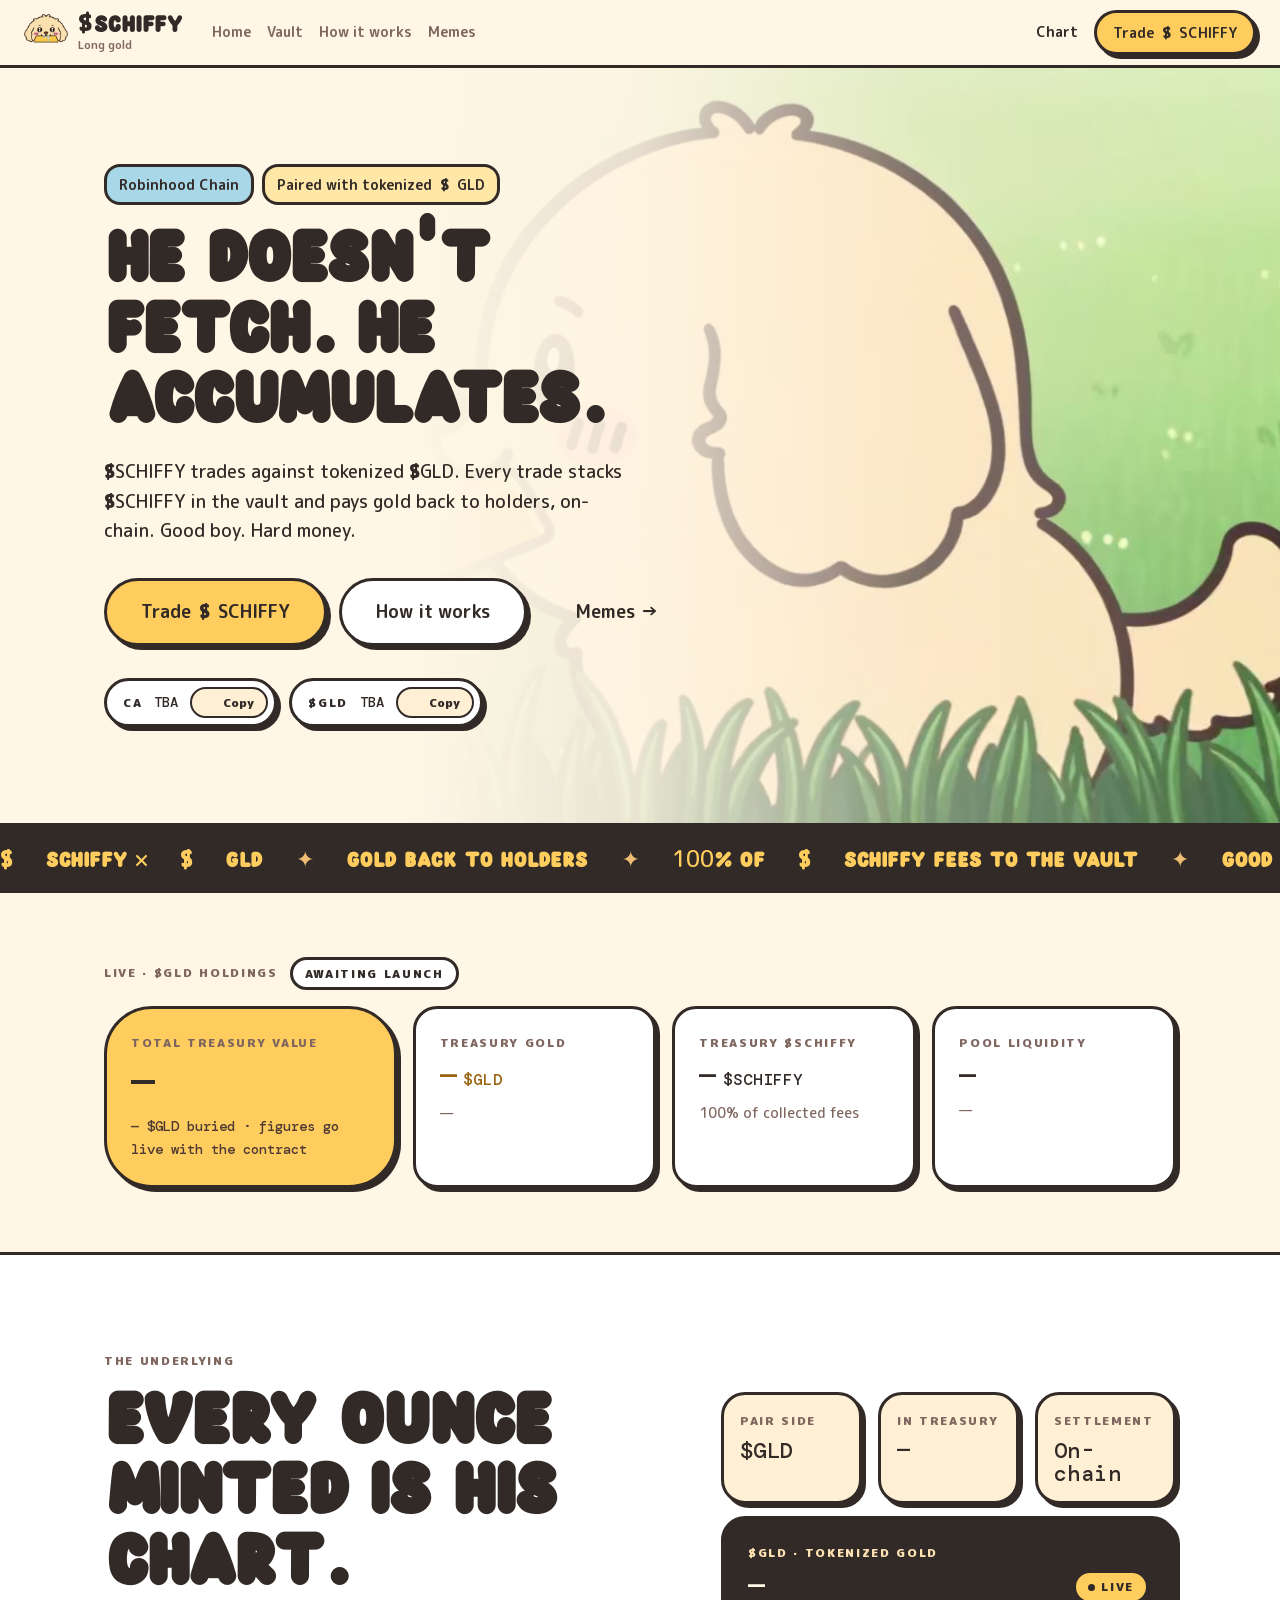
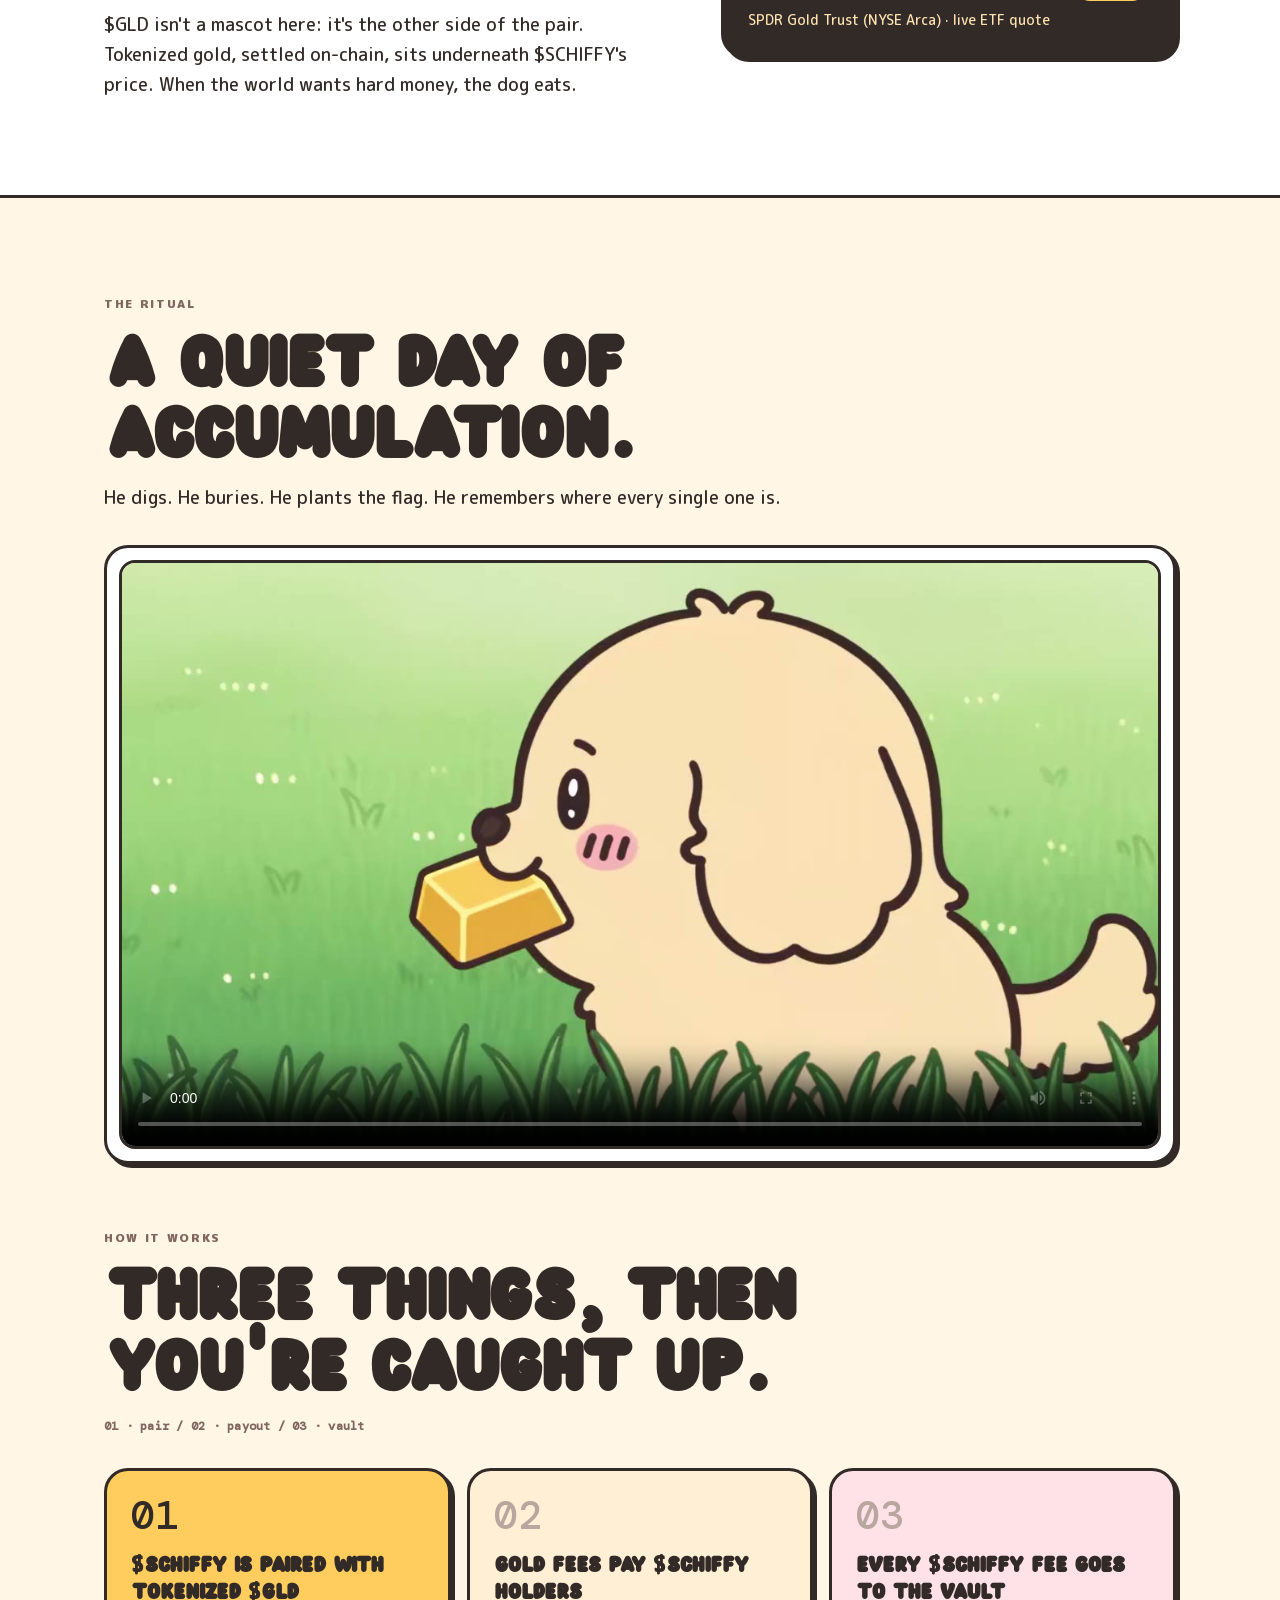
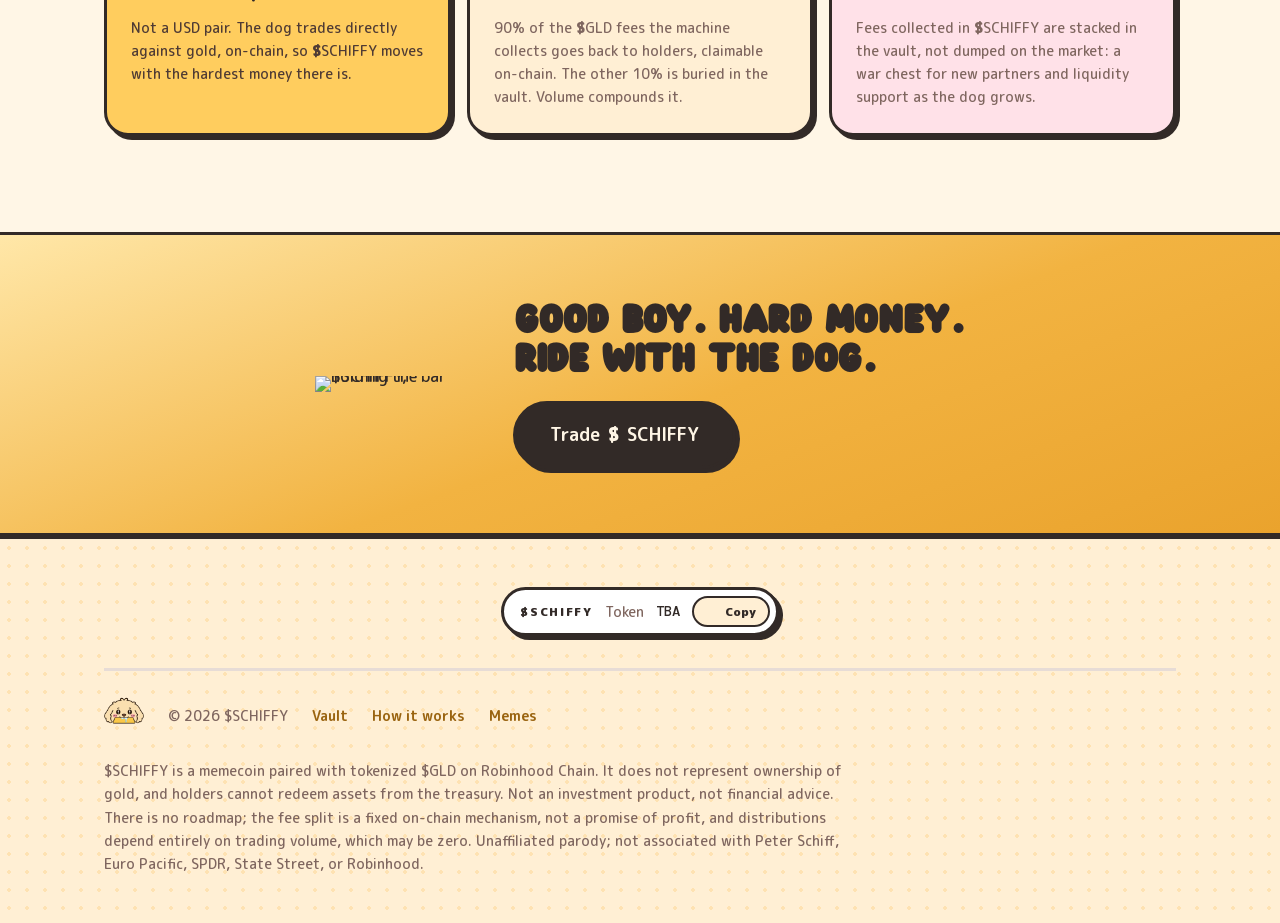
==== index.html @ fb1f745e "first commit" ====
<!DOCTYPE html>
<html data-dpl-id="dpl_5F4qpK7fEr7E6RKQEWg9EkaAEf9h" lang="en"
    class="keepsmile_a28b524d-module__vipGiq__variable m_plus_rounded_1c_232b41cc-module__VtVutG__variable dm_mono_4ed3936f-module__4b7bSq__variable">

<head>
    <meta charSet="utf-8" />
    <meta name="viewport" content="width=device-width, initial-scale=1" />
    <link rel="preload" href="/_next/static/immutable/media/0020eb8cdd9f5ceb-s.p.3xr0kr112zjge.woff2" as="font"
        crossorigin="" type="font/woff2" />
    <link rel="preload" href="/_next/static/immutable/media/00cbdcdc1d6bd8e9-s.p.0b-cp93mce5xi.woff2" as="font"
        crossorigin="" type="font/woff2" />
    <link rel="preload" href="/_next/static/immutable/media/00e7f0a21678759e-s.p.3mvr8qkmtqcty.woff2" as="font"
        crossorigin="" type="font/woff2" />
    <link rel="preload" href="/_next/static/immutable/media/00f038519c37c519-s.p.3p66uqoe6piig.woff2" as="font"
        crossorigin="" type="font/woff2" />
    <link rel="preload" href="/_next/static/immutable/media/011980d1c49a1cf9-s.p.3_izrb3dlzuyi.woff2" as="font"
        crossorigin="" type="font/woff2" />
    <link rel="preload" href="/_next/static/immutable/media/01bbfc34f5229e0b-s.p.2w2o0eomop1cr.woff2" as="font"
        crossorigin="" type="font/woff2" />
    <link rel="preload" href="/_next/static/immutable/media/01cfe04e2465d081-s.p.24tlzgzymuau1.woff2" as="font"
        crossorigin="" type="font/woff2" />
    <link rel="preload" href="/_next/static/immutable/media/0334ba8576354988-s.p.36qqc7sp5cvpa.woff2" as="font"
        crossorigin="" type="font/woff2" />
    <link rel="preload" href="/_next/static/immutable/media/03d8e4b1e41dfaf3-s.p.3rx7m6iw2b5bh.woff2" as="font"
        crossorigin="" type="font/woff2" />
    <link rel="preload" href="/_next/static/immutable/media/040b73bbacf20a10-s.p.0927a4a5jt23o.woff2" as="font"
        crossorigin="" type="font/woff2" />
    <link rel="preload" href="/_next/static/immutable/media/0491265ffe57d217-s.p.3bau5ttn39tt1.woff2" as="font"
        crossorigin="" type="font/woff2" />
    <link rel="preload" href="/_next/static/immutable/media/04b489f1dad3c0d9-s.p.27p9gxil8qejc.woff2" as="font"
        crossorigin="" type="font/woff2" />
    <link rel="preload" href="/_next/static/immutable/media/0605de7ac2d51e30-s.p.3w0h73fzd5iux.woff2" as="font"
        crossorigin="" type="font/woff2" />
    <link rel="preload" href="/_next/static/immutable/media/0625ae1d7c9515f1-s.p.0s5u4jy3umizr.woff2" as="font"
        crossorigin="" type="font/woff2" />
    <link rel="preload" href="/_next/static/immutable/media/06ad5e14cea8a524-s.p.3hzmiusis9o06.woff2" as="font"
        crossorigin="" type="font/woff2" />
    <link rel="preload" href="/_next/static/immutable/media/06e8ff5e145e9cfd-s.p.1ioz_h4f-qxol.woff2" as="font"
        crossorigin="" type="font/woff2" />
    <link rel="preload" href="/_next/static/immutable/media/0702ef5e5a6830be-s.p.29khjhutvv6m_.woff2" as="font"
        crossorigin="" type="font/woff2" />
    <link rel="preload" href="/_next/static/immutable/media/07d623db0f32bf19-s.p.2tg3kbgqu9c8p.woff2" as="font"
        crossorigin="" type="font/woff2" />
    <link rel="preload" href="/_next/static/immutable/media/07e1b86a7736c3e7-s.p.1zhlbdsvpaccp.woff2" as="font"
        crossorigin="" type="font/woff2" />
    <link rel="preload" href="/_next/static/immutable/media/08b39b4f9ca45fb2-s.p.03eiwsq-gprf6.woff2" as="font"
        crossorigin="" type="font/woff2" />
    <link rel="preload" href="/_next/static/immutable/media/08d6ab75d954e9dc-s.p.35tpxq7zdd4x2.woff2" as="font"
        crossorigin="" type="font/woff2" />
    <link rel="preload" href="/_next/static/immutable/media/0994b6a82ef4a8c3-s.p.1j5-slyw_2bnr.woff2" as="font"
        crossorigin="" type="font/woff2" />
    <link rel="preload" href="/_next/static/immutable/media/09aec25a9dd3b024-s.p.2rt6xsaxvorvq.woff2" as="font"
        crossorigin="" type="font/woff2" />
    <link rel="preload" href="/_next/static/immutable/media/0c4c1ef17df0104f-s.p.1-0hamivryim-.woff2" as="font"
        crossorigin="" type="font/woff2" />
    <link rel="preload" href="/_next/static/immutable/media/0d2d633d7022ef69-s.p.0u3nckp6pdc-_.woff2" as="font"
        crossorigin="" type="font/woff2" />
    <link rel="preload" href="/_next/static/immutable/media/0de36441987432e3-s.p.44-4e725mitiy.woff2" as="font"
        crossorigin="" type="font/woff2" />
    <link rel="preload" href="/_next/static/immutable/media/0e3420f47bc396ed-s.p.02pomn65cnmn5.woff2" as="font"
        crossorigin="" type="font/woff2" />
    <link rel="preload" href="/_next/static/immutable/media/0e401709bedf38c5-s.p.16uhp4mlfe69e.woff2" as="font"
        crossorigin="" type="font/woff2" />
    <link rel="preload" href="/_next/static/immutable/media/0e73b8c9d5e32583-s.p.30fkxp-81ieco.woff2" as="font"
        crossorigin="" type="font/woff2" />
    <link rel="preload" href="/_next/static/immutable/media/0e8663ca58e8aaa2-s.p.3y9a3s3188p9s.woff2" as="font"
        crossorigin="" type="font/woff2" />
    <link rel="preload" href="/_next/static/immutable/media/0e9c6bf37e3c0515-s.p.2p1ys2apa54jw.woff2" as="font"
        crossorigin="" type="font/woff2" />
    <link rel="preload" href="/_next/static/immutable/media/0f41e2f439ace65b-s.p.0d-6hul38lija.woff2" as="font"
        crossorigin="" type="font/woff2" />
    <link rel="preload" href="/_next/static/immutable/media/0f53c49731b46299-s.p.1edttzrfc-sje.woff2" as="font"
        crossorigin="" type="font/woff2" />
    <link rel="preload" href="/_next/static/immutable/media/0f94db50b846a6a1-s.p.26l5jro6cydgx.woff2" as="font"
        crossorigin="" type="font/woff2" />
    <link rel="preload" href="/_next/static/immutable/media/0fde8ea31b755609-s.p.0riw817v_ofim.woff2" as="font"
        crossorigin="" type="font/woff2" />
    <link rel="preload" href="/_next/static/immutable/media/1012b05c9d3d5697-s.p.2b53c6gr-ix--.woff2" as="font"
        crossorigin="" type="font/woff2" />
    <link rel="preload" href="/_next/static/immutable/media/1029d326a5895ee7-s.p.11251lgqui6wu.woff2" as="font"
        crossorigin="" type="font/woff2" />
    <link rel="preload" href="/_next/static/immutable/media/1088aceddbd57e7f-s.p.1_4b4705u11ai.woff2" as="font"
        crossorigin="" type="font/woff2" />
    <link rel="preload" href="/_next/static/immutable/media/114e2a253743d3ab-s.p.1bal2eu1tu-wo.woff2" as="font"
        crossorigin="" type="font/woff2" />
    <link rel="preload" href="/_next/static/immutable/media/11fc993f73d6aa2c-s.p.0u-h-yeq5lkip.woff2" as="font"
        crossorigin="" type="font/woff2" />
    <link rel="preload" href="/_next/static/immutable/media/122ec711b09d0995-s.p.2xjmvlbz78pvb.woff2" as="font"
        crossorigin="" type="font/woff2" />
    <link rel="preload" href="/_next/static/immutable/media/131b9961ae036b7d-s.p.287ow4dwjzyi4.woff2" as="font"
        crossorigin="" type="font/woff2" />
    <link rel="preload" href="/_next/static/immutable/media/1333edef936fe0f0-s.p.3a23sh7nyvxyb.woff2" as="font"
        crossorigin="" type="font/woff2" />
    <link rel="preload" href="/_next/static/immutable/media/135e2f13029ff517-s.p.426tqc7es8dr5.woff2" as="font"
        crossorigin="" type="font/woff2" />
    <link rel="preload" href="/_next/static/immutable/media/139213afd47b430c-s.p.24s-_sxoeo9eg.woff2" as="font"
        crossorigin="" type="font/woff2" />
    <link rel="preload" href="/_next/static/immutable/media/139f5447a11721a7-s.p.3kj0mfo94ynt3.woff2" as="font"
        crossorigin="" type="font/woff2" />
    <link rel="preload" href="/_next/static/immutable/media/14035c9b4e2946bb-s.p.09tw5jrk5rj5-.woff2" as="font"
        crossorigin="" type="font/woff2" />
    <link rel="preload" href="/_next/static/immutable/media/142dfee3dc648c56-s.p.1tumnw6zbcrb9.woff2" as="font"
        crossorigin="" type="font/woff2" />
    <link rel="preload" href="/_next/static/immutable/media/1452cba13f768070-s.p.0p90umsfhq9q3.woff2" as="font"
        crossorigin="" type="font/woff2" />
    <link rel="preload" href="/_next/static/immutable/media/1494e2fd417fb345-s.p.1-1jgka9e23mu.woff2" as="font"
        crossorigin="" type="font/woff2" />
    <link rel="preload" href="/_next/static/immutable/media/150144c397d1a9ea-s.p.1rnupd_zhp_ey.woff2" as="font"
        crossorigin="" type="font/woff2" />
    <link rel="preload" href="/_next/static/immutable/media/165b37075b9c812d-s.p.0xzib_qyz90f-.woff2" as="font"
        crossorigin="" type="font/woff2" />
    <link rel="preload" href="/_next/static/immutable/media/17ff2a90ba9e319b-s.p.22prorrldag0v.woff2" as="font"
        crossorigin="" type="font/woff2" />
    <link rel="preload" href="/_next/static/immutable/media/180b6e697919e0b3-s.p.1wqqf8yt_mkam.woff2" as="font"
        crossorigin="" type="font/woff2" />
    <link rel="preload" href="/_next/static/immutable/media/18543ace01fd87d0-s.p.32iase85_m66g.woff2" as="font"
        crossorigin="" type="font/woff2" />
    <link rel="preload" href="/_next/static/immutable/media/18dc53c93b1d064e-s.p.23lfhdoa8-pvb.woff2" as="font"
        crossorigin="" type="font/woff2" />
    <link rel="preload" href="/_next/static/immutable/media/1a9b4c1fb4e14aea-s.p.455y_hkq366w3.woff2" as="font"
        crossorigin="" type="font/woff2" />
    <link rel="preload" href="/_next/static/immutable/media/1aaece6e1118950d-s.p.37v_uthl3rgbi.woff2" as="font"
        crossorigin="" type="font/woff2" />
    <link rel="preload" href="/_next/static/immutable/media/1abbf767cbfc15d5-s.p.3xodtx2ybfts1.woff2" as="font"
        crossorigin="" type="font/woff2" />
    <link rel="preload" href="/_next/static/immutable/media/1ac2380e94a2b2aa-s.p.0cz771au1s_s7.woff2" as="font"
        crossorigin="" type="font/woff2" />
    <link rel="preload" href="/_next/static/immutable/media/1aee17f475e62ad2-s.p.2uuccey645eak.woff2" as="font"
        crossorigin="" type="font/woff2" />
    <link rel="preload" href="/_next/static/immutable/media/1b2ee4498fac6bc7-s.p.2xgl5n7g6ubw4.woff2" as="font"
        crossorigin="" type="font/woff2" />
    <link rel="preload" href="/_next/static/immutable/media/1bd6d07d8461a9b3-s.p.31efz_atyyibl.woff2" as="font"
        crossorigin="" type="font/woff2" />
    <link rel="preload" href="/_next/static/immutable/media/1c2e6831eca5658d-s.p.3jtiuox6nw_at.woff2" as="font"
        crossorigin="" type="font/woff2" />
    <link rel="preload" href="/_next/static/immutable/media/1e01606346ac277f-s.p.3ta_esqgw-6j_.woff2" as="font"
        crossorigin="" type="font/woff2" />
    <link rel="preload" href="/_next/static/immutable/media/1e94c2ce13c787ff-s.p.0u6gta6q7y-6p.woff2" as="font"
        crossorigin="" type="font/woff2" />
    <link rel="preload" href="/_next/static/immutable/media/1ed86a2327191129-s.p.40bqv0yl23ssp.woff2" as="font"
        crossorigin="" type="font/woff2" />
    <link rel="preload" href="/_next/static/immutable/media/1ee6519db54b33f8-s.p.41ps9wkoo8pi1.woff2" as="font"
        crossorigin="" type="font/woff2" />
    <link rel="preload" href="/_next/static/immutable/media/1f6d562a6f504d8a-s.p.3unvzuk-l4bk4.woff2" as="font"
        crossorigin="" type="font/woff2" />
    <link rel="preload" href="/_next/static/immutable/media/1f7156c74acf0912-s.p.3otmaq97zq9to.woff2" as="font"
        crossorigin="" type="font/woff2" />
    <link rel="preload" href="/_next/static/immutable/media/1f79a4e951ed9cc8-s.p.1dx_-i85ce3k_.woff2" as="font"
        crossorigin="" type="font/woff2" />
    <link rel="preload" href="/_next/static/immutable/media/20c9c5eb5092990f-s.p.17eetfce1-e0y.woff2" as="font"
        crossorigin="" type="font/woff2" />
    <link rel="preload" href="/_next/static/immutable/media/20d040491cb4efe6-s.p.2u5bq74lcr9_b.woff2" as="font"
        crossorigin="" type="font/woff2" />
    <link rel="preload" href="/_next/static/immutable/media/2295525dca88d384-s.p.1555xmau-imng.woff2" as="font"
        crossorigin="" type="font/woff2" />
    <link rel="preload" href="/_next/static/immutable/media/229f1b394d6ccd24-s.p.3lqoe2h6e5u4o.woff2" as="font"
        crossorigin="" type="font/woff2" />
    <link rel="preload" href="/_next/static/immutable/media/22e7fdf7ae7b0a04-s.p.3izs-2xp6j3f3.woff2" as="font"
        crossorigin="" type="font/woff2" />
    <link rel="preload" href="/_next/static/immutable/media/230bdc2503c26058-s.p.41w8e7eds1ebf.woff2" as="font"
        crossorigin="" type="font/woff2" />
    <link rel="preload" href="/_next/static/immutable/media/24bdc8e8beafa52d-s.p.0jic52pzy_lna.woff2" as="font"
        crossorigin="" type="font/woff2" />
    <link rel="preload" href="/_next/static/immutable/media/25c159db26868473-s.p.2ql4mkcii9re9.woff2" as="font"
        crossorigin="" type="font/woff2" />
    <link rel="preload" href="/_next/static/immutable/media/25c6da777702d286-s.p.3zrzb-rccoapx.woff2" as="font"
        crossorigin="" type="font/woff2" />
    <link rel="preload" href="/_next/static/immutable/media/269c31afed84c109-s.p.2bfqouwuw1gdd.woff2" as="font"
        crossorigin="" type="font/woff2" />
    <link rel="preload" href="/_next/static/immutable/media/26b4cc845a6cd496-s.p.2xfh95g0awa4d.woff2" as="font"
        crossorigin="" type="font/woff2" />
    <link rel="preload" href="/_next/static/immutable/media/277078638f4552f1-s.p.15agw1y4pee2n.woff2" as="font"
        crossorigin="" type="font/woff2" />
    <link rel="preload" href="/_next/static/immutable/media/2813975c326731b6-s.p.3b09lgh9pejl0.woff2" as="font"
        crossorigin="" type="font/woff2" />
    <link rel="preload" href="/_next/static/immutable/media/28f4e853ed5549bc-s.p.0xfut6foqex_5.woff2" as="font"
        crossorigin="" type="font/woff2" />
    <link rel="preload" href="/_next/static/immutable/media/294a3d135f87b770-s.p.0lzlxgwaqct-t.woff2" as="font"
        crossorigin="" type="font/woff2" />
    <link rel="preload" href="/_next/static/immutable/media/2ad26b0aed020483-s.p.0fj9r1dur--_c.woff2" as="font"
        crossorigin="" type="font/woff2" />
    <link rel="preload" href="/_next/static/immutable/media/2b53595a8c29d6bd-s.p.3uck0p9flida5.woff2" as="font"
        crossorigin="" type="font/woff2" />
    <link rel="preload" href="/_next/static/immutable/media/2b9d3a86b0962999-s.p.1qy6-0r7nlcbh.woff2" as="font"
        crossorigin="" type="font/woff2" />
    <link rel="preload" href="/_next/static/immutable/media/2bc71f1cd4a3a9ae-s.p.2gcr4r2fa56os.woff2" as="font"
        crossorigin="" type="font/woff2" />
    <link rel="preload" href="/_next/static/immutable/media/2bebe18982be2ee4-s.p.1yn4p3td6mugr.woff2" as="font"
        crossorigin="" type="font/woff2" />
    <link rel="preload" href="/_next/static/immutable/media/2c0d5edc3f0b165e-s.p.2ukw9buiwu9lr.woff2" as="font"
        crossorigin="" type="font/woff2" />
    <link rel="preload" href="/_next/static/immutable/media/2c95edfdef5ef99c-s.p.0lpvrcacnea5e.woff2" as="font"
        crossorigin="" type="font/woff2" />
    <link rel="preload" href="/_next/static/immutable/media/2caed07e4edeb781-s.p.3z8u1y34s16af.woff2" as="font"
        crossorigin="" type="font/woff2" />
    <link rel="preload" href="/_next/static/immutable/media/2cd5b565f775c5f4-s.p.0ajph2ah4x_is.woff2" as="font"
        crossorigin="" type="font/woff2" />
    <link rel="preload" href="/_next/static/immutable/media/2d0bcc4ad908ae2c-s.p.0svxwbd-rtghg.woff2" as="font"
        crossorigin="" type="font/woff2" />
    <link rel="preload" href="/_next/static/immutable/media/2f0800530f1d7f09-s.p.33xxy1hqz6wm_.woff2" as="font"
        crossorigin="" type="font/woff2" />
    <link rel="preload" href="/_next/static/immutable/media/2f3679e201e06608-s.p.1wk9ingwhpq43.woff2" as="font"
        crossorigin="" type="font/woff2" />
    <link rel="preload" href="/_next/static/immutable/media/2f74384df1aa965d-s.p.00lyo9hg1uk1e.woff2" as="font"
        crossorigin="" type="font/woff2" />
    <link rel="preload" href="/_next/static/immutable/media/30480f4c16939ec7-s.p.1vcemepk3i-q_.woff2" as="font"
        crossorigin="" type="font/woff2" />
    <link rel="preload" href="/_next/static/immutable/media/3141266b57f873b2-s.p.2z_59fjzg1m3x.woff2" as="font"
        crossorigin="" type="font/woff2" />
    <link rel="preload" href="/_next/static/immutable/media/315547b37533fdd3-s.p.1jlnptme92ry6.woff2" as="font"
        crossorigin="" type="font/woff2" />
    <link rel="preload" href="/_next/static/immutable/media/330d97830092caac-s.p.2iqa84cgd4okg.woff2" as="font"
        crossorigin="" type="font/woff2" />
    <link rel="preload" href="/_next/static/immutable/media/3375f11edf064e87-s.p.2mumcs97t2szo.woff2" as="font"
        crossorigin="" type="font/woff2" />
    <link rel="preload" href="/_next/static/immutable/media/339fb0f3c51b3345-s.p.3kog3-o-oe195.woff2" as="font"
        crossorigin="" type="font/woff2" />
    <link rel="preload" href="/_next/static/immutable/media/33ffbec50cba5450-s.p.40pydi_z82a5o.woff2" as="font"
        crossorigin="" type="font/woff2" />
    <link rel="preload" href="/_next/static/immutable/media/3411469685b51056-s.p.2xgimw4__37dz.woff2" as="font"
        crossorigin="" type="font/woff2" />
    <link rel="preload" href="/_next/static/immutable/media/3431fdb08ef0f1c2-s.p.26br9awtrxcqw.woff2" as="font"
        crossorigin="" type="font/woff2" />
    <link rel="preload" href="/_next/static/immutable/media/34ca4efabd4fd99a-s.p.0l_nhwbj90xvv.woff2" as="font"
        crossorigin="" type="font/woff2" />
    <link rel="preload" href="/_next/static/immutable/media/34f4c6403b3f47eb-s.p.12-j8ahvb7jmb.woff2" as="font"
        crossorigin="" type="font/woff2" />
    <link rel="preload" href="/_next/static/immutable/media/352d79210435f57d-s.p.3t1iy2uthbkgk.woff2" as="font"
        crossorigin="" type="font/woff2" />
    <link rel="preload" href="/_next/static/immutable/media/35b7f112078719f0-s.p.0hkourebt0jxa.woff2" as="font"
        crossorigin="" type="font/woff2" />
    <link rel="preload" href="/_next/static/immutable/media/36363bfb06833f56-s.p.048ctm9k7u_u3.woff2" as="font"
        crossorigin="" type="font/woff2" />
    <link rel="preload" href="/_next/static/immutable/media/3724fc384abc1387-s.p.1tn41vwktv871.woff2" as="font"
        crossorigin="" type="font/woff2" />
    <link rel="preload" href="/_next/static/immutable/media/376d0a9bd3a2d12d-s.p.1m8rrq_ns926n.woff2" as="font"
        crossorigin="" type="font/woff2" />
    <link rel="preload" href="/_next/static/immutable/media/377e4384b57b0c3c-s.p.225-5c08xhm7u.woff2" as="font"
        crossorigin="" type="font/woff2" />
    <link rel="preload" href="/_next/static/immutable/media/387d8fd19c552ae9-s.p.0g2xbvi-8uk2j.woff2" as="font"
        crossorigin="" type="font/woff2" />
    <link rel="preload" href="/_next/static/immutable/media/3a1c34449ff1b096-s.p.372x4j0laiff9.woff2" as="font"
        crossorigin="" type="font/woff2" />
    <link rel="preload" href="/_next/static/immutable/media/3a24a10e77120887-s.p.1v3npmu1u-nfa.woff2" as="font"
        crossorigin="" type="font/woff2" />
    <link rel="preload" href="/_next/static/immutable/media/3a8d0776e484f1c8-s.p.02cl4twqluzg1.woff2" as="font"
        crossorigin="" type="font/woff2" />
    <link rel="preload" href="/_next/static/immutable/media/3ba7a7653a56cced-s.p.12_htkn9_3ey1.woff2" as="font"
        crossorigin="" type="font/woff2" />
    <link rel="preload" href="/_next/static/immutable/media/3c4149dd410411f5-s.p.3nfy_nhqhz-7k.woff2" as="font"
        crossorigin="" type="font/woff2" />
    <link rel="preload" href="/_next/static/immutable/media/3c9f78c7e5453747-s.p.3w8rdd0wjebxh.woff2" as="font"
        crossorigin="" type="font/woff2" />
    <link rel="preload" href="/_next/static/immutable/media/3d9448f7cdfb05af-s.p.1i98nf3g230me.woff2" as="font"
        crossorigin="" type="font/woff2" />
    <link rel="preload" href="/_next/static/immutable/media/3e57e22887753839-s.p.2q1w1wsjv5lkd.woff2" as="font"
        crossorigin="" type="font/woff2" />
    <link rel="preload" href="/_next/static/immutable/media/3ed56b6eea9c71ea-s.p.1sskhn5q03kf6.woff2" as="font"
        crossorigin="" type="font/woff2" />
    <link rel="preload" href="/_next/static/immutable/media/3eda94ef92368b75-s.p.0gaup2q0e-_yn.woff2" as="font"
        crossorigin="" type="font/woff2" />
    <link rel="preload" href="/_next/static/immutable/media/3fd4dd406e254db5-s.p.2vvmy84861rm2.woff2" as="font"
        crossorigin="" type="font/woff2" />
    <link rel="preload" href="/_next/static/immutable/media/40e22999d5435eb2-s.p.2__rloqefaaze.woff2" as="font"
        crossorigin="" type="font/woff2" />
    <link rel="preload" href="/_next/static/immutable/media/41606faf528b187e-s.p.35pg3z55krvg2.woff2" as="font"
        crossorigin="" type="font/woff2" />
    <link rel="preload" href="/_next/static/immutable/media/41ad0c01bfea62b1-s.p.017fy58u_0bfw.woff2" as="font"
        crossorigin="" type="font/woff2" />
    <link rel="preload" href="/_next/static/immutable/media/41df401a1aaba2b0-s.p.2wwqrlzlkim0w.woff2" as="font"
        crossorigin="" type="font/woff2" />
    <link rel="preload" href="/_next/static/immutable/media/426aec03ef9e9d34-s.p.0_srdxvp8g6x4.woff2" as="font"
        crossorigin="" type="font/woff2" />
    <link rel="preload" href="/_next/static/immutable/media/42f775d5a9fb117e-s.p.1cbu1s6chuwcd.woff2" as="font"
        crossorigin="" type="font/woff2" />
    <link rel="preload" href="/_next/static/immutable/media/43550ea93daa9cd7-s.p.45c9irzk3q3fq.woff2" as="font"
        crossorigin="" type="font/woff2" />
    <link rel="preload" href="/_next/static/immutable/media/43a9912ec1daa912-s.p.01ptiud1wy8rh.woff2" as="font"
        crossorigin="" type="font/woff2" />
    <link rel="preload" href="/_next/static/immutable/media/43e2a2ab4c409977-s.p.07ljayrph1ih6.woff2" as="font"
        crossorigin="" type="font/woff2" />
    <link rel="preload" href="/_next/static/immutable/media/4405136711956488-s.p.2ycyi8ke62_e_.woff2" as="font"
        crossorigin="" type="font/woff2" />
    <link rel="preload" href="/_next/static/immutable/media/446cacb7c3e0a802-s.p.0hlmb9jxdw0kb.woff2" as="font"
        crossorigin="" type="font/woff2" />
    <link rel="preload" href="/_next/static/immutable/media/45f663d0a71a7417-s.p.3t8ipmsjjjz5u.woff2" as="font"
        crossorigin="" type="font/woff2" />
    <link rel="preload" href="/_next/static/immutable/media/463bee6a2bdabef6-s.p.1uvoqbcb7c2ns.woff2" as="font"
        crossorigin="" type="font/woff2" />
    <link rel="preload" href="/_next/static/immutable/media/46502375b557c926-s.p.3vilx7j4y6hjm.woff2" as="font"
        crossorigin="" type="font/woff2" />
    <link rel="preload" href="/_next/static/immutable/media/469d34bbcbb06373-s.p.3djh__d7bfqiv.woff2" as="font"
        crossorigin="" type="font/woff2" />
    <link rel="preload" href="/_next/static/immutable/media/475809258b95a750-s.p.12nji9_wse_xk.woff2" as="font"
        crossorigin="" type="font/woff2" />
    <link rel="preload" href="/_next/static/immutable/media/47bf007b69aa7d00-s.p.3ykjqo36b4ufv.woff2" as="font"
        crossorigin="" type="font/woff2" />
    <link rel="preload" href="/_next/static/immutable/media/48521a48faa6e3cf-s.p.2lfrs0l4a5cvr.woff2" as="font"
        crossorigin="" type="font/woff2" />
    <link rel="preload" href="/_next/static/immutable/media/4890b91c2f72d158-s.p.2kypg8y4c_vpo.woff2" as="font"
        crossorigin="" type="font/woff2" />
    <link rel="preload" href="/_next/static/immutable/media/4ad3a437e6db7392-s.p.3sic7i4-yzi93.woff2" as="font"
        crossorigin="" type="font/woff2" />
    <link rel="preload" href="/_next/static/immutable/media/4b0befb4f473e7dd-s.p.34qpud-tqycpc.woff2" as="font"
        crossorigin="" type="font/woff2" />
    <link rel="preload" href="/_next/static/immutable/media/4bef3d353d3660ed-s.p.1hsugb5uaflep.woff2" as="font"
        crossorigin="" type="font/woff2" />
    <link rel="preload" href="/_next/static/immutable/media/4bfc9ba13595aceb-s.p.1n29hbvyfrx9-.woff2" as="font"
        crossorigin="" type="font/woff2" />
    <link rel="preload" href="/_next/static/immutable/media/4c894305c5535957-s.p.0y0v3cft1i2lj.woff2" as="font"
        crossorigin="" type="font/woff2" />
    <link rel="preload" href="/_next/static/immutable/media/4ca2fc2c408807d7-s.p.14qffcu4vv0cw.woff2" as="font"
        crossorigin="" type="font/woff2" />
    <link rel="preload" href="/_next/static/immutable/media/4d1d015c05db9f88-s.p.3rxpa1aech6wz.woff2" as="font"
        crossorigin="" type="font/woff2" />
    <link rel="preload" href="/_next/static/immutable/media/4ddcdb58f933d8dc-s.p.28vqgv9jfo15b.woff2" as="font"
        crossorigin="" type="font/woff2" />
    <link rel="preload" href="/_next/static/immutable/media/4e1547d7113048e0-s.p.0zgwx9c5qr822.woff2" as="font"
        crossorigin="" type="font/woff2" />
    <link rel="preload" href="/_next/static/immutable/media/4e417a5ea1535271-s.p.2ekbk9p3g796v.woff2" as="font"
        crossorigin="" type="font/woff2" />
    <link rel="preload" href="/_next/static/immutable/media/4e4c35a4b6ca0be8-s.p.2kptunff4-gvr.woff2" as="font"
        crossorigin="" type="font/woff2" />
    <link rel="preload" href="/_next/static/immutable/media/4e6b7897bf97ac5a-s.p.3bb9fxv86n2rm.woff2" as="font"
        crossorigin="" type="font/woff2" />
    <link rel="preload" href="/_next/static/immutable/media/4f3f2dc47211318b-s.p.4340i7gnz1tas.woff2" as="font"
        crossorigin="" type="font/woff2" />
    <link rel="preload" href="/_next/static/immutable/media/4f4cf261b869b740-s.p.0lh6qj4dp261x.woff2" as="font"
        crossorigin="" type="font/woff2" />
    <link rel="preload" href="/_next/static/immutable/media/509d901419bb7881-s.p.3nybwgbx8c-pf.woff2" as="font"
        crossorigin="" type="font/woff2" />
    <link rel="preload" href="/_next/static/immutable/media/50ed7abbaf2cdbe4-s.p.0wyecfafn-0a-.woff2" as="font"
        crossorigin="" type="font/woff2" />
    <link rel="preload" href="/_next/static/immutable/media/5159d55f120356d6-s.p.4018csdsrg-im.woff2" as="font"
        crossorigin="" type="font/woff2" />
    <link rel="preload" href="/_next/static/immutable/media/52372d4b7358a988-s.p.1dds49ppy1v9c.woff2" as="font"
        crossorigin="" type="font/woff2" />
    <link rel="preload" href="/_next/static/immutable/media/52622c503156c785-s.p.3x32rnxxly08r.woff2" as="font"
        crossorigin="" type="font/woff2" />
    <link rel="preload" href="/_next/static/immutable/media/534e2eb9d79c16c0-s.p.23ammvj-t4f_1.woff2" as="font"
        crossorigin="" type="font/woff2" />
    <link rel="preload" href="/_next/static/immutable/media/53ab2f783ebc1e8e-s.p.3uuykvw-9yhys.woff2" as="font"
        crossorigin="" type="font/woff2" />
    <link rel="preload" href="/_next/static/immutable/media/54af1df6e9cd2dd4-s.p.3lfx8-tvkn2o2.woff2" as="font"
        crossorigin="" type="font/woff2" />
    <link rel="preload" href="/_next/static/immutable/media/55603022b36cf6bd-s.p.2ryw7hbj53azy.woff2" as="font"
        crossorigin="" type="font/woff2" />
    <link rel="preload" href="/_next/static/immutable/media/56c685eb130f7298-s.p.0shfuabu9td97.woff2" as="font"
        crossorigin="" type="font/woff2" />
    <link rel="preload" href="/_next/static/immutable/media/56d0629029ca763d-s.p.2n267iv12lpw4.woff2" as="font"
        crossorigin="" type="font/woff2" />
    <link rel="preload" href="/_next/static/immutable/media/57121a81aca66b4d-s.p.3twyei1uc-51c.woff2" as="font"
        crossorigin="" type="font/woff2" />
    <link rel="preload" href="/_next/static/immutable/media/5740e09cfa52cd78-s.p.2cgo3o9a9a2h4.woff2" as="font"
        crossorigin="" type="font/woff2" />
    <link rel="preload" href="/_next/static/immutable/media/576277b918531a31-s.p.2o_wu71hde7lj.woff2" as="font"
        crossorigin="" type="font/woff2" />
    <link rel="preload" href="/_next/static/immutable/media/582d69666245f8e0-s.p.1se9-beyrm-69.woff2" as="font"
        crossorigin="" type="font/woff2" />
    <link rel="preload" href="/_next/static/immutable/media/58d8f7e886da4cfe-s.p.4136gv6a5ga1a.woff2" as="font"
        crossorigin="" type="font/woff2" />
    <link rel="preload" href="/_next/static/immutable/media/592b7cde5fe48606-s.p.26gtt4rv6waif.woff2" as="font"
        crossorigin="" type="font/woff2" />
    <link rel="preload" href="/_next/static/immutable/media/5966c6a13d1137ae-s.p.1hllr7freuqev.woff2" as="font"
        crossorigin="" type="font/woff2" />
    <link rel="preload" href="/_next/static/immutable/media/599dffdc80508520-s.p.2b0-f6upj9age.woff2" as="font"
        crossorigin="" type="font/woff2" />
    <link rel="preload" href="/_next/static/immutable/media/5a5672f2539d7cea-s.p.0y77d5v629zhn.woff2" as="font"
        crossorigin="" type="font/woff2" />
    <link rel="preload" href="/_next/static/immutable/media/5a596c89a15e948b-s.p.1bf028fgdaf1g.woff2" as="font"
        crossorigin="" type="font/woff2" />
    <link rel="preload" href="/_next/static/immutable/media/5bda294aca82ff3c-s.p.215vfw844srpi.woff2" as="font"
        crossorigin="" type="font/woff2" />
    <link rel="preload" href="/_next/static/immutable/media/5c6158d131e00c80-s.p.2m0pn9-b8x8is.woff2" as="font"
        crossorigin="" type="font/woff2" />
    <link rel="preload" href="/_next/static/immutable/media/5cc0e5d9ed6b35bd-s.p.2zzw586_wiq12.woff2" as="font"
        crossorigin="" type="font/woff2" />
    <link rel="preload" href="/_next/static/immutable/media/5cdba4795f059453-s.p.42k128bqdmlck.woff2" as="font"
        crossorigin="" type="font/woff2" />
    <link rel="preload" href="/_next/static/immutable/media/5e2572d728f7d7b6-s.p.3lxagvv-4v0gl.woff2" as="font"
        crossorigin="" type="font/woff2" />
    <link rel="preload" href="/_next/static/immutable/media/5e2b26674b30be07-s.p.2jnrc1l_b_e0h.woff2" as="font"
        crossorigin="" type="font/woff2" />
    <link rel="preload" href="/_next/static/immutable/media/5f0ee3922379e536-s.p.14uoutl1r6fm4.woff2" as="font"
        crossorigin="" type="font/woff2" />
    <link rel="preload" href="/_next/static/immutable/media/5f23ccacffbff4b0-s.p.1z2874vhyl6zd.woff2" as="font"
        crossorigin="" type="font/woff2" />
    <link rel="preload" href="/_next/static/immutable/media/6007eb7454f7437f-s.p.1nlluizniox8v.woff2" as="font"
        crossorigin="" type="font/woff2" />
    <link rel="preload" href="/_next/static/immutable/media/6158ce26abd2645e-s.p.3nlhmxkgbz_dj.woff2" as="font"
        crossorigin="" type="font/woff2" />
    <link rel="preload" href="/_next/static/immutable/media/61cd5a63cb4d79d1-s.p.2fa8v4v2su1ef.woff2" as="font"
        crossorigin="" type="font/woff2" />
    <link rel="preload" href="/_next/static/immutable/media/620b0d7d4557d37d-s.p.0rpkcm551z_j8.woff2" as="font"
        crossorigin="" type="font/woff2" />
    <link rel="preload" href="/_next/static/immutable/media/62105848273fb758-s.p.3xukw7xq646_t.woff2" as="font"
        crossorigin="" type="font/woff2" />
    <link rel="preload" href="/_next/static/immutable/media/6222a02848af6394-s.p.2554wjpfc1_7j.woff2" as="font"
        crossorigin="" type="font/woff2" />
    <link rel="preload" href="/_next/static/immutable/media/633a48f218dae898-s.p.14ovss6rr5i7j.woff2" as="font"
        crossorigin="" type="font/woff2" />
    <link rel="preload" href="/_next/static/immutable/media/63d4c7fcb0a31dfd-s.p.27ph4pyf0_rv8.woff2" as="font"
        crossorigin="" type="font/woff2" />
    <link rel="preload" href="/_next/static/immutable/media/63dfa3364b78d63e-s.p.14cuhp-tvtm10.woff2" as="font"
        crossorigin="" type="font/woff2" />
    <link rel="preload" href="/_next/static/immutable/media/6453bd31f8c0a611-s.p.2meutl0osnqcs.woff2" as="font"
        crossorigin="" type="font/woff2" />
    <link rel="preload" href="/_next/static/immutable/media/645dea318a94b0ed-s.p.0jdbh17tk6dxs.woff2" as="font"
        crossorigin="" type="font/woff2" />
    <link rel="preload" href="/_next/static/immutable/media/64683f639cb7aed0-s.p.3s-zdzq3q0q_y.woff2" as="font"
        crossorigin="" type="font/woff2" />
    <link rel="preload" href="/_next/static/immutable/media/6522ca3e906293cf-s.p.3t7xxc9wqhnew.woff2" as="font"
        crossorigin="" type="font/woff2" />
    <link rel="preload" href="/_next/static/immutable/media/655ec639667f8b82-s.p.30b84xupvgktk.woff2" as="font"
        crossorigin="" type="font/woff2" />
    <link rel="preload" href="/_next/static/immutable/media/65840f6a7cf7699d-s.p.0p3i7d0gkixkr.woff2" as="font"
        crossorigin="" type="font/woff2" />
    <link rel="preload" href="/_next/static/immutable/media/6740bd93047dea31-s.p.220_0h-gtx1cp.woff2" as="font"
        crossorigin="" type="font/woff2" />
    <link rel="preload" href="/_next/static/immutable/media/67777b86e6c63cf6-s.p.1sbyxspe-9zez.woff2" as="font"
        crossorigin="" type="font/woff2" />
    <link rel="preload" href="/_next/static/immutable/media/684feba6faf4a148-s.p.09_mp1wqm5pt3.woff2" as="font"
        crossorigin="" type="font/woff2" />
    <link rel="preload" href="/_next/static/immutable/media/68d965621022d4d1-s.p.3d6-1wscjnkd2.woff2" as="font"
        crossorigin="" type="font/woff2" />
    <link rel="preload" href="/_next/static/immutable/media/692cae80b16c0fff-s.p.0_256gtg0q-tr.woff2" as="font"
        crossorigin="" type="font/woff2" />
    <link rel="preload" href="/_next/static/immutable/media/6949b6072e86fc3d-s.p.3ok82k5rnkyft.woff2" as="font"
        crossorigin="" type="font/woff2" />
    <link rel="preload" href="/_next/static/immutable/media/6aaf7220e15275ba-s.p.0-gfxfz3c_lf4.woff2" as="font"
        crossorigin="" type="font/woff2" />
    <link rel="preload" href="/_next/static/immutable/media/6c76348e8dbe93c7-s.p.1ks-34yldeoir.woff2" as="font"
        crossorigin="" type="font/woff2" />
    <link rel="preload" href="/_next/static/immutable/media/6d31b509abd2f6b1-s.p.0maobsp4pji81.woff2" as="font"
        crossorigin="" type="font/woff2" />
    <link rel="preload" href="/_next/static/immutable/media/6d417dffa9545fe4-s.p.07rztctrsp-mm.woff2" as="font"
        crossorigin="" type="font/woff2" />
    <link rel="preload" href="/_next/static/immutable/media/6db4563c97c50cce-s.p.3xa8b5weweo8q.woff2" as="font"
        crossorigin="" type="font/woff2" />
    <link rel="preload" href="/_next/static/immutable/media/6dd7df7c5e2f5836-s.p.23wceh05mqja4.woff2" as="font"
        crossorigin="" type="font/woff2" />
    <link rel="preload" href="/_next/static/immutable/media/6e42e312d492211d-s.p.2buyi16f722ga.woff2" as="font"
        crossorigin="" type="font/woff2" />
    <link rel="preload" href="/_next/static/immutable/media/6e905c66e77f65e5-s.p.3hz-vsvw96pz0.woff2" as="font"
        crossorigin="" type="font/woff2" />
    <link rel="preload" href="/_next/static/immutable/media/6fc564066af69c9e-s.p.3bmfwmwvis9ef.woff2" as="font"
        crossorigin="" type="font/woff2" />
    <link rel="preload" href="/_next/static/immutable/media/70eef0ef0fb10130-s.p.11tep7ksud0e0.woff2" as="font"
        crossorigin="" type="font/woff2" />
    <link rel="preload" href="/_next/static/immutable/media/719e632c789241b0-s.p.01gmoesdaz-4g.woff2" as="font"
        crossorigin="" type="font/woff2" />
    <link rel="preload" href="/_next/static/immutable/media/71c803dc110702e9-s.p.3kytxp0tbe5pl.woff2" as="font"
        crossorigin="" type="font/woff2" />
    <link rel="preload" href="/_next/static/immutable/media/72249fb54b1557e6-s.p.3cjmbahpcmhav.woff2" as="font"
        crossorigin="" type="font/woff2" />
    <link rel="preload" href="/_next/static/immutable/media/729f76d4839d5d66-s.p.0smj1eql0k5hk.woff2" as="font"
        crossorigin="" type="font/woff2" />
    <link rel="preload" href="/_next/static/immutable/media/732720b2efcf7941-s.p.3m0yu968r323h.woff2" as="font"
        crossorigin="" type="font/woff2" />
    <link rel="preload" href="/_next/static/immutable/media/737f494b8ffe6684-s.p.21a_0yopiabf0.woff2" as="font"
        crossorigin="" type="font/woff2" />
    <link rel="preload" href="/_next/static/immutable/media/73cea77a2d0a3d75-s.p.0ismds_mc1jmd.woff2" as="font"
        crossorigin="" type="font/woff2" />
    <link rel="preload" href="/_next/static/immutable/media/73ef186a745a5a3c-s.p.0h-d7h_mw_k7p.woff2" as="font"
        crossorigin="" type="font/woff2" />
    <link rel="preload" href="/_next/static/immutable/media/740f5255468eef43-s.p.1jj89-whv_6oz.woff2" as="font"
        crossorigin="" type="font/woff2" />
    <link rel="preload" href="/_next/static/immutable/media/741b7f2fade979a7-s.p.0oudz5-awnhp2.woff2" as="font"
        crossorigin="" type="font/woff2" />
    <link rel="preload" href="/_next/static/immutable/media/752e38061bf2362f-s.p.1bvtqv-vqvllq.woff2" as="font"
        crossorigin="" type="font/woff2" />
    <link rel="preload" href="/_next/static/immutable/media/756639c585715ef4-s.p.1a6b6-bn1upjz.woff2" as="font"
        crossorigin="" type="font/woff2" />
    <link rel="preload" href="/_next/static/immutable/media/75e2453ec326c2c5-s.p.3awiceu8ax4qb.woff2" as="font"
        crossorigin="" type="font/woff2" />
    <link rel="preload" href="/_next/static/immutable/media/75e8613b70618ae6-s.p.2i7j2kc_4utwm.woff2" as="font"
        crossorigin="" type="font/woff2" />
    <link rel="preload" href="/_next/static/immutable/media/779272c5d8cbc2f2-s.p.1gu0docofh5nj.woff2" as="font"
        crossorigin="" type="font/woff2" />
    <link rel="preload" href="/_next/static/immutable/media/7995468d5f479c72-s.p.34iudsr7wgvat.woff2" as="font"
        crossorigin="" type="font/woff2" />
    <link rel="preload" href="/_next/static/immutable/media/79bff68cedef22fd-s.p.286rx29yb9k69.woff2" as="font"
        crossorigin="" type="font/woff2" />
    <link rel="preload" href="/_next/static/immutable/media/7b5c8f36010d414d-s.p.2245_xugexxzf.woff2" as="font"
        crossorigin="" type="font/woff2" />
    <link rel="preload" href="/_next/static/immutable/media/7bb852440750761c-s.p.1oz_w6hq7ipp7.woff2" as="font"
        crossorigin="" type="font/woff2" />
    <link rel="preload" href="/_next/static/immutable/media/7be7c61b34fe6958-s.p.1_nt2hzj84de5.woff2" as="font"
        crossorigin="" type="font/woff2" />
    <link rel="preload" href="/_next/static/immutable/media/7c73264f8463eeca-s.p.1iew1yb098oot.woff2" as="font"
        crossorigin="" type="font/woff2" />
    <link rel="preload" href="/_next/static/immutable/media/7cd1af7c12e2e956-s.p.27imn4ghl-cxc.woff2" as="font"
        crossorigin="" type="font/woff2" />
    <link rel="preload" href="/_next/static/immutable/media/7d4aa3156d49e386-s.p.2o_bqptnkiwkk.woff2" as="font"
        crossorigin="" type="font/woff2" />
    <link rel="preload" href="/_next/static/immutable/media/7d4ebe2c21b48d89-s.p.2oz_g6shomsb-.woff2" as="font"
        crossorigin="" type="font/woff2" />
    <link rel="preload" href="/_next/static/immutable/media/7d8506ffe4bb4d74-s.p.0vc74p3qh1cff.woff2" as="font"
        crossorigin="" type="font/woff2" />
    <link rel="preload" href="/_next/static/immutable/media/7dd61add7fb2c8f6-s.p.43xy9y1f_dd3q.woff2" as="font"
        crossorigin="" type="font/woff2" />
    <link rel="preload" href="/_next/static/immutable/media/7dd6e86451f16e5f-s.p.3s8709ps05u-f.woff2" as="font"
        crossorigin="" type="font/woff2" />
    <link rel="preload" href="/_next/static/immutable/media/7e2223107027467d-s.p.3poubk6r1v28n.woff2" as="font"
        crossorigin="" type="font/woff2" />
    <link rel="preload" href="/_next/static/immutable/media/7e7c41a0574afa9f-s.p.3x9hpurm1tyj9.woff2" as="font"
        crossorigin="" type="font/woff2" />
    <link rel="preload" href="/_next/static/immutable/media/7e8e27962b8a1d54-s.p.13n6rcg-zpkpf.woff2" as="font"
        crossorigin="" type="font/woff2" />
    <link rel="preload" href="/_next/static/immutable/media/812a6d2575b16c17-s.p.0z__p69cty346.woff2" as="font"
        crossorigin="" type="font/woff2" />
    <link rel="preload" href="/_next/static/immutable/media/8176ff55751fd64b-s.p.1k7hdaymwo_p5.woff2" as="font"
        crossorigin="" type="font/woff2" />
    <link rel="preload" href="/_next/static/immutable/media/81efd3303cc30d1b-s.p.3fwarru5c3i1o.woff2" as="font"
        crossorigin="" type="font/woff2" />
    <link rel="preload" href="/_next/static/immutable/media/82fd4a3f67ad544f-s.p.2hdq8hkpi1xbb.woff2" as="font"
        crossorigin="" type="font/woff2" />
    <link rel="preload" href="/_next/static/immutable/media/82fe8e867724c168-s.p.04_if097w8k58.woff2" as="font"
        crossorigin="" type="font/woff2" />
    <link rel="preload" href="/_next/static/immutable/media/836d2d25c085e5ce-s.p.0pixvbti0efwt.woff2" as="font"
        crossorigin="" type="font/woff2" />
    <link rel="preload" href="/_next/static/immutable/media/83de5ee2367a03c2-s.p.26mmlsy50-2dc.woff2" as="font"
        crossorigin="" type="font/woff2" />
    <link rel="preload" href="/_next/static/immutable/media/83edcee215732490-s.p.3cef9ezfyjarp.woff2" as="font"
        crossorigin="" type="font/woff2" />
    <link rel="preload" href="/_next/static/immutable/media/859b13aa2d83a1f6-s.p.44jkdg8-p0c2u.woff2" as="font"
        crossorigin="" type="font/woff2" />
    <link rel="preload" href="/_next/static/immutable/media/86375185f04b79fc-s.p.0n76m-j45j6ac.woff2" as="font"
        crossorigin="" type="font/woff2" />
    <link rel="preload" href="/_next/static/immutable/media/870e354675e50bb0-s.p.0gl4vp2_4iwj6.woff2" as="font"
        crossorigin="" type="font/woff2" />
    <link rel="preload" href="/_next/static/immutable/media/8769f1972bbf5f3b-s.p.3j0nbmy56erfm.woff2" as="font"
        crossorigin="" type="font/woff2" />
    <link rel="preload" href="/_next/static/immutable/media/87c704c3af992e8e-s.p.2m5390d4kjslx.woff2" as="font"
        crossorigin="" type="font/woff2" />
    <link rel="preload" href="/_next/static/immutable/media/87dc3ed7e8e511e1-s.p.3b-xvg3cwq9yy.woff2" as="font"
        crossorigin="" type="font/woff2" />
    <link rel="preload" href="/_next/static/immutable/media/881a1a2ed2bcf3f6-s.p.35bgzoagc7395.woff2" as="font"
        crossorigin="" type="font/woff2" />
    <link rel="preload" href="/_next/static/immutable/media/8940e0b5b93e5b67-s.p.2zhuv59u-_s7o.woff2" as="font"
        crossorigin="" type="font/woff2" />
    <link rel="preload" href="/_next/static/immutable/media/89b2183ee3850346-s.p.36m5n8h7ypdna.woff2" as="font"
        crossorigin="" type="font/woff2" />
    <link rel="preload" href="/_next/static/immutable/media/8a6ede864658ad32-s.p.2azb16m7j5tgw.woff2" as="font"
        crossorigin="" type="font/woff2" />
    <link rel="preload" href="/_next/static/immutable/media/8a8f30ce43ef581e-s.p.3olt0xuyxa0rp.woff2" as="font"
        crossorigin="" type="font/woff2" />
    <link rel="preload" href="/_next/static/immutable/media/8acb7144fec973b5-s.p.12gbbgec7kgzv.woff2" as="font"
        crossorigin="" type="font/woff2" />
    <link rel="preload" href="/_next/static/immutable/media/8bcd71a6789f6653-s.p.2k9nrtbdi2vn0.woff2" as="font"
        crossorigin="" type="font/woff2" />
    <link rel="preload" href="/_next/static/immutable/media/8d10e2fb6c2d11e5-s.p.0e-m7ywrvu4x2.woff2" as="font"
        crossorigin="" type="font/woff2" />
    <link rel="preload" href="/_next/static/immutable/media/8d66fd5494d60dd2-s.p.2p-lh9r-59grn.woff2" as="font"
        crossorigin="" type="font/woff2" />
    <link rel="preload" href="/_next/static/immutable/media/8d7930014b0acbfe-s.p.221h8as9stzuw.woff2" as="font"
        crossorigin="" type="font/woff2" />
    <link rel="preload" href="/_next/static/immutable/media/8d8b9975a3ae4bd6-s.p.0i9izr94f_i11.woff2" as="font"
        crossorigin="" type="font/woff2" />
    <link rel="preload" href="/_next/static/immutable/media/8e3bc01e45cd43a4-s.p.0n5e4j2fex7j3.woff2" as="font"
        crossorigin="" type="font/woff2" />
    <link rel="preload" href="/_next/static/immutable/media/8f0f1764b6cb7d7f-s.p.178701t_oe4z1.woff2" as="font"
        crossorigin="" type="font/woff2" />
    <link rel="preload" href="/_next/static/immutable/media/8f513b6266f282c8-s.p.03_ps3x8t5oye.woff2" as="font"
        crossorigin="" type="font/woff2" />
    <link rel="preload" href="/_next/static/immutable/media/8fcfec629dcfdb69-s.p.37edjq00l05il.woff2" as="font"
        crossorigin="" type="font/woff2" />
    <link rel="preload" href="/_next/static/immutable/media/90465bcfbcecc8da-s.p.1jeyvv317mslz.woff2" as="font"
        crossorigin="" type="font/woff2" />
    <link rel="preload" href="/_next/static/immutable/media/92b504a6fb358345-s.p.3r7hxs147eb45.woff2" as="font"
        crossorigin="" type="font/woff2" />
    <link rel="preload" href="/_next/static/immutable/media/932f67c18ac72c0c-s.p.3qx61v1mg1j1d.woff2" as="font"
        crossorigin="" type="font/woff2" />
    <link rel="preload" href="/_next/static/immutable/media/9418e9fe71908d38-s.p.0mtn3oml73app.woff2" as="font"
        crossorigin="" type="font/woff2" />
    <link rel="preload" href="/_next/static/immutable/media/94fd32b5af5a8acc-s.p.0fyi1gw469zsu.woff2" as="font"
        crossorigin="" type="font/woff2" />
    <link rel="preload" href="/_next/static/immutable/media/96af34ad97493f05-s.p.34_cq7p5lcynm.woff2" as="font"
        crossorigin="" type="font/woff2" />
    <link rel="preload" href="/_next/static/immutable/media/97013e03da994da5-s.p.2dc1avqzveb0s.woff2" as="font"
        crossorigin="" type="font/woff2" />
    <link rel="preload" href="/_next/static/immutable/media/97c50a31713afec0-s.p.2b-bgkouxmwbn.woff2" as="font"
        crossorigin="" type="font/woff2" />
    <link rel="preload" href="/_next/static/immutable/media/9868b695218811df-s.p.21de9d2857i-y.woff2" as="font"
        crossorigin="" type="font/woff2" />
    <link rel="preload" href="/_next/static/immutable/media/98b515859ad227f6-s.p.3d8jn2r5ktlj_.woff2" as="font"
        crossorigin="" type="font/woff2" />
    <link rel="preload" href="/_next/static/immutable/media/98e354187c2c8a0b-s.p.04v71dwcoa0g0.woff2" as="font"
        crossorigin="" type="font/woff2" />
    <link rel="preload" href="/_next/static/immutable/media/98e935e00e4a8fea-s.p.1rjwn76c0a-hl.woff2" as="font"
        crossorigin="" type="font/woff2" />
    <link rel="preload" href="/_next/static/immutable/media/98ffbede3df0b7d8-s.p.0tw3-ch4r2h_g.woff2" as="font"
        crossorigin="" type="font/woff2" />
    <link rel="preload" href="/_next/static/immutable/media/994c374ac496e709-s.p.2n5unwp6apq3i.woff2" as="font"
        crossorigin="" type="font/woff2" />
    <link rel="preload" href="/_next/static/immutable/media/994cea1dfa396bff-s.p.3f-yt48yu2kpq.woff2" as="font"
        crossorigin="" type="font/woff2" />
    <link rel="preload" href="/_next/static/immutable/media/9a2e1520205d6dc5-s.p.0i232ut9hzwbv.woff2" as="font"
        crossorigin="" type="font/woff2" />
    <link rel="preload" href="/_next/static/immutable/media/9a81b7711e409449-s.p.2i23vni7paqjn.woff2" as="font"
        crossorigin="" type="font/woff2" />
    <link rel="preload" href="/_next/static/immutable/media/9aee930cefb41366-s.p.3uhhzt3phejxj.woff2" as="font"
        crossorigin="" type="font/woff2" />
    <link rel="preload" href="/_next/static/immutable/media/9bbada84770b952c-s.p.0jxlwh2udu5bd.woff2" as="font"
        crossorigin="" type="font/woff2" />
    <link rel="preload" href="/_next/static/immutable/media/9bd59a52beededf5-s.p.3de7um1cogssv.woff2" as="font"
        crossorigin="" type="font/woff2" />
    <link rel="preload" href="/_next/static/immutable/media/9c1f3fa3cfc2d186-s.p.1_u675e6ju5ib.woff2" as="font"
        crossorigin="" type="font/woff2" />
    <link rel="preload" href="/_next/static/immutable/media/9c894ce354ded608-s.p.2nsw3nseektiw.woff2" as="font"
        crossorigin="" type="font/woff2" />
    <link rel="preload" href="/_next/static/immutable/media/9e2885052d5ef4db-s.p.2ns6si_tz7y_j.woff2" as="font"
        crossorigin="" type="font/woff2" />
    <link rel="preload" href="/_next/static/immutable/media/9e3858119daab509-s.p.2p9f2_2r34_i1.woff2" as="font"
        crossorigin="" type="font/woff2" />
    <link rel="preload" href="/_next/static/immutable/media/9f116c1ae28c5525-s.p.3fiw2cdjs9lvt.woff2" as="font"
        crossorigin="" type="font/woff2" />
    <link rel="preload" href="/_next/static/immutable/media/9f3783894da24ce5-s.p.2l8st7z_6ym27.woff2" as="font"
        crossorigin="" type="font/woff2" />
    <link rel="preload" href="/_next/static/immutable/media/9fcc3d67e711379c-s.p.19y-_4dkvmdce.woff2" as="font"
        crossorigin="" type="font/woff2" />
    <link rel="preload" href="/_next/static/immutable/media/Keepsmile-s.p.2qywadgll6u40.otf" as="font" crossorigin=""
        type="font/otf" />
    <link rel="preload" href="/_next/static/immutable/media/a00372c5c0da2730-s.p.455gvf3kjknbf.woff2" as="font"
        crossorigin="" type="font/woff2" />
    <link rel="preload" href="/_next/static/immutable/media/a077fc1c19860378-s.p.3sd80mbdmkzkc.woff2" as="font"
        crossorigin="" type="font/woff2" />
    <link rel="preload" href="/_next/static/immutable/media/a0a683000f7d1777-s.p.1_uo3ojfqtsee.woff2" as="font"
        crossorigin="" type="font/woff2" />
    <link rel="preload" href="/_next/static/immutable/media/a16bef38cb406cb0-s.p.3ufpx9cpibxjg.woff2" as="font"
        crossorigin="" type="font/woff2" />
    <link rel="preload" href="/_next/static/immutable/media/a1c1938014d0e303-s.p.1cvo6rj14st9z.woff2" as="font"
        crossorigin="" type="font/woff2" />
    <link rel="preload" href="/_next/static/immutable/media/a2face08aef44676-s.p.11ry3o7wygsyg.woff2" as="font"
        crossorigin="" type="font/woff2" />
    <link rel="preload" href="/_next/static/immutable/media/a360d4c3843fcff3-s.p.1kcnp2bhami0i.woff2" as="font"
        crossorigin="" type="font/woff2" />
    <link rel="preload" href="/_next/static/immutable/media/a46e3c7a9bbd50cd-s.p.3w0kbgds0hh07.woff2" as="font"
        crossorigin="" type="font/woff2" />
    <link rel="preload" href="/_next/static/immutable/media/a5776812b3de8cbf-s.p.2r_ghe_zmvk4x.woff2" as="font"
        crossorigin="" type="font/woff2" />
    <link rel="preload" href="/_next/static/immutable/media/a5f9c30bd4dd2319-s.p.44-vua2ywrrqt.woff2" as="font"
        crossorigin="" type="font/woff2" />
    <link rel="preload" href="/_next/static/immutable/media/a60f9824f3a08ea5-s.p.3zjxlc9mrcdau.woff2" as="font"
        crossorigin="" type="font/woff2" />
    <link rel="preload" href="/_next/static/immutable/media/a73419dd2ba2d841-s.p.2_s53-223o24o.woff2" as="font"
        crossorigin="" type="font/woff2" />
    <link rel="preload" href="/_next/static/immutable/media/a7bf12ee6942e5ac-s.p.1gvqx09vy-1q3.woff2" as="font"
        crossorigin="" type="font/woff2" />
    <link rel="preload" href="/_next/static/immutable/media/a8de27d4b480964f-s.p.0zw9wz0c_bml3.woff2" as="font"
        crossorigin="" type="font/woff2" />
    <link rel="preload" href="/_next/static/immutable/media/a9ac270ed72b9750-s.p.0n-9qi7-5l24z.woff2" as="font"
        crossorigin="" type="font/woff2" />
    <link rel="preload" href="/_next/static/immutable/media/a9e877a6c90cd81a-s.p.04gr-4o96rqp-.woff2" as="font"
        crossorigin="" type="font/woff2" />
    <link rel="preload" href="/_next/static/immutable/media/aa1615e269a41cdf-s.p.0lyoewq2gxc01.woff2" as="font"
        crossorigin="" type="font/woff2" />
    <link rel="preload" href="/_next/static/immutable/media/aa680d5cd236f1df-s.p.0crzivi3-x0e2.woff2" as="font"
        crossorigin="" type="font/woff2" />
    <link rel="preload" href="/_next/static/immutable/media/aa7335840ce065df-s.p.2ar68u75x4hqw.woff2" as="font"
        crossorigin="" type="font/woff2" />
    <link rel="preload" href="/_next/static/immutable/media/ab503e439a1f408d-s.p.42lyshsp4-uw2.woff2" as="font"
        crossorigin="" type="font/woff2" />
    <link rel="preload" href="/_next/static/immutable/media/ac30467988a472a7-s.p.1tcl5y3pk5l0_.woff2" as="font"
        crossorigin="" type="font/woff2" />
    <link rel="preload" href="/_next/static/immutable/media/ac4fffe0c87db767-s.p.3wu5tc-r_5fyv.woff2" as="font"
        crossorigin="" type="font/woff2" />
    <link rel="preload" href="/_next/static/immutable/media/acc44a116e83ebb8-s.p.3hn7h7y9q0rs5.woff2" as="font"
        crossorigin="" type="font/woff2" />
    <link rel="preload" href="/_next/static/immutable/media/ad690682fe8bddd6-s.p.3s0h-mv_2yb83.woff2" as="font"
        crossorigin="" type="font/woff2" />
    <link rel="preload" href="/_next/static/immutable/media/ada0acc6836c8cba-s.p.0j-sd-k60uz8l.woff2" as="font"
        crossorigin="" type="font/woff2" />
    <link rel="preload" href="/_next/static/immutable/media/add8646a26923465-s.p.2k2dwsid3zgc8.woff2" as="font"
        crossorigin="" type="font/woff2" />
    <link rel="preload" href="/_next/static/immutable/media/adfb70437dc0f826-s.p.1qrq2sdtfq1zy.woff2" as="font"
        crossorigin="" type="font/woff2" />
    <link rel="preload" href="/_next/static/immutable/media/adfbfbe0fdd648c7-s.p.1v7gk89wz10qs.woff2" as="font"
        crossorigin="" type="font/woff2" />
    <link rel="preload" href="/_next/static/immutable/media/adfc2f7e73c2456e-s.p.15l98beux7fe3.woff2" as="font"
        crossorigin="" type="font/woff2" />
    <link rel="preload" href="/_next/static/immutable/media/ae45c62c3e52db91-s.p.3v9dlau_j3s09.woff2" as="font"
        crossorigin="" type="font/woff2" />
    <link rel="preload" href="/_next/static/immutable/media/aef39f8087ce0836-s.p.3a4t6ux517w6e.woff2" as="font"
        crossorigin="" type="font/woff2" />
    <link rel="preload" href="/_next/static/immutable/media/af64fa5b3de1790a-s.p.2lv2bfpuk1sky.woff2" as="font"
        crossorigin="" type="font/woff2" />
    <link rel="preload" href="/_next/static/immutable/media/afa80cee418d5e6c-s.p.1glpa0gldhwjm.woff2" as="font"
        crossorigin="" type="font/woff2" />
    <link rel="preload" href="/_next/static/immutable/media/afbb4e5ed895967a-s.p.0aibfq27r6j-c.woff2" as="font"
        crossorigin="" type="font/woff2" />
    <link rel="preload" href="/_next/static/immutable/media/b0332834a3d6862f-s.p.3hfkcnwqt-_yr.woff2" as="font"
        crossorigin="" type="font/woff2" />
    <link rel="preload" href="/_next/static/immutable/media/b050cb0957dbee25-s.p.010lih1ps150m.woff2" as="font"
        crossorigin="" type="font/woff2" />
    <link rel="preload" href="/_next/static/immutable/media/b05d9b30a58f058f-s.p.0q85eb7b-rkmx.woff2" as="font"
        crossorigin="" type="font/woff2" />
    <link rel="preload" href="/_next/static/immutable/media/b11945bcfcb26fc6-s.p.19ipwb3sdvxqt.woff2" as="font"
        crossorigin="" type="font/woff2" />
    <link rel="preload" href="/_next/static/immutable/media/b2b544534d9d998d-s.p.2ldf-tjf3k0br.woff2" as="font"
        crossorigin="" type="font/woff2" />
    <link rel="preload" href="/_next/static/immutable/media/b315b8a08273cca0-s.p.05_mwgzjmxxa9.woff2" as="font"
        crossorigin="" type="font/woff2" />
    <link rel="preload" href="/_next/static/immutable/media/b3b3abc74b4dfa19-s.p.3jy0tfgje3koq.woff2" as="font"
        crossorigin="" type="font/woff2" />
    <link rel="preload" href="/_next/static/immutable/media/b3ce2f253cf82108-s.p.0s_ohzrczifuq.woff2" as="font"
        crossorigin="" type="font/woff2" />
    <link rel="preload" href="/_next/static/immutable/media/b3d48dba996aa3bb-s.p.2lxwa62wg_vln.woff2" as="font"
        crossorigin="" type="font/woff2" />
    <link rel="preload" href="/_next/static/immutable/media/b54d0f94e687dca5-s.p.1o5afkp_uctf4.woff2" as="font"
        crossorigin="" type="font/woff2" />
    <link rel="preload" href="/_next/static/immutable/media/b78670ce91365840-s.p.0giruoint5yz1.woff2" as="font"
        crossorigin="" type="font/woff2" />
    <link rel="preload" href="/_next/static/immutable/media/b79c1b34db553c51-s.p.0_-hifybtafmv.woff2" as="font"
        crossorigin="" type="font/woff2" />
    <link rel="preload" href="/_next/static/immutable/media/b85826aa446e29d6-s.p.1ss_q_k_yl3lc.woff2" as="font"
        crossorigin="" type="font/woff2" />
    <link rel="preload" href="/_next/static/immutable/media/b9103d242d67e14e-s.p.0_o7wdy8k4pqq.woff2" as="font"
        crossorigin="" type="font/woff2" />
    <link rel="preload" href="/_next/static/immutable/media/b93918db185dd516-s.p.1v0xty_rctga9.woff2" as="font"
        crossorigin="" type="font/woff2" />
    <link rel="preload" href="/_next/static/immutable/media/b9c7740ff4e41ceb-s.p.0g92ny608al9h.woff2" as="font"
        crossorigin="" type="font/woff2" />
    <link rel="preload" href="/_next/static/immutable/media/ba62e98efe11172f-s.p.3uxfwivnrn5k4.woff2" as="font"
        crossorigin="" type="font/woff2" />
    <link rel="preload" href="/_next/static/immutable/media/bae736f59c6587f2-s.p.1t9cbesls3us9.woff2" as="font"
        crossorigin="" type="font/woff2" />
    <link rel="preload" href="/_next/static/immutable/media/bc1b4e9c4e269fad-s.p.0-e36id3oz8k-.woff2" as="font"
        crossorigin="" type="font/woff2" />
    <link rel="preload" href="/_next/static/immutable/media/bc4450b2a3ac8efd-s.p.0gkbo0_yfu4h0.woff2" as="font"
        crossorigin="" type="font/woff2" />
    <link rel="preload" href="/_next/static/immutable/media/bd5e670c2881889e-s.p.3_-t81gelydt9.woff2" as="font"
        crossorigin="" type="font/woff2" />
    <link rel="preload" href="/_next/static/immutable/media/bd5fad7c5532eada-s.p.3cz8jvxaeymcu.woff2" as="font"
        crossorigin="" type="font/woff2" />
    <link rel="preload" href="/_next/static/immutable/media/be63890d37913951-s.p.00m_li17y1ji8.woff2" as="font"
        crossorigin="" type="font/woff2" />
    <link rel="preload" href="/_next/static/immutable/media/bf46e01734e9f3e5-s.p.3bmstq9uttl2b.woff2" as="font"
        crossorigin="" type="font/woff2" />
    <link rel="preload" href="/_next/static/immutable/media/bfa704b5c31d2e96-s.p.2l-q2wi67c_82.woff2" as="font"
        crossorigin="" type="font/woff2" />
    <link rel="preload" href="/_next/static/immutable/media/bfdac9e66cadde6a-s.p.0n9t-pm9oi0v8.woff2" as="font"
        crossorigin="" type="font/woff2" />
    <link rel="preload" href="/_next/static/immutable/media/c028f921d79e566c-s.p.2p5h19m6ww88z.woff2" as="font"
        crossorigin="" type="font/woff2" />
    <link rel="preload" href="/_next/static/immutable/media/c12a06b4fc0ee85b-s.p.25hgekw0ewznz.woff2" as="font"
        crossorigin="" type="font/woff2" />
    <link rel="preload" href="/_next/static/immutable/media/c13154c587478420-s.p.2znx88mtpflc9.woff2" as="font"
        crossorigin="" type="font/woff2" />
    <link rel="preload" href="/_next/static/immutable/media/c1525102cb973dd3-s.p.1hwi1qy8p6mrp.woff2" as="font"
        crossorigin="" type="font/woff2" />
    <link rel="preload" href="/_next/static/immutable/media/c1f74bb1f0d22e57-s.p.04hk5s3shvqbd.woff2" as="font"
        crossorigin="" type="font/woff2" />
    <link rel="preload" href="/_next/static/immutable/media/c25c57ac640944fc-s.p.3sovvirgqrmhu.woff2" as="font"
        crossorigin="" type="font/woff2" />
    <link rel="preload" href="/_next/static/immutable/media/c3337120964bb506-s.p.223usrb7i_dhu.woff2" as="font"
        crossorigin="" type="font/woff2" />
    <link rel="preload" href="/_next/static/immutable/media/c36a38e546ff86b2-s.p.2bwz5m90a0rkz.woff2" as="font"
        crossorigin="" type="font/woff2" />
    <link rel="preload" href="/_next/static/immutable/media/c405fcbe61aed3b4-s.p.132s5k4yuly4j.woff2" as="font"
        crossorigin="" type="font/woff2" />
    <link rel="preload" href="/_next/static/immutable/media/c45090a2802cc9c7-s.p.26-wk3wbgqwb5.woff2" as="font"
        crossorigin="" type="font/woff2" />
    <link rel="preload" href="/_next/static/immutable/media/c4604b6c86eb647c-s.p.3l7falvk8en1c.woff2" as="font"
        crossorigin="" type="font/woff2" />
    <link rel="preload" href="/_next/static/immutable/media/c5a464eec8590596-s.p.06s3h1agjhsyv.woff2" as="font"
        crossorigin="" type="font/woff2" />
    <link rel="preload" href="/_next/static/immutable/media/c63b767d8c0ede68-s.p.3ilmbs7_6y-c7.woff2" as="font"
        crossorigin="" type="font/woff2" />
    <link rel="preload" href="/_next/static/immutable/media/c97dc03dd422b270-s.p.242jev_--f6uj.woff2" as="font"
        crossorigin="" type="font/woff2" />
    <link rel="preload" href="/_next/static/immutable/media/ca8a0a08e2b49b21-s.p.03cxubsewh2-v.woff2" as="font"
        crossorigin="" type="font/woff2" />
    <link rel="preload" href="/_next/static/immutable/media/cad5d704ef494135-s.p.33aqff8rn8ltd.woff2" as="font"
        crossorigin="" type="font/woff2" />
    <link rel="preload" href="/_next/static/immutable/media/cadd7f06aa072c18-s.p.0d__l73hy8id5.woff2" as="font"
        crossorigin="" type="font/woff2" />
    <link rel="preload" href="/_next/static/immutable/media/cb871356905f52e2-s.p.2ru-khpxnchav.woff2" as="font"
        crossorigin="" type="font/woff2" />
    <link rel="preload" href="/_next/static/immutable/media/cbce6dfa129ecfb8-s.p.0ad3i28jcq3q7.woff2" as="font"
        crossorigin="" type="font/woff2" />
    <link rel="preload" href="/_next/static/immutable/media/cc377be6a173cdbf-s.p.28stih2y4-6vp.woff2" as="font"
        crossorigin="" type="font/woff2" />
    <link rel="preload" href="/_next/static/immutable/media/ccf68120a686fbf4-s.p.04d4w4beg7_56.woff2" as="font"
        crossorigin="" type="font/woff2" />
    <link rel="preload" href="/_next/static/immutable/media/cd3f8ca34b77871a-s.p.2zyfjho88ujwz.woff2" as="font"
        crossorigin="" type="font/woff2" />
    <link rel="preload" href="/_next/static/immutable/media/cde9e538d613c347-s.p.1ztsyp8gvjfkx.woff2" as="font"
        crossorigin="" type="font/woff2" />
    <link rel="preload" href="/_next/static/immutable/media/ceffe2a39bc8eb73-s.p.1sayu_02cm32h.woff2" as="font"
        crossorigin="" type="font/woff2" />
    <link rel="preload" href="/_next/static/immutable/media/cf179b9e2585302b-s.p.28_ghnirl8nth.woff2" as="font"
        crossorigin="" type="font/woff2" />
    <link rel="preload" href="/_next/static/immutable/media/d00f0d5f63a9f076-s.p.0ztwcp-nx-ige.woff2" as="font"
        crossorigin="" type="font/woff2" />
    <link rel="preload" href="/_next/static/immutable/media/d28a12ca8063c606-s.p.0pyqqdu5ohukl.woff2" as="font"
        crossorigin="" type="font/woff2" />
    <link rel="preload" href="/_next/static/immutable/media/d296e744f64a7ccc-s.p.26_vy8z8lr66q.woff2" as="font"
        crossorigin="" type="font/woff2" />
    <link rel="preload" href="/_next/static/immutable/media/d300612f410c5657-s.p.2k10mizlfp3bq.woff2" as="font"
        crossorigin="" type="font/woff2" />
    <link rel="preload" href="/_next/static/immutable/media/d32e3f32ead6177b-s.p.43h6zenk3q58g.woff2" as="font"
        crossorigin="" type="font/woff2" />
    <link rel="preload" href="/_next/static/immutable/media/d34a310376f5524e-s.p.0-i1uor0jageo.woff2" as="font"
        crossorigin="" type="font/woff2" />
    <link rel="preload" href="/_next/static/immutable/media/d41c3d807ce06606-s.p.0hpocj2ir_7ok.woff2" as="font"
        crossorigin="" type="font/woff2" />
    <link rel="preload" href="/_next/static/immutable/media/d5f6c40dbc7294b7-s.p.30unhn1e7nqj2.woff2" as="font"
        crossorigin="" type="font/woff2" />
    <link rel="preload" href="/_next/static/immutable/media/d5feb13fa73789b3-s.p.0g--_ewnuvg1g.woff2" as="font"
        crossorigin="" type="font/woff2" />
    <link rel="preload" href="/_next/static/immutable/media/d6698e552d9634dd-s.p.1bxnvf25meaac.woff2" as="font"
        crossorigin="" type="font/woff2" />
    <link rel="preload" href="/_next/static/immutable/media/d77e38ee40b1bd04-s.p.12k3ukvjqt-20.woff2" as="font"
        crossorigin="" type="font/woff2" />
    <link rel="preload" href="/_next/static/immutable/media/d7c06b50e1ac1a89-s.p.34mqcfg0xz14c.woff2" as="font"
        crossorigin="" type="font/woff2" />
    <link rel="preload" href="/_next/static/immutable/media/d940c4bee649d882-s.p.1tmf4m-r2q6yi.woff2" as="font"
        crossorigin="" type="font/woff2" />
    <link rel="preload" href="/_next/static/immutable/media/d95edf751afded80-s.p.0bi5d7ek1x2r4.woff2" as="font"
        crossorigin="" type="font/woff2" />
    <link rel="preload" href="/_next/static/immutable/media/d97220daa160ba6e-s.p.1tsb-k5bn5k-v.woff2" as="font"
        crossorigin="" type="font/woff2" />
    <link rel="preload" href="/_next/static/immutable/media/d9e5c8811b1586ff-s.p.2-cyj_s6v2bjb.woff2" as="font"
        crossorigin="" type="font/woff2" />
    <link rel="preload" href="/_next/static/immutable/media/da841e343968d353-s.p.27ng03pukmbmq.woff2" as="font"
        crossorigin="" type="font/woff2" />
    <link rel="preload" href="/_next/static/immutable/media/db334549d5de364b-s.p.0fnj24qq4fuyu.woff2" as="font"
        crossorigin="" type="font/woff2" />
    <link rel="preload" href="/_next/static/immutable/media/dd32cf89b488c795-s.p.0aej6r1w4pp1n.woff2" as="font"
        crossorigin="" type="font/woff2" />
    <link rel="preload" href="/_next/static/immutable/media/de9af9d28b4ea139-s.p.1e2uq-bcxs6s5.woff2" as="font"
        crossorigin="" type="font/woff2" />
    <link rel="preload" href="/_next/static/immutable/media/debea3a049208e59-s.p.1-am43du5wy31.woff2" as="font"
        crossorigin="" type="font/woff2" />
    <link rel="preload" href="/_next/static/immutable/media/e01433238e185389-s.p.3sbxi3_b4r0ze.woff2" as="font"
        crossorigin="" type="font/woff2" />
    <link rel="preload" href="/_next/static/immutable/media/e097fdcd296706a5-s.p.3zwvt_ylqqidc.woff2" as="font"
        crossorigin="" type="font/woff2" />
    <link rel="preload" href="/_next/static/immutable/media/e21fde28df8f5a93-s.p.1cn7heyn98l03.woff2" as="font"
        crossorigin="" type="font/woff2" />
    <link rel="preload" href="/_next/static/immutable/media/e2fb97db8debf9c8-s.p.0e8lecreupsug.woff2" as="font"
        crossorigin="" type="font/woff2" />
    <link rel="preload" href="/_next/static/immutable/media/e36283406cbaef2c-s.p.0i_2dw7cvy15f.woff2" as="font"
        crossorigin="" type="font/woff2" />
    <link rel="preload" href="/_next/static/immutable/media/e3773372f8bdd186-s.p.29g7xenpr4k4q.woff2" as="font"
        crossorigin="" type="font/woff2" />
    <link rel="preload" href="/_next/static/immutable/media/e3dab826e30c64e4-s.p.39qgmrslxl6ta.woff2" as="font"
        crossorigin="" type="font/woff2" />
    <link rel="preload" href="/_next/static/immutable/media/e47984224c5b6fed-s.p.02dgucbmvebvl.woff2" as="font"
        crossorigin="" type="font/woff2" />
    <link rel="preload" href="/_next/static/immutable/media/e4f0cbf1fd9883e5-s.p.1j8liav83711n.woff2" as="font"
        crossorigin="" type="font/woff2" />
    <link rel="preload" href="/_next/static/immutable/media/e5db7c67412fc737-s.p.36zoqzbefq9nq.woff2" as="font"
        crossorigin="" type="font/woff2" />
    <link rel="preload" href="/_next/static/immutable/media/e70307053503be08-s.p.0tg5yv5cy287i.woff2" as="font"
        crossorigin="" type="font/woff2" />
    <link rel="preload" href="/_next/static/immutable/media/e71769dec064ca95-s.p.2tme25nf7fhf2.woff2" as="font"
        crossorigin="" type="font/woff2" />
    <link rel="preload" href="/_next/static/immutable/media/e74e5e31e0ab48c9-s.p.2bt6v-6_qlmbq.woff2" as="font"
        crossorigin="" type="font/woff2" />
    <link rel="preload" href="/_next/static/immutable/media/e7a9e1b24ac581b5-s.p.0fiax8s0ybs8b.woff2" as="font"
        crossorigin="" type="font/woff2" />
    <link rel="preload" href="/_next/static/immutable/media/e872991e4203437f-s.p.2-bw51el7n1bx.woff2" as="font"
        crossorigin="" type="font/woff2" />
    <link rel="preload" href="/_next/static/immutable/media/e879737c6ec1f548-s.p.18tc1oo0xzoq8.woff2" as="font"
        crossorigin="" type="font/woff2" />
    <link rel="preload" href="/_next/static/immutable/media/e88d804bb5eeb59d-s.p.30-k7apx7_zzo.woff2" as="font"
        crossorigin="" type="font/woff2" />
    <link rel="preload" href="/_next/static/immutable/media/e940f2618898ce21-s.p.176z_vsnb19gv.woff2" as="font"
        crossorigin="" type="font/woff2" />
    <link rel="preload" href="/_next/static/immutable/media/e94f5bc1cd044e86-s.p.159-yi6tzxgdw.woff2" as="font"
        crossorigin="" type="font/woff2" />
    <link rel="preload" href="/_next/static/immutable/media/e9ebb5c7f18f59ca-s.p.007rk6br970lm.woff2" as="font"
        crossorigin="" type="font/woff2" />
    <link rel="preload" href="/_next/static/immutable/media/eaea32621cd26876-s.p.32a52hm756o3z.woff2" as="font"
        crossorigin="" type="font/woff2" />
    <link rel="preload" href="/_next/static/immutable/media/eb58a4baa08d757f-s.p.0psm-l926d72j.woff2" as="font"
        crossorigin="" type="font/woff2" />
    <link rel="preload" href="/_next/static/immutable/media/ebc2c8b3ae6809f7-s.p.1xb1pg1qdj-ku.woff2" as="font"
        crossorigin="" type="font/woff2" />
    <link rel="preload" href="/_next/static/immutable/media/ebed78289c951d90-s.p.25v0_4cp0umej.woff2" as="font"
        crossorigin="" type="font/woff2" />
    <link rel="preload" href="/_next/static/immutable/media/ec0e27b00ad07a81-s.p.1p8wf279bvcez.woff2" as="font"
        crossorigin="" type="font/woff2" />
    <link rel="preload" href="/_next/static/immutable/media/ecf945ac0caf6eb0-s.p.1w2dzxekrm3zx.woff2" as="font"
        crossorigin="" type="font/woff2" />
    <link rel="preload" href="/_next/static/immutable/media/ed04b350b91d06d8-s.p.3-p936m0fbs0v.woff2" as="font"
        crossorigin="" type="font/woff2" />
    <link rel="preload" href="/_next/static/immutable/media/edcddef766dd5b73-s.p.2h4sdxh-day54.woff2" as="font"
        crossorigin="" type="font/woff2" />
    <link rel="preload" href="/_next/static/immutable/media/ee59df72e127b4c1-s.p.2g03al_d3ucfq.woff2" as="font"
        crossorigin="" type="font/woff2" />
    <link rel="preload" href="/_next/static/immutable/media/eea6e4273c9da81e-s.p.14yzossw1p_hs.woff2" as="font"
        crossorigin="" type="font/woff2" />
    <link rel="preload" href="/_next/static/immutable/media/ef750c1199d7b5a1-s.p.3qts8qwitgxvp.woff2" as="font"
        crossorigin="" type="font/woff2" />
    <link rel="preload" href="/_next/static/immutable/media/f04ee73b81d79902-s.p.3aijpmhwu1dyo.woff2" as="font"
        crossorigin="" type="font/woff2" />
    <link rel="preload" href="/_next/static/immutable/media/f066e8a497c21e11-s.p.2cdjqbv7k8w93.woff2" as="font"
        crossorigin="" type="font/woff2" />
    <link rel="preload" href="/_next/static/immutable/media/f1567e25df035f32-s.p.3ksf99lm19q_b.woff2" as="font"
        crossorigin="" type="font/woff2" />
    <link rel="preload" href="/_next/static/immutable/media/f2f8979900acd1bc-s.p.39xkdl9ghtd43.woff2" as="font"
        crossorigin="" type="font/woff2" />
    <link rel="preload" href="/_next/static/immutable/media/f325d88cdf15d94f-s.p.15chdeiic1pfm.woff2" as="font"
        crossorigin="" type="font/woff2" />
    <link rel="preload" href="/_next/static/immutable/media/f364d77f45bd3e9e-s.p.0xfo6s9zhdc0c.woff2" as="font"
        crossorigin="" type="font/woff2" />
    <link rel="preload" href="/_next/static/immutable/media/f3b7503de5c2c068-s.p.0whxc-rofgtpo.woff2" as="font"
        crossorigin="" type="font/woff2" />
    <link rel="preload" href="/_next/static/immutable/media/f58085bfb5243f1b-s.p.3tvgsfbyfv0up.woff2" as="font"
        crossorigin="" type="font/woff2" />
    <link rel="preload" href="/_next/static/immutable/media/f5c279d57760f5b3-s.p.2ttj1z7632zcp.woff2" as="font"
        crossorigin="" type="font/woff2" />
    <link rel="preload" href="/_next/static/immutable/media/f5e52e6bdcd613ac-s.p.0xg43b6r2hd7x.woff2" as="font"
        crossorigin="" type="font/woff2" />
    <link rel="preload" href="/_next/static/immutable/media/f5e55be4c4c5e4ad-s.p.0dtnrf8ywgn4f.woff2" as="font"
        crossorigin="" type="font/woff2" />
    <link rel="preload" href="/_next/static/immutable/media/f5ff1989b6cf81ae-s.p.34fexouffe0vm.woff2" as="font"
        crossorigin="" type="font/woff2" />
    <link rel="preload" href="/_next/static/immutable/media/f66f853681d90510-s.p.2862eyc046sly.woff2" as="font"
        crossorigin="" type="font/woff2" />
    <link rel="preload" href="/_next/static/immutable/media/f6b5f7fd70aec690-s.p.35ub32li2nt2n.woff2" as="font"
        crossorigin="" type="font/woff2" />
    <link rel="preload" href="/_next/static/immutable/media/f7717dcd7524e424-s.p.2y8aw3lb6shh2.woff2" as="font"
        crossorigin="" type="font/woff2" />
    <link rel="preload" href="/_next/static/immutable/media/f7f1096f51b74b13-s.p.2ft6ilecq4cyz.woff2" as="font"
        crossorigin="" type="font/woff2" />
    <link rel="preload" href="/_next/static/immutable/media/f840a5c95726b4b1-s.p.3g4uokeh3kfim.woff2" as="font"
        crossorigin="" type="font/woff2" />
    <link rel="preload" href="/_next/static/immutable/media/f8633077825e4700-s.p.2q9_09_fx00n1.woff2" as="font"
        crossorigin="" type="font/woff2" />
    <link rel="preload" href="/_next/static/immutable/media/f910fa29c7e51cf7-s.p.11c64r3s2atfr.woff2" as="font"
        crossorigin="" type="font/woff2" />
    <link rel="preload" href="/_next/static/immutable/media/f9e3b2d379e5ce38-s.p.1kuikc0im3gil.woff2" as="font"
        crossorigin="" type="font/woff2" />
    <link rel="preload" href="/_next/static/immutable/media/fa1840b3304644cc-s.p.09o_-9hmx8md-.woff2" as="font"
        crossorigin="" type="font/woff2" />
    <link rel="preload" href="/_next/static/immutable/media/fa85e7ac94068de3-s.p.0bu8mo-na5hj1.woff2" as="font"
        crossorigin="" type="font/woff2" />
    <link rel="preload" href="/_next/static/immutable/media/fae405d8632e570e-s.p.421pdgrjr4gcz.woff2" as="font"
        crossorigin="" type="font/woff2" />
    <link rel="preload" href="/_next/static/immutable/media/fb94e412696065ff-s.p.0xmqmkc902xw_.woff2" as="font"
        crossorigin="" type="font/woff2" />
    <link rel="preload" href="/_next/static/immutable/media/fc54d8004606e02f-s.p.175u-jb3q8kt0.woff2" as="font"
        crossorigin="" type="font/woff2" />
    <link rel="preload" href="/_next/static/immutable/media/fcddc870d3fd5524-s.p.3uzeqfgk5sule.woff2" as="font"
        crossorigin="" type="font/woff2" />
    <link rel="preload" href="/_next/static/immutable/media/fd15dcba95d3a246-s.p.26ttbuqwj6u93.woff2" as="font"
        crossorigin="" type="font/woff2" />
    <link rel="preload" href="/_next/static/immutable/media/fd77ed280feaf3b3-s.p.217x_-pwwpdqq.woff2" as="font"
        crossorigin="" type="font/woff2" />
    <link rel="preload" href="/_next/static/immutable/media/fd800531417c8a94-s.p.0t-2z0sy2e7dx.woff2" as="font"
        crossorigin="" type="font/woff2" />
    <link rel="preload" href="/_next/static/immutable/media/fdae40db7f24bd82-s.p.27fihf_wc72k-.woff2" as="font"
        crossorigin="" type="font/woff2" />
    <link rel="preload" href="/_next/static/immutable/media/fddd4bf8742588d5-s.p.2ndzgkl5b5zqw.woff2" as="font"
        crossorigin="" type="font/woff2" />
    <link rel="preload" href="/_next/static/immutable/media/fe29dc8fb74b9203-s.p.1uo11bvgyex1z.woff2" as="font"
        crossorigin="" type="font/woff2" />
    <link rel="preload" href="/_next/static/immutable/media/fe5b83a56b9d39f6-s.p.22oolgvoxq923.woff2" as="font"
        crossorigin="" type="font/woff2" />
    <link rel="preload" href="/_next/static/immutable/media/fe955bff08226ff9-s.p.0h3491hl2of3y.woff2" as="font"
        crossorigin="" type="font/woff2" />
    <link rel="preload" href="/_next/static/immutable/media/fec735096dbd1677-s.p.3bz4w0h4d6b_-.woff2" as="font"
        crossorigin="" type="font/woff2" />
    <link rel="preload" as="image" href="/art/nav-icon.png" />
    <link rel="preload" as="image" href="https://schiffy.gold/art/schiffy-mascot.png" />
    <link rel="stylesheet" href="/_next/static/immutable/chunks/1c6tff8xmmyeq.css" data-precedence="next" />
    <link rel="stylesheet" href="/_next/static/immutable/chunks/1duzcragy5dhe.css" data-precedence="next" />
    <link rel="stylesheet" href="/_next/static/immutable/chunks/2vscjlrm4kkk9.css" data-precedence="next" />
    <link rel="preload" as="script" fetchPriority="low" href="/_next/static/immutable/chunks/25kvgcvbp6c14.js" />
    <script src="/_next/static/immutable/chunks/44unsucxnl_kf.js" async=""></script>
    <script src="/_next/static/immutable/chunks/0jugsgq_3zkg4.js" async=""></script>
    <script src="/_next/static/immutable/chunks/0yjki07z5sfuc.js" async=""></script>
    <script src="/_next/static/immutable/chunks/turbopack-0z6ujl68xoqc5.js" async=""></script>
    <script src="/_next/static/immutable/chunks/2corl6wyj4669.js" async="" crossorigin=""></script>
    <script src="/_next/static/immutable/chunks/0kk-g0bmweeqv.js" async="" crossorigin=""></script>
    <script src="/_next/static/immutable/chunks/0ny_na794cvx4.js" async="" crossorigin=""></script>
    <title>$SCHIFFY — He doesn&#x27;t fetch. He accumulates.</title>
    <meta name="description"
        content="The golden retriever that doesn&#x27;t fetch — he accumulates. $SCHIFFY trades against tokenized $GLD on Robinhood Chain; every trade stacks $SCHIFFY in the vault and pays gold back to holders, on-chain. Good boy. Hard money." />
    <meta property="og:title" content="$SCHIFFY — He doesn&#x27;t fetch. He accumulates." />
    <meta property="og:description"
        content="The golden retriever that doesn&#x27;t fetch — he accumulates. $SCHIFFY trades against tokenized $GLD on Robinhood Chain; every trade stacks $SCHIFFY in the vault and pays gold back to holders, on-chain. Good boy. Hard money." />
    <meta property="og:url" content="https://schiffy.gold" />
    <meta property="og:site_name" content="$SCHIFFY" />
    <meta property="og:image" content="https://schiffy.gold/opengraph-image.png?opengraph-image.3_nj1ugmg7mgp.png" />
    <meta property="og:image:type" content="image/png" />
    <meta property="og:image:width" content="1200" />
    <meta property="og:image:height" content="630" />
    <meta property="og:type" content="website" />
    <meta name="twitter:card" content="summary_large_image" />
    <meta name="twitter:site" content="@schiffygld" />
    <meta name="twitter:creator" content="@schiffygld" />
    <meta name="twitter:title" content="$SCHIFFY — He doesn&#x27;t fetch. He accumulates." />
    <meta name="twitter:description"
        content="The golden retriever that doesn&#x27;t fetch — he accumulates. $SCHIFFY trades against tokenized $GLD on Robinhood Chain; every trade stacks $SCHIFFY in the vault and pays gold back to holders, on-chain. Good boy. Hard money." />
    <meta name="twitter:image" content="https://schiffy.gold/opengraph-image.png?opengraph-image.3_nj1ugmg7mgp.png" />
    <meta name="twitter:image:type" content="image/png" />
    <meta name="twitter:image:width" content="1200" />
    <meta name="twitter:image:height" content="630" />
    <link rel="icon" href="/icon.png?icon.3iud_0a4eo72m.png" sizes="512x512" type="image/png" />
    <meta name="next-size-adjust" content="" />
    <script src="/_next/static/immutable/chunks/0c0hxoamwjsbw.js" noModule=""></script>
</head>

<body>
    <div hidden="">
        <!--$-->
        <!--/$-->
    </div>
    <div>
        <header style="position:sticky;top:0;z-index:20;background:var(--cream-100);border-bottom:var(--outline)">
            <div class="max"
                style="max-width:1280px;padding:10px var(--sp-5);display:flex;align-items:center;gap:var(--sp-4);flex-wrap:nowrap">
                <a style="text-decoration:none;display:flex;align-items:center;gap:10px;flex:0 0 auto" href="/"><span
                        style="display:inline-block;line-height:0">
                        <style>
                            @keyframes schiffy-wag {

                                0%,
                                100% {
                                    transform: rotate(-2deg)
                                }

                                50% {
                                    transform: rotate(2deg)
                                }
                            }
                        </style><img src="/art/nav-icon.png" alt="$SCHIFFY"
                            style="width:44px;height:auto;display:block;transform-origin:50% 85%;animation:none" />
                    </span><span style="display:grid"><span
                            style="font-family:var(--font-display);font-size:24px;line-height:1;color:var(--ink-900)"><span
                                style="font-family:var(--font-body);font-weight:900">$</span>SCHIFFY</span><span
                            style="font-size:11px;font-weight:var(--fw-strong);color:var(--ink-500)">Long
                            gold</span></span></a>
                <nav style="display:flex;gap:var(--sp-4);margin-left:var(--sp-3)"><a
                        style="text-decoration:none;font-family:var(--font-body);font-weight:var(--fw-strong);font-size:var(--fs-small);white-space:nowrap;color:var(--ink-900);border-bottom:3px solid var(--gold-400);padding:3px 0"
                        href="/">Home</a><a
                        style="text-decoration:none;font-family:var(--font-body);font-weight:var(--fw-strong);font-size:var(--fs-small);white-space:nowrap;color:var(--ink-500);border-bottom:3px solid transparent;padding:3px 0"
                        href="/vault">Vault</a><a
                        style="text-decoration:none;font-family:var(--font-body);font-weight:var(--fw-strong);font-size:var(--fs-small);white-space:nowrap;color:var(--ink-500);border-bottom:3px solid transparent;padding:3px 0"
                        href="/how">How it works</a><a
                        style="text-decoration:none;font-family:var(--font-body);font-weight:var(--fw-strong);font-size:var(--fs-small);white-space:nowrap;color:var(--ink-500);border-bottom:3px solid transparent;padding:3px 0"
                        href="/memes">Memes</a></nav>
                <div style="flex:1"></div><span class="nav-extras"
                    style="display:flex;align-items:center;gap:var(--sp-3)"><a href="https://dexscreener.com/robinhood/TBA" target="_blank" rel="noopener noreferrer" style="text-decoration:none;font-family:var(--font-body);font-weight:var(--fw-strong);font-size:var(--fs-small);white-space:nowrap;color:var(--ink-900);border-bottom:3px solid transparent;padding:3px 0">Chart</a></span><button
                    style="font:inherit;font-family:var(--font-body);font-weight:var(--fw-strong);display:inline-flex;align-items:center;justify-content:center;gap:var(--sp-2);width:auto;border-radius:var(--r-pill);cursor:pointer;border:var(--outline);background:var(--gold-300);color:var(--ink-900);box-shadow:var(--shadow-sticker);transform:none;transition:background var(--dur-fast) var(--ease-out), transform var(--dur-fast) var(--ease-out), box-shadow var(--dur-fast) var(--ease-out);font-size:var(--fs-small);padding:8px 16px">Trade
                    <span style="font-family:var(--font-body);font-weight:900">$</span>SCHIFFY</button>
            </div>
        </header>
        <main>
            <section
                style="position:relative;overflow:hidden;background-image:none;background-size:var(--pattern-dot-size);background-color:var(--cream-100);border-bottom:var(--outline)">
                <video autoPlay="" muted="" loop="" playsInline="" aria-hidden="true" poster="/art/ritual-poster.jpg"
                    src="/art/ritual.mp4"
                    style="position:absolute;inset:0;width:100%;height:100%;object-fit:cover;display:block"></video>
                <div aria-hidden="true"
                    style="position:absolute;inset:0;background:linear-gradient(90deg, var(--cream-100) 32%, rgba(255,246,230,.88) 50%, rgba(255,246,230,.35) 72%, rgba(255,246,230,.05) 100%)">
                </div>
                <div class="max" style="position:relative;padding-top:var(--sp-9);padding-bottom:var(--sp-9)">
                    <div style="min-width:0;max-width:620px">
                        <div style="display:flex;gap:var(--sp-2);margin-bottom:var(--sp-4);flex-wrap:wrap"><span
                                style="display:inline-flex;align-items:center;gap:var(--sp-2);background:var(--sky-300);color:var(--ink-900);border:var(--outline);border-radius:var(--r-md);padding:6px 12px;font-family:var(--font-body);font-weight:var(--fw-strong);font-size:var(--fs-small)">Robinhood
                                Chain</span><span
                                style="display:inline-flex;align-items:center;gap:var(--sp-2);background:var(--gold-200);color:var(--ink-900);border:var(--outline);border-radius:var(--r-md);padding:6px 12px;font-family:var(--font-body);font-weight:var(--fw-strong);font-size:var(--fs-small)">Paired
                                with tokenized <span
                                    style="font-family:var(--font-body);font-weight:900">$</span>GLD</span></div>
                        <h1
                            style="font-family:var(--font-display);line-height:var(--lh-display);color:var(--ink-900);margin:0;font-size:var(--fs-display-l)">
                            He doesn&#x27;t fetch. He accumulates.</h1>
                        <p
                            style="max-width:520px;margin-top:var(--sp-5);font-size:var(--fs-body-l);line-height:var(--lh-body)">
                            <span style="font-family:var(--font-body);font-weight:900">$</span>SCHIFFY trades against
                            tokenized <span style="font-family:var(--font-body);font-weight:900">$</span>GLD. Every
                            trade stacks <span style="font-family:var(--font-body);font-weight:900">$</span>SCHIFFY in
                            the vault and pays gold back to holders, on-chain. Good boy. Hard money.</p>
                        <div
                            style="display:flex;flex-direction:row;gap:var(--sp-3);margin-top:var(--sp-6);flex-wrap:wrap">
                            <button
                                style="font:inherit;font-family:var(--font-body);font-weight:var(--fw-strong);display:inline-flex;align-items:center;justify-content:center;gap:var(--sp-2);width:auto;border-radius:var(--r-pill);cursor:pointer;border:var(--outline);background:var(--gold-300);color:var(--ink-900);box-shadow:var(--shadow-sticker);transform:none;transition:background var(--dur-fast) var(--ease-out), transform var(--dur-fast) var(--ease-out), box-shadow var(--dur-fast) var(--ease-out);font-size:var(--fs-body-l);padding:16px 34px">Trade
                                <span style="font-family:var(--font-body);font-weight:900">$</span>SCHIFFY</button><a
                                style="text-decoration:none;width:auto" href="/how"><button
                                    style="font:inherit;font-family:var(--font-body);font-weight:var(--fw-strong);display:inline-flex;align-items:center;justify-content:center;gap:var(--sp-2);width:auto;border-radius:var(--r-pill);cursor:pointer;border:var(--outline);background:var(--white);color:var(--ink-900);box-shadow:var(--shadow-sticker);transform:none;transition:background var(--dur-fast) var(--ease-out), transform var(--dur-fast) var(--ease-out), box-shadow var(--dur-fast) var(--ease-out);font-size:var(--fs-body-l);padding:16px 34px">How
                                    it works</button></a><a style="text-decoration:none" href="/memes"><button
                                    style="font:inherit;font-family:var(--font-body);font-weight:var(--fw-strong);display:inline-flex;align-items:center;justify-content:center;gap:var(--sp-2);width:auto;border-radius:var(--r-pill);cursor:pointer;border:3px solid transparent;background:transparent;color:var(--ink-900);box-shadow:none;transform:none;transition:background var(--dur-fast) var(--ease-out), transform var(--dur-fast) var(--ease-out), box-shadow var(--dur-fast) var(--ease-out);font-size:var(--fs-body-l);padding:16px 34px">Memes
                                    →</button></a></div>
                        <div style="display:flex;flex-wrap:wrap;gap:var(--sp-3);margin-top:var(--sp-6)">
                            <div
                                style="display:flex;align-items:center;gap:var(--sp-3);background:var(--white);border:var(--outline);border-radius:var(--r-pill);padding:6px 6px 6px 16px;box-shadow:var(--shadow-sticker);flex-wrap:wrap;max-width:100%">
                                <span
                                    style="font-size:var(--fs-caption);font-weight:var(--fw-heavy);letter-spacing:var(--ls-caps);text-transform:uppercase;color:var(--ink-900)">CA</span><code
                                    style="font-family:var(--font-mono);font-size:var(--fs-small);color:var(--ink-900)">TBA</code><button
                                    style="all:unset;cursor:pointer;display:flex;align-items:center;gap:6px;background:var(--cream-200);border:2px solid var(--ink-900);border-radius:var(--r-pill);padding:4px 12px;font-size:var(--fs-caption);font-weight:var(--fw-heavy)"><span
                                        aria-hidden="true"
                                        style="display:inline-block;width:13px;height:13px;flex:0 0 auto;background:var(--ink-900);-webkit-mask-image:url(&quot;https://unpkg.com/lucide-static@0.428.0/icons/copy.svg&quot;);mask-image:url(&quot;https://unpkg.com/lucide-static@0.428.0/icons/copy.svg&quot;);-webkit-mask-repeat:no-repeat;mask-repeat:no-repeat;-webkit-mask-size:contain;mask-size:contain;-webkit-mask-position:center;mask-position:center"></span>Copy</button>
                            </div>
                            <div
                                style="display:flex;align-items:center;gap:var(--sp-3);background:var(--white);border:var(--outline);border-radius:var(--r-pill);padding:6px 6px 6px 16px;box-shadow:var(--shadow-sticker);flex-wrap:wrap;max-width:100%">
                                <span
                                    style="font-size:var(--fs-caption);font-weight:var(--fw-heavy);letter-spacing:var(--ls-caps);text-transform:uppercase;color:var(--ink-900)">$GLD</span><code
                                    style="font-family:var(--font-mono);font-size:var(--fs-small);color:var(--ink-900)">TBA</code><button
                                    disabled=""
                                    style="all:unset;cursor:not-allowed;display:flex;align-items:center;gap:6px;background:var(--cream-200);border:2px solid var(--ink-900);border-radius:var(--r-pill);padding:4px 12px;font-size:var(--fs-caption);font-weight:var(--fw-heavy)"><span
                                        aria-hidden="true"
                                        style="display:inline-block;width:13px;height:13px;flex:0 0 auto;background:var(--ink-900);-webkit-mask-image:url(&quot;https://unpkg.com/lucide-static@0.428.0/icons/copy.svg&quot;);mask-image:url(&quot;https://unpkg.com/lucide-static@0.428.0/icons/copy.svg&quot;);-webkit-mask-repeat:no-repeat;mask-repeat:no-repeat;-webkit-mask-size:contain;mask-size:contain;-webkit-mask-position:center;mask-position:center"></span>Copy</button>
                            </div>
                        </div>
                    </div>
                </div>
            </section>
            <div
                style="border-top:var(--outline);border-bottom:var(--outline);background:var(--ink-900);overflow:hidden;padding:12px 0">
                <style>
                    @keyframes marq {
                        from {
                            transform: translateX(0)
                        }

                        to {
                            transform: translateX(-50%)
                        }
                    }
                </style>
                <div style="display:flex;width:max-content;animation:marq 26s linear infinite">
                    <div
                        style="display:flex;gap:var(--sp-6);padding-right:var(--sp-6);font-family:var(--font-display);font-size:22px;color:var(--gold-300);white-space:nowrap">
                        <span style="display:flex;gap:var(--sp-6)"><span
                                style="font-family:var(--font-body);font-weight:900">$</span>SCHIFFY × <span
                                style="font-family:var(--font-body);font-weight:900">$</span>GLD<span
                                style="color:var(--cream-500)">✦</span></span><span
                            style="display:flex;gap:var(--sp-6)">Gold back to holders<span
                                style="color:var(--cream-500)">✦</span></span><span
                            style="display:flex;gap:var(--sp-6)">100% of <span
                                style="font-family:var(--font-body);font-weight:900">$</span>SCHIFFY fees to the
                            vault<span style="color:var(--cream-500)">✦</span></span><span
                            style="display:flex;gap:var(--sp-6)">Good boy. Hard money.<span
                                style="color:var(--cream-500)">✦</span></span></div>
                    <div
                        style="display:flex;gap:var(--sp-6);padding-right:var(--sp-6);font-family:var(--font-display);font-size:22px;color:var(--gold-300);white-space:nowrap">
                        <span style="display:flex;gap:var(--sp-6)"><span
                                style="font-family:var(--font-body);font-weight:900">$</span>SCHIFFY × <span
                                style="font-family:var(--font-body);font-weight:900">$</span>GLD<span
                                style="color:var(--cream-500)">✦</span></span><span
                            style="display:flex;gap:var(--sp-6)">Gold back to holders<span
                                style="color:var(--cream-500)">✦</span></span><span
                            style="display:flex;gap:var(--sp-6)">100% of <span
                                style="font-family:var(--font-body);font-weight:900">$</span>SCHIFFY fees to the
                            vault<span style="color:var(--cream-500)">✦</span></span><span
                            style="display:flex;gap:var(--sp-6)">Good boy. Hard money.<span
                                style="color:var(--cream-500)">✦</span></span></div>
                </div>
            </div>
            <section class="max" style="padding-top:var(--sp-8);padding-bottom:var(--sp-8)">
                <div style="display:flex;align-items:center;gap:var(--sp-3);margin-bottom:var(--sp-4)">
                    <div
                        style="font-size:var(--fs-caption);font-weight:var(--fw-heavy);letter-spacing:var(--ls-caps);text-transform:uppercase;color:var(--ink-500)">
                        Live · <span style="font-family:var(--font-body);font-weight:900">$</span>GLD holdings</div>
                    <span
                        style="display:inline-flex;align-items:center;gap:6px;background:var(--white);color:var(--ink-900);border:var(--outline);border-radius:var(--r-pill);padding:4px 12px;font-family:var(--font-body);font-weight:var(--fw-heavy);font-size:var(--fs-caption);letter-spacing:var(--ls-caps);text-transform:uppercase;line-height:1.6">Awaiting
                        launch</span>
                </div>
                <div class="grid-holdings">
                    <div
                        style="background:var(--gold-300);color:var(--ink-900);border:var(--outline);border-radius:var(--r-bean);padding:var(--sp-5);box-shadow:var(--shadow-sticker);transform:none;transition:all var(--dur-base) var(--ease-boing);font-family:var(--font-body)">
                        <div style="text-align:left;font-family:var(--font-body)">
                            <div
                                style="font-size:var(--fs-caption);font-weight:var(--fw-heavy);letter-spacing:var(--ls-caps);text-transform:uppercase;color:var(--ink-500);margin-bottom:var(--sp-2)">
                                Total treasury value</div>
                            <div style="display:flex;align-items:baseline;gap:6px;justify-content:flex-start"><span
                                    style="font-family:var(--font-mono);font-size:var(--fs-display-m);font-weight:500;letter-spacing:var(--ls-mono);line-height:1.05;color:var(--ink-900)">—</span>
                            </div>
                        </div>
                        <div
                            style="margin-top:var(--sp-3);font-family:var(--font-mono);font-size:var(--fs-small);color:var(--ink-700)">
                            — $GLD buried · figures go live with the contract</div>
                    </div>
                    <div
                        style="background:var(--white);color:var(--ink-900);border:var(--outline);border-radius:var(--r-lg);padding:var(--sp-5);box-shadow:var(--shadow-sticker);transform:none;transition:all var(--dur-base) var(--ease-boing);font-family:var(--font-body)">
                        <div style="text-align:left;font-family:var(--font-body)">
                            <div
                                style="font-size:var(--fs-caption);font-weight:var(--fw-heavy);letter-spacing:var(--ls-caps);text-transform:uppercase;color:var(--ink-500);margin-bottom:var(--sp-2)">
                                Treasury gold</div>
                            <div style="display:flex;align-items:baseline;gap:6px;justify-content:flex-start"><span
                                    style="font-family:var(--font-mono);font-size:var(--fs-title);font-weight:500;letter-spacing:var(--ls-mono);line-height:1.05;color:var(--gold-700)">—</span><span
                                    style="font-family:var(--font-mono);font-size:var(--fs-body);color:var(--gold-700)">$GLD</span>
                            </div>
                            <div style="margin-top:var(--sp-2);font-size:var(--fs-small);color:var(--ink-500)">—</div>
                        </div>
                    </div>
                    <div
                        style="background:var(--white);color:var(--ink-900);border:var(--outline);border-radius:var(--r-lg);padding:var(--sp-5);box-shadow:var(--shadow-sticker);transform:none;transition:all var(--dur-base) var(--ease-boing);font-family:var(--font-body)">
                        <div style="text-align:left;font-family:var(--font-body)">
                            <div
                                style="font-size:var(--fs-caption);font-weight:var(--fw-heavy);letter-spacing:var(--ls-caps);text-transform:uppercase;color:var(--ink-500);margin-bottom:var(--sp-2)">
                                Treasury $SCHIFFY</div>
                            <div style="display:flex;align-items:baseline;gap:6px;justify-content:flex-start"><span
                                    style="font-family:var(--font-mono);font-size:var(--fs-title);font-weight:500;letter-spacing:var(--ls-mono);line-height:1.05;color:var(--ink-900)">—</span><span
                                    style="font-family:var(--font-mono);font-size:var(--fs-body);color:var(--ink-900)">$SCHIFFY</span>
                            </div>
                            <div style="margin-top:var(--sp-2);font-size:var(--fs-small);color:var(--ink-500)">100% of
                                collected fees</div>
                        </div>
                    </div>
                    <div
                        style="background:var(--white);color:var(--ink-900);border:var(--outline);border-radius:var(--r-lg);padding:var(--sp-5);box-shadow:var(--shadow-sticker);transform:none;transition:all var(--dur-base) var(--ease-boing);font-family:var(--font-body)">
                        <div style="text-align:left;font-family:var(--font-body)">
                            <div
                                style="font-size:var(--fs-caption);font-weight:var(--fw-heavy);letter-spacing:var(--ls-caps);text-transform:uppercase;color:var(--ink-500);margin-bottom:var(--sp-2)">
                                Pool liquidity</div>
                            <div style="display:flex;align-items:baseline;gap:6px;justify-content:flex-start"><span
                                    style="font-family:var(--font-mono);font-size:var(--fs-title);font-weight:500;letter-spacing:var(--ls-mono);line-height:1.05;color:var(--ink-900)">—</span>
                            </div>
                            <div style="margin-top:var(--sp-2);font-size:var(--fs-small);color:var(--ink-500)">—</div>
                        </div>
                    </div>
                </div>
            </section>
            <section style="background:var(--white);border-top:var(--outline);border-bottom:var(--outline)">
                <div class="max grid-underlying" style="padding-top:var(--sp-9);padding-bottom:var(--sp-9)">
                    <div style="max-width:var(--container-narrow)">
                        <div
                            style="font-size:var(--fs-caption);font-weight:var(--fw-heavy);letter-spacing:var(--ls-caps);text-transform:uppercase;color:var(--ink-500);margin-bottom:var(--sp-3)">
                            The underlying</div>
                        <h2
                            style="font-family:var(--font-display);line-height:var(--lh-display);color:var(--ink-900);margin:0;font-size:var(--fs-display-l)">
                            Every ounce minted is his chart.</h2>
                        <p
                            style="margin-top:var(--sp-4);margin-bottom:0;font-size:var(--fs-body-l);line-height:var(--lh-body)">
                            $GLD isn&#x27;t a mascot here: it&#x27;s the other side of the pair. Tokenized gold, settled
                            on-chain, sits underneath $SCHIFFY&#x27;s price. When the world wants hard money, the dog
                            eats.</p>
                    </div>
                    <div style="display:grid;gap:var(--sp-3)">
                        <div class="grid-3">
                            <div
                                style="background:var(--cream-200);color:var(--ink-900);border:var(--outline);border-radius:var(--r-lg);padding:var(--sp-4);box-shadow:var(--shadow-sticker);transform:none;transition:all var(--dur-base) var(--ease-boing);font-family:var(--font-body)">
                                <div style="text-align:left;font-family:var(--font-body)">
                                    <div
                                        style="font-size:var(--fs-caption);font-weight:var(--fw-heavy);letter-spacing:var(--ls-caps);text-transform:uppercase;color:var(--ink-500);margin-bottom:var(--sp-2)">
                                        Pair side</div>
                                    <div style="display:flex;align-items:baseline;gap:6px;justify-content:flex-start">
                                        <span
                                            style="font-family:var(--font-mono);font-size:var(--fs-heading);font-weight:500;letter-spacing:var(--ls-mono);line-height:1.05;color:var(--ink-900)">$GLD</span>
                                    </div>
                                </div>
                            </div>
                            <div
                                style="background:var(--cream-200);color:var(--ink-900);border:var(--outline);border-radius:var(--r-lg);padding:var(--sp-4);box-shadow:var(--shadow-sticker);transform:none;transition:all var(--dur-base) var(--ease-boing);font-family:var(--font-body)">
                                <div style="text-align:left;font-family:var(--font-body)">
                                    <div
                                        style="font-size:var(--fs-caption);font-weight:var(--fw-heavy);letter-spacing:var(--ls-caps);text-transform:uppercase;color:var(--ink-500);margin-bottom:var(--sp-2)">
                                        In treasury</div>
                                    <div style="display:flex;align-items:baseline;gap:6px;justify-content:flex-start">
                                        <span
                                            style="font-family:var(--font-mono);font-size:var(--fs-heading);font-weight:500;letter-spacing:var(--ls-mono);line-height:1.05;color:var(--ink-900)">—</span>
                                    </div>
                                </div>
                            </div>
                            <div
                                style="background:var(--cream-200);color:var(--ink-900);border:var(--outline);border-radius:var(--r-lg);padding:var(--sp-4);box-shadow:var(--shadow-sticker);transform:none;transition:all var(--dur-base) var(--ease-boing);font-family:var(--font-body)">
                                <div style="text-align:left;font-family:var(--font-body)">
                                    <div
                                        style="font-size:var(--fs-caption);font-weight:var(--fw-heavy);letter-spacing:var(--ls-caps);text-transform:uppercase;color:var(--ink-500);margin-bottom:var(--sp-2)">
                                        Settlement</div>
                                    <div style="display:flex;align-items:baseline;gap:6px;justify-content:flex-start">
                                        <span
                                            style="font-family:var(--font-mono);font-size:var(--fs-heading);font-weight:500;letter-spacing:var(--ls-mono);line-height:1.05;color:var(--ink-900)">On-chain</span>
                                    </div>
                                </div>
                            </div>
                        </div>
                        <div
                            style="background:var(--ink-900);color:var(--cream-100);border:var(--outline);border-radius:var(--r-lg);padding:var(--sp-5);box-shadow:var(--shadow-sticker);transform:none;transition:all var(--dur-base) var(--ease-boing);font-family:var(--font-body)">
                            <div style="display:flex;align-items:center;gap:var(--sp-4)">
                                <div style="flex:1">
                                    <div style="text-align:left;font-family:var(--font-body)">
                                        <div
                                            style="font-size:var(--fs-caption);font-weight:var(--fw-heavy);letter-spacing:var(--ls-caps);text-transform:uppercase;color:var(--cream-300);margin-bottom:var(--sp-2)">
                                            $GLD · tokenized gold</div>
                                        <div
                                            style="display:flex;align-items:baseline;gap:6px;justify-content:flex-start">
                                            <span
                                                style="font-family:var(--font-mono);font-size:var(--fs-title);font-weight:500;letter-spacing:var(--ls-mono);line-height:1.05;color:var(--cream-100)">—</span>
                                        </div>
                                        <div
                                            style="margin-top:var(--sp-2);font-size:var(--fs-small);color:var(--cream-300)">
                                            SPDR Gold Trust (NYSE Arca) · live ETF quote</div>
                                    </div>
                                </div><span
                                    style="display:inline-flex;align-items:center;gap:6px;background:var(--gold-300);color:var(--ink-900);border:var(--outline);border-radius:var(--r-pill);padding:4px 12px;font-family:var(--font-body);font-weight:var(--fw-heavy);font-size:var(--fs-caption);letter-spacing:var(--ls-caps);text-transform:uppercase;line-height:1.6"><span
                                        style="width:7px;height:7px;border-radius:50%;background:var(--ink-900);flex:0 0 auto"></span>Live</span>
                            </div>
                        </div>
                    </div>
                </div>
            </section>
            <section class="max" style="padding-top:var(--sp-9);padding-bottom:var(--sp-6)">
                <div style="max-width:var(--container-narrow)">
                    <div
                        style="font-size:var(--fs-caption);font-weight:var(--fw-heavy);letter-spacing:var(--ls-caps);text-transform:uppercase;color:var(--ink-500);margin-bottom:var(--sp-3)">
                        The ritual</div>
                    <h2
                        style="font-family:var(--font-display);line-height:var(--lh-display);color:var(--ink-900);margin:0;font-size:var(--fs-display-l)">
                        A quiet day of accumulation.</h2>
                    <p
                        style="margin-top:var(--sp-4);margin-bottom:0;font-size:var(--fs-body-l);line-height:var(--lh-body)">
                        He digs. He buries. He plants the flag. He remembers where every single one is.</p>
                </div>
                <div
                    style="background:var(--white);color:var(--ink-900);border:var(--outline);border-radius:var(--r-lg);padding:var(--sp-3);box-shadow:var(--shadow-sticker);transform:none;transition:all var(--dur-base) var(--ease-boing);font-family:var(--font-body);margin-top:var(--sp-6);overflow:hidden">
                    <video controls="" playsInline="" preload="metadata" poster="/art/ritual-poster.jpg"
                        style="width:100%;display:block;border-radius:var(--r-md);border:3px solid var(--ink-900)">
                        <source src="/art/ritual.mp4" type="video/mp4" /></video></div>
            </section>
            <section class="max" style="padding-top:var(--sp-6);padding-bottom:var(--sp-9)">
                <div style="max-width:var(--container-narrow)">
                    <div
                        style="font-size:var(--fs-caption);font-weight:var(--fw-heavy);letter-spacing:var(--ls-caps);text-transform:uppercase;color:var(--ink-500);margin-bottom:var(--sp-3)">
                        How it works</div>
                    <h2
                        style="font-family:var(--font-display);line-height:var(--lh-display);color:var(--ink-900);margin:0;font-size:var(--fs-display-l)">
                        Three things, then you&#x27;re caught up.</h2>
                </div>
                <div
                    style="font-size:var(--fs-caption);font-weight:var(--fw-heavy);letter-spacing:var(--ls-mono);text-transform:none;color:var(--ink-500);margin-top:var(--sp-4);font-family:var(--font-mono)">
                    01 · pair / 02 · payout / 03 · vault</div>
                <div class="grid-3" style="margin-top:var(--sp-6)">
                    <div
                        style="background:var(--gold-300);color:var(--ink-900);border:var(--outline);border-radius:var(--r-lg);padding:var(--sp-5);box-shadow:var(--shadow-sticker);transform:none;transition:all var(--dur-base) var(--ease-boing);font-family:var(--font-body)">
                        <div
                            style="font-family:var(--font-mono);font-size:var(--fs-display-m);line-height:1;color:var(--ink-900)">
                            01</div>
                        <h3
                            style="font-family:var(--font-display);line-height:var(--lh-title);color:var(--ink-900);margin:0;font-size:var(--fs-heading);margin-top:var(--sp-4)">
                            <span style="font-family:var(--font-body);font-weight:900">$</span>SCHIFFY is paired with
                            tokenized <span style="font-family:var(--font-body);font-weight:900">$</span>GLD</h3>
                        <p
                            style="margin-top:var(--sp-3);margin-bottom:0;font-size:var(--fs-small);line-height:var(--lh-body);color:var(--ink-700)">
                            Not a USD pair. The dog trades directly against gold, on-chain, so <span
                                style="font-family:var(--font-body);font-weight:900">$</span>SCHIFFY moves with the
                            hardest money there is.</p>
                    </div>
                    <div
                        style="background:var(--cream-200);color:var(--ink-900);border:var(--outline);border-radius:var(--r-lg);padding:var(--sp-5);box-shadow:var(--shadow-sticker);transform:none;transition:all var(--dur-base) var(--ease-boing);font-family:var(--font-body)">
                        <div
                            style="font-family:var(--font-mono);font-size:var(--fs-display-m);line-height:1;color:var(--ink-300)">
                            02</div>
                        <h3
                            style="font-family:var(--font-display);line-height:var(--lh-title);color:var(--ink-900);margin:0;font-size:var(--fs-heading);margin-top:var(--sp-4)">
                            Gold fees pay <span style="font-family:var(--font-body);font-weight:900">$</span>SCHIFFY
                            holders</h3>
                        <p
                            style="margin-top:var(--sp-3);margin-bottom:0;font-size:var(--fs-small);line-height:var(--lh-body);color:var(--ink-500)">
                            90% of the <span style="font-family:var(--font-body);font-weight:900">$</span>GLD fees the
                            machine collects goes back to holders, claimable on-chain. The other 10% is buried in the
                            vault. Volume compounds it.</p>
                    </div>
                    <div
                        style="background:var(--blush-200);color:var(--ink-900);border:var(--outline);border-radius:var(--r-lg);padding:var(--sp-5);box-shadow:var(--shadow-sticker);transform:none;transition:all var(--dur-base) var(--ease-boing);font-family:var(--font-body)">
                        <div
                            style="font-family:var(--font-mono);font-size:var(--fs-display-m);line-height:1;color:var(--ink-300)">
                            03</div>
                        <h3
                            style="font-family:var(--font-display);line-height:var(--lh-title);color:var(--ink-900);margin:0;font-size:var(--fs-heading);margin-top:var(--sp-4)">
                            Every <span style="font-family:var(--font-body);font-weight:900">$</span>SCHIFFY fee goes to
                            the vault</h3>
                        <p
                            style="margin-top:var(--sp-3);margin-bottom:0;font-size:var(--fs-small);line-height:var(--lh-body);color:var(--ink-500)">
                            Fees collected in <span style="font-family:var(--font-body);font-weight:900">$</span>SCHIFFY
                            are stacked in the vault, not dumped on the market: a war chest for new partners and
                            liquidity support as the dog grows.</p>
                    </div>
                </div>
            </section>
            <section style="background:var(--gradient-gold);border-top:var(--outline);border-bottom:var(--outline)">
                <div class="max"
                    style="padding:var(--sp-8) var(--sp-5);display:flex;flex-direction:row;align-items:center;justify-content:center;gap:var(--sp-7);text-align:left;flex-wrap:wrap">
                    <span style="display:inline-block;line-height:0">
                        <style>
                            @keyframes schiffy-wag {

                                0%,
                                100% {
                                    transform: rotate(-2deg)
                                }

                                50% {
                                    transform: rotate(2deg)
                                }
                            }
                        </style><img src="https://schiffy.gold/art/schiffy-mascot.png" alt="$SCHIFFY, holding the bar"
                            style="width:150px;height:auto;display:block;transform-origin:50% 85%;animation:schiffy-wag 3s var(--ease-out) infinite" />
                    </span>
                    <div style="min-width:260px;width:auto">
                        <h2
                            style="font-family:var(--font-display);line-height:var(--lh-display);color:var(--ink-900);margin:0;font-size:var(--fs-display-m)">
                            Good boy. Hard money.<br />Ride with the dog.</h2>
                        <div
                            style="display:flex;flex-direction:row;gap:var(--sp-3);margin-top:var(--sp-5);flex-wrap:wrap">
                            <button
                                style="font:inherit;font-family:var(--font-body);font-weight:var(--fw-strong);display:inline-flex;align-items:center;justify-content:center;gap:var(--sp-2);width:auto;border-radius:var(--r-pill);cursor:pointer;border:var(--outline);background:var(--ink-900);color:var(--cream-100);box-shadow:var(--shadow-sticker);transform:none;transition:background var(--dur-fast) var(--ease-out), transform var(--dur-fast) var(--ease-out), box-shadow var(--dur-fast) var(--ease-out);font-size:var(--fs-body-l);padding:16px 34px">Trade
                                <span style="font-family:var(--font-body);font-weight:900">$</span>SCHIFFY</button>
                        </div>
                    </div>
                </div>
            </section>
        </main>
        <!--$-->
        <!--/$-->
        <footer style="border-top:var(--outline);background-image:var(--pattern-dot);background-size:var(--pattern-dot-size);background-color:var(--cream-200)"><div class="max" style="padding:var(--sp-7) var(--sp-5)"><div style="display:flex;flex-wrap:wrap;gap:var(--sp-3);justify-content:center"><div style="display:flex;align-items:center;gap:var(--sp-3);background:var(--white);border:var(--outline);border-radius:var(--r-pill);padding:6px 6px 6px 16px;box-shadow:var(--shadow-sticker);flex-wrap:wrap;max-width:100%"><span style="font-size:var(--fs-caption);font-weight:var(--fw-heavy);letter-spacing:var(--ls-caps);text-transform:uppercase;color:var(--ink-900)">$SCHIFFY</span><span style="font-size:var(--fs-small);color:var(--ink-500)">Token</span><code style="font-family:var(--font-mono);font-size:var(--fs-small);color:var(--ink-900)">TBA</code><button style="all:unset;cursor:pointer;display:flex;align-items:center;gap:6px;background:var(--cream-200);border:2px solid var(--ink-900);border-radius:var(--r-pill);padding:4px 12px;font-size:var(--fs-caption);font-weight:var(--fw-heavy)"><span aria-hidden="true" style="display:inline-block;width:13px;height:13px;flex:0 0 auto;background:var(--ink-900);-webkit-mask-image:url(&quot;https://unpkg.com/lucide-static@0.428.0/icons/copy.svg&quot;);mask-image:url(&quot;https://unpkg.com/lucide-static@0.428.0/icons/copy.svg&quot;);-webkit-mask-repeat:no-repeat;mask-repeat:no-repeat;-webkit-mask-size:contain;mask-size:contain;-webkit-mask-position:center;mask-position:center"></span>Copy</button></div></div><div style="display:flex;align-items:center;gap:var(--sp-5);margin-top:var(--sp-6);padding-top:var(--sp-5);border-top:3px solid var(--ink-100);flex-wrap:wrap"><span style="display:inline-block;line-height:0"><style>@keyframes schiffy-wag{0%,100%{transform:rotate(-2deg)}50%{transform:rotate(2deg)}}</style><img src="/art/nav-icon.png" alt="$SCHIFFY" style="width:40px;height:auto;display:block;transform-origin:50% 85%;animation:none"/></span><span style="font-size:var(--fs-small);color:var(--ink-500)">© 2026 $SCHIFFY</span><a style="color:var(--text-link);text-decoration:none;font-weight:var(--fw-strong);font-size:var(--fs-small)" href="/vault">Vault</a><a style="color:var(--text-link);text-decoration:none;font-weight:var(--fw-strong);font-size:var(--fs-small)" href="/how">How it works</a><a style="color:var(--text-link);text-decoration:none;font-weight:var(--fw-strong);font-size:var(--fs-small)" href="/memes">Memes</a></div><p style="margin-top:var(--sp-5);margin-bottom:0;max-width:760px;font-size:var(--fs-small);line-height:var(--lh-body);color:var(--ink-500)">$SCHIFFY is a memecoin paired with tokenized $GLD on Robinhood Chain. It does not represent ownership of gold, and holders cannot redeem assets from the treasury. Not an investment product, not financial advice. There is no roadmap; the fee split is a fixed on-chain mechanism, not a promise of profit, and distributions depend entirely on trading volume, which may be zero. Unaffiliated parody; not associated with Peter Schiff, Euro Pacific, SPDR, State Street, or Robinhood.</p></div></footer>
    </div>
    <script src="/_next/static/immutable/chunks/25kvgcvbp6c14.js" id="_R_" async=""></script>
    <script>
        (self.__next_f = self.__next_f || []).push([0])
    </script>
    <script>
        self.__next_f.push([1,
            "1:\"$Sreact.fragment\"\n2:I[51000,[\"/_next/static/immutable/chunks/2corl6wyj4669.js\",\"/_next/static/immutable/chunks/0kk-g0bmweeqv.js\"],\"default\"]\n3:I[39756,[\"/_next/static/immutable/chunks/2corl6wyj4669.js\",\"/_next/static/immutable/chunks/0kk-g0bmweeqv.js\"],\"default\"]\n4:I[37457,[\"/_next/static/immutable/chunks/2corl6wyj4669.js\",\"/_next/static/immutable/chunks/0kk-g0bmweeqv.js\"],\"default\"]\n5:I[47257,[\"/_next/static/immutable/chunks/2corl6wyj4669.js\",\"/_next/static/immutable/chunks/0kk-g0bmweeqv.js\"],\"ClientPageRoot\"]\n6:I[52683,[\"/_next/static/immutable/chunks/2corl6wyj4669.js\",\"/_next/static/immutable/chunks/0kk-g0bmweeqv.js\",\"/_next/static/immutable/chunks/0ny_na794cvx4.js\"],\"default\"]\n9:I[97367,[\"/_next/static/immutable/chunks/2corl6wyj4669.js\",\"/_next/static/immutable/chunks/0kk-g0bmweeqv.js\"],\"OutletBoundary\"]\na:\"$Sreact.suspense\"\nc:I[97367,[\"/_next/static/immutable/chunks/2corl6wyj4669.js\",\"/_next/static/immutable/chunks/0kk-g0bmweeqv.js\"],\"ViewportBoundary\"]\ne:I[97367,[\"/_next/static/immutable/chunks/2corl6wyj4669.js\",\"/_next/static/immutable/chunks/0kk-g0bmweeqv.js\"],\"MetadataBoundary\"]\n10:I[68027,[\"/_next/static/immutable/chunks/2corl6wyj4669.js\",\"/_next/static/immutable/chunks/0kk-g0bmweeqv.js\"],\"default\",1]\n:HL[\"/_next/static/immutable/chunks/1c6tff8xmmyeq.css\",\"style\"]\n:HL[\"/_next/static/immutable/chunks/1duzcragy5dhe.css\",\"style\"]\n:HL[\"/_next/static/immutable/chunks/2vscjlrm4kkk9.css\",\"style\"]\n:HL[\"/_next/static/immutable/media/0020eb8cdd9f5ceb-s.p.3xr0kr112zjge.woff2\",\"font\",{\"crossOrigin\":\"\",\"type\":\"font/woff2\"}]\n:HL[\"/_next/static/immutable/media/00cbdcdc1d6bd8e9-s.p.0b-cp93mce5xi.woff2\",\"font\",{\"crossOrigin\":\"\",\"type\":\"font/woff2\"}]\n:HL[\"/_next/static/immutable/media/00e7f0a21678759e-s.p.3mvr8qkmtqcty.woff2\",\"font\",{\"crossOrigin\":\"\",\"type\":\"font/woff2\"}]\n:HL[\"/_next/static/immutable/media/00f038519c37c519-s.p.3p66uqoe6piig.woff2\",\"font\",{\"crossOrigin\":\"\",\"type\":\"font/woff2\"}]\n:HL[\"/_next/static/immutable/media/011980d1c49a1cf9-s.p.3_izrb3dlzuyi.woff2\",\"font\",{\"crossOrigin\":\"\",\"type\":\"font/woff2\"}]\n:HL[\"/_next/static/immutable/media/01bbfc34f5229e0b-s.p.2w2o0eomop1cr.woff2\",\"font\",{\"crossOrigin\":\"\",\"type\":\"font/woff2\"}]\n:HL[\"/_next/static/immutable/media/01cfe04e2465d081-s.p.24tlzgzymuau1.woff2\",\"font\",{\"crossOrigin\":\"\",\"type\":\"font/woff2\"}]\n:HL[\"/_next/static/immutable/media/0334ba8576354988-s.p.36qqc7sp5cvpa.woff2\",\"font\",{\"crossOrigin\":\"\",\"type\":\"font/woff2\"}]\n:HL[\"/_next/static/immutable/media/03d8e4b1e41dfaf3-s.p.3rx7m6iw2b5bh.woff2\",\"font\",{\"crossOrigin\":\"\",\"type\":\"font/woff2\"}]\n:HL[\"/_next/static/immutable/media/040b73bbacf20a10-s.p.0927a4a5jt23o.woff2\",\"font\",{\"crossOrigin\":\"\",\"type\":\"font/woff2\"}]\n:HL[\"/_next/static/immutable/media/0491265ffe57d217-s.p.3bau5ttn39tt1.woff2\",\"font\",{\"crossOrigin\":\"\",\"type\":\"font/woff2\"}]\n:HL[\"/_next/static/immutable/media/04b489f1dad3c0d9-s.p.27p9gxil8qejc.woff2\",\"font\",{\"crossOrigin\":\"\",\"type\":\"font/woff2\"}]\n:HL[\"/_next/static/immutable/media/0605de7ac2d51e30-s.p.3w0h73fzd5iux.woff2\",\"font\",{\"crossOrigin\":\"\",\"type\":\"font/woff2\"}]\n:HL[\"/_next/static/immutable/media/0625ae1d7c9515f1-s.p.0s5u4jy3umizr.woff2\",\"font\",{\"crossOrigin\":\"\",\"type\":\"font/woff2\"}]\n:HL[\"/_next/static/immutable/media/06ad5e14cea8a524-s.p.3hzmiusis9o06.woff2\",\"font\",{\"crossOrigin\":\"\",\"type\":\"font/woff2\"}]\n:HL[\"/_next/static/immutable/media/06e8ff5e145e9cfd-s.p.1ioz_h4f-qxol.woff2\",\"font\",{\"crossOrigin\":\"\",\"type\":\"font/woff2\"}]\n:HL[\"/_next/static/immutable/media/0702ef5e5a6830be-s.p.29khjhutvv6m_.woff2\",\"font\",{\"crossOrigin\":\"\",\"type\":\"font/woff2\"}]\n:HL[\"/_next/static/immutable/media/07d623db0f32bf19-s.p.2tg3kbgqu9c8p.woff2\",\"font\",{\"crossOrigin\":\"\",\"type\":\"font/woff2\"}]\n:HL[\"/_next/static/immutable/media/07e1b86a7736c3e7-s.p.1zhlbdsvpaccp.woff2\",\"font\",{\"crossOrigin\":\"\",\"type\":\"font/woff2\"}]\n:HL[\"/_next/static/immutable/media/08b39b4f9ca45fb2-s.p.03eiwsq-gprf6.woff2\",\"font\",{\"crossOrigin\":\"\",\"type\":\"font/woff2\"}]\n:HL[\"/_next/static/immutable/media/08d6ab75d954e9dc-s.p.35tpxq7zdd4x2.woff2\",\"font\",{\"crossOrigin\":\"\",\"type\":\"font/woff2\"}]\n:HL[\"/_next/static/immutable/media/0994b6a82ef4a8c3-s.p.1j5-slyw_2bnr.woff2\",\"font\",{\"crossOrigin\":\"\",\"type\":\"font/woff2\"}]\n:HL[\"/_next/static/immutable/media/09aec25a9dd3b024-s.p.2rt6xsaxvorvq.woff2\",\"font\",{\"crossOrigin\":\"\",\"type\":\"font/woff2\"}]\n:HL[\"/_next/static/immutable/media/0c4c1ef17df0104f-s.p.1-0hamivryim-.woff2\",\"font\",{\"crossOrigin\":\"\",\"type\":\"font/woff2\"}]\n:HL[\"/_next/static/immutable/media/0d2d633d7022ef69-s.p.0u3nckp6pdc-_.woff2\",\"font\",{\"crossOrigin\":\"\",\"type\":\"font/woff2\"}]\n:HL[\"/_next/static/immutable/media/0de36441987432e3-s.p.44-4e725mitiy.woff2\",\"font\",{\"crossOrigin\":\"\",\"type\":\"font/woff2\"}]\n:HL[\"/_next/static/immutable/media/0e3420f47bc396ed-s.p.02pomn65cnmn5.woff2\",\"font\",{\"crossOrigin\":\"\",\"type\":\"font/woff2\"}]\n:HL[\"/_next/static/immutable/media/0e401709bedf38c5-s.p.16uhp4mlfe69e.woff2\",\"font\",{\"crossOrigin\":\"\",\"type\":\"font/woff2\"}]\n:HL[\"/_next/static/immutable/media/0e73b8c9d5e32583-s.p.30fkxp-81ieco.woff2\",\"font\",{\"crossOrigin\":\"\",\"type\":\"font/woff2\"}]\n:HL[\"/_next/static/immutable/media/0e8663ca58e8aaa2-s.p.3y9a3s3188p9s.woff2\",\"font\",{\"crossOrigin\":\"\",\"type\":\"font/woff2\"}]\n:HL[\"/_next/static/immutable/media/0e9c6bf37e3c0515-s.p.2p1ys2apa54jw.woff2\",\"font\",{\"crossOrigin\":\"\",\"type\":\"font/woff2\"}]\n:HL[\"/_next/static/immutable/media/0f41e2f439ace65b-s.p.0d-6hul38lija.woff2\",\"font\",{\"crossOrigin\":\"\",\"type\":\"font/woff2\"}]\n:HL[\"/_next/static/immutable/media/0f53c49731b46299-s.p.1edttzrfc-sje.woff2\",\"font\",{\"crossOrigin\":\"\",\"type\":\"font/woff2\"}]\n:HL[\"/_next/static/immutable/media/0f94db50b846a6a1-s.p.26l5jro6cydgx.woff2\",\"font\",{\"crossOrigin\":\"\",\"type\":\"font/woff2\"}]\n:HL[\"/_next/static/immutable/media/0fde8ea31b755609-s.p.0riw817v_ofim.woff2\",\"font\",{\"crossOrigin\":\"\",\"type\":\"font/woff2\"}]\n:HL[\"/_next/static/immutable/media/1012b05c9d3d5697-s.p.2b53c6gr-ix--.woff2\",\"font\",{\"crossOrigin\":\"\",\"type\":\"font/woff2\"}]\n:HL[\"/_next/static/immutable/media/1029d326a5895ee7-s.p.11251lgqui6wu.woff2\",\"font\",{\"crossOrigin\":\"\",\"type\":\"font/woff2\"}]\n:HL[\"/_next/static/immutable/media/1088aceddbd57e7f-s.p.1_4b4705u11ai.woff2\",\"font\",{\"crossOrigin\":\"\",\"type\":\"font/woff2\"}]\n:HL[\"/_next/static/immutable/media/114e2a253743d3ab-s.p.1bal2eu1tu-wo.woff2\",\"font\",{\"crossOrigin\":\"\",\"type\":\"font/woff2\"}]\n:HL[\"/_next/static/immutable/media/11fc993f73d6aa2c-s.p.0u-h-yeq5lkip.woff2\",\"font\",{\"crossOrigin\":\"\",\"type\":\"font/woff2\"}]\n:HL[\"/_next/static/immutable/media/122ec711b09d0995-s.p.2xjmvlbz78pvb.woff2\",\"font\",{\"crossOrigin\":\"\",\"type\":\"font/woff2\"}]\n:HL[\"/_next/static/immutable/media/131b9961ae036b7d-s.p.287ow4dwjzyi4.woff2\",\"font\",{\"crossOrigin\":\"\",\"type\":\"font/woff2\"}]\n:HL[\"/_next/static/immutable/media/1333edef936fe0f0-s.p.3a23sh7nyvxyb.woff2\",\"font\",{\"crossOrigin\":\"\",\"type\":\"font/woff2\"}]\n:HL[\"/_next/static/immutable/media/135e2f13029ff517-s.p.426tqc7es8dr5.woff2\",\"font\",{\"crossOrigin\":\"\",\"type\":\"font/woff2\"}]\n:HL[\"/_next/static/immutable/media/139213afd47b430c-s.p.24s-_sxoeo9eg.woff2\",\"font\",{\"crossOrigin\":\"\",\"type\":\"font/woff2\"}]\n:HL[\"/_next/static/immutable/media/139f5447a11721a7-s.p.3kj0mfo94ynt3.woff2\",\"font\",{\"crossOrigin\":\"\",\"type\":\"font/woff2\"}]\n:HL[\"/_next/static/immutable/media/14035c9b4e2946bb-s.p.09tw5jrk5rj5-.woff2\",\"font\",{\"crossOrigin\":\"\",\"type\":\"font/woff2\"}]\n:HL[\"/_next/static/immutable/media/142dfee3dc648c56-s.p.1tumnw6zbcrb9.woff2\",\"font\",{\"crossOrigin\":\"\",\"type\":\"font/woff2\"}]\n:HL[\"/_next/static/immutable/media/1452cba13f768070-s.p.0p90umsfhq9q3.woff2\",\"font\",{\"crossOrigin\":\"\",\"type\":\"font/woff2\"}]\n:HL[\"/_next/static/immutable/media/1494e2fd417fb345-s.p.1-1jgka9e23mu.woff2\",\"font\",{\"crossOrigin\":\"\",\"type\":\"font/woff2\"}]\n:HL[\"/_next/static/immutable/media/150144c397d1a9ea-s.p.1rnupd_zhp_ey.woff2\",\"font\",{\"crossOrigin\":\"\",\"type\":\"font/woff2\"}]\n:HL[\"/_next/static/immutable/media/165b37075b9c812d-s.p.0xzib_qyz90f-.woff2\",\"font\",{\"crossOrigin\":\"\",\"type\":\"font/woff2\"}]\n:HL[\"/_next/static/immutable/media/17ff2a90ba9e319b-s.p.22prorrldag0v.woff2\",\"font\",{\"crossOrigin\":\"\",\"type\":\"font/woff2\"}]\n:HL[\"/_next/static/immutable/media/180b6e697919e0b3-s.p.1wqqf8yt_mkam.woff2\",\"font\",{\"crossOrigin\":\"\",\"type\":\"font/woff2\"}]\n:HL[\"/_next/static/immutable/media/18543ace01fd87d0-s.p.32iase85_m66g.woff2\",\"font\",{\"crossOrigin\":\"\",\"type\":\"font/woff2\"}]\n:HL[\"/_next/static/immutable/media/18dc53c93b1d064e-s.p.23lfhdoa8-pvb.woff2\",\"font\",{\"crossOrigin\":\"\",\"type\":\"font/woff2\"}]\n:HL[\"/_next/static/immutable/media/1a9b4c1fb4e14aea-s.p.455y_hkq366w3.woff2\",\"font\",{\"crossOrigin\":\"\",\"type\":\"font/woff2\"}]\n:HL[\"/_next/static/immutable/media/1aaece6e1118950d-s.p.37v_uthl3rgbi.woff2\",\"font\",{\"crossOrigin\":\"\",\"type\":\"font/woff2\"}]\n:HL[\"/_next/static/immutable/media/1abbf767cbfc15d5-s.p.3xodtx2ybfts1.woff2\",\"font\",{\"crossOrigin\":\"\",\"type\":\"font/woff2\"}]\n:HL[\"/_next/static/immutable/media/1ac2380e94a2b2aa-s.p.0cz771au1s_s7.woff2\",\"font\",{\"crossOrigin\":\"\",\"type\":\"font/woff2\"}]\n:HL[\"/_next/static/immutable/media/1aee17f475e62ad2-s.p.2uuccey645eak.woff2\",\"font\",{\"crossOrigin\":\"\",\"type\":\"font/woff2\"}]\n:HL[\"/_next/static/immutable/media/1b2ee4498fac6bc7-s.p.2xgl5n7g6ubw4.woff2\",\"font\",{\"crossOrigin\":\"\",\"type\":\"font/woff2\"}]\n:HL[\"/_next/static/immutable/media/1bd6d07d8461a9b3-s.p.31efz_atyyibl.woff2\",\"font\",{\"crossOrigin\":\"\",\"type\":\"font/woff2\"}]\n:HL[\"/_next/static/immutable/media/1c2e6831eca5658d-s.p.3jtiuox6nw_at.woff2\",\"font\",{\"crossOrigin\":\"\",\"type\":\"font/woff2\"}]\n:HL[\"/_next/static/immutable/media/1e01606346ac277f-s.p.3ta_esqgw-6j_.woff2\",\"font\",{\"crossOrigin\":\"\",\"type\":\"font/woff2\"}]\n:HL[\"/_next/static/immutable/media/1e94c2ce13c787ff-s.p.0u6gta6q7y-6p.woff2\",\"font\",{\"crossOrigin\":\"\",\"type\":\"font/woff2\"}]\n:HL[\"/_next/static/immutable/media/1ed86a2327191129-s.p.40bqv0yl23ssp.woff2\",\"font\",{\"crossOrigin\":\"\",\"type\":\"font/woff2\"}]\n:HL[\"/_next/static/immutable/media/1ee6519db54b33f8-s.p.41ps9wkoo8pi1.woff2\",\"font\",{\"crossOrigin\":\"\",\"type\":\"font/woff2\"}]\n:HL[\"/_next/static/immutable/media/1f6d562a6f504d8a-s.p.3unvzuk-l4bk4.woff2\",\"font\",{\"crossOrigin\":\"\",\"type\":\"font/woff2\"}]\n:HL[\"/_next/static/immutable/media/1f7156c74acf0912-s.p.3otmaq97zq9to.woff2\",\"font\",{\"crossOrigin\":\"\",\"type\":\"font/woff2\"}]\n:HL[\"/_next/static/immutable/media/1f79a4e951ed9cc8-s.p.1dx_-i85ce3k_.woff2\",\"font\",{\"crossOrigin\":\"\",\"type\":\"font/woff2\"}]\n:HL[\"/_next/static/immutable/media/20c9c5eb5092990f-s.p.17eetfce1-e0y.woff2\",\"font\",{\"crossOrigin\":\"\",\"type\":\"font/woff2\"}]\n:HL[\"/_next/static/immutable/media/20d040491cb4efe6-s.p.2u5bq74lcr9_b.woff2\",\"font\",{\"crossOrigin\":\"\",\"type\":\"font/woff2\"}]\n:HL[\"/_next/static/immutable/media/2295525dca88d384-s.p.1555xmau-imng.woff2\",\"font\",{\"crossOrigin\":\"\",\"type\":\"font/woff2\"}]\n:HL[\"/_next/static/immutable/media/229f1b394d6ccd24-s.p.3lqoe2h6e5u4o.woff2\",\"font\",{\"crossOrigin\":\"\",\"type\":\"font/woff2\"}]\n:HL[\"/_next/static/immutable/media/22e7fdf7ae7b0a04-s.p.3izs-2xp6j3f3.woff2\",\"font\",{\"crossOrigin\":\"\",\"type\":\"font/woff2\"}]\n:HL[\"/_next/static/immutable/media/230bdc2503c26058-s.p.41w8e7eds1ebf.woff2\",\"font\",{\"crossOrigin\":\"\",\"type\":\"font/woff2\"}]\n:HL[\"/_next/static/immutable/media/24bdc8e8beafa52d-s.p.0jic52pzy_lna.woff2\",\"font\",{\"crossOrigin\":\"\",\"type\":\"font/woff2\"}]\n:HL[\"/_next/static/immutable/media/25c159db26868473-s.p.2ql4mkcii9re9.woff2\",\"font\",{\"crossOrigin\":\"\",\"type\":\"font/woff2\"}]\n:HL[\"/_next/static/immutable/media/25c6da777702d286-s.p.3zrzb-rccoapx.woff2\",\"font\",{\"crossOrigin\":\"\",\"type\":\"font/woff2\"}]\n:HL[\"/_next/static/immutable/media/269c31afed84c109-s.p.2bfqouwuw1gdd.woff2\",\"font\",{\"crossOrigin\":\"\",\"type\":\"font/woff2\"}]\n:HL[\"/_next/static/immutable/media/26b4cc845a6cd496-s.p.2xfh95g0awa4d.woff2\",\"font\",{\"crossOrigin\":\"\",\"type\":\"font/woff2\"}]\n:HL[\"/_next/static/immutable/media/277078638f4552f1-s.p.15agw1y4pee2n.woff2\",\"font\",{\"crossOrigin\":\"\",\"type\":\"font/woff2\"}]\n:HL[\"/_next/static/immutable/media/2813975c326731b6-s.p.3b09lgh9pejl0.woff2\",\"font\",{\"crossOrigin\":\"\",\"type\":\"font/woff2\"}]\n:HL[\"/_next/static/immutable/media/28f4e853ed5549bc-s.p.0xfut6foqex_5.woff2\",\"font\",{\"crossOrigin\":\"\",\"type\":\"font/woff2\"}]\n:HL[\"/_next/static/immutable/media/294a3d135f87b770-s.p.0lzlxgwaqct-t.woff2\",\"font\",{\"crossOrigin\":\"\",\"type\":\"font/woff2\"}]\n:HL[\"/_next/static/immutable/media/2ad26b0aed020483-s.p.0fj9r1dur--_c.woff2\",\"font\",{\"crossOrigin\":\"\",\"type\":\"font/woff2\"}]\n:HL[\"/_next/static/immutable/media/2b53595a8c29d6bd-s.p.3uck0p9flida5.woff2\",\"font\",{\"crossOrigin\":\"\",\"type\":\"font/woff2\"}]\n:HL[\"/_next/static/immutable/media/2b9d3a86b0962999-s.p.1qy6-0r7nlcbh.woff2\",\"font\",{\"crossOrigin\":\"\",\"type\":\"font/woff2\"}]\n:HL[\"/_next/static/immutable/media/2bc71f1cd4a3a9ae-s.p.2gcr4r2fa56os.woff2\",\"font\",{\"crossOrigin\":\"\",\"type\":\"font/woff2\"}]\n:HL[\"/_next/static/immutable/media/2bebe18982be2ee4-s.p.1yn4p3td6mugr.woff2\",\"font\",{\"crossOrigin\":\"\",\"type\":\"font/woff2\"}]\n:HL[\"/_next/static/immutable/media/2c0d5edc3f0b165e-s.p.2ukw9buiwu9lr.woff2\",\"font\",{\"crossOrigin\":\"\",\"type\":\"font/woff2\"}]\n:HL[\"/_next/static/immutable/media/2c95edfdef5ef99c-s.p.0lpvrcacnea5e.woff2\",\"font\",{\"crossOrigin\":\"\",\"type\":\"font/woff2\"}]\n:HL[\"/_next/static/immutable/media/2caed07e4edeb781-s.p.3z8u1y34s16af.woff2\",\"font\",{\"crossOrigin\":\"\",\"type\":\"font/woff2\"}]\n:HL[\"/_next/static/immutable/media/2cd5b565f775c5f4-s.p.0ajph2ah4x_is.woff2\",\"font\",{\"crossOrigin\":\"\",\"type\":\"font/woff2\"}]\n:HL[\"/_next/static/immutable/media/2d0bcc4ad908ae2c-s.p.0svxwbd-rtghg.woff2\",\"font\",{\"crossOrigin\":\"\",\"type\":\"font/woff2\"}]\n:HL[\"/_next/static/immutable/media/2f0800530f1d7f09-s.p.33xxy1hqz6wm_.woff2\",\"font\",{\"crossOrigin\":\"\",\"type\":\"font/woff2\"}]\n:HL[\"/_next/static/immutable/media/2f3679e201e06608-s.p.1wk9ingwhpq43.woff2\",\"font\",{\"crossOrigin\":\"\",\"type\":\"font/woff2\"}]\n:HL[\"/_next/static/immutable/media/2f74384df1aa965d-s.p.00lyo9hg1uk1e.woff2\",\"font\",{\"crossOrigin\":\"\",\"type\":\"font/woff2\"}]\n:HL[\"/_next/static/immutable/media/30480f4c16939ec7-s.p.1vcemepk3i-q_.woff2\",\"font\",{\"crossOrigin\":\"\",\"type\":\"font/woff2\"}]\n:HL[\"/_next/static/immutable/media/3141266b57f873b2-s.p.2z_59fjzg1m3x.woff2\",\"font\",{\"crossOrigin\":\"\",\"type\":\"font/woff2\"}]\n:HL[\"/_next/static/immutable/media/315547b37533fdd3-s.p.1jlnptme92ry6.woff2\",\"font\",{\"crossOrigin\":\"\",\"type\":\"font/woff2\"}]\n:HL[\"/_next/static/immutable/media/330d97830092caac-s.p.2iqa84cgd4okg.woff2\",\"font\",{\"crossOrigin\":\"\",\"type\":\"font/woff2\"}]\n:HL[\"/_next/static/immutable/media/3375f11edf064e87-s.p.2mumcs97t2szo.woff2\",\"font\",{\"crossOrigin\":\"\",\"type\":\"font/woff2\"}]\n:HL[\"/_next/static/immutable/media/339fb0f3c51b3345-s.p.3kog3-o-oe195.woff2\",\"font\",{\"crossOrigin\":\"\",\"type\":\"font/woff2\"}]\n:HL[\"/_next/static/immutable/media/33ffbec50cba5450-s.p.40pydi_z82a5o.woff2\",\"font\",{\"crossOrigin\":\"\",\"type\":\"font/woff2\"}]\n:HL[\"/_next/static/immutable/media/3411469685b51056-s.p.2xgimw4__37dz.woff2\",\"font\",{\"crossOrigin\":\"\",\"type\":\"font/woff2\"}]\n:HL[\"/_next/static/immutable/media/3431fdb08ef0f1c2-s.p.26br9awtrxcqw.woff2\",\"font\",{\"crossOrigin\":\"\",\"type\":\"font/woff2\"}]\n:HL[\"/_next/static/immutable/media/34ca4efabd4fd99a-s.p.0l_nhwbj90xvv.woff2\",\"font\",{\"crossOrigin\":\"\",\"type\":\"font/woff2\"}]\n:HL[\"/_next/static/immutable/media/34f4c6403b3f47eb-s.p.12-j8ahvb7jmb.woff2\",\"font\",{\"crossOrigin\":\"\",\"type\":\"font/woff2\"}]\n:HL[\"/_next/static/immutable/media/352d79210435f57d-s.p.3t1iy2uthbkgk.woff2\",\"font\",{\"crossOrigin\":\"\",\"type\":\"font/woff2\"}]\n:HL[\"/_next/static/immutable/media/35b7f112078719f0-s.p.0hkourebt0jxa.woff2\",\"font\",{\"crossOrigin\":\"\",\"type\":\"font/woff2\"}]\n:HL[\"/_next/static/immutable/media/36363bfb06833f56-s.p.048ctm9k7u_u3.woff2\",\"font\",{\"crossOrigin\":\"\",\"type\":\"font/woff2\"}]\n:HL[\"/_next/static/immutable/media/3724fc384abc1387-s.p.1tn41vwktv871.woff2\",\"font\",{\"crossOrigin\":\"\",\"type\":\"font/woff2\"}]\n:HL[\"/_next/static/immutable/media/376d0a9bd3a2d12d-s.p.1m8rrq_ns926n.woff2\",\"font\",{\"crossOrigin\":\"\",\"type\":\"font/woff2\"}]\n:HL[\"/_next/static/immutable/media/377e4384b57b0c3c-s.p.225-5c08xhm7u.woff2\",\"font\",{\"crossOrigin\":\"\",\"type\":\"font/woff2\"}]\n:HL[\"/_next/static/immutable/media/387d8fd19c552ae9-s.p.0g2xbvi-8uk2j.woff2\",\"font\",{\"crossOrigin\":\"\",\"type\":\"font/woff2\"}]\n:HL[\"/_next/static/immutable/media/3a1c34449ff1b096-s.p.372x4j0laiff9.woff2\",\"font\",{\"crossOrigin\":\"\",\"type\":\"font/woff2\"}]\n:HL[\"/_next/static/immutable/media/3a24a10e77120887-s.p.1v3npmu1u-nfa.woff2\",\"font\",{\"crossOrigin\":\"\",\"type\":\"font/woff2\"}]\n:HL[\"/_next/static/immutable/media/3a8d0776e484f1c8-s.p.02cl4twqluzg1.woff2\",\"font\",{\"crossOrigin\":\"\",\"type\":\"font/woff2\"}]\n:HL[\"/_next/static/immutable/media/3ba7a7653a56cced-s.p.12_htkn9_3ey1.woff2\",\"font\",{\"crossOrigin\":\"\",\"type\":\"font/woff2\"}]\n:HL[\"/_next/static/immutable/media/3c4149dd410411f5-s.p.3nfy_nhqhz-7k.woff2\",\"font\",{\"crossOrigin\":\"\",\"type\":\"font/woff2\"}]\n:HL[\"/_next/static/immutable/media/3c9f78c7e5453747-s.p.3w8rdd0wjebxh.woff2\",\"font\",{\"crossOrigin\":\"\",\"type\":\"font/woff2\"}]\n:HL[\"/_next/static/immutable/media/3d9448f7cdfb05af-s.p.1i98nf3g230me.woff2\",\"font\",{\"crossOrigin\":\"\",\"type\":\"font/woff2\"}]\n:HL[\"/_next/static/immutable/media/3e57e22887753839-s.p.2q1w1wsjv5lkd.woff2\",\"font\",{\"crossOrigin\":\"\",\"type\":\"font/woff2\"}]\n:HL[\"/_next/static/immutable/media/3ed56b6eea9c71ea-s.p.1sskhn5q03kf6.woff2\",\"font\",{\"crossOrigin\":\"\",\"type\":\"font/woff2\"}]\n:HL[\"/_next/static/immutable/media/3eda94ef92368b75-s.p.0gaup2q0e-_yn.woff2\",\"font\",{\"crossOrigin\":\"\",\"type\":\"font/woff2\"}]\n:HL[\"/_next/static/immutable/media/3fd4dd406e254db5-s.p.2vvmy84861rm2.woff2\",\"font\",{\"crossOrigin\":\"\",\"type\":\"font/woff2\"}]\n:HL[\"/_next/static/immutable/media/40e22999d5435eb2-s.p.2__rloqefaaze.woff2\",\"font\",{\"crossOrigin\":\"\",\"type\":\"font/woff2\"}]\n:HL[\"/_next/static/immutable/media/41606faf528b187e-s.p.35pg3z55krvg2.woff2\",\"font\",{\"crossOrigin\":\"\",\"type\":\"font/woff2\"}]\n:HL[\"/_next/static/immutable/media/41ad0c01bfea62b1-s.p.017fy58u_0bfw.woff2\",\"font\",{\"crossOrigin\":\"\",\"type\":\"font/woff2\"}]\n:HL[\"/_next/static/immutable/media/41df401a1aaba2b0-s.p.2wwqrlzlkim0w.woff2\",\"font\",{\"crossOrigin\":\"\",\"type\":\"font/woff2\"}]\n:HL[\"/_next/static/immutable/media/426aec03ef9e9d34-s.p.0_srdxvp8g6x4.woff2\",\"font\",{\"crossOrigin\":\"\",\"type\":\"font/woff2\"}]\n:HL[\"/_next/static/immutable/media/42f775d5a9fb117e-s.p.1cbu1s6chuwcd.woff2\",\"font\",{\"crossOrigin\":\"\",\"type\":\"font/woff2\"}]\n:HL[\"/_next/static/immutable/media/43550ea93daa9cd7-s.p.45c9irzk3q3fq.woff2\",\"font\",{\"crossOrigin\":\"\",\"type\":\"font/woff2\"}]\n:HL[\"/_next/static/immutable/media/43a9912ec1daa912-s.p.01ptiud1wy8rh.woff2\",\"font\",{\"crossOrigin\":\"\",\"type\":\"font/woff2\"}]\n:HL[\"/_next/static/immutable/media/43e2a2ab4c409977-s.p.07ljayrph1ih6.woff2\",\"font\",{\"crossOrigin\":\"\",\"type\":\"font/woff2\"}]\n:HL[\"/_next/static/immutable/media/4405136711956488-s.p.2ycyi8ke62_e_.woff2\",\"font\",{\"crossOrigin\":\"\",\"type\":\"font/woff2\"}]\n:HL[\"/_next/static/immutable/media/446cacb7c3e0a802-s.p.0hlmb9jxdw0kb.woff2\",\"font\",{\"crossOrigin\":\"\",\"type\":\"font/woff2\"}]\n:HL[\"/_next/static/immutable/media/45f663d0a71a7417-s.p.3t8ipmsjjjz5u.woff2\",\"font\",{\"crossOrigin\":\"\",\"type\":\"font/woff2\"}]\n:HL[\"/_next/static/immutable/media/463bee6a2bdabef6-s.p.1uvoqbcb7c2ns.woff2\",\"font\",{\"crossOrigin\":\"\",\"type\":\"font/woff2\"}]\n:HL[\"/_next/static/immutable/media/46502375b557c926-s.p.3vilx7j4y6hjm.woff2\",\"font\",{\"crossOrigin\":\"\",\"type\":\"font/woff2\"}]\n:HL[\"/_next/static/immutable/media/469d34bbcbb06373-s.p.3djh__d7bfqiv.woff2\",\"font\",{\"crossOrigin\":\"\",\"type\":\"font/woff2\"}]\n:HL[\"/_next/static/immutable/media/475809258b95a750-s.p.12nji9_wse_xk.woff2\",\"font\",{\"crossOrigin\":\"\",\"type\":\"font/woff2\"}]\n:HL[\"/_next/static/immutable/media/47bf007b69aa7d00-s.p.3ykjqo36b4ufv.woff2\",\"font\",{\"crossOrigin\":\"\",\"type\":\"font/woff2\"}]\n:HL[\"/_next/static/immutable/media/48521a48faa6e3cf-s.p.2lfrs0l4a5cvr.woff2\",\"font\",{\"crossOrigin\":\"\",\"type\":\"font/woff2\"}]\n:HL[\"/_next/static/immutable/media/4890b91c2f72d158-s.p.2kypg8y4c_vpo.woff2\",\"font\",{\"crossOrigin\":\"\",\"type\":\"font/woff2\"}]\n:HL[\"/_next/static/immutable/media/4ad3a437e6db7392-s.p.3sic7i4-yzi93.woff2\",\"font\",{\"crossOrigin\":\"\",\"type\":\"font/woff2\"}]\n:HL[\"/_next/static/immutable/media/4b0befb4f473e7dd-s.p.34qpud-tqycpc.woff2\",\"font\",{\"crossOrigin\":\"\",\"type\":\"font/woff2\"}]\n:HL[\"/_next/static/immutable/media/4bef3d353d3660ed-s.p.1hsugb5uaflep.woff2\",\"font\",{\"crossOrigin\":\"\",\"type\":\"font/woff2\"}]\n:HL[\"/_next/static/immutable/media/4bfc9ba13595aceb-s.p.1n29hbvyfrx9-.woff2\",\"font\",{\"crossOrigin\":\"\",\"type\":\"font/woff2\"}]\n:HL[\"/_next/static/immutable/media/4c894305c5535957-s.p.0y0v3cft1i2lj.woff2\",\"font\",{\"crossOrigin\":\"\",\"type\":\"font/woff2\"}]\n:HL[\"/_next/static/immutable/media/4ca2fc2c408807d7-s.p.14qffcu4vv0cw.woff2\",\"font\",{\"crossOrigin\":\"\",\"type\":\"font/woff2\"}]\n:HL[\"/_next/static/immutable/media/4d1d015c05db9f88-s.p.3rxpa1aech6wz.woff2\",\"font\",{\"crossOrigin\":\"\",\"type\":\"font/woff2\"}]\n:HL[\"/_next/static/immutable/media/4ddcdb58f933d8dc-s.p.28vqgv9jfo15b.woff2\",\"font\",{\"crossOrigin\":\"\",\"type\":\"font/woff2\"}]\n:HL[\"/_next/static/immutable/media/4e1547d7113048e0-s.p.0zgwx9c5qr822.woff2\",\"font\",{\"crossOrigin\":\"\",\"type\":\"font/woff2\"}]\n:HL[\"/_next/static/immutable/media/4e417a5ea1535271-s.p.2ekbk9p3g796v.woff2\",\"font\",{\"crossOrigin\":\"\",\"type\":\"font/woff2\"}]\n:HL[\"/_next/static/immutable/media/4e4c35a4b6ca0be8-s.p.2kptunff4-gvr.woff2\",\"font\",{\"crossOrigin\":\"\",\"type\":\"font/woff2\"}]\n:HL[\"/_next/static/immutable/media/4e6b7897bf97ac5a-s.p.3bb9fxv86n2rm.woff2\",\"font\",{\"crossOrigin\":\"\",\"type\":\"font/woff2\"}]\n:HL[\"/_next/static/immutable/media/4f3f2dc47211318b-s.p.4340i7gnz1tas.woff2\",\"font\",{\"crossOrigin\":\"\",\"type\":\"font/woff2\"}]\n:HL[\"/_next/static/immutable/media/4f4cf261b869b740-s.p.0lh6qj4dp261x.woff2\",\"font\",{\"crossOrigin\":\"\",\"type\":\"font/woff2\"}]\n:HL[\"/_next/static/immutable/media/509d901419bb7881-s.p.3nybwgbx8c-pf.woff2\",\"font\",{\"crossOrigin\":\"\",\"type\":\"font/woff2\"}]\n:HL[\"/_next/static/immutable/media/50ed7abbaf2cdbe4-s.p.0wyecfafn-0a-.woff2\",\"font\",{\"crossOrigin\":\"\",\"type\":\"font/woff2\"}]\n:HL[\"/_next/static/immutable/media/5159d55f120356d6-s.p.4018csdsrg-im.woff2\",\"font\",{\"crossOrigin\":\"\",\"type\":\"font/woff2\"}]\n:HL[\"/_next/static/immutable/media/52372d4b7358a988-s.p.1dds49ppy1v9c.woff2\",\"font\",{\"crossOrigin\":\"\",\"type\":\"font/woff2\"}]\n:HL[\"/_next/static/immutable/media/52622c503156c785-s.p.3x32rnxxly08r.woff2\",\"font\",{\"crossOrigin\":\"\",\"type\":\"font/woff2\"}]\n:HL[\"/_next/static/immutable/media/534e2eb9d79c16c0-s.p.23ammvj-t4f_1.woff2\",\"font\",{\"crossOrigin\":\"\",\"type\":\"font/woff2\"}]\n:HL[\"/_next/static/immutable/media/53ab2f783ebc1e8e-s.p.3uuykvw-9yhys.woff2\",\"font\",{\"crossOrigin\":\"\",\"type\":\"font/woff2\"}]\n:HL[\"/_next/static/immutable/media/54af1df6e9cd2dd4-s.p.3lfx8-tvkn2o2.woff2\",\"font\",{\"crossOrigin\":\"\",\"type\":\"font/woff2\"}]\n:HL[\"/_next/static/immutable/media/55603022b36cf6bd-s.p.2ryw7hbj53azy.woff2\",\"font\",{\"crossOrigin\":\"\",\"type\":\"font/woff2\"}]\n:HL[\"/_next/static/immutable/media/56c685eb130f7298-s.p.0shfuabu9td97.woff2\",\"font\",{\"crossOrigin\":\"\",\"type\":\"font/woff2\"}]\n:HL[\"/_next/static/immutable/media/56d0629029ca763d-s.p.2n267iv12lpw4.woff2\",\"font\",{\"crossOrigin\":\"\",\"type\":\"font/woff2\"}]\n:HL[\"/_next/static/immutable/media/57121a81aca66b4d-s.p.3twyei1uc-51c.woff2\",\"font\",{\"crossOrigin\":\"\",\"type\":\"font/woff2\"}]\n:HL[\"/_next/static/immutable/media/5740e09cfa52cd78-s.p.2cgo3o9a9a2h4.woff2\",\"font\",{\"crossOrigin\":\"\",\"type\":\"font/woff2\"}]\n:HL[\"/_next/static/immutable/media/576277b918531a31-s.p.2o_wu71hde7lj.woff2\",\"font\",{\"crossOrigin\":\"\",\"type\":\"font/woff2\"}]\n:HL[\"/_next/static/immutable/media/582d69666245f8e0-s.p.1se9-beyrm-69.woff2\",\"font\",{\"crossOrigin\":\"\",\"type\":\"font/woff2\"}]\n:HL[\"/_next/static/immutable/media/58d8f7e886da4cfe-s.p.4136gv6a5ga1a.woff2\",\"font\",{\"crossOrigin\":\"\",\"type\":\"font/woff2\"}]\n:HL[\"/_next/static/immutable/media/592b7cde5fe48606-s.p.26gtt4rv6waif.woff2\",\"font\",{\"crossOrigin\":\"\",\"type\":\"font/woff2\"}]\n:HL[\"/_next/static/immutable/media/5966c6a13d1137ae-s.p.1hllr7freuqev.woff2\",\"font\",{\"crossOrigin\":\"\",\"type\":\"font/woff2\"}]\n:HL[\"/_next/static/immutable/media/599dffdc80508520-s.p.2b0-f6upj9age.woff2\",\"font\",{\"crossOrigin\":\"\",\"type\":\"font/woff2\"}]\n:HL[\"/_next/static/immutable/media/5a5672f2539d7cea-s.p.0y77d5v629zhn.woff2\",\"font\",{\"crossOrigin\":\"\",\"type\":\"font/woff2\"}]\n:HL[\"/_next/static/immutable/media/5a596c89a15e948b-s.p.1bf028fgdaf1g.woff2\",\"font\",{\"crossOrigin\":\"\",\"type\":\"font/woff2\"}]\n:HL[\"/_next/static/immutable/media/5bda294aca82ff3c-s.p.215vfw844srpi.woff2\",\"font\",{\"crossOrigin\":\"\",\"type\":\"font/woff2\"}]\n:HL[\"/_next/static/immutable/media/5c6158d131e00c80-s.p.2m0pn9-b8x8is.woff2\",\"font\",{\"crossOrigin\":\"\",\"type\":\"font/woff2\"}]\n:HL[\"/_next/static/immutable/media/5cc0e5d9ed6b35bd-s.p.2zzw586_wiq12.woff2\",\"font\",{\"crossOrigin\":\"\",\"type\":\"font/woff2\"}]\n:HL[\"/_next/static/immutable/media/5cdba4795f059453-s.p.42k128bqdmlck.woff2\",\"font\",{\"crossOrigin\":\"\",\"type\":\"font/woff2\"}]\n:HL[\"/_next/static/immutable/media/5e2572d728f7d7b6-s.p.3lxagvv-4v0gl.woff2\",\"font\",{\"crossOrigin\":\"\",\"type\":\"font/woff2\"}]\n:HL[\"/_next/static/immutable/media/5e2b26674b30be07-s.p.2jnrc1l_b_e0h.woff2\",\"font\",{\"crossOrigin\":\"\",\"type\":\"font/woff2\"}]\n:HL[\"/_next/static/immutable/media/5f0ee3922379e536-s.p.14uoutl1r6fm4.woff2\",\"font\",{\"crossOrigin\":\"\",\"type\":\"font/woff2\"}]\n:HL[\"/_next/static/immutable/media/5f23ccacffbff4b0-s.p.1z2874vhyl6zd.woff2\",\"font\",{\"crossOrigin\":\"\",\"type\":\"font/woff2\"}]\n:HL[\"/_next/static/immutable/media/6007eb7454f7437f-s.p.1nlluizniox8v.woff2\",\"font\",{\"crossOrigin\":\"\",\"type\":\"font/woff2\"}]\n:HL[\"/_next/static/immutable/media/6158ce26abd2645e-s.p.3nlhmxkgbz_dj.woff2\",\"font\",{\"crossOrigin\":\"\",\"type\":\"font/woff2\"}]\n:HL[\"/_next/static/immutable/media/61cd5a63cb4d79d1-s.p.2fa8v4v2su1ef.woff2\",\"font\",{\"crossOrigin\":\"\",\"type\":\"font/woff2\"}]\n:HL[\"/_next/static/immutable/media/620b0d7d4557d37d-s.p.0rpkcm551z_j8.woff2\",\"font\",{\"crossOrigin\":\"\",\"type\":\"font/woff2\"}]\n:HL[\"/_next/static/immutable/media/62105848273fb758-s.p.3xukw7xq646_t.woff2\",\"font\",{\"crossOrigin\":\"\",\"type\":\"font/woff2\"}]\n:HL[\"/_next/static/immutable/media/6222a02848af6394-s.p.2554wjpfc1_7j.woff2\",\"font\",{\"crossOrigin\":\"\",\"type\":\"font/woff2\"}]\n:HL[\"/_next/static/immutable/media/633a48f218dae898-s.p.14ovss6rr5i7j.woff2\",\"font\",{\"crossOrigin\":\"\",\"type\":\"font/woff2\"}]\n:HL[\"/_next/static/immutable/media/63d4c7fcb0a31dfd-s.p.27ph4pyf0_rv8.woff2\",\"font\",{\"crossOrigin\":\"\",\"type\":\"font/woff2\"}]\n:HL[\"/_next/static/immutable/media/63dfa3364b78d63e-s.p.14cuhp-tvtm10.woff2\",\"font\",{\"crossOrigin\":\"\",\"type\":\"font/woff2\"}]\n:HL[\"/_next/static/immutable/media/6453bd31f8c0a611-s.p.2meutl0osnqcs.woff2\",\"font\",{\"crossOrigin\":\"\",\"type\":\"font/woff2\"}]\n:HL[\"/_next/static/immutable/media/645dea318a94b0ed-s.p.0jdbh17tk6dxs.woff2\",\"font\",{\"crossOrigin\":\"\",\"type\":\"font/woff2\"}]\n:HL[\"/_next/static/immutable/media/64683f639cb7aed0-s.p.3s-zdzq3q0q_y.woff2\",\"font\",{\"crossOrigin\":\"\",\"type\":\"font/woff2\"}]\n:HL[\"/_next/static/immutable/media/6522ca3e906293cf-s.p.3t7xxc9wqhnew.woff2\",\"font\",{\"crossOrigin\":\"\",\"type\":\"font/woff2\"}]\n:HL[\"/_next/static/immutable/media/655ec639667f8b82-s.p.30b84xupvgktk.woff2\",\"font\",{\"crossOrigin\":\"\",\"type\":\"font/woff2\"}]\n:HL[\"/_next/static/immutable/media/65840f6a7cf7699d-s.p.0p3i7d0gkixkr.woff2\",\"font\",{\"crossOrigin\":\"\",\"type\":\"font/woff2\"}]\n:HL[\"/_next/static/immutable/media/6740bd93047dea31-s.p.220_0h-gtx1cp.woff2\",\"font\",{\"crossOrigin\":\"\",\"type\":\"font/woff2\"}]\n:HL[\"/_next/static/immutable/media/67777b86e6c63cf6-s.p.1sbyxspe-9zez.woff2\",\"font\",{\"crossOrigin\":\"\",\"type\":\"font/woff2\"}]\n:HL[\"/_next/static/immutable/media/684feba6faf4a148-s.p.09_mp1wqm5pt3.woff2\",\"font\",{\"crossOrigin\":\"\",\"type\":\"font/woff2\"}]\n:HL[\"/_next/static/immutable/media/68d965621022d4d1-s.p.3d6-1wscjnkd2.woff2\",\"font\",{\"crossOrigin\":\"\",\"type\":\"font/woff2\"}]\n:HL[\"/_next/static/immutable/media/692cae80b16c0fff-s.p.0_256gtg0q-tr.woff2\",\"font\",{\"crossOrigin\":\"\",\"type\":\"font/woff2\"}]\n:HL[\"/_next/static/immutable/media/6949b6072e86fc3d-s.p.3ok82k5rnkyft.woff2\",\"font\",{\"crossOrigin\":\"\",\"type\":\"font/woff2\"}]\n:HL[\"/_next/static/immutable/media/6aaf7220e15275ba-s.p.0-gfxfz3c_lf4.woff2\",\"font\",{\"crossOrigin\":\"\",\"type\":\"font/woff2\"}]\n:HL[\"/_next/static/immutable/media/6c76348e8dbe93c7-s.p.1ks-34yldeoir.woff2\",\"font\",{\"crossOrigin\":\"\",\"type\":\"font/woff2\"}]\n:HL[\"/_next/static/immutable/media/6d31b509abd2f6b1-s.p.0maobsp4pji81.woff2\",\"font\",{\"crossOrigin\":\"\",\"type\":\"font/woff2\"}]\n:HL[\"/_next/static/immutable/media/6d417dffa9545fe4-s.p.07rztctrsp-mm.woff2\",\"font\",{\"crossOrigin\":\"\",\"type\":\"font/woff2\"}]\n:HL[\"/_next/static/immutable/media/6db4563c97c50cce-s.p.3xa8b5weweo8q.woff2\",\"font\",{\"crossOrigin\":\"\",\"type\":\"font/woff2\"}]\n:HL[\"/_next/static/immutable/media/6dd7df7c5e2f5836-s.p.23wceh05mqja4.woff2\",\"font\",{\"crossOrigin\":\"\",\"type\":\"font/woff2\"}]\n:HL[\"/_next/static/immutable/media/6e42e312d492211d-s.p.2buyi16f722ga.woff2\",\"font\",{\"crossOrigin\":\"\",\"type\":\"font/woff2\"}]\n:HL[\"/_next/static/immutable/media/6e905c66e77f65e5-s.p.3hz-vsvw96pz0.woff2\",\"font\",{\"crossOrigin\":\"\",\"type\":\"font/woff2\"}]\n:HL[\"/_next/static/immutable/media/6fc564066af69c9e-s.p.3bmfwmwvis9ef.woff2\",\"font\",{\"crossOrigin\":\"\",\"type\":\"font/woff2\"}]\n:HL[\"/_next/static/immutable/media/70eef0ef0fb10130-s.p.11tep7ksud0e0.woff2\",\"font\",{\"crossOrigin\":\"\",\"type\":\"font/woff2\"}]\n:HL[\"/_next/static/immutable/media/719e632c789241b0-s.p.01gmoesdaz-4g.woff2\",\"font\",{\"crossOrigin\":\"\",\"type\":\"font/woff2\"}]\n:HL[\"/_next/static/immutable/media/71c803dc110702e9-s.p.3kytxp0tbe5pl.woff2\",\"font\",{\"crossOrigin\":\"\",\"type\":\"font/woff2\"}]\n:HL[\"/_next/static/immutable/media/72249fb54b1557e6-s.p.3cjmbahpcmhav.woff2\",\"font\",{\"crossOrigin\":\"\",\"type\":\"font/woff2\"}]\n:HL[\"/_next/static/immutable/media/729f76d4839d5d66-s.p.0smj1eql0k5hk.woff2\",\"font\",{\"crossOrigin\":\"\",\"type\":\"font/woff2\"}]\n:HL[\"/_next/static/immutable/media/732720b2efcf7941-s.p.3m0yu968r323h.woff2\",\"font\",{\"crossOrigin\":\"\",\"type\":\"font/woff2\"}]\n:HL[\"/_next/static/immutable/media/737f494b8ffe6684-s.p.21a_0yopiabf0.woff2\",\"font\",{\"crossOrigin\":\"\",\"type\":\"font/woff2\"}]\n:HL[\"/_next/static/immutable/media/73cea77a2d0a3d75-s.p.0ismds_mc1jmd.woff2\",\"font\",{\"crossOrigin\":\"\",\"type\":\"font/woff2\"}]\n:HL[\"/_next/static/immutable/media/73ef186a745a5a3c-s.p.0h-d7h_mw_k7p.woff2\",\"font\",{\"crossOrigin\":\"\",\"type\":\"font/woff2\"}]\n:HL[\"/_next/static/immutable/media/740f5255468eef43-s.p.1jj89-whv_6oz.woff2\",\"font\",{\"crossOrigin\":\"\",\"type\":\"font/woff2\"}]\n:HL[\"/_next/static/immutable/media/741b7f2fade979a7-s.p.0oudz5-awnhp2.woff2\",\"font\",{\"crossOrigin\":\"\",\"type\":\"font/woff2\"}]\n:HL[\"/_next/static/immutable/media/752e38061bf2362f-s.p.1bvtqv-vqvllq.woff2\",\"font\",{\"crossOrigin\":\"\",\"type\":\"font/woff2\"}]\n:HL[\"/_next/static/immutable/media/756639c585715ef4-s.p.1a6b6-bn1upjz.woff2\",\"font\",{\"crossOrigin\":\"\",\"type\":\"font/woff2\"}]\n:HL[\"/_next/static/immutable/media/75e2453ec326c2c5-s.p.3awiceu8ax4qb.woff2\",\"font\",{\"crossOrigin\":\"\",\"type\":\"font/woff2\"}]\n:HL[\"/_next/static/immutable/media/75e8613b70618ae6-s.p.2i7j2kc_4utwm.woff2\",\"font\",{\"crossOrigin\":\"\",\"type\":\"font/woff2\"}]\n:HL[\"/_next/static/immutable/media/779272c5d8cbc2f2-s.p.1gu0docofh5nj.woff2\",\"font\",{\"crossOrigin\":\"\",\"type\":\"font/woff2\"}]\n:HL[\"/_next/static/immutable/media/7995468d5f479c72-s.p.34iudsr7wgvat.woff2\",\"font\",{\"crossOrigin\":\"\",\"type\":\"font/woff2\"}]\n:HL[\"/_next/static/immutable/media/79bff68cedef22fd-s.p.286rx29yb9k69.woff2\",\"font\",{\"crossOrigin\":\"\",\"type\":\"font/woff2\"}]\n:HL[\"/_next/static/immutable/media/7b5c8f36010d414d-s.p.2245_xugexxzf.woff2\",\"font\",{\"crossOrigin\":\"\",\"type\":\"font/woff2\"}]\n:HL[\"/_next/static/immutable/media/7bb852440750761c-s.p.1oz_w6hq7ipp7.woff2\",\"font\",{\"crossOrigin\":\"\",\"type\":\"font/woff2\"}]\n:HL[\"/_next/static/immutable/media/7be7c61b34fe6958-s.p.1_nt2hzj84de5.woff2\",\"font\",{\"crossOrigin\":\"\",\"type\":\"font/woff2\"}]\n:HL[\"/_next/static/immutable/media/7c73264f8463eeca-s.p.1iew1yb098oot.woff2\",\"font\",{\"crossOrigin\":\"\",\"type\":\"font/woff2\"}]\n:HL[\"/_next/static/immutable/media/7cd1af7c12e2e956-s.p.27imn4ghl-cxc.woff2\",\"font\",{\"crossOrigin\":\"\",\"type\":\"font/woff2\"}]\n:HL[\"/_next/static/immutable/media/7d4aa3156d49e386-s.p.2o_bqptnkiwkk.woff2\",\"font\",{\"crossOrigin\":\"\",\"type\":\"font/woff2\"}]\n:HL[\"/_next/static/immutable/media/7d4ebe2c21b48d89-s.p.2oz_g6shomsb-.woff2\",\"font\",{\"crossOrigin\":\"\",\"type\":\"font/woff2\"}]\n:HL[\"/_next/static/immutable/media/7d8506ffe4bb4d74-s.p.0vc74p3qh1cff.woff2\",\"font\",{\"crossOrigin\":\"\",\"type\":\"font/woff2\"}]\n:HL[\"/_next/static/immutable/media/7dd61add7fb2c8f6-s.p.43xy9y1f_dd3q.woff2\",\"font\",{\"crossOrigin\":\"\",\"type\":\"font/woff2\"}]\n:HL[\"/_next/static/immutable/media/7dd6e86451f16e5f-s.p.3s8709ps05u-f.woff2\",\"font\",{\"crossOrigin\":\"\",\"type\":\"font/woff2\"}]\n:HL[\"/_next/static/immutable/media/7e2223107027467d-s.p.3poubk6r1v28n.woff2\",\"font\",{\"crossOrigin\":\"\",\"type\":\"font/woff2\"}]\n:HL[\"/_next/static/immutable/media/7e7c41a0574afa9f-s.p.3x9hpurm1tyj9.woff2\",\"font\",{\"crossOrigin\":\"\",\"type\":\"font/woff2\"}]\n:HL[\"/_next/static/immutable/media/7e8e27962b8a1d54-s.p.13n6rcg-zpkpf.woff2\",\"font\",{\"crossOrigin\":\"\",\"type\":\"font/woff2\"}]\n:HL[\"/_next/static/immutable/media/812a6d2575b16c17-s.p.0z__p69cty346.woff2\",\"font\",{\"crossOrigin\":\"\",\"type\":\"font/woff2\"}]\n:HL[\"/_next/static/immutable/media/8176ff55751fd64b-s.p.1k7hdaymwo_p5.woff2\",\"font\",{\"crossOrigin\":\"\",\"type\":\"font/woff2\"}]\n:HL[\"/_next/static/immutable/media/81efd3303cc30d1b-s.p.3fwarru5c3i1o.woff2\",\"font\",{\"crossOrigin\":\"\",\"type\":\"font/woff2\"}]\n:HL[\"/_next/static/immutable/media/82fd4a3f67ad544f-s.p.2hdq8hkpi1xbb.woff2\",\"font\",{\"crossOrigin\":\"\",\"type\":\"font/woff2\"}]\n:HL[\"/_next/static/immutable/media/82fe8e867724c168-s.p.04_if097w8k58.woff2\",\"font\",{\"crossOrigin\":\"\",\"type\":\"font/woff2\"}]\n:HL[\"/_next/static/immutable/media/836d2d25c085e5ce-s.p.0pixvbti0efwt.woff2\",\"font\",{\"crossOrigin\":\"\",\"type\":\"font/woff2\"}]\n:HL[\"/_next/static/immutable/media/83de5ee2367a03c2-s.p.26mmlsy50-2dc.woff2\",\"font\",{\"crossOrigin\":\"\",\"type\":\"font/woff2\"}]\n:HL[\"/_next/static/immutable/media/83edcee215732490-s.p.3cef9ezfyjarp.woff2\",\"font\",{\"crossOrigin\":\"\",\"type\":\"font/woff2\"}]\n:HL[\"/_next/static/immutable/media/859b13aa2d83a1f6-s.p.44jkdg8-p0c2u.woff2\",\"font\",{\"crossOrigin\":\"\",\"type\":\"font/woff2\"}]\n:HL[\"/_next/static/immutable/media/86375185f04b79fc-s.p.0n76m-j45j6ac.woff2\",\"font\",{\"crossOrigin\":\"\",\"type\":\"font/woff2\"}]\n:HL[\"/_next/static/immutable/media/870e354675e50bb0-s.p.0gl4vp2_4iwj6.woff2\",\"font\",{\"crossOrigin\":\"\",\"type\":\"font/woff2\"}]\n:HL[\"/_next/static/immutable/media/8769f1972bbf5f3b-s.p.3j0nbmy56erfm.woff2\",\"font\",{\"crossOrigin\":\"\",\"type\":\"font/woff2\"}]\n:HL[\"/_next/static/immutable/media/87c704c3af992e8e-s.p.2m5390d4kjslx.woff2\",\"font\",{\"crossOrigin\":\"\",\"type\":\"font/woff2\"}]\n:HL[\"/_next/static/immutable/media/87dc3ed7e8e511e1-s.p.3b-xvg3cwq9yy.woff2\",\"font\",{\"crossOrigin\":\"\",\"type\":\"font/woff2\"}]\n:HL[\"/_next/static/immutable/media/881a1a2ed2bcf3f6-s.p.35bgzoagc7395.woff2\",\"font\",{\"crossOrigin\":\"\",\"type\":\"font/woff2\"}]\n:HL[\"/_next/static/immutable/media/8940e0b5b93e5b67-s.p.2zhuv59u-_s7o.woff2\",\"font\",{\"crossOrigin\":\"\",\"type\":\"font/woff2\"}]\n:HL[\"/_next/static/immutable/media/89b2183ee3850346-s.p.36m5n8h7ypdna.woff2\",\"font\",{\"crossOrigin\":\"\",\"type\":\"font/woff2\"}]\n:HL[\"/_next/static/immutable/media/8a6ede864658ad32-s.p.2azb16m7j5tgw.woff2\",\"font\",{\"crossOrigin\":\"\",\"type\":\"font/woff2\"}]\n:HL[\"/_next/static/immutable/media/8a8f30ce43ef581e-s.p.3olt0xuyxa0rp.woff2\",\"font\",{\"crossOrigin\":\"\",\"type\":\"font/woff2\"}]\n:HL[\"/_next/static/immutable/media/8acb7144fec973b5-s.p.12gbbgec7kgzv.woff2\",\"font\",{\"crossOrigin\":\"\",\"type\":\"font/woff2\"}]\n:HL[\"/_next/static/immutable/media/8bcd71a6789f6653-s.p.2k9nrtbdi2vn0.woff2\",\"font\",{\"crossOrigin\":\"\",\"type\":\"font/woff2\"}]\n:HL[\"/_next/static/immutable/media/8d10e2fb6c2d11e5-s.p.0e-m7ywrvu4x2.woff2\",\"font\",{\"crossOrigin\":\"\",\"type\":\"font/woff2\"}]\n:HL[\"/_next/static/immutable/media/8d66fd5494d60dd2-s.p.2p-lh9r-59grn.woff2\",\"font\",{\"crossOrigin\":\"\",\"type\":\"font/woff2\"}]\n:HL[\"/_next/static/immutable/media/8d7930014b0acbfe-s.p.221h8as9stzuw.woff2\",\"font\",{\"crossOrigin\":\"\",\"type\":\"font/woff2\"}]\n:HL[\"/_next/static/immutable/media/8d8b9975a3ae4bd6-s.p.0i9izr94f_i11.woff2\",\"font\",{\"crossOrigin\":\"\",\"type\":\"font/woff2\"}]\n:HL[\"/_next/static/immutable/media/8e3bc01e45cd43a4-s.p.0n5e4j2fex7j3.woff2\",\"font\",{\"crossOrigin\":\"\",\"type\":\"font/woff2\"}]\n:HL[\"/_next/static/immutable/media/8f0f1764b6cb7d7f-s.p.178701t_oe4z1.woff2\",\"font\",{\"crossOrigin\":\"\",\"type\":\"font/woff2\"}]\n:HL[\"/_next/static/immutable/media/8f513b6266f282c8-s.p.03_ps3x8t5oye.woff2\",\"font\",{\"crossOrigin\":\"\",\"type\":\"font/woff2\"}]\n:HL[\"/_next/static/immutable/media/8fcfec629dcfdb69-s.p.37edjq00l05il.woff2\",\"font\",{\"crossOrigin\":\"\",\"type\":\"font/woff2\"}]\n:HL[\"/_next/static/immutable/media/90465bcfbcecc8da-s.p.1jeyvv317mslz.woff2\",\"font\",{\"crossOrigin\":\"\",\"type\":\"font/woff2\"}]\n:HL[\"/_next/static/immutable/media/92b504a6fb358345-s.p.3r7hxs147eb45.woff2\",\"font\",{\"crossOrigin\":\"\",\"type\":\"font/woff2\"}]\n:HL[\"/_next/static/immutable/media/932f67c18ac72c0c-s.p.3qx61v1mg1j1d.woff2\",\"font\",{\"crossOrigin\":\"\",\"type\":\"font/woff2\"}]\n:HL[\"/_next/static/immutable/media/9418e9fe71908d38-s.p.0mtn3oml73app.woff2\",\"font\",{\"crossOrigin\":\"\",\"type\":\"font/woff2\"}]\n:HL[\"/_next/static/immutable/media/94fd32b5af5a8acc-s.p.0fyi1gw469zsu.woff2\",\"font\",{\"crossOrigin\":\"\",\"type\":\"font/woff2\"}]\n:HL[\"/_next/static/immutable/media/96af34ad97493f05-s.p.34_cq7p5lcynm.woff2\",\"font\",{\"crossOrigin\":\"\",\"type\":\"font/woff2\"}]\n:HL[\"/_next/static/immutable/media/97013e03da994da5-s.p.2dc1avqzveb0s.woff2\",\"font\",{\"crossOrigin\":\"\",\"type\":\"font/woff2\"}]\n:HL[\"/_next/static/immutable/media/97c50a31713afec0-s.p.2b-bgkouxmwbn.woff2\",\"font\",{\"crossOrigin\":\"\",\"type\":\"font/woff2\"}]\n:HL[\"/_next/static/immutable/media/9868b695218811df-s.p.21de9d2857i-y.woff2\",\"font\",{\"crossOrigin\":\"\",\"type\":\"font/woff2\"}]\n:HL[\"/_next/static/immutable/media/98b515859ad227f6-s.p.3d8jn2r5ktlj_.woff2\",\"font\",{\"crossOrigin\":\"\",\"type\":\"font/woff2\"}]\n:HL[\"/_next/static/immutable/media/98e354187c2c8a0b-s.p.04v71dwcoa0g0.woff2\",\"font\",{\"crossOrigin\":\"\",\"type\":\"font/woff2\"}]\n:HL[\"/_next/static/immutable/media/98e935e00e4a8fea-s.p.1rjwn76c0a-hl.woff2\",\"font\",{\"crossOrigin\":\"\",\"type\":\"font/woff2\"}]\n:HL[\"/_next/static/immutable/media/98ffbede3df0b7d8-s.p.0tw3-ch4r2h_g.woff2\",\"font\",{\"crossOrigin\":\"\",\"type\":\"font/woff2\"}]\n:HL[\"/_next/static/immutable/media/994c374ac496e709-s.p.2n5unwp6apq3i.woff2\",\"font\",{\"crossOrigin\":\"\",\"type\":\"font/woff2\"}]\n:HL[\"/_next/static/immutable/media/994cea1dfa396bff-s.p.3f-yt48yu2kpq.woff2\",\"font\",{\"crossOrigin\":\"\",\"type\":\"font/woff2\"}]\n:HL[\"/_next/static/immutable/media/9a2e1520205d6dc5-s.p.0i232ut9hzwbv.woff2\",\"font\",{\"crossOrigin\":\"\",\"type\":\"font/woff2\"}]\n:HL[\"/_next/static/immutable/media/9a81b7711e409449-s.p.2i23vni7paqjn.woff2\",\"font\",{\"crossOrigin\":\"\",\"type\":\"font/woff2\"}]\n:HL[\"/_next/static/immutable/media/9aee930cefb41366-s.p.3uhhzt3phejxj.woff2\",\"font\",{\"crossOrigin\":\"\",\"type\":\"font/woff2\"}]\n:HL[\"/_next/static/immutable/media/9bbada84770b952c-s.p.0jxlwh2udu5bd.woff2\",\"font\",{\"crossOrigin\":\"\",\"type\":\"font/woff2\"}]\n:HL[\"/_next/static/immutable/media/9bd59a52beededf5-s.p.3de7um1cogssv.woff2\",\"font\",{\"crossOrigin\":\"\",\"type\":\"font/woff2\"}]\n:HL[\"/_next/static/immutable/media/9c1f3fa3cfc2d186-s.p.1_u675e6ju5ib.woff2\",\"font\",{\"crossOrigin\":\"\",\"type\":\"font/woff2\"}]\n:HL[\"/_next/static/immutable/media/9c894ce354ded608-s.p.2nsw3nseektiw.woff2\",\"font\",{\"crossOrigin\":\"\",\"type\":\"font/woff2\"}]\n:HL[\"/_next/static/immutable/media/9e2885052d5ef4db-s.p.2ns6si_tz7y_j.woff2\",\"font\",{\"crossOrigin\":\"\",\"type\":\"font/woff2\"}]\n:HL[\"/_next/static/immutable/media/9e3858119daab509-s.p.2p9f2_2r34_i1.woff2\",\"font\",{\"crossOrigin\":\"\",\"type\":\"font/woff2\"}]\n:HL[\"/_next/static/immutable/media/9f116c1ae28c5525-s.p.3fiw2cdjs9lvt.woff2\",\"font\",{\"crossOrigin\":\"\",\"type\":\"font/woff2\"}]\n:HL[\"/_next/static/immutable/media/9f3783894da24ce5-s.p.2l8st7z_6ym27.woff2\",\"font\",{\"crossOrigin\":\"\",\"type\":\"font/woff2\"}]\n:HL[\"/_next/static/immutable/media/9fcc3d67e711379c-s.p.19y-_4dkvmdce.woff2\",\"font\",{\"crossOrigin\":\"\",\"type\":\"font/woff2\"}]\n:HL[\"/_next/static/immutable/media/Keepsmile-s.p.2qywadgll6u40.otf\",\"font\",{\"crossOrigin\":\"\",\"type\":\"font/otf\"}]\n:HL[\"/_next/static/immutable/media/a00372c5c0da2730-s.p.455gvf3kjknbf.woff2\",\"font\",{\"crossOrigin\":\"\",\"type\":\"font/woff2\"}]\n:HL[\"/_next/static/immutable/media/a077fc1c19860378-s.p.3sd80mbdmkzkc.woff2\",\"font\",{\"crossOrigin\":\"\",\"type\":\"font/woff2\"}]\n:HL[\"/_next/static/immutable/media/a0a683000f7d1777-s.p.1_uo3ojfqtsee.woff2\",\"font\",{\"crossOrigin\":\"\",\"type\":\"font/woff2\"}]\n:HL[\"/_next/static/immutable/media/a16bef38cb406cb0-s.p.3ufpx9cpibxjg.woff2\",\"font\",{\"crossOrigin\":\"\",\"type\":\"font/woff2\"}]\n:HL[\"/_next/static/immutable/media/a1c1938014d0e303-s.p.1cvo6rj14st9z.woff2\",\"font\",{\"crossOrigin\":\"\",\"type\":\"font/woff2\"}]\n:HL[\"/_next/static/immutable/media/a2face08aef44676-s.p.11ry3o7wygsyg.woff2\",\"font\",{\"crossOrigin\":\"\",\"type\":\"font/woff2\"}]\n:HL[\"/_next/static/immutable/media/a360d4c3843fcff3-s.p.1kcnp2bhami0i.woff2\",\"font\",{\"crossOrigin\":\"\",\"type\":\"font/woff2\"}]\n:HL[\"/_next/static/immutable/media/a46e3c7a9bbd50cd-s.p.3w0kbgds0hh07.woff2\",\"font\",{\"crossOrigin\":\"\",\"type\":\"font/woff2\"}]\n:HL[\"/_next/static/immutable/media/a5776812b3de8cbf-s.p.2r_ghe_zmvk4x.woff2\",\"font\",{\"crossOrigin\":\"\",\"type\":\"font/woff2\"}]\n:HL[\"/_next/static/immutable/media/a5f9c30bd4dd2319-s.p.44-vua2ywrrqt.woff2\",\"font\",{\"crossOrigin\":\"\",\"type\":\"font/woff2\"}]\n:HL[\"/_next/static/immutable/media/a60f9824f3a08ea5-s.p.3zjxlc9mrcdau.woff2\",\"font\",{\"crossOrigin\":\"\",\"type\":\"font/woff2\"}]\n:HL[\"/_next/static/immutable/media/a73419dd2ba2d841-s.p.2_s53-223o24o.woff2\",\"font\",{\"crossOrigin\":\"\",\"type\":\"font/woff2\"}]\n:HL[\"/_next/static/immutable/media/a7bf12ee6942e5ac-s.p.1gvqx09vy-1q3.woff2\",\"font\",{\"crossOrigin\":\"\",\"type\":\"font/woff2\"}]\n:HL[\"/_next/static/immutable/media/a8de27d4b480964f-s.p.0zw9wz0c_bml3.woff2\",\"font\",{\"crossOrigin\":\"\",\"type\":\"font/woff2\"}]\n:HL[\"/_next/static/immutable/media/a9ac270ed72b9750-s.p.0n-9qi7-5l24z.woff2\",\"font\",{\"crossOrigin\":\"\",\"type\":\"font/woff2\"}]\n:HL[\"/_next/static/immutable/media/a9e877a6c90cd81a-s.p.04gr-4o96rqp-.woff2\",\"font\",{\"crossOrigin\":\"\",\"type\":\"font/woff2\"}]\n:HL[\"/_next/static/immutable/media/aa1615e269a41cdf-s.p.0lyoewq2gxc01.woff2\",\"font\",{\"crossOrigin\":\"\",\"type\":\"font/woff2\"}]\n:HL[\"/_next/static/immutable/media/aa680d5cd236f1df-s.p.0crzivi3-x0e2.woff2\",\"font\",{\"crossOrigin\":\"\",\"type\":\"font/woff2\"}]\n:HL[\"/_next/static/immutable/media/aa7335840ce065df-s.p.2ar68u75x4hqw.woff2\",\"font\",{\"crossOrigin\":\"\",\"type\":\"font/woff2\"}]\n:HL[\"/_next/static/immutable/media/ab503e439a1f408d-s.p.42lyshsp4-uw2.woff2\",\"font\",{\"crossOrigin\":\"\",\"type\":\"font/woff2\"}]\n:HL[\"/_next/static/immutable/media/ac30467988a472a7-s.p.1tcl5y3pk5l0_.woff2\",\"font\",{\"crossOrigin\":\"\",\"type\":\"font/woff2\"}]\n:HL[\"/_next/static/immutable/media/ac4fffe0c87db767-s.p.3wu5tc-r_5fyv.woff2\",\"font\",{\"crossOrigin\":\"\",\"type\":\"font/woff2\"}]\n:HL[\"/_next/static/immutable/media/acc44a116e83ebb8-s.p.3hn7h7y9q0rs5.woff2\",\"font\",{\"crossOrigin\":\"\",\"type\":\"font/woff2\"}]\n:HL[\"/_next/static/immutable/media/ad690682fe8bddd6-s.p.3s0h-mv_2yb83.woff2\",\"font\",{\"crossOrigin\":\"\",\"type\":\"font/woff2\"}]\n:HL[\"/_next/static/immutable/media/ada0acc6836c8cba-s.p.0j-sd-k60uz8l.woff2\",\"font\",{\"crossOrigin\":\"\",\"type\":\"font/woff2\"}]\n:HL[\"/_next/static/immutable/media/add8646a26923465-s.p.2k2dwsid3zgc8.woff2\",\"font\",{\"crossOrigin\":\"\",\"type\":\"font/woff2\"}]\n:HL[\"/_next/static/immutable/media/adfb70437dc0f826-s.p.1qrq2sdtfq1zy.woff2\",\"font\",{\"crossOrigin\":\"\",\"type\":\"font/woff2\"}]\n:HL[\"/_next/static/immutable/media/adfbfbe0fdd648c7-s.p.1v7gk89wz10qs.woff2\",\"font\",{\"crossOrigin\":\"\",\"type\":\"font/woff2\"}]\n:HL[\"/_next/static/immutable/media/adfc2f7e73c2456e-s.p.15l98beux7fe3.woff2\",\"font\",{\"crossOrigin\":\"\",\"type\":\"font/woff2\"}]\n:HL[\"/_next/static/immutable/media/ae45c62c3e52db91-s.p.3v9dlau_j3s09.woff2\",\"font\",{\"crossOrigin\":\"\",\"type\":\"font/woff2\"}]\n:HL[\"/_next/static/immutable/media/aef39f8087ce0836-s.p.3a4t6ux517w6e.woff2\",\"font\",{\"crossOrigin\":\"\",\"type\":\"font/woff2\"}]\n:HL[\"/_next/static/immutable/media/af64fa5b3de1790a-s.p.2lv2bfpuk1sky.woff2\",\"font\",{\"crossOrigin\":\"\",\"type\":\"font/woff2\"}]\n:HL[\"/_next/static/immutable/media/afa80cee418d5e6c-s.p.1glpa0gldhwjm.woff2\",\"font\",{\"crossOrigin\":\"\",\"type\":\"font/woff2\"}]\n:HL[\"/_next/static/immutable/media/afbb4e5ed895967a-s.p.0aibfq27r6j-c.woff2\",\"font\",{\"crossOrigin\":\"\",\"type\":\"font/woff2\"}]\n:HL[\"/_next/static/immutable/media/b0332834a3d6862f-s.p.3hfkcnwqt-_yr.woff2\",\"font\",{\"crossOrigin\":\"\",\"type\":\"font/woff2\"}]\n:HL[\"/_next/static/immutable/media/b050cb0957dbee25-s.p.010lih1ps150m.woff2\",\"font\",{\"crossOrigin\":\"\",\"type\":\"font/woff2\"}]\n:HL[\"/_next/static/immutable/media/b05d9b30a58f058f-s.p.0q85eb7b-rkmx.woff2\",\"font\",{\"crossOrigin\":\"\",\"type\":\"font/woff2\"}]\n:HL[\"/_next/static/immutable/media/b11945bcfcb26fc6-s.p.19ipwb3sdvxqt.woff2\",\"font\",{\"crossOrigin\":\"\",\"type\":\"font/woff2\"}]\n:HL[\"/_next/static/immutable/media/b2b544534d9d998d-s.p.2ldf-tjf3k0br.woff2\",\"font\",{\"crossOrigin\":\"\",\"type\":\"font/woff2\"}]\n:HL[\"/_next/static/immutable/media/b315b8a08273cca0-s.p.05_mwgzjmxxa9.woff2\",\"font\",{\"crossOrigin\":\"\",\"type\":\"font/woff2\"}]\n:HL[\"/_next/static/immutable/media/b3b3abc74b4dfa19-s.p.3jy0tfgje3koq.woff2\",\"font\",{\"crossOrigin\":\"\",\"type\":\"font/woff2\"}]\n:HL[\"/_next/static/immutable/media/b3ce2f253cf82108-s.p.0s_ohzrczifuq.woff2\",\"font\",{\"crossOrigin\":\"\",\"type\":\"font/woff2\"}]\n:HL[\"/_next/static/immutable/media/b3d48dba996aa3bb-s.p.2lxwa62wg_vln.woff2\",\"font\",{\"crossOrigin\":\"\",\"type\":\"font/woff2\"}]\n:HL[\"/_next/static/immutable/media/b54d0f94e687dca5-s.p.1o5afkp_uctf4.woff2\",\"font\",{\"crossOrigin\":\"\",\"type\":\"font/woff2\"}]\n:HL[\"/_next/static/immutable/media/b78670ce91365840-s.p.0giruoint5yz1.woff2\",\"font\",{\"crossOrigin\":\"\",\"type\":\"font/woff2\"}]\n:HL[\"/_next/static/immutable/media/b79c1b34db553c51-s.p.0_-hifybtafmv.woff2\",\"font\",{\"crossOrigin\":\"\",\"type\":\"font/woff2\"}]\n:HL[\"/_next/static/immutable/media/b85826aa446e29d6-s.p.1ss_q_k_yl3lc.woff2\",\"font\",{\"crossOrigin\":\"\",\"type\":\"font/woff2\"}]\n:HL[\"/_next/static/immutable/media/b9103d242d67e14e-s.p.0_o7wdy8k4pqq.woff2\",\"font\",{\"crossOrigin\":\"\",\"type\":\"font/woff2\"}]\n:HL[\"/_next/static/immutable/media/b93918db185dd516-s.p.1v0xty_rctga9.woff2\",\"font\",{\"crossOrigin\":\"\",\"type\":\"font/woff2\"}]\n:HL[\"/_next/static/immutable/media/b9c7740ff4e41ceb-s.p.0g92ny608al9h.woff2\",\"font\",{\"crossOrigin\":\"\",\"type\":\"font/woff2\"}]\n:HL[\"/_next/static/immutable/media/ba62e98efe11172f-s.p.3uxfwivnrn5k4.woff2\",\"font\",{\"crossOrigin\":\"\",\"type\":\"font/woff2\"}]\n:HL[\"/_next/static/immutable/media/bae736f59c6587f2-s.p.1t9cbesls3us9.woff2\",\"font\",{\"crossOrigin\":\"\",\"type\":\"font/woff2\"}]\n:HL[\"/_next/static/immutable/media/bc1b4e9c4e269fad-s.p.0-e36id3oz8k-.woff2\",\"font\",{\"crossOrigin\":\"\",\"type\":\"font/woff2\"}]\n:HL[\"/_next/static/immutable/media/bc4450b2a3ac8efd-s.p.0gkbo0_yfu4h0.woff2\",\"font\",{\"crossOrigin\":\"\",\"type\":\"font/woff2\"}]\n:HL[\"/_next/static/immutable/media/bd5e670c2881889e-s.p.3_-t81gelydt9.woff2\",\"font\",{\"crossOrigin\":\"\",\"type\":\"font/woff2\"}]\n:HL[\"/_next/static/immutable/media/bd5fad7c5532eada-s.p.3cz8jvxaeymcu.woff2\",\"font\",{\"crossOrigin\":\"\",\"type\":\"font/woff2\"}]\n:HL[\"/_next/static/immutable/media/be63890d37913951-s.p.00m_li17y1ji8.woff2\",\"font\",{\"crossOrigin\":\"\",\"type\":\"font/woff2\"}]\n:HL[\"/_next/static/immutable/media/bf46e01734e9f3e5-s.p.3bmstq9uttl2b.woff2\",\"font\",{\"crossOrigin\":\"\",\"type\":\"font/woff2\"}]\n:HL[\"/_next/static/immutable/media/bfa704b5c31d2e96-s.p.2l-q2wi67c_82.woff2\",\"font\",{\"crossOrigin\":\"\",\"type\":\"font/woff2\"}]\n:HL[\"/_next/static/immutable/media/bfdac9e66cadde6a-s.p.0n9t-pm9oi0v8.woff2\",\"font\",{\"crossOrigin\":\"\",\"type\":\"font/woff2\"}]\n:HL[\"/_next/static/immutable/media/c028f921d79e566c-s.p.2p5h19m6ww88z.woff2\",\"font\",{\"crossOrigin\":\"\",\"type\":\"font/woff2\"}]\n:HL[\"/_next/static/immutable/media/c12a06b4fc0ee85b-s.p.25hgekw0ewznz.woff2\",\"font\",{\"crossOrigin\":\"\",\"type\":\"font/woff2\"}]\n:HL[\"/_next/static/immutable/media/c13154c587478420-s.p.2znx88mtpflc9.woff2\",\"font\",{\"crossOrigin\":\"\",\"type\":\"font/woff2\"}]\n:HL[\"/_next/static/immutable/media/c1525102cb973dd3-s.p.1hwi1qy8p6mrp.woff2\",\"font\",{\"crossOrigin\":\"\",\"type\":\"font/woff2\"}]\n:HL[\"/_next/static/immutable/media/c1f74bb1f0d22e57-s.p.04hk5s3shvqbd.woff2\",\"font\",{\"crossOrigin\":\"\",\"type\":\"font/woff2\"}]\n:HL[\"/_next/static/immutable/media/c25c57ac640944fc-s.p.3sovvirgqrmhu.woff2\",\"font\",{\"crossOrigin\":\"\",\"type\":\"font/woff2\"}]\n:HL[\"/_next/static/immutable/media/c3337120964bb506-s.p.223usrb7i_dhu.woff2\",\"font\",{\"crossOrigin\":\"\",\"type\":\"font/woff2\"}]\n:HL[\"/_next/static/immutable/media/c36a38e546ff86b2-s.p.2bwz5m90a0rkz.woff2\",\"font\",{\"crossOrigin\":\"\",\"type\":\"font/woff2\"}]\n:HL[\"/_next/static/immutable/media/c405fcbe61aed3b4-s.p.132s5k4yuly4j.woff2\",\"font\",{\"crossOrigin\":\"\",\"type\":\"font/woff2\"}]\n:HL[\"/_next/static/immutable/media/c45090a2802cc9c7-s.p.26-wk3wbgqwb5.woff2\",\"font\",{\"crossOrigin\":\"\",\"type\":\"font/woff2\"}]\n:HL[\"/_next/static/immutable/media/c4604b6c86eb647c-s.p.3l7falvk8en1c.woff2\",\"font\",{\"crossOrigin\":\"\",\"type\":\"font/woff2\"}]\n:HL[\"/_next/static/immutable/media/c5a464eec8590596-s.p.06s3h1agjhsyv.woff2\",\"font\",{\"crossOrigin\":\"\",\"type\":\"font/woff2\"}]\n:HL[\"/_next/static/immutable/media/c63b767d8c0ede68-s.p.3ilmbs7_6y-c7.woff2\",\"font\",{\"crossOrigin\":\"\",\"type\":\"font/woff2\"}]\n:HL[\"/_next/static/immutable/media/c97dc03dd422b270-s.p.242jev_--f6uj.woff2\",\"font\",{\"crossOrigin\":\"\",\"type\":\"font/woff2\"}]\n:HL[\"/_next/static/immutable/media/ca8a0a08e2b49b21-s.p.03cxubsewh2-v.woff2\",\"font\",{\"crossOrigin\":\"\",\"type\":\"font/woff2\"}]\n:HL[\"/_next/static/immutable/media/cad5d704ef494135-s.p.33aqff8rn8ltd.woff2\",\"font\",{\"crossOrigin\":\"\",\"type\":\"font/woff2\"}]\n:HL[\"/_next/static/immutable/media/cadd7f06aa072c18-s.p.0d__l73hy8id5.woff2\",\"font\",{\"crossOrigin\":\"\",\"type\":\"font/woff2\"}]\n:HL[\"/_next/static/immutable/media/cb871356905f52e2-s.p.2ru-khpxnchav.woff2\",\"font\",{\"crossOrigin\":\"\",\"type\":\"font/woff2\"}]\n:HL[\"/_next/static/immutable/media/cbce6dfa129ecfb8-s.p.0ad3i28jcq3q7.woff2\",\"font\",{\"crossOrigin\":\"\",\"type\":\"font/woff2\"}]\n:HL[\"/_next/static/immutable/media/cc377be6a173cdbf-s.p.28stih2y4-6vp.woff2\",\"font\",{\"crossOrigin\":\"\",\"type\":\"font/woff2\"}]\n:HL[\"/_next/static/immutable/media/ccf68120a686fbf4-s.p.04d4w4beg7_56.woff2\",\"font\",{\"crossOrigin\":\"\",\"type\":\"font/woff2\"}]\n:HL[\"/_next/static/immutable/media/cd3f8ca34b77871a-s.p.2zyfjho88ujwz.woff2\",\"font\",{\"crossOrigin\":\"\",\"type\":\"font/woff2\"}]\n:HL[\"/_next/static/immutable/media/cde9e538d613c347-s.p.1ztsyp8gvjfkx.woff2\",\"font\",{\"crossOrigin\":\"\",\"type\":\"font/woff2\"}]\n:HL[\"/_next/static/immutable/media/ceffe2a39bc8eb73-s.p.1sayu_02cm32h.woff2\",\"font\",{\"crossOrigin\":\"\",\"type\":\"font/woff2\"}]\n:HL[\"/_next/static/immutable/media/cf179b9e2585302b-s.p.28_ghnirl8nth.woff2\",\"font\",{\"crossOrigin\":\"\",\"type\":\"font/woff2\"}]\n:HL[\"/_next/static/immutable/media/d00f0d5f63a9f076-s.p.0ztwcp-nx-ige.woff2\",\"font\",{\"crossOrigin\":\"\",\"type\":\"font/woff2\"}]\n:HL[\"/_next/static/immutable/media/d28a12ca8063c606-s.p.0pyqqdu5ohukl.woff2\",\"font\",{\"crossOrigin\":\"\",\"type\":\"font/woff2\"}]\n:HL[\"/_next/static/immutable/media/d296e744f64a7ccc-s.p.26_vy8z8lr66q.woff2\",\"font\",{\"crossOrigin\":\"\",\"type\":\"font/woff2\"}]\n:HL[\"/_next/static/immutable/media/d300612f410c5657-s.p.2k10mizlfp3bq.woff2\",\"font\",{\"crossOrigin\":\"\",\"type\":\"font/woff2\"}]\n:HL[\"/_next/static/immutable/media/d32e3f32ead6177b-s.p.43h6zenk3q58g.woff2\",\"font\",{\"crossOrigin\":\"\",\"type\":\"font/woff2\"}]\n:HL[\"/_next/static/immutable/media/d34a310376f5524e-s.p.0-i1uor0jageo.woff2\",\"font\",{\"crossOrigin\":\"\",\"type\":\"font/woff2\"}]\n:HL[\"/_next/static/immutable/media/d41c3d807ce06606-s.p.0hpocj2ir_7ok.woff2\",\"font\",{\"crossOrigin\":\"\",\"type\":\"font/woff2\"}]\n:HL[\"/_next/static/immutable/media/d5f6c40dbc7294b7-s.p.30unhn1e7nqj2.woff2\",\"font\",{\"crossOrigin\":\"\",\"type\":\"font/woff2\"}]\n:HL[\"/_next/static/immutable/media/d5feb13fa73789b3-s.p.0g--_ewnuvg1g.woff2\",\"font\",{\"crossOrigin\":\"\",\"type\":\"font/woff2\"}]\n:HL[\"/_next/static/immutable/media/d6698e552d9634dd-s.p.1bxnvf25meaac.woff2\",\"font\",{\"crossOrigin\":\"\",\"type\":\"font/woff2\"}]\n:HL[\"/_next/static/immutable/media/d77e38ee40b1bd04-s.p.12k3ukvjqt-20.woff2\",\"font\",{\"crossOrigin\":\"\",\"type\":\"font/woff2\"}]\n:HL[\"/_next/static/immutable/media/d7c06b50e1ac1a89-s.p.34mqcfg0xz14c.woff2\",\"font\",{\"crossOrigin\":\"\",\"type\":\"font/woff2\"}]\n:HL[\"/_next/static/immutable/media/d940c4bee649d882-s.p.1tmf4m-r2q6yi.woff2\",\"font\",{\"crossOrigin\":\"\",\"type\":\"font/woff2\"}]\n:HL[\"/_next/static/immutable/media/d95edf751afded80-s.p.0bi5d7ek1x2r4.woff2\",\"font\",{\"crossOrigin\":\"\",\"type\":\"font/woff2\"}]\n:HL[\"/_next/static/immutable/media/d97220daa160ba6e-s.p.1tsb-k5bn5k-v.woff2\",\"font\",{\"crossOrigin\":\"\",\"type\":\"font/woff2\"}]\n:HL[\"/_next/static/immutable/media/d9e5c8811b1586ff-s.p.2-cyj_s6v2bjb.woff2\",\"font\",{\"crossOrigin\":\"\",\"type\":\"font/woff2\"}]\n:HL[\"/_next/static/immutable/media/da841e343968d353-s.p.27ng03pukmbmq.woff2\",\"font\",{\"crossOrigin\":\"\",\"type\":\"font/woff2\"}]\n:HL[\"/_next/static/immutable/media/db334549d5de364b-s.p.0fnj24qq4fuyu.woff2\",\"font\",{\"crossOrigin\":\"\",\"type\":\"font/woff2\"}]\n:HL[\"/_next/static/immutable/media/dd32cf89b488c795-s.p.0aej6r1w4pp1n.woff2\",\"font\",{\"crossOrigin\":\"\",\"type\":\"font/woff2\"}]\n:HL[\"/_next/static/immutable/media/de9af9d28b4ea139-s.p.1e2uq-bcxs6s5.woff2\",\"font\",{\"crossOrigin\":\"\",\"type\":\"font/woff2\"}]\n:HL[\"/_next/static/immutable/media/debea3a049208e59-s.p.1-am43du5wy31.woff2\",\"font\",{\"crossOrigin\":\"\",\"type\":\"font/woff2\"}]\n:HL[\"/_next/static/immutable/media/e01433238e185389-s.p.3sbxi3_b4r0ze.woff2\",\"font\",{\"crossOrigin\":\"\",\"type\":\"font/woff2\"}]\n:HL[\"/_next/static/immutable/media/e097fdcd296706a5-s.p.3zwvt_ylqqidc.woff2\",\"font\",{\"crossOrigin\":\"\",\"type\":\"font/woff2\"}]\n:HL[\"/_next/static/immutable/media/e21fde28df8f5a93-s.p.1cn7heyn98l03.woff2\",\"font\",{\"crossOrigin\":\"\",\"type\":\"font/woff2\"}]\n:HL[\"/_next/static/immutable/media/e2fb97db8debf9c8-s.p.0e8lecreupsug.woff2\",\"font\",{\"crossOrigin\":\"\",\"type\":\"font/woff2\"}]\n:HL[\"/_next/static/immutable/media/e36283406cbaef2c-s.p.0i_2dw7cvy15f.woff2\",\"font\",{\"crossOrigin\":\"\",\"type\":\"font/woff2\"}]\n:HL[\"/_next/static/immutable/media/e3773372f8bdd186-s.p.29g7xenpr4k4q.woff2\",\"font\",{\"crossOrigin\":\"\",\"type\":\"font/woff2\"}]\n:HL[\"/_next/static/immutable/media/e3dab826e30c64e4-s.p.39qgmrslxl6ta.woff2\",\"font\",{\"crossOrigin\":\"\",\"type\":\"font/woff2\"}]\n:HL[\"/_next/static/immutable/media/e47984224c5b6fed-s.p.02dgucbmvebvl.woff2\",\"font\",{\"crossOrigin\":\"\",\"type\":\"font/woff2\"}]\n:HL[\"/_next/static/immutable/media/e4f0cbf1fd9883e5-s.p.1j8liav83711n.woff2\",\"font\",{\"crossOrigin\":\"\",\"type\":\"font/woff2\"}]\n:HL[\"/_next/static/immutable/media/e5db7c67412fc737-s.p.36zoqzbefq9nq.woff2\",\"font\",{\"crossOrigin\":\"\",\"type\":\"font/woff2\"}]\n:HL[\"/_next/static/immutable/media/e70307053503be08-s.p.0tg5yv5cy287i.woff2\",\"font\",{\"crossOrigin\":\"\",\"type\":\"font/woff2\"}]\n:HL[\"/_next/static/immutable/media/e71769dec064ca95-s.p.2tme25nf7fhf2.woff2\",\"font\",{\"crossOrigin\":\"\",\"type\":\"font/woff2\"}]\n:HL[\"/_next/static/immutable/media/e74e5e31e0ab48c9-s.p.2bt6v-6_qlmbq.woff2\",\"font\",{\"crossOrigin\":\"\",\"type\":\"font/woff2\"}]\n:HL[\"/_next/static/immutable/media/e7a9e1b24ac581b5-s.p.0fiax8s0ybs8b.woff2\",\"font\",{\"crossOrigin\":\"\",\"type\":\"font/woff2\"}]\n:HL[\"/_next/static/immutable/media/e872991e4203437f-s.p.2-bw51el7n1bx.woff2\",\"font\",{\"crossOrigin\":\"\",\"type\":\"font/woff2\"}]\n:HL[\"/_next/static/immutable/media/e879737c6ec1f548-s.p.18tc1oo0xzoq8.woff2\",\"font\",{\"crossOrigin\":\"\",\"type\":\"font/woff2\"}]\n:HL[\"/_next/static/immutable/media/e88d804bb5eeb59d-s.p.30-k7apx7_zzo.woff2\",\"font\",{\"crossOrigin\":\"\",\"type\":\"font/woff2\"}]\n:HL[\"/_next/static/immutable/media/e940f2618898ce21-s.p.176z_vsnb19gv.woff2\",\"font\",{\"crossOrigin\":\"\",\"type\":\"font/woff2\"}]\n:HL[\"/_next/static/immutable/media/e94f5bc1cd044e86-s.p.159-yi6tzxgdw.woff2\",\"font\",{\"crossOrigin\":\"\",\"type\":\"font/woff2\"}]\n:HL[\"/_next/static/immutable/media/e9ebb5c7f18f59ca-s.p.007rk6br970lm.woff2\",\"font\",{\"crossOrigin\":\"\",\"type\":\"font/woff2\"}]\n:HL[\"/_next/static/immutable/media/eaea32621cd26876-s.p.32a52hm756o3z.woff2\",\"font\",{\"crossOrigin\":\"\",\"type\":\"font/woff2\"}]\n:HL[\"/_next/static/immutable/media/eb58a4baa08d757f-s.p.0psm-l926d72j.woff2\",\"font\",{\"crossOrigin\":\"\",\"type\":\"font/woff2\"}]\n:HL[\"/_next/static/immutable/media/ebc2c8b3ae6809f7-s.p.1xb1pg1qdj-ku.woff2\",\"font\",{\"crossOrigin\":\"\",\"type\":\"font/woff2\"}]\n:HL[\"/_next/static/immutable/media/ebed78289c951d90-s.p.25v0_4cp0umej.woff2\",\"font\",{\"crossOrigin\":\"\",\"type\":\"font/woff2\"}]\n:HL[\"/_next/static/immutable/media/ec0e27b00ad07a81-s.p.1p8wf279bvcez.woff2\",\"font\",{\"crossOrigin\":\"\",\"type\":\"font/woff2\"}]\n:HL[\"/_next/static/immutable/media/ecf945ac0caf6eb0-s.p.1w2dzxekrm3zx.woff2\",\"font\",{\"crossOrigin\":\"\",\"type\":\"font/woff2\"}]\n:HL[\"/_next/static/immutable/media/ed04b350b91d06d8-s.p.3-p936m0fbs0v.woff2\",\"font\",{\"crossOrigin\":\"\",\"type\":\"font/woff2\"}]\n:HL[\"/_next/static/immutable/media/edcddef766dd5b73-s.p.2h4sdxh-day54.woff2\",\"font\",{\"crossOrigin\":\"\",\"type\":\"font/woff2\"}]\n:HL[\"/_next/static/immutable/media/ee59df72e127b4c1-s.p.2g03al_d3ucfq.woff2\",\"font\",{\"crossOrigin\":\"\",\"type\":\"font/woff2\"}]\n:HL[\"/_next/static/immutable/media/eea6e4273c9da81e-s.p.14yzossw1p_hs.woff2\",\"font\",{\"crossOrigin\":\"\",\"type\":\"font/woff2\"}]\n:HL[\"/_next/static/immutable/media/ef750c1199d7b5a1-s.p.3qts8qwitgxvp.woff2\",\"font\",{\"crossOrigin\":\"\",\"type\":\"font/woff2\"}]\n:HL[\"/_next/static/immutable/media/f04ee73b81d79902-s.p.3aijpmhwu1dyo.woff2\",\"font\",{\"crossOrigin\":\"\",\"type\":\"font/woff2\"}]\n:HL[\"/_next/static/immutable/media/f066e8a497c21e11-s.p.2cdjqbv7k8w93.woff2\",\"font\",{\"crossOrigin\":\"\",\"type\":\"font/woff2\"}]\n:HL[\"/_next/static/immutable/media/f1567e25df035f32-s.p.3ksf99lm19q_b.woff2\",\"font\",{\"crossOrigin\":\"\",\"type\":\"font/woff2\"}]\n:HL[\"/_next/static/immutable/media/f2f8979900acd1bc-s.p.39xkdl9ghtd43.woff2\",\"font\",{\"crossOrigin\":\"\",\"type\":\"font/woff2\"}]\n:HL[\"/_next/static/immutable/media/f325d88cdf15d94f-s.p.15chdeiic1pfm.woff2\",\"font\",{\"crossOrigin\":\"\",\"type\":\"font/woff2\"}]\n:HL[\"/_next/static/immutable/media/f364d77f45bd3e9e-s.p.0xfo6s9zhdc0c.woff2\",\"font\",{\"crossOrigin\":\"\",\"type\":\"font/woff2\"}]\n:HL[\"/_next/static/immutable/media/f3b7503de5c2c068-s.p.0whxc-rofgtpo.woff2\",\"font\",{\"crossOrigin\":\"\",\"type\":\"font/woff2\"}]\n:HL[\"/_next/static/immutable/media/f58085bfb5243f1b-s.p.3tvgsfbyfv0up.woff2\",\"font\",{\"crossOrigin\":\"\",\"type\":\"font/woff2\"}]\n:HL[\"/_next/static/immutable/media/f5c279d57760f5b3-s.p.2ttj1z7632zcp.woff2\",\"font\",{\"crossOrigin\":\"\",\"type\":\"font/woff2\"}]\n:HL[\"/_next/static/immutable/media/f5e52e6bdcd613ac-s.p.0xg43b6r2hd7x.woff2\",\"font\",{\"crossOrigin\":\"\",\"type\":\"font/woff2\"}]\n:HL[\"/_next/static/immutable/media/f5e55be4c4c5e4ad-s.p.0dtnrf8ywgn4f.woff2\",\"font\",{\"crossOrigin\":\"\",\"type\":\"font/woff2\"}]\n:HL[\"/_next/static/immutable/media/f5ff1989b6cf81ae-s.p.34fexouffe0vm.woff2\",\"font\",{\"crossOrigin\":\"\",\"type\":\"font/woff2\"}]\n:HL[\"/_next/static/immutable/media/f66f853681d90510-s.p.2862eyc046sly.woff2\",\"font\",{\"crossOrigin\":\"\",\"type\":\"font/woff2\"}]\n:HL[\"/_next/static/immutable/media/f6b5f7fd70aec690-s.p.35ub32li2nt2n.woff2\",\"font\",{\"crossOrigin\":\"\",\"type\":\"font/woff2\"}]\n:HL[\"/_next/static/immutable/media/f7717dcd7524e424-s.p.2y8aw3lb6shh2.woff2\",\"font\",{\"crossOrigin\":\"\",\"type\":\"font/woff2\"}]\n:HL[\"/_next/static/immutable/media/f7f1096f51b74b13-s.p.2ft6ilecq4cyz.woff2\",\"font\",{\"crossOrigin\":\"\",\"type\":\"font/woff2\"}]\n:HL[\"/_next/static/immutable/media/f840a5c95726b4b1-s.p.3g4uokeh3kfim.woff2\",\"font\",{\"crossOrigin\":\"\",\"type\":\"font/woff2\"}]\n:HL[\"/_next/static/immutable/media/f8633077825e4700-s.p.2q9_09_fx00n1.woff2\",\"font\",{\"crossOrigin\":\"\",\"type\":\"font/woff2\"}]\n:HL[\"/_next/static/immutable/media/f910fa29c7e51cf7-s.p.11c64r3s2atfr.woff2\",\"font\",{\"crossOrigin\":\"\",\"type\":\"font/woff2\"}]\n:HL[\"/_next/static/immutable/media/f9e3b2d379e5ce38-s.p.1kuikc0im3gil.woff2\",\"font\",{\"crossOrigin\":\"\",\"type\":\"font/woff2\"}]\n:HL[\"/_next/static/immutable/media/fa1840b3304644cc-s.p.09o_-9hmx8md-.woff2\",\"font\",{\"crossOrigin\":\"\",\"type\":\"font/woff2\"}]\n:HL[\"/_next/static/immutable/media/fa85e7ac94068de3-s.p.0bu8mo-na5hj1.woff2\",\"font\",{\"crossOrigin\":\"\",\"type\":\"font/woff2\"}]\n:HL[\"/_next/static/immutable/media/fae405d8632e570e-s.p.421pdgrjr4gcz.woff2\",\"font\",{\"crossOrigin\":\"\",\"type\":\"font/woff2\"}]\n:HL[\"/_next/static/immutable/media/fb94e412696065ff-s.p.0xmqmkc902xw_.woff2\",\"font\",{\"crossOrigin\":\"\",\"type\":\"font/woff2\"}]\n:HL[\"/_next/static/immutable/media/fc54d8004606e02f-s.p.175u-jb3q8kt0.woff2\",\"font\",{\"crossOrigin\":\"\",\"type\":\"font/woff2\"}]\n:HL[\"/_next/static/immutable/media/fcddc870d3fd5524-s.p.3uzeqfgk5sule.woff2\",\"font\",{\"crossOrigin\":\"\",\"type\":\"font/woff2\"}]\n:HL[\"/_next/static/immutable/media/fd15dcba95d3a246-s.p.26ttbuqwj6u93.woff2\",\"font\",{\"crossOrigin\":\"\",\"type\":\"font/woff2\"}]\n:HL[\"/_next/static/immutable/media/fd77ed280feaf3b3-s.p.217x_-pwwpdqq.woff2\",\"font\",{\"crossOrigin\":\"\",\"type\":\"font/woff2\"}]\n:HL[\"/_next/static/immutable/media/fd800531417c8a94-s.p.0t-2z0sy2e7dx.woff2\",\"font\",{\"crossOrigin\":\"\",\"type\":\"font/woff2\"}]\n:HL[\"/_next/static/immutable/media/fdae40db7f24bd82-s.p.27fihf_wc72k-.woff2\",\"font\",{\"crossOrigin\":\"\",\"type\":\"font/woff2\"}]\n:HL[\"/_next/static/immutable/media/fddd4bf8742588d5-s.p.2ndzgkl5b5zqw.woff2\",\"font\",{\"crossOrigin\":\"\",\"type\":\"font/woff2\"}]\n:HL[\"/_next/static/immutable/media/fe29dc8fb74b9203-s.p.1uo11bvgyex1z.woff2\",\"font\",{\"crossOrigin\":\"\",\"type\":\"font/woff2\"}]\n:HL[\"/_next/static/immutable/media/fe5b83a56b9d39f6-s.p.22oolgvoxq923.woff2\",\"font\",{\"crossOrigin\":\"\",\"type\":\"font/woff2\"}]\n:HL[\"/_next/static/immutable/media/fe955bff08226ff9-s.p.0h3491hl2of3y.woff2\",\"font\",{\"crossOrigin\":\"\",\"type\":\"font/woff2\"}]\n:HL[\"/_next/static/immutable/media/fec735096dbd1677-s.p.3bz4w0h4d6b_-.woff2\",\"font\",{\"crossOrigin\":\"\",\"type\":\"font/woff2\"}]\n0:{\"P\":null,\"c\":[\"\",\"\"],\"q\":\"\",\"i\":false,\"f\":[[[\"\",{\"children\":[\"__PAGE__\",{},\"$undefined\",\"$undefined\",4608]},\"$undefined\",\"$undefined\",4624],[[\"$\",\"$1\",\"c\",{\"children\":[[[\"$\",\"link\",\"0\",{\"rel\":\"stylesheet\",\"href\":\"/_next/static/immutable/chunks/1c6tff8xmmyeq.css\",\"precedence\":\"next\",\"crossOrigin\":\"$undefined\",\"nonce\":\"$undefined\"}],[\"$\",\"link\",\"1\",{\"rel\":\"stylesheet\",\"href\":\"/_next/static/immutable/chunks/1duzcragy5dhe.css\",\"precedence\":\"next\",\"crossOrigin\":\"$undefined\",\"nonce\":\"$undefined\"}],[\"$\",\"link\",\"2\",{\"rel\":\"stylesheet\",\"href\":\"/_next/static/immutable/chunks/2vscjlrm4kkk9.css\",\"precedence\":\"next\",\"crossOrigin\":\"$undefined\",\"nonce\":\"$undefined\"}],[\"$\",\"script\",\"script-0\",{\"src\":\"/_next/static/immutable/chunks/2corl6wyj4669.js\",\"async\":true,\"nonce\":\"$undefined\"}],[\"$\",\"script\",\"script-1\",{\"src\":\"/_next/static/immutable/chunks/0kk-g0bmweeqv.js\",\"async\":true,\"nonce\":\"$undefined\"}]],[\"$\",\"html\",null,{\"lang\":\"en\",\"className\":\"keepsmile_a28b524d-module__vipGiq__variable m_plus_rounded_1c_232b41cc-module__VtVutG__variable dm_mono_4ed3936f-module__4b7bSq__variable\",\"children\":[\"$\",\"body\",null,{\"children\":[\"$\",\"$L2\",null,{\"children\":[\"$\",\"$L3\",null,{\"parallelRouterKey\":\"children\",\"error\":\"$undefined\",\"errorStyles\":\"$undefined\",\"errorScripts\":\"$undefined\",\"template\":[\"$\",\"$L4\",null,{}],\"templateStyles\":\"$undefined\",\"templateScripts\":\"$undefined\",\"notFound\":[[[\"$\",\"title\",null,{\"children\":\"404: This page could not be found.\"}],[\"$\",\"div\",null,{\"style\":{\"fontFamily\":\"system-ui,\\\"Segoe UI\\\",Roboto,Helvetica,Arial,sans-serif,\\\"Apple Color Emoji\\\",\\\"Segoe UI Emoji\\\"\",\"height\":\"100vh\",\"textAlign\":\"center\",\"display\":\"flex\",\"flexDirection\":\"column\",\"alignItems\":\"center\",\"justifyContent\":\"center\"},\"children\":[\"$\",\"div\",null,{\"children\":[[\"$\",\"style\",null,{\"dangerouslySetInnerHTML\":{\"__html\":\"body{color:#000;background:#fff;margin:0}.next-error-h1{border-right:1px solid rgba(0,0,0,.3)}@media (prefers-color-scheme:dark){body{color:#fff;background:#000}.next-error-h1{border-right:1px solid rgba(255,255,255,.3)}}\"}}],[\"$\",\"h1\",null,{\"className\":\"next-error-h1\",\"style\":{\"display\":\"inline-block\",\"margin\":\"0 20px 0 0\",\"padding\":\"0 23px 0 0\",\"fontSize\":24,\"fontWeight\":500,\"verticalAlign\":\"top\",\"lineHeight\":\"49px\"},\"children\":404}],[\"$\",\"div\",null,{\"style\":{\"display\":\"inline-block\"},\"children\":[\"$\",\"h2\",null,{\"style\":{\"fontSize\":14,\"fontWeight\":400,\"lineHeight\":\"49px\",\"margin\":0},\"children\":\"This page could not be found.\"}]}]]}]}]],[]],\"forbidden\":\"$undefined\",\"unauthorized\":\"$undefined\"}]}]}]}]]}],{\"children\":[[\"$\",\"$1\",\"c\",{\"children\":[[\"$\",\"$L5\",null,{\"Component\":\"$6\",\"serverProvidedParams\":{\"searchParams\":{},\"params\":{},\"promises\":[\"$@7\",\"$@8\"]}}],[[\"$\",\"script\",\"script-0\",{\"src\":\"/_next/static/immutable/chunks/0ny_na794cvx4.js\",\"async\":true,\"nonce\":\"$undefined\"}]],[\"$\",\"$L9\",null,{\"children\":[\"$\",\"$a\",null,{\"name\":\"Next.MetadataOutlet\",\"children\":\"$@b\"}]}]]}],{},null,false,null]},null,false,null],[\"$\",\"$1\",\"h\",{\"children\":[null,[\"$\",\"$Lc\",null,{\"children\":\"$Ld\"}],[\"$\",\"div\",null,{\"hidden\":true,\"children\":[\"$\",\"$Le\",null,{\"children\":[\"$\",\"$a\",null,{\"name\":\"Next.Metadata\",\"children\":\"$Lf\"}]}]}],[\"$\",\"meta\",null,{\"name\":\"next-size-adjust\",\"content\":\"\"}]]}],false]],\"m\":\"$undefined\",\"G\":[\"$10\",[[\"$\",\"link\",\"0\",{\"rel\":\"stylesheet\",\"href\":\"/_next/static/immutable/chunks/1c6tff8xmmyeq.css\",\"precedence\":\"next\",\"crossOrigin\":\"$undefined\",\"nonce\":\"$undefined\"}],[\"$\",\"link\",\"1\",{\"rel\":\"stylesheet\",\"href\":\"/_next/static/immutable/chunks/1duzcragy5dhe.css\",\"precedence\":\"next\",\"crossOrigin\":\"$undefined\",\"nonce\":\"$undefined\"}],[\"$\",\"link\",\"2\",{\"rel\":\"stylesheet\",\"href\":\"/_next/static/immutable/chunks/2vscjlrm4kkk9.css\",\"precedence\":\"next\",\"crossOrigin\":\"$undefined\",\"nonce\":\"$undefined\"}]]],\"S\":true,\"h\":null,\"r\":\"$undefined\",\"s\":\"$undefined\",\"a\":\"$undefined\",\"l\":\"$undefined\",\"p\":\"$undefined\",\"d\":\"$undefined\"}\n7:{}\n8:\"$0:f:0:1:1:children:0:props:children:0:props:serverProvidedParams:params\"\nd:[[\"$\",\"meta\",\"0\",{\"charSet\":\"utf-8\"}],[\"$\",\"meta\",\"1\",{\"name\":\"viewport\",\"content\":\"width=device-width, initial-scale=1\"}]]\n11:I[27201,[\"/_next/static/immutable/chunks/2corl6wyj4669.js\",\"/_next/static/immutable/chunks/0kk-g0bmweeqv.js\"],\"IconMark\"]\nb:null\nf:[[\"$\",\"title\",\"0\",{\"children\":\"$$SCHIFFY — He doesn't fetch. He accumulates.\"}],[\"$\",\"meta\",\"1\",{\"name\":\"description\",\"content\":\"The golden retriever that doesn't fetch — he accumulates. $SCHIFFY trades against tokenized $GLD on Robinhood Chain; every trade stacks $SCHIFFY in the vault and pays gold back to holders, on-chain. Good boy. Hard money.\"}],[\"$\",\"meta\",\"2\",{\"property\":\"og:title\",\"content\":\"$$SCHIFFY — He doesn't fetch. He accumulates.\"}],[\"$\",\"meta\",\"3\",{\"property\":\"og:description\",\"content\":\"The golden retriever that doesn't fetch — he accumulates. $SCHIFFY trades against tokenized $GLD on Robinhood Chain; every trade stacks $SCHIFFY in the vault and pays gold back to holders, on-chain. Good boy. Hard money.\"}],[\"$\",\"meta\",\"4\",{\"property\":\"og:url\",\"content\":\"https://schiffy.gold\"}],[\"$\",\"meta\",\"5\",{\"property\":\"og:site_name\",\"content\":\"$$SCHIFFY\"}],[\"$\",\"meta\",\"6\",{\"property\":\"og:image\",\"content\":\"https://schiffy.gold/opengraph-image.png?opengraph-image.3_nj1ugmg7mgp.png\"}],[\"$\",\"meta\",\"7\",{\"property\":\"og:image:type\",\"content\":\"image/png\"}],[\"$\",\"meta\",\"8\",{\"property\":\"og:image:width\",\"content\":\"1200\"}],[\"$\",\"meta\",\"9\",{\"property\":\"og:image:height\",\"content\":\"630\"}],[\"$\",\"meta\",\"10\",{\"property\":\"og:type\",\"content\":\"website\"}],[\"$\",\"meta\",\"11\",{\"name\":\"twitter:card\",\"content\":\"summary_large_image\"}],[\"$\",\"meta\",\"12\",{\"name\":\"twitter:site\",\"content\":\"@schiffygld\"}],[\"$\",\"meta\",\"13\",{\"name\":\"twitter:creator\",\"content\":\"@schiffygld\"}],[\"$\",\"meta\",\"14\",{\"name\":\"twitter:title\",\"content\":\"$$SCHIFFY — He doesn't fetch. He accumulates.\"}],[\"$\",\"meta\",\"15\",{\"name\":\"twitter:description\",\"content\":\"The golden retriever that doesn't fetch — he accumulates. $SCHIFFY trades against tokenized $GLD on Robinhood Chain; every trade stacks $SCHIFFY in the vault and pays gold back to holders, on-chain. Good boy. Hard money.\"}],[\"$\",\"meta\",\"16\",{\"name\":\"twitter:image\",\"content\":\"https://schiffy.gold/opengraph-image.png?opengraph-image.3_nj1ugmg7mgp.png\"}],[\"$\",\"meta\",\"17\",{\"name\":\"twitter:image:type\",\"content\":\"image/png\"}],[\"$\",\"meta\",\"18\",{\"name\":\"twitter:image:width\",\"content\":\"1200\"}],[\"$\",\"meta\",\"19\",{\"name\":\"twitter:image:height\",\"content\":\"630\"}],[\"$\",\"link\",\"20\",{\"rel\":\"icon\",\"href\":\"/icon.png?icon.3iud_0a4eo72m.png\",\"sizes\":\"512x512\",\"type\":\"image/png\"}],[\"$\",\"$L11\",\"21\",{}]]\n"
        ])
    </script>
</body>

</html>
---- _next/static/immutable/chunks/1c6tff8xmmyeq.css ----
@font-face {
  unicode-range: U+20, U+41-5A, U+61-7A, U+25, U+27-29, U+2B-2F, U+3A;
  font-family: keepsmile;
  src: url(../media/Keepsmile-s.p.2qywadgll6u40.otf) format("opentype");
  font-display: swap;
}
@font-face {
  font-family: keepsmile Fallback;
  src: local(Arial);
  ascent-override: 73.98%;
  descent-override: 18.74%;
  line-gap-override: 0%;
  size-adjust: 131.79%;
}
.keepsmile_a28b524d-module__vipGiq__className {
  font-family: keepsmile, keepsmile Fallback;
}
.keepsmile_a28b524d-module__vipGiq__variable {
  --font-keepsmile: "keepsmile", "keepsmile Fallback";
}
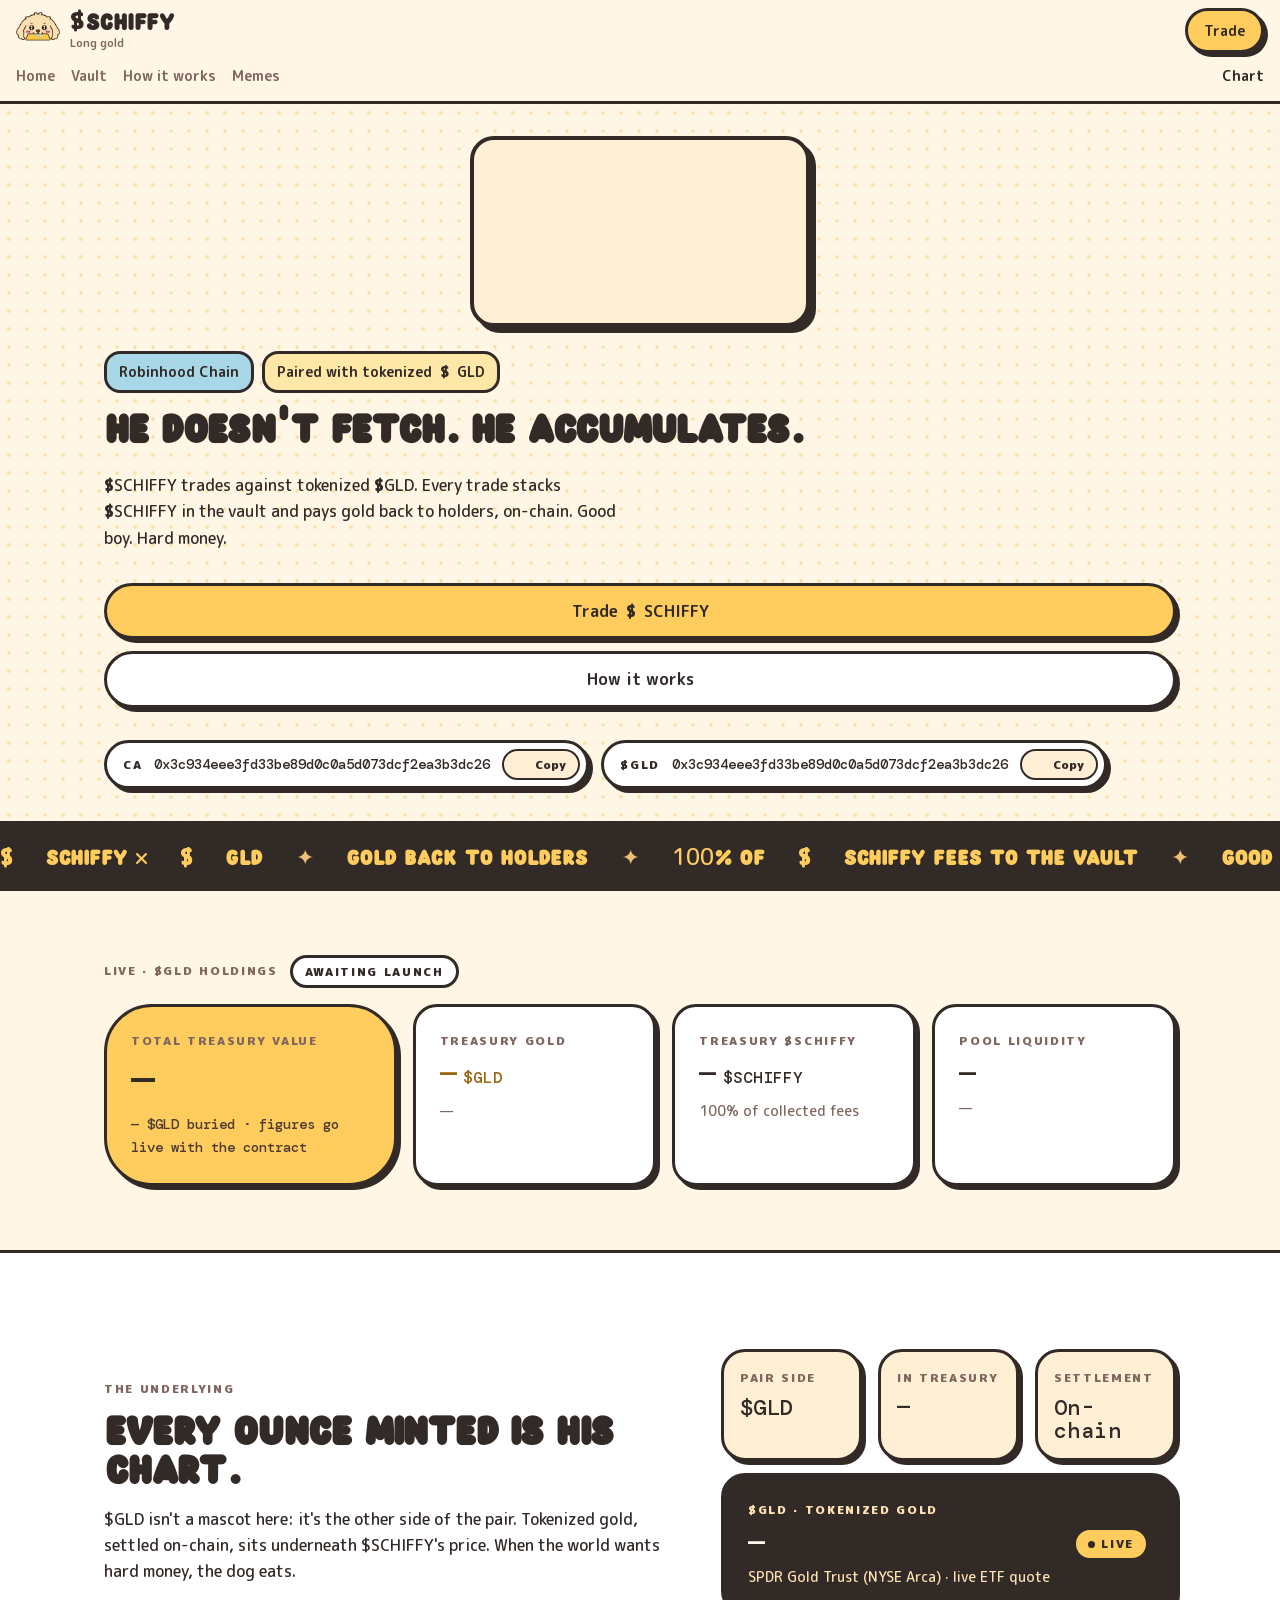
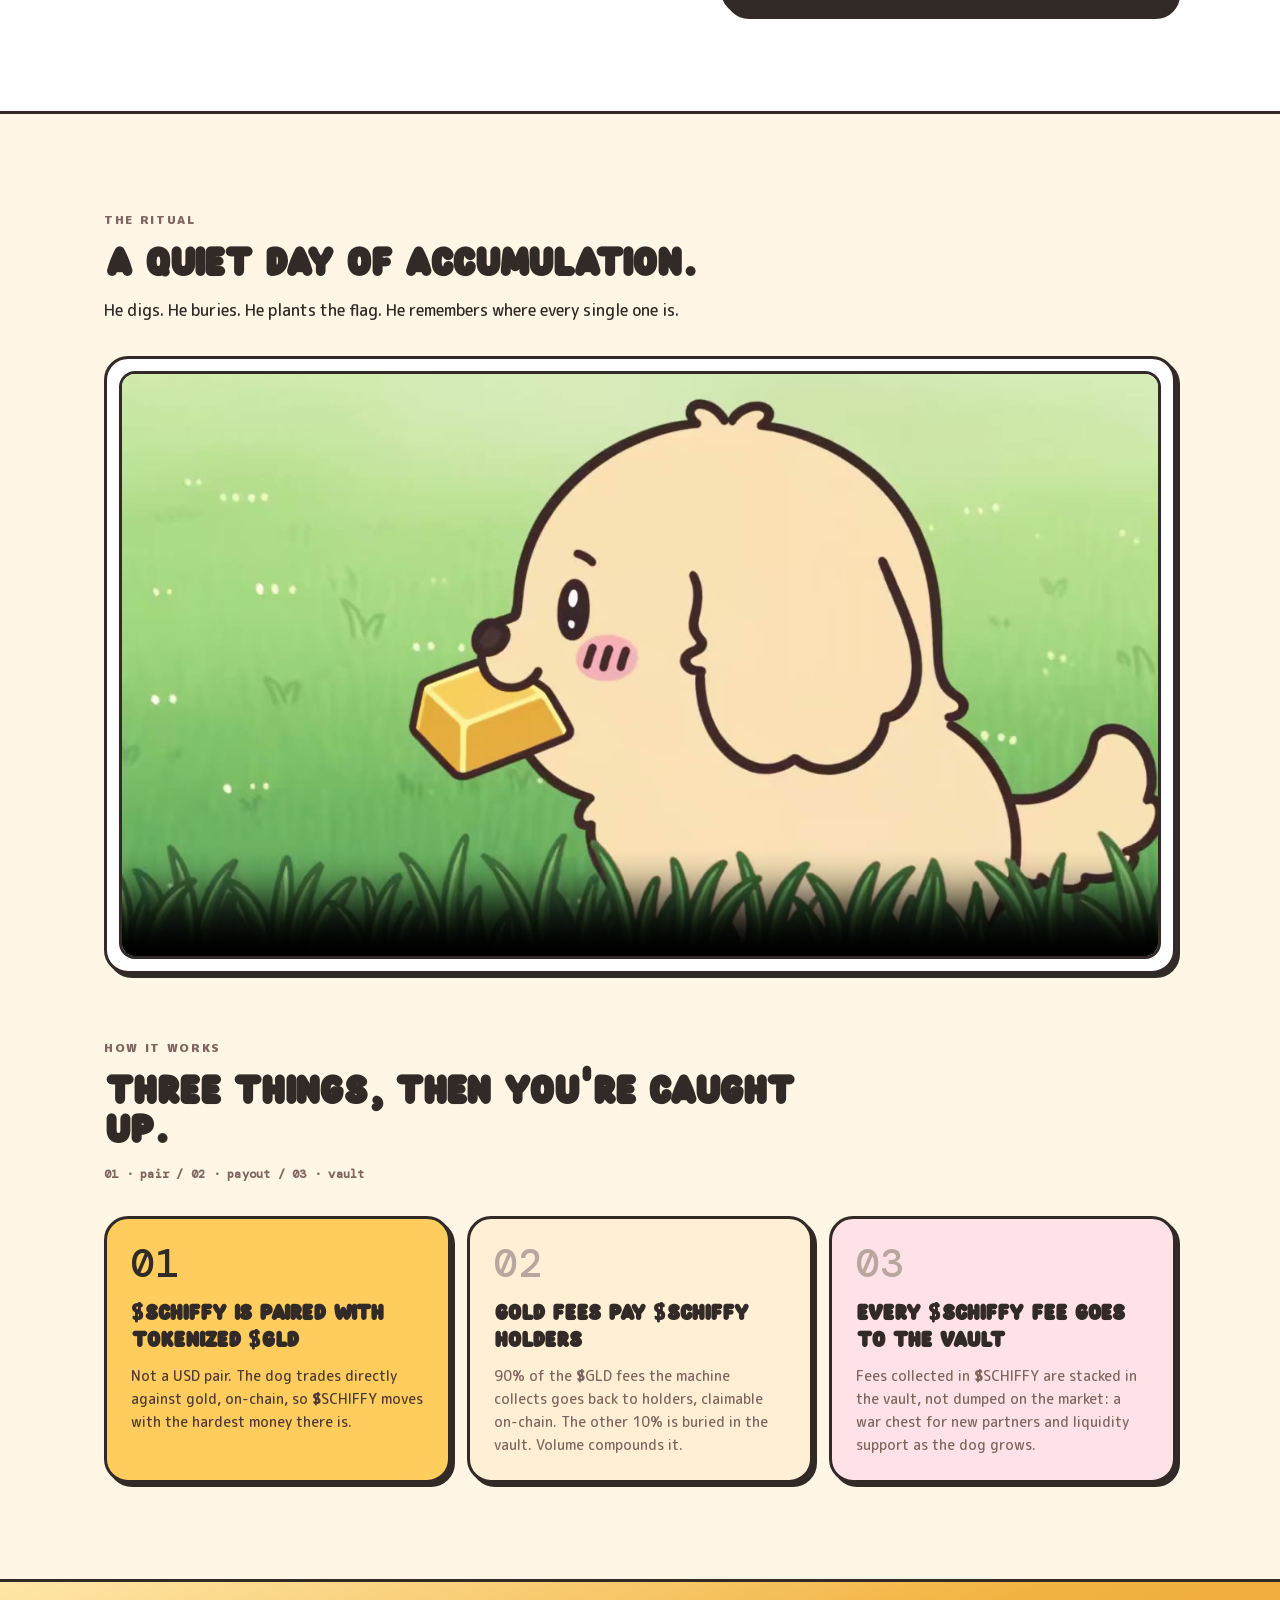
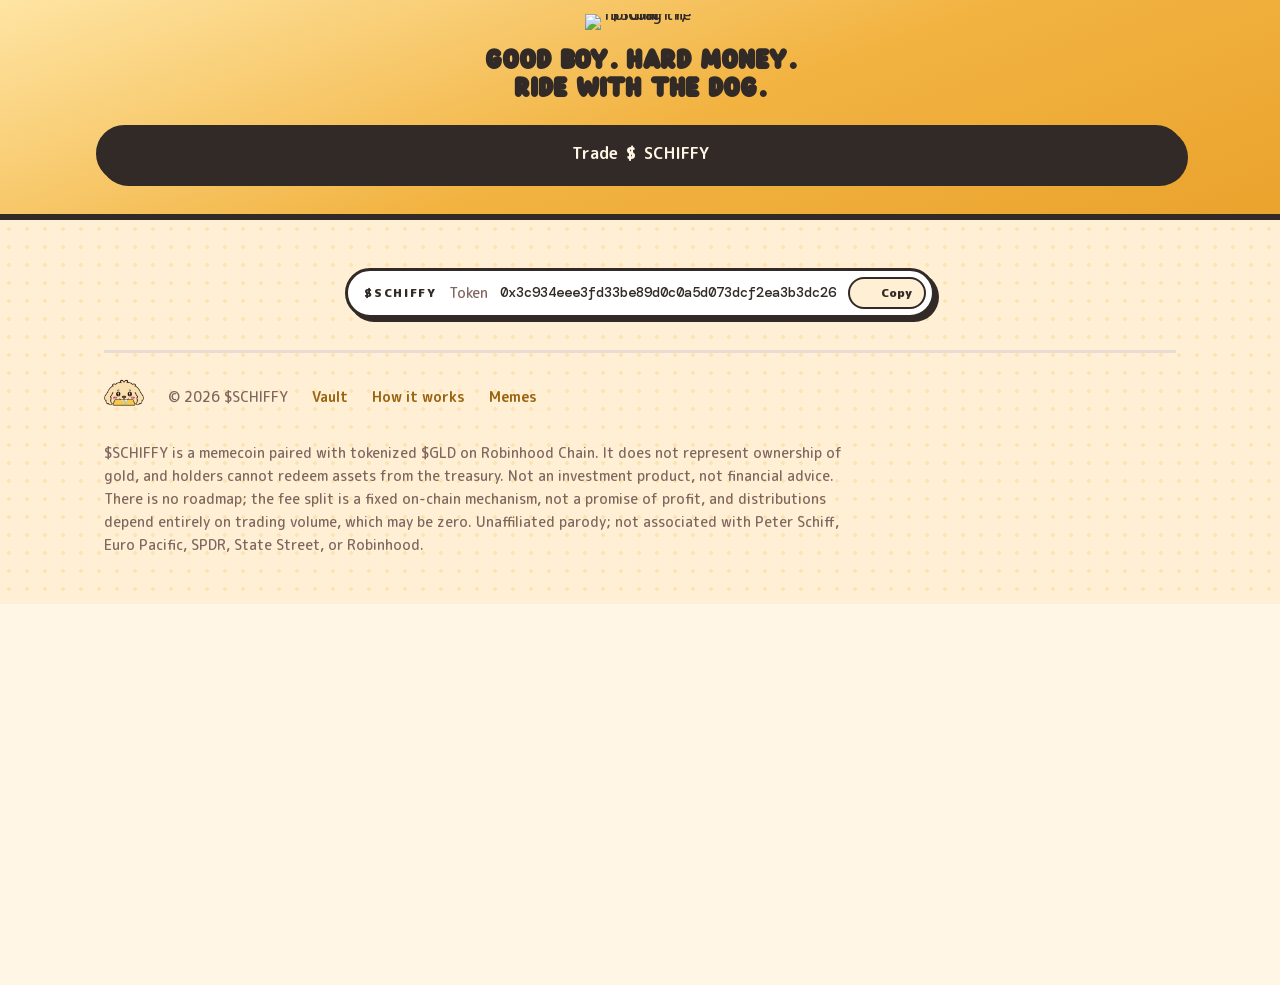
==== commit d86d657f: "update" ====
--- a/index.html
+++ b/index.html
@@ -5,979 +5,979 @@
 <head>
     <meta charSet="utf-8" />
     <meta name="viewport" content="width=device-width, initial-scale=1" />
-    <link rel="preload" href="/_next/static/immutable/media/0020eb8cdd9f5ceb-s.p.3xr0kr112zjge.woff2" as="font"
-        crossorigin="" type="font/woff2" />
-    <link rel="preload" href="/_next/static/immutable/media/00cbdcdc1d6bd8e9-s.p.0b-cp93mce5xi.woff2" as="font"
-        crossorigin="" type="font/woff2" />
-    <link rel="preload" href="/_next/static/immutable/media/00e7f0a21678759e-s.p.3mvr8qkmtqcty.woff2" as="font"
-        crossorigin="" type="font/woff2" />
-    <link rel="preload" href="/_next/static/immutable/media/00f038519c37c519-s.p.3p66uqoe6piig.woff2" as="font"
-        crossorigin="" type="font/woff2" />
-    <link rel="preload" href="/_next/static/immutable/media/011980d1c49a1cf9-s.p.3_izrb3dlzuyi.woff2" as="font"
-        crossorigin="" type="font/woff2" />
-    <link rel="preload" href="/_next/static/immutable/media/01bbfc34f5229e0b-s.p.2w2o0eomop1cr.woff2" as="font"
-        crossorigin="" type="font/woff2" />
-    <link rel="preload" href="/_next/static/immutable/media/01cfe04e2465d081-s.p.24tlzgzymuau1.woff2" as="font"
-        crossorigin="" type="font/woff2" />
-    <link rel="preload" href="/_next/static/immutable/media/0334ba8576354988-s.p.36qqc7sp5cvpa.woff2" as="font"
-        crossorigin="" type="font/woff2" />
-    <link rel="preload" href="/_next/static/immutable/media/03d8e4b1e41dfaf3-s.p.3rx7m6iw2b5bh.woff2" as="font"
-        crossorigin="" type="font/woff2" />
-    <link rel="preload" href="/_next/static/immutable/media/040b73bbacf20a10-s.p.0927a4a5jt23o.woff2" as="font"
-        crossorigin="" type="font/woff2" />
-    <link rel="preload" href="/_next/static/immutable/media/0491265ffe57d217-s.p.3bau5ttn39tt1.woff2" as="font"
-        crossorigin="" type="font/woff2" />
-    <link rel="preload" href="/_next/static/immutable/media/04b489f1dad3c0d9-s.p.27p9gxil8qejc.woff2" as="font"
-        crossorigin="" type="font/woff2" />
-    <link rel="preload" href="/_next/static/immutable/media/0605de7ac2d51e30-s.p.3w0h73fzd5iux.woff2" as="font"
-        crossorigin="" type="font/woff2" />
-    <link rel="preload" href="/_next/static/immutable/media/0625ae1d7c9515f1-s.p.0s5u4jy3umizr.woff2" as="font"
-        crossorigin="" type="font/woff2" />
-    <link rel="preload" href="/_next/static/immutable/media/06ad5e14cea8a524-s.p.3hzmiusis9o06.woff2" as="font"
-        crossorigin="" type="font/woff2" />
-    <link rel="preload" href="/_next/static/immutable/media/06e8ff5e145e9cfd-s.p.1ioz_h4f-qxol.woff2" as="font"
-        crossorigin="" type="font/woff2" />
-    <link rel="preload" href="/_next/static/immutable/media/0702ef5e5a6830be-s.p.29khjhutvv6m_.woff2" as="font"
-        crossorigin="" type="font/woff2" />
-    <link rel="preload" href="/_next/static/immutable/media/07d623db0f32bf19-s.p.2tg3kbgqu9c8p.woff2" as="font"
-        crossorigin="" type="font/woff2" />
-    <link rel="preload" href="/_next/static/immutable/media/07e1b86a7736c3e7-s.p.1zhlbdsvpaccp.woff2" as="font"
-        crossorigin="" type="font/woff2" />
-    <link rel="preload" href="/_next/static/immutable/media/08b39b4f9ca45fb2-s.p.03eiwsq-gprf6.woff2" as="font"
-        crossorigin="" type="font/woff2" />
-    <link rel="preload" href="/_next/static/immutable/media/08d6ab75d954e9dc-s.p.35tpxq7zdd4x2.woff2" as="font"
-        crossorigin="" type="font/woff2" />
-    <link rel="preload" href="/_next/static/immutable/media/0994b6a82ef4a8c3-s.p.1j5-slyw_2bnr.woff2" as="font"
-        crossorigin="" type="font/woff2" />
-    <link rel="preload" href="/_next/static/immutable/media/09aec25a9dd3b024-s.p.2rt6xsaxvorvq.woff2" as="font"
-        crossorigin="" type="font/woff2" />
-    <link rel="preload" href="/_next/static/immutable/media/0c4c1ef17df0104f-s.p.1-0hamivryim-.woff2" as="font"
-        crossorigin="" type="font/woff2" />
-    <link rel="preload" href="/_next/static/immutable/media/0d2d633d7022ef69-s.p.0u3nckp6pdc-_.woff2" as="font"
-        crossorigin="" type="font/woff2" />
-    <link rel="preload" href="/_next/static/immutable/media/0de36441987432e3-s.p.44-4e725mitiy.woff2" as="font"
-        crossorigin="" type="font/woff2" />
-    <link rel="preload" href="/_next/static/immutable/media/0e3420f47bc396ed-s.p.02pomn65cnmn5.woff2" as="font"
-        crossorigin="" type="font/woff2" />
-    <link rel="preload" href="/_next/static/immutable/media/0e401709bedf38c5-s.p.16uhp4mlfe69e.woff2" as="font"
-        crossorigin="" type="font/woff2" />
-    <link rel="preload" href="/_next/static/immutable/media/0e73b8c9d5e32583-s.p.30fkxp-81ieco.woff2" as="font"
-        crossorigin="" type="font/woff2" />
-    <link rel="preload" href="/_next/static/immutable/media/0e8663ca58e8aaa2-s.p.3y9a3s3188p9s.woff2" as="font"
-        crossorigin="" type="font/woff2" />
-    <link rel="preload" href="/_next/static/immutable/media/0e9c6bf37e3c0515-s.p.2p1ys2apa54jw.woff2" as="font"
-        crossorigin="" type="font/woff2" />
-    <link rel="preload" href="/_next/static/immutable/media/0f41e2f439ace65b-s.p.0d-6hul38lija.woff2" as="font"
-        crossorigin="" type="font/woff2" />
-    <link rel="preload" href="/_next/static/immutable/media/0f53c49731b46299-s.p.1edttzrfc-sje.woff2" as="font"
-        crossorigin="" type="font/woff2" />
-    <link rel="preload" href="/_next/static/immutable/media/0f94db50b846a6a1-s.p.26l5jro6cydgx.woff2" as="font"
-        crossorigin="" type="font/woff2" />
-    <link rel="preload" href="/_next/static/immutable/media/0fde8ea31b755609-s.p.0riw817v_ofim.woff2" as="font"
-        crossorigin="" type="font/woff2" />
-    <link rel="preload" href="/_next/static/immutable/media/1012b05c9d3d5697-s.p.2b53c6gr-ix--.woff2" as="font"
-        crossorigin="" type="font/woff2" />
-    <link rel="preload" href="/_next/static/immutable/media/1029d326a5895ee7-s.p.11251lgqui6wu.woff2" as="font"
-        crossorigin="" type="font/woff2" />
-    <link rel="preload" href="/_next/static/immutable/media/1088aceddbd57e7f-s.p.1_4b4705u11ai.woff2" as="font"
-        crossorigin="" type="font/woff2" />
-    <link rel="preload" href="/_next/static/immutable/media/114e2a253743d3ab-s.p.1bal2eu1tu-wo.woff2" as="font"
-        crossorigin="" type="font/woff2" />
-    <link rel="preload" href="/_next/static/immutable/media/11fc993f73d6aa2c-s.p.0u-h-yeq5lkip.woff2" as="font"
-        crossorigin="" type="font/woff2" />
-    <link rel="preload" href="/_next/static/immutable/media/122ec711b09d0995-s.p.2xjmvlbz78pvb.woff2" as="font"
-        crossorigin="" type="font/woff2" />
-    <link rel="preload" href="/_next/static/immutable/media/131b9961ae036b7d-s.p.287ow4dwjzyi4.woff2" as="font"
-        crossorigin="" type="font/woff2" />
-    <link rel="preload" href="/_next/static/immutable/media/1333edef936fe0f0-s.p.3a23sh7nyvxyb.woff2" as="font"
-        crossorigin="" type="font/woff2" />
-    <link rel="preload" href="/_next/static/immutable/media/135e2f13029ff517-s.p.426tqc7es8dr5.woff2" as="font"
-        crossorigin="" type="font/woff2" />
-    <link rel="preload" href="/_next/static/immutable/media/139213afd47b430c-s.p.24s-_sxoeo9eg.woff2" as="font"
-        crossorigin="" type="font/woff2" />
-    <link rel="preload" href="/_next/static/immutable/media/139f5447a11721a7-s.p.3kj0mfo94ynt3.woff2" as="font"
-        crossorigin="" type="font/woff2" />
-    <link rel="preload" href="/_next/static/immutable/media/14035c9b4e2946bb-s.p.09tw5jrk5rj5-.woff2" as="font"
-        crossorigin="" type="font/woff2" />
-    <link rel="preload" href="/_next/static/immutable/media/142dfee3dc648c56-s.p.1tumnw6zbcrb9.woff2" as="font"
-        crossorigin="" type="font/woff2" />
-    <link rel="preload" href="/_next/static/immutable/media/1452cba13f768070-s.p.0p90umsfhq9q3.woff2" as="font"
-        crossorigin="" type="font/woff2" />
-    <link rel="preload" href="/_next/static/immutable/media/1494e2fd417fb345-s.p.1-1jgka9e23mu.woff2" as="font"
-        crossorigin="" type="font/woff2" />
-    <link rel="preload" href="/_next/static/immutable/media/150144c397d1a9ea-s.p.1rnupd_zhp_ey.woff2" as="font"
-        crossorigin="" type="font/woff2" />
-    <link rel="preload" href="/_next/static/immutable/media/165b37075b9c812d-s.p.0xzib_qyz90f-.woff2" as="font"
-        crossorigin="" type="font/woff2" />
-    <link rel="preload" href="/_next/static/immutable/media/17ff2a90ba9e319b-s.p.22prorrldag0v.woff2" as="font"
-        crossorigin="" type="font/woff2" />
-    <link rel="preload" href="/_next/static/immutable/media/180b6e697919e0b3-s.p.1wqqf8yt_mkam.woff2" as="font"
-        crossorigin="" type="font/woff2" />
-    <link rel="preload" href="/_next/static/immutable/media/18543ace01fd87d0-s.p.32iase85_m66g.woff2" as="font"
-        crossorigin="" type="font/woff2" />
-    <link rel="preload" href="/_next/static/immutable/media/18dc53c93b1d064e-s.p.23lfhdoa8-pvb.woff2" as="font"
-        crossorigin="" type="font/woff2" />
-    <link rel="preload" href="/_next/static/immutable/media/1a9b4c1fb4e14aea-s.p.455y_hkq366w3.woff2" as="font"
-        crossorigin="" type="font/woff2" />
-    <link rel="preload" href="/_next/static/immutable/media/1aaece6e1118950d-s.p.37v_uthl3rgbi.woff2" as="font"
-        crossorigin="" type="font/woff2" />
-    <link rel="preload" href="/_next/static/immutable/media/1abbf767cbfc15d5-s.p.3xodtx2ybfts1.woff2" as="font"
-        crossorigin="" type="font/woff2" />
-    <link rel="preload" href="/_next/static/immutable/media/1ac2380e94a2b2aa-s.p.0cz771au1s_s7.woff2" as="font"
-        crossorigin="" type="font/woff2" />
-    <link rel="preload" href="/_next/static/immutable/media/1aee17f475e62ad2-s.p.2uuccey645eak.woff2" as="font"
-        crossorigin="" type="font/woff2" />
-    <link rel="preload" href="/_next/static/immutable/media/1b2ee4498fac6bc7-s.p.2xgl5n7g6ubw4.woff2" as="font"
-        crossorigin="" type="font/woff2" />
-    <link rel="preload" href="/_next/static/immutable/media/1bd6d07d8461a9b3-s.p.31efz_atyyibl.woff2" as="font"
-        crossorigin="" type="font/woff2" />
-    <link rel="preload" href="/_next/static/immutable/media/1c2e6831eca5658d-s.p.3jtiuox6nw_at.woff2" as="font"
-        crossorigin="" type="font/woff2" />
-    <link rel="preload" href="/_next/static/immutable/media/1e01606346ac277f-s.p.3ta_esqgw-6j_.woff2" as="font"
-        crossorigin="" type="font/woff2" />
-    <link rel="preload" href="/_next/static/immutable/media/1e94c2ce13c787ff-s.p.0u6gta6q7y-6p.woff2" as="font"
-        crossorigin="" type="font/woff2" />
-    <link rel="preload" href="/_next/static/immutable/media/1ed86a2327191129-s.p.40bqv0yl23ssp.woff2" as="font"
-        crossorigin="" type="font/woff2" />
-    <link rel="preload" href="/_next/static/immutable/media/1ee6519db54b33f8-s.p.41ps9wkoo8pi1.woff2" as="font"
-        crossorigin="" type="font/woff2" />
-    <link rel="preload" href="/_next/static/immutable/media/1f6d562a6f504d8a-s.p.3unvzuk-l4bk4.woff2" as="font"
-        crossorigin="" type="font/woff2" />
-    <link rel="preload" href="/_next/static/immutable/media/1f7156c74acf0912-s.p.3otmaq97zq9to.woff2" as="font"
-        crossorigin="" type="font/woff2" />
-    <link rel="preload" href="/_next/static/immutable/media/1f79a4e951ed9cc8-s.p.1dx_-i85ce3k_.woff2" as="font"
-        crossorigin="" type="font/woff2" />
-    <link rel="preload" href="/_next/static/immutable/media/20c9c5eb5092990f-s.p.17eetfce1-e0y.woff2" as="font"
-        crossorigin="" type="font/woff2" />
-    <link rel="preload" href="/_next/static/immutable/media/20d040491cb4efe6-s.p.2u5bq74lcr9_b.woff2" as="font"
-        crossorigin="" type="font/woff2" />
-    <link rel="preload" href="/_next/static/immutable/media/2295525dca88d384-s.p.1555xmau-imng.woff2" as="font"
-        crossorigin="" type="font/woff2" />
-    <link rel="preload" href="/_next/static/immutable/media/229f1b394d6ccd24-s.p.3lqoe2h6e5u4o.woff2" as="font"
-        crossorigin="" type="font/woff2" />
-    <link rel="preload" href="/_next/static/immutable/media/22e7fdf7ae7b0a04-s.p.3izs-2xp6j3f3.woff2" as="font"
-        crossorigin="" type="font/woff2" />
-    <link rel="preload" href="/_next/static/immutable/media/230bdc2503c26058-s.p.41w8e7eds1ebf.woff2" as="font"
-        crossorigin="" type="font/woff2" />
-    <link rel="preload" href="/_next/static/immutable/media/24bdc8e8beafa52d-s.p.0jic52pzy_lna.woff2" as="font"
-        crossorigin="" type="font/woff2" />
-    <link rel="preload" href="/_next/static/immutable/media/25c159db26868473-s.p.2ql4mkcii9re9.woff2" as="font"
-        crossorigin="" type="font/woff2" />
-    <link rel="preload" href="/_next/static/immutable/media/25c6da777702d286-s.p.3zrzb-rccoapx.woff2" as="font"
-        crossorigin="" type="font/woff2" />
-    <link rel="preload" href="/_next/static/immutable/media/269c31afed84c109-s.p.2bfqouwuw1gdd.woff2" as="font"
-        crossorigin="" type="font/woff2" />
-    <link rel="preload" href="/_next/static/immutable/media/26b4cc845a6cd496-s.p.2xfh95g0awa4d.woff2" as="font"
-        crossorigin="" type="font/woff2" />
-    <link rel="preload" href="/_next/static/immutable/media/277078638f4552f1-s.p.15agw1y4pee2n.woff2" as="font"
-        crossorigin="" type="font/woff2" />
-    <link rel="preload" href="/_next/static/immutable/media/2813975c326731b6-s.p.3b09lgh9pejl0.woff2" as="font"
-        crossorigin="" type="font/woff2" />
-    <link rel="preload" href="/_next/static/immutable/media/28f4e853ed5549bc-s.p.0xfut6foqex_5.woff2" as="font"
-        crossorigin="" type="font/woff2" />
-    <link rel="preload" href="/_next/static/immutable/media/294a3d135f87b770-s.p.0lzlxgwaqct-t.woff2" as="font"
-        crossorigin="" type="font/woff2" />
-    <link rel="preload" href="/_next/static/immutable/media/2ad26b0aed020483-s.p.0fj9r1dur--_c.woff2" as="font"
-        crossorigin="" type="font/woff2" />
-    <link rel="preload" href="/_next/static/immutable/media/2b53595a8c29d6bd-s.p.3uck0p9flida5.woff2" as="font"
-        crossorigin="" type="font/woff2" />
-    <link rel="preload" href="/_next/static/immutable/media/2b9d3a86b0962999-s.p.1qy6-0r7nlcbh.woff2" as="font"
-        crossorigin="" type="font/woff2" />
-    <link rel="preload" href="/_next/static/immutable/media/2bc71f1cd4a3a9ae-s.p.2gcr4r2fa56os.woff2" as="font"
-        crossorigin="" type="font/woff2" />
-    <link rel="preload" href="/_next/static/immutable/media/2bebe18982be2ee4-s.p.1yn4p3td6mugr.woff2" as="font"
-        crossorigin="" type="font/woff2" />
-    <link rel="preload" href="/_next/static/immutable/media/2c0d5edc3f0b165e-s.p.2ukw9buiwu9lr.woff2" as="font"
-        crossorigin="" type="font/woff2" />
-    <link rel="preload" href="/_next/static/immutable/media/2c95edfdef5ef99c-s.p.0lpvrcacnea5e.woff2" as="font"
-        crossorigin="" type="font/woff2" />
-    <link rel="preload" href="/_next/static/immutable/media/2caed07e4edeb781-s.p.3z8u1y34s16af.woff2" as="font"
-        crossorigin="" type="font/woff2" />
-    <link rel="preload" href="/_next/static/immutable/media/2cd5b565f775c5f4-s.p.0ajph2ah4x_is.woff2" as="font"
-        crossorigin="" type="font/woff2" />
-    <link rel="preload" href="/_next/static/immutable/media/2d0bcc4ad908ae2c-s.p.0svxwbd-rtghg.woff2" as="font"
-        crossorigin="" type="font/woff2" />
-    <link rel="preload" href="/_next/static/immutable/media/2f0800530f1d7f09-s.p.33xxy1hqz6wm_.woff2" as="font"
-        crossorigin="" type="font/woff2" />
-    <link rel="preload" href="/_next/static/immutable/media/2f3679e201e06608-s.p.1wk9ingwhpq43.woff2" as="font"
-        crossorigin="" type="font/woff2" />
-    <link rel="preload" href="/_next/static/immutable/media/2f74384df1aa965d-s.p.00lyo9hg1uk1e.woff2" as="font"
-        crossorigin="" type="font/woff2" />
-    <link rel="preload" href="/_next/static/immutable/media/30480f4c16939ec7-s.p.1vcemepk3i-q_.woff2" as="font"
-        crossorigin="" type="font/woff2" />
-    <link rel="preload" href="/_next/static/immutable/media/3141266b57f873b2-s.p.2z_59fjzg1m3x.woff2" as="font"
-        crossorigin="" type="font/woff2" />
-    <link rel="preload" href="/_next/static/immutable/media/315547b37533fdd3-s.p.1jlnptme92ry6.woff2" as="font"
-        crossorigin="" type="font/woff2" />
-    <link rel="preload" href="/_next/static/immutable/media/330d97830092caac-s.p.2iqa84cgd4okg.woff2" as="font"
-        crossorigin="" type="font/woff2" />
-    <link rel="preload" href="/_next/static/immutable/media/3375f11edf064e87-s.p.2mumcs97t2szo.woff2" as="font"
-        crossorigin="" type="font/woff2" />
-    <link rel="preload" href="/_next/static/immutable/media/339fb0f3c51b3345-s.p.3kog3-o-oe195.woff2" as="font"
-        crossorigin="" type="font/woff2" />
-    <link rel="preload" href="/_next/static/immutable/media/33ffbec50cba5450-s.p.40pydi_z82a5o.woff2" as="font"
-        crossorigin="" type="font/woff2" />
-    <link rel="preload" href="/_next/static/immutable/media/3411469685b51056-s.p.2xgimw4__37dz.woff2" as="font"
-        crossorigin="" type="font/woff2" />
-    <link rel="preload" href="/_next/static/immutable/media/3431fdb08ef0f1c2-s.p.26br9awtrxcqw.woff2" as="font"
-        crossorigin="" type="font/woff2" />
-    <link rel="preload" href="/_next/static/immutable/media/34ca4efabd4fd99a-s.p.0l_nhwbj90xvv.woff2" as="font"
-        crossorigin="" type="font/woff2" />
-    <link rel="preload" href="/_next/static/immutable/media/34f4c6403b3f47eb-s.p.12-j8ahvb7jmb.woff2" as="font"
-        crossorigin="" type="font/woff2" />
-    <link rel="preload" href="/_next/static/immutable/media/352d79210435f57d-s.p.3t1iy2uthbkgk.woff2" as="font"
-        crossorigin="" type="font/woff2" />
-    <link rel="preload" href="/_next/static/immutable/media/35b7f112078719f0-s.p.0hkourebt0jxa.woff2" as="font"
-        crossorigin="" type="font/woff2" />
-    <link rel="preload" href="/_next/static/immutable/media/36363bfb06833f56-s.p.048ctm9k7u_u3.woff2" as="font"
-        crossorigin="" type="font/woff2" />
-    <link rel="preload" href="/_next/static/immutable/media/3724fc384abc1387-s.p.1tn41vwktv871.woff2" as="font"
-        crossorigin="" type="font/woff2" />
-    <link rel="preload" href="/_next/static/immutable/media/376d0a9bd3a2d12d-s.p.1m8rrq_ns926n.woff2" as="font"
-        crossorigin="" type="font/woff2" />
-    <link rel="preload" href="/_next/static/immutable/media/377e4384b57b0c3c-s.p.225-5c08xhm7u.woff2" as="font"
-        crossorigin="" type="font/woff2" />
-    <link rel="preload" href="/_next/static/immutable/media/387d8fd19c552ae9-s.p.0g2xbvi-8uk2j.woff2" as="font"
-        crossorigin="" type="font/woff2" />
-    <link rel="preload" href="/_next/static/immutable/media/3a1c34449ff1b096-s.p.372x4j0laiff9.woff2" as="font"
-        crossorigin="" type="font/woff2" />
-    <link rel="preload" href="/_next/static/immutable/media/3a24a10e77120887-s.p.1v3npmu1u-nfa.woff2" as="font"
-        crossorigin="" type="font/woff2" />
-    <link rel="preload" href="/_next/static/immutable/media/3a8d0776e484f1c8-s.p.02cl4twqluzg1.woff2" as="font"
-        crossorigin="" type="font/woff2" />
-    <link rel="preload" href="/_next/static/immutable/media/3ba7a7653a56cced-s.p.12_htkn9_3ey1.woff2" as="font"
-        crossorigin="" type="font/woff2" />
-    <link rel="preload" href="/_next/static/immutable/media/3c4149dd410411f5-s.p.3nfy_nhqhz-7k.woff2" as="font"
-        crossorigin="" type="font/woff2" />
-    <link rel="preload" href="/_next/static/immutable/media/3c9f78c7e5453747-s.p.3w8rdd0wjebxh.woff2" as="font"
-        crossorigin="" type="font/woff2" />
-    <link rel="preload" href="/_next/static/immutable/media/3d9448f7cdfb05af-s.p.1i98nf3g230me.woff2" as="font"
-        crossorigin="" type="font/woff2" />
-    <link rel="preload" href="/_next/static/immutable/media/3e57e22887753839-s.p.2q1w1wsjv5lkd.woff2" as="font"
-        crossorigin="" type="font/woff2" />
-    <link rel="preload" href="/_next/static/immutable/media/3ed56b6eea9c71ea-s.p.1sskhn5q03kf6.woff2" as="font"
-        crossorigin="" type="font/woff2" />
-    <link rel="preload" href="/_next/static/immutable/media/3eda94ef92368b75-s.p.0gaup2q0e-_yn.woff2" as="font"
-        crossorigin="" type="font/woff2" />
-    <link rel="preload" href="/_next/static/immutable/media/3fd4dd406e254db5-s.p.2vvmy84861rm2.woff2" as="font"
-        crossorigin="" type="font/woff2" />
-    <link rel="preload" href="/_next/static/immutable/media/40e22999d5435eb2-s.p.2__rloqefaaze.woff2" as="font"
-        crossorigin="" type="font/woff2" />
-    <link rel="preload" href="/_next/static/immutable/media/41606faf528b187e-s.p.35pg3z55krvg2.woff2" as="font"
-        crossorigin="" type="font/woff2" />
-    <link rel="preload" href="/_next/static/immutable/media/41ad0c01bfea62b1-s.p.017fy58u_0bfw.woff2" as="font"
-        crossorigin="" type="font/woff2" />
-    <link rel="preload" href="/_next/static/immutable/media/41df401a1aaba2b0-s.p.2wwqrlzlkim0w.woff2" as="font"
-        crossorigin="" type="font/woff2" />
-    <link rel="preload" href="/_next/static/immutable/media/426aec03ef9e9d34-s.p.0_srdxvp8g6x4.woff2" as="font"
-        crossorigin="" type="font/woff2" />
-    <link rel="preload" href="/_next/static/immutable/media/42f775d5a9fb117e-s.p.1cbu1s6chuwcd.woff2" as="font"
-        crossorigin="" type="font/woff2" />
-    <link rel="preload" href="/_next/static/immutable/media/43550ea93daa9cd7-s.p.45c9irzk3q3fq.woff2" as="font"
-        crossorigin="" type="font/woff2" />
-    <link rel="preload" href="/_next/static/immutable/media/43a9912ec1daa912-s.p.01ptiud1wy8rh.woff2" as="font"
-        crossorigin="" type="font/woff2" />
-    <link rel="preload" href="/_next/static/immutable/media/43e2a2ab4c409977-s.p.07ljayrph1ih6.woff2" as="font"
-        crossorigin="" type="font/woff2" />
-    <link rel="preload" href="/_next/static/immutable/media/4405136711956488-s.p.2ycyi8ke62_e_.woff2" as="font"
-        crossorigin="" type="font/woff2" />
-    <link rel="preload" href="/_next/static/immutable/media/446cacb7c3e0a802-s.p.0hlmb9jxdw0kb.woff2" as="font"
-        crossorigin="" type="font/woff2" />
-    <link rel="preload" href="/_next/static/immutable/media/45f663d0a71a7417-s.p.3t8ipmsjjjz5u.woff2" as="font"
-        crossorigin="" type="font/woff2" />
-    <link rel="preload" href="/_next/static/immutable/media/463bee6a2bdabef6-s.p.1uvoqbcb7c2ns.woff2" as="font"
-        crossorigin="" type="font/woff2" />
-    <link rel="preload" href="/_next/static/immutable/media/46502375b557c926-s.p.3vilx7j4y6hjm.woff2" as="font"
-        crossorigin="" type="font/woff2" />
-    <link rel="preload" href="/_next/static/immutable/media/469d34bbcbb06373-s.p.3djh__d7bfqiv.woff2" as="font"
-        crossorigin="" type="font/woff2" />
-    <link rel="preload" href="/_next/static/immutable/media/475809258b95a750-s.p.12nji9_wse_xk.woff2" as="font"
-        crossorigin="" type="font/woff2" />
-    <link rel="preload" href="/_next/static/immutable/media/47bf007b69aa7d00-s.p.3ykjqo36b4ufv.woff2" as="font"
-        crossorigin="" type="font/woff2" />
-    <link rel="preload" href="/_next/static/immutable/media/48521a48faa6e3cf-s.p.2lfrs0l4a5cvr.woff2" as="font"
-        crossorigin="" type="font/woff2" />
-    <link rel="preload" href="/_next/static/immutable/media/4890b91c2f72d158-s.p.2kypg8y4c_vpo.woff2" as="font"
-        crossorigin="" type="font/woff2" />
-    <link rel="preload" href="/_next/static/immutable/media/4ad3a437e6db7392-s.p.3sic7i4-yzi93.woff2" as="font"
-        crossorigin="" type="font/woff2" />
-    <link rel="preload" href="/_next/static/immutable/media/4b0befb4f473e7dd-s.p.34qpud-tqycpc.woff2" as="font"
-        crossorigin="" type="font/woff2" />
-    <link rel="preload" href="/_next/static/immutable/media/4bef3d353d3660ed-s.p.1hsugb5uaflep.woff2" as="font"
-        crossorigin="" type="font/woff2" />
-    <link rel="preload" href="/_next/static/immutable/media/4bfc9ba13595aceb-s.p.1n29hbvyfrx9-.woff2" as="font"
-        crossorigin="" type="font/woff2" />
-    <link rel="preload" href="/_next/static/immutable/media/4c894305c5535957-s.p.0y0v3cft1i2lj.woff2" as="font"
-        crossorigin="" type="font/woff2" />
-    <link rel="preload" href="/_next/static/immutable/media/4ca2fc2c408807d7-s.p.14qffcu4vv0cw.woff2" as="font"
-        crossorigin="" type="font/woff2" />
-    <link rel="preload" href="/_next/static/immutable/media/4d1d015c05db9f88-s.p.3rxpa1aech6wz.woff2" as="font"
-        crossorigin="" type="font/woff2" />
-    <link rel="preload" href="/_next/static/immutable/media/4ddcdb58f933d8dc-s.p.28vqgv9jfo15b.woff2" as="font"
-        crossorigin="" type="font/woff2" />
-    <link rel="preload" href="/_next/static/immutable/media/4e1547d7113048e0-s.p.0zgwx9c5qr822.woff2" as="font"
-        crossorigin="" type="font/woff2" />
-    <link rel="preload" href="/_next/static/immutable/media/4e417a5ea1535271-s.p.2ekbk9p3g796v.woff2" as="font"
-        crossorigin="" type="font/woff2" />
-    <link rel="preload" href="/_next/static/immutable/media/4e4c35a4b6ca0be8-s.p.2kptunff4-gvr.woff2" as="font"
-        crossorigin="" type="font/woff2" />
-    <link rel="preload" href="/_next/static/immutable/media/4e6b7897bf97ac5a-s.p.3bb9fxv86n2rm.woff2" as="font"
-        crossorigin="" type="font/woff2" />
-    <link rel="preload" href="/_next/static/immutable/media/4f3f2dc47211318b-s.p.4340i7gnz1tas.woff2" as="font"
-        crossorigin="" type="font/woff2" />
-    <link rel="preload" href="/_next/static/immutable/media/4f4cf261b869b740-s.p.0lh6qj4dp261x.woff2" as="font"
-        crossorigin="" type="font/woff2" />
-    <link rel="preload" href="/_next/static/immutable/media/509d901419bb7881-s.p.3nybwgbx8c-pf.woff2" as="font"
-        crossorigin="" type="font/woff2" />
-    <link rel="preload" href="/_next/static/immutable/media/50ed7abbaf2cdbe4-s.p.0wyecfafn-0a-.woff2" as="font"
-        crossorigin="" type="font/woff2" />
-    <link rel="preload" href="/_next/static/immutable/media/5159d55f120356d6-s.p.4018csdsrg-im.woff2" as="font"
-        crossorigin="" type="font/woff2" />
-    <link rel="preload" href="/_next/static/immutable/media/52372d4b7358a988-s.p.1dds49ppy1v9c.woff2" as="font"
-        crossorigin="" type="font/woff2" />
-    <link rel="preload" href="/_next/static/immutable/media/52622c503156c785-s.p.3x32rnxxly08r.woff2" as="font"
-        crossorigin="" type="font/woff2" />
-    <link rel="preload" href="/_next/static/immutable/media/534e2eb9d79c16c0-s.p.23ammvj-t4f_1.woff2" as="font"
-        crossorigin="" type="font/woff2" />
-    <link rel="preload" href="/_next/static/immutable/media/53ab2f783ebc1e8e-s.p.3uuykvw-9yhys.woff2" as="font"
-        crossorigin="" type="font/woff2" />
-    <link rel="preload" href="/_next/static/immutable/media/54af1df6e9cd2dd4-s.p.3lfx8-tvkn2o2.woff2" as="font"
-        crossorigin="" type="font/woff2" />
-    <link rel="preload" href="/_next/static/immutable/media/55603022b36cf6bd-s.p.2ryw7hbj53azy.woff2" as="font"
-        crossorigin="" type="font/woff2" />
-    <link rel="preload" href="/_next/static/immutable/media/56c685eb130f7298-s.p.0shfuabu9td97.woff2" as="font"
-        crossorigin="" type="font/woff2" />
-    <link rel="preload" href="/_next/static/immutable/media/56d0629029ca763d-s.p.2n267iv12lpw4.woff2" as="font"
-        crossorigin="" type="font/woff2" />
-    <link rel="preload" href="/_next/static/immutable/media/57121a81aca66b4d-s.p.3twyei1uc-51c.woff2" as="font"
-        crossorigin="" type="font/woff2" />
-    <link rel="preload" href="/_next/static/immutable/media/5740e09cfa52cd78-s.p.2cgo3o9a9a2h4.woff2" as="font"
-        crossorigin="" type="font/woff2" />
-    <link rel="preload" href="/_next/static/immutable/media/576277b918531a31-s.p.2o_wu71hde7lj.woff2" as="font"
-        crossorigin="" type="font/woff2" />
-    <link rel="preload" href="/_next/static/immutable/media/582d69666245f8e0-s.p.1se9-beyrm-69.woff2" as="font"
-        crossorigin="" type="font/woff2" />
-    <link rel="preload" href="/_next/static/immutable/media/58d8f7e886da4cfe-s.p.4136gv6a5ga1a.woff2" as="font"
-        crossorigin="" type="font/woff2" />
-    <link rel="preload" href="/_next/static/immutable/media/592b7cde5fe48606-s.p.26gtt4rv6waif.woff2" as="font"
-        crossorigin="" type="font/woff2" />
-    <link rel="preload" href="/_next/static/immutable/media/5966c6a13d1137ae-s.p.1hllr7freuqev.woff2" as="font"
-        crossorigin="" type="font/woff2" />
-    <link rel="preload" href="/_next/static/immutable/media/599dffdc80508520-s.p.2b0-f6upj9age.woff2" as="font"
-        crossorigin="" type="font/woff2" />
-    <link rel="preload" href="/_next/static/immutable/media/5a5672f2539d7cea-s.p.0y77d5v629zhn.woff2" as="font"
-        crossorigin="" type="font/woff2" />
-    <link rel="preload" href="/_next/static/immutable/media/5a596c89a15e948b-s.p.1bf028fgdaf1g.woff2" as="font"
-        crossorigin="" type="font/woff2" />
-    <link rel="preload" href="/_next/static/immutable/media/5bda294aca82ff3c-s.p.215vfw844srpi.woff2" as="font"
-        crossorigin="" type="font/woff2" />
-    <link rel="preload" href="/_next/static/immutable/media/5c6158d131e00c80-s.p.2m0pn9-b8x8is.woff2" as="font"
-        crossorigin="" type="font/woff2" />
-    <link rel="preload" href="/_next/static/immutable/media/5cc0e5d9ed6b35bd-s.p.2zzw586_wiq12.woff2" as="font"
-        crossorigin="" type="font/woff2" />
-    <link rel="preload" href="/_next/static/immutable/media/5cdba4795f059453-s.p.42k128bqdmlck.woff2" as="font"
-        crossorigin="" type="font/woff2" />
-    <link rel="preload" href="/_next/static/immutable/media/5e2572d728f7d7b6-s.p.3lxagvv-4v0gl.woff2" as="font"
-        crossorigin="" type="font/woff2" />
-    <link rel="preload" href="/_next/static/immutable/media/5e2b26674b30be07-s.p.2jnrc1l_b_e0h.woff2" as="font"
-        crossorigin="" type="font/woff2" />
-    <link rel="preload" href="/_next/static/immutable/media/5f0ee3922379e536-s.p.14uoutl1r6fm4.woff2" as="font"
-        crossorigin="" type="font/woff2" />
-    <link rel="preload" href="/_next/static/immutable/media/5f23ccacffbff4b0-s.p.1z2874vhyl6zd.woff2" as="font"
-        crossorigin="" type="font/woff2" />
-    <link rel="preload" href="/_next/static/immutable/media/6007eb7454f7437f-s.p.1nlluizniox8v.woff2" as="font"
-        crossorigin="" type="font/woff2" />
-    <link rel="preload" href="/_next/static/immutable/media/6158ce26abd2645e-s.p.3nlhmxkgbz_dj.woff2" as="font"
-        crossorigin="" type="font/woff2" />
-    <link rel="preload" href="/_next/static/immutable/media/61cd5a63cb4d79d1-s.p.2fa8v4v2su1ef.woff2" as="font"
-        crossorigin="" type="font/woff2" />
-    <link rel="preload" href="/_next/static/immutable/media/620b0d7d4557d37d-s.p.0rpkcm551z_j8.woff2" as="font"
-        crossorigin="" type="font/woff2" />
-    <link rel="preload" href="/_next/static/immutable/media/62105848273fb758-s.p.3xukw7xq646_t.woff2" as="font"
-        crossorigin="" type="font/woff2" />
-    <link rel="preload" href="/_next/static/immutable/media/6222a02848af6394-s.p.2554wjpfc1_7j.woff2" as="font"
-        crossorigin="" type="font/woff2" />
-    <link rel="preload" href="/_next/static/immutable/media/633a48f218dae898-s.p.14ovss6rr5i7j.woff2" as="font"
-        crossorigin="" type="font/woff2" />
-    <link rel="preload" href="/_next/static/immutable/media/63d4c7fcb0a31dfd-s.p.27ph4pyf0_rv8.woff2" as="font"
-        crossorigin="" type="font/woff2" />
-    <link rel="preload" href="/_next/static/immutable/media/63dfa3364b78d63e-s.p.14cuhp-tvtm10.woff2" as="font"
-        crossorigin="" type="font/woff2" />
-    <link rel="preload" href="/_next/static/immutable/media/6453bd31f8c0a611-s.p.2meutl0osnqcs.woff2" as="font"
-        crossorigin="" type="font/woff2" />
-    <link rel="preload" href="/_next/static/immutable/media/645dea318a94b0ed-s.p.0jdbh17tk6dxs.woff2" as="font"
-        crossorigin="" type="font/woff2" />
-    <link rel="preload" href="/_next/static/immutable/media/64683f639cb7aed0-s.p.3s-zdzq3q0q_y.woff2" as="font"
-        crossorigin="" type="font/woff2" />
-    <link rel="preload" href="/_next/static/immutable/media/6522ca3e906293cf-s.p.3t7xxc9wqhnew.woff2" as="font"
-        crossorigin="" type="font/woff2" />
-    <link rel="preload" href="/_next/static/immutable/media/655ec639667f8b82-s.p.30b84xupvgktk.woff2" as="font"
-        crossorigin="" type="font/woff2" />
-    <link rel="preload" href="/_next/static/immutable/media/65840f6a7cf7699d-s.p.0p3i7d0gkixkr.woff2" as="font"
-        crossorigin="" type="font/woff2" />
-    <link rel="preload" href="/_next/static/immutable/media/6740bd93047dea31-s.p.220_0h-gtx1cp.woff2" as="font"
-        crossorigin="" type="font/woff2" />
-    <link rel="preload" href="/_next/static/immutable/media/67777b86e6c63cf6-s.p.1sbyxspe-9zez.woff2" as="font"
-        crossorigin="" type="font/woff2" />
-    <link rel="preload" href="/_next/static/immutable/media/684feba6faf4a148-s.p.09_mp1wqm5pt3.woff2" as="font"
-        crossorigin="" type="font/woff2" />
-    <link rel="preload" href="/_next/static/immutable/media/68d965621022d4d1-s.p.3d6-1wscjnkd2.woff2" as="font"
-        crossorigin="" type="font/woff2" />
-    <link rel="preload" href="/_next/static/immutable/media/692cae80b16c0fff-s.p.0_256gtg0q-tr.woff2" as="font"
-        crossorigin="" type="font/woff2" />
-    <link rel="preload" href="/_next/static/immutable/media/6949b6072e86fc3d-s.p.3ok82k5rnkyft.woff2" as="font"
-        crossorigin="" type="font/woff2" />
-    <link rel="preload" href="/_next/static/immutable/media/6aaf7220e15275ba-s.p.0-gfxfz3c_lf4.woff2" as="font"
-        crossorigin="" type="font/woff2" />
-    <link rel="preload" href="/_next/static/immutable/media/6c76348e8dbe93c7-s.p.1ks-34yldeoir.woff2" as="font"
-        crossorigin="" type="font/woff2" />
-    <link rel="preload" href="/_next/static/immutable/media/6d31b509abd2f6b1-s.p.0maobsp4pji81.woff2" as="font"
-        crossorigin="" type="font/woff2" />
-    <link rel="preload" href="/_next/static/immutable/media/6d417dffa9545fe4-s.p.07rztctrsp-mm.woff2" as="font"
-        crossorigin="" type="font/woff2" />
-    <link rel="preload" href="/_next/static/immutable/media/6db4563c97c50cce-s.p.3xa8b5weweo8q.woff2" as="font"
-        crossorigin="" type="font/woff2" />
-    <link rel="preload" href="/_next/static/immutable/media/6dd7df7c5e2f5836-s.p.23wceh05mqja4.woff2" as="font"
-        crossorigin="" type="font/woff2" />
-    <link rel="preload" href="/_next/static/immutable/media/6e42e312d492211d-s.p.2buyi16f722ga.woff2" as="font"
-        crossorigin="" type="font/woff2" />
-    <link rel="preload" href="/_next/static/immutable/media/6e905c66e77f65e5-s.p.3hz-vsvw96pz0.woff2" as="font"
-        crossorigin="" type="font/woff2" />
-    <link rel="preload" href="/_next/static/immutable/media/6fc564066af69c9e-s.p.3bmfwmwvis9ef.woff2" as="font"
-        crossorigin="" type="font/woff2" />
-    <link rel="preload" href="/_next/static/immutable/media/70eef0ef0fb10130-s.p.11tep7ksud0e0.woff2" as="font"
-        crossorigin="" type="font/woff2" />
-    <link rel="preload" href="/_next/static/immutable/media/719e632c789241b0-s.p.01gmoesdaz-4g.woff2" as="font"
-        crossorigin="" type="font/woff2" />
-    <link rel="preload" href="/_next/static/immutable/media/71c803dc110702e9-s.p.3kytxp0tbe5pl.woff2" as="font"
-        crossorigin="" type="font/woff2" />
-    <link rel="preload" href="/_next/static/immutable/media/72249fb54b1557e6-s.p.3cjmbahpcmhav.woff2" as="font"
-        crossorigin="" type="font/woff2" />
-    <link rel="preload" href="/_next/static/immutable/media/729f76d4839d5d66-s.p.0smj1eql0k5hk.woff2" as="font"
-        crossorigin="" type="font/woff2" />
-    <link rel="preload" href="/_next/static/immutable/media/732720b2efcf7941-s.p.3m0yu968r323h.woff2" as="font"
-        crossorigin="" type="font/woff2" />
-    <link rel="preload" href="/_next/static/immutable/media/737f494b8ffe6684-s.p.21a_0yopiabf0.woff2" as="font"
-        crossorigin="" type="font/woff2" />
-    <link rel="preload" href="/_next/static/immutable/media/73cea77a2d0a3d75-s.p.0ismds_mc1jmd.woff2" as="font"
-        crossorigin="" type="font/woff2" />
-    <link rel="preload" href="/_next/static/immutable/media/73ef186a745a5a3c-s.p.0h-d7h_mw_k7p.woff2" as="font"
-        crossorigin="" type="font/woff2" />
-    <link rel="preload" href="/_next/static/immutable/media/740f5255468eef43-s.p.1jj89-whv_6oz.woff2" as="font"
-        crossorigin="" type="font/woff2" />
-    <link rel="preload" href="/_next/static/immutable/media/741b7f2fade979a7-s.p.0oudz5-awnhp2.woff2" as="font"
-        crossorigin="" type="font/woff2" />
-    <link rel="preload" href="/_next/static/immutable/media/752e38061bf2362f-s.p.1bvtqv-vqvllq.woff2" as="font"
-        crossorigin="" type="font/woff2" />
-    <link rel="preload" href="/_next/static/immutable/media/756639c585715ef4-s.p.1a6b6-bn1upjz.woff2" as="font"
-        crossorigin="" type="font/woff2" />
-    <link rel="preload" href="/_next/static/immutable/media/75e2453ec326c2c5-s.p.3awiceu8ax4qb.woff2" as="font"
-        crossorigin="" type="font/woff2" />
-    <link rel="preload" href="/_next/static/immutable/media/75e8613b70618ae6-s.p.2i7j2kc_4utwm.woff2" as="font"
-        crossorigin="" type="font/woff2" />
-    <link rel="preload" href="/_next/static/immutable/media/779272c5d8cbc2f2-s.p.1gu0docofh5nj.woff2" as="font"
-        crossorigin="" type="font/woff2" />
-    <link rel="preload" href="/_next/static/immutable/media/7995468d5f479c72-s.p.34iudsr7wgvat.woff2" as="font"
-        crossorigin="" type="font/woff2" />
-    <link rel="preload" href="/_next/static/immutable/media/79bff68cedef22fd-s.p.286rx29yb9k69.woff2" as="font"
-        crossorigin="" type="font/woff2" />
-    <link rel="preload" href="/_next/static/immutable/media/7b5c8f36010d414d-s.p.2245_xugexxzf.woff2" as="font"
-        crossorigin="" type="font/woff2" />
-    <link rel="preload" href="/_next/static/immutable/media/7bb852440750761c-s.p.1oz_w6hq7ipp7.woff2" as="font"
-        crossorigin="" type="font/woff2" />
-    <link rel="preload" href="/_next/static/immutable/media/7be7c61b34fe6958-s.p.1_nt2hzj84de5.woff2" as="font"
-        crossorigin="" type="font/woff2" />
-    <link rel="preload" href="/_next/static/immutable/media/7c73264f8463eeca-s.p.1iew1yb098oot.woff2" as="font"
-        crossorigin="" type="font/woff2" />
-    <link rel="preload" href="/_next/static/immutable/media/7cd1af7c12e2e956-s.p.27imn4ghl-cxc.woff2" as="font"
-        crossorigin="" type="font/woff2" />
-    <link rel="preload" href="/_next/static/immutable/media/7d4aa3156d49e386-s.p.2o_bqptnkiwkk.woff2" as="font"
-        crossorigin="" type="font/woff2" />
-    <link rel="preload" href="/_next/static/immutable/media/7d4ebe2c21b48d89-s.p.2oz_g6shomsb-.woff2" as="font"
-        crossorigin="" type="font/woff2" />
-    <link rel="preload" href="/_next/static/immutable/media/7d8506ffe4bb4d74-s.p.0vc74p3qh1cff.woff2" as="font"
-        crossorigin="" type="font/woff2" />
-    <link rel="preload" href="/_next/static/immutable/media/7dd61add7fb2c8f6-s.p.43xy9y1f_dd3q.woff2" as="font"
-        crossorigin="" type="font/woff2" />
-    <link rel="preload" href="/_next/static/immutable/media/7dd6e86451f16e5f-s.p.3s8709ps05u-f.woff2" as="font"
-        crossorigin="" type="font/woff2" />
-    <link rel="preload" href="/_next/static/immutable/media/7e2223107027467d-s.p.3poubk6r1v28n.woff2" as="font"
-        crossorigin="" type="font/woff2" />
-    <link rel="preload" href="/_next/static/immutable/media/7e7c41a0574afa9f-s.p.3x9hpurm1tyj9.woff2" as="font"
-        crossorigin="" type="font/woff2" />
-    <link rel="preload" href="/_next/static/immutable/media/7e8e27962b8a1d54-s.p.13n6rcg-zpkpf.woff2" as="font"
-        crossorigin="" type="font/woff2" />
-    <link rel="preload" href="/_next/static/immutable/media/812a6d2575b16c17-s.p.0z__p69cty346.woff2" as="font"
-        crossorigin="" type="font/woff2" />
-    <link rel="preload" href="/_next/static/immutable/media/8176ff55751fd64b-s.p.1k7hdaymwo_p5.woff2" as="font"
-        crossorigin="" type="font/woff2" />
-    <link rel="preload" href="/_next/static/immutable/media/81efd3303cc30d1b-s.p.3fwarru5c3i1o.woff2" as="font"
-        crossorigin="" type="font/woff2" />
-    <link rel="preload" href="/_next/static/immutable/media/82fd4a3f67ad544f-s.p.2hdq8hkpi1xbb.woff2" as="font"
-        crossorigin="" type="font/woff2" />
-    <link rel="preload" href="/_next/static/immutable/media/82fe8e867724c168-s.p.04_if097w8k58.woff2" as="font"
-        crossorigin="" type="font/woff2" />
-    <link rel="preload" href="/_next/static/immutable/media/836d2d25c085e5ce-s.p.0pixvbti0efwt.woff2" as="font"
-        crossorigin="" type="font/woff2" />
-    <link rel="preload" href="/_next/static/immutable/media/83de5ee2367a03c2-s.p.26mmlsy50-2dc.woff2" as="font"
-        crossorigin="" type="font/woff2" />
-    <link rel="preload" href="/_next/static/immutable/media/83edcee215732490-s.p.3cef9ezfyjarp.woff2" as="font"
-        crossorigin="" type="font/woff2" />
-    <link rel="preload" href="/_next/static/immutable/media/859b13aa2d83a1f6-s.p.44jkdg8-p0c2u.woff2" as="font"
-        crossorigin="" type="font/woff2" />
-    <link rel="preload" href="/_next/static/immutable/media/86375185f04b79fc-s.p.0n76m-j45j6ac.woff2" as="font"
-        crossorigin="" type="font/woff2" />
-    <link rel="preload" href="/_next/static/immutable/media/870e354675e50bb0-s.p.0gl4vp2_4iwj6.woff2" as="font"
-        crossorigin="" type="font/woff2" />
-    <link rel="preload" href="/_next/static/immutable/media/8769f1972bbf5f3b-s.p.3j0nbmy56erfm.woff2" as="font"
-        crossorigin="" type="font/woff2" />
-    <link rel="preload" href="/_next/static/immutable/media/87c704c3af992e8e-s.p.2m5390d4kjslx.woff2" as="font"
-        crossorigin="" type="font/woff2" />
-    <link rel="preload" href="/_next/static/immutable/media/87dc3ed7e8e511e1-s.p.3b-xvg3cwq9yy.woff2" as="font"
-        crossorigin="" type="font/woff2" />
-    <link rel="preload" href="/_next/static/immutable/media/881a1a2ed2bcf3f6-s.p.35bgzoagc7395.woff2" as="font"
-        crossorigin="" type="font/woff2" />
-    <link rel="preload" href="/_next/static/immutable/media/8940e0b5b93e5b67-s.p.2zhuv59u-_s7o.woff2" as="font"
-        crossorigin="" type="font/woff2" />
-    <link rel="preload" href="/_next/static/immutable/media/89b2183ee3850346-s.p.36m5n8h7ypdna.woff2" as="font"
-        crossorigin="" type="font/woff2" />
-    <link rel="preload" href="/_next/static/immutable/media/8a6ede864658ad32-s.p.2azb16m7j5tgw.woff2" as="font"
-        crossorigin="" type="font/woff2" />
-    <link rel="preload" href="/_next/static/immutable/media/8a8f30ce43ef581e-s.p.3olt0xuyxa0rp.woff2" as="font"
-        crossorigin="" type="font/woff2" />
-    <link rel="preload" href="/_next/static/immutable/media/8acb7144fec973b5-s.p.12gbbgec7kgzv.woff2" as="font"
-        crossorigin="" type="font/woff2" />
-    <link rel="preload" href="/_next/static/immutable/media/8bcd71a6789f6653-s.p.2k9nrtbdi2vn0.woff2" as="font"
-        crossorigin="" type="font/woff2" />
-    <link rel="preload" href="/_next/static/immutable/media/8d10e2fb6c2d11e5-s.p.0e-m7ywrvu4x2.woff2" as="font"
-        crossorigin="" type="font/woff2" />
-    <link rel="preload" href="/_next/static/immutable/media/8d66fd5494d60dd2-s.p.2p-lh9r-59grn.woff2" as="font"
-        crossorigin="" type="font/woff2" />
-    <link rel="preload" href="/_next/static/immutable/media/8d7930014b0acbfe-s.p.221h8as9stzuw.woff2" as="font"
-        crossorigin="" type="font/woff2" />
-    <link rel="preload" href="/_next/static/immutable/media/8d8b9975a3ae4bd6-s.p.0i9izr94f_i11.woff2" as="font"
-        crossorigin="" type="font/woff2" />
-    <link rel="preload" href="/_next/static/immutable/media/8e3bc01e45cd43a4-s.p.0n5e4j2fex7j3.woff2" as="font"
-        crossorigin="" type="font/woff2" />
-    <link rel="preload" href="/_next/static/immutable/media/8f0f1764b6cb7d7f-s.p.178701t_oe4z1.woff2" as="font"
-        crossorigin="" type="font/woff2" />
-    <link rel="preload" href="/_next/static/immutable/media/8f513b6266f282c8-s.p.03_ps3x8t5oye.woff2" as="font"
-        crossorigin="" type="font/woff2" />
-    <link rel="preload" href="/_next/static/immutable/media/8fcfec629dcfdb69-s.p.37edjq00l05il.woff2" as="font"
-        crossorigin="" type="font/woff2" />
-    <link rel="preload" href="/_next/static/immutable/media/90465bcfbcecc8da-s.p.1jeyvv317mslz.woff2" as="font"
-        crossorigin="" type="font/woff2" />
-    <link rel="preload" href="/_next/static/immutable/media/92b504a6fb358345-s.p.3r7hxs147eb45.woff2" as="font"
-        crossorigin="" type="font/woff2" />
-    <link rel="preload" href="/_next/static/immutable/media/932f67c18ac72c0c-s.p.3qx61v1mg1j1d.woff2" as="font"
-        crossorigin="" type="font/woff2" />
-    <link rel="preload" href="/_next/static/immutable/media/9418e9fe71908d38-s.p.0mtn3oml73app.woff2" as="font"
-        crossorigin="" type="font/woff2" />
-    <link rel="preload" href="/_next/static/immutable/media/94fd32b5af5a8acc-s.p.0fyi1gw469zsu.woff2" as="font"
-        crossorigin="" type="font/woff2" />
-    <link rel="preload" href="/_next/static/immutable/media/96af34ad97493f05-s.p.34_cq7p5lcynm.woff2" as="font"
-        crossorigin="" type="font/woff2" />
-    <link rel="preload" href="/_next/static/immutable/media/97013e03da994da5-s.p.2dc1avqzveb0s.woff2" as="font"
-        crossorigin="" type="font/woff2" />
-    <link rel="preload" href="/_next/static/immutable/media/97c50a31713afec0-s.p.2b-bgkouxmwbn.woff2" as="font"
-        crossorigin="" type="font/woff2" />
-    <link rel="preload" href="/_next/static/immutable/media/9868b695218811df-s.p.21de9d2857i-y.woff2" as="font"
-        crossorigin="" type="font/woff2" />
-    <link rel="preload" href="/_next/static/immutable/media/98b515859ad227f6-s.p.3d8jn2r5ktlj_.woff2" as="font"
-        crossorigin="" type="font/woff2" />
-    <link rel="preload" href="/_next/static/immutable/media/98e354187c2c8a0b-s.p.04v71dwcoa0g0.woff2" as="font"
-        crossorigin="" type="font/woff2" />
-    <link rel="preload" href="/_next/static/immutable/media/98e935e00e4a8fea-s.p.1rjwn76c0a-hl.woff2" as="font"
-        crossorigin="" type="font/woff2" />
-    <link rel="preload" href="/_next/static/immutable/media/98ffbede3df0b7d8-s.p.0tw3-ch4r2h_g.woff2" as="font"
-        crossorigin="" type="font/woff2" />
-    <link rel="preload" href="/_next/static/immutable/media/994c374ac496e709-s.p.2n5unwp6apq3i.woff2" as="font"
-        crossorigin="" type="font/woff2" />
-    <link rel="preload" href="/_next/static/immutable/media/994cea1dfa396bff-s.p.3f-yt48yu2kpq.woff2" as="font"
-        crossorigin="" type="font/woff2" />
-    <link rel="preload" href="/_next/static/immutable/media/9a2e1520205d6dc5-s.p.0i232ut9hzwbv.woff2" as="font"
-        crossorigin="" type="font/woff2" />
-    <link rel="preload" href="/_next/static/immutable/media/9a81b7711e409449-s.p.2i23vni7paqjn.woff2" as="font"
-        crossorigin="" type="font/woff2" />
-    <link rel="preload" href="/_next/static/immutable/media/9aee930cefb41366-s.p.3uhhzt3phejxj.woff2" as="font"
-        crossorigin="" type="font/woff2" />
-    <link rel="preload" href="/_next/static/immutable/media/9bbada84770b952c-s.p.0jxlwh2udu5bd.woff2" as="font"
-        crossorigin="" type="font/woff2" />
-    <link rel="preload" href="/_next/static/immutable/media/9bd59a52beededf5-s.p.3de7um1cogssv.woff2" as="font"
-        crossorigin="" type="font/woff2" />
-    <link rel="preload" href="/_next/static/immutable/media/9c1f3fa3cfc2d186-s.p.1_u675e6ju5ib.woff2" as="font"
-        crossorigin="" type="font/woff2" />
-    <link rel="preload" href="/_next/static/immutable/media/9c894ce354ded608-s.p.2nsw3nseektiw.woff2" as="font"
-        crossorigin="" type="font/woff2" />
-    <link rel="preload" href="/_next/static/immutable/media/9e2885052d5ef4db-s.p.2ns6si_tz7y_j.woff2" as="font"
-        crossorigin="" type="font/woff2" />
-    <link rel="preload" href="/_next/static/immutable/media/9e3858119daab509-s.p.2p9f2_2r34_i1.woff2" as="font"
-        crossorigin="" type="font/woff2" />
-    <link rel="preload" href="/_next/static/immutable/media/9f116c1ae28c5525-s.p.3fiw2cdjs9lvt.woff2" as="font"
-        crossorigin="" type="font/woff2" />
-    <link rel="preload" href="/_next/static/immutable/media/9f3783894da24ce5-s.p.2l8st7z_6ym27.woff2" as="font"
-        crossorigin="" type="font/woff2" />
-    <link rel="preload" href="/_next/static/immutable/media/9fcc3d67e711379c-s.p.19y-_4dkvmdce.woff2" as="font"
-        crossorigin="" type="font/woff2" />
-    <link rel="preload" href="/_next/static/immutable/media/Keepsmile-s.p.2qywadgll6u40.otf" as="font" crossorigin=""
+    <link rel="preload" href="/file/static/immutable/media/0020eb8cdd9f5ceb-s.p.3xr0kr112zjge.woff2" as="font"
+        crossorigin="" type="font/woff2" />
+    <link rel="preload" href="/file/static/immutable/media/00cbdcdc1d6bd8e9-s.p.0b-cp93mce5xi.woff2" as="font"
+        crossorigin="" type="font/woff2" />
+    <link rel="preload" href="/file/static/immutable/media/00e7f0a21678759e-s.p.3mvr8qkmtqcty.woff2" as="font"
+        crossorigin="" type="font/woff2" />
+    <link rel="preload" href="/file/static/immutable/media/00f038519c37c519-s.p.3p66uqoe6piig.woff2" as="font"
+        crossorigin="" type="font/woff2" />
+    <link rel="preload" href="/file/static/immutable/media/011980d1c49a1cf9-s.p.3_izrb3dlzuyi.woff2" as="font"
+        crossorigin="" type="font/woff2" />
+    <link rel="preload" href="/file/static/immutable/media/01bbfc34f5229e0b-s.p.2w2o0eomop1cr.woff2" as="font"
+        crossorigin="" type="font/woff2" />
+    <link rel="preload" href="/file/static/immutable/media/01cfe04e2465d081-s.p.24tlzgzymuau1.woff2" as="font"
+        crossorigin="" type="font/woff2" />
+    <link rel="preload" href="/file/static/immutable/media/0334ba8576354988-s.p.36qqc7sp5cvpa.woff2" as="font"
+        crossorigin="" type="font/woff2" />
+    <link rel="preload" href="/file/static/immutable/media/03d8e4b1e41dfaf3-s.p.3rx7m6iw2b5bh.woff2" as="font"
+        crossorigin="" type="font/woff2" />
+    <link rel="preload" href="/file/static/immutable/media/040b73bbacf20a10-s.p.0927a4a5jt23o.woff2" as="font"
+        crossorigin="" type="font/woff2" />
+    <link rel="preload" href="/file/static/immutable/media/0491265ffe57d217-s.p.3bau5ttn39tt1.woff2" as="font"
+        crossorigin="" type="font/woff2" />
+    <link rel="preload" href="/file/static/immutable/media/04b489f1dad3c0d9-s.p.27p9gxil8qejc.woff2" as="font"
+        crossorigin="" type="font/woff2" />
+    <link rel="preload" href="/file/static/immutable/media/0605de7ac2d51e30-s.p.3w0h73fzd5iux.woff2" as="font"
+        crossorigin="" type="font/woff2" />
+    <link rel="preload" href="/file/static/immutable/media/0625ae1d7c9515f1-s.p.0s5u4jy3umizr.woff2" as="font"
+        crossorigin="" type="font/woff2" />
+    <link rel="preload" href="/file/static/immutable/media/06ad5e14cea8a524-s.p.3hzmiusis9o06.woff2" as="font"
+        crossorigin="" type="font/woff2" />
+    <link rel="preload" href="/file/static/immutable/media/06e8ff5e145e9cfd-s.p.1ioz_h4f-qxol.woff2" as="font"
+        crossorigin="" type="font/woff2" />
+    <link rel="preload" href="/file/static/immutable/media/0702ef5e5a6830be-s.p.29khjhutvv6m_.woff2" as="font"
+        crossorigin="" type="font/woff2" />
+    <link rel="preload" href="/file/static/immutable/media/07d623db0f32bf19-s.p.2tg3kbgqu9c8p.woff2" as="font"
+        crossorigin="" type="font/woff2" />
+    <link rel="preload" href="/file/static/immutable/media/07e1b86a7736c3e7-s.p.1zhlbdsvpaccp.woff2" as="font"
+        crossorigin="" type="font/woff2" />
+    <link rel="preload" href="/file/static/immutable/media/08b39b4f9ca45fb2-s.p.03eiwsq-gprf6.woff2" as="font"
+        crossorigin="" type="font/woff2" />
+    <link rel="preload" href="/file/static/immutable/media/08d6ab75d954e9dc-s.p.35tpxq7zdd4x2.woff2" as="font"
+        crossorigin="" type="font/woff2" />
+    <link rel="preload" href="/file/static/immutable/media/0994b6a82ef4a8c3-s.p.1j5-slyw_2bnr.woff2" as="font"
+        crossorigin="" type="font/woff2" />
+    <link rel="preload" href="/file/static/immutable/media/09aec25a9dd3b024-s.p.2rt6xsaxvorvq.woff2" as="font"
+        crossorigin="" type="font/woff2" />
+    <link rel="preload" href="/file/static/immutable/media/0c4c1ef17df0104f-s.p.1-0hamivryim-.woff2" as="font"
+        crossorigin="" type="font/woff2" />
+    <link rel="preload" href="/file/static/immutable/media/0d2d633d7022ef69-s.p.0u3nckp6pdc-_.woff2" as="font"
+        crossorigin="" type="font/woff2" />
+    <link rel="preload" href="/file/static/immutable/media/0de36441987432e3-s.p.44-4e725mitiy.woff2" as="font"
+        crossorigin="" type="font/woff2" />
+    <link rel="preload" href="/file/static/immutable/media/0e3420f47bc396ed-s.p.02pomn65cnmn5.woff2" as="font"
+        crossorigin="" type="font/woff2" />
+    <link rel="preload" href="/file/static/immutable/media/0e401709bedf38c5-s.p.16uhp4mlfe69e.woff2" as="font"
+        crossorigin="" type="font/woff2" />
+    <link rel="preload" href="/file/static/immutable/media/0e73b8c9d5e32583-s.p.30fkxp-81ieco.woff2" as="font"
+        crossorigin="" type="font/woff2" />
+    <link rel="preload" href="/file/static/immutable/media/0e8663ca58e8aaa2-s.p.3y9a3s3188p9s.woff2" as="font"
+        crossorigin="" type="font/woff2" />
+    <link rel="preload" href="/file/static/immutable/media/0e9c6bf37e3c0515-s.p.2p1ys2apa54jw.woff2" as="font"
+        crossorigin="" type="font/woff2" />
+    <link rel="preload" href="/file/static/immutable/media/0f41e2f439ace65b-s.p.0d-6hul38lija.woff2" as="font"
+        crossorigin="" type="font/woff2" />
+    <link rel="preload" href="/file/static/immutable/media/0f53c49731b46299-s.p.1edttzrfc-sje.woff2" as="font"
+        crossorigin="" type="font/woff2" />
+    <link rel="preload" href="/file/static/immutable/media/0f94db50b846a6a1-s.p.26l5jro6cydgx.woff2" as="font"
+        crossorigin="" type="font/woff2" />
+    <link rel="preload" href="/file/static/immutable/media/0fde8ea31b755609-s.p.0riw817v_ofim.woff2" as="font"
+        crossorigin="" type="font/woff2" />
+    <link rel="preload" href="/file/static/immutable/media/1012b05c9d3d5697-s.p.2b53c6gr-ix--.woff2" as="font"
+        crossorigin="" type="font/woff2" />
+    <link rel="preload" href="/file/static/immutable/media/1029d326a5895ee7-s.p.11251lgqui6wu.woff2" as="font"
+        crossorigin="" type="font/woff2" />
+    <link rel="preload" href="/file/static/immutable/media/1088aceddbd57e7f-s.p.1_4b4705u11ai.woff2" as="font"
+        crossorigin="" type="font/woff2" />
+    <link rel="preload" href="/file/static/immutable/media/114e2a253743d3ab-s.p.1bal2eu1tu-wo.woff2" as="font"
+        crossorigin="" type="font/woff2" />
+    <link rel="preload" href="/file/static/immutable/media/11fc993f73d6aa2c-s.p.0u-h-yeq5lkip.woff2" as="font"
+        crossorigin="" type="font/woff2" />
+    <link rel="preload" href="/file/static/immutable/media/122ec711b09d0995-s.p.2xjmvlbz78pvb.woff2" as="font"
+        crossorigin="" type="font/woff2" />
+    <link rel="preload" href="/file/static/immutable/media/131b9961ae036b7d-s.p.287ow4dwjzyi4.woff2" as="font"
+        crossorigin="" type="font/woff2" />
+    <link rel="preload" href="/file/static/immutable/media/1333edef936fe0f0-s.p.3a23sh7nyvxyb.woff2" as="font"
+        crossorigin="" type="font/woff2" />
+    <link rel="preload" href="/file/static/immutable/media/135e2f13029ff517-s.p.426tqc7es8dr5.woff2" as="font"
+        crossorigin="" type="font/woff2" />
+    <link rel="preload" href="/file/static/immutable/media/139213afd47b430c-s.p.24s-_sxoeo9eg.woff2" as="font"
+        crossorigin="" type="font/woff2" />
+    <link rel="preload" href="/file/static/immutable/media/139f5447a11721a7-s.p.3kj0mfo94ynt3.woff2" as="font"
+        crossorigin="" type="font/woff2" />
+    <link rel="preload" href="/file/static/immutable/media/14035c9b4e2946bb-s.p.09tw5jrk5rj5-.woff2" as="font"
+        crossorigin="" type="font/woff2" />
+    <link rel="preload" href="/file/static/immutable/media/142dfee3dc648c56-s.p.1tumnw6zbcrb9.woff2" as="font"
+        crossorigin="" type="font/woff2" />
+    <link rel="preload" href="/file/static/immutable/media/1452cba13f768070-s.p.0p90umsfhq9q3.woff2" as="font"
+        crossorigin="" type="font/woff2" />
+    <link rel="preload" href="/file/static/immutable/media/1494e2fd417fb345-s.p.1-1jgka9e23mu.woff2" as="font"
+        crossorigin="" type="font/woff2" />
+    <link rel="preload" href="/file/static/immutable/media/150144c397d1a9ea-s.p.1rnupd_zhp_ey.woff2" as="font"
+        crossorigin="" type="font/woff2" />
+    <link rel="preload" href="/file/static/immutable/media/165b37075b9c812d-s.p.0xzib_qyz90f-.woff2" as="font"
+        crossorigin="" type="font/woff2" />
+    <link rel="preload" href="/file/static/immutable/media/17ff2a90ba9e319b-s.p.22prorrldag0v.woff2" as="font"
+        crossorigin="" type="font/woff2" />
+    <link rel="preload" href="/file/static/immutable/media/180b6e697919e0b3-s.p.1wqqf8yt_mkam.woff2" as="font"
+        crossorigin="" type="font/woff2" />
+    <link rel="preload" href="/file/static/immutable/media/18543ace01fd87d0-s.p.32iase85_m66g.woff2" as="font"
+        crossorigin="" type="font/woff2" />
+    <link rel="preload" href="/file/static/immutable/media/18dc53c93b1d064e-s.p.23lfhdoa8-pvb.woff2" as="font"
+        crossorigin="" type="font/woff2" />
+    <link rel="preload" href="/file/static/immutable/media/1a9b4c1fb4e14aea-s.p.455y_hkq366w3.woff2" as="font"
+        crossorigin="" type="font/woff2" />
+    <link rel="preload" href="/file/static/immutable/media/1aaece6e1118950d-s.p.37v_uthl3rgbi.woff2" as="font"
+        crossorigin="" type="font/woff2" />
+    <link rel="preload" href="/file/static/immutable/media/1abbf767cbfc15d5-s.p.3xodtx2ybfts1.woff2" as="font"
+        crossorigin="" type="font/woff2" />
+    <link rel="preload" href="/file/static/immutable/media/1ac2380e94a2b2aa-s.p.0cz771au1s_s7.woff2" as="font"
+        crossorigin="" type="font/woff2" />
+    <link rel="preload" href="/file/static/immutable/media/1aee17f475e62ad2-s.p.2uuccey645eak.woff2" as="font"
+        crossorigin="" type="font/woff2" />
+    <link rel="preload" href="/file/static/immutable/media/1b2ee4498fac6bc7-s.p.2xgl5n7g6ubw4.woff2" as="font"
+        crossorigin="" type="font/woff2" />
+    <link rel="preload" href="/file/static/immutable/media/1bd6d07d8461a9b3-s.p.31efz_atyyibl.woff2" as="font"
+        crossorigin="" type="font/woff2" />
+    <link rel="preload" href="/file/static/immutable/media/1c2e6831eca5658d-s.p.3jtiuox6nw_at.woff2" as="font"
+        crossorigin="" type="font/woff2" />
+    <link rel="preload" href="/file/static/immutable/media/1e01606346ac277f-s.p.3ta_esqgw-6j_.woff2" as="font"
+        crossorigin="" type="font/woff2" />
+    <link rel="preload" href="/file/static/immutable/media/1e94c2ce13c787ff-s.p.0u6gta6q7y-6p.woff2" as="font"
+        crossorigin="" type="font/woff2" />
+    <link rel="preload" href="/file/static/immutable/media/1ed86a2327191129-s.p.40bqv0yl23ssp.woff2" as="font"
+        crossorigin="" type="font/woff2" />
+    <link rel="preload" href="/file/static/immutable/media/1ee6519db54b33f8-s.p.41ps9wkoo8pi1.woff2" as="font"
+        crossorigin="" type="font/woff2" />
+    <link rel="preload" href="/file/static/immutable/media/1f6d562a6f504d8a-s.p.3unvzuk-l4bk4.woff2" as="font"
+        crossorigin="" type="font/woff2" />
+    <link rel="preload" href="/file/static/immutable/media/1f7156c74acf0912-s.p.3otmaq97zq9to.woff2" as="font"
+        crossorigin="" type="font/woff2" />
+    <link rel="preload" href="/file/static/immutable/media/1f79a4e951ed9cc8-s.p.1dx_-i85ce3k_.woff2" as="font"
+        crossorigin="" type="font/woff2" />
+    <link rel="preload" href="/file/static/immutable/media/20c9c5eb5092990f-s.p.17eetfce1-e0y.woff2" as="font"
+        crossorigin="" type="font/woff2" />
+    <link rel="preload" href="/file/static/immutable/media/20d040491cb4efe6-s.p.2u5bq74lcr9_b.woff2" as="font"
+        crossorigin="" type="font/woff2" />
+    <link rel="preload" href="/file/static/immutable/media/2295525dca88d384-s.p.1555xmau-imng.woff2" as="font"
+        crossorigin="" type="font/woff2" />
+    <link rel="preload" href="/file/static/immutable/media/229f1b394d6ccd24-s.p.3lqoe2h6e5u4o.woff2" as="font"
+        crossorigin="" type="font/woff2" />
+    <link rel="preload" href="/file/static/immutable/media/22e7fdf7ae7b0a04-s.p.3izs-2xp6j3f3.woff2" as="font"
+        crossorigin="" type="font/woff2" />
+    <link rel="preload" href="/file/static/immutable/media/230bdc2503c26058-s.p.41w8e7eds1ebf.woff2" as="font"
+        crossorigin="" type="font/woff2" />
+    <link rel="preload" href="/file/static/immutable/media/24bdc8e8beafa52d-s.p.0jic52pzy_lna.woff2" as="font"
+        crossorigin="" type="font/woff2" />
+    <link rel="preload" href="/file/static/immutable/media/25c159db26868473-s.p.2ql4mkcii9re9.woff2" as="font"
+        crossorigin="" type="font/woff2" />
+    <link rel="preload" href="/file/static/immutable/media/25c6da777702d286-s.p.3zrzb-rccoapx.woff2" as="font"
+        crossorigin="" type="font/woff2" />
+    <link rel="preload" href="/file/static/immutable/media/269c31afed84c109-s.p.2bfqouwuw1gdd.woff2" as="font"
+        crossorigin="" type="font/woff2" />
+    <link rel="preload" href="/file/static/immutable/media/26b4cc845a6cd496-s.p.2xfh95g0awa4d.woff2" as="font"
+        crossorigin="" type="font/woff2" />
+    <link rel="preload" href="/file/static/immutable/media/277078638f4552f1-s.p.15agw1y4pee2n.woff2" as="font"
+        crossorigin="" type="font/woff2" />
+    <link rel="preload" href="/file/static/immutable/media/2813975c326731b6-s.p.3b09lgh9pejl0.woff2" as="font"
+        crossorigin="" type="font/woff2" />
+    <link rel="preload" href="/file/static/immutable/media/28f4e853ed5549bc-s.p.0xfut6foqex_5.woff2" as="font"
+        crossorigin="" type="font/woff2" />
+    <link rel="preload" href="/file/static/immutable/media/294a3d135f87b770-s.p.0lzlxgwaqct-t.woff2" as="font"
+        crossorigin="" type="font/woff2" />
+    <link rel="preload" href="/file/static/immutable/media/2ad26b0aed020483-s.p.0fj9r1dur--_c.woff2" as="font"
+        crossorigin="" type="font/woff2" />
+    <link rel="preload" href="/file/static/immutable/media/2b53595a8c29d6bd-s.p.3uck0p9flida5.woff2" as="font"
+        crossorigin="" type="font/woff2" />
+    <link rel="preload" href="/file/static/immutable/media/2b9d3a86b0962999-s.p.1qy6-0r7nlcbh.woff2" as="font"
+        crossorigin="" type="font/woff2" />
+    <link rel="preload" href="/file/static/immutable/media/2bc71f1cd4a3a9ae-s.p.2gcr4r2fa56os.woff2" as="font"
+        crossorigin="" type="font/woff2" />
+    <link rel="preload" href="/file/static/immutable/media/2bebe18982be2ee4-s.p.1yn4p3td6mugr.woff2" as="font"
+        crossorigin="" type="font/woff2" />
+    <link rel="preload" href="/file/static/immutable/media/2c0d5edc3f0b165e-s.p.2ukw9buiwu9lr.woff2" as="font"
+        crossorigin="" type="font/woff2" />
+    <link rel="preload" href="/file/static/immutable/media/2c95edfdef5ef99c-s.p.0lpvrcacnea5e.woff2" as="font"
+        crossorigin="" type="font/woff2" />
+    <link rel="preload" href="/file/static/immutable/media/2caed07e4edeb781-s.p.3z8u1y34s16af.woff2" as="font"
+        crossorigin="" type="font/woff2" />
+    <link rel="preload" href="/file/static/immutable/media/2cd5b565f775c5f4-s.p.0ajph2ah4x_is.woff2" as="font"
+        crossorigin="" type="font/woff2" />
+    <link rel="preload" href="/file/static/immutable/media/2d0bcc4ad908ae2c-s.p.0svxwbd-rtghg.woff2" as="font"
+        crossorigin="" type="font/woff2" />
+    <link rel="preload" href="/file/static/immutable/media/2f0800530f1d7f09-s.p.33xxy1hqz6wm_.woff2" as="font"
+        crossorigin="" type="font/woff2" />
+    <link rel="preload" href="/file/static/immutable/media/2f3679e201e06608-s.p.1wk9ingwhpq43.woff2" as="font"
+        crossorigin="" type="font/woff2" />
+    <link rel="preload" href="/file/static/immutable/media/2f74384df1aa965d-s.p.00lyo9hg1uk1e.woff2" as="font"
+        crossorigin="" type="font/woff2" />
+    <link rel="preload" href="/file/static/immutable/media/30480f4c16939ec7-s.p.1vcemepk3i-q_.woff2" as="font"
+        crossorigin="" type="font/woff2" />
+    <link rel="preload" href="/file/static/immutable/media/3141266b57f873b2-s.p.2z_59fjzg1m3x.woff2" as="font"
+        crossorigin="" type="font/woff2" />
+    <link rel="preload" href="/file/static/immutable/media/315547b37533fdd3-s.p.1jlnptme92ry6.woff2" as="font"
+        crossorigin="" type="font/woff2" />
+    <link rel="preload" href="/file/static/immutable/media/330d97830092caac-s.p.2iqa84cgd4okg.woff2" as="font"
+        crossorigin="" type="font/woff2" />
+    <link rel="preload" href="/file/static/immutable/media/3375f11edf064e87-s.p.2mumcs97t2szo.woff2" as="font"
+        crossorigin="" type="font/woff2" />
+    <link rel="preload" href="/file/static/immutable/media/339fb0f3c51b3345-s.p.3kog3-o-oe195.woff2" as="font"
+        crossorigin="" type="font/woff2" />
+    <link rel="preload" href="/file/static/immutable/media/33ffbec50cba5450-s.p.40pydi_z82a5o.woff2" as="font"
+        crossorigin="" type="font/woff2" />
+    <link rel="preload" href="/file/static/immutable/media/3411469685b51056-s.p.2xgimw4__37dz.woff2" as="font"
+        crossorigin="" type="font/woff2" />
+    <link rel="preload" href="/file/static/immutable/media/3431fdb08ef0f1c2-s.p.26br9awtrxcqw.woff2" as="font"
+        crossorigin="" type="font/woff2" />
+    <link rel="preload" href="/file/static/immutable/media/34ca4efabd4fd99a-s.p.0l_nhwbj90xvv.woff2" as="font"
+        crossorigin="" type="font/woff2" />
+    <link rel="preload" href="/file/static/immutable/media/34f4c6403b3f47eb-s.p.12-j8ahvb7jmb.woff2" as="font"
+        crossorigin="" type="font/woff2" />
+    <link rel="preload" href="/file/static/immutable/media/352d79210435f57d-s.p.3t1iy2uthbkgk.woff2" as="font"
+        crossorigin="" type="font/woff2" />
+    <link rel="preload" href="/file/static/immutable/media/35b7f112078719f0-s.p.0hkourebt0jxa.woff2" as="font"
+        crossorigin="" type="font/woff2" />
+    <link rel="preload" href="/file/static/immutable/media/36363bfb06833f56-s.p.048ctm9k7u_u3.woff2" as="font"
+        crossorigin="" type="font/woff2" />
+    <link rel="preload" href="/file/static/immutable/media/3724fc384abc1387-s.p.1tn41vwktv871.woff2" as="font"
+        crossorigin="" type="font/woff2" />
+    <link rel="preload" href="/file/static/immutable/media/376d0a9bd3a2d12d-s.p.1m8rrq_ns926n.woff2" as="font"
+        crossorigin="" type="font/woff2" />
+    <link rel="preload" href="/file/static/immutable/media/377e4384b57b0c3c-s.p.225-5c08xhm7u.woff2" as="font"
+        crossorigin="" type="font/woff2" />
+    <link rel="preload" href="/file/static/immutable/media/387d8fd19c552ae9-s.p.0g2xbvi-8uk2j.woff2" as="font"
+        crossorigin="" type="font/woff2" />
+    <link rel="preload" href="/file/static/immutable/media/3a1c34449ff1b096-s.p.372x4j0laiff9.woff2" as="font"
+        crossorigin="" type="font/woff2" />
+    <link rel="preload" href="/file/static/immutable/media/3a24a10e77120887-s.p.1v3npmu1u-nfa.woff2" as="font"
+        crossorigin="" type="font/woff2" />
+    <link rel="preload" href="/file/static/immutable/media/3a8d0776e484f1c8-s.p.02cl4twqluzg1.woff2" as="font"
+        crossorigin="" type="font/woff2" />
+    <link rel="preload" href="/file/static/immutable/media/3ba7a7653a56cced-s.p.12_htkn9_3ey1.woff2" as="font"
+        crossorigin="" type="font/woff2" />
+    <link rel="preload" href="/file/static/immutable/media/3c4149dd410411f5-s.p.3nfy_nhqhz-7k.woff2" as="font"
+        crossorigin="" type="font/woff2" />
+    <link rel="preload" href="/file/static/immutable/media/3c9f78c7e5453747-s.p.3w8rdd0wjebxh.woff2" as="font"
+        crossorigin="" type="font/woff2" />
+    <link rel="preload" href="/file/static/immutable/media/3d9448f7cdfb05af-s.p.1i98nf3g230me.woff2" as="font"
+        crossorigin="" type="font/woff2" />
+    <link rel="preload" href="/file/static/immutable/media/3e57e22887753839-s.p.2q1w1wsjv5lkd.woff2" as="font"
+        crossorigin="" type="font/woff2" />
+    <link rel="preload" href="/file/static/immutable/media/3ed56b6eea9c71ea-s.p.1sskhn5q03kf6.woff2" as="font"
+        crossorigin="" type="font/woff2" />
+    <link rel="preload" href="/file/static/immutable/media/3eda94ef92368b75-s.p.0gaup2q0e-_yn.woff2" as="font"
+        crossorigin="" type="font/woff2" />
+    <link rel="preload" href="/file/static/immutable/media/3fd4dd406e254db5-s.p.2vvmy84861rm2.woff2" as="font"
+        crossorigin="" type="font/woff2" />
+    <link rel="preload" href="/file/static/immutable/media/40e22999d5435eb2-s.p.2__rloqefaaze.woff2" as="font"
+        crossorigin="" type="font/woff2" />
+    <link rel="preload" href="/file/static/immutable/media/41606faf528b187e-s.p.35pg3z55krvg2.woff2" as="font"
+        crossorigin="" type="font/woff2" />
+    <link rel="preload" href="/file/static/immutable/media/41ad0c01bfea62b1-s.p.017fy58u_0bfw.woff2" as="font"
+        crossorigin="" type="font/woff2" />
+    <link rel="preload" href="/file/static/immutable/media/41df401a1aaba2b0-s.p.2wwqrlzlkim0w.woff2" as="font"
+        crossorigin="" type="font/woff2" />
+    <link rel="preload" href="/file/static/immutable/media/426aec03ef9e9d34-s.p.0_srdxvp8g6x4.woff2" as="font"
+        crossorigin="" type="font/woff2" />
+    <link rel="preload" href="/file/static/immutable/media/42f775d5a9fb117e-s.p.1cbu1s6chuwcd.woff2" as="font"
+        crossorigin="" type="font/woff2" />
+    <link rel="preload" href="/file/static/immutable/media/43550ea93daa9cd7-s.p.45c9irzk3q3fq.woff2" as="font"
+        crossorigin="" type="font/woff2" />
+    <link rel="preload" href="/file/static/immutable/media/43a9912ec1daa912-s.p.01ptiud1wy8rh.woff2" as="font"
+        crossorigin="" type="font/woff2" />
+    <link rel="preload" href="/file/static/immutable/media/43e2a2ab4c409977-s.p.07ljayrph1ih6.woff2" as="font"
+        crossorigin="" type="font/woff2" />
+    <link rel="preload" href="/file/static/immutable/media/4405136711956488-s.p.2ycyi8ke62_e_.woff2" as="font"
+        crossorigin="" type="font/woff2" />
+    <link rel="preload" href="/file/static/immutable/media/446cacb7c3e0a802-s.p.0hlmb9jxdw0kb.woff2" as="font"
+        crossorigin="" type="font/woff2" />
+    <link rel="preload" href="/file/static/immutable/media/45f663d0a71a7417-s.p.3t8ipmsjjjz5u.woff2" as="font"
+        crossorigin="" type="font/woff2" />
+    <link rel="preload" href="/file/static/immutable/media/463bee6a2bdabef6-s.p.1uvoqbcb7c2ns.woff2" as="font"
+        crossorigin="" type="font/woff2" />
+    <link rel="preload" href="/file/static/immutable/media/46502375b557c926-s.p.3vilx7j4y6hjm.woff2" as="font"
+        crossorigin="" type="font/woff2" />
+    <link rel="preload" href="/file/static/immutable/media/469d34bbcbb06373-s.p.3djh__d7bfqiv.woff2" as="font"
+        crossorigin="" type="font/woff2" />
+    <link rel="preload" href="/file/static/immutable/media/475809258b95a750-s.p.12nji9_wse_xk.woff2" as="font"
+        crossorigin="" type="font/woff2" />
+    <link rel="preload" href="/file/static/immutable/media/47bf007b69aa7d00-s.p.3ykjqo36b4ufv.woff2" as="font"
+        crossorigin="" type="font/woff2" />
+    <link rel="preload" href="/file/static/immutable/media/48521a48faa6e3cf-s.p.2lfrs0l4a5cvr.woff2" as="font"
+        crossorigin="" type="font/woff2" />
+    <link rel="preload" href="/file/static/immutable/media/4890b91c2f72d158-s.p.2kypg8y4c_vpo.woff2" as="font"
+        crossorigin="" type="font/woff2" />
+    <link rel="preload" href="/file/static/immutable/media/4ad3a437e6db7392-s.p.3sic7i4-yzi93.woff2" as="font"
+        crossorigin="" type="font/woff2" />
+    <link rel="preload" href="/file/static/immutable/media/4b0befb4f473e7dd-s.p.34qpud-tqycpc.woff2" as="font"
+        crossorigin="" type="font/woff2" />
+    <link rel="preload" href="/file/static/immutable/media/4bef3d353d3660ed-s.p.1hsugb5uaflep.woff2" as="font"
+        crossorigin="" type="font/woff2" />
+    <link rel="preload" href="/file/static/immutable/media/4bfc9ba13595aceb-s.p.1n29hbvyfrx9-.woff2" as="font"
+        crossorigin="" type="font/woff2" />
+    <link rel="preload" href="/file/static/immutable/media/4c894305c5535957-s.p.0y0v3cft1i2lj.woff2" as="font"
+        crossorigin="" type="font/woff2" />
+    <link rel="preload" href="/file/static/immutable/media/4ca2fc2c408807d7-s.p.14qffcu4vv0cw.woff2" as="font"
+        crossorigin="" type="font/woff2" />
+    <link rel="preload" href="/file/static/immutable/media/4d1d015c05db9f88-s.p.3rxpa1aech6wz.woff2" as="font"
+        crossorigin="" type="font/woff2" />
+    <link rel="preload" href="/file/static/immutable/media/4ddcdb58f933d8dc-s.p.28vqgv9jfo15b.woff2" as="font"
+        crossorigin="" type="font/woff2" />
+    <link rel="preload" href="/file/static/immutable/media/4e1547d7113048e0-s.p.0zgwx9c5qr822.woff2" as="font"
+        crossorigin="" type="font/woff2" />
+    <link rel="preload" href="/file/static/immutable/media/4e417a5ea1535271-s.p.2ekbk9p3g796v.woff2" as="font"
+        crossorigin="" type="font/woff2" />
+    <link rel="preload" href="/file/static/immutable/media/4e4c35a4b6ca0be8-s.p.2kptunff4-gvr.woff2" as="font"
+        crossorigin="" type="font/woff2" />
+    <link rel="preload" href="/file/static/immutable/media/4e6b7897bf97ac5a-s.p.3bb9fxv86n2rm.woff2" as="font"
+        crossorigin="" type="font/woff2" />
+    <link rel="preload" href="/file/static/immutable/media/4f3f2dc47211318b-s.p.4340i7gnz1tas.woff2" as="font"
+        crossorigin="" type="font/woff2" />
+    <link rel="preload" href="/file/static/immutable/media/4f4cf261b869b740-s.p.0lh6qj4dp261x.woff2" as="font"
+        crossorigin="" type="font/woff2" />
+    <link rel="preload" href="/file/static/immutable/media/509d901419bb7881-s.p.3nybwgbx8c-pf.woff2" as="font"
+        crossorigin="" type="font/woff2" />
+    <link rel="preload" href="/file/static/immutable/media/50ed7abbaf2cdbe4-s.p.0wyecfafn-0a-.woff2" as="font"
+        crossorigin="" type="font/woff2" />
+    <link rel="preload" href="/file/static/immutable/media/5159d55f120356d6-s.p.4018csdsrg-im.woff2" as="font"
+        crossorigin="" type="font/woff2" />
+    <link rel="preload" href="/file/static/immutable/media/52372d4b7358a988-s.p.1dds49ppy1v9c.woff2" as="font"
+        crossorigin="" type="font/woff2" />
+    <link rel="preload" href="/file/static/immutable/media/52622c503156c785-s.p.3x32rnxxly08r.woff2" as="font"
+        crossorigin="" type="font/woff2" />
+    <link rel="preload" href="/file/static/immutable/media/534e2eb9d79c16c0-s.p.23ammvj-t4f_1.woff2" as="font"
+        crossorigin="" type="font/woff2" />
+    <link rel="preload" href="/file/static/immutable/media/53ab2f783ebc1e8e-s.p.3uuykvw-9yhys.woff2" as="font"
+        crossorigin="" type="font/woff2" />
+    <link rel="preload" href="/file/static/immutable/media/54af1df6e9cd2dd4-s.p.3lfx8-tvkn2o2.woff2" as="font"
+        crossorigin="" type="font/woff2" />
+    <link rel="preload" href="/file/static/immutable/media/55603022b36cf6bd-s.p.2ryw7hbj53azy.woff2" as="font"
+        crossorigin="" type="font/woff2" />
+    <link rel="preload" href="/file/static/immutable/media/56c685eb130f7298-s.p.0shfuabu9td97.woff2" as="font"
+        crossorigin="" type="font/woff2" />
+    <link rel="preload" href="/file/static/immutable/media/56d0629029ca763d-s.p.2n267iv12lpw4.woff2" as="font"
+        crossorigin="" type="font/woff2" />
+    <link rel="preload" href="/file/static/immutable/media/57121a81aca66b4d-s.p.3twyei1uc-51c.woff2" as="font"
+        crossorigin="" type="font/woff2" />
+    <link rel="preload" href="/file/static/immutable/media/5740e09cfa52cd78-s.p.2cgo3o9a9a2h4.woff2" as="font"
+        crossorigin="" type="font/woff2" />
+    <link rel="preload" href="/file/static/immutable/media/576277b918531a31-s.p.2o_wu71hde7lj.woff2" as="font"
+        crossorigin="" type="font/woff2" />
+    <link rel="preload" href="/file/static/immutable/media/582d69666245f8e0-s.p.1se9-beyrm-69.woff2" as="font"
+        crossorigin="" type="font/woff2" />
+    <link rel="preload" href="/file/static/immutable/media/58d8f7e886da4cfe-s.p.4136gv6a5ga1a.woff2" as="font"
+        crossorigin="" type="font/woff2" />
+    <link rel="preload" href="/file/static/immutable/media/592b7cde5fe48606-s.p.26gtt4rv6waif.woff2" as="font"
+        crossorigin="" type="font/woff2" />
+    <link rel="preload" href="/file/static/immutable/media/5966c6a13d1137ae-s.p.1hllr7freuqev.woff2" as="font"
+        crossorigin="" type="font/woff2" />
+    <link rel="preload" href="/file/static/immutable/media/599dffdc80508520-s.p.2b0-f6upj9age.woff2" as="font"
+        crossorigin="" type="font/woff2" />
+    <link rel="preload" href="/file/static/immutable/media/5a5672f2539d7cea-s.p.0y77d5v629zhn.woff2" as="font"
+        crossorigin="" type="font/woff2" />
+    <link rel="preload" href="/file/static/immutable/media/5a596c89a15e948b-s.p.1bf028fgdaf1g.woff2" as="font"
+        crossorigin="" type="font/woff2" />
+    <link rel="preload" href="/file/static/immutable/media/5bda294aca82ff3c-s.p.215vfw844srpi.woff2" as="font"
+        crossorigin="" type="font/woff2" />
+    <link rel="preload" href="/file/static/immutable/media/5c6158d131e00c80-s.p.2m0pn9-b8x8is.woff2" as="font"
+        crossorigin="" type="font/woff2" />
+    <link rel="preload" href="/file/static/immutable/media/5cc0e5d9ed6b35bd-s.p.2zzw586_wiq12.woff2" as="font"
+        crossorigin="" type="font/woff2" />
+    <link rel="preload" href="/file/static/immutable/media/5cdba4795f059453-s.p.42k128bqdmlck.woff2" as="font"
+        crossorigin="" type="font/woff2" />
+    <link rel="preload" href="/file/static/immutable/media/5e2572d728f7d7b6-s.p.3lxagvv-4v0gl.woff2" as="font"
+        crossorigin="" type="font/woff2" />
+    <link rel="preload" href="/file/static/immutable/media/5e2b26674b30be07-s.p.2jnrc1l_b_e0h.woff2" as="font"
+        crossorigin="" type="font/woff2" />
+    <link rel="preload" href="/file/static/immutable/media/5f0ee3922379e536-s.p.14uoutl1r6fm4.woff2" as="font"
+        crossorigin="" type="font/woff2" />
+    <link rel="preload" href="/file/static/immutable/media/5f23ccacffbff4b0-s.p.1z2874vhyl6zd.woff2" as="font"
+        crossorigin="" type="font/woff2" />
+    <link rel="preload" href="/file/static/immutable/media/6007eb7454f7437f-s.p.1nlluizniox8v.woff2" as="font"
+        crossorigin="" type="font/woff2" />
+    <link rel="preload" href="/file/static/immutable/media/6158ce26abd2645e-s.p.3nlhmxkgbz_dj.woff2" as="font"
+        crossorigin="" type="font/woff2" />
+    <link rel="preload" href="/file/static/immutable/media/61cd5a63cb4d79d1-s.p.2fa8v4v2su1ef.woff2" as="font"
+        crossorigin="" type="font/woff2" />
+    <link rel="preload" href="/file/static/immutable/media/620b0d7d4557d37d-s.p.0rpkcm551z_j8.woff2" as="font"
+        crossorigin="" type="font/woff2" />
+    <link rel="preload" href="/file/static/immutable/media/62105848273fb758-s.p.3xukw7xq646_t.woff2" as="font"
+        crossorigin="" type="font/woff2" />
+    <link rel="preload" href="/file/static/immutable/media/6222a02848af6394-s.p.2554wjpfc1_7j.woff2" as="font"
+        crossorigin="" type="font/woff2" />
+    <link rel="preload" href="/file/static/immutable/media/633a48f218dae898-s.p.14ovss6rr5i7j.woff2" as="font"
+        crossorigin="" type="font/woff2" />
+    <link rel="preload" href="/file/static/immutable/media/63d4c7fcb0a31dfd-s.p.27ph4pyf0_rv8.woff2" as="font"
+        crossorigin="" type="font/woff2" />
+    <link rel="preload" href="/file/static/immutable/media/63dfa3364b78d63e-s.p.14cuhp-tvtm10.woff2" as="font"
+        crossorigin="" type="font/woff2" />
+    <link rel="preload" href="/file/static/immutable/media/6453bd31f8c0a611-s.p.2meutl0osnqcs.woff2" as="font"
+        crossorigin="" type="font/woff2" />
+    <link rel="preload" href="/file/static/immutable/media/645dea318a94b0ed-s.p.0jdbh17tk6dxs.woff2" as="font"
+        crossorigin="" type="font/woff2" />
+    <link rel="preload" href="/file/static/immutable/media/64683f639cb7aed0-s.p.3s-zdzq3q0q_y.woff2" as="font"
+        crossorigin="" type="font/woff2" />
+    <link rel="preload" href="/file/static/immutable/media/6522ca3e906293cf-s.p.3t7xxc9wqhnew.woff2" as="font"
+        crossorigin="" type="font/woff2" />
+    <link rel="preload" href="/file/static/immutable/media/655ec639667f8b82-s.p.30b84xupvgktk.woff2" as="font"
+        crossorigin="" type="font/woff2" />
+    <link rel="preload" href="/file/static/immutable/media/65840f6a7cf7699d-s.p.0p3i7d0gkixkr.woff2" as="font"
+        crossorigin="" type="font/woff2" />
+    <link rel="preload" href="/file/static/immutable/media/6740bd93047dea31-s.p.220_0h-gtx1cp.woff2" as="font"
+        crossorigin="" type="font/woff2" />
+    <link rel="preload" href="/file/static/immutable/media/67777b86e6c63cf6-s.p.1sbyxspe-9zez.woff2" as="font"
+        crossorigin="" type="font/woff2" />
+    <link rel="preload" href="/file/static/immutable/media/684feba6faf4a148-s.p.09_mp1wqm5pt3.woff2" as="font"
+        crossorigin="" type="font/woff2" />
+    <link rel="preload" href="/file/static/immutable/media/68d965621022d4d1-s.p.3d6-1wscjnkd2.woff2" as="font"
+        crossorigin="" type="font/woff2" />
+    <link rel="preload" href="/file/static/immutable/media/692cae80b16c0fff-s.p.0_256gtg0q-tr.woff2" as="font"
+        crossorigin="" type="font/woff2" />
+    <link rel="preload" href="/file/static/immutable/media/6949b6072e86fc3d-s.p.3ok82k5rnkyft.woff2" as="font"
+        crossorigin="" type="font/woff2" />
+    <link rel="preload" href="/file/static/immutable/media/6aaf7220e15275ba-s.p.0-gfxfz3c_lf4.woff2" as="font"
+        crossorigin="" type="font/woff2" />
+    <link rel="preload" href="/file/static/immutable/media/6c76348e8dbe93c7-s.p.1ks-34yldeoir.woff2" as="font"
+        crossorigin="" type="font/woff2" />
+    <link rel="preload" href="/file/static/immutable/media/6d31b509abd2f6b1-s.p.0maobsp4pji81.woff2" as="font"
+        crossorigin="" type="font/woff2" />
+    <link rel="preload" href="/file/static/immutable/media/6d417dffa9545fe4-s.p.07rztctrsp-mm.woff2" as="font"
+        crossorigin="" type="font/woff2" />
+    <link rel="preload" href="/file/static/immutable/media/6db4563c97c50cce-s.p.3xa8b5weweo8q.woff2" as="font"
+        crossorigin="" type="font/woff2" />
+    <link rel="preload" href="/file/static/immutable/media/6dd7df7c5e2f5836-s.p.23wceh05mqja4.woff2" as="font"
+        crossorigin="" type="font/woff2" />
+    <link rel="preload" href="/file/static/immutable/media/6e42e312d492211d-s.p.2buyi16f722ga.woff2" as="font"
+        crossorigin="" type="font/woff2" />
+    <link rel="preload" href="/file/static/immutable/media/6e905c66e77f65e5-s.p.3hz-vsvw96pz0.woff2" as="font"
+        crossorigin="" type="font/woff2" />
+    <link rel="preload" href="/file/static/immutable/media/6fc564066af69c9e-s.p.3bmfwmwvis9ef.woff2" as="font"
+        crossorigin="" type="font/woff2" />
+    <link rel="preload" href="/file/static/immutable/media/70eef0ef0fb10130-s.p.11tep7ksud0e0.woff2" as="font"
+        crossorigin="" type="font/woff2" />
+    <link rel="preload" href="/file/static/immutable/media/719e632c789241b0-s.p.01gmoesdaz-4g.woff2" as="font"
+        crossorigin="" type="font/woff2" />
+    <link rel="preload" href="/file/static/immutable/media/71c803dc110702e9-s.p.3kytxp0tbe5pl.woff2" as="font"
+        crossorigin="" type="font/woff2" />
+    <link rel="preload" href="/file/static/immutable/media/72249fb54b1557e6-s.p.3cjmbahpcmhav.woff2" as="font"
+        crossorigin="" type="font/woff2" />
+    <link rel="preload" href="/file/static/immutable/media/729f76d4839d5d66-s.p.0smj1eql0k5hk.woff2" as="font"
+        crossorigin="" type="font/woff2" />
+    <link rel="preload" href="/file/static/immutable/media/732720b2efcf7941-s.p.3m0yu968r323h.woff2" as="font"
+        crossorigin="" type="font/woff2" />
+    <link rel="preload" href="/file/static/immutable/media/737f494b8ffe6684-s.p.21a_0yopiabf0.woff2" as="font"
+        crossorigin="" type="font/woff2" />
+    <link rel="preload" href="/file/static/immutable/media/73cea77a2d0a3d75-s.p.0ismds_mc1jmd.woff2" as="font"
+        crossorigin="" type="font/woff2" />
+    <link rel="preload" href="/file/static/immutable/media/73ef186a745a5a3c-s.p.0h-d7h_mw_k7p.woff2" as="font"
+        crossorigin="" type="font/woff2" />
+    <link rel="preload" href="/file/static/immutable/media/740f5255468eef43-s.p.1jj89-whv_6oz.woff2" as="font"
+        crossorigin="" type="font/woff2" />
+    <link rel="preload" href="/file/static/immutable/media/741b7f2fade979a7-s.p.0oudz5-awnhp2.woff2" as="font"
+        crossorigin="" type="font/woff2" />
+    <link rel="preload" href="/file/static/immutable/media/752e38061bf2362f-s.p.1bvtqv-vqvllq.woff2" as="font"
+        crossorigin="" type="font/woff2" />
+    <link rel="preload" href="/file/static/immutable/media/756639c585715ef4-s.p.1a6b6-bn1upjz.woff2" as="font"
+        crossorigin="" type="font/woff2" />
+    <link rel="preload" href="/file/static/immutable/media/75e2453ec326c2c5-s.p.3awiceu8ax4qb.woff2" as="font"
+        crossorigin="" type="font/woff2" />
+    <link rel="preload" href="/file/static/immutable/media/75e8613b70618ae6-s.p.2i7j2kc_4utwm.woff2" as="font"
+        crossorigin="" type="font/woff2" />
+    <link rel="preload" href="/file/static/immutable/media/779272c5d8cbc2f2-s.p.1gu0docofh5nj.woff2" as="font"
+        crossorigin="" type="font/woff2" />
+    <link rel="preload" href="/file/static/immutable/media/7995468d5f479c72-s.p.34iudsr7wgvat.woff2" as="font"
+        crossorigin="" type="font/woff2" />
+    <link rel="preload" href="/file/static/immutable/media/79bff68cedef22fd-s.p.286rx29yb9k69.woff2" as="font"
+        crossorigin="" type="font/woff2" />
+    <link rel="preload" href="/file/static/immutable/media/7b5c8f36010d414d-s.p.2245_xugexxzf.woff2" as="font"
+        crossorigin="" type="font/woff2" />
+    <link rel="preload" href="/file/static/immutable/media/7bb852440750761c-s.p.1oz_w6hq7ipp7.woff2" as="font"
+        crossorigin="" type="font/woff2" />
+    <link rel="preload" href="/file/static/immutable/media/7be7c61b34fe6958-s.p.1_nt2hzj84de5.woff2" as="font"
+        crossorigin="" type="font/woff2" />
+    <link rel="preload" href="/file/static/immutable/media/7c73264f8463eeca-s.p.1iew1yb098oot.woff2" as="font"
+        crossorigin="" type="font/woff2" />
+    <link rel="preload" href="/file/static/immutable/media/7cd1af7c12e2e956-s.p.27imn4ghl-cxc.woff2" as="font"
+        crossorigin="" type="font/woff2" />
+    <link rel="preload" href="/file/static/immutable/media/7d4aa3156d49e386-s.p.2o_bqptnkiwkk.woff2" as="font"
+        crossorigin="" type="font/woff2" />
+    <link rel="preload" href="/file/static/immutable/media/7d4ebe2c21b48d89-s.p.2oz_g6shomsb-.woff2" as="font"
+        crossorigin="" type="font/woff2" />
+    <link rel="preload" href="/file/static/immutable/media/7d8506ffe4bb4d74-s.p.0vc74p3qh1cff.woff2" as="font"
+        crossorigin="" type="font/woff2" />
+    <link rel="preload" href="/file/static/immutable/media/7dd61add7fb2c8f6-s.p.43xy9y1f_dd3q.woff2" as="font"
+        crossorigin="" type="font/woff2" />
+    <link rel="preload" href="/file/static/immutable/media/7dd6e86451f16e5f-s.p.3s8709ps05u-f.woff2" as="font"
+        crossorigin="" type="font/woff2" />
+    <link rel="preload" href="/file/static/immutable/media/7e2223107027467d-s.p.3poubk6r1v28n.woff2" as="font"
+        crossorigin="" type="font/woff2" />
+    <link rel="preload" href="/file/static/immutable/media/7e7c41a0574afa9f-s.p.3x9hpurm1tyj9.woff2" as="font"
+        crossorigin="" type="font/woff2" />
+    <link rel="preload" href="/file/static/immutable/media/7e8e27962b8a1d54-s.p.13n6rcg-zpkpf.woff2" as="font"
+        crossorigin="" type="font/woff2" />
+    <link rel="preload" href="/file/static/immutable/media/812a6d2575b16c17-s.p.0z__p69cty346.woff2" as="font"
+        crossorigin="" type="font/woff2" />
+    <link rel="preload" href="/file/static/immutable/media/8176ff55751fd64b-s.p.1k7hdaymwo_p5.woff2" as="font"
+        crossorigin="" type="font/woff2" />
+    <link rel="preload" href="/file/static/immutable/media/81efd3303cc30d1b-s.p.3fwarru5c3i1o.woff2" as="font"
+        crossorigin="" type="font/woff2" />
+    <link rel="preload" href="/file/static/immutable/media/82fd4a3f67ad544f-s.p.2hdq8hkpi1xbb.woff2" as="font"
+        crossorigin="" type="font/woff2" />
+    <link rel="preload" href="/file/static/immutable/media/82fe8e867724c168-s.p.04_if097w8k58.woff2" as="font"
+        crossorigin="" type="font/woff2" />
+    <link rel="preload" href="/file/static/immutable/media/836d2d25c085e5ce-s.p.0pixvbti0efwt.woff2" as="font"
+        crossorigin="" type="font/woff2" />
+    <link rel="preload" href="/file/static/immutable/media/83de5ee2367a03c2-s.p.26mmlsy50-2dc.woff2" as="font"
+        crossorigin="" type="font/woff2" />
+    <link rel="preload" href="/file/static/immutable/media/83edcee215732490-s.p.3cef9ezfyjarp.woff2" as="font"
+        crossorigin="" type="font/woff2" />
+    <link rel="preload" href="/file/static/immutable/media/859b13aa2d83a1f6-s.p.44jkdg8-p0c2u.woff2" as="font"
+        crossorigin="" type="font/woff2" />
+    <link rel="preload" href="/file/static/immutable/media/86375185f04b79fc-s.p.0n76m-j45j6ac.woff2" as="font"
+        crossorigin="" type="font/woff2" />
+    <link rel="preload" href="/file/static/immutable/media/870e354675e50bb0-s.p.0gl4vp2_4iwj6.woff2" as="font"
+        crossorigin="" type="font/woff2" />
+    <link rel="preload" href="/file/static/immutable/media/8769f1972bbf5f3b-s.p.3j0nbmy56erfm.woff2" as="font"
+        crossorigin="" type="font/woff2" />
+    <link rel="preload" href="/file/static/immutable/media/87c704c3af992e8e-s.p.2m5390d4kjslx.woff2" as="font"
+        crossorigin="" type="font/woff2" />
+    <link rel="preload" href="/file/static/immutable/media/87dc3ed7e8e511e1-s.p.3b-xvg3cwq9yy.woff2" as="font"
+        crossorigin="" type="font/woff2" />
+    <link rel="preload" href="/file/static/immutable/media/881a1a2ed2bcf3f6-s.p.35bgzoagc7395.woff2" as="font"
+        crossorigin="" type="font/woff2" />
+    <link rel="preload" href="/file/static/immutable/media/8940e0b5b93e5b67-s.p.2zhuv59u-_s7o.woff2" as="font"
+        crossorigin="" type="font/woff2" />
+    <link rel="preload" href="/file/static/immutable/media/89b2183ee3850346-s.p.36m5n8h7ypdna.woff2" as="font"
+        crossorigin="" type="font/woff2" />
+    <link rel="preload" href="/file/static/immutable/media/8a6ede864658ad32-s.p.2azb16m7j5tgw.woff2" as="font"
+        crossorigin="" type="font/woff2" />
+    <link rel="preload" href="/file/static/immutable/media/8a8f30ce43ef581e-s.p.3olt0xuyxa0rp.woff2" as="font"
+        crossorigin="" type="font/woff2" />
+    <link rel="preload" href="/file/static/immutable/media/8acb7144fec973b5-s.p.12gbbgec7kgzv.woff2" as="font"
+        crossorigin="" type="font/woff2" />
+    <link rel="preload" href="/file/static/immutable/media/8bcd71a6789f6653-s.p.2k9nrtbdi2vn0.woff2" as="font"
+        crossorigin="" type="font/woff2" />
+    <link rel="preload" href="/file/static/immutable/media/8d10e2fb6c2d11e5-s.p.0e-m7ywrvu4x2.woff2" as="font"
+        crossorigin="" type="font/woff2" />
+    <link rel="preload" href="/file/static/immutable/media/8d66fd5494d60dd2-s.p.2p-lh9r-59grn.woff2" as="font"
+        crossorigin="" type="font/woff2" />
+    <link rel="preload" href="/file/static/immutable/media/8d7930014b0acbfe-s.p.221h8as9stzuw.woff2" as="font"
+        crossorigin="" type="font/woff2" />
+    <link rel="preload" href="/file/static/immutable/media/8d8b9975a3ae4bd6-s.p.0i9izr94f_i11.woff2" as="font"
+        crossorigin="" type="font/woff2" />
+    <link rel="preload" href="/file/static/immutable/media/8e3bc01e45cd43a4-s.p.0n5e4j2fex7j3.woff2" as="font"
+        crossorigin="" type="font/woff2" />
+    <link rel="preload" href="/file/static/immutable/media/8f0f1764b6cb7d7f-s.p.178701t_oe4z1.woff2" as="font"
+        crossorigin="" type="font/woff2" />
+    <link rel="preload" href="/file/static/immutable/media/8f513b6266f282c8-s.p.03_ps3x8t5oye.woff2" as="font"
+        crossorigin="" type="font/woff2" />
+    <link rel="preload" href="/file/static/immutable/media/8fcfec629dcfdb69-s.p.37edjq00l05il.woff2" as="font"
+        crossorigin="" type="font/woff2" />
+    <link rel="preload" href="/file/static/immutable/media/90465bcfbcecc8da-s.p.1jeyvv317mslz.woff2" as="font"
+        crossorigin="" type="font/woff2" />
+    <link rel="preload" href="/file/static/immutable/media/92b504a6fb358345-s.p.3r7hxs147eb45.woff2" as="font"
+        crossorigin="" type="font/woff2" />
+    <link rel="preload" href="/file/static/immutable/media/932f67c18ac72c0c-s.p.3qx61v1mg1j1d.woff2" as="font"
+        crossorigin="" type="font/woff2" />
+    <link rel="preload" href="/file/static/immutable/media/9418e9fe71908d38-s.p.0mtn3oml73app.woff2" as="font"
+        crossorigin="" type="font/woff2" />
+    <link rel="preload" href="/file/static/immutable/media/94fd32b5af5a8acc-s.p.0fyi1gw469zsu.woff2" as="font"
+        crossorigin="" type="font/woff2" />
+    <link rel="preload" href="/file/static/immutable/media/96af34ad97493f05-s.p.34_cq7p5lcynm.woff2" as="font"
+        crossorigin="" type="font/woff2" />
+    <link rel="preload" href="/file/static/immutable/media/97013e03da994da5-s.p.2dc1avqzveb0s.woff2" as="font"
+        crossorigin="" type="font/woff2" />
+    <link rel="preload" href="/file/static/immutable/media/97c50a31713afec0-s.p.2b-bgkouxmwbn.woff2" as="font"
+        crossorigin="" type="font/woff2" />
+    <link rel="preload" href="/file/static/immutable/media/9868b695218811df-s.p.21de9d2857i-y.woff2" as="font"
+        crossorigin="" type="font/woff2" />
+    <link rel="preload" href="/file/static/immutable/media/98b515859ad227f6-s.p.3d8jn2r5ktlj_.woff2" as="font"
+        crossorigin="" type="font/woff2" />
+    <link rel="preload" href="/file/static/immutable/media/98e354187c2c8a0b-s.p.04v71dwcoa0g0.woff2" as="font"
+        crossorigin="" type="font/woff2" />
+    <link rel="preload" href="/file/static/immutable/media/98e935e00e4a8fea-s.p.1rjwn76c0a-hl.woff2" as="font"
+        crossorigin="" type="font/woff2" />
+    <link rel="preload" href="/file/static/immutable/media/98ffbede3df0b7d8-s.p.0tw3-ch4r2h_g.woff2" as="font"
+        crossorigin="" type="font/woff2" />
+    <link rel="preload" href="/file/static/immutable/media/994c374ac496e709-s.p.2n5unwp6apq3i.woff2" as="font"
+        crossorigin="" type="font/woff2" />
+    <link rel="preload" href="/file/static/immutable/media/994cea1dfa396bff-s.p.3f-yt48yu2kpq.woff2" as="font"
+        crossorigin="" type="font/woff2" />
+    <link rel="preload" href="/file/static/immutable/media/9a2e1520205d6dc5-s.p.0i232ut9hzwbv.woff2" as="font"
+        crossorigin="" type="font/woff2" />
+    <link rel="preload" href="/file/static/immutable/media/9a81b7711e409449-s.p.2i23vni7paqjn.woff2" as="font"
+        crossorigin="" type="font/woff2" />
+    <link rel="preload" href="/file/static/immutable/media/9aee930cefb41366-s.p.3uhhzt3phejxj.woff2" as="font"
+        crossorigin="" type="font/woff2" />
+    <link rel="preload" href="/file/static/immutable/media/9bbada84770b952c-s.p.0jxlwh2udu5bd.woff2" as="font"
+        crossorigin="" type="font/woff2" />
+    <link rel="preload" href="/file/static/immutable/media/9bd59a52beededf5-s.p.3de7um1cogssv.woff2" as="font"
+        crossorigin="" type="font/woff2" />
+    <link rel="preload" href="/file/static/immutable/media/9c1f3fa3cfc2d186-s.p.1_u675e6ju5ib.woff2" as="font"
+        crossorigin="" type="font/woff2" />
+    <link rel="preload" href="/file/static/immutable/media/9c894ce354ded608-s.p.2nsw3nseektiw.woff2" as="font"
+        crossorigin="" type="font/woff2" />
+    <link rel="preload" href="/file/static/immutable/media/9e2885052d5ef4db-s.p.2ns6si_tz7y_j.woff2" as="font"
+        crossorigin="" type="font/woff2" />
+    <link rel="preload" href="/file/static/immutable/media/9e3858119daab509-s.p.2p9f2_2r34_i1.woff2" as="font"
+        crossorigin="" type="font/woff2" />
+    <link rel="preload" href="/file/static/immutable/media/9f116c1ae28c5525-s.p.3fiw2cdjs9lvt.woff2" as="font"
+        crossorigin="" type="font/woff2" />
+    <link rel="preload" href="/file/static/immutable/media/9f3783894da24ce5-s.p.2l8st7z_6ym27.woff2" as="font"
+        crossorigin="" type="font/woff2" />
+    <link rel="preload" href="/file/static/immutable/media/9fcc3d67e711379c-s.p.19y-_4dkvmdce.woff2" as="font"
+        crossorigin="" type="font/woff2" />
+    <link rel="preload" href="/file/static/immutable/media/Keepsmile-s.p.2qywadgll6u40.otf" as="font" crossorigin=""
         type="font/otf" />
-    <link rel="preload" href="/_next/static/immutable/media/a00372c5c0da2730-s.p.455gvf3kjknbf.woff2" as="font"
-        crossorigin="" type="font/woff2" />
-    <link rel="preload" href="/_next/static/immutable/media/a077fc1c19860378-s.p.3sd80mbdmkzkc.woff2" as="font"
-        crossorigin="" type="font/woff2" />
-    <link rel="preload" href="/_next/static/immutable/media/a0a683000f7d1777-s.p.1_uo3ojfqtsee.woff2" as="font"
-        crossorigin="" type="font/woff2" />
-    <link rel="preload" href="/_next/static/immutable/media/a16bef38cb406cb0-s.p.3ufpx9cpibxjg.woff2" as="font"
-        crossorigin="" type="font/woff2" />
-    <link rel="preload" href="/_next/static/immutable/media/a1c1938014d0e303-s.p.1cvo6rj14st9z.woff2" as="font"
-        crossorigin="" type="font/woff2" />
-    <link rel="preload" href="/_next/static/immutable/media/a2face08aef44676-s.p.11ry3o7wygsyg.woff2" as="font"
-        crossorigin="" type="font/woff2" />
-    <link rel="preload" href="/_next/static/immutable/media/a360d4c3843fcff3-s.p.1kcnp2bhami0i.woff2" as="font"
-        crossorigin="" type="font/woff2" />
-    <link rel="preload" href="/_next/static/immutable/media/a46e3c7a9bbd50cd-s.p.3w0kbgds0hh07.woff2" as="font"
-        crossorigin="" type="font/woff2" />
-    <link rel="preload" href="/_next/static/immutable/media/a5776812b3de8cbf-s.p.2r_ghe_zmvk4x.woff2" as="font"
-        crossorigin="" type="font/woff2" />
-    <link rel="preload" href="/_next/static/immutable/media/a5f9c30bd4dd2319-s.p.44-vua2ywrrqt.woff2" as="font"
-        crossorigin="" type="font/woff2" />
-    <link rel="preload" href="/_next/static/immutable/media/a60f9824f3a08ea5-s.p.3zjxlc9mrcdau.woff2" as="font"
-        crossorigin="" type="font/woff2" />
-    <link rel="preload" href="/_next/static/immutable/media/a73419dd2ba2d841-s.p.2_s53-223o24o.woff2" as="font"
-        crossorigin="" type="font/woff2" />
-    <link rel="preload" href="/_next/static/immutable/media/a7bf12ee6942e5ac-s.p.1gvqx09vy-1q3.woff2" as="font"
-        crossorigin="" type="font/woff2" />
-    <link rel="preload" href="/_next/static/immutable/media/a8de27d4b480964f-s.p.0zw9wz0c_bml3.woff2" as="font"
-        crossorigin="" type="font/woff2" />
-    <link rel="preload" href="/_next/static/immutable/media/a9ac270ed72b9750-s.p.0n-9qi7-5l24z.woff2" as="font"
-        crossorigin="" type="font/woff2" />
-    <link rel="preload" href="/_next/static/immutable/media/a9e877a6c90cd81a-s.p.04gr-4o96rqp-.woff2" as="font"
-        crossorigin="" type="font/woff2" />
-    <link rel="preload" href="/_next/static/immutable/media/aa1615e269a41cdf-s.p.0lyoewq2gxc01.woff2" as="font"
-        crossorigin="" type="font/woff2" />
-    <link rel="preload" href="/_next/static/immutable/media/aa680d5cd236f1df-s.p.0crzivi3-x0e2.woff2" as="font"
-        crossorigin="" type="font/woff2" />
-    <link rel="preload" href="/_next/static/immutable/media/aa7335840ce065df-s.p.2ar68u75x4hqw.woff2" as="font"
-        crossorigin="" type="font/woff2" />
-    <link rel="preload" href="/_next/static/immutable/media/ab503e439a1f408d-s.p.42lyshsp4-uw2.woff2" as="font"
-        crossorigin="" type="font/woff2" />
-    <link rel="preload" href="/_next/static/immutable/media/ac30467988a472a7-s.p.1tcl5y3pk5l0_.woff2" as="font"
-        crossorigin="" type="font/woff2" />
-    <link rel="preload" href="/_next/static/immutable/media/ac4fffe0c87db767-s.p.3wu5tc-r_5fyv.woff2" as="font"
-        crossorigin="" type="font/woff2" />
-    <link rel="preload" href="/_next/static/immutable/media/acc44a116e83ebb8-s.p.3hn7h7y9q0rs5.woff2" as="font"
-        crossorigin="" type="font/woff2" />
-    <link rel="preload" href="/_next/static/immutable/media/ad690682fe8bddd6-s.p.3s0h-mv_2yb83.woff2" as="font"
-        crossorigin="" type="font/woff2" />
-    <link rel="preload" href="/_next/static/immutable/media/ada0acc6836c8cba-s.p.0j-sd-k60uz8l.woff2" as="font"
-        crossorigin="" type="font/woff2" />
-    <link rel="preload" href="/_next/static/immutable/media/add8646a26923465-s.p.2k2dwsid3zgc8.woff2" as="font"
-        crossorigin="" type="font/woff2" />
-    <link rel="preload" href="/_next/static/immutable/media/adfb70437dc0f826-s.p.1qrq2sdtfq1zy.woff2" as="font"
-        crossorigin="" type="font/woff2" />
-    <link rel="preload" href="/_next/static/immutable/media/adfbfbe0fdd648c7-s.p.1v7gk89wz10qs.woff2" as="font"
-        crossorigin="" type="font/woff2" />
-    <link rel="preload" href="/_next/static/immutable/media/adfc2f7e73c2456e-s.p.15l98beux7fe3.woff2" as="font"
-        crossorigin="" type="font/woff2" />
-    <link rel="preload" href="/_next/static/immutable/media/ae45c62c3e52db91-s.p.3v9dlau_j3s09.woff2" as="font"
-        crossorigin="" type="font/woff2" />
-    <link rel="preload" href="/_next/static/immutable/media/aef39f8087ce0836-s.p.3a4t6ux517w6e.woff2" as="font"
-        crossorigin="" type="font/woff2" />
-    <link rel="preload" href="/_next/static/immutable/media/af64fa5b3de1790a-s.p.2lv2bfpuk1sky.woff2" as="font"
-        crossorigin="" type="font/woff2" />
-    <link rel="preload" href="/_next/static/immutable/media/afa80cee418d5e6c-s.p.1glpa0gldhwjm.woff2" as="font"
-        crossorigin="" type="font/woff2" />
-    <link rel="preload" href="/_next/static/immutable/media/afbb4e5ed895967a-s.p.0aibfq27r6j-c.woff2" as="font"
-        crossorigin="" type="font/woff2" />
-    <link rel="preload" href="/_next/static/immutable/media/b0332834a3d6862f-s.p.3hfkcnwqt-_yr.woff2" as="font"
-        crossorigin="" type="font/woff2" />
-    <link rel="preload" href="/_next/static/immutable/media/b050cb0957dbee25-s.p.010lih1ps150m.woff2" as="font"
-        crossorigin="" type="font/woff2" />
-    <link rel="preload" href="/_next/static/immutable/media/b05d9b30a58f058f-s.p.0q85eb7b-rkmx.woff2" as="font"
-        crossorigin="" type="font/woff2" />
-    <link rel="preload" href="/_next/static/immutable/media/b11945bcfcb26fc6-s.p.19ipwb3sdvxqt.woff2" as="font"
-        crossorigin="" type="font/woff2" />
-    <link rel="preload" href="/_next/static/immutable/media/b2b544534d9d998d-s.p.2ldf-tjf3k0br.woff2" as="font"
-        crossorigin="" type="font/woff2" />
-    <link rel="preload" href="/_next/static/immutable/media/b315b8a08273cca0-s.p.05_mwgzjmxxa9.woff2" as="font"
-        crossorigin="" type="font/woff2" />
-    <link rel="preload" href="/_next/static/immutable/media/b3b3abc74b4dfa19-s.p.3jy0tfgje3koq.woff2" as="font"
-        crossorigin="" type="font/woff2" />
-    <link rel="preload" href="/_next/static/immutable/media/b3ce2f253cf82108-s.p.0s_ohzrczifuq.woff2" as="font"
-        crossorigin="" type="font/woff2" />
-    <link rel="preload" href="/_next/static/immutable/media/b3d48dba996aa3bb-s.p.2lxwa62wg_vln.woff2" as="font"
-        crossorigin="" type="font/woff2" />
-    <link rel="preload" href="/_next/static/immutable/media/b54d0f94e687dca5-s.p.1o5afkp_uctf4.woff2" as="font"
-        crossorigin="" type="font/woff2" />
-    <link rel="preload" href="/_next/static/immutable/media/b78670ce91365840-s.p.0giruoint5yz1.woff2" as="font"
-        crossorigin="" type="font/woff2" />
-    <link rel="preload" href="/_next/static/immutable/media/b79c1b34db553c51-s.p.0_-hifybtafmv.woff2" as="font"
-        crossorigin="" type="font/woff2" />
-    <link rel="preload" href="/_next/static/immutable/media/b85826aa446e29d6-s.p.1ss_q_k_yl3lc.woff2" as="font"
-        crossorigin="" type="font/woff2" />
-    <link rel="preload" href="/_next/static/immutable/media/b9103d242d67e14e-s.p.0_o7wdy8k4pqq.woff2" as="font"
-        crossorigin="" type="font/woff2" />
-    <link rel="preload" href="/_next/static/immutable/media/b93918db185dd516-s.p.1v0xty_rctga9.woff2" as="font"
-        crossorigin="" type="font/woff2" />
-    <link rel="preload" href="/_next/static/immutable/media/b9c7740ff4e41ceb-s.p.0g92ny608al9h.woff2" as="font"
-        crossorigin="" type="font/woff2" />
-    <link rel="preload" href="/_next/static/immutable/media/ba62e98efe11172f-s.p.3uxfwivnrn5k4.woff2" as="font"
-        crossorigin="" type="font/woff2" />
-    <link rel="preload" href="/_next/static/immutable/media/bae736f59c6587f2-s.p.1t9cbesls3us9.woff2" as="font"
-        crossorigin="" type="font/woff2" />
-    <link rel="preload" href="/_next/static/immutable/media/bc1b4e9c4e269fad-s.p.0-e36id3oz8k-.woff2" as="font"
-        crossorigin="" type="font/woff2" />
-    <link rel="preload" href="/_next/static/immutable/media/bc4450b2a3ac8efd-s.p.0gkbo0_yfu4h0.woff2" as="font"
-        crossorigin="" type="font/woff2" />
-    <link rel="preload" href="/_next/static/immutable/media/bd5e670c2881889e-s.p.3_-t81gelydt9.woff2" as="font"
-        crossorigin="" type="font/woff2" />
-    <link rel="preload" href="/_next/static/immutable/media/bd5fad7c5532eada-s.p.3cz8jvxaeymcu.woff2" as="font"
-        crossorigin="" type="font/woff2" />
-    <link rel="preload" href="/_next/static/immutable/media/be63890d37913951-s.p.00m_li17y1ji8.woff2" as="font"
-        crossorigin="" type="font/woff2" />
-    <link rel="preload" href="/_next/static/immutable/media/bf46e01734e9f3e5-s.p.3bmstq9uttl2b.woff2" as="font"
-        crossorigin="" type="font/woff2" />
-    <link rel="preload" href="/_next/static/immutable/media/bfa704b5c31d2e96-s.p.2l-q2wi67c_82.woff2" as="font"
-        crossorigin="" type="font/woff2" />
-    <link rel="preload" href="/_next/static/immutable/media/bfdac9e66cadde6a-s.p.0n9t-pm9oi0v8.woff2" as="font"
-        crossorigin="" type="font/woff2" />
-    <link rel="preload" href="/_next/static/immutable/media/c028f921d79e566c-s.p.2p5h19m6ww88z.woff2" as="font"
-        crossorigin="" type="font/woff2" />
-    <link rel="preload" href="/_next/static/immutable/media/c12a06b4fc0ee85b-s.p.25hgekw0ewznz.woff2" as="font"
-        crossorigin="" type="font/woff2" />
-    <link rel="preload" href="/_next/static/immutable/media/c13154c587478420-s.p.2znx88mtpflc9.woff2" as="font"
-        crossorigin="" type="font/woff2" />
-    <link rel="preload" href="/_next/static/immutable/media/c1525102cb973dd3-s.p.1hwi1qy8p6mrp.woff2" as="font"
-        crossorigin="" type="font/woff2" />
-    <link rel="preload" href="/_next/static/immutable/media/c1f74bb1f0d22e57-s.p.04hk5s3shvqbd.woff2" as="font"
-        crossorigin="" type="font/woff2" />
-    <link rel="preload" href="/_next/static/immutable/media/c25c57ac640944fc-s.p.3sovvirgqrmhu.woff2" as="font"
-        crossorigin="" type="font/woff2" />
-    <link rel="preload" href="/_next/static/immutable/media/c3337120964bb506-s.p.223usrb7i_dhu.woff2" as="font"
-        crossorigin="" type="font/woff2" />
-    <link rel="preload" href="/_next/static/immutable/media/c36a38e546ff86b2-s.p.2bwz5m90a0rkz.woff2" as="font"
-        crossorigin="" type="font/woff2" />
-    <link rel="preload" href="/_next/static/immutable/media/c405fcbe61aed3b4-s.p.132s5k4yuly4j.woff2" as="font"
-        crossorigin="" type="font/woff2" />
-    <link rel="preload" href="/_next/static/immutable/media/c45090a2802cc9c7-s.p.26-wk3wbgqwb5.woff2" as="font"
-        crossorigin="" type="font/woff2" />
-    <link rel="preload" href="/_next/static/immutable/media/c4604b6c86eb647c-s.p.3l7falvk8en1c.woff2" as="font"
-        crossorigin="" type="font/woff2" />
-    <link rel="preload" href="/_next/static/immutable/media/c5a464eec8590596-s.p.06s3h1agjhsyv.woff2" as="font"
-        crossorigin="" type="font/woff2" />
-    <link rel="preload" href="/_next/static/immutable/media/c63b767d8c0ede68-s.p.3ilmbs7_6y-c7.woff2" as="font"
-        crossorigin="" type="font/woff2" />
-    <link rel="preload" href="/_next/static/immutable/media/c97dc03dd422b270-s.p.242jev_--f6uj.woff2" as="font"
-        crossorigin="" type="font/woff2" />
-    <link rel="preload" href="/_next/static/immutable/media/ca8a0a08e2b49b21-s.p.03cxubsewh2-v.woff2" as="font"
-        crossorigin="" type="font/woff2" />
-    <link rel="preload" href="/_next/static/immutable/media/cad5d704ef494135-s.p.33aqff8rn8ltd.woff2" as="font"
-        crossorigin="" type="font/woff2" />
-    <link rel="preload" href="/_next/static/immutable/media/cadd7f06aa072c18-s.p.0d__l73hy8id5.woff2" as="font"
-        crossorigin="" type="font/woff2" />
-    <link rel="preload" href="/_next/static/immutable/media/cb871356905f52e2-s.p.2ru-khpxnchav.woff2" as="font"
-        crossorigin="" type="font/woff2" />
-    <link rel="preload" href="/_next/static/immutable/media/cbce6dfa129ecfb8-s.p.0ad3i28jcq3q7.woff2" as="font"
-        crossorigin="" type="font/woff2" />
-    <link rel="preload" href="/_next/static/immutable/media/cc377be6a173cdbf-s.p.28stih2y4-6vp.woff2" as="font"
-        crossorigin="" type="font/woff2" />
-    <link rel="preload" href="/_next/static/immutable/media/ccf68120a686fbf4-s.p.04d4w4beg7_56.woff2" as="font"
-        crossorigin="" type="font/woff2" />
-    <link rel="preload" href="/_next/static/immutable/media/cd3f8ca34b77871a-s.p.2zyfjho88ujwz.woff2" as="font"
-        crossorigin="" type="font/woff2" />
-    <link rel="preload" href="/_next/static/immutable/media/cde9e538d613c347-s.p.1ztsyp8gvjfkx.woff2" as="font"
-        crossorigin="" type="font/woff2" />
-    <link rel="preload" href="/_next/static/immutable/media/ceffe2a39bc8eb73-s.p.1sayu_02cm32h.woff2" as="font"
-        crossorigin="" type="font/woff2" />
-    <link rel="preload" href="/_next/static/immutable/media/cf179b9e2585302b-s.p.28_ghnirl8nth.woff2" as="font"
-        crossorigin="" type="font/woff2" />
-    <link rel="preload" href="/_next/static/immutable/media/d00f0d5f63a9f076-s.p.0ztwcp-nx-ige.woff2" as="font"
-        crossorigin="" type="font/woff2" />
-    <link rel="preload" href="/_next/static/immutable/media/d28a12ca8063c606-s.p.0pyqqdu5ohukl.woff2" as="font"
-        crossorigin="" type="font/woff2" />
-    <link rel="preload" href="/_next/static/immutable/media/d296e744f64a7ccc-s.p.26_vy8z8lr66q.woff2" as="font"
-        crossorigin="" type="font/woff2" />
-    <link rel="preload" href="/_next/static/immutable/media/d300612f410c5657-s.p.2k10mizlfp3bq.woff2" as="font"
-        crossorigin="" type="font/woff2" />
-    <link rel="preload" href="/_next/static/immutable/media/d32e3f32ead6177b-s.p.43h6zenk3q58g.woff2" as="font"
-        crossorigin="" type="font/woff2" />
-    <link rel="preload" href="/_next/static/immutable/media/d34a310376f5524e-s.p.0-i1uor0jageo.woff2" as="font"
-        crossorigin="" type="font/woff2" />
-    <link rel="preload" href="/_next/static/immutable/media/d41c3d807ce06606-s.p.0hpocj2ir_7ok.woff2" as="font"
-        crossorigin="" type="font/woff2" />
-    <link rel="preload" href="/_next/static/immutable/media/d5f6c40dbc7294b7-s.p.30unhn1e7nqj2.woff2" as="font"
-        crossorigin="" type="font/woff2" />
-    <link rel="preload" href="/_next/static/immutable/media/d5feb13fa73789b3-s.p.0g--_ewnuvg1g.woff2" as="font"
-        crossorigin="" type="font/woff2" />
-    <link rel="preload" href="/_next/static/immutable/media/d6698e552d9634dd-s.p.1bxnvf25meaac.woff2" as="font"
-        crossorigin="" type="font/woff2" />
-    <link rel="preload" href="/_next/static/immutable/media/d77e38ee40b1bd04-s.p.12k3ukvjqt-20.woff2" as="font"
-        crossorigin="" type="font/woff2" />
-    <link rel="preload" href="/_next/static/immutable/media/d7c06b50e1ac1a89-s.p.34mqcfg0xz14c.woff2" as="font"
-        crossorigin="" type="font/woff2" />
-    <link rel="preload" href="/_next/static/immutable/media/d940c4bee649d882-s.p.1tmf4m-r2q6yi.woff2" as="font"
-        crossorigin="" type="font/woff2" />
-    <link rel="preload" href="/_next/static/immutable/media/d95edf751afded80-s.p.0bi5d7ek1x2r4.woff2" as="font"
-        crossorigin="" type="font/woff2" />
-    <link rel="preload" href="/_next/static/immutable/media/d97220daa160ba6e-s.p.1tsb-k5bn5k-v.woff2" as="font"
-        crossorigin="" type="font/woff2" />
-    <link rel="preload" href="/_next/static/immutable/media/d9e5c8811b1586ff-s.p.2-cyj_s6v2bjb.woff2" as="font"
-        crossorigin="" type="font/woff2" />
-    <link rel="preload" href="/_next/static/immutable/media/da841e343968d353-s.p.27ng03pukmbmq.woff2" as="font"
-        crossorigin="" type="font/woff2" />
-    <link rel="preload" href="/_next/static/immutable/media/db334549d5de364b-s.p.0fnj24qq4fuyu.woff2" as="font"
-        crossorigin="" type="font/woff2" />
-    <link rel="preload" href="/_next/static/immutable/media/dd32cf89b488c795-s.p.0aej6r1w4pp1n.woff2" as="font"
-        crossorigin="" type="font/woff2" />
-    <link rel="preload" href="/_next/static/immutable/media/de9af9d28b4ea139-s.p.1e2uq-bcxs6s5.woff2" as="font"
-        crossorigin="" type="font/woff2" />
-    <link rel="preload" href="/_next/static/immutable/media/debea3a049208e59-s.p.1-am43du5wy31.woff2" as="font"
-        crossorigin="" type="font/woff2" />
-    <link rel="preload" href="/_next/static/immutable/media/e01433238e185389-s.p.3sbxi3_b4r0ze.woff2" as="font"
-        crossorigin="" type="font/woff2" />
-    <link rel="preload" href="/_next/static/immutable/media/e097fdcd296706a5-s.p.3zwvt_ylqqidc.woff2" as="font"
-        crossorigin="" type="font/woff2" />
-    <link rel="preload" href="/_next/static/immutable/media/e21fde28df8f5a93-s.p.1cn7heyn98l03.woff2" as="font"
-        crossorigin="" type="font/woff2" />
-    <link rel="preload" href="/_next/static/immutable/media/e2fb97db8debf9c8-s.p.0e8lecreupsug.woff2" as="font"
-        crossorigin="" type="font/woff2" />
-    <link rel="preload" href="/_next/static/immutable/media/e36283406cbaef2c-s.p.0i_2dw7cvy15f.woff2" as="font"
-        crossorigin="" type="font/woff2" />
-    <link rel="preload" href="/_next/static/immutable/media/e3773372f8bdd186-s.p.29g7xenpr4k4q.woff2" as="font"
-        crossorigin="" type="font/woff2" />
-    <link rel="preload" href="/_next/static/immutable/media/e3dab826e30c64e4-s.p.39qgmrslxl6ta.woff2" as="font"
-        crossorigin="" type="font/woff2" />
-    <link rel="preload" href="/_next/static/immutable/media/e47984224c5b6fed-s.p.02dgucbmvebvl.woff2" as="font"
-        crossorigin="" type="font/woff2" />
-    <link rel="preload" href="/_next/static/immutable/media/e4f0cbf1fd9883e5-s.p.1j8liav83711n.woff2" as="font"
-        crossorigin="" type="font/woff2" />
-    <link rel="preload" href="/_next/static/immutable/media/e5db7c67412fc737-s.p.36zoqzbefq9nq.woff2" as="font"
-        crossorigin="" type="font/woff2" />
-    <link rel="preload" href="/_next/static/immutable/media/e70307053503be08-s.p.0tg5yv5cy287i.woff2" as="font"
-        crossorigin="" type="font/woff2" />
-    <link rel="preload" href="/_next/static/immutable/media/e71769dec064ca95-s.p.2tme25nf7fhf2.woff2" as="font"
-        crossorigin="" type="font/woff2" />
-    <link rel="preload" href="/_next/static/immutable/media/e74e5e31e0ab48c9-s.p.2bt6v-6_qlmbq.woff2" as="font"
-        crossorigin="" type="font/woff2" />
-    <link rel="preload" href="/_next/static/immutable/media/e7a9e1b24ac581b5-s.p.0fiax8s0ybs8b.woff2" as="font"
-        crossorigin="" type="font/woff2" />
-    <link rel="preload" href="/_next/static/immutable/media/e872991e4203437f-s.p.2-bw51el7n1bx.woff2" as="font"
-        crossorigin="" type="font/woff2" />
-    <link rel="preload" href="/_next/static/immutable/media/e879737c6ec1f548-s.p.18tc1oo0xzoq8.woff2" as="font"
-        crossorigin="" type="font/woff2" />
-    <link rel="preload" href="/_next/static/immutable/media/e88d804bb5eeb59d-s.p.30-k7apx7_zzo.woff2" as="font"
-        crossorigin="" type="font/woff2" />
-    <link rel="preload" href="/_next/static/immutable/media/e940f2618898ce21-s.p.176z_vsnb19gv.woff2" as="font"
-        crossorigin="" type="font/woff2" />
-    <link rel="preload" href="/_next/static/immutable/media/e94f5bc1cd044e86-s.p.159-yi6tzxgdw.woff2" as="font"
-        crossorigin="" type="font/woff2" />
-    <link rel="preload" href="/_next/static/immutable/media/e9ebb5c7f18f59ca-s.p.007rk6br970lm.woff2" as="font"
-        crossorigin="" type="font/woff2" />
-    <link rel="preload" href="/_next/static/immutable/media/eaea32621cd26876-s.p.32a52hm756o3z.woff2" as="font"
-        crossorigin="" type="font/woff2" />
-    <link rel="preload" href="/_next/static/immutable/media/eb58a4baa08d757f-s.p.0psm-l926d72j.woff2" as="font"
-        crossorigin="" type="font/woff2" />
-    <link rel="preload" href="/_next/static/immutable/media/ebc2c8b3ae6809f7-s.p.1xb1pg1qdj-ku.woff2" as="font"
-        crossorigin="" type="font/woff2" />
-    <link rel="preload" href="/_next/static/immutable/media/ebed78289c951d90-s.p.25v0_4cp0umej.woff2" as="font"
-        crossorigin="" type="font/woff2" />
-    <link rel="preload" href="/_next/static/immutable/media/ec0e27b00ad07a81-s.p.1p8wf279bvcez.woff2" as="font"
-        crossorigin="" type="font/woff2" />
-    <link rel="preload" href="/_next/static/immutable/media/ecf945ac0caf6eb0-s.p.1w2dzxekrm3zx.woff2" as="font"
-        crossorigin="" type="font/woff2" />
-    <link rel="preload" href="/_next/static/immutable/media/ed04b350b91d06d8-s.p.3-p936m0fbs0v.woff2" as="font"
-        crossorigin="" type="font/woff2" />
-    <link rel="preload" href="/_next/static/immutable/media/edcddef766dd5b73-s.p.2h4sdxh-day54.woff2" as="font"
-        crossorigin="" type="font/woff2" />
-    <link rel="preload" href="/_next/static/immutable/media/ee59df72e127b4c1-s.p.2g03al_d3ucfq.woff2" as="font"
-        crossorigin="" type="font/woff2" />
-    <link rel="preload" href="/_next/static/immutable/media/eea6e4273c9da81e-s.p.14yzossw1p_hs.woff2" as="font"
-        crossorigin="" type="font/woff2" />
-    <link rel="preload" href="/_next/static/immutable/media/ef750c1199d7b5a1-s.p.3qts8qwitgxvp.woff2" as="font"
-        crossorigin="" type="font/woff2" />
-    <link rel="preload" href="/_next/static/immutable/media/f04ee73b81d79902-s.p.3aijpmhwu1dyo.woff2" as="font"
-        crossorigin="" type="font/woff2" />
-    <link rel="preload" href="/_next/static/immutable/media/f066e8a497c21e11-s.p.2cdjqbv7k8w93.woff2" as="font"
-        crossorigin="" type="font/woff2" />
-    <link rel="preload" href="/_next/static/immutable/media/f1567e25df035f32-s.p.3ksf99lm19q_b.woff2" as="font"
-        crossorigin="" type="font/woff2" />
-    <link rel="preload" href="/_next/static/immutable/media/f2f8979900acd1bc-s.p.39xkdl9ghtd43.woff2" as="font"
-        crossorigin="" type="font/woff2" />
-    <link rel="preload" href="/_next/static/immutable/media/f325d88cdf15d94f-s.p.15chdeiic1pfm.woff2" as="font"
-        crossorigin="" type="font/woff2" />
-    <link rel="preload" href="/_next/static/immutable/media/f364d77f45bd3e9e-s.p.0xfo6s9zhdc0c.woff2" as="font"
-        crossorigin="" type="font/woff2" />
-    <link rel="preload" href="/_next/static/immutable/media/f3b7503de5c2c068-s.p.0whxc-rofgtpo.woff2" as="font"
-        crossorigin="" type="font/woff2" />
-    <link rel="preload" href="/_next/static/immutable/media/f58085bfb5243f1b-s.p.3tvgsfbyfv0up.woff2" as="font"
-        crossorigin="" type="font/woff2" />
-    <link rel="preload" href="/_next/static/immutable/media/f5c279d57760f5b3-s.p.2ttj1z7632zcp.woff2" as="font"
-        crossorigin="" type="font/woff2" />
-    <link rel="preload" href="/_next/static/immutable/media/f5e52e6bdcd613ac-s.p.0xg43b6r2hd7x.woff2" as="font"
-        crossorigin="" type="font/woff2" />
-    <link rel="preload" href="/_next/static/immutable/media/f5e55be4c4c5e4ad-s.p.0dtnrf8ywgn4f.woff2" as="font"
-        crossorigin="" type="font/woff2" />
-    <link rel="preload" href="/_next/static/immutable/media/f5ff1989b6cf81ae-s.p.34fexouffe0vm.woff2" as="font"
-        crossorigin="" type="font/woff2" />
-    <link rel="preload" href="/_next/static/immutable/media/f66f853681d90510-s.p.2862eyc046sly.woff2" as="font"
-        crossorigin="" type="font/woff2" />
-    <link rel="preload" href="/_next/static/immutable/media/f6b5f7fd70aec690-s.p.35ub32li2nt2n.woff2" as="font"
-        crossorigin="" type="font/woff2" />
-    <link rel="preload" href="/_next/static/immutable/media/f7717dcd7524e424-s.p.2y8aw3lb6shh2.woff2" as="font"
-        crossorigin="" type="font/woff2" />
-    <link rel="preload" href="/_next/static/immutable/media/f7f1096f51b74b13-s.p.2ft6ilecq4cyz.woff2" as="font"
-        crossorigin="" type="font/woff2" />
-    <link rel="preload" href="/_next/static/immutable/media/f840a5c95726b4b1-s.p.3g4uokeh3kfim.woff2" as="font"
-        crossorigin="" type="font/woff2" />
-    <link rel="preload" href="/_next/static/immutable/media/f8633077825e4700-s.p.2q9_09_fx00n1.woff2" as="font"
-        crossorigin="" type="font/woff2" />
-    <link rel="preload" href="/_next/static/immutable/media/f910fa29c7e51cf7-s.p.11c64r3s2atfr.woff2" as="font"
-        crossorigin="" type="font/woff2" />
-    <link rel="preload" href="/_next/static/immutable/media/f9e3b2d379e5ce38-s.p.1kuikc0im3gil.woff2" as="font"
-        crossorigin="" type="font/woff2" />
-    <link rel="preload" href="/_next/static/immutable/media/fa1840b3304644cc-s.p.09o_-9hmx8md-.woff2" as="font"
-        crossorigin="" type="font/woff2" />
-    <link rel="preload" href="/_next/static/immutable/media/fa85e7ac94068de3-s.p.0bu8mo-na5hj1.woff2" as="font"
-        crossorigin="" type="font/woff2" />
-    <link rel="preload" href="/_next/static/immutable/media/fae405d8632e570e-s.p.421pdgrjr4gcz.woff2" as="font"
-        crossorigin="" type="font/woff2" />
-    <link rel="preload" href="/_next/static/immutable/media/fb94e412696065ff-s.p.0xmqmkc902xw_.woff2" as="font"
-        crossorigin="" type="font/woff2" />
-    <link rel="preload" href="/_next/static/immutable/media/fc54d8004606e02f-s.p.175u-jb3q8kt0.woff2" as="font"
-        crossorigin="" type="font/woff2" />
-    <link rel="preload" href="/_next/static/immutable/media/fcddc870d3fd5524-s.p.3uzeqfgk5sule.woff2" as="font"
-        crossorigin="" type="font/woff2" />
-    <link rel="preload" href="/_next/static/immutable/media/fd15dcba95d3a246-s.p.26ttbuqwj6u93.woff2" as="font"
-        crossorigin="" type="font/woff2" />
-    <link rel="preload" href="/_next/static/immutable/media/fd77ed280feaf3b3-s.p.217x_-pwwpdqq.woff2" as="font"
-        crossorigin="" type="font/woff2" />
-    <link rel="preload" href="/_next/static/immutable/media/fd800531417c8a94-s.p.0t-2z0sy2e7dx.woff2" as="font"
-        crossorigin="" type="font/woff2" />
-    <link rel="preload" href="/_next/static/immutable/media/fdae40db7f24bd82-s.p.27fihf_wc72k-.woff2" as="font"
-        crossorigin="" type="font/woff2" />
-    <link rel="preload" href="/_next/static/immutable/media/fddd4bf8742588d5-s.p.2ndzgkl5b5zqw.woff2" as="font"
-        crossorigin="" type="font/woff2" />
-    <link rel="preload" href="/_next/static/immutable/media/fe29dc8fb74b9203-s.p.1uo11bvgyex1z.woff2" as="font"
-        crossorigin="" type="font/woff2" />
-    <link rel="preload" href="/_next/static/immutable/media/fe5b83a56b9d39f6-s.p.22oolgvoxq923.woff2" as="font"
-        crossorigin="" type="font/woff2" />
-    <link rel="preload" href="/_next/static/immutable/media/fe955bff08226ff9-s.p.0h3491hl2of3y.woff2" as="font"
-        crossorigin="" type="font/woff2" />
-    <link rel="preload" href="/_next/static/immutable/media/fec735096dbd1677-s.p.3bz4w0h4d6b_-.woff2" as="font"
+    <link rel="preload" href="/file/static/immutable/media/a00372c5c0da2730-s.p.455gvf3kjknbf.woff2" as="font"
+        crossorigin="" type="font/woff2" />
+    <link rel="preload" href="/file/static/immutable/media/a077fc1c19860378-s.p.3sd80mbdmkzkc.woff2" as="font"
+        crossorigin="" type="font/woff2" />
+    <link rel="preload" href="/file/static/immutable/media/a0a683000f7d1777-s.p.1_uo3ojfqtsee.woff2" as="font"
+        crossorigin="" type="font/woff2" />
+    <link rel="preload" href="/file/static/immutable/media/a16bef38cb406cb0-s.p.3ufpx9cpibxjg.woff2" as="font"
+        crossorigin="" type="font/woff2" />
+    <link rel="preload" href="/file/static/immutable/media/a1c1938014d0e303-s.p.1cvo6rj14st9z.woff2" as="font"
+        crossorigin="" type="font/woff2" />
+    <link rel="preload" href="/file/static/immutable/media/a2face08aef44676-s.p.11ry3o7wygsyg.woff2" as="font"
+        crossorigin="" type="font/woff2" />
+    <link rel="preload" href="/file/static/immutable/media/a360d4c3843fcff3-s.p.1kcnp2bhami0i.woff2" as="font"
+        crossorigin="" type="font/woff2" />
+    <link rel="preload" href="/file/static/immutable/media/a46e3c7a9bbd50cd-s.p.3w0kbgds0hh07.woff2" as="font"
+        crossorigin="" type="font/woff2" />
+    <link rel="preload" href="/file/static/immutable/media/a5776812b3de8cbf-s.p.2r_ghe_zmvk4x.woff2" as="font"
+        crossorigin="" type="font/woff2" />
+    <link rel="preload" href="/file/static/immutable/media/a5f9c30bd4dd2319-s.p.44-vua2ywrrqt.woff2" as="font"
+        crossorigin="" type="font/woff2" />
+    <link rel="preload" href="/file/static/immutable/media/a60f9824f3a08ea5-s.p.3zjxlc9mrcdau.woff2" as="font"
+        crossorigin="" type="font/woff2" />
+    <link rel="preload" href="/file/static/immutable/media/a73419dd2ba2d841-s.p.2_s53-223o24o.woff2" as="font"
+        crossorigin="" type="font/woff2" />
+    <link rel="preload" href="/file/static/immutable/media/a7bf12ee6942e5ac-s.p.1gvqx09vy-1q3.woff2" as="font"
+        crossorigin="" type="font/woff2" />
+    <link rel="preload" href="/file/static/immutable/media/a8de27d4b480964f-s.p.0zw9wz0c_bml3.woff2" as="font"
+        crossorigin="" type="font/woff2" />
+    <link rel="preload" href="/file/static/immutable/media/a9ac270ed72b9750-s.p.0n-9qi7-5l24z.woff2" as="font"
+        crossorigin="" type="font/woff2" />
+    <link rel="preload" href="/file/static/immutable/media/a9e877a6c90cd81a-s.p.04gr-4o96rqp-.woff2" as="font"
+        crossorigin="" type="font/woff2" />
+    <link rel="preload" href="/file/static/immutable/media/aa1615e269a41cdf-s.p.0lyoewq2gxc01.woff2" as="font"
+        crossorigin="" type="font/woff2" />
+    <link rel="preload" href="/file/static/immutable/media/aa680d5cd236f1df-s.p.0crzivi3-x0e2.woff2" as="font"
+        crossorigin="" type="font/woff2" />
+    <link rel="preload" href="/file/static/immutable/media/aa7335840ce065df-s.p.2ar68u75x4hqw.woff2" as="font"
+        crossorigin="" type="font/woff2" />
+    <link rel="preload" href="/file/static/immutable/media/ab503e439a1f408d-s.p.42lyshsp4-uw2.woff2" as="font"
+        crossorigin="" type="font/woff2" />
+    <link rel="preload" href="/file/static/immutable/media/ac30467988a472a7-s.p.1tcl5y3pk5l0_.woff2" as="font"
+        crossorigin="" type="font/woff2" />
+    <link rel="preload" href="/file/static/immutable/media/ac4fffe0c87db767-s.p.3wu5tc-r_5fyv.woff2" as="font"
+        crossorigin="" type="font/woff2" />
+    <link rel="preload" href="/file/static/immutable/media/acc44a116e83ebb8-s.p.3hn7h7y9q0rs5.woff2" as="font"
+        crossorigin="" type="font/woff2" />
+    <link rel="preload" href="/file/static/immutable/media/ad690682fe8bddd6-s.p.3s0h-mv_2yb83.woff2" as="font"
+        crossorigin="" type="font/woff2" />
+    <link rel="preload" href="/file/static/immutable/media/ada0acc6836c8cba-s.p.0j-sd-k60uz8l.woff2" as="font"
+        crossorigin="" type="font/woff2" />
+    <link rel="preload" href="/file/static/immutable/media/add8646a26923465-s.p.2k2dwsid3zgc8.woff2" as="font"
+        crossorigin="" type="font/woff2" />
+    <link rel="preload" href="/file/static/immutable/media/adfb70437dc0f826-s.p.1qrq2sdtfq1zy.woff2" as="font"
+        crossorigin="" type="font/woff2" />
+    <link rel="preload" href="/file/static/immutable/media/adfbfbe0fdd648c7-s.p.1v7gk89wz10qs.woff2" as="font"
+        crossorigin="" type="font/woff2" />
+    <link rel="preload" href="/file/static/immutable/media/adfc2f7e73c2456e-s.p.15l98beux7fe3.woff2" as="font"
+        crossorigin="" type="font/woff2" />
+    <link rel="preload" href="/file/static/immutable/media/ae45c62c3e52db91-s.p.3v9dlau_j3s09.woff2" as="font"
+        crossorigin="" type="font/woff2" />
+    <link rel="preload" href="/file/static/immutable/media/aef39f8087ce0836-s.p.3a4t6ux517w6e.woff2" as="font"
+        crossorigin="" type="font/woff2" />
+    <link rel="preload" href="/file/static/immutable/media/af64fa5b3de1790a-s.p.2lv2bfpuk1sky.woff2" as="font"
+        crossorigin="" type="font/woff2" />
+    <link rel="preload" href="/file/static/immutable/media/afa80cee418d5e6c-s.p.1glpa0gldhwjm.woff2" as="font"
+        crossorigin="" type="font/woff2" />
+    <link rel="preload" href="/file/static/immutable/media/afbb4e5ed895967a-s.p.0aibfq27r6j-c.woff2" as="font"
+        crossorigin="" type="font/woff2" />
+    <link rel="preload" href="/file/static/immutable/media/b0332834a3d6862f-s.p.3hfkcnwqt-_yr.woff2" as="font"
+        crossorigin="" type="font/woff2" />
+    <link rel="preload" href="/file/static/immutable/media/b050cb0957dbee25-s.p.010lih1ps150m.woff2" as="font"
+        crossorigin="" type="font/woff2" />
+    <link rel="preload" href="/file/static/immutable/media/b05d9b30a58f058f-s.p.0q85eb7b-rkmx.woff2" as="font"
+        crossorigin="" type="font/woff2" />
+    <link rel="preload" href="/file/static/immutable/media/b11945bcfcb26fc6-s.p.19ipwb3sdvxqt.woff2" as="font"
+        crossorigin="" type="font/woff2" />
+    <link rel="preload" href="/file/static/immutable/media/b2b544534d9d998d-s.p.2ldf-tjf3k0br.woff2" as="font"
+        crossorigin="" type="font/woff2" />
+    <link rel="preload" href="/file/static/immutable/media/b315b8a08273cca0-s.p.05_mwgzjmxxa9.woff2" as="font"
+        crossorigin="" type="font/woff2" />
+    <link rel="preload" href="/file/static/immutable/media/b3b3abc74b4dfa19-s.p.3jy0tfgje3koq.woff2" as="font"
+        crossorigin="" type="font/woff2" />
+    <link rel="preload" href="/file/static/immutable/media/b3ce2f253cf82108-s.p.0s_ohzrczifuq.woff2" as="font"
+        crossorigin="" type="font/woff2" />
+    <link rel="preload" href="/file/static/immutable/media/b3d48dba996aa3bb-s.p.2lxwa62wg_vln.woff2" as="font"
+        crossorigin="" type="font/woff2" />
+    <link rel="preload" href="/file/static/immutable/media/b54d0f94e687dca5-s.p.1o5afkp_uctf4.woff2" as="font"
+        crossorigin="" type="font/woff2" />
+    <link rel="preload" href="/file/static/immutable/media/b78670ce91365840-s.p.0giruoint5yz1.woff2" as="font"
+        crossorigin="" type="font/woff2" />
+    <link rel="preload" href="/file/static/immutable/media/b79c1b34db553c51-s.p.0_-hifybtafmv.woff2" as="font"
+        crossorigin="" type="font/woff2" />
+    <link rel="preload" href="/file/static/immutable/media/b85826aa446e29d6-s.p.1ss_q_k_yl3lc.woff2" as="font"
+        crossorigin="" type="font/woff2" />
+    <link rel="preload" href="/file/static/immutable/media/b9103d242d67e14e-s.p.0_o7wdy8k4pqq.woff2" as="font"
+        crossorigin="" type="font/woff2" />
+    <link rel="preload" href="/file/static/immutable/media/b93918db185dd516-s.p.1v0xty_rctga9.woff2" as="font"
+        crossorigin="" type="font/woff2" />
+    <link rel="preload" href="/file/static/immutable/media/b9c7740ff4e41ceb-s.p.0g92ny608al9h.woff2" as="font"
+        crossorigin="" type="font/woff2" />
+    <link rel="preload" href="/file/static/immutable/media/ba62e98efe11172f-s.p.3uxfwivnrn5k4.woff2" as="font"
+        crossorigin="" type="font/woff2" />
+    <link rel="preload" href="/file/static/immutable/media/bae736f59c6587f2-s.p.1t9cbesls3us9.woff2" as="font"
+        crossorigin="" type="font/woff2" />
+    <link rel="preload" href="/file/static/immutable/media/bc1b4e9c4e269fad-s.p.0-e36id3oz8k-.woff2" as="font"
+        crossorigin="" type="font/woff2" />
+    <link rel="preload" href="/file/static/immutable/media/bc4450b2a3ac8efd-s.p.0gkbo0_yfu4h0.woff2" as="font"
+        crossorigin="" type="font/woff2" />
+    <link rel="preload" href="/file/static/immutable/media/bd5e670c2881889e-s.p.3_-t81gelydt9.woff2" as="font"
+        crossorigin="" type="font/woff2" />
+    <link rel="preload" href="/file/static/immutable/media/bd5fad7c5532eada-s.p.3cz8jvxaeymcu.woff2" as="font"
+        crossorigin="" type="font/woff2" />
+    <link rel="preload" href="/file/static/immutable/media/be63890d37913951-s.p.00m_li17y1ji8.woff2" as="font"
+        crossorigin="" type="font/woff2" />
+    <link rel="preload" href="/file/static/immutable/media/bf46e01734e9f3e5-s.p.3bmstq9uttl2b.woff2" as="font"
+        crossorigin="" type="font/woff2" />
+    <link rel="preload" href="/file/static/immutable/media/bfa704b5c31d2e96-s.p.2l-q2wi67c_82.woff2" as="font"
+        crossorigin="" type="font/woff2" />
+    <link rel="preload" href="/file/static/immutable/media/bfdac9e66cadde6a-s.p.0n9t-pm9oi0v8.woff2" as="font"
+        crossorigin="" type="font/woff2" />
+    <link rel="preload" href="/file/static/immutable/media/c028f921d79e566c-s.p.2p5h19m6ww88z.woff2" as="font"
+        crossorigin="" type="font/woff2" />
+    <link rel="preload" href="/file/static/immutable/media/c12a06b4fc0ee85b-s.p.25hgekw0ewznz.woff2" as="font"
+        crossorigin="" type="font/woff2" />
+    <link rel="preload" href="/file/static/immutable/media/c13154c587478420-s.p.2znx88mtpflc9.woff2" as="font"
+        crossorigin="" type="font/woff2" />
+    <link rel="preload" href="/file/static/immutable/media/c1525102cb973dd3-s.p.1hwi1qy8p6mrp.woff2" as="font"
+        crossorigin="" type="font/woff2" />
+    <link rel="preload" href="/file/static/immutable/media/c1f74bb1f0d22e57-s.p.04hk5s3shvqbd.woff2" as="font"
+        crossorigin="" type="font/woff2" />
+    <link rel="preload" href="/file/static/immutable/media/c25c57ac640944fc-s.p.3sovvirgqrmhu.woff2" as="font"
+        crossorigin="" type="font/woff2" />
+    <link rel="preload" href="/file/static/immutable/media/c3337120964bb506-s.p.223usrb7i_dhu.woff2" as="font"
+        crossorigin="" type="font/woff2" />
+    <link rel="preload" href="/file/static/immutable/media/c36a38e546ff86b2-s.p.2bwz5m90a0rkz.woff2" as="font"
+        crossorigin="" type="font/woff2" />
+    <link rel="preload" href="/file/static/immutable/media/c405fcbe61aed3b4-s.p.132s5k4yuly4j.woff2" as="font"
+        crossorigin="" type="font/woff2" />
+    <link rel="preload" href="/file/static/immutable/media/c45090a2802cc9c7-s.p.26-wk3wbgqwb5.woff2" as="font"
+        crossorigin="" type="font/woff2" />
+    <link rel="preload" href="/file/static/immutable/media/c4604b6c86eb647c-s.p.3l7falvk8en1c.woff2" as="font"
+        crossorigin="" type="font/woff2" />
+    <link rel="preload" href="/file/static/immutable/media/c5a464eec8590596-s.p.06s3h1agjhsyv.woff2" as="font"
+        crossorigin="" type="font/woff2" />
+    <link rel="preload" href="/file/static/immutable/media/c63b767d8c0ede68-s.p.3ilmbs7_6y-c7.woff2" as="font"
+        crossorigin="" type="font/woff2" />
+    <link rel="preload" href="/file/static/immutable/media/c97dc03dd422b270-s.p.242jev_--f6uj.woff2" as="font"
+        crossorigin="" type="font/woff2" />
+    <link rel="preload" href="/file/static/immutable/media/ca8a0a08e2b49b21-s.p.03cxubsewh2-v.woff2" as="font"
+        crossorigin="" type="font/woff2" />
+    <link rel="preload" href="/file/static/immutable/media/cad5d704ef494135-s.p.33aqff8rn8ltd.woff2" as="font"
+        crossorigin="" type="font/woff2" />
+    <link rel="preload" href="/file/static/immutable/media/cadd7f06aa072c18-s.p.0d__l73hy8id5.woff2" as="font"
+        crossorigin="" type="font/woff2" />
+    <link rel="preload" href="/file/static/immutable/media/cb871356905f52e2-s.p.2ru-khpxnchav.woff2" as="font"
+        crossorigin="" type="font/woff2" />
+    <link rel="preload" href="/file/static/immutable/media/cbce6dfa129ecfb8-s.p.0ad3i28jcq3q7.woff2" as="font"
+        crossorigin="" type="font/woff2" />
+    <link rel="preload" href="/file/static/immutable/media/cc377be6a173cdbf-s.p.28stih2y4-6vp.woff2" as="font"
+        crossorigin="" type="font/woff2" />
+    <link rel="preload" href="/file/static/immutable/media/ccf68120a686fbf4-s.p.04d4w4beg7_56.woff2" as="font"
+        crossorigin="" type="font/woff2" />
+    <link rel="preload" href="/file/static/immutable/media/cd3f8ca34b77871a-s.p.2zyfjho88ujwz.woff2" as="font"
+        crossorigin="" type="font/woff2" />
+    <link rel="preload" href="/file/static/immutable/media/cde9e538d613c347-s.p.1ztsyp8gvjfkx.woff2" as="font"
+        crossorigin="" type="font/woff2" />
+    <link rel="preload" href="/file/static/immutable/media/ceffe2a39bc8eb73-s.p.1sayu_02cm32h.woff2" as="font"
+        crossorigin="" type="font/woff2" />
+    <link rel="preload" href="/file/static/immutable/media/cf179b9e2585302b-s.p.28_ghnirl8nth.woff2" as="font"
+        crossorigin="" type="font/woff2" />
+    <link rel="preload" href="/file/static/immutable/media/d00f0d5f63a9f076-s.p.0ztwcp-nx-ige.woff2" as="font"
+        crossorigin="" type="font/woff2" />
+    <link rel="preload" href="/file/static/immutable/media/d28a12ca8063c606-s.p.0pyqqdu5ohukl.woff2" as="font"
+        crossorigin="" type="font/woff2" />
+    <link rel="preload" href="/file/static/immutable/media/d296e744f64a7ccc-s.p.26_vy8z8lr66q.woff2" as="font"
+        crossorigin="" type="font/woff2" />
+    <link rel="preload" href="/file/static/immutable/media/d300612f410c5657-s.p.2k10mizlfp3bq.woff2" as="font"
+        crossorigin="" type="font/woff2" />
+    <link rel="preload" href="/file/static/immutable/media/d32e3f32ead6177b-s.p.43h6zenk3q58g.woff2" as="font"
+        crossorigin="" type="font/woff2" />
+    <link rel="preload" href="/file/static/immutable/media/d34a310376f5524e-s.p.0-i1uor0jageo.woff2" as="font"
+        crossorigin="" type="font/woff2" />
+    <link rel="preload" href="/file/static/immutable/media/d41c3d807ce06606-s.p.0hpocj2ir_7ok.woff2" as="font"
+        crossorigin="" type="font/woff2" />
+    <link rel="preload" href="/file/static/immutable/media/d5f6c40dbc7294b7-s.p.30unhn1e7nqj2.woff2" as="font"
+        crossorigin="" type="font/woff2" />
+    <link rel="preload" href="/file/static/immutable/media/d5feb13fa73789b3-s.p.0g--_ewnuvg1g.woff2" as="font"
+        crossorigin="" type="font/woff2" />
+    <link rel="preload" href="/file/static/immutable/media/d6698e552d9634dd-s.p.1bxnvf25meaac.woff2" as="font"
+        crossorigin="" type="font/woff2" />
+    <link rel="preload" href="/file/static/immutable/media/d77e38ee40b1bd04-s.p.12k3ukvjqt-20.woff2" as="font"
+        crossorigin="" type="font/woff2" />
+    <link rel="preload" href="/file/static/immutable/media/d7c06b50e1ac1a89-s.p.34mqcfg0xz14c.woff2" as="font"
+        crossorigin="" type="font/woff2" />
+    <link rel="preload" href="/file/static/immutable/media/d940c4bee649d882-s.p.1tmf4m-r2q6yi.woff2" as="font"
+        crossorigin="" type="font/woff2" />
+    <link rel="preload" href="/file/static/immutable/media/d95edf751afded80-s.p.0bi5d7ek1x2r4.woff2" as="font"
+        crossorigin="" type="font/woff2" />
+    <link rel="preload" href="/file/static/immutable/media/d97220daa160ba6e-s.p.1tsb-k5bn5k-v.woff2" as="font"
+        crossorigin="" type="font/woff2" />
+    <link rel="preload" href="/file/static/immutable/media/d9e5c8811b1586ff-s.p.2-cyj_s6v2bjb.woff2" as="font"
+        crossorigin="" type="font/woff2" />
+    <link rel="preload" href="/file/static/immutable/media/da841e343968d353-s.p.27ng03pukmbmq.woff2" as="font"
+        crossorigin="" type="font/woff2" />
+    <link rel="preload" href="/file/static/immutable/media/db334549d5de364b-s.p.0fnj24qq4fuyu.woff2" as="font"
+        crossorigin="" type="font/woff2" />
+    <link rel="preload" href="/file/static/immutable/media/dd32cf89b488c795-s.p.0aej6r1w4pp1n.woff2" as="font"
+        crossorigin="" type="font/woff2" />
+    <link rel="preload" href="/file/static/immutable/media/de9af9d28b4ea139-s.p.1e2uq-bcxs6s5.woff2" as="font"
+        crossorigin="" type="font/woff2" />
+    <link rel="preload" href="/file/static/immutable/media/debea3a049208e59-s.p.1-am43du5wy31.woff2" as="font"
+        crossorigin="" type="font/woff2" />
+    <link rel="preload" href="/file/static/immutable/media/e01433238e185389-s.p.3sbxi3_b4r0ze.woff2" as="font"
+        crossorigin="" type="font/woff2" />
+    <link rel="preload" href="/file/static/immutable/media/e097fdcd296706a5-s.p.3zwvt_ylqqidc.woff2" as="font"
+        crossorigin="" type="font/woff2" />
+    <link rel="preload" href="/file/static/immutable/media/e21fde28df8f5a93-s.p.1cn7heyn98l03.woff2" as="font"
+        crossorigin="" type="font/woff2" />
+    <link rel="preload" href="/file/static/immutable/media/e2fb97db8debf9c8-s.p.0e8lecreupsug.woff2" as="font"
+        crossorigin="" type="font/woff2" />
+    <link rel="preload" href="/file/static/immutable/media/e36283406cbaef2c-s.p.0i_2dw7cvy15f.woff2" as="font"
+        crossorigin="" type="font/woff2" />
+    <link rel="preload" href="/file/static/immutable/media/e3773372f8bdd186-s.p.29g7xenpr4k4q.woff2" as="font"
+        crossorigin="" type="font/woff2" />
+    <link rel="preload" href="/file/static/immutable/media/e3dab826e30c64e4-s.p.39qgmrslxl6ta.woff2" as="font"
+        crossorigin="" type="font/woff2" />
+    <link rel="preload" href="/file/static/immutable/media/e47984224c5b6fed-s.p.02dgucbmvebvl.woff2" as="font"
+        crossorigin="" type="font/woff2" />
+    <link rel="preload" href="/file/static/immutable/media/e4f0cbf1fd9883e5-s.p.1j8liav83711n.woff2" as="font"
+        crossorigin="" type="font/woff2" />
+    <link rel="preload" href="/file/static/immutable/media/e5db7c67412fc737-s.p.36zoqzbefq9nq.woff2" as="font"
+        crossorigin="" type="font/woff2" />
+    <link rel="preload" href="/file/static/immutable/media/e70307053503be08-s.p.0tg5yv5cy287i.woff2" as="font"
+        crossorigin="" type="font/woff2" />
+    <link rel="preload" href="/file/static/immutable/media/e71769dec064ca95-s.p.2tme25nf7fhf2.woff2" as="font"
+        crossorigin="" type="font/woff2" />
+    <link rel="preload" href="/file/static/immutable/media/e74e5e31e0ab48c9-s.p.2bt6v-6_qlmbq.woff2" as="font"
+        crossorigin="" type="font/woff2" />
+    <link rel="preload" href="/file/static/immutable/media/e7a9e1b24ac581b5-s.p.0fiax8s0ybs8b.woff2" as="font"
+        crossorigin="" type="font/woff2" />
+    <link rel="preload" href="/file/static/immutable/media/e872991e4203437f-s.p.2-bw51el7n1bx.woff2" as="font"
+        crossorigin="" type="font/woff2" />
+    <link rel="preload" href="/file/static/immutable/media/e879737c6ec1f548-s.p.18tc1oo0xzoq8.woff2" as="font"
+        crossorigin="" type="font/woff2" />
+    <link rel="preload" href="/file/static/immutable/media/e88d804bb5eeb59d-s.p.30-k7apx7_zzo.woff2" as="font"
+        crossorigin="" type="font/woff2" />
+    <link rel="preload" href="/file/static/immutable/media/e940f2618898ce21-s.p.176z_vsnb19gv.woff2" as="font"
+        crossorigin="" type="font/woff2" />
+    <link rel="preload" href="/file/static/immutable/media/e94f5bc1cd044e86-s.p.159-yi6tzxgdw.woff2" as="font"
+        crossorigin="" type="font/woff2" />
+    <link rel="preload" href="/file/static/immutable/media/e9ebb5c7f18f59ca-s.p.007rk6br970lm.woff2" as="font"
+        crossorigin="" type="font/woff2" />
+    <link rel="preload" href="/file/static/immutable/media/eaea32621cd26876-s.p.32a52hm756o3z.woff2" as="font"
+        crossorigin="" type="font/woff2" />
+    <link rel="preload" href="/file/static/immutable/media/eb58a4baa08d757f-s.p.0psm-l926d72j.woff2" as="font"
+        crossorigin="" type="font/woff2" />
+    <link rel="preload" href="/file/static/immutable/media/ebc2c8b3ae6809f7-s.p.1xb1pg1qdj-ku.woff2" as="font"
+        crossorigin="" type="font/woff2" />
+    <link rel="preload" href="/file/static/immutable/media/ebed78289c951d90-s.p.25v0_4cp0umej.woff2" as="font"
+        crossorigin="" type="font/woff2" />
+    <link rel="preload" href="/file/static/immutable/media/ec0e27b00ad07a81-s.p.1p8wf279bvcez.woff2" as="font"
+        crossorigin="" type="font/woff2" />
+    <link rel="preload" href="/file/static/immutable/media/ecf945ac0caf6eb0-s.p.1w2dzxekrm3zx.woff2" as="font"
+        crossorigin="" type="font/woff2" />
+    <link rel="preload" href="/file/static/immutable/media/ed04b350b91d06d8-s.p.3-p936m0fbs0v.woff2" as="font"
+        crossorigin="" type="font/woff2" />
+    <link rel="preload" href="/file/static/immutable/media/edcddef766dd5b73-s.p.2h4sdxh-day54.woff2" as="font"
+        crossorigin="" type="font/woff2" />
+    <link rel="preload" href="/file/static/immutable/media/ee59df72e127b4c1-s.p.2g03al_d3ucfq.woff2" as="font"
+        crossorigin="" type="font/woff2" />
+    <link rel="preload" href="/file/static/immutable/media/eea6e4273c9da81e-s.p.14yzossw1p_hs.woff2" as="font"
+        crossorigin="" type="font/woff2" />
+    <link rel="preload" href="/file/static/immutable/media/ef750c1199d7b5a1-s.p.3qts8qwitgxvp.woff2" as="font"
+        crossorigin="" type="font/woff2" />
+    <link rel="preload" href="/file/static/immutable/media/f04ee73b81d79902-s.p.3aijpmhwu1dyo.woff2" as="font"
+        crossorigin="" type="font/woff2" />
+    <link rel="preload" href="/file/static/immutable/media/f066e8a497c21e11-s.p.2cdjqbv7k8w93.woff2" as="font"
+        crossorigin="" type="font/woff2" />
+    <link rel="preload" href="/file/static/immutable/media/f1567e25df035f32-s.p.3ksf99lm19q_b.woff2" as="font"
+        crossorigin="" type="font/woff2" />
+    <link rel="preload" href="/file/static/immutable/media/f2f8979900acd1bc-s.p.39xkdl9ghtd43.woff2" as="font"
+        crossorigin="" type="font/woff2" />
+    <link rel="preload" href="/file/static/immutable/media/f325d88cdf15d94f-s.p.15chdeiic1pfm.woff2" as="font"
+        crossorigin="" type="font/woff2" />
+    <link rel="preload" href="/file/static/immutable/media/f364d77f45bd3e9e-s.p.0xfo6s9zhdc0c.woff2" as="font"
+        crossorigin="" type="font/woff2" />
+    <link rel="preload" href="/file/static/immutable/media/f3b7503de5c2c068-s.p.0whxc-rofgtpo.woff2" as="font"
+        crossorigin="" type="font/woff2" />
+    <link rel="preload" href="/file/static/immutable/media/f58085bfb5243f1b-s.p.3tvgsfbyfv0up.woff2" as="font"
+        crossorigin="" type="font/woff2" />
+    <link rel="preload" href="/file/static/immutable/media/f5c279d57760f5b3-s.p.2ttj1z7632zcp.woff2" as="font"
+        crossorigin="" type="font/woff2" />
+    <link rel="preload" href="/file/static/immutable/media/f5e52e6bdcd613ac-s.p.0xg43b6r2hd7x.woff2" as="font"
+        crossorigin="" type="font/woff2" />
+    <link rel="preload" href="/file/static/immutable/media/f5e55be4c4c5e4ad-s.p.0dtnrf8ywgn4f.woff2" as="font"
+        crossorigin="" type="font/woff2" />
+    <link rel="preload" href="/file/static/immutable/media/f5ff1989b6cf81ae-s.p.34fexouffe0vm.woff2" as="font"
+        crossorigin="" type="font/woff2" />
+    <link rel="preload" href="/file/static/immutable/media/f66f853681d90510-s.p.2862eyc046sly.woff2" as="font"
+        crossorigin="" type="font/woff2" />
+    <link rel="preload" href="/file/static/immutable/media/f6b5f7fd70aec690-s.p.35ub32li2nt2n.woff2" as="font"
+        crossorigin="" type="font/woff2" />
+    <link rel="preload" href="/file/static/immutable/media/f7717dcd7524e424-s.p.2y8aw3lb6shh2.woff2" as="font"
+        crossorigin="" type="font/woff2" />
+    <link rel="preload" href="/file/static/immutable/media/f7f1096f51b74b13-s.p.2ft6ilecq4cyz.woff2" as="font"
+        crossorigin="" type="font/woff2" />
+    <link rel="preload" href="/file/static/immutable/media/f840a5c95726b4b1-s.p.3g4uokeh3kfim.woff2" as="font"
+        crossorigin="" type="font/woff2" />
+    <link rel="preload" href="/file/static/immutable/media/f8633077825e4700-s.p.2q9_09_fx00n1.woff2" as="font"
+        crossorigin="" type="font/woff2" />
+    <link rel="preload" href="/file/static/immutable/media/f910fa29c7e51cf7-s.p.11c64r3s2atfr.woff2" as="font"
+        crossorigin="" type="font/woff2" />
+    <link rel="preload" href="/file/static/immutable/media/f9e3b2d379e5ce38-s.p.1kuikc0im3gil.woff2" as="font"
+        crossorigin="" type="font/woff2" />
+    <link rel="preload" href="/file/static/immutable/media/fa1840b3304644cc-s.p.09o_-9hmx8md-.woff2" as="font"
+        crossorigin="" type="font/woff2" />
+    <link rel="preload" href="/file/static/immutable/media/fa85e7ac94068de3-s.p.0bu8mo-na5hj1.woff2" as="font"
+        crossorigin="" type="font/woff2" />
+    <link rel="preload" href="/file/static/immutable/media/fae405d8632e570e-s.p.421pdgrjr4gcz.woff2" as="font"
+        crossorigin="" type="font/woff2" />
+    <link rel="preload" href="/file/static/immutable/media/fb94e412696065ff-s.p.0xmqmkc902xw_.woff2" as="font"
+        crossorigin="" type="font/woff2" />
+    <link rel="preload" href="/file/static/immutable/media/fc54d8004606e02f-s.p.175u-jb3q8kt0.woff2" as="font"
+        crossorigin="" type="font/woff2" />
+    <link rel="preload" href="/file/static/immutable/media/fcddc870d3fd5524-s.p.3uzeqfgk5sule.woff2" as="font"
+        crossorigin="" type="font/woff2" />
+    <link rel="preload" href="/file/static/immutable/media/fd15dcba95d3a246-s.p.26ttbuqwj6u93.woff2" as="font"
+        crossorigin="" type="font/woff2" />
+    <link rel="preload" href="/file/static/immutable/media/fd77ed280feaf3b3-s.p.217x_-pwwpdqq.woff2" as="font"
+        crossorigin="" type="font/woff2" />
+    <link rel="preload" href="/file/static/immutable/media/fd800531417c8a94-s.p.0t-2z0sy2e7dx.woff2" as="font"
+        crossorigin="" type="font/woff2" />
+    <link rel="preload" href="/file/static/immutable/media/fdae40db7f24bd82-s.p.27fihf_wc72k-.woff2" as="font"
+        crossorigin="" type="font/woff2" />
+    <link rel="preload" href="/file/static/immutable/media/fddd4bf8742588d5-s.p.2ndzgkl5b5zqw.woff2" as="font"
+        crossorigin="" type="font/woff2" />
+    <link rel="preload" href="/file/static/immutable/media/fe29dc8fb74b9203-s.p.1uo11bvgyex1z.woff2" as="font"
+        crossorigin="" type="font/woff2" />
+    <link rel="preload" href="/file/static/immutable/media/fe5b83a56b9d39f6-s.p.22oolgvoxq923.woff2" as="font"
+        crossorigin="" type="font/woff2" />
+    <link rel="preload" href="/file/static/immutable/media/fe955bff08226ff9-s.p.0h3491hl2of3y.woff2" as="font"
+        crossorigin="" type="font/woff2" />
+    <link rel="preload" href="/file/static/immutable/media/fec735096dbd1677-s.p.3bz4w0h4d6b_-.woff2" as="font"
         crossorigin="" type="font/woff2" />
     <link rel="preload" as="image" href="/art/nav-icon.png" />
     <link rel="preload" as="image" href="https://schiffy.gold/art/schiffy-mascot.png" />
-    <link rel="stylesheet" href="/_next/static/immutable/chunks/1c6tff8xmmyeq.css" data-precedence="next" />
-    <link rel="stylesheet" href="/_next/static/immutable/chunks/1duzcragy5dhe.css" data-precedence="next" />
-    <link rel="stylesheet" href="/_next/static/immutable/chunks/2vscjlrm4kkk9.css" data-precedence="next" />
-    <link rel="preload" as="script" fetchPriority="low" href="/_next/static/immutable/chunks/25kvgcvbp6c14.js" />
-    <script src="/_next/static/immutable/chunks/44unsucxnl_kf.js" async=""></script>
-    <script src="/_next/static/immutable/chunks/0jugsgq_3zkg4.js" async=""></script>
-    <script src="/_next/static/immutable/chunks/0yjki07z5sfuc.js" async=""></script>
-    <script src="/_next/static/immutable/chunks/turbopack-0z6ujl68xoqc5.js" async=""></script>
-    <script src="/_next/static/immutable/chunks/2corl6wyj4669.js" async="" crossorigin=""></script>
-    <script src="/_next/static/immutable/chunks/0kk-g0bmweeqv.js" async="" crossorigin=""></script>
-    <script src="/_next/static/immutable/chunks/0ny_na794cvx4.js" async="" crossorigin=""></script>
+    <link rel="stylesheet" href="/file/static/immutable/chunks/1c6tff8xmmyeq.css" data-precedence="next" />
+    <link rel="stylesheet" href="/file/static/immutable/chunks/1duzcragy5dhe.css" data-precedence="next" />
+    <link rel="stylesheet" href="/file/static/immutable/chunks/2vscjlrm4kkk9.css" data-precedence="next" />
+    <link rel="preload" as="script" fetchPriority="low" href="/file/static/immutable/chunks/25kvgcvbp6c14.js" />
+    <script src="/file/static/immutable/chunks/44unsucxnl_kf.js" async=""></script>
+    <script src="/file/static/immutable/chunks/0jugsgq_3zkg4.js" async=""></script>
+    <script src="/file/static/immutable/chunks/0yjki07z5sfuc.js" async=""></script>
+    <script src="/file/static/immutable/chunks/turbopack-0z6ujl68xoqc5.js" async=""></script>
+    <script src="/file/static/immutable/chunks/2corl6wyj4669.js" async="" crossorigin=""></script>
+    <script src="/file/static/immutable/chunks/0kk-g0bmweeqv.js" async="" crossorigin=""></script>
+    <script src="/file/static/immutable/chunks/0ny_na794cvx4.js" async="" crossorigin=""></script>
     <title>$SCHIFFY — He doesn&#x27;t fetch. He accumulates.</title>
     <meta name="description"
         content="The golden retriever that doesn&#x27;t fetch — he accumulates. $SCHIFFY trades against tokenized $GLD on Robinhood Chain; every trade stacks $SCHIFFY in the vault and pays gold back to holders, on-chain. Good boy. Hard money." />
@@ -1003,7 +1003,7 @@
     <meta name="twitter:image:height" content="630" />
     <link rel="icon" href="/icon.png?icon.3iud_0a4eo72m.png" sizes="512x512" type="image/png" />
     <meta name="next-size-adjust" content="" />
-    <script src="/_next/static/immutable/chunks/0c0hxoamwjsbw.js" noModule=""></script>
+    <script src="/file/static/immutable/chunks/0c0hxoamwjsbw.js" noModule=""></script>
 </head>
 
 <body>
@@ -1046,7 +1046,7 @@
                         style="text-decoration:none;font-family:var(--font-body);font-weight:var(--fw-strong);font-size:var(--fs-small);white-space:nowrap;color:var(--ink-500);border-bottom:3px solid transparent;padding:3px 0"
                         href="/memes">Memes</a></nav>
                 <div style="flex:1"></div><span class="nav-extras"
-                    style="display:flex;align-items:center;gap:var(--sp-3)"><a href="https://dexscreener.com/robinhood/TBA" target="_blank" rel="noopener noreferrer" style="text-decoration:none;font-family:var(--font-body);font-weight:var(--fw-strong);font-size:var(--fs-small);white-space:nowrap;color:var(--ink-900);border-bottom:3px solid transparent;padding:3px 0">Chart</a></span><button
+                    style="display:flex;align-items:center;gap:var(--sp-3)"><a href="https://dexscreener.com/robinhood/0x3c934eee3fd33be89d0c0a5d073dcf2ea3b3dc26" target="_blank" rel="noopener noreferrer" style="text-decoration:none;font-family:var(--font-body);font-weight:var(--fw-strong);font-size:var(--fs-small);white-space:nowrap;color:var(--ink-900);border-bottom:3px solid transparent;padding:3px 0">Chart</a></span><button
                     style="font:inherit;font-family:var(--font-body);font-weight:var(--fw-strong);display:inline-flex;align-items:center;justify-content:center;gap:var(--sp-2);width:auto;border-radius:var(--r-pill);cursor:pointer;border:var(--outline);background:var(--gold-300);color:var(--ink-900);box-shadow:var(--shadow-sticker);transform:none;transition:background var(--dur-fast) var(--ease-out), transform var(--dur-fast) var(--ease-out), box-shadow var(--dur-fast) var(--ease-out);font-size:var(--fs-small);padding:8px 16px">Trade
                     <span style="font-family:var(--font-body);font-weight:900">$</span>SCHIFFY</button>
             </div>
@@ -1092,7 +1092,7 @@
                                 style="display:flex;align-items:center;gap:var(--sp-3);background:var(--white);border:var(--outline);border-radius:var(--r-pill);padding:6px 6px 6px 16px;box-shadow:var(--shadow-sticker);flex-wrap:wrap;max-width:100%">
                                 <span
                                     style="font-size:var(--fs-caption);font-weight:var(--fw-heavy);letter-spacing:var(--ls-caps);text-transform:uppercase;color:var(--ink-900)">CA</span><code
-                                    style="font-family:var(--font-mono);font-size:var(--fs-small);color:var(--ink-900)">TBA</code><button
+                                    style="font-family:var(--font-mono);font-size:var(--fs-small);color:var(--ink-900)">0x3c934eee3fd33be89d0c0a5d073dcf2ea3b3dc26</code><button
                                     style="all:unset;cursor:pointer;display:flex;align-items:center;gap:6px;background:var(--cream-200);border:2px solid var(--ink-900);border-radius:var(--r-pill);padding:4px 12px;font-size:var(--fs-caption);font-weight:var(--fw-heavy)"><span
                                         aria-hidden="true"
                                         style="display:inline-block;width:13px;height:13px;flex:0 0 auto;background:var(--ink-900);-webkit-mask-image:url(&quot;https://unpkg.com/lucide-static@0.428.0/icons/copy.svg&quot;);mask-image:url(&quot;https://unpkg.com/lucide-static@0.428.0/icons/copy.svg&quot;);-webkit-mask-repeat:no-repeat;mask-repeat:no-repeat;-webkit-mask-size:contain;mask-size:contain;-webkit-mask-position:center;mask-position:center"></span>Copy</button>
@@ -1101,7 +1101,7 @@
                                 style="display:flex;align-items:center;gap:var(--sp-3);background:var(--white);border:var(--outline);border-radius:var(--r-pill);padding:6px 6px 6px 16px;box-shadow:var(--shadow-sticker);flex-wrap:wrap;max-width:100%">
                                 <span
                                     style="font-size:var(--fs-caption);font-weight:var(--fw-heavy);letter-spacing:var(--ls-caps);text-transform:uppercase;color:var(--ink-900)">$GLD</span><code
-                                    style="font-family:var(--font-mono);font-size:var(--fs-small);color:var(--ink-900)">TBA</code><button
+                                    style="font-family:var(--font-mono);font-size:var(--fs-small);color:var(--ink-900)">0x3c934eee3fd33be89d0c0a5d073dcf2ea3b3dc26</code><button
                                     disabled=""
                                     style="all:unset;cursor:not-allowed;display:flex;align-items:center;gap:6px;background:var(--cream-200);border:2px solid var(--ink-900);border-radius:var(--r-pill);padding:4px 12px;font-size:var(--fs-caption);font-weight:var(--fw-heavy)"><span
                                         aria-hidden="true"
@@ -1410,15 +1410,15 @@
         </main>
         <!--$-->
         <!--/$-->
-        <footer style="border-top:var(--outline);background-image:var(--pattern-dot);background-size:var(--pattern-dot-size);background-color:var(--cream-200)"><div class="max" style="padding:var(--sp-7) var(--sp-5)"><div style="display:flex;flex-wrap:wrap;gap:var(--sp-3);justify-content:center"><div style="display:flex;align-items:center;gap:var(--sp-3);background:var(--white);border:var(--outline);border-radius:var(--r-pill);padding:6px 6px 6px 16px;box-shadow:var(--shadow-sticker);flex-wrap:wrap;max-width:100%"><span style="font-size:var(--fs-caption);font-weight:var(--fw-heavy);letter-spacing:var(--ls-caps);text-transform:uppercase;color:var(--ink-900)">$SCHIFFY</span><span style="font-size:var(--fs-small);color:var(--ink-500)">Token</span><code style="font-family:var(--font-mono);font-size:var(--fs-small);color:var(--ink-900)">TBA</code><button style="all:unset;cursor:pointer;display:flex;align-items:center;gap:6px;background:var(--cream-200);border:2px solid var(--ink-900);border-radius:var(--r-pill);padding:4px 12px;font-size:var(--fs-caption);font-weight:var(--fw-heavy)"><span aria-hidden="true" style="display:inline-block;width:13px;height:13px;flex:0 0 auto;background:var(--ink-900);-webkit-mask-image:url(&quot;https://unpkg.com/lucide-static@0.428.0/icons/copy.svg&quot;);mask-image:url(&quot;https://unpkg.com/lucide-static@0.428.0/icons/copy.svg&quot;);-webkit-mask-repeat:no-repeat;mask-repeat:no-repeat;-webkit-mask-size:contain;mask-size:contain;-webkit-mask-position:center;mask-position:center"></span>Copy</button></div></div><div style="display:flex;align-items:center;gap:var(--sp-5);margin-top:var(--sp-6);padding-top:var(--sp-5);border-top:3px solid var(--ink-100);flex-wrap:wrap"><span style="display:inline-block;line-height:0"><style>@keyframes schiffy-wag{0%,100%{transform:rotate(-2deg)}50%{transform:rotate(2deg)}}</style><img src="/art/nav-icon.png" alt="$SCHIFFY" style="width:40px;height:auto;display:block;transform-origin:50% 85%;animation:none"/></span><span style="font-size:var(--fs-small);color:var(--ink-500)">© 2026 $SCHIFFY</span><a style="color:var(--text-link);text-decoration:none;font-weight:var(--fw-strong);font-size:var(--fs-small)" href="/vault">Vault</a><a style="color:var(--text-link);text-decoration:none;font-weight:var(--fw-strong);font-size:var(--fs-small)" href="/how">How it works</a><a style="color:var(--text-link);text-decoration:none;font-weight:var(--fw-strong);font-size:var(--fs-small)" href="/memes">Memes</a></div><p style="margin-top:var(--sp-5);margin-bottom:0;max-width:760px;font-size:var(--fs-small);line-height:var(--lh-body);color:var(--ink-500)">$SCHIFFY is a memecoin paired with tokenized $GLD on Robinhood Chain. It does not represent ownership of gold, and holders cannot redeem assets from the treasury. Not an investment product, not financial advice. There is no roadmap; the fee split is a fixed on-chain mechanism, not a promise of profit, and distributions depend entirely on trading volume, which may be zero. Unaffiliated parody; not associated with Peter Schiff, Euro Pacific, SPDR, State Street, or Robinhood.</p></div></footer>
+        <footer style="border-top:var(--outline);background-image:var(--pattern-dot);background-size:var(--pattern-dot-size);background-color:var(--cream-200)"><div class="max" style="padding:var(--sp-7) var(--sp-5)"><div style="display:flex;flex-wrap:wrap;gap:var(--sp-3);justify-content:center"><div style="display:flex;align-items:center;gap:var(--sp-3);background:var(--white);border:var(--outline);border-radius:var(--r-pill);padding:6px 6px 6px 16px;box-shadow:var(--shadow-sticker);flex-wrap:wrap;max-width:100%"><span style="font-size:var(--fs-caption);font-weight:var(--fw-heavy);letter-spacing:var(--ls-caps);text-transform:uppercase;color:var(--ink-900)">$SCHIFFY</span><span style="font-size:var(--fs-small);color:var(--ink-500)">Token</span><code style="font-family:var(--font-mono);font-size:var(--fs-small);color:var(--ink-900)">0x3c934eee3fd33be89d0c0a5d073dcf2ea3b3dc26</code><button style="all:unset;cursor:pointer;display:flex;align-items:center;gap:6px;background:var(--cream-200);border:2px solid var(--ink-900);border-radius:var(--r-pill);padding:4px 12px;font-size:var(--fs-caption);font-weight:var(--fw-heavy)"><span aria-hidden="true" style="display:inline-block;width:13px;height:13px;flex:0 0 auto;background:var(--ink-900);-webkit-mask-image:url(&quot;https://unpkg.com/lucide-static@0.428.0/icons/copy.svg&quot;);mask-image:url(&quot;https://unpkg.com/lucide-static@0.428.0/icons/copy.svg&quot;);-webkit-mask-repeat:no-repeat;mask-repeat:no-repeat;-webkit-mask-size:contain;mask-size:contain;-webkit-mask-position:center;mask-position:center"></span>Copy</button></div></div><div style="display:flex;align-items:center;gap:var(--sp-5);margin-top:var(--sp-6);padding-top:var(--sp-5);border-top:3px solid var(--ink-100);flex-wrap:wrap"><span style="display:inline-block;line-height:0"><style>@keyframes schiffy-wag{0%,100%{transform:rotate(-2deg)}50%{transform:rotate(2deg)}}</style><img src="/art/nav-icon.png" alt="$SCHIFFY" style="width:40px;height:auto;display:block;transform-origin:50% 85%;animation:none"/></span><span style="font-size:var(--fs-small);color:var(--ink-500)">© 2026 $SCHIFFY</span><a style="color:var(--text-link);text-decoration:none;font-weight:var(--fw-strong);font-size:var(--fs-small)" href="/vault">Vault</a><a style="color:var(--text-link);text-decoration:none;font-weight:var(--fw-strong);font-size:var(--fs-small)" href="/how">How it works</a><a style="color:var(--text-link);text-decoration:none;font-weight:var(--fw-strong);font-size:var(--fs-small)" href="/memes">Memes</a></div><p style="margin-top:var(--sp-5);margin-bottom:0;max-width:760px;font-size:var(--fs-small);line-height:var(--lh-body);color:var(--ink-500)">$SCHIFFY is a memecoin paired with tokenized $GLD on Robinhood Chain. It does not represent ownership of gold, and holders cannot redeem assets from the treasury. Not an investment product, not financial advice. There is no roadmap; the fee split is a fixed on-chain mechanism, not a promise of profit, and distributions depend entirely on trading volume, which may be zero. Unaffiliated parody; not associated with Peter Schiff, Euro Pacific, SPDR, State Street, or Robinhood.</p></div></footer>
     </div>
-    <script src="/_next/static/immutable/chunks/25kvgcvbp6c14.js" id="_R_" async=""></script>
+    <script src="/file/static/immutable/chunks/25kvgcvbp6c14.js" id="_R_" async=""></script>
     <script>
         (self.__next_f = self.__next_f || []).push([0])
     </script>
     <script>
         self.__next_f.push([1,
-            "1:\"$Sreact.fragment\"\n2:I[51000,[\"/_next/static/immutable/chunks/2corl6wyj4669.js\",\"/_next/static/immutable/chunks/0kk-g0bmweeqv.js\"],\"default\"]\n3:I[39756,[\"/_next/static/immutable/chunks/2corl6wyj4669.js\",\"/_next/static/immutable/chunks/0kk-g0bmweeqv.js\"],\"default\"]\n4:I[37457,[\"/_next/static/immutable/chunks/2corl6wyj4669.js\",\"/_next/static/immutable/chunks/0kk-g0bmweeqv.js\"],\"default\"]\n5:I[47257,[\"/_next/static/immutable/chunks/2corl6wyj4669.js\",\"/_next/static/immutable/chunks/0kk-g0bmweeqv.js\"],\"ClientPageRoot\"]\n6:I[52683,[\"/_next/static/immutable/chunks/2corl6wyj4669.js\",\"/_next/static/immutable/chunks/0kk-g0bmweeqv.js\",\"/_next/static/immutable/chunks/0ny_na794cvx4.js\"],\"default\"]\n9:I[97367,[\"/_next/static/immutable/chunks/2corl6wyj4669.js\",\"/_next/static/immutable/chunks/0kk-g0bmweeqv.js\"],\"OutletBoundary\"]\na:\"$Sreact.suspense\"\nc:I[97367,[\"/_next/static/immutable/chunks/2corl6wyj4669.js\",\"/_next/static/immutable/chunks/0kk-g0bmweeqv.js\"],\"ViewportBoundary\"]\ne:I[97367,[\"/_next/static/immutable/chunks/2corl6wyj4669.js\",\"/_next/static/immutable/chunks/0kk-g0bmweeqv.js\"],\"MetadataBoundary\"]\n10:I[68027,[\"/_next/static/immutable/chunks/2corl6wyj4669.js\",\"/_next/static/immutable/chunks/0kk-g0bmweeqv.js\"],\"default\",1]\n:HL[\"/_next/static/immutable/chunks/1c6tff8xmmyeq.css\",\"style\"]\n:HL[\"/_next/static/immutable/chunks/1duzcragy5dhe.css\",\"style\"]\n:HL[\"/_next/static/immutable/chunks/2vscjlrm4kkk9.css\",\"style\"]\n:HL[\"/_next/static/immutable/media/0020eb8cdd9f5ceb-s.p.3xr0kr112zjge.woff2\",\"font\",{\"crossOrigin\":\"\",\"type\":\"font/woff2\"}]\n:HL[\"/_next/static/immutable/media/00cbdcdc1d6bd8e9-s.p.0b-cp93mce5xi.woff2\",\"font\",{\"crossOrigin\":\"\",\"type\":\"font/woff2\"}]\n:HL[\"/_next/static/immutable/media/00e7f0a21678759e-s.p.3mvr8qkmtqcty.woff2\",\"font\",{\"crossOrigin\":\"\",\"type\":\"font/woff2\"}]\n:HL[\"/_next/static/immutable/media/00f038519c37c519-s.p.3p66uqoe6piig.woff2\",\"font\",{\"crossOrigin\":\"\",\"type\":\"font/woff2\"}]\n:HL[\"/_next/static/immutable/media/011980d1c49a1cf9-s.p.3_izrb3dlzuyi.woff2\",\"font\",{\"crossOrigin\":\"\",\"type\":\"font/woff2\"}]\n:HL[\"/_next/static/immutable/media/01bbfc34f5229e0b-s.p.2w2o0eomop1cr.woff2\",\"font\",{\"crossOrigin\":\"\",\"type\":\"font/woff2\"}]\n:HL[\"/_next/static/immutable/media/01cfe04e2465d081-s.p.24tlzgzymuau1.woff2\",\"font\",{\"crossOrigin\":\"\",\"type\":\"font/woff2\"}]\n:HL[\"/_next/static/immutable/media/0334ba8576354988-s.p.36qqc7sp5cvpa.woff2\",\"font\",{\"crossOrigin\":\"\",\"type\":\"font/woff2\"}]\n:HL[\"/_next/static/immutable/media/03d8e4b1e41dfaf3-s.p.3rx7m6iw2b5bh.woff2\",\"font\",{\"crossOrigin\":\"\",\"type\":\"font/woff2\"}]\n:HL[\"/_next/static/immutable/media/040b73bbacf20a10-s.p.0927a4a5jt23o.woff2\",\"font\",{\"crossOrigin\":\"\",\"type\":\"font/woff2\"}]\n:HL[\"/_next/static/immutable/media/0491265ffe57d217-s.p.3bau5ttn39tt1.woff2\",\"font\",{\"crossOrigin\":\"\",\"type\":\"font/woff2\"}]\n:HL[\"/_next/static/immutable/media/04b489f1dad3c0d9-s.p.27p9gxil8qejc.woff2\",\"font\",{\"crossOrigin\":\"\",\"type\":\"font/woff2\"}]\n:HL[\"/_next/static/immutable/media/0605de7ac2d51e30-s.p.3w0h73fzd5iux.woff2\",\"font\",{\"crossOrigin\":\"\",\"type\":\"font/woff2\"}]\n:HL[\"/_next/static/immutable/media/0625ae1d7c9515f1-s.p.0s5u4jy3umizr.woff2\",\"font\",{\"crossOrigin\":\"\",\"type\":\"font/woff2\"}]\n:HL[\"/_next/static/immutable/media/06ad5e14cea8a524-s.p.3hzmiusis9o06.woff2\",\"font\",{\"crossOrigin\":\"\",\"type\":\"font/woff2\"}]\n:HL[\"/_next/static/immutable/media/06e8ff5e145e9cfd-s.p.1ioz_h4f-qxol.woff2\",\"font\",{\"crossOrigin\":\"\",\"type\":\"font/woff2\"}]\n:HL[\"/_next/static/immutable/media/0702ef5e5a6830be-s.p.29khjhutvv6m_.woff2\",\"font\",{\"crossOrigin\":\"\",\"type\":\"font/woff2\"}]\n:HL[\"/_next/static/immutable/media/07d623db0f32bf19-s.p.2tg3kbgqu9c8p.woff2\",\"font\",{\"crossOrigin\":\"\",\"type\":\"font/woff2\"}]\n:HL[\"/_next/static/immutable/media/07e1b86a7736c3e7-s.p.1zhlbdsvpaccp.woff2\",\"font\",{\"crossOrigin\":\"\",\"type\":\"font/woff2\"}]\n:HL[\"/_next/static/immutable/media/08b39b4f9ca45fb2-s.p.03eiwsq-gprf6.woff2\",\"font\",{\"crossOrigin\":\"\",\"type\":\"font/woff2\"}]\n:HL[\"/_next/static/immutable/media/08d6ab75d954e9dc-s.p.35tpxq7zdd4x2.woff2\",\"font\",{\"crossOrigin\":\"\",\"type\":\"font/woff2\"}]\n:HL[\"/_next/static/immutable/media/0994b6a82ef4a8c3-s.p.1j5-slyw_2bnr.woff2\",\"font\",{\"crossOrigin\":\"\",\"type\":\"font/woff2\"}]\n:HL[\"/_next/static/immutable/media/09aec25a9dd3b024-s.p.2rt6xsaxvorvq.woff2\",\"font\",{\"crossOrigin\":\"\",\"type\":\"font/woff2\"}]\n:HL[\"/_next/static/immutable/media/0c4c1ef17df0104f-s.p.1-0hamivryim-.woff2\",\"font\",{\"crossOrigin\":\"\",\"type\":\"font/woff2\"}]\n:HL[\"/_next/static/immutable/media/0d2d633d7022ef69-s.p.0u3nckp6pdc-_.woff2\",\"font\",{\"crossOrigin\":\"\",\"type\":\"font/woff2\"}]\n:HL[\"/_next/static/immutable/media/0de36441987432e3-s.p.44-4e725mitiy.woff2\",\"font\",{\"crossOrigin\":\"\",\"type\":\"font/woff2\"}]\n:HL[\"/_next/static/immutable/media/0e3420f47bc396ed-s.p.02pomn65cnmn5.woff2\",\"font\",{\"crossOrigin\":\"\",\"type\":\"font/woff2\"}]\n:HL[\"/_next/static/immutable/media/0e401709bedf38c5-s.p.16uhp4mlfe69e.woff2\",\"font\",{\"crossOrigin\":\"\",\"type\":\"font/woff2\"}]\n:HL[\"/_next/static/immutable/media/0e73b8c9d5e32583-s.p.30fkxp-81ieco.woff2\",\"font\",{\"crossOrigin\":\"\",\"type\":\"font/woff2\"}]\n:HL[\"/_next/static/immutable/media/0e8663ca58e8aaa2-s.p.3y9a3s3188p9s.woff2\",\"font\",{\"crossOrigin\":\"\",\"type\":\"font/woff2\"}]\n:HL[\"/_next/static/immutable/media/0e9c6bf37e3c0515-s.p.2p1ys2apa54jw.woff2\",\"font\",{\"crossOrigin\":\"\",\"type\":\"font/woff2\"}]\n:HL[\"/_next/static/immutable/media/0f41e2f439ace65b-s.p.0d-6hul38lija.woff2\",\"font\",{\"crossOrigin\":\"\",\"type\":\"font/woff2\"}]\n:HL[\"/_next/static/immutable/media/0f53c49731b46299-s.p.1edttzrfc-sje.woff2\",\"font\",{\"crossOrigin\":\"\",\"type\":\"font/woff2\"}]\n:HL[\"/_next/static/immutable/media/0f94db50b846a6a1-s.p.26l5jro6cydgx.woff2\",\"font\",{\"crossOrigin\":\"\",\"type\":\"font/woff2\"}]\n:HL[\"/_next/static/immutable/media/0fde8ea31b755609-s.p.0riw817v_ofim.woff2\",\"font\",{\"crossOrigin\":\"\",\"type\":\"font/woff2\"}]\n:HL[\"/_next/static/immutable/media/1012b05c9d3d5697-s.p.2b53c6gr-ix--.woff2\",\"font\",{\"crossOrigin\":\"\",\"type\":\"font/woff2\"}]\n:HL[\"/_next/static/immutable/media/1029d326a5895ee7-s.p.11251lgqui6wu.woff2\",\"font\",{\"crossOrigin\":\"\",\"type\":\"font/woff2\"}]\n:HL[\"/_next/static/immutable/media/1088aceddbd57e7f-s.p.1_4b4705u11ai.woff2\",\"font\",{\"crossOrigin\":\"\",\"type\":\"font/woff2\"}]\n:HL[\"/_next/static/immutable/media/114e2a253743d3ab-s.p.1bal2eu1tu-wo.woff2\",\"font\",{\"crossOrigin\":\"\",\"type\":\"font/woff2\"}]\n:HL[\"/_next/static/immutable/media/11fc993f73d6aa2c-s.p.0u-h-yeq5lkip.woff2\",\"font\",{\"crossOrigin\":\"\",\"type\":\"font/woff2\"}]\n:HL[\"/_next/static/immutable/media/122ec711b09d0995-s.p.2xjmvlbz78pvb.woff2\",\"font\",{\"crossOrigin\":\"\",\"type\":\"font/woff2\"}]\n:HL[\"/_next/static/immutable/media/131b9961ae036b7d-s.p.287ow4dwjzyi4.woff2\",\"font\",{\"crossOrigin\":\"\",\"type\":\"font/woff2\"}]\n:HL[\"/_next/static/immutable/media/1333edef936fe0f0-s.p.3a23sh7nyvxyb.woff2\",\"font\",{\"crossOrigin\":\"\",\"type\":\"font/woff2\"}]\n:HL[\"/_next/static/immutable/media/135e2f13029ff517-s.p.426tqc7es8dr5.woff2\",\"font\",{\"crossOrigin\":\"\",\"type\":\"font/woff2\"}]\n:HL[\"/_next/static/immutable/media/139213afd47b430c-s.p.24s-_sxoeo9eg.woff2\",\"font\",{\"crossOrigin\":\"\",\"type\":\"font/woff2\"}]\n:HL[\"/_next/static/immutable/media/139f5447a11721a7-s.p.3kj0mfo94ynt3.woff2\",\"font\",{\"crossOrigin\":\"\",\"type\":\"font/woff2\"}]\n:HL[\"/_next/static/immutable/media/14035c9b4e2946bb-s.p.09tw5jrk5rj5-.woff2\",\"font\",{\"crossOrigin\":\"\",\"type\":\"font/woff2\"}]\n:HL[\"/_next/static/immutable/media/142dfee3dc648c56-s.p.1tumnw6zbcrb9.woff2\",\"font\",{\"crossOrigin\":\"\",\"type\":\"font/woff2\"}]\n:HL[\"/_next/static/immutable/media/1452cba13f768070-s.p.0p90umsfhq9q3.woff2\",\"font\",{\"crossOrigin\":\"\",\"type\":\"font/woff2\"}]\n:HL[\"/_next/static/immutable/media/1494e2fd417fb345-s.p.1-1jgka9e23mu.woff2\",\"font\",{\"crossOrigin\":\"\",\"type\":\"font/woff2\"}]\n:HL[\"/_next/static/immutable/media/150144c397d1a9ea-s.p.1rnupd_zhp_ey.woff2\",\"font\",{\"crossOrigin\":\"\",\"type\":\"font/woff2\"}]\n:HL[\"/_next/static/immutable/media/165b37075b9c812d-s.p.0xzib_qyz90f-.woff2\",\"font\",{\"crossOrigin\":\"\",\"type\":\"font/woff2\"}]\n:HL[\"/_next/static/immutable/media/17ff2a90ba9e319b-s.p.22prorrldag0v.woff2\",\"font\",{\"crossOrigin\":\"\",\"type\":\"font/woff2\"}]\n:HL[\"/_next/static/immutable/media/180b6e697919e0b3-s.p.1wqqf8yt_mkam.woff2\",\"font\",{\"crossOrigin\":\"\",\"type\":\"font/woff2\"}]\n:HL[\"/_next/static/immutable/media/18543ace01fd87d0-s.p.32iase85_m66g.woff2\",\"font\",{\"crossOrigin\":\"\",\"type\":\"font/woff2\"}]\n:HL[\"/_next/static/immutable/media/18dc53c93b1d064e-s.p.23lfhdoa8-pvb.woff2\",\"font\",{\"crossOrigin\":\"\",\"type\":\"font/woff2\"}]\n:HL[\"/_next/static/immutable/media/1a9b4c1fb4e14aea-s.p.455y_hkq366w3.woff2\",\"font\",{\"crossOrigin\":\"\",\"type\":\"font/woff2\"}]\n:HL[\"/_next/static/immutable/media/1aaece6e1118950d-s.p.37v_uthl3rgbi.woff2\",\"font\",{\"crossOrigin\":\"\",\"type\":\"font/woff2\"}]\n:HL[\"/_next/static/immutable/media/1abbf767cbfc15d5-s.p.3xodtx2ybfts1.woff2\",\"font\",{\"crossOrigin\":\"\",\"type\":\"font/woff2\"}]\n:HL[\"/_next/static/immutable/media/1ac2380e94a2b2aa-s.p.0cz771au1s_s7.woff2\",\"font\",{\"crossOrigin\":\"\",\"type\":\"font/woff2\"}]\n:HL[\"/_next/static/immutable/media/1aee17f475e62ad2-s.p.2uuccey645eak.woff2\",\"font\",{\"crossOrigin\":\"\",\"type\":\"font/woff2\"}]\n:HL[\"/_next/static/immutable/media/1b2ee4498fac6bc7-s.p.2xgl5n7g6ubw4.woff2\",\"font\",{\"crossOrigin\":\"\",\"type\":\"font/woff2\"}]\n:HL[\"/_next/static/immutable/media/1bd6d07d8461a9b3-s.p.31efz_atyyibl.woff2\",\"font\",{\"crossOrigin\":\"\",\"type\":\"font/woff2\"}]\n:HL[\"/_next/static/immutable/media/1c2e6831eca5658d-s.p.3jtiuox6nw_at.woff2\",\"font\",{\"crossOrigin\":\"\",\"type\":\"font/woff2\"}]\n:HL[\"/_next/static/immutable/media/1e01606346ac277f-s.p.3ta_esqgw-6j_.woff2\",\"font\",{\"crossOrigin\":\"\",\"type\":\"font/woff2\"}]\n:HL[\"/_next/static/immutable/media/1e94c2ce13c787ff-s.p.0u6gta6q7y-6p.woff2\",\"font\",{\"crossOrigin\":\"\",\"type\":\"font/woff2\"}]\n:HL[\"/_next/static/immutable/media/1ed86a2327191129-s.p.40bqv0yl23ssp.woff2\",\"font\",{\"crossOrigin\":\"\",\"type\":\"font/woff2\"}]\n:HL[\"/_next/static/immutable/media/1ee6519db54b33f8-s.p.41ps9wkoo8pi1.woff2\",\"font\",{\"crossOrigin\":\"\",\"type\":\"font/woff2\"}]\n:HL[\"/_next/static/immutable/media/1f6d562a6f504d8a-s.p.3unvzuk-l4bk4.woff2\",\"font\",{\"crossOrigin\":\"\",\"type\":\"font/woff2\"}]\n:HL[\"/_next/static/immutable/media/1f7156c74acf0912-s.p.3otmaq97zq9to.woff2\",\"font\",{\"crossOrigin\":\"\",\"type\":\"font/woff2\"}]\n:HL[\"/_next/static/immutable/media/1f79a4e951ed9cc8-s.p.1dx_-i85ce3k_.woff2\",\"font\",{\"crossOrigin\":\"\",\"type\":\"font/woff2\"}]\n:HL[\"/_next/static/immutable/media/20c9c5eb5092990f-s.p.17eetfce1-e0y.woff2\",\"font\",{\"crossOrigin\":\"\",\"type\":\"font/woff2\"}]\n:HL[\"/_next/static/immutable/media/20d040491cb4efe6-s.p.2u5bq74lcr9_b.woff2\",\"font\",{\"crossOrigin\":\"\",\"type\":\"font/woff2\"}]\n:HL[\"/_next/static/immutable/media/2295525dca88d384-s.p.1555xmau-imng.woff2\",\"font\",{\"crossOrigin\":\"\",\"type\":\"font/woff2\"}]\n:HL[\"/_next/static/immutable/media/229f1b394d6ccd24-s.p.3lqoe2h6e5u4o.woff2\",\"font\",{\"crossOrigin\":\"\",\"type\":\"font/woff2\"}]\n:HL[\"/_next/static/immutable/media/22e7fdf7ae7b0a04-s.p.3izs-2xp6j3f3.woff2\",\"font\",{\"crossOrigin\":\"\",\"type\":\"font/woff2\"}]\n:HL[\"/_next/static/immutable/media/230bdc2503c26058-s.p.41w8e7eds1ebf.woff2\",\"font\",{\"crossOrigin\":\"\",\"type\":\"font/woff2\"}]\n:HL[\"/_next/static/immutable/media/24bdc8e8beafa52d-s.p.0jic52pzy_lna.woff2\",\"font\",{\"crossOrigin\":\"\",\"type\":\"font/woff2\"}]\n:HL[\"/_next/static/immutable/media/25c159db26868473-s.p.2ql4mkcii9re9.woff2\",\"font\",{\"crossOrigin\":\"\",\"type\":\"font/woff2\"}]\n:HL[\"/_next/static/immutable/media/25c6da777702d286-s.p.3zrzb-rccoapx.woff2\",\"font\",{\"crossOrigin\":\"\",\"type\":\"font/woff2\"}]\n:HL[\"/_next/static/immutable/media/269c31afed84c109-s.p.2bfqouwuw1gdd.woff2\",\"font\",{\"crossOrigin\":\"\",\"type\":\"font/woff2\"}]\n:HL[\"/_next/static/immutable/media/26b4cc845a6cd496-s.p.2xfh95g0awa4d.woff2\",\"font\",{\"crossOrigin\":\"\",\"type\":\"font/woff2\"}]\n:HL[\"/_next/static/immutable/media/277078638f4552f1-s.p.15agw1y4pee2n.woff2\",\"font\",{\"crossOrigin\":\"\",\"type\":\"font/woff2\"}]\n:HL[\"/_next/static/immutable/media/2813975c326731b6-s.p.3b09lgh9pejl0.woff2\",\"font\",{\"crossOrigin\":\"\",\"type\":\"font/woff2\"}]\n:HL[\"/_next/static/immutable/media/28f4e853ed5549bc-s.p.0xfut6foqex_5.woff2\",\"font\",{\"crossOrigin\":\"\",\"type\":\"font/woff2\"}]\n:HL[\"/_next/static/immutable/media/294a3d135f87b770-s.p.0lzlxgwaqct-t.woff2\",\"font\",{\"crossOrigin\":\"\",\"type\":\"font/woff2\"}]\n:HL[\"/_next/static/immutable/media/2ad26b0aed020483-s.p.0fj9r1dur--_c.woff2\",\"font\",{\"crossOrigin\":\"\",\"type\":\"font/woff2\"}]\n:HL[\"/_next/static/immutable/media/2b53595a8c29d6bd-s.p.3uck0p9flida5.woff2\",\"font\",{\"crossOrigin\":\"\",\"type\":\"font/woff2\"}]\n:HL[\"/_next/static/immutable/media/2b9d3a86b0962999-s.p.1qy6-0r7nlcbh.woff2\",\"font\",{\"crossOrigin\":\"\",\"type\":\"font/woff2\"}]\n:HL[\"/_next/static/immutable/media/2bc71f1cd4a3a9ae-s.p.2gcr4r2fa56os.woff2\",\"font\",{\"crossOrigin\":\"\",\"type\":\"font/woff2\"}]\n:HL[\"/_next/static/immutable/media/2bebe18982be2ee4-s.p.1yn4p3td6mugr.woff2\",\"font\",{\"crossOrigin\":\"\",\"type\":\"font/woff2\"}]\n:HL[\"/_next/static/immutable/media/2c0d5edc3f0b165e-s.p.2ukw9buiwu9lr.woff2\",\"font\",{\"crossOrigin\":\"\",\"type\":\"font/woff2\"}]\n:HL[\"/_next/static/immutable/media/2c95edfdef5ef99c-s.p.0lpvrcacnea5e.woff2\",\"font\",{\"crossOrigin\":\"\",\"type\":\"font/woff2\"}]\n:HL[\"/_next/static/immutable/media/2caed07e4edeb781-s.p.3z8u1y34s16af.woff2\",\"font\",{\"crossOrigin\":\"\",\"type\":\"font/woff2\"}]\n:HL[\"/_next/static/immutable/media/2cd5b565f775c5f4-s.p.0ajph2ah4x_is.woff2\",\"font\",{\"crossOrigin\":\"\",\"type\":\"font/woff2\"}]\n:HL[\"/_next/static/immutable/media/2d0bcc4ad908ae2c-s.p.0svxwbd-rtghg.woff2\",\"font\",{\"crossOrigin\":\"\",\"type\":\"font/woff2\"}]\n:HL[\"/_next/static/immutable/media/2f0800530f1d7f09-s.p.33xxy1hqz6wm_.woff2\",\"font\",{\"crossOrigin\":\"\",\"type\":\"font/woff2\"}]\n:HL[\"/_next/static/immutable/media/2f3679e201e06608-s.p.1wk9ingwhpq43.woff2\",\"font\",{\"crossOrigin\":\"\",\"type\":\"font/woff2\"}]\n:HL[\"/_next/static/immutable/media/2f74384df1aa965d-s.p.00lyo9hg1uk1e.woff2\",\"font\",{\"crossOrigin\":\"\",\"type\":\"font/woff2\"}]\n:HL[\"/_next/static/immutable/media/30480f4c16939ec7-s.p.1vcemepk3i-q_.woff2\",\"font\",{\"crossOrigin\":\"\",\"type\":\"font/woff2\"}]\n:HL[\"/_next/static/immutable/media/3141266b57f873b2-s.p.2z_59fjzg1m3x.woff2\",\"font\",{\"crossOrigin\":\"\",\"type\":\"font/woff2\"}]\n:HL[\"/_next/static/immutable/media/315547b37533fdd3-s.p.1jlnptme92ry6.woff2\",\"font\",{\"crossOrigin\":\"\",\"type\":\"font/woff2\"}]\n:HL[\"/_next/static/immutable/media/330d97830092caac-s.p.2iqa84cgd4okg.woff2\",\"font\",{\"crossOrigin\":\"\",\"type\":\"font/woff2\"}]\n:HL[\"/_next/static/immutable/media/3375f11edf064e87-s.p.2mumcs97t2szo.woff2\",\"font\",{\"crossOrigin\":\"\",\"type\":\"font/woff2\"}]\n:HL[\"/_next/static/immutable/media/339fb0f3c51b3345-s.p.3kog3-o-oe195.woff2\",\"font\",{\"crossOrigin\":\"\",\"type\":\"font/woff2\"}]\n:HL[\"/_next/static/immutable/media/33ffbec50cba5450-s.p.40pydi_z82a5o.woff2\",\"font\",{\"crossOrigin\":\"\",\"type\":\"font/woff2\"}]\n:HL[\"/_next/static/immutable/media/3411469685b51056-s.p.2xgimw4__37dz.woff2\",\"font\",{\"crossOrigin\":\"\",\"type\":\"font/woff2\"}]\n:HL[\"/_next/static/immutable/media/3431fdb08ef0f1c2-s.p.26br9awtrxcqw.woff2\",\"font\",{\"crossOrigin\":\"\",\"type\":\"font/woff2\"}]\n:HL[\"/_next/static/immutable/media/34ca4efabd4fd99a-s.p.0l_nhwbj90xvv.woff2\",\"font\",{\"crossOrigin\":\"\",\"type\":\"font/woff2\"}]\n:HL[\"/_next/static/immutable/media/34f4c6403b3f47eb-s.p.12-j8ahvb7jmb.woff2\",\"font\",{\"crossOrigin\":\"\",\"type\":\"font/woff2\"}]\n:HL[\"/_next/static/immutable/media/352d79210435f57d-s.p.3t1iy2uthbkgk.woff2\",\"font\",{\"crossOrigin\":\"\",\"type\":\"font/woff2\"}]\n:HL[\"/_next/static/immutable/media/35b7f112078719f0-s.p.0hkourebt0jxa.woff2\",\"font\",{\"crossOrigin\":\"\",\"type\":\"font/woff2\"}]\n:HL[\"/_next/static/immutable/media/36363bfb06833f56-s.p.048ctm9k7u_u3.woff2\",\"font\",{\"crossOrigin\":\"\",\"type\":\"font/woff2\"}]\n:HL[\"/_next/static/immutable/media/3724fc384abc1387-s.p.1tn41vwktv871.woff2\",\"font\",{\"crossOrigin\":\"\",\"type\":\"font/woff2\"}]\n:HL[\"/_next/static/immutable/media/376d0a9bd3a2d12d-s.p.1m8rrq_ns926n.woff2\",\"font\",{\"crossOrigin\":\"\",\"type\":\"font/woff2\"}]\n:HL[\"/_next/static/immutable/media/377e4384b57b0c3c-s.p.225-5c08xhm7u.woff2\",\"font\",{\"crossOrigin\":\"\",\"type\":\"font/woff2\"}]\n:HL[\"/_next/static/immutable/media/387d8fd19c552ae9-s.p.0g2xbvi-8uk2j.woff2\",\"font\",{\"crossOrigin\":\"\",\"type\":\"font/woff2\"}]\n:HL[\"/_next/static/immutable/media/3a1c34449ff1b096-s.p.372x4j0laiff9.woff2\",\"font\",{\"crossOrigin\":\"\",\"type\":\"font/woff2\"}]\n:HL[\"/_next/static/immutable/media/3a24a10e77120887-s.p.1v3npmu1u-nfa.woff2\",\"font\",{\"crossOrigin\":\"\",\"type\":\"font/woff2\"}]\n:HL[\"/_next/static/immutable/media/3a8d0776e484f1c8-s.p.02cl4twqluzg1.woff2\",\"font\",{\"crossOrigin\":\"\",\"type\":\"font/woff2\"}]\n:HL[\"/_next/static/immutable/media/3ba7a7653a56cced-s.p.12_htkn9_3ey1.woff2\",\"font\",{\"crossOrigin\":\"\",\"type\":\"font/woff2\"}]\n:HL[\"/_next/static/immutable/media/3c4149dd410411f5-s.p.3nfy_nhqhz-7k.woff2\",\"font\",{\"crossOrigin\":\"\",\"type\":\"font/woff2\"}]\n:HL[\"/_next/static/immutable/media/3c9f78c7e5453747-s.p.3w8rdd0wjebxh.woff2\",\"font\",{\"crossOrigin\":\"\",\"type\":\"font/woff2\"}]\n:HL[\"/_next/static/immutable/media/3d9448f7cdfb05af-s.p.1i98nf3g230me.woff2\",\"font\",{\"crossOrigin\":\"\",\"type\":\"font/woff2\"}]\n:HL[\"/_next/static/immutable/media/3e57e22887753839-s.p.2q1w1wsjv5lkd.woff2\",\"font\",{\"crossOrigin\":\"\",\"type\":\"font/woff2\"}]\n:HL[\"/_next/static/immutable/media/3ed56b6eea9c71ea-s.p.1sskhn5q03kf6.woff2\",\"font\",{\"crossOrigin\":\"\",\"type\":\"font/woff2\"}]\n:HL[\"/_next/static/immutable/media/3eda94ef92368b75-s.p.0gaup2q0e-_yn.woff2\",\"font\",{\"crossOrigin\":\"\",\"type\":\"font/woff2\"}]\n:HL[\"/_next/static/immutable/media/3fd4dd406e254db5-s.p.2vvmy84861rm2.woff2\",\"font\",{\"crossOrigin\":\"\",\"type\":\"font/woff2\"}]\n:HL[\"/_next/static/immutable/media/40e22999d5435eb2-s.p.2__rloqefaaze.woff2\",\"font\",{\"crossOrigin\":\"\",\"type\":\"font/woff2\"}]\n:HL[\"/_next/static/immutable/media/41606faf528b187e-s.p.35pg3z55krvg2.woff2\",\"font\",{\"crossOrigin\":\"\",\"type\":\"font/woff2\"}]\n:HL[\"/_next/static/immutable/media/41ad0c01bfea62b1-s.p.017fy58u_0bfw.woff2\",\"font\",{\"crossOrigin\":\"\",\"type\":\"font/woff2\"}]\n:HL[\"/_next/static/immutable/media/41df401a1aaba2b0-s.p.2wwqrlzlkim0w.woff2\",\"font\",{\"crossOrigin\":\"\",\"type\":\"font/woff2\"}]\n:HL[\"/_next/static/immutable/media/426aec03ef9e9d34-s.p.0_srdxvp8g6x4.woff2\",\"font\",{\"crossOrigin\":\"\",\"type\":\"font/woff2\"}]\n:HL[\"/_next/static/immutable/media/42f775d5a9fb117e-s.p.1cbu1s6chuwcd.woff2\",\"font\",{\"crossOrigin\":\"\",\"type\":\"font/woff2\"}]\n:HL[\"/_next/static/immutable/media/43550ea93daa9cd7-s.p.45c9irzk3q3fq.woff2\",\"font\",{\"crossOrigin\":\"\",\"type\":\"font/woff2\"}]\n:HL[\"/_next/static/immutable/media/43a9912ec1daa912-s.p.01ptiud1wy8rh.woff2\",\"font\",{\"crossOrigin\":\"\",\"type\":\"font/woff2\"}]\n:HL[\"/_next/static/immutable/media/43e2a2ab4c409977-s.p.07ljayrph1ih6.woff2\",\"font\",{\"crossOrigin\":\"\",\"type\":\"font/woff2\"}]\n:HL[\"/_next/static/immutable/media/4405136711956488-s.p.2ycyi8ke62_e_.woff2\",\"font\",{\"crossOrigin\":\"\",\"type\":\"font/woff2\"}]\n:HL[\"/_next/static/immutable/media/446cacb7c3e0a802-s.p.0hlmb9jxdw0kb.woff2\",\"font\",{\"crossOrigin\":\"\",\"type\":\"font/woff2\"}]\n:HL[\"/_next/static/immutable/media/45f663d0a71a7417-s.p.3t8ipmsjjjz5u.woff2\",\"font\",{\"crossOrigin\":\"\",\"type\":\"font/woff2\"}]\n:HL[\"/_next/static/immutable/media/463bee6a2bdabef6-s.p.1uvoqbcb7c2ns.woff2\",\"font\",{\"crossOrigin\":\"\",\"type\":\"font/woff2\"}]\n:HL[\"/_next/static/immutable/media/46502375b557c926-s.p.3vilx7j4y6hjm.woff2\",\"font\",{\"crossOrigin\":\"\",\"type\":\"font/woff2\"}]\n:HL[\"/_next/static/immutable/media/469d34bbcbb06373-s.p.3djh__d7bfqiv.woff2\",\"font\",{\"crossOrigin\":\"\",\"type\":\"font/woff2\"}]\n:HL[\"/_next/static/immutable/media/475809258b95a750-s.p.12nji9_wse_xk.woff2\",\"font\",{\"crossOrigin\":\"\",\"type\":\"font/woff2\"}]\n:HL[\"/_next/static/immutable/media/47bf007b69aa7d00-s.p.3ykjqo36b4ufv.woff2\",\"font\",{\"crossOrigin\":\"\",\"type\":\"font/woff2\"}]\n:HL[\"/_next/static/immutable/media/48521a48faa6e3cf-s.p.2lfrs0l4a5cvr.woff2\",\"font\",{\"crossOrigin\":\"\",\"type\":\"font/woff2\"}]\n:HL[\"/_next/static/immutable/media/4890b91c2f72d158-s.p.2kypg8y4c_vpo.woff2\",\"font\",{\"crossOrigin\":\"\",\"type\":\"font/woff2\"}]\n:HL[\"/_next/static/immutable/media/4ad3a437e6db7392-s.p.3sic7i4-yzi93.woff2\",\"font\",{\"crossOrigin\":\"\",\"type\":\"font/woff2\"}]\n:HL[\"/_next/static/immutable/media/4b0befb4f473e7dd-s.p.34qpud-tqycpc.woff2\",\"font\",{\"crossOrigin\":\"\",\"type\":\"font/woff2\"}]\n:HL[\"/_next/static/immutable/media/4bef3d353d3660ed-s.p.1hsugb5uaflep.woff2\",\"font\",{\"crossOrigin\":\"\",\"type\":\"font/woff2\"}]\n:HL[\"/_next/static/immutable/media/4bfc9ba13595aceb-s.p.1n29hbvyfrx9-.woff2\",\"font\",{\"crossOrigin\":\"\",\"type\":\"font/woff2\"}]\n:HL[\"/_next/static/immutable/media/4c894305c5535957-s.p.0y0v3cft1i2lj.woff2\",\"font\",{\"crossOrigin\":\"\",\"type\":\"font/woff2\"}]\n:HL[\"/_next/static/immutable/media/4ca2fc2c408807d7-s.p.14qffcu4vv0cw.woff2\",\"font\",{\"crossOrigin\":\"\",\"type\":\"font/woff2\"}]\n:HL[\"/_next/static/immutable/media/4d1d015c05db9f88-s.p.3rxpa1aech6wz.woff2\",\"font\",{\"crossOrigin\":\"\",\"type\":\"font/woff2\"}]\n:HL[\"/_next/static/immutable/media/4ddcdb58f933d8dc-s.p.28vqgv9jfo15b.woff2\",\"font\",{\"crossOrigin\":\"\",\"type\":\"font/woff2\"}]\n:HL[\"/_next/static/immutable/media/4e1547d7113048e0-s.p.0zgwx9c5qr822.woff2\",\"font\",{\"crossOrigin\":\"\",\"type\":\"font/woff2\"}]\n:HL[\"/_next/static/immutable/media/4e417a5ea1535271-s.p.2ekbk9p3g796v.woff2\",\"font\",{\"crossOrigin\":\"\",\"type\":\"font/woff2\"}]\n:HL[\"/_next/static/immutable/media/4e4c35a4b6ca0be8-s.p.2kptunff4-gvr.woff2\",\"font\",{\"crossOrigin\":\"\",\"type\":\"font/woff2\"}]\n:HL[\"/_next/static/immutable/media/4e6b7897bf97ac5a-s.p.3bb9fxv86n2rm.woff2\",\"font\",{\"crossOrigin\":\"\",\"type\":\"font/woff2\"}]\n:HL[\"/_next/static/immutable/media/4f3f2dc47211318b-s.p.4340i7gnz1tas.woff2\",\"font\",{\"crossOrigin\":\"\",\"type\":\"font/woff2\"}]\n:HL[\"/_next/static/immutable/media/4f4cf261b869b740-s.p.0lh6qj4dp261x.woff2\",\"font\",{\"crossOrigin\":\"\",\"type\":\"font/woff2\"}]\n:HL[\"/_next/static/immutable/media/509d901419bb7881-s.p.3nybwgbx8c-pf.woff2\",\"font\",{\"crossOrigin\":\"\",\"type\":\"font/woff2\"}]\n:HL[\"/_next/static/immutable/media/50ed7abbaf2cdbe4-s.p.0wyecfafn-0a-.woff2\",\"font\",{\"crossOrigin\":\"\",\"type\":\"font/woff2\"}]\n:HL[\"/_next/static/immutable/media/5159d55f120356d6-s.p.4018csdsrg-im.woff2\",\"font\",{\"crossOrigin\":\"\",\"type\":\"font/woff2\"}]\n:HL[\"/_next/static/immutable/media/52372d4b7358a988-s.p.1dds49ppy1v9c.woff2\",\"font\",{\"crossOrigin\":\"\",\"type\":\"font/woff2\"}]\n:HL[\"/_next/static/immutable/media/52622c503156c785-s.p.3x32rnxxly08r.woff2\",\"font\",{\"crossOrigin\":\"\",\"type\":\"font/woff2\"}]\n:HL[\"/_next/static/immutable/media/534e2eb9d79c16c0-s.p.23ammvj-t4f_1.woff2\",\"font\",{\"crossOrigin\":\"\",\"type\":\"font/woff2\"}]\n:HL[\"/_next/static/immutable/media/53ab2f783ebc1e8e-s.p.3uuykvw-9yhys.woff2\",\"font\",{\"crossOrigin\":\"\",\"type\":\"font/woff2\"}]\n:HL[\"/_next/static/immutable/media/54af1df6e9cd2dd4-s.p.3lfx8-tvkn2o2.woff2\",\"font\",{\"crossOrigin\":\"\",\"type\":\"font/woff2\"}]\n:HL[\"/_next/static/immutable/media/55603022b36cf6bd-s.p.2ryw7hbj53azy.woff2\",\"font\",{\"crossOrigin\":\"\",\"type\":\"font/woff2\"}]\n:HL[\"/_next/static/immutable/media/56c685eb130f7298-s.p.0shfuabu9td97.woff2\",\"font\",{\"crossOrigin\":\"\",\"type\":\"font/woff2\"}]\n:HL[\"/_next/static/immutable/media/56d0629029ca763d-s.p.2n267iv12lpw4.woff2\",\"font\",{\"crossOrigin\":\"\",\"type\":\"font/woff2\"}]\n:HL[\"/_next/static/immutable/media/57121a81aca66b4d-s.p.3twyei1uc-51c.woff2\",\"font\",{\"crossOrigin\":\"\",\"type\":\"font/woff2\"}]\n:HL[\"/_next/static/immutable/media/5740e09cfa52cd78-s.p.2cgo3o9a9a2h4.woff2\",\"font\",{\"crossOrigin\":\"\",\"type\":\"font/woff2\"}]\n:HL[\"/_next/static/immutable/media/576277b918531a31-s.p.2o_wu71hde7lj.woff2\",\"font\",{\"crossOrigin\":\"\",\"type\":\"font/woff2\"}]\n:HL[\"/_next/static/immutable/media/582d69666245f8e0-s.p.1se9-beyrm-69.woff2\",\"font\",{\"crossOrigin\":\"\",\"type\":\"font/woff2\"}]\n:HL[\"/_next/static/immutable/media/58d8f7e886da4cfe-s.p.4136gv6a5ga1a.woff2\",\"font\",{\"crossOrigin\":\"\",\"type\":\"font/woff2\"}]\n:HL[\"/_next/static/immutable/media/592b7cde5fe48606-s.p.26gtt4rv6waif.woff2\",\"font\",{\"crossOrigin\":\"\",\"type\":\"font/woff2\"}]\n:HL[\"/_next/static/immutable/media/5966c6a13d1137ae-s.p.1hllr7freuqev.woff2\",\"font\",{\"crossOrigin\":\"\",\"type\":\"font/woff2\"}]\n:HL[\"/_next/static/immutable/media/599dffdc80508520-s.p.2b0-f6upj9age.woff2\",\"font\",{\"crossOrigin\":\"\",\"type\":\"font/woff2\"}]\n:HL[\"/_next/static/immutable/media/5a5672f2539d7cea-s.p.0y77d5v629zhn.woff2\",\"font\",{\"crossOrigin\":\"\",\"type\":\"font/woff2\"}]\n:HL[\"/_next/static/immutable/media/5a596c89a15e948b-s.p.1bf028fgdaf1g.woff2\",\"font\",{\"crossOrigin\":\"\",\"type\":\"font/woff2\"}]\n:HL[\"/_next/static/immutable/media/5bda294aca82ff3c-s.p.215vfw844srpi.woff2\",\"font\",{\"crossOrigin\":\"\",\"type\":\"font/woff2\"}]\n:HL[\"/_next/static/immutable/media/5c6158d131e00c80-s.p.2m0pn9-b8x8is.woff2\",\"font\",{\"crossOrigin\":\"\",\"type\":\"font/woff2\"}]\n:HL[\"/_next/static/immutable/media/5cc0e5d9ed6b35bd-s.p.2zzw586_wiq12.woff2\",\"font\",{\"crossOrigin\":\"\",\"type\":\"font/woff2\"}]\n:HL[\"/_next/static/immutable/media/5cdba4795f059453-s.p.42k128bqdmlck.woff2\",\"font\",{\"crossOrigin\":\"\",\"type\":\"font/woff2\"}]\n:HL[\"/_next/static/immutable/media/5e2572d728f7d7b6-s.p.3lxagvv-4v0gl.woff2\",\"font\",{\"crossOrigin\":\"\",\"type\":\"font/woff2\"}]\n:HL[\"/_next/static/immutable/media/5e2b26674b30be07-s.p.2jnrc1l_b_e0h.woff2\",\"font\",{\"crossOrigin\":\"\",\"type\":\"font/woff2\"}]\n:HL[\"/_next/static/immutable/media/5f0ee3922379e536-s.p.14uoutl1r6fm4.woff2\",\"font\",{\"crossOrigin\":\"\",\"type\":\"font/woff2\"}]\n:HL[\"/_next/static/immutable/media/5f23ccacffbff4b0-s.p.1z2874vhyl6zd.woff2\",\"font\",{\"crossOrigin\":\"\",\"type\":\"font/woff2\"}]\n:HL[\"/_next/static/immutable/media/6007eb7454f7437f-s.p.1nlluizniox8v.woff2\",\"font\",{\"crossOrigin\":\"\",\"type\":\"font/woff2\"}]\n:HL[\"/_next/static/immutable/media/6158ce26abd2645e-s.p.3nlhmxkgbz_dj.woff2\",\"font\",{\"crossOrigin\":\"\",\"type\":\"font/woff2\"}]\n:HL[\"/_next/static/immutable/media/61cd5a63cb4d79d1-s.p.2fa8v4v2su1ef.woff2\",\"font\",{\"crossOrigin\":\"\",\"type\":\"font/woff2\"}]\n:HL[\"/_next/static/immutable/media/620b0d7d4557d37d-s.p.0rpkcm551z_j8.woff2\",\"font\",{\"crossOrigin\":\"\",\"type\":\"font/woff2\"}]\n:HL[\"/_next/static/immutable/media/62105848273fb758-s.p.3xukw7xq646_t.woff2\",\"font\",{\"crossOrigin\":\"\",\"type\":\"font/woff2\"}]\n:HL[\"/_next/static/immutable/media/6222a02848af6394-s.p.2554wjpfc1_7j.woff2\",\"font\",{\"crossOrigin\":\"\",\"type\":\"font/woff2\"}]\n:HL[\"/_next/static/immutable/media/633a48f218dae898-s.p.14ovss6rr5i7j.woff2\",\"font\",{\"crossOrigin\":\"\",\"type\":\"font/woff2\"}]\n:HL[\"/_next/static/immutable/media/63d4c7fcb0a31dfd-s.p.27ph4pyf0_rv8.woff2\",\"font\",{\"crossOrigin\":\"\",\"type\":\"font/woff2\"}]\n:HL[\"/_next/static/immutable/media/63dfa3364b78d63e-s.p.14cuhp-tvtm10.woff2\",\"font\",{\"crossOrigin\":\"\",\"type\":\"font/woff2\"}]\n:HL[\"/_next/static/immutable/media/6453bd31f8c0a611-s.p.2meutl0osnqcs.woff2\",\"font\",{\"crossOrigin\":\"\",\"type\":\"font/woff2\"}]\n:HL[\"/_next/static/immutable/media/645dea318a94b0ed-s.p.0jdbh17tk6dxs.woff2\",\"font\",{\"crossOrigin\":\"\",\"type\":\"font/woff2\"}]\n:HL[\"/_next/static/immutable/media/64683f639cb7aed0-s.p.3s-zdzq3q0q_y.woff2\",\"font\",{\"crossOrigin\":\"\",\"type\":\"font/woff2\"}]\n:HL[\"/_next/static/immutable/media/6522ca3e906293cf-s.p.3t7xxc9wqhnew.woff2\",\"font\",{\"crossOrigin\":\"\",\"type\":\"font/woff2\"}]\n:HL[\"/_next/static/immutable/media/655ec639667f8b82-s.p.30b84xupvgktk.woff2\",\"font\",{\"crossOrigin\":\"\",\"type\":\"font/woff2\"}]\n:HL[\"/_next/static/immutable/media/65840f6a7cf7699d-s.p.0p3i7d0gkixkr.woff2\",\"font\",{\"crossOrigin\":\"\",\"type\":\"font/woff2\"}]\n:HL[\"/_next/static/immutable/media/6740bd93047dea31-s.p.220_0h-gtx1cp.woff2\",\"font\",{\"crossOrigin\":\"\",\"type\":\"font/woff2\"}]\n:HL[\"/_next/static/immutable/media/67777b86e6c63cf6-s.p.1sbyxspe-9zez.woff2\",\"font\",{\"crossOrigin\":\"\",\"type\":\"font/woff2\"}]\n:HL[\"/_next/static/immutable/media/684feba6faf4a148-s.p.09_mp1wqm5pt3.woff2\",\"font\",{\"crossOrigin\":\"\",\"type\":\"font/woff2\"}]\n:HL[\"/_next/static/immutable/media/68d965621022d4d1-s.p.3d6-1wscjnkd2.woff2\",\"font\",{\"crossOrigin\":\"\",\"type\":\"font/woff2\"}]\n:HL[\"/_next/static/immutable/media/692cae80b16c0fff-s.p.0_256gtg0q-tr.woff2\",\"font\",{\"crossOrigin\":\"\",\"type\":\"font/woff2\"}]\n:HL[\"/_next/static/immutable/media/6949b6072e86fc3d-s.p.3ok82k5rnkyft.woff2\",\"font\",{\"crossOrigin\":\"\",\"type\":\"font/woff2\"}]\n:HL[\"/_next/static/immutable/media/6aaf7220e15275ba-s.p.0-gfxfz3c_lf4.woff2\",\"font\",{\"crossOrigin\":\"\",\"type\":\"font/woff2\"}]\n:HL[\"/_next/static/immutable/media/6c76348e8dbe93c7-s.p.1ks-34yldeoir.woff2\",\"font\",{\"crossOrigin\":\"\",\"type\":\"font/woff2\"}]\n:HL[\"/_next/static/immutable/media/6d31b509abd2f6b1-s.p.0maobsp4pji81.woff2\",\"font\",{\"crossOrigin\":\"\",\"type\":\"font/woff2\"}]\n:HL[\"/_next/static/immutable/media/6d417dffa9545fe4-s.p.07rztctrsp-mm.woff2\",\"font\",{\"crossOrigin\":\"\",\"type\":\"font/woff2\"}]\n:HL[\"/_next/static/immutable/media/6db4563c97c50cce-s.p.3xa8b5weweo8q.woff2\",\"font\",{\"crossOrigin\":\"\",\"type\":\"font/woff2\"}]\n:HL[\"/_next/static/immutable/media/6dd7df7c5e2f5836-s.p.23wceh05mqja4.woff2\",\"font\",{\"crossOrigin\":\"\",\"type\":\"font/woff2\"}]\n:HL[\"/_next/static/immutable/media/6e42e312d492211d-s.p.2buyi16f722ga.woff2\",\"font\",{\"crossOrigin\":\"\",\"type\":\"font/woff2\"}]\n:HL[\"/_next/static/immutable/media/6e905c66e77f65e5-s.p.3hz-vsvw96pz0.woff2\",\"font\",{\"crossOrigin\":\"\",\"type\":\"font/woff2\"}]\n:HL[\"/_next/static/immutable/media/6fc564066af69c9e-s.p.3bmfwmwvis9ef.woff2\",\"font\",{\"crossOrigin\":\"\",\"type\":\"font/woff2\"}]\n:HL[\"/_next/static/immutable/media/70eef0ef0fb10130-s.p.11tep7ksud0e0.woff2\",\"font\",{\"crossOrigin\":\"\",\"type\":\"font/woff2\"}]\n:HL[\"/_next/static/immutable/media/719e632c789241b0-s.p.01gmoesdaz-4g.woff2\",\"font\",{\"crossOrigin\":\"\",\"type\":\"font/woff2\"}]\n:HL[\"/_next/static/immutable/media/71c803dc110702e9-s.p.3kytxp0tbe5pl.woff2\",\"font\",{\"crossOrigin\":\"\",\"type\":\"font/woff2\"}]\n:HL[\"/_next/static/immutable/media/72249fb54b1557e6-s.p.3cjmbahpcmhav.woff2\",\"font\",{\"crossOrigin\":\"\",\"type\":\"font/woff2\"}]\n:HL[\"/_next/static/immutable/media/729f76d4839d5d66-s.p.0smj1eql0k5hk.woff2\",\"font\",{\"crossOrigin\":\"\",\"type\":\"font/woff2\"}]\n:HL[\"/_next/static/immutable/media/732720b2efcf7941-s.p.3m0yu968r323h.woff2\",\"font\",{\"crossOrigin\":\"\",\"type\":\"font/woff2\"}]\n:HL[\"/_next/static/immutable/media/737f494b8ffe6684-s.p.21a_0yopiabf0.woff2\",\"font\",{\"crossOrigin\":\"\",\"type\":\"font/woff2\"}]\n:HL[\"/_next/static/immutable/media/73cea77a2d0a3d75-s.p.0ismds_mc1jmd.woff2\",\"font\",{\"crossOrigin\":\"\",\"type\":\"font/woff2\"}]\n:HL[\"/_next/static/immutable/media/73ef186a745a5a3c-s.p.0h-d7h_mw_k7p.woff2\",\"font\",{\"crossOrigin\":\"\",\"type\":\"font/woff2\"}]\n:HL[\"/_next/static/immutable/media/740f5255468eef43-s.p.1jj89-whv_6oz.woff2\",\"font\",{\"crossOrigin\":\"\",\"type\":\"font/woff2\"}]\n:HL[\"/_next/static/immutable/media/741b7f2fade979a7-s.p.0oudz5-awnhp2.woff2\",\"font\",{\"crossOrigin\":\"\",\"type\":\"font/woff2\"}]\n:HL[\"/_next/static/immutable/media/752e38061bf2362f-s.p.1bvtqv-vqvllq.woff2\",\"font\",{\"crossOrigin\":\"\",\"type\":\"font/woff2\"}]\n:HL[\"/_next/static/immutable/media/756639c585715ef4-s.p.1a6b6-bn1upjz.woff2\",\"font\",{\"crossOrigin\":\"\",\"type\":\"font/woff2\"}]\n:HL[\"/_next/static/immutable/media/75e2453ec326c2c5-s.p.3awiceu8ax4qb.woff2\",\"font\",{\"crossOrigin\":\"\",\"type\":\"font/woff2\"}]\n:HL[\"/_next/static/immutable/media/75e8613b70618ae6-s.p.2i7j2kc_4utwm.woff2\",\"font\",{\"crossOrigin\":\"\",\"type\":\"font/woff2\"}]\n:HL[\"/_next/static/immutable/media/779272c5d8cbc2f2-s.p.1gu0docofh5nj.woff2\",\"font\",{\"crossOrigin\":\"\",\"type\":\"font/woff2\"}]\n:HL[\"/_next/static/immutable/media/7995468d5f479c72-s.p.34iudsr7wgvat.woff2\",\"font\",{\"crossOrigin\":\"\",\"type\":\"font/woff2\"}]\n:HL[\"/_next/static/immutable/media/79bff68cedef22fd-s.p.286rx29yb9k69.woff2\",\"font\",{\"crossOrigin\":\"\",\"type\":\"font/woff2\"}]\n:HL[\"/_next/static/immutable/media/7b5c8f36010d414d-s.p.2245_xugexxzf.woff2\",\"font\",{\"crossOrigin\":\"\",\"type\":\"font/woff2\"}]\n:HL[\"/_next/static/immutable/media/7bb852440750761c-s.p.1oz_w6hq7ipp7.woff2\",\"font\",{\"crossOrigin\":\"\",\"type\":\"font/woff2\"}]\n:HL[\"/_next/static/immutable/media/7be7c61b34fe6958-s.p.1_nt2hzj84de5.woff2\",\"font\",{\"crossOrigin\":\"\",\"type\":\"font/woff2\"}]\n:HL[\"/_next/static/immutable/media/7c73264f8463eeca-s.p.1iew1yb098oot.woff2\",\"font\",{\"crossOrigin\":\"\",\"type\":\"font/woff2\"}]\n:HL[\"/_next/static/immutable/media/7cd1af7c12e2e956-s.p.27imn4ghl-cxc.woff2\",\"font\",{\"crossOrigin\":\"\",\"type\":\"font/woff2\"}]\n:HL[\"/_next/static/immutable/media/7d4aa3156d49e386-s.p.2o_bqptnkiwkk.woff2\",\"font\",{\"crossOrigin\":\"\",\"type\":\"font/woff2\"}]\n:HL[\"/_next/static/immutable/media/7d4ebe2c21b48d89-s.p.2oz_g6shomsb-.woff2\",\"font\",{\"crossOrigin\":\"\",\"type\":\"font/woff2\"}]\n:HL[\"/_next/static/immutable/media/7d8506ffe4bb4d74-s.p.0vc74p3qh1cff.woff2\",\"font\",{\"crossOrigin\":\"\",\"type\":\"font/woff2\"}]\n:HL[\"/_next/static/immutable/media/7dd61add7fb2c8f6-s.p.43xy9y1f_dd3q.woff2\",\"font\",{\"crossOrigin\":\"\",\"type\":\"font/woff2\"}]\n:HL[\"/_next/static/immutable/media/7dd6e86451f16e5f-s.p.3s8709ps05u-f.woff2\",\"font\",{\"crossOrigin\":\"\",\"type\":\"font/woff2\"}]\n:HL[\"/_next/static/immutable/media/7e2223107027467d-s.p.3poubk6r1v28n.woff2\",\"font\",{\"crossOrigin\":\"\",\"type\":\"font/woff2\"}]\n:HL[\"/_next/static/immutable/media/7e7c41a0574afa9f-s.p.3x9hpurm1tyj9.woff2\",\"font\",{\"crossOrigin\":\"\",\"type\":\"font/woff2\"}]\n:HL[\"/_next/static/immutable/media/7e8e27962b8a1d54-s.p.13n6rcg-zpkpf.woff2\",\"font\",{\"crossOrigin\":\"\",\"type\":\"font/woff2\"}]\n:HL[\"/_next/static/immutable/media/812a6d2575b16c17-s.p.0z__p69cty346.woff2\",\"font\",{\"crossOrigin\":\"\",\"type\":\"font/woff2\"}]\n:HL[\"/_next/static/immutable/media/8176ff55751fd64b-s.p.1k7hdaymwo_p5.woff2\",\"font\",{\"crossOrigin\":\"\",\"type\":\"font/woff2\"}]\n:HL[\"/_next/static/immutable/media/81efd3303cc30d1b-s.p.3fwarru5c3i1o.woff2\",\"font\",{\"crossOrigin\":\"\",\"type\":\"font/woff2\"}]\n:HL[\"/_next/static/immutable/media/82fd4a3f67ad544f-s.p.2hdq8hkpi1xbb.woff2\",\"font\",{\"crossOrigin\":\"\",\"type\":\"font/woff2\"}]\n:HL[\"/_next/static/immutable/media/82fe8e867724c168-s.p.04_if097w8k58.woff2\",\"font\",{\"crossOrigin\":\"\",\"type\":\"font/woff2\"}]\n:HL[\"/_next/static/immutable/media/836d2d25c085e5ce-s.p.0pixvbti0efwt.woff2\",\"font\",{\"crossOrigin\":\"\",\"type\":\"font/woff2\"}]\n:HL[\"/_next/static/immutable/media/83de5ee2367a03c2-s.p.26mmlsy50-2dc.woff2\",\"font\",{\"crossOrigin\":\"\",\"type\":\"font/woff2\"}]\n:HL[\"/_next/static/immutable/media/83edcee215732490-s.p.3cef9ezfyjarp.woff2\",\"font\",{\"crossOrigin\":\"\",\"type\":\"font/woff2\"}]\n:HL[\"/_next/static/immutable/media/859b13aa2d83a1f6-s.p.44jkdg8-p0c2u.woff2\",\"font\",{\"crossOrigin\":\"\",\"type\":\"font/woff2\"}]\n:HL[\"/_next/static/immutable/media/86375185f04b79fc-s.p.0n76m-j45j6ac.woff2\",\"font\",{\"crossOrigin\":\"\",\"type\":\"font/woff2\"}]\n:HL[\"/_next/static/immutable/media/870e354675e50bb0-s.p.0gl4vp2_4iwj6.woff2\",\"font\",{\"crossOrigin\":\"\",\"type\":\"font/woff2\"}]\n:HL[\"/_next/static/immutable/media/8769f1972bbf5f3b-s.p.3j0nbmy56erfm.woff2\",\"font\",{\"crossOrigin\":\"\",\"type\":\"font/woff2\"}]\n:HL[\"/_next/static/immutable/media/87c704c3af992e8e-s.p.2m5390d4kjslx.woff2\",\"font\",{\"crossOrigin\":\"\",\"type\":\"font/woff2\"}]\n:HL[\"/_next/static/immutable/media/87dc3ed7e8e511e1-s.p.3b-xvg3cwq9yy.woff2\",\"font\",{\"crossOrigin\":\"\",\"type\":\"font/woff2\"}]\n:HL[\"/_next/static/immutable/media/881a1a2ed2bcf3f6-s.p.35bgzoagc7395.woff2\",\"font\",{\"crossOrigin\":\"\",\"type\":\"font/woff2\"}]\n:HL[\"/_next/static/immutable/media/8940e0b5b93e5b67-s.p.2zhuv59u-_s7o.woff2\",\"font\",{\"crossOrigin\":\"\",\"type\":\"font/woff2\"}]\n:HL[\"/_next/static/immutable/media/89b2183ee3850346-s.p.36m5n8h7ypdna.woff2\",\"font\",{\"crossOrigin\":\"\",\"type\":\"font/woff2\"}]\n:HL[\"/_next/static/immutable/media/8a6ede864658ad32-s.p.2azb16m7j5tgw.woff2\",\"font\",{\"crossOrigin\":\"\",\"type\":\"font/woff2\"}]\n:HL[\"/_next/static/immutable/media/8a8f30ce43ef581e-s.p.3olt0xuyxa0rp.woff2\",\"font\",{\"crossOrigin\":\"\",\"type\":\"font/woff2\"}]\n:HL[\"/_next/static/immutable/media/8acb7144fec973b5-s.p.12gbbgec7kgzv.woff2\",\"font\",{\"crossOrigin\":\"\",\"type\":\"font/woff2\"}]\n:HL[\"/_next/static/immutable/media/8bcd71a6789f6653-s.p.2k9nrtbdi2vn0.woff2\",\"font\",{\"crossOrigin\":\"\",\"type\":\"font/woff2\"}]\n:HL[\"/_next/static/immutable/media/8d10e2fb6c2d11e5-s.p.0e-m7ywrvu4x2.woff2\",\"font\",{\"crossOrigin\":\"\",\"type\":\"font/woff2\"}]\n:HL[\"/_next/static/immutable/media/8d66fd5494d60dd2-s.p.2p-lh9r-59grn.woff2\",\"font\",{\"crossOrigin\":\"\",\"type\":\"font/woff2\"}]\n:HL[\"/_next/static/immutable/media/8d7930014b0acbfe-s.p.221h8as9stzuw.woff2\",\"font\",{\"crossOrigin\":\"\",\"type\":\"font/woff2\"}]\n:HL[\"/_next/static/immutable/media/8d8b9975a3ae4bd6-s.p.0i9izr94f_i11.woff2\",\"font\",{\"crossOrigin\":\"\",\"type\":\"font/woff2\"}]\n:HL[\"/_next/static/immutable/media/8e3bc01e45cd43a4-s.p.0n5e4j2fex7j3.woff2\",\"font\",{\"crossOrigin\":\"\",\"type\":\"font/woff2\"}]\n:HL[\"/_next/static/immutable/media/8f0f1764b6cb7d7f-s.p.178701t_oe4z1.woff2\",\"font\",{\"crossOrigin\":\"\",\"type\":\"font/woff2\"}]\n:HL[\"/_next/static/immutable/media/8f513b6266f282c8-s.p.03_ps3x8t5oye.woff2\",\"font\",{\"crossOrigin\":\"\",\"type\":\"font/woff2\"}]\n:HL[\"/_next/static/immutable/media/8fcfec629dcfdb69-s.p.37edjq00l05il.woff2\",\"font\",{\"crossOrigin\":\"\",\"type\":\"font/woff2\"}]\n:HL[\"/_next/static/immutable/media/90465bcfbcecc8da-s.p.1jeyvv317mslz.woff2\",\"font\",{\"crossOrigin\":\"\",\"type\":\"font/woff2\"}]\n:HL[\"/_next/static/immutable/media/92b504a6fb358345-s.p.3r7hxs147eb45.woff2\",\"font\",{\"crossOrigin\":\"\",\"type\":\"font/woff2\"}]\n:HL[\"/_next/static/immutable/media/932f67c18ac72c0c-s.p.3qx61v1mg1j1d.woff2\",\"font\",{\"crossOrigin\":\"\",\"type\":\"font/woff2\"}]\n:HL[\"/_next/static/immutable/media/9418e9fe71908d38-s.p.0mtn3oml73app.woff2\",\"font\",{\"crossOrigin\":\"\",\"type\":\"font/woff2\"}]\n:HL[\"/_next/static/immutable/media/94fd32b5af5a8acc-s.p.0fyi1gw469zsu.woff2\",\"font\",{\"crossOrigin\":\"\",\"type\":\"font/woff2\"}]\n:HL[\"/_next/static/immutable/media/96af34ad97493f05-s.p.34_cq7p5lcynm.woff2\",\"font\",{\"crossOrigin\":\"\",\"type\":\"font/woff2\"}]\n:HL[\"/_next/static/immutable/media/97013e03da994da5-s.p.2dc1avqzveb0s.woff2\",\"font\",{\"crossOrigin\":\"\",\"type\":\"font/woff2\"}]\n:HL[\"/_next/static/immutable/media/97c50a31713afec0-s.p.2b-bgkouxmwbn.woff2\",\"font\",{\"crossOrigin\":\"\",\"type\":\"font/woff2\"}]\n:HL[\"/_next/static/immutable/media/9868b695218811df-s.p.21de9d2857i-y.woff2\",\"font\",{\"crossOrigin\":\"\",\"type\":\"font/woff2\"}]\n:HL[\"/_next/static/immutable/media/98b515859ad227f6-s.p.3d8jn2r5ktlj_.woff2\",\"font\",{\"crossOrigin\":\"\",\"type\":\"font/woff2\"}]\n:HL[\"/_next/static/immutable/media/98e354187c2c8a0b-s.p.04v71dwcoa0g0.woff2\",\"font\",{\"crossOrigin\":\"\",\"type\":\"font/woff2\"}]\n:HL[\"/_next/static/immutable/media/98e935e00e4a8fea-s.p.1rjwn76c0a-hl.woff2\",\"font\",{\"crossOrigin\":\"\",\"type\":\"font/woff2\"}]\n:HL[\"/_next/static/immutable/media/98ffbede3df0b7d8-s.p.0tw3-ch4r2h_g.woff2\",\"font\",{\"crossOrigin\":\"\",\"type\":\"font/woff2\"}]\n:HL[\"/_next/static/immutable/media/994c374ac496e709-s.p.2n5unwp6apq3i.woff2\",\"font\",{\"crossOrigin\":\"\",\"type\":\"font/woff2\"}]\n:HL[\"/_next/static/immutable/media/994cea1dfa396bff-s.p.3f-yt48yu2kpq.woff2\",\"font\",{\"crossOrigin\":\"\",\"type\":\"font/woff2\"}]\n:HL[\"/_next/static/immutable/media/9a2e1520205d6dc5-s.p.0i232ut9hzwbv.woff2\",\"font\",{\"crossOrigin\":\"\",\"type\":\"font/woff2\"}]\n:HL[\"/_next/static/immutable/media/9a81b7711e409449-s.p.2i23vni7paqjn.woff2\",\"font\",{\"crossOrigin\":\"\",\"type\":\"font/woff2\"}]\n:HL[\"/_next/static/immutable/media/9aee930cefb41366-s.p.3uhhzt3phejxj.woff2\",\"font\",{\"crossOrigin\":\"\",\"type\":\"font/woff2\"}]\n:HL[\"/_next/static/immutable/media/9bbada84770b952c-s.p.0jxlwh2udu5bd.woff2\",\"font\",{\"crossOrigin\":\"\",\"type\":\"font/woff2\"}]\n:HL[\"/_next/static/immutable/media/9bd59a52beededf5-s.p.3de7um1cogssv.woff2\",\"font\",{\"crossOrigin\":\"\",\"type\":\"font/woff2\"}]\n:HL[\"/_next/static/immutable/media/9c1f3fa3cfc2d186-s.p.1_u675e6ju5ib.woff2\",\"font\",{\"crossOrigin\":\"\",\"type\":\"font/woff2\"}]\n:HL[\"/_next/static/immutable/media/9c894ce354ded608-s.p.2nsw3nseektiw.woff2\",\"font\",{\"crossOrigin\":\"\",\"type\":\"font/woff2\"}]\n:HL[\"/_next/static/immutable/media/9e2885052d5ef4db-s.p.2ns6si_tz7y_j.woff2\",\"font\",{\"crossOrigin\":\"\",\"type\":\"font/woff2\"}]\n:HL[\"/_next/static/immutable/media/9e3858119daab509-s.p.2p9f2_2r34_i1.woff2\",\"font\",{\"crossOrigin\":\"\",\"type\":\"font/woff2\"}]\n:HL[\"/_next/static/immutable/media/9f116c1ae28c5525-s.p.3fiw2cdjs9lvt.woff2\",\"font\",{\"crossOrigin\":\"\",\"type\":\"font/woff2\"}]\n:HL[\"/_next/static/immutable/media/9f3783894da24ce5-s.p.2l8st7z_6ym27.woff2\",\"font\",{\"crossOrigin\":\"\",\"type\":\"font/woff2\"}]\n:HL[\"/_next/static/immutable/media/9fcc3d67e711379c-s.p.19y-_4dkvmdce.woff2\",\"font\",{\"crossOrigin\":\"\",\"type\":\"font/woff2\"}]\n:HL[\"/_next/static/immutable/media/Keepsmile-s.p.2qywadgll6u40.otf\",\"font\",{\"crossOrigin\":\"\",\"type\":\"font/otf\"}]\n:HL[\"/_next/static/immutable/media/a00372c5c0da2730-s.p.455gvf3kjknbf.woff2\",\"font\",{\"crossOrigin\":\"\",\"type\":\"font/woff2\"}]\n:HL[\"/_next/static/immutable/media/a077fc1c19860378-s.p.3sd80mbdmkzkc.woff2\",\"font\",{\"crossOrigin\":\"\",\"type\":\"font/woff2\"}]\n:HL[\"/_next/static/immutable/media/a0a683000f7d1777-s.p.1_uo3ojfqtsee.woff2\",\"font\",{\"crossOrigin\":\"\",\"type\":\"font/woff2\"}]\n:HL[\"/_next/static/immutable/media/a16bef38cb406cb0-s.p.3ufpx9cpibxjg.woff2\",\"font\",{\"crossOrigin\":\"\",\"type\":\"font/woff2\"}]\n:HL[\"/_next/static/immutable/media/a1c1938014d0e303-s.p.1cvo6rj14st9z.woff2\",\"font\",{\"crossOrigin\":\"\",\"type\":\"font/woff2\"}]\n:HL[\"/_next/static/immutable/media/a2face08aef44676-s.p.11ry3o7wygsyg.woff2\",\"font\",{\"crossOrigin\":\"\",\"type\":\"font/woff2\"}]\n:HL[\"/_next/static/immutable/media/a360d4c3843fcff3-s.p.1kcnp2bhami0i.woff2\",\"font\",{\"crossOrigin\":\"\",\"type\":\"font/woff2\"}]\n:HL[\"/_next/static/immutable/media/a46e3c7a9bbd50cd-s.p.3w0kbgds0hh07.woff2\",\"font\",{\"crossOrigin\":\"\",\"type\":\"font/woff2\"}]\n:HL[\"/_next/static/immutable/media/a5776812b3de8cbf-s.p.2r_ghe_zmvk4x.woff2\",\"font\",{\"crossOrigin\":\"\",\"type\":\"font/woff2\"}]\n:HL[\"/_next/static/immutable/media/a5f9c30bd4dd2319-s.p.44-vua2ywrrqt.woff2\",\"font\",{\"crossOrigin\":\"\",\"type\":\"font/woff2\"}]\n:HL[\"/_next/static/immutable/media/a60f9824f3a08ea5-s.p.3zjxlc9mrcdau.woff2\",\"font\",{\"crossOrigin\":\"\",\"type\":\"font/woff2\"}]\n:HL[\"/_next/static/immutable/media/a73419dd2ba2d841-s.p.2_s53-223o24o.woff2\",\"font\",{\"crossOrigin\":\"\",\"type\":\"font/woff2\"}]\n:HL[\"/_next/static/immutable/media/a7bf12ee6942e5ac-s.p.1gvqx09vy-1q3.woff2\",\"font\",{\"crossOrigin\":\"\",\"type\":\"font/woff2\"}]\n:HL[\"/_next/static/immutable/media/a8de27d4b480964f-s.p.0zw9wz0c_bml3.woff2\",\"font\",{\"crossOrigin\":\"\",\"type\":\"font/woff2\"}]\n:HL[\"/_next/static/immutable/media/a9ac270ed72b9750-s.p.0n-9qi7-5l24z.woff2\",\"font\",{\"crossOrigin\":\"\",\"type\":\"font/woff2\"}]\n:HL[\"/_next/static/immutable/media/a9e877a6c90cd81a-s.p.04gr-4o96rqp-.woff2\",\"font\",{\"crossOrigin\":\"\",\"type\":\"font/woff2\"}]\n:HL[\"/_next/static/immutable/media/aa1615e269a41cdf-s.p.0lyoewq2gxc01.woff2\",\"font\",{\"crossOrigin\":\"\",\"type\":\"font/woff2\"}]\n:HL[\"/_next/static/immutable/media/aa680d5cd236f1df-s.p.0crzivi3-x0e2.woff2\",\"font\",{\"crossOrigin\":\"\",\"type\":\"font/woff2\"}]\n:HL[\"/_next/static/immutable/media/aa7335840ce065df-s.p.2ar68u75x4hqw.woff2\",\"font\",{\"crossOrigin\":\"\",\"type\":\"font/woff2\"}]\n:HL[\"/_next/static/immutable/media/ab503e439a1f408d-s.p.42lyshsp4-uw2.woff2\",\"font\",{\"crossOrigin\":\"\",\"type\":\"font/woff2\"}]\n:HL[\"/_next/static/immutable/media/ac30467988a472a7-s.p.1tcl5y3pk5l0_.woff2\",\"font\",{\"crossOrigin\":\"\",\"type\":\"font/woff2\"}]\n:HL[\"/_next/static/immutable/media/ac4fffe0c87db767-s.p.3wu5tc-r_5fyv.woff2\",\"font\",{\"crossOrigin\":\"\",\"type\":\"font/woff2\"}]\n:HL[\"/_next/static/immutable/media/acc44a116e83ebb8-s.p.3hn7h7y9q0rs5.woff2\",\"font\",{\"crossOrigin\":\"\",\"type\":\"font/woff2\"}]\n:HL[\"/_next/static/immutable/media/ad690682fe8bddd6-s.p.3s0h-mv_2yb83.woff2\",\"font\",{\"crossOrigin\":\"\",\"type\":\"font/woff2\"}]\n:HL[\"/_next/static/immutable/media/ada0acc6836c8cba-s.p.0j-sd-k60uz8l.woff2\",\"font\",{\"crossOrigin\":\"\",\"type\":\"font/woff2\"}]\n:HL[\"/_next/static/immutable/media/add8646a26923465-s.p.2k2dwsid3zgc8.woff2\",\"font\",{\"crossOrigin\":\"\",\"type\":\"font/woff2\"}]\n:HL[\"/_next/static/immutable/media/adfb70437dc0f826-s.p.1qrq2sdtfq1zy.woff2\",\"font\",{\"crossOrigin\":\"\",\"type\":\"font/woff2\"}]\n:HL[\"/_next/static/immutable/media/adfbfbe0fdd648c7-s.p.1v7gk89wz10qs.woff2\",\"font\",{\"crossOrigin\":\"\",\"type\":\"font/woff2\"}]\n:HL[\"/_next/static/immutable/media/adfc2f7e73c2456e-s.p.15l98beux7fe3.woff2\",\"font\",{\"crossOrigin\":\"\",\"type\":\"font/woff2\"}]\n:HL[\"/_next/static/immutable/media/ae45c62c3e52db91-s.p.3v9dlau_j3s09.woff2\",\"font\",{\"crossOrigin\":\"\",\"type\":\"font/woff2\"}]\n:HL[\"/_next/static/immutable/media/aef39f8087ce0836-s.p.3a4t6ux517w6e.woff2\",\"font\",{\"crossOrigin\":\"\",\"type\":\"font/woff2\"}]\n:HL[\"/_next/static/immutable/media/af64fa5b3de1790a-s.p.2lv2bfpuk1sky.woff2\",\"font\",{\"crossOrigin\":\"\",\"type\":\"font/woff2\"}]\n:HL[\"/_next/static/immutable/media/afa80cee418d5e6c-s.p.1glpa0gldhwjm.woff2\",\"font\",{\"crossOrigin\":\"\",\"type\":\"font/woff2\"}]\n:HL[\"/_next/static/immutable/media/afbb4e5ed895967a-s.p.0aibfq27r6j-c.woff2\",\"font\",{\"crossOrigin\":\"\",\"type\":\"font/woff2\"}]\n:HL[\"/_next/static/immutable/media/b0332834a3d6862f-s.p.3hfkcnwqt-_yr.woff2\",\"font\",{\"crossOrigin\":\"\",\"type\":\"font/woff2\"}]\n:HL[\"/_next/static/immutable/media/b050cb0957dbee25-s.p.010lih1ps150m.woff2\",\"font\",{\"crossOrigin\":\"\",\"type\":\"font/woff2\"}]\n:HL[\"/_next/static/immutable/media/b05d9b30a58f058f-s.p.0q85eb7b-rkmx.woff2\",\"font\",{\"crossOrigin\":\"\",\"type\":\"font/woff2\"}]\n:HL[\"/_next/static/immutable/media/b11945bcfcb26fc6-s.p.19ipwb3sdvxqt.woff2\",\"font\",{\"crossOrigin\":\"\",\"type\":\"font/woff2\"}]\n:HL[\"/_next/static/immutable/media/b2b544534d9d998d-s.p.2ldf-tjf3k0br.woff2\",\"font\",{\"crossOrigin\":\"\",\"type\":\"font/woff2\"}]\n:HL[\"/_next/static/immutable/media/b315b8a08273cca0-s.p.05_mwgzjmxxa9.woff2\",\"font\",{\"crossOrigin\":\"\",\"type\":\"font/woff2\"}]\n:HL[\"/_next/static/immutable/media/b3b3abc74b4dfa19-s.p.3jy0tfgje3koq.woff2\",\"font\",{\"crossOrigin\":\"\",\"type\":\"font/woff2\"}]\n:HL[\"/_next/static/immutable/media/b3ce2f253cf82108-s.p.0s_ohzrczifuq.woff2\",\"font\",{\"crossOrigin\":\"\",\"type\":\"font/woff2\"}]\n:HL[\"/_next/static/immutable/media/b3d48dba996aa3bb-s.p.2lxwa62wg_vln.woff2\",\"font\",{\"crossOrigin\":\"\",\"type\":\"font/woff2\"}]\n:HL[\"/_next/static/immutable/media/b54d0f94e687dca5-s.p.1o5afkp_uctf4.woff2\",\"font\",{\"crossOrigin\":\"\",\"type\":\"font/woff2\"}]\n:HL[\"/_next/static/immutable/media/b78670ce91365840-s.p.0giruoint5yz1.woff2\",\"font\",{\"crossOrigin\":\"\",\"type\":\"font/woff2\"}]\n:HL[\"/_next/static/immutable/media/b79c1b34db553c51-s.p.0_-hifybtafmv.woff2\",\"font\",{\"crossOrigin\":\"\",\"type\":\"font/woff2\"}]\n:HL[\"/_next/static/immutable/media/b85826aa446e29d6-s.p.1ss_q_k_yl3lc.woff2\",\"font\",{\"crossOrigin\":\"\",\"type\":\"font/woff2\"}]\n:HL[\"/_next/static/immutable/media/b9103d242d67e14e-s.p.0_o7wdy8k4pqq.woff2\",\"font\",{\"crossOrigin\":\"\",\"type\":\"font/woff2\"}]\n:HL[\"/_next/static/immutable/media/b93918db185dd516-s.p.1v0xty_rctga9.woff2\",\"font\",{\"crossOrigin\":\"\",\"type\":\"font/woff2\"}]\n:HL[\"/_next/static/immutable/media/b9c7740ff4e41ceb-s.p.0g92ny608al9h.woff2\",\"font\",{\"crossOrigin\":\"\",\"type\":\"font/woff2\"}]\n:HL[\"/_next/static/immutable/media/ba62e98efe11172f-s.p.3uxfwivnrn5k4.woff2\",\"font\",{\"crossOrigin\":\"\",\"type\":\"font/woff2\"}]\n:HL[\"/_next/static/immutable/media/bae736f59c6587f2-s.p.1t9cbesls3us9.woff2\",\"font\",{\"crossOrigin\":\"\",\"type\":\"font/woff2\"}]\n:HL[\"/_next/static/immutable/media/bc1b4e9c4e269fad-s.p.0-e36id3oz8k-.woff2\",\"font\",{\"crossOrigin\":\"\",\"type\":\"font/woff2\"}]\n:HL[\"/_next/static/immutable/media/bc4450b2a3ac8efd-s.p.0gkbo0_yfu4h0.woff2\",\"font\",{\"crossOrigin\":\"\",\"type\":\"font/woff2\"}]\n:HL[\"/_next/static/immutable/media/bd5e670c2881889e-s.p.3_-t81gelydt9.woff2\",\"font\",{\"crossOrigin\":\"\",\"type\":\"font/woff2\"}]\n:HL[\"/_next/static/immutable/media/bd5fad7c5532eada-s.p.3cz8jvxaeymcu.woff2\",\"font\",{\"crossOrigin\":\"\",\"type\":\"font/woff2\"}]\n:HL[\"/_next/static/immutable/media/be63890d37913951-s.p.00m_li17y1ji8.woff2\",\"font\",{\"crossOrigin\":\"\",\"type\":\"font/woff2\"}]\n:HL[\"/_next/static/immutable/media/bf46e01734e9f3e5-s.p.3bmstq9uttl2b.woff2\",\"font\",{\"crossOrigin\":\"\",\"type\":\"font/woff2\"}]\n:HL[\"/_next/static/immutable/media/bfa704b5c31d2e96-s.p.2l-q2wi67c_82.woff2\",\"font\",{\"crossOrigin\":\"\",\"type\":\"font/woff2\"}]\n:HL[\"/_next/static/immutable/media/bfdac9e66cadde6a-s.p.0n9t-pm9oi0v8.woff2\",\"font\",{\"crossOrigin\":\"\",\"type\":\"font/woff2\"}]\n:HL[\"/_next/static/immutable/media/c028f921d79e566c-s.p.2p5h19m6ww88z.woff2\",\"font\",{\"crossOrigin\":\"\",\"type\":\"font/woff2\"}]\n:HL[\"/_next/static/immutable/media/c12a06b4fc0ee85b-s.p.25hgekw0ewznz.woff2\",\"font\",{\"crossOrigin\":\"\",\"type\":\"font/woff2\"}]\n:HL[\"/_next/static/immutable/media/c13154c587478420-s.p.2znx88mtpflc9.woff2\",\"font\",{\"crossOrigin\":\"\",\"type\":\"font/woff2\"}]\n:HL[\"/_next/static/immutable/media/c1525102cb973dd3-s.p.1hwi1qy8p6mrp.woff2\",\"font\",{\"crossOrigin\":\"\",\"type\":\"font/woff2\"}]\n:HL[\"/_next/static/immutable/media/c1f74bb1f0d22e57-s.p.04hk5s3shvqbd.woff2\",\"font\",{\"crossOrigin\":\"\",\"type\":\"font/woff2\"}]\n:HL[\"/_next/static/immutable/media/c25c57ac640944fc-s.p.3sovvirgqrmhu.woff2\",\"font\",{\"crossOrigin\":\"\",\"type\":\"font/woff2\"}]\n:HL[\"/_next/static/immutable/media/c3337120964bb506-s.p.223usrb7i_dhu.woff2\",\"font\",{\"crossOrigin\":\"\",\"type\":\"font/woff2\"}]\n:HL[\"/_next/static/immutable/media/c36a38e546ff86b2-s.p.2bwz5m90a0rkz.woff2\",\"font\",{\"crossOrigin\":\"\",\"type\":\"font/woff2\"}]\n:HL[\"/_next/static/immutable/media/c405fcbe61aed3b4-s.p.132s5k4yuly4j.woff2\",\"font\",{\"crossOrigin\":\"\",\"type\":\"font/woff2\"}]\n:HL[\"/_next/static/immutable/media/c45090a2802cc9c7-s.p.26-wk3wbgqwb5.woff2\",\"font\",{\"crossOrigin\":\"\",\"type\":\"font/woff2\"}]\n:HL[\"/_next/static/immutable/media/c4604b6c86eb647c-s.p.3l7falvk8en1c.woff2\",\"font\",{\"crossOrigin\":\"\",\"type\":\"font/woff2\"}]\n:HL[\"/_next/static/immutable/media/c5a464eec8590596-s.p.06s3h1agjhsyv.woff2\",\"font\",{\"crossOrigin\":\"\",\"type\":\"font/woff2\"}]\n:HL[\"/_next/static/immutable/media/c63b767d8c0ede68-s.p.3ilmbs7_6y-c7.woff2\",\"font\",{\"crossOrigin\":\"\",\"type\":\"font/woff2\"}]\n:HL[\"/_next/static/immutable/media/c97dc03dd422b270-s.p.242jev_--f6uj.woff2\",\"font\",{\"crossOrigin\":\"\",\"type\":\"font/woff2\"}]\n:HL[\"/_next/static/immutable/media/ca8a0a08e2b49b21-s.p.03cxubsewh2-v.woff2\",\"font\",{\"crossOrigin\":\"\",\"type\":\"font/woff2\"}]\n:HL[\"/_next/static/immutable/media/cad5d704ef494135-s.p.33aqff8rn8ltd.woff2\",\"font\",{\"crossOrigin\":\"\",\"type\":\"font/woff2\"}]\n:HL[\"/_next/static/immutable/media/cadd7f06aa072c18-s.p.0d__l73hy8id5.woff2\",\"font\",{\"crossOrigin\":\"\",\"type\":\"font/woff2\"}]\n:HL[\"/_next/static/immutable/media/cb871356905f52e2-s.p.2ru-khpxnchav.woff2\",\"font\",{\"crossOrigin\":\"\",\"type\":\"font/woff2\"}]\n:HL[\"/_next/static/immutable/media/cbce6dfa129ecfb8-s.p.0ad3i28jcq3q7.woff2\",\"font\",{\"crossOrigin\":\"\",\"type\":\"font/woff2\"}]\n:HL[\"/_next/static/immutable/media/cc377be6a173cdbf-s.p.28stih2y4-6vp.woff2\",\"font\",{\"crossOrigin\":\"\",\"type\":\"font/woff2\"}]\n:HL[\"/_next/static/immutable/media/ccf68120a686fbf4-s.p.04d4w4beg7_56.woff2\",\"font\",{\"crossOrigin\":\"\",\"type\":\"font/woff2\"}]\n:HL[\"/_next/static/immutable/media/cd3f8ca34b77871a-s.p.2zyfjho88ujwz.woff2\",\"font\",{\"crossOrigin\":\"\",\"type\":\"font/woff2\"}]\n:HL[\"/_next/static/immutable/media/cde9e538d613c347-s.p.1ztsyp8gvjfkx.woff2\",\"font\",{\"crossOrigin\":\"\",\"type\":\"font/woff2\"}]\n:HL[\"/_next/static/immutable/media/ceffe2a39bc8eb73-s.p.1sayu_02cm32h.woff2\",\"font\",{\"crossOrigin\":\"\",\"type\":\"font/woff2\"}]\n:HL[\"/_next/static/immutable/media/cf179b9e2585302b-s.p.28_ghnirl8nth.woff2\",\"font\",{\"crossOrigin\":\"\",\"type\":\"font/woff2\"}]\n:HL[\"/_next/static/immutable/media/d00f0d5f63a9f076-s.p.0ztwcp-nx-ige.woff2\",\"font\",{\"crossOrigin\":\"\",\"type\":\"font/woff2\"}]\n:HL[\"/_next/static/immutable/media/d28a12ca8063c606-s.p.0pyqqdu5ohukl.woff2\",\"font\",{\"crossOrigin\":\"\",\"type\":\"font/woff2\"}]\n:HL[\"/_next/static/immutable/media/d296e744f64a7ccc-s.p.26_vy8z8lr66q.woff2\",\"font\",{\"crossOrigin\":\"\",\"type\":\"font/woff2\"}]\n:HL[\"/_next/static/immutable/media/d300612f410c5657-s.p.2k10mizlfp3bq.woff2\",\"font\",{\"crossOrigin\":\"\",\"type\":\"font/woff2\"}]\n:HL[\"/_next/static/immutable/media/d32e3f32ead6177b-s.p.43h6zenk3q58g.woff2\",\"font\",{\"crossOrigin\":\"\",\"type\":\"font/woff2\"}]\n:HL[\"/_next/static/immutable/media/d34a310376f5524e-s.p.0-i1uor0jageo.woff2\",\"font\",{\"crossOrigin\":\"\",\"type\":\"font/woff2\"}]\n:HL[\"/_next/static/immutable/media/d41c3d807ce06606-s.p.0hpocj2ir_7ok.woff2\",\"font\",{\"crossOrigin\":\"\",\"type\":\"font/woff2\"}]\n:HL[\"/_next/static/immutable/media/d5f6c40dbc7294b7-s.p.30unhn1e7nqj2.woff2\",\"font\",{\"crossOrigin\":\"\",\"type\":\"font/woff2\"}]\n:HL[\"/_next/static/immutable/media/d5feb13fa73789b3-s.p.0g--_ewnuvg1g.woff2\",\"font\",{\"crossOrigin\":\"\",\"type\":\"font/woff2\"}]\n:HL[\"/_next/static/immutable/media/d6698e552d9634dd-s.p.1bxnvf25meaac.woff2\",\"font\",{\"crossOrigin\":\"\",\"type\":\"font/woff2\"}]\n:HL[\"/_next/static/immutable/media/d77e38ee40b1bd04-s.p.12k3ukvjqt-20.woff2\",\"font\",{\"crossOrigin\":\"\",\"type\":\"font/woff2\"}]\n:HL[\"/_next/static/immutable/media/d7c06b50e1ac1a89-s.p.34mqcfg0xz14c.woff2\",\"font\",{\"crossOrigin\":\"\",\"type\":\"font/woff2\"}]\n:HL[\"/_next/static/immutable/media/d940c4bee649d882-s.p.1tmf4m-r2q6yi.woff2\",\"font\",{\"crossOrigin\":\"\",\"type\":\"font/woff2\"}]\n:HL[\"/_next/static/immutable/media/d95edf751afded80-s.p.0bi5d7ek1x2r4.woff2\",\"font\",{\"crossOrigin\":\"\",\"type\":\"font/woff2\"}]\n:HL[\"/_next/static/immutable/media/d97220daa160ba6e-s.p.1tsb-k5bn5k-v.woff2\",\"font\",{\"crossOrigin\":\"\",\"type\":\"font/woff2\"}]\n:HL[\"/_next/static/immutable/media/d9e5c8811b1586ff-s.p.2-cyj_s6v2bjb.woff2\",\"font\",{\"crossOrigin\":\"\",\"type\":\"font/woff2\"}]\n:HL[\"/_next/static/immutable/media/da841e343968d353-s.p.27ng03pukmbmq.woff2\",\"font\",{\"crossOrigin\":\"\",\"type\":\"font/woff2\"}]\n:HL[\"/_next/static/immutable/media/db334549d5de364b-s.p.0fnj24qq4fuyu.woff2\",\"font\",{\"crossOrigin\":\"\",\"type\":\"font/woff2\"}]\n:HL[\"/_next/static/immutable/media/dd32cf89b488c795-s.p.0aej6r1w4pp1n.woff2\",\"font\",{\"crossOrigin\":\"\",\"type\":\"font/woff2\"}]\n:HL[\"/_next/static/immutable/media/de9af9d28b4ea139-s.p.1e2uq-bcxs6s5.woff2\",\"font\",{\"crossOrigin\":\"\",\"type\":\"font/woff2\"}]\n:HL[\"/_next/static/immutable/media/debea3a049208e59-s.p.1-am43du5wy31.woff2\",\"font\",{\"crossOrigin\":\"\",\"type\":\"font/woff2\"}]\n:HL[\"/_next/static/immutable/media/e01433238e185389-s.p.3sbxi3_b4r0ze.woff2\",\"font\",{\"crossOrigin\":\"\",\"type\":\"font/woff2\"}]\n:HL[\"/_next/static/immutable/media/e097fdcd296706a5-s.p.3zwvt_ylqqidc.woff2\",\"font\",{\"crossOrigin\":\"\",\"type\":\"font/woff2\"}]\n:HL[\"/_next/static/immutable/media/e21fde28df8f5a93-s.p.1cn7heyn98l03.woff2\",\"font\",{\"crossOrigin\":\"\",\"type\":\"font/woff2\"}]\n:HL[\"/_next/static/immutable/media/e2fb97db8debf9c8-s.p.0e8lecreupsug.woff2\",\"font\",{\"crossOrigin\":\"\",\"type\":\"font/woff2\"}]\n:HL[\"/_next/static/immutable/media/e36283406cbaef2c-s.p.0i_2dw7cvy15f.woff2\",\"font\",{\"crossOrigin\":\"\",\"type\":\"font/woff2\"}]\n:HL[\"/_next/static/immutable/media/e3773372f8bdd186-s.p.29g7xenpr4k4q.woff2\",\"font\",{\"crossOrigin\":\"\",\"type\":\"font/woff2\"}]\n:HL[\"/_next/static/immutable/media/e3dab826e30c64e4-s.p.39qgmrslxl6ta.woff2\",\"font\",{\"crossOrigin\":\"\",\"type\":\"font/woff2\"}]\n:HL[\"/_next/static/immutable/media/e47984224c5b6fed-s.p.02dgucbmvebvl.woff2\",\"font\",{\"crossOrigin\":\"\",\"type\":\"font/woff2\"}]\n:HL[\"/_next/static/immutable/media/e4f0cbf1fd9883e5-s.p.1j8liav83711n.woff2\",\"font\",{\"crossOrigin\":\"\",\"type\":\"font/woff2\"}]\n:HL[\"/_next/static/immutable/media/e5db7c67412fc737-s.p.36zoqzbefq9nq.woff2\",\"font\",{\"crossOrigin\":\"\",\"type\":\"font/woff2\"}]\n:HL[\"/_next/static/immutable/media/e70307053503be08-s.p.0tg5yv5cy287i.woff2\",\"font\",{\"crossOrigin\":\"\",\"type\":\"font/woff2\"}]\n:HL[\"/_next/static/immutable/media/e71769dec064ca95-s.p.2tme25nf7fhf2.woff2\",\"font\",{\"crossOrigin\":\"\",\"type\":\"font/woff2\"}]\n:HL[\"/_next/static/immutable/media/e74e5e31e0ab48c9-s.p.2bt6v-6_qlmbq.woff2\",\"font\",{\"crossOrigin\":\"\",\"type\":\"font/woff2\"}]\n:HL[\"/_next/static/immutable/media/e7a9e1b24ac581b5-s.p.0fiax8s0ybs8b.woff2\",\"font\",{\"crossOrigin\":\"\",\"type\":\"font/woff2\"}]\n:HL[\"/_next/static/immutable/media/e872991e4203437f-s.p.2-bw51el7n1bx.woff2\",\"font\",{\"crossOrigin\":\"\",\"type\":\"font/woff2\"}]\n:HL[\"/_next/static/immutable/media/e879737c6ec1f548-s.p.18tc1oo0xzoq8.woff2\",\"font\",{\"crossOrigin\":\"\",\"type\":\"font/woff2\"}]\n:HL[\"/_next/static/immutable/media/e88d804bb5eeb59d-s.p.30-k7apx7_zzo.woff2\",\"font\",{\"crossOrigin\":\"\",\"type\":\"font/woff2\"}]\n:HL[\"/_next/static/immutable/media/e940f2618898ce21-s.p.176z_vsnb19gv.woff2\",\"font\",{\"crossOrigin\":\"\",\"type\":\"font/woff2\"}]\n:HL[\"/_next/static/immutable/media/e94f5bc1cd044e86-s.p.159-yi6tzxgdw.woff2\",\"font\",{\"crossOrigin\":\"\",\"type\":\"font/woff2\"}]\n:HL[\"/_next/static/immutable/media/e9ebb5c7f18f59ca-s.p.007rk6br970lm.woff2\",\"font\",{\"crossOrigin\":\"\",\"type\":\"font/woff2\"}]\n:HL[\"/_next/static/immutable/media/eaea32621cd26876-s.p.32a52hm756o3z.woff2\",\"font\",{\"crossOrigin\":\"\",\"type\":\"font/woff2\"}]\n:HL[\"/_next/static/immutable/media/eb58a4baa08d757f-s.p.0psm-l926d72j.woff2\",\"font\",{\"crossOrigin\":\"\",\"type\":\"font/woff2\"}]\n:HL[\"/_next/static/immutable/media/ebc2c8b3ae6809f7-s.p.1xb1pg1qdj-ku.woff2\",\"font\",{\"crossOrigin\":\"\",\"type\":\"font/woff2\"}]\n:HL[\"/_next/static/immutable/media/ebed78289c951d90-s.p.25v0_4cp0umej.woff2\",\"font\",{\"crossOrigin\":\"\",\"type\":\"font/woff2\"}]\n:HL[\"/_next/static/immutable/media/ec0e27b00ad07a81-s.p.1p8wf279bvcez.woff2\",\"font\",{\"crossOrigin\":\"\",\"type\":\"font/woff2\"}]\n:HL[\"/_next/static/immutable/media/ecf945ac0caf6eb0-s.p.1w2dzxekrm3zx.woff2\",\"font\",{\"crossOrigin\":\"\",\"type\":\"font/woff2\"}]\n:HL[\"/_next/static/immutable/media/ed04b350b91d06d8-s.p.3-p936m0fbs0v.woff2\",\"font\",{\"crossOrigin\":\"\",\"type\":\"font/woff2\"}]\n:HL[\"/_next/static/immutable/media/edcddef766dd5b73-s.p.2h4sdxh-day54.woff2\",\"font\",{\"crossOrigin\":\"\",\"type\":\"font/woff2\"}]\n:HL[\"/_next/static/immutable/media/ee59df72e127b4c1-s.p.2g03al_d3ucfq.woff2\",\"font\",{\"crossOrigin\":\"\",\"type\":\"font/woff2\"}]\n:HL[\"/_next/static/immutable/media/eea6e4273c9da81e-s.p.14yzossw1p_hs.woff2\",\"font\",{\"crossOrigin\":\"\",\"type\":\"font/woff2\"}]\n:HL[\"/_next/static/immutable/media/ef750c1199d7b5a1-s.p.3qts8qwitgxvp.woff2\",\"font\",{\"crossOrigin\":\"\",\"type\":\"font/woff2\"}]\n:HL[\"/_next/static/immutable/media/f04ee73b81d79902-s.p.3aijpmhwu1dyo.woff2\",\"font\",{\"crossOrigin\":\"\",\"type\":\"font/woff2\"}]\n:HL[\"/_next/static/immutable/media/f066e8a497c21e11-s.p.2cdjqbv7k8w93.woff2\",\"font\",{\"crossOrigin\":\"\",\"type\":\"font/woff2\"}]\n:HL[\"/_next/static/immutable/media/f1567e25df035f32-s.p.3ksf99lm19q_b.woff2\",\"font\",{\"crossOrigin\":\"\",\"type\":\"font/woff2\"}]\n:HL[\"/_next/static/immutable/media/f2f8979900acd1bc-s.p.39xkdl9ghtd43.woff2\",\"font\",{\"crossOrigin\":\"\",\"type\":\"font/woff2\"}]\n:HL[\"/_next/static/immutable/media/f325d88cdf15d94f-s.p.15chdeiic1pfm.woff2\",\"font\",{\"crossOrigin\":\"\",\"type\":\"font/woff2\"}]\n:HL[\"/_next/static/immutable/media/f364d77f45bd3e9e-s.p.0xfo6s9zhdc0c.woff2\",\"font\",{\"crossOrigin\":\"\",\"type\":\"font/woff2\"}]\n:HL[\"/_next/static/immutable/media/f3b7503de5c2c068-s.p.0whxc-rofgtpo.woff2\",\"font\",{\"crossOrigin\":\"\",\"type\":\"font/woff2\"}]\n:HL[\"/_next/static/immutable/media/f58085bfb5243f1b-s.p.3tvgsfbyfv0up.woff2\",\"font\",{\"crossOrigin\":\"\",\"type\":\"font/woff2\"}]\n:HL[\"/_next/static/immutable/media/f5c279d57760f5b3-s.p.2ttj1z7632zcp.woff2\",\"font\",{\"crossOrigin\":\"\",\"type\":\"font/woff2\"}]\n:HL[\"/_next/static/immutable/media/f5e52e6bdcd613ac-s.p.0xg43b6r2hd7x.woff2\",\"font\",{\"crossOrigin\":\"\",\"type\":\"font/woff2\"}]\n:HL[\"/_next/static/immutable/media/f5e55be4c4c5e4ad-s.p.0dtnrf8ywgn4f.woff2\",\"font\",{\"crossOrigin\":\"\",\"type\":\"font/woff2\"}]\n:HL[\"/_next/static/immutable/media/f5ff1989b6cf81ae-s.p.34fexouffe0vm.woff2\",\"font\",{\"crossOrigin\":\"\",\"type\":\"font/woff2\"}]\n:HL[\"/_next/static/immutable/media/f66f853681d90510-s.p.2862eyc046sly.woff2\",\"font\",{\"crossOrigin\":\"\",\"type\":\"font/woff2\"}]\n:HL[\"/_next/static/immutable/media/f6b5f7fd70aec690-s.p.35ub32li2nt2n.woff2\",\"font\",{\"crossOrigin\":\"\",\"type\":\"font/woff2\"}]\n:HL[\"/_next/static/immutable/media/f7717dcd7524e424-s.p.2y8aw3lb6shh2.woff2\",\"font\",{\"crossOrigin\":\"\",\"type\":\"font/woff2\"}]\n:HL[\"/_next/static/immutable/media/f7f1096f51b74b13-s.p.2ft6ilecq4cyz.woff2\",\"font\",{\"crossOrigin\":\"\",\"type\":\"font/woff2\"}]\n:HL[\"/_next/static/immutable/media/f840a5c95726b4b1-s.p.3g4uokeh3kfim.woff2\",\"font\",{\"crossOrigin\":\"\",\"type\":\"font/woff2\"}]\n:HL[\"/_next/static/immutable/media/f8633077825e4700-s.p.2q9_09_fx00n1.woff2\",\"font\",{\"crossOrigin\":\"\",\"type\":\"font/woff2\"}]\n:HL[\"/_next/static/immutable/media/f910fa29c7e51cf7-s.p.11c64r3s2atfr.woff2\",\"font\",{\"crossOrigin\":\"\",\"type\":\"font/woff2\"}]\n:HL[\"/_next/static/immutable/media/f9e3b2d379e5ce38-s.p.1kuikc0im3gil.woff2\",\"font\",{\"crossOrigin\":\"\",\"type\":\"font/woff2\"}]\n:HL[\"/_next/static/immutable/media/fa1840b3304644cc-s.p.09o_-9hmx8md-.woff2\",\"font\",{\"crossOrigin\":\"\",\"type\":\"font/woff2\"}]\n:HL[\"/_next/static/immutable/media/fa85e7ac94068de3-s.p.0bu8mo-na5hj1.woff2\",\"font\",{\"crossOrigin\":\"\",\"type\":\"font/woff2\"}]\n:HL[\"/_next/static/immutable/media/fae405d8632e570e-s.p.421pdgrjr4gcz.woff2\",\"font\",{\"crossOrigin\":\"\",\"type\":\"font/woff2\"}]\n:HL[\"/_next/static/immutable/media/fb94e412696065ff-s.p.0xmqmkc902xw_.woff2\",\"font\",{\"crossOrigin\":\"\",\"type\":\"font/woff2\"}]\n:HL[\"/_next/static/immutable/media/fc54d8004606e02f-s.p.175u-jb3q8kt0.woff2\",\"font\",{\"crossOrigin\":\"\",\"type\":\"font/woff2\"}]\n:HL[\"/_next/static/immutable/media/fcddc870d3fd5524-s.p.3uzeqfgk5sule.woff2\",\"font\",{\"crossOrigin\":\"\",\"type\":\"font/woff2\"}]\n:HL[\"/_next/static/immutable/media/fd15dcba95d3a246-s.p.26ttbuqwj6u93.woff2\",\"font\",{\"crossOrigin\":\"\",\"type\":\"font/woff2\"}]\n:HL[\"/_next/static/immutable/media/fd77ed280feaf3b3-s.p.217x_-pwwpdqq.woff2\",\"font\",{\"crossOrigin\":\"\",\"type\":\"font/woff2\"}]\n:HL[\"/_next/static/immutable/media/fd800531417c8a94-s.p.0t-2z0sy2e7dx.woff2\",\"font\",{\"crossOrigin\":\"\",\"type\":\"font/woff2\"}]\n:HL[\"/_next/static/immutable/media/fdae40db7f24bd82-s.p.27fihf_wc72k-.woff2\",\"font\",{\"crossOrigin\":\"\",\"type\":\"font/woff2\"}]\n:HL[\"/_next/static/immutable/media/fddd4bf8742588d5-s.p.2ndzgkl5b5zqw.woff2\",\"font\",{\"crossOrigin\":\"\",\"type\":\"font/woff2\"}]\n:HL[\"/_next/static/immutable/media/fe29dc8fb74b9203-s.p.1uo11bvgyex1z.woff2\",\"font\",{\"crossOrigin\":\"\",\"type\":\"font/woff2\"}]\n:HL[\"/_next/static/immutable/media/fe5b83a56b9d39f6-s.p.22oolgvoxq923.woff2\",\"font\",{\"crossOrigin\":\"\",\"type\":\"font/woff2\"}]\n:HL[\"/_next/static/immutable/media/fe955bff08226ff9-s.p.0h3491hl2of3y.woff2\",\"font\",{\"crossOrigin\":\"\",\"type\":\"font/woff2\"}]\n:HL[\"/_next/static/immutable/media/fec735096dbd1677-s.p.3bz4w0h4d6b_-.woff2\",\"font\",{\"crossOrigin\":\"\",\"type\":\"font/woff2\"}]\n0:{\"P\":null,\"c\":[\"\",\"\"],\"q\":\"\",\"i\":false,\"f\":[[[\"\",{\"children\":[\"__PAGE__\",{},\"$undefined\",\"$undefined\",4608]},\"$undefined\",\"$undefined\",4624],[[\"$\",\"$1\",\"c\",{\"children\":[[[\"$\",\"link\",\"0\",{\"rel\":\"stylesheet\",\"href\":\"/_next/static/immutable/chunks/1c6tff8xmmyeq.css\",\"precedence\":\"next\",\"crossOrigin\":\"$undefined\",\"nonce\":\"$undefined\"}],[\"$\",\"link\",\"1\",{\"rel\":\"stylesheet\",\"href\":\"/_next/static/immutable/chunks/1duzcragy5dhe.css\",\"precedence\":\"next\",\"crossOrigin\":\"$undefined\",\"nonce\":\"$undefined\"}],[\"$\",\"link\",\"2\",{\"rel\":\"stylesheet\",\"href\":\"/_next/static/immutable/chunks/2vscjlrm4kkk9.css\",\"precedence\":\"next\",\"crossOrigin\":\"$undefined\",\"nonce\":\"$undefined\"}],[\"$\",\"script\",\"script-0\",{\"src\":\"/_next/static/immutable/chunks/2corl6wyj4669.js\",\"async\":true,\"nonce\":\"$undefined\"}],[\"$\",\"script\",\"script-1\",{\"src\":\"/_next/static/immutable/chunks/0kk-g0bmweeqv.js\",\"async\":true,\"nonce\":\"$undefined\"}]],[\"$\",\"html\",null,{\"lang\":\"en\",\"className\":\"keepsmile_a28b524d-module__vipGiq__variable m_plus_rounded_1c_232b41cc-module__VtVutG__variable dm_mono_4ed3936f-module__4b7bSq__variable\",\"children\":[\"$\",\"body\",null,{\"children\":[\"$\",\"$L2\",null,{\"children\":[\"$\",\"$L3\",null,{\"parallelRouterKey\":\"children\",\"error\":\"$undefined\",\"errorStyles\":\"$undefined\",\"errorScripts\":\"$undefined\",\"template\":[\"$\",\"$L4\",null,{}],\"templateStyles\":\"$undefined\",\"templateScripts\":\"$undefined\",\"notFound\":[[[\"$\",\"title\",null,{\"children\":\"404: This page could not be found.\"}],[\"$\",\"div\",null,{\"style\":{\"fontFamily\":\"system-ui,\\\"Segoe UI\\\",Roboto,Helvetica,Arial,sans-serif,\\\"Apple Color Emoji\\\",\\\"Segoe UI Emoji\\\"\",\"height\":\"100vh\",\"textAlign\":\"center\",\"display\":\"flex\",\"flexDirection\":\"column\",\"alignItems\":\"center\",\"justifyContent\":\"center\"},\"children\":[\"$\",\"div\",null,{\"children\":[[\"$\",\"style\",null,{\"dangerouslySetInnerHTML\":{\"__html\":\"body{color:#000;background:#fff;margin:0}.next-error-h1{border-right:1px solid rgba(0,0,0,.3)}@media (prefers-color-scheme:dark){body{color:#fff;background:#000}.next-error-h1{border-right:1px solid rgba(255,255,255,.3)}}\"}}],[\"$\",\"h1\",null,{\"className\":\"next-error-h1\",\"style\":{\"display\":\"inline-block\",\"margin\":\"0 20px 0 0\",\"padding\":\"0 23px 0 0\",\"fontSize\":24,\"fontWeight\":500,\"verticalAlign\":\"top\",\"lineHeight\":\"49px\"},\"children\":404}],[\"$\",\"div\",null,{\"style\":{\"display\":\"inline-block\"},\"children\":[\"$\",\"h2\",null,{\"style\":{\"fontSize\":14,\"fontWeight\":400,\"lineHeight\":\"49px\",\"margin\":0},\"children\":\"This page could not be found.\"}]}]]}]}]],[]],\"forbidden\":\"$undefined\",\"unauthorized\":\"$undefined\"}]}]}]}]]}],{\"children\":[[\"$\",\"$1\",\"c\",{\"children\":[[\"$\",\"$L5\",null,{\"Component\":\"$6\",\"serverProvidedParams\":{\"searchParams\":{},\"params\":{},\"promises\":[\"$@7\",\"$@8\"]}}],[[\"$\",\"script\",\"script-0\",{\"src\":\"/_next/static/immutable/chunks/0ny_na794cvx4.js\",\"async\":true,\"nonce\":\"$undefined\"}]],[\"$\",\"$L9\",null,{\"children\":[\"$\",\"$a\",null,{\"name\":\"Next.MetadataOutlet\",\"children\":\"$@b\"}]}]]}],{},null,false,null]},null,false,null],[\"$\",\"$1\",\"h\",{\"children\":[null,[\"$\",\"$Lc\",null,{\"children\":\"$Ld\"}],[\"$\",\"div\",null,{\"hidden\":true,\"children\":[\"$\",\"$Le\",null,{\"children\":[\"$\",\"$a\",null,{\"name\":\"Next.Metadata\",\"children\":\"$Lf\"}]}]}],[\"$\",\"meta\",null,{\"name\":\"next-size-adjust\",\"content\":\"\"}]]}],false]],\"m\":\"$undefined\",\"G\":[\"$10\",[[\"$\",\"link\",\"0\",{\"rel\":\"stylesheet\",\"href\":\"/_next/static/immutable/chunks/1c6tff8xmmyeq.css\",\"precedence\":\"next\",\"crossOrigin\":\"$undefined\",\"nonce\":\"$undefined\"}],[\"$\",\"link\",\"1\",{\"rel\":\"stylesheet\",\"href\":\"/_next/static/immutable/chunks/1duzcragy5dhe.css\",\"precedence\":\"next\",\"crossOrigin\":\"$undefined\",\"nonce\":\"$undefined\"}],[\"$\",\"link\",\"2\",{\"rel\":\"stylesheet\",\"href\":\"/_next/static/immutable/chunks/2vscjlrm4kkk9.css\",\"precedence\":\"next\",\"crossOrigin\":\"$undefined\",\"nonce\":\"$undefined\"}]]],\"S\":true,\"h\":null,\"r\":\"$undefined\",\"s\":\"$undefined\",\"a\":\"$undefined\",\"l\":\"$undefined\",\"p\":\"$undefined\",\"d\":\"$undefined\"}\n7:{}\n8:\"$0:f:0:1:1:children:0:props:children:0:props:serverProvidedParams:params\"\nd:[[\"$\",\"meta\",\"0\",{\"charSet\":\"utf-8\"}],[\"$\",\"meta\",\"1\",{\"name\":\"viewport\",\"content\":\"width=device-width, initial-scale=1\"}]]\n11:I[27201,[\"/_next/static/immutable/chunks/2corl6wyj4669.js\",\"/_next/static/immutable/chunks/0kk-g0bmweeqv.js\"],\"IconMark\"]\nb:null\nf:[[\"$\",\"title\",\"0\",{\"children\":\"$$SCHIFFY — He doesn't fetch. He accumulates.\"}],[\"$\",\"meta\",\"1\",{\"name\":\"description\",\"content\":\"The golden retriever that doesn't fetch — he accumulates. $SCHIFFY trades against tokenized $GLD on Robinhood Chain; every trade stacks $SCHIFFY in the vault and pays gold back to holders, on-chain. Good boy. Hard money.\"}],[\"$\",\"meta\",\"2\",{\"property\":\"og:title\",\"content\":\"$$SCHIFFY — He doesn't fetch. He accumulates.\"}],[\"$\",\"meta\",\"3\",{\"property\":\"og:description\",\"content\":\"The golden retriever that doesn't fetch — he accumulates. $SCHIFFY trades against tokenized $GLD on Robinhood Chain; every trade stacks $SCHIFFY in the vault and pays gold back to holders, on-chain. Good boy. Hard money.\"}],[\"$\",\"meta\",\"4\",{\"property\":\"og:url\",\"content\":\"https://schiffy.gold\"}],[\"$\",\"meta\",\"5\",{\"property\":\"og:site_name\",\"content\":\"$$SCHIFFY\"}],[\"$\",\"meta\",\"6\",{\"property\":\"og:image\",\"content\":\"https://schiffy.gold/opengraph-image.png?opengraph-image.3_nj1ugmg7mgp.png\"}],[\"$\",\"meta\",\"7\",{\"property\":\"og:image:type\",\"content\":\"image/png\"}],[\"$\",\"meta\",\"8\",{\"property\":\"og:image:width\",\"content\":\"1200\"}],[\"$\",\"meta\",\"9\",{\"property\":\"og:image:height\",\"content\":\"630\"}],[\"$\",\"meta\",\"10\",{\"property\":\"og:type\",\"content\":\"website\"}],[\"$\",\"meta\",\"11\",{\"name\":\"twitter:card\",\"content\":\"summary_large_image\"}],[\"$\",\"meta\",\"12\",{\"name\":\"twitter:site\",\"content\":\"@schiffygld\"}],[\"$\",\"meta\",\"13\",{\"name\":\"twitter:creator\",\"content\":\"@schiffygld\"}],[\"$\",\"meta\",\"14\",{\"name\":\"twitter:title\",\"content\":\"$$SCHIFFY — He doesn't fetch. He accumulates.\"}],[\"$\",\"meta\",\"15\",{\"name\":\"twitter:description\",\"content\":\"The golden retriever that doesn't fetch — he accumulates. $SCHIFFY trades against tokenized $GLD on Robinhood Chain; every trade stacks $SCHIFFY in the vault and pays gold back to holders, on-chain. Good boy. Hard money.\"}],[\"$\",\"meta\",\"16\",{\"name\":\"twitter:image\",\"content\":\"https://schiffy.gold/opengraph-image.png?opengraph-image.3_nj1ugmg7mgp.png\"}],[\"$\",\"meta\",\"17\",{\"name\":\"twitter:image:type\",\"content\":\"image/png\"}],[\"$\",\"meta\",\"18\",{\"name\":\"twitter:image:width\",\"content\":\"1200\"}],[\"$\",\"meta\",\"19\",{\"name\":\"twitter:image:height\",\"content\":\"630\"}],[\"$\",\"link\",\"20\",{\"rel\":\"icon\",\"href\":\"/icon.png?icon.3iud_0a4eo72m.png\",\"sizes\":\"512x512\",\"type\":\"image/png\"}],[\"$\",\"$L11\",\"21\",{}]]\n"
+            "1:\"$Sreact.fragment\"\n2:I[51000,[\"/file/static/immutable/chunks/2corl6wyj4669.js\",\"/file/static/immutable/chunks/0kk-g0bmweeqv.js\"],\"default\"]\n3:I[39756,[\"/file/static/immutable/chunks/2corl6wyj4669.js\",\"/file/static/immutable/chunks/0kk-g0bmweeqv.js\"],\"default\"]\n4:I[37457,[\"/file/static/immutable/chunks/2corl6wyj4669.js\",\"/file/static/immutable/chunks/0kk-g0bmweeqv.js\"],\"default\"]\n5:I[47257,[\"/file/static/immutable/chunks/2corl6wyj4669.js\",\"/file/static/immutable/chunks/0kk-g0bmweeqv.js\"],\"ClientPageRoot\"]\n6:I[52683,[\"/file/static/immutable/chunks/2corl6wyj4669.js\",\"/file/static/immutable/chunks/0kk-g0bmweeqv.js\",\"/file/static/immutable/chunks/0ny_na794cvx4.js\"],\"default\"]\n9:I[97367,[\"/file/static/immutable/chunks/2corl6wyj4669.js\",\"/file/static/immutable/chunks/0kk-g0bmweeqv.js\"],\"OutletBoundary\"]\na:\"$Sreact.suspense\"\nc:I[97367,[\"/file/static/immutable/chunks/2corl6wyj4669.js\",\"/file/static/immutable/chunks/0kk-g0bmweeqv.js\"],\"ViewportBoundary\"]\ne:I[97367,[\"/file/static/immutable/chunks/2corl6wyj4669.js\",\"/file/static/immutable/chunks/0kk-g0bmweeqv.js\"],\"MetadataBoundary\"]\n10:I[68027,[\"/file/static/immutable/chunks/2corl6wyj4669.js\",\"/file/static/immutable/chunks/0kk-g0bmweeqv.js\"],\"default\",1]\n:HL[\"/file/static/immutable/chunks/1c6tff8xmmyeq.css\",\"style\"]\n:HL[\"/file/static/immutable/chunks/1duzcragy5dhe.css\",\"style\"]\n:HL[\"/file/static/immutable/chunks/2vscjlrm4kkk9.css\",\"style\"]\n:HL[\"/file/static/immutable/media/0020eb8cdd9f5ceb-s.p.3xr0kr112zjge.woff2\",\"font\",{\"crossOrigin\":\"\",\"type\":\"font/woff2\"}]\n:HL[\"/file/static/immutable/media/00cbdcdc1d6bd8e9-s.p.0b-cp93mce5xi.woff2\",\"font\",{\"crossOrigin\":\"\",\"type\":\"font/woff2\"}]\n:HL[\"/file/static/immutable/media/00e7f0a21678759e-s.p.3mvr8qkmtqcty.woff2\",\"font\",{\"crossOrigin\":\"\",\"type\":\"font/woff2\"}]\n:HL[\"/file/static/immutable/media/00f038519c37c519-s.p.3p66uqoe6piig.woff2\",\"font\",{\"crossOrigin\":\"\",\"type\":\"font/woff2\"}]\n:HL[\"/file/static/immutable/media/011980d1c49a1cf9-s.p.3_izrb3dlzuyi.woff2\",\"font\",{\"crossOrigin\":\"\",\"type\":\"font/woff2\"}]\n:HL[\"/file/static/immutable/media/01bbfc34f5229e0b-s.p.2w2o0eomop1cr.woff2\",\"font\",{\"crossOrigin\":\"\",\"type\":\"font/woff2\"}]\n:HL[\"/file/static/immutable/media/01cfe04e2465d081-s.p.24tlzgzymuau1.woff2\",\"font\",{\"crossOrigin\":\"\",\"type\":\"font/woff2\"}]\n:HL[\"/file/static/immutable/media/0334ba8576354988-s.p.36qqc7sp5cvpa.woff2\",\"font\",{\"crossOrigin\":\"\",\"type\":\"font/woff2\"}]\n:HL[\"/file/static/immutable/media/03d8e4b1e41dfaf3-s.p.3rx7m6iw2b5bh.woff2\",\"font\",{\"crossOrigin\":\"\",\"type\":\"font/woff2\"}]\n:HL[\"/file/static/immutable/media/040b73bbacf20a10-s.p.0927a4a5jt23o.woff2\",\"font\",{\"crossOrigin\":\"\",\"type\":\"font/woff2\"}]\n:HL[\"/file/static/immutable/media/0491265ffe57d217-s.p.3bau5ttn39tt1.woff2\",\"font\",{\"crossOrigin\":\"\",\"type\":\"font/woff2\"}]\n:HL[\"/file/static/immutable/media/04b489f1dad3c0d9-s.p.27p9gxil8qejc.woff2\",\"font\",{\"crossOrigin\":\"\",\"type\":\"font/woff2\"}]\n:HL[\"/file/static/immutable/media/0605de7ac2d51e30-s.p.3w0h73fzd5iux.woff2\",\"font\",{\"crossOrigin\":\"\",\"type\":\"font/woff2\"}]\n:HL[\"/file/static/immutable/media/0625ae1d7c9515f1-s.p.0s5u4jy3umizr.woff2\",\"font\",{\"crossOrigin\":\"\",\"type\":\"font/woff2\"}]\n:HL[\"/file/static/immutable/media/06ad5e14cea8a524-s.p.3hzmiusis9o06.woff2\",\"font\",{\"crossOrigin\":\"\",\"type\":\"font/woff2\"}]\n:HL[\"/file/static/immutable/media/06e8ff5e145e9cfd-s.p.1ioz_h4f-qxol.woff2\",\"font\",{\"crossOrigin\":\"\",\"type\":\"font/woff2\"}]\n:HL[\"/file/static/immutable/media/0702ef5e5a6830be-s.p.29khjhutvv6m_.woff2\",\"font\",{\"crossOrigin\":\"\",\"type\":\"font/woff2\"}]\n:HL[\"/file/static/immutable/media/07d623db0f32bf19-s.p.2tg3kbgqu9c8p.woff2\",\"font\",{\"crossOrigin\":\"\",\"type\":\"font/woff2\"}]\n:HL[\"/file/static/immutable/media/07e1b86a7736c3e7-s.p.1zhlbdsvpaccp.woff2\",\"font\",{\"crossOrigin\":\"\",\"type\":\"font/woff2\"}]\n:HL[\"/file/static/immutable/media/08b39b4f9ca45fb2-s.p.03eiwsq-gprf6.woff2\",\"font\",{\"crossOrigin\":\"\",\"type\":\"font/woff2\"}]\n:HL[\"/file/static/immutable/media/08d6ab75d954e9dc-s.p.35tpxq7zdd4x2.woff2\",\"font\",{\"crossOrigin\":\"\",\"type\":\"font/woff2\"}]\n:HL[\"/file/static/immutable/media/0994b6a82ef4a8c3-s.p.1j5-slyw_2bnr.woff2\",\"font\",{\"crossOrigin\":\"\",\"type\":\"font/woff2\"}]\n:HL[\"/file/static/immutable/media/09aec25a9dd3b024-s.p.2rt6xsaxvorvq.woff2\",\"font\",{\"crossOrigin\":\"\",\"type\":\"font/woff2\"}]\n:HL[\"/file/static/immutable/media/0c4c1ef17df0104f-s.p.1-0hamivryim-.woff2\",\"font\",{\"crossOrigin\":\"\",\"type\":\"font/woff2\"}]\n:HL[\"/file/static/immutable/media/0d2d633d7022ef69-s.p.0u3nckp6pdc-_.woff2\",\"font\",{\"crossOrigin\":\"\",\"type\":\"font/woff2\"}]\n:HL[\"/file/static/immutable/media/0de36441987432e3-s.p.44-4e725mitiy.woff2\",\"font\",{\"crossOrigin\":\"\",\"type\":\"font/woff2\"}]\n:HL[\"/file/static/immutable/media/0e3420f47bc396ed-s.p.02pomn65cnmn5.woff2\",\"font\",{\"crossOrigin\":\"\",\"type\":\"font/woff2\"}]\n:HL[\"/file/static/immutable/media/0e401709bedf38c5-s.p.16uhp4mlfe69e.woff2\",\"font\",{\"crossOrigin\":\"\",\"type\":\"font/woff2\"}]\n:HL[\"/file/static/immutable/media/0e73b8c9d5e32583-s.p.30fkxp-81ieco.woff2\",\"font\",{\"crossOrigin\":\"\",\"type\":\"font/woff2\"}]\n:HL[\"/file/static/immutable/media/0e8663ca58e8aaa2-s.p.3y9a3s3188p9s.woff2\",\"font\",{\"crossOrigin\":\"\",\"type\":\"font/woff2\"}]\n:HL[\"/file/static/immutable/media/0e9c6bf37e3c0515-s.p.2p1ys2apa54jw.woff2\",\"font\",{\"crossOrigin\":\"\",\"type\":\"font/woff2\"}]\n:HL[\"/file/static/immutable/media/0f41e2f439ace65b-s.p.0d-6hul38lija.woff2\",\"font\",{\"crossOrigin\":\"\",\"type\":\"font/woff2\"}]\n:HL[\"/file/static/immutable/media/0f53c49731b46299-s.p.1edttzrfc-sje.woff2\",\"font\",{\"crossOrigin\":\"\",\"type\":\"font/woff2\"}]\n:HL[\"/file/static/immutable/media/0f94db50b846a6a1-s.p.26l5jro6cydgx.woff2\",\"font\",{\"crossOrigin\":\"\",\"type\":\"font/woff2\"}]\n:HL[\"/file/static/immutable/media/0fde8ea31b755609-s.p.0riw817v_ofim.woff2\",\"font\",{\"crossOrigin\":\"\",\"type\":\"font/woff2\"}]\n:HL[\"/file/static/immutable/media/1012b05c9d3d5697-s.p.2b53c6gr-ix--.woff2\",\"font\",{\"crossOrigin\":\"\",\"type\":\"font/woff2\"}]\n:HL[\"/file/static/immutable/media/1029d326a5895ee7-s.p.11251lgqui6wu.woff2\",\"font\",{\"crossOrigin\":\"\",\"type\":\"font/woff2\"}]\n:HL[\"/file/static/immutable/media/1088aceddbd57e7f-s.p.1_4b4705u11ai.woff2\",\"font\",{\"crossOrigin\":\"\",\"type\":\"font/woff2\"}]\n:HL[\"/file/static/immutable/media/114e2a253743d3ab-s.p.1bal2eu1tu-wo.woff2\",\"font\",{\"crossOrigin\":\"\",\"type\":\"font/woff2\"}]\n:HL[\"/file/static/immutable/media/11fc993f73d6aa2c-s.p.0u-h-yeq5lkip.woff2\",\"font\",{\"crossOrigin\":\"\",\"type\":\"font/woff2\"}]\n:HL[\"/file/static/immutable/media/122ec711b09d0995-s.p.2xjmvlbz78pvb.woff2\",\"font\",{\"crossOrigin\":\"\",\"type\":\"font/woff2\"}]\n:HL[\"/file/static/immutable/media/131b9961ae036b7d-s.p.287ow4dwjzyi4.woff2\",\"font\",{\"crossOrigin\":\"\",\"type\":\"font/woff2\"}]\n:HL[\"/file/static/immutable/media/1333edef936fe0f0-s.p.3a23sh7nyvxyb.woff2\",\"font\",{\"crossOrigin\":\"\",\"type\":\"font/woff2\"}]\n:HL[\"/file/static/immutable/media/135e2f13029ff517-s.p.426tqc7es8dr5.woff2\",\"font\",{\"crossOrigin\":\"\",\"type\":\"font/woff2\"}]\n:HL[\"/file/static/immutable/media/139213afd47b430c-s.p.24s-_sxoeo9eg.woff2\",\"font\",{\"crossOrigin\":\"\",\"type\":\"font/woff2\"}]\n:HL[\"/file/static/immutable/media/139f5447a11721a7-s.p.3kj0mfo94ynt3.woff2\",\"font\",{\"crossOrigin\":\"\",\"type\":\"font/woff2\"}]\n:HL[\"/file/static/immutable/media/14035c9b4e2946bb-s.p.09tw5jrk5rj5-.woff2\",\"font\",{\"crossOrigin\":\"\",\"type\":\"font/woff2\"}]\n:HL[\"/file/static/immutable/media/142dfee3dc648c56-s.p.1tumnw6zbcrb9.woff2\",\"font\",{\"crossOrigin\":\"\",\"type\":\"font/woff2\"}]\n:HL[\"/file/static/immutable/media/1452cba13f768070-s.p.0p90umsfhq9q3.woff2\",\"font\",{\"crossOrigin\":\"\",\"type\":\"font/woff2\"}]\n:HL[\"/file/static/immutable/media/1494e2fd417fb345-s.p.1-1jgka9e23mu.woff2\",\"font\",{\"crossOrigin\":\"\",\"type\":\"font/woff2\"}]\n:HL[\"/file/static/immutable/media/150144c397d1a9ea-s.p.1rnupd_zhp_ey.woff2\",\"font\",{\"crossOrigin\":\"\",\"type\":\"font/woff2\"}]\n:HL[\"/file/static/immutable/media/165b37075b9c812d-s.p.0xzib_qyz90f-.woff2\",\"font\",{\"crossOrigin\":\"\",\"type\":\"font/woff2\"}]\n:HL[\"/file/static/immutable/media/17ff2a90ba9e319b-s.p.22prorrldag0v.woff2\",\"font\",{\"crossOrigin\":\"\",\"type\":\"font/woff2\"}]\n:HL[\"/file/static/immutable/media/180b6e697919e0b3-s.p.1wqqf8yt_mkam.woff2\",\"font\",{\"crossOrigin\":\"\",\"type\":\"font/woff2\"}]\n:HL[\"/file/static/immutable/media/18543ace01fd87d0-s.p.32iase85_m66g.woff2\",\"font\",{\"crossOrigin\":\"\",\"type\":\"font/woff2\"}]\n:HL[\"/file/static/immutable/media/18dc53c93b1d064e-s.p.23lfhdoa8-pvb.woff2\",\"font\",{\"crossOrigin\":\"\",\"type\":\"font/woff2\"}]\n:HL[\"/file/static/immutable/media/1a9b4c1fb4e14aea-s.p.455y_hkq366w3.woff2\",\"font\",{\"crossOrigin\":\"\",\"type\":\"font/woff2\"}]\n:HL[\"/file/static/immutable/media/1aaece6e1118950d-s.p.37v_uthl3rgbi.woff2\",\"font\",{\"crossOrigin\":\"\",\"type\":\"font/woff2\"}]\n:HL[\"/file/static/immutable/media/1abbf767cbfc15d5-s.p.3xodtx2ybfts1.woff2\",\"font\",{\"crossOrigin\":\"\",\"type\":\"font/woff2\"}]\n:HL[\"/file/static/immutable/media/1ac2380e94a2b2aa-s.p.0cz771au1s_s7.woff2\",\"font\",{\"crossOrigin\":\"\",\"type\":\"font/woff2\"}]\n:HL[\"/file/static/immutable/media/1aee17f475e62ad2-s.p.2uuccey645eak.woff2\",\"font\",{\"crossOrigin\":\"\",\"type\":\"font/woff2\"}]\n:HL[\"/file/static/immutable/media/1b2ee4498fac6bc7-s.p.2xgl5n7g6ubw4.woff2\",\"font\",{\"crossOrigin\":\"\",\"type\":\"font/woff2\"}]\n:HL[\"/file/static/immutable/media/1bd6d07d8461a9b3-s.p.31efz_atyyibl.woff2\",\"font\",{\"crossOrigin\":\"\",\"type\":\"font/woff2\"}]\n:HL[\"/file/static/immutable/media/1c2e6831eca5658d-s.p.3jtiuox6nw_at.woff2\",\"font\",{\"crossOrigin\":\"\",\"type\":\"font/woff2\"}]\n:HL[\"/file/static/immutable/media/1e01606346ac277f-s.p.3ta_esqgw-6j_.woff2\",\"font\",{\"crossOrigin\":\"\",\"type\":\"font/woff2\"}]\n:HL[\"/file/static/immutable/media/1e94c2ce13c787ff-s.p.0u6gta6q7y-6p.woff2\",\"font\",{\"crossOrigin\":\"\",\"type\":\"font/woff2\"}]\n:HL[\"/file/static/immutable/media/1ed86a2327191129-s.p.40bqv0yl23ssp.woff2\",\"font\",{\"crossOrigin\":\"\",\"type\":\"font/woff2\"}]\n:HL[\"/file/static/immutable/media/1ee6519db54b33f8-s.p.41ps9wkoo8pi1.woff2\",\"font\",{\"crossOrigin\":\"\",\"type\":\"font/woff2\"}]\n:HL[\"/file/static/immutable/media/1f6d562a6f504d8a-s.p.3unvzuk-l4bk4.woff2\",\"font\",{\"crossOrigin\":\"\",\"type\":\"font/woff2\"}]\n:HL[\"/file/static/immutable/media/1f7156c74acf0912-s.p.3otmaq97zq9to.woff2\",\"font\",{\"crossOrigin\":\"\",\"type\":\"font/woff2\"}]\n:HL[\"/file/static/immutable/media/1f79a4e951ed9cc8-s.p.1dx_-i85ce3k_.woff2\",\"font\",{\"crossOrigin\":\"\",\"type\":\"font/woff2\"}]\n:HL[\"/file/static/immutable/media/20c9c5eb5092990f-s.p.17eetfce1-e0y.woff2\",\"font\",{\"crossOrigin\":\"\",\"type\":\"font/woff2\"}]\n:HL[\"/file/static/immutable/media/20d040491cb4efe6-s.p.2u5bq74lcr9_b.woff2\",\"font\",{\"crossOrigin\":\"\",\"type\":\"font/woff2\"}]\n:HL[\"/file/static/immutable/media/2295525dca88d384-s.p.1555xmau-imng.woff2\",\"font\",{\"crossOrigin\":\"\",\"type\":\"font/woff2\"}]\n:HL[\"/file/static/immutable/media/229f1b394d6ccd24-s.p.3lqoe2h6e5u4o.woff2\",\"font\",{\"crossOrigin\":\"\",\"type\":\"font/woff2\"}]\n:HL[\"/file/static/immutable/media/22e7fdf7ae7b0a04-s.p.3izs-2xp6j3f3.woff2\",\"font\",{\"crossOrigin\":\"\",\"type\":\"font/woff2\"}]\n:HL[\"/file/static/immutable/media/230bdc2503c26058-s.p.41w8e7eds1ebf.woff2\",\"font\",{\"crossOrigin\":\"\",\"type\":\"font/woff2\"}]\n:HL[\"/file/static/immutable/media/24bdc8e8beafa52d-s.p.0jic52pzy_lna.woff2\",\"font\",{\"crossOrigin\":\"\",\"type\":\"font/woff2\"}]\n:HL[\"/file/static/immutable/media/25c159db26868473-s.p.2ql4mkcii9re9.woff2\",\"font\",{\"crossOrigin\":\"\",\"type\":\"font/woff2\"}]\n:HL[\"/file/static/immutable/media/25c6da777702d286-s.p.3zrzb-rccoapx.woff2\",\"font\",{\"crossOrigin\":\"\",\"type\":\"font/woff2\"}]\n:HL[\"/file/static/immutable/media/269c31afed84c109-s.p.2bfqouwuw1gdd.woff2\",\"font\",{\"crossOrigin\":\"\",\"type\":\"font/woff2\"}]\n:HL[\"/file/static/immutable/media/26b4cc845a6cd496-s.p.2xfh95g0awa4d.woff2\",\"font\",{\"crossOrigin\":\"\",\"type\":\"font/woff2\"}]\n:HL[\"/file/static/immutable/media/277078638f4552f1-s.p.15agw1y4pee2n.woff2\",\"font\",{\"crossOrigin\":\"\",\"type\":\"font/woff2\"}]\n:HL[\"/file/static/immutable/media/2813975c326731b6-s.p.3b09lgh9pejl0.woff2\",\"font\",{\"crossOrigin\":\"\",\"type\":\"font/woff2\"}]\n:HL[\"/file/static/immutable/media/28f4e853ed5549bc-s.p.0xfut6foqex_5.woff2\",\"font\",{\"crossOrigin\":\"\",\"type\":\"font/woff2\"}]\n:HL[\"/file/static/immutable/media/294a3d135f87b770-s.p.0lzlxgwaqct-t.woff2\",\"font\",{\"crossOrigin\":\"\",\"type\":\"font/woff2\"}]\n:HL[\"/file/static/immutable/media/2ad26b0aed020483-s.p.0fj9r1dur--_c.woff2\",\"font\",{\"crossOrigin\":\"\",\"type\":\"font/woff2\"}]\n:HL[\"/file/static/immutable/media/2b53595a8c29d6bd-s.p.3uck0p9flida5.woff2\",\"font\",{\"crossOrigin\":\"\",\"type\":\"font/woff2\"}]\n:HL[\"/file/static/immutable/media/2b9d3a86b0962999-s.p.1qy6-0r7nlcbh.woff2\",\"font\",{\"crossOrigin\":\"\",\"type\":\"font/woff2\"}]\n:HL[\"/file/static/immutable/media/2bc71f1cd4a3a9ae-s.p.2gcr4r2fa56os.woff2\",\"font\",{\"crossOrigin\":\"\",\"type\":\"font/woff2\"}]\n:HL[\"/file/static/immutable/media/2bebe18982be2ee4-s.p.1yn4p3td6mugr.woff2\",\"font\",{\"crossOrigin\":\"\",\"type\":\"font/woff2\"}]\n:HL[\"/file/static/immutable/media/2c0d5edc3f0b165e-s.p.2ukw9buiwu9lr.woff2\",\"font\",{\"crossOrigin\":\"\",\"type\":\"font/woff2\"}]\n:HL[\"/file/static/immutable/media/2c95edfdef5ef99c-s.p.0lpvrcacnea5e.woff2\",\"font\",{\"crossOrigin\":\"\",\"type\":\"font/woff2\"}]\n:HL[\"/file/static/immutable/media/2caed07e4edeb781-s.p.3z8u1y34s16af.woff2\",\"font\",{\"crossOrigin\":\"\",\"type\":\"font/woff2\"}]\n:HL[\"/file/static/immutable/media/2cd5b565f775c5f4-s.p.0ajph2ah4x_is.woff2\",\"font\",{\"crossOrigin\":\"\",\"type\":\"font/woff2\"}]\n:HL[\"/file/static/immutable/media/2d0bcc4ad908ae2c-s.p.0svxwbd-rtghg.woff2\",\"font\",{\"crossOrigin\":\"\",\"type\":\"font/woff2\"}]\n:HL[\"/file/static/immutable/media/2f0800530f1d7f09-s.p.33xxy1hqz6wm_.woff2\",\"font\",{\"crossOrigin\":\"\",\"type\":\"font/woff2\"}]\n:HL[\"/file/static/immutable/media/2f3679e201e06608-s.p.1wk9ingwhpq43.woff2\",\"font\",{\"crossOrigin\":\"\",\"type\":\"font/woff2\"}]\n:HL[\"/file/static/immutable/media/2f74384df1aa965d-s.p.00lyo9hg1uk1e.woff2\",\"font\",{\"crossOrigin\":\"\",\"type\":\"font/woff2\"}]\n:HL[\"/file/static/immutable/media/30480f4c16939ec7-s.p.1vcemepk3i-q_.woff2\",\"font\",{\"crossOrigin\":\"\",\"type\":\"font/woff2\"}]\n:HL[\"/file/static/immutable/media/3141266b57f873b2-s.p.2z_59fjzg1m3x.woff2\",\"font\",{\"crossOrigin\":\"\",\"type\":\"font/woff2\"}]\n:HL[\"/file/static/immutable/media/315547b37533fdd3-s.p.1jlnptme92ry6.woff2\",\"font\",{\"crossOrigin\":\"\",\"type\":\"font/woff2\"}]\n:HL[\"/file/static/immutable/media/330d97830092caac-s.p.2iqa84cgd4okg.woff2\",\"font\",{\"crossOrigin\":\"\",\"type\":\"font/woff2\"}]\n:HL[\"/file/static/immutable/media/3375f11edf064e87-s.p.2mumcs97t2szo.woff2\",\"font\",{\"crossOrigin\":\"\",\"type\":\"font/woff2\"}]\n:HL[\"/file/static/immutable/media/339fb0f3c51b3345-s.p.3kog3-o-oe195.woff2\",\"font\",{\"crossOrigin\":\"\",\"type\":\"font/woff2\"}]\n:HL[\"/file/static/immutable/media/33ffbec50cba5450-s.p.40pydi_z82a5o.woff2\",\"font\",{\"crossOrigin\":\"\",\"type\":\"font/woff2\"}]\n:HL[\"/file/static/immutable/media/3411469685b51056-s.p.2xgimw4__37dz.woff2\",\"font\",{\"crossOrigin\":\"\",\"type\":\"font/woff2\"}]\n:HL[\"/file/static/immutable/media/3431fdb08ef0f1c2-s.p.26br9awtrxcqw.woff2\",\"font\",{\"crossOrigin\":\"\",\"type\":\"font/woff2\"}]\n:HL[\"/file/static/immutable/media/34ca4efabd4fd99a-s.p.0l_nhwbj90xvv.woff2\",\"font\",{\"crossOrigin\":\"\",\"type\":\"font/woff2\"}]\n:HL[\"/file/static/immutable/media/34f4c6403b3f47eb-s.p.12-j8ahvb7jmb.woff2\",\"font\",{\"crossOrigin\":\"\",\"type\":\"font/woff2\"}]\n:HL[\"/file/static/immutable/media/352d79210435f57d-s.p.3t1iy2uthbkgk.woff2\",\"font\",{\"crossOrigin\":\"\",\"type\":\"font/woff2\"}]\n:HL[\"/file/static/immutable/media/35b7f112078719f0-s.p.0hkourebt0jxa.woff2\",\"font\",{\"crossOrigin\":\"\",\"type\":\"font/woff2\"}]\n:HL[\"/file/static/immutable/media/36363bfb06833f56-s.p.048ctm9k7u_u3.woff2\",\"font\",{\"crossOrigin\":\"\",\"type\":\"font/woff2\"}]\n:HL[\"/file/static/immutable/media/3724fc384abc1387-s.p.1tn41vwktv871.woff2\",\"font\",{\"crossOrigin\":\"\",\"type\":\"font/woff2\"}]\n:HL[\"/file/static/immutable/media/376d0a9bd3a2d12d-s.p.1m8rrq_ns926n.woff2\",\"font\",{\"crossOrigin\":\"\",\"type\":\"font/woff2\"}]\n:HL[\"/file/static/immutable/media/377e4384b57b0c3c-s.p.225-5c08xhm7u.woff2\",\"font\",{\"crossOrigin\":\"\",\"type\":\"font/woff2\"}]\n:HL[\"/file/static/immutable/media/387d8fd19c552ae9-s.p.0g2xbvi-8uk2j.woff2\",\"font\",{\"crossOrigin\":\"\",\"type\":\"font/woff2\"}]\n:HL[\"/file/static/immutable/media/3a1c34449ff1b096-s.p.372x4j0laiff9.woff2\",\"font\",{\"crossOrigin\":\"\",\"type\":\"font/woff2\"}]\n:HL[\"/file/static/immutable/media/3a24a10e77120887-s.p.1v3npmu1u-nfa.woff2\",\"font\",{\"crossOrigin\":\"\",\"type\":\"font/woff2\"}]\n:HL[\"/file/static/immutable/media/3a8d0776e484f1c8-s.p.02cl4twqluzg1.woff2\",\"font\",{\"crossOrigin\":\"\",\"type\":\"font/woff2\"}]\n:HL[\"/file/static/immutable/media/3ba7a7653a56cced-s.p.12_htkn9_3ey1.woff2\",\"font\",{\"crossOrigin\":\"\",\"type\":\"font/woff2\"}]\n:HL[\"/file/static/immutable/media/3c4149dd410411f5-s.p.3nfy_nhqhz-7k.woff2\",\"font\",{\"crossOrigin\":\"\",\"type\":\"font/woff2\"}]\n:HL[\"/file/static/immutable/media/3c9f78c7e5453747-s.p.3w8rdd0wjebxh.woff2\",\"font\",{\"crossOrigin\":\"\",\"type\":\"font/woff2\"}]\n:HL[\"/file/static/immutable/media/3d9448f7cdfb05af-s.p.1i98nf3g230me.woff2\",\"font\",{\"crossOrigin\":\"\",\"type\":\"font/woff2\"}]\n:HL[\"/file/static/immutable/media/3e57e22887753839-s.p.2q1w1wsjv5lkd.woff2\",\"font\",{\"crossOrigin\":\"\",\"type\":\"font/woff2\"}]\n:HL[\"/file/static/immutable/media/3ed56b6eea9c71ea-s.p.1sskhn5q03kf6.woff2\",\"font\",{\"crossOrigin\":\"\",\"type\":\"font/woff2\"}]\n:HL[\"/file/static/immutable/media/3eda94ef92368b75-s.p.0gaup2q0e-_yn.woff2\",\"font\",{\"crossOrigin\":\"\",\"type\":\"font/woff2\"}]\n:HL[\"/file/static/immutable/media/3fd4dd406e254db5-s.p.2vvmy84861rm2.woff2\",\"font\",{\"crossOrigin\":\"\",\"type\":\"font/woff2\"}]\n:HL[\"/file/static/immutable/media/40e22999d5435eb2-s.p.2__rloqefaaze.woff2\",\"font\",{\"crossOrigin\":\"\",\"type\":\"font/woff2\"}]\n:HL[\"/file/static/immutable/media/41606faf528b187e-s.p.35pg3z55krvg2.woff2\",\"font\",{\"crossOrigin\":\"\",\"type\":\"font/woff2\"}]\n:HL[\"/file/static/immutable/media/41ad0c01bfea62b1-s.p.017fy58u_0bfw.woff2\",\"font\",{\"crossOrigin\":\"\",\"type\":\"font/woff2\"}]\n:HL[\"/file/static/immutable/media/41df401a1aaba2b0-s.p.2wwqrlzlkim0w.woff2\",\"font\",{\"crossOrigin\":\"\",\"type\":\"font/woff2\"}]\n:HL[\"/file/static/immutable/media/426aec03ef9e9d34-s.p.0_srdxvp8g6x4.woff2\",\"font\",{\"crossOrigin\":\"\",\"type\":\"font/woff2\"}]\n:HL[\"/file/static/immutable/media/42f775d5a9fb117e-s.p.1cbu1s6chuwcd.woff2\",\"font\",{\"crossOrigin\":\"\",\"type\":\"font/woff2\"}]\n:HL[\"/file/static/immutable/media/43550ea93daa9cd7-s.p.45c9irzk3q3fq.woff2\",\"font\",{\"crossOrigin\":\"\",\"type\":\"font/woff2\"}]\n:HL[\"/file/static/immutable/media/43a9912ec1daa912-s.p.01ptiud1wy8rh.woff2\",\"font\",{\"crossOrigin\":\"\",\"type\":\"font/woff2\"}]\n:HL[\"/file/static/immutable/media/43e2a2ab4c409977-s.p.07ljayrph1ih6.woff2\",\"font\",{\"crossOrigin\":\"\",\"type\":\"font/woff2\"}]\n:HL[\"/file/static/immutable/media/4405136711956488-s.p.2ycyi8ke62_e_.woff2\",\"font\",{\"crossOrigin\":\"\",\"type\":\"font/woff2\"}]\n:HL[\"/file/static/immutable/media/446cacb7c3e0a802-s.p.0hlmb9jxdw0kb.woff2\",\"font\",{\"crossOrigin\":\"\",\"type\":\"font/woff2\"}]\n:HL[\"/file/static/immutable/media/45f663d0a71a7417-s.p.3t8ipmsjjjz5u.woff2\",\"font\",{\"crossOrigin\":\"\",\"type\":\"font/woff2\"}]\n:HL[\"/file/static/immutable/media/463bee6a2bdabef6-s.p.1uvoqbcb7c2ns.woff2\",\"font\",{\"crossOrigin\":\"\",\"type\":\"font/woff2\"}]\n:HL[\"/file/static/immutable/media/46502375b557c926-s.p.3vilx7j4y6hjm.woff2\",\"font\",{\"crossOrigin\":\"\",\"type\":\"font/woff2\"}]\n:HL[\"/file/static/immutable/media/469d34bbcbb06373-s.p.3djh__d7bfqiv.woff2\",\"font\",{\"crossOrigin\":\"\",\"type\":\"font/woff2\"}]\n:HL[\"/file/static/immutable/media/475809258b95a750-s.p.12nji9_wse_xk.woff2\",\"font\",{\"crossOrigin\":\"\",\"type\":\"font/woff2\"}]\n:HL[\"/file/static/immutable/media/47bf007b69aa7d00-s.p.3ykjqo36b4ufv.woff2\",\"font\",{\"crossOrigin\":\"\",\"type\":\"font/woff2\"}]\n:HL[\"/file/static/immutable/media/48521a48faa6e3cf-s.p.2lfrs0l4a5cvr.woff2\",\"font\",{\"crossOrigin\":\"\",\"type\":\"font/woff2\"}]\n:HL[\"/file/static/immutable/media/4890b91c2f72d158-s.p.2kypg8y4c_vpo.woff2\",\"font\",{\"crossOrigin\":\"\",\"type\":\"font/woff2\"}]\n:HL[\"/file/static/immutable/media/4ad3a437e6db7392-s.p.3sic7i4-yzi93.woff2\",\"font\",{\"crossOrigin\":\"\",\"type\":\"font/woff2\"}]\n:HL[\"/file/static/immutable/media/4b0befb4f473e7dd-s.p.34qpud-tqycpc.woff2\",\"font\",{\"crossOrigin\":\"\",\"type\":\"font/woff2\"}]\n:HL[\"/file/static/immutable/media/4bef3d353d3660ed-s.p.1hsugb5uaflep.woff2\",\"font\",{\"crossOrigin\":\"\",\"type\":\"font/woff2\"}]\n:HL[\"/file/static/immutable/media/4bfc9ba13595aceb-s.p.1n29hbvyfrx9-.woff2\",\"font\",{\"crossOrigin\":\"\",\"type\":\"font/woff2\"}]\n:HL[\"/file/static/immutable/media/4c894305c5535957-s.p.0y0v3cft1i2lj.woff2\",\"font\",{\"crossOrigin\":\"\",\"type\":\"font/woff2\"}]\n:HL[\"/file/static/immutable/media/4ca2fc2c408807d7-s.p.14qffcu4vv0cw.woff2\",\"font\",{\"crossOrigin\":\"\",\"type\":\"font/woff2\"}]\n:HL[\"/file/static/immutable/media/4d1d015c05db9f88-s.p.3rxpa1aech6wz.woff2\",\"font\",{\"crossOrigin\":\"\",\"type\":\"font/woff2\"}]\n:HL[\"/file/static/immutable/media/4ddcdb58f933d8dc-s.p.28vqgv9jfo15b.woff2\",\"font\",{\"crossOrigin\":\"\",\"type\":\"font/woff2\"}]\n:HL[\"/file/static/immutable/media/4e1547d7113048e0-s.p.0zgwx9c5qr822.woff2\",\"font\",{\"crossOrigin\":\"\",\"type\":\"font/woff2\"}]\n:HL[\"/file/static/immutable/media/4e417a5ea1535271-s.p.2ekbk9p3g796v.woff2\",\"font\",{\"crossOrigin\":\"\",\"type\":\"font/woff2\"}]\n:HL[\"/file/static/immutable/media/4e4c35a4b6ca0be8-s.p.2kptunff4-gvr.woff2\",\"font\",{\"crossOrigin\":\"\",\"type\":\"font/woff2\"}]\n:HL[\"/file/static/immutable/media/4e6b7897bf97ac5a-s.p.3bb9fxv86n2rm.woff2\",\"font\",{\"crossOrigin\":\"\",\"type\":\"font/woff2\"}]\n:HL[\"/file/static/immutable/media/4f3f2dc47211318b-s.p.4340i7gnz1tas.woff2\",\"font\",{\"crossOrigin\":\"\",\"type\":\"font/woff2\"}]\n:HL[\"/file/static/immutable/media/4f4cf261b869b740-s.p.0lh6qj4dp261x.woff2\",\"font\",{\"crossOrigin\":\"\",\"type\":\"font/woff2\"}]\n:HL[\"/file/static/immutable/media/509d901419bb7881-s.p.3nybwgbx8c-pf.woff2\",\"font\",{\"crossOrigin\":\"\",\"type\":\"font/woff2\"}]\n:HL[\"/file/static/immutable/media/50ed7abbaf2cdbe4-s.p.0wyecfafn-0a-.woff2\",\"font\",{\"crossOrigin\":\"\",\"type\":\"font/woff2\"}]\n:HL[\"/file/static/immutable/media/5159d55f120356d6-s.p.4018csdsrg-im.woff2\",\"font\",{\"crossOrigin\":\"\",\"type\":\"font/woff2\"}]\n:HL[\"/file/static/immutable/media/52372d4b7358a988-s.p.1dds49ppy1v9c.woff2\",\"font\",{\"crossOrigin\":\"\",\"type\":\"font/woff2\"}]\n:HL[\"/file/static/immutable/media/52622c503156c785-s.p.3x32rnxxly08r.woff2\",\"font\",{\"crossOrigin\":\"\",\"type\":\"font/woff2\"}]\n:HL[\"/file/static/immutable/media/534e2eb9d79c16c0-s.p.23ammvj-t4f_1.woff2\",\"font\",{\"crossOrigin\":\"\",\"type\":\"font/woff2\"}]\n:HL[\"/file/static/immutable/media/53ab2f783ebc1e8e-s.p.3uuykvw-9yhys.woff2\",\"font\",{\"crossOrigin\":\"\",\"type\":\"font/woff2\"}]\n:HL[\"/file/static/immutable/media/54af1df6e9cd2dd4-s.p.3lfx8-tvkn2o2.woff2\",\"font\",{\"crossOrigin\":\"\",\"type\":\"font/woff2\"}]\n:HL[\"/file/static/immutable/media/55603022b36cf6bd-s.p.2ryw7hbj53azy.woff2\",\"font\",{\"crossOrigin\":\"\",\"type\":\"font/woff2\"}]\n:HL[\"/file/static/immutable/media/56c685eb130f7298-s.p.0shfuabu9td97.woff2\",\"font\",{\"crossOrigin\":\"\",\"type\":\"font/woff2\"}]\n:HL[\"/file/static/immutable/media/56d0629029ca763d-s.p.2n267iv12lpw4.woff2\",\"font\",{\"crossOrigin\":\"\",\"type\":\"font/woff2\"}]\n:HL[\"/file/static/immutable/media/57121a81aca66b4d-s.p.3twyei1uc-51c.woff2\",\"font\",{\"crossOrigin\":\"\",\"type\":\"font/woff2\"}]\n:HL[\"/file/static/immutable/media/5740e09cfa52cd78-s.p.2cgo3o9a9a2h4.woff2\",\"font\",{\"crossOrigin\":\"\",\"type\":\"font/woff2\"}]\n:HL[\"/file/static/immutable/media/576277b918531a31-s.p.2o_wu71hde7lj.woff2\",\"font\",{\"crossOrigin\":\"\",\"type\":\"font/woff2\"}]\n:HL[\"/file/static/immutable/media/582d69666245f8e0-s.p.1se9-beyrm-69.woff2\",\"font\",{\"crossOrigin\":\"\",\"type\":\"font/woff2\"}]\n:HL[\"/file/static/immutable/media/58d8f7e886da4cfe-s.p.4136gv6a5ga1a.woff2\",\"font\",{\"crossOrigin\":\"\",\"type\":\"font/woff2\"}]\n:HL[\"/file/static/immutable/media/592b7cde5fe48606-s.p.26gtt4rv6waif.woff2\",\"font\",{\"crossOrigin\":\"\",\"type\":\"font/woff2\"}]\n:HL[\"/file/static/immutable/media/5966c6a13d1137ae-s.p.1hllr7freuqev.woff2\",\"font\",{\"crossOrigin\":\"\",\"type\":\"font/woff2\"}]\n:HL[\"/file/static/immutable/media/599dffdc80508520-s.p.2b0-f6upj9age.woff2\",\"font\",{\"crossOrigin\":\"\",\"type\":\"font/woff2\"}]\n:HL[\"/file/static/immutable/media/5a5672f2539d7cea-s.p.0y77d5v629zhn.woff2\",\"font\",{\"crossOrigin\":\"\",\"type\":\"font/woff2\"}]\n:HL[\"/file/static/immutable/media/5a596c89a15e948b-s.p.1bf028fgdaf1g.woff2\",\"font\",{\"crossOrigin\":\"\",\"type\":\"font/woff2\"}]\n:HL[\"/file/static/immutable/media/5bda294aca82ff3c-s.p.215vfw844srpi.woff2\",\"font\",{\"crossOrigin\":\"\",\"type\":\"font/woff2\"}]\n:HL[\"/file/static/immutable/media/5c6158d131e00c80-s.p.2m0pn9-b8x8is.woff2\",\"font\",{\"crossOrigin\":\"\",\"type\":\"font/woff2\"}]\n:HL[\"/file/static/immutable/media/5cc0e5d9ed6b35bd-s.p.2zzw586_wiq12.woff2\",\"font\",{\"crossOrigin\":\"\",\"type\":\"font/woff2\"}]\n:HL[\"/file/static/immutable/media/5cdba4795f059453-s.p.42k128bqdmlck.woff2\",\"font\",{\"crossOrigin\":\"\",\"type\":\"font/woff2\"}]\n:HL[\"/file/static/immutable/media/5e2572d728f7d7b6-s.p.3lxagvv-4v0gl.woff2\",\"font\",{\"crossOrigin\":\"\",\"type\":\"font/woff2\"}]\n:HL[\"/file/static/immutable/media/5e2b26674b30be07-s.p.2jnrc1l_b_e0h.woff2\",\"font\",{\"crossOrigin\":\"\",\"type\":\"font/woff2\"}]\n:HL[\"/file/static/immutable/media/5f0ee3922379e536-s.p.14uoutl1r6fm4.woff2\",\"font\",{\"crossOrigin\":\"\",\"type\":\"font/woff2\"}]\n:HL[\"/file/static/immutable/media/5f23ccacffbff4b0-s.p.1z2874vhyl6zd.woff2\",\"font\",{\"crossOrigin\":\"\",\"type\":\"font/woff2\"}]\n:HL[\"/file/static/immutable/media/6007eb7454f7437f-s.p.1nlluizniox8v.woff2\",\"font\",{\"crossOrigin\":\"\",\"type\":\"font/woff2\"}]\n:HL[\"/file/static/immutable/media/6158ce26abd2645e-s.p.3nlhmxkgbz_dj.woff2\",\"font\",{\"crossOrigin\":\"\",\"type\":\"font/woff2\"}]\n:HL[\"/file/static/immutable/media/61cd5a63cb4d79d1-s.p.2fa8v4v2su1ef.woff2\",\"font\",{\"crossOrigin\":\"\",\"type\":\"font/woff2\"}]\n:HL[\"/file/static/immutable/media/620b0d7d4557d37d-s.p.0rpkcm551z_j8.woff2\",\"font\",{\"crossOrigin\":\"\",\"type\":\"font/woff2\"}]\n:HL[\"/file/static/immutable/media/62105848273fb758-s.p.3xukw7xq646_t.woff2\",\"font\",{\"crossOrigin\":\"\",\"type\":\"font/woff2\"}]\n:HL[\"/file/static/immutable/media/6222a02848af6394-s.p.2554wjpfc1_7j.woff2\",\"font\",{\"crossOrigin\":\"\",\"type\":\"font/woff2\"}]\n:HL[\"/file/static/immutable/media/633a48f218dae898-s.p.14ovss6rr5i7j.woff2\",\"font\",{\"crossOrigin\":\"\",\"type\":\"font/woff2\"}]\n:HL[\"/file/static/immutable/media/63d4c7fcb0a31dfd-s.p.27ph4pyf0_rv8.woff2\",\"font\",{\"crossOrigin\":\"\",\"type\":\"font/woff2\"}]\n:HL[\"/file/static/immutable/media/63dfa3364b78d63e-s.p.14cuhp-tvtm10.woff2\",\"font\",{\"crossOrigin\":\"\",\"type\":\"font/woff2\"}]\n:HL[\"/file/static/immutable/media/6453bd31f8c0a611-s.p.2meutl0osnqcs.woff2\",\"font\",{\"crossOrigin\":\"\",\"type\":\"font/woff2\"}]\n:HL[\"/file/static/immutable/media/645dea318a94b0ed-s.p.0jdbh17tk6dxs.woff2\",\"font\",{\"crossOrigin\":\"\",\"type\":\"font/woff2\"}]\n:HL[\"/file/static/immutable/media/64683f639cb7aed0-s.p.3s-zdzq3q0q_y.woff2\",\"font\",{\"crossOrigin\":\"\",\"type\":\"font/woff2\"}]\n:HL[\"/file/static/immutable/media/6522ca3e906293cf-s.p.3t7xxc9wqhnew.woff2\",\"font\",{\"crossOrigin\":\"\",\"type\":\"font/woff2\"}]\n:HL[\"/file/static/immutable/media/655ec639667f8b82-s.p.30b84xupvgktk.woff2\",\"font\",{\"crossOrigin\":\"\",\"type\":\"font/woff2\"}]\n:HL[\"/file/static/immutable/media/65840f6a7cf7699d-s.p.0p3i7d0gkixkr.woff2\",\"font\",{\"crossOrigin\":\"\",\"type\":\"font/woff2\"}]\n:HL[\"/file/static/immutable/media/6740bd93047dea31-s.p.220_0h-gtx1cp.woff2\",\"font\",{\"crossOrigin\":\"\",\"type\":\"font/woff2\"}]\n:HL[\"/file/static/immutable/media/67777b86e6c63cf6-s.p.1sbyxspe-9zez.woff2\",\"font\",{\"crossOrigin\":\"\",\"type\":\"font/woff2\"}]\n:HL[\"/file/static/immutable/media/684feba6faf4a148-s.p.09_mp1wqm5pt3.woff2\",\"font\",{\"crossOrigin\":\"\",\"type\":\"font/woff2\"}]\n:HL[\"/file/static/immutable/media/68d965621022d4d1-s.p.3d6-1wscjnkd2.woff2\",\"font\",{\"crossOrigin\":\"\",\"type\":\"font/woff2\"}]\n:HL[\"/file/static/immutable/media/692cae80b16c0fff-s.p.0_256gtg0q-tr.woff2\",\"font\",{\"crossOrigin\":\"\",\"type\":\"font/woff2\"}]\n:HL[\"/file/static/immutable/media/6949b6072e86fc3d-s.p.3ok82k5rnkyft.woff2\",\"font\",{\"crossOrigin\":\"\",\"type\":\"font/woff2\"}]\n:HL[\"/file/static/immutable/media/6aaf7220e15275ba-s.p.0-gfxfz3c_lf4.woff2\",\"font\",{\"crossOrigin\":\"\",\"type\":\"font/woff2\"}]\n:HL[\"/file/static/immutable/media/6c76348e8dbe93c7-s.p.1ks-34yldeoir.woff2\",\"font\",{\"crossOrigin\":\"\",\"type\":\"font/woff2\"}]\n:HL[\"/file/static/immutable/media/6d31b509abd2f6b1-s.p.0maobsp4pji81.woff2\",\"font\",{\"crossOrigin\":\"\",\"type\":\"font/woff2\"}]\n:HL[\"/file/static/immutable/media/6d417dffa9545fe4-s.p.07rztctrsp-mm.woff2\",\"font\",{\"crossOrigin\":\"\",\"type\":\"font/woff2\"}]\n:HL[\"/file/static/immutable/media/6db4563c97c50cce-s.p.3xa8b5weweo8q.woff2\",\"font\",{\"crossOrigin\":\"\",\"type\":\"font/woff2\"}]\n:HL[\"/file/static/immutable/media/6dd7df7c5e2f5836-s.p.23wceh05mqja4.woff2\",\"font\",{\"crossOrigin\":\"\",\"type\":\"font/woff2\"}]\n:HL[\"/file/static/immutable/media/6e42e312d492211d-s.p.2buyi16f722ga.woff2\",\"font\",{\"crossOrigin\":\"\",\"type\":\"font/woff2\"}]\n:HL[\"/file/static/immutable/media/6e905c66e77f65e5-s.p.3hz-vsvw96pz0.woff2\",\"font\",{\"crossOrigin\":\"\",\"type\":\"font/woff2\"}]\n:HL[\"/file/static/immutable/media/6fc564066af69c9e-s.p.3bmfwmwvis9ef.woff2\",\"font\",{\"crossOrigin\":\"\",\"type\":\"font/woff2\"}]\n:HL[\"/file/static/immutable/media/70eef0ef0fb10130-s.p.11tep7ksud0e0.woff2\",\"font\",{\"crossOrigin\":\"\",\"type\":\"font/woff2\"}]\n:HL[\"/file/static/immutable/media/719e632c789241b0-s.p.01gmoesdaz-4g.woff2\",\"font\",{\"crossOrigin\":\"\",\"type\":\"font/woff2\"}]\n:HL[\"/file/static/immutable/media/71c803dc110702e9-s.p.3kytxp0tbe5pl.woff2\",\"font\",{\"crossOrigin\":\"\",\"type\":\"font/woff2\"}]\n:HL[\"/file/static/immutable/media/72249fb54b1557e6-s.p.3cjmbahpcmhav.woff2\",\"font\",{\"crossOrigin\":\"\",\"type\":\"font/woff2\"}]\n:HL[\"/file/static/immutable/media/729f76d4839d5d66-s.p.0smj1eql0k5hk.woff2\",\"font\",{\"crossOrigin\":\"\",\"type\":\"font/woff2\"}]\n:HL[\"/file/static/immutable/media/732720b2efcf7941-s.p.3m0yu968r323h.woff2\",\"font\",{\"crossOrigin\":\"\",\"type\":\"font/woff2\"}]\n:HL[\"/file/static/immutable/media/737f494b8ffe6684-s.p.21a_0yopiabf0.woff2\",\"font\",{\"crossOrigin\":\"\",\"type\":\"font/woff2\"}]\n:HL[\"/file/static/immutable/media/73cea77a2d0a3d75-s.p.0ismds_mc1jmd.woff2\",\"font\",{\"crossOrigin\":\"\",\"type\":\"font/woff2\"}]\n:HL[\"/file/static/immutable/media/73ef186a745a5a3c-s.p.0h-d7h_mw_k7p.woff2\",\"font\",{\"crossOrigin\":\"\",\"type\":\"font/woff2\"}]\n:HL[\"/file/static/immutable/media/740f5255468eef43-s.p.1jj89-whv_6oz.woff2\",\"font\",{\"crossOrigin\":\"\",\"type\":\"font/woff2\"}]\n:HL[\"/file/static/immutable/media/741b7f2fade979a7-s.p.0oudz5-awnhp2.woff2\",\"font\",{\"crossOrigin\":\"\",\"type\":\"font/woff2\"}]\n:HL[\"/file/static/immutable/media/752e38061bf2362f-s.p.1bvtqv-vqvllq.woff2\",\"font\",{\"crossOrigin\":\"\",\"type\":\"font/woff2\"}]\n:HL[\"/file/static/immutable/media/756639c585715ef4-s.p.1a6b6-bn1upjz.woff2\",\"font\",{\"crossOrigin\":\"\",\"type\":\"font/woff2\"}]\n:HL[\"/file/static/immutable/media/75e2453ec326c2c5-s.p.3awiceu8ax4qb.woff2\",\"font\",{\"crossOrigin\":\"\",\"type\":\"font/woff2\"}]\n:HL[\"/file/static/immutable/media/75e8613b70618ae6-s.p.2i7j2kc_4utwm.woff2\",\"font\",{\"crossOrigin\":\"\",\"type\":\"font/woff2\"}]\n:HL[\"/file/static/immutable/media/779272c5d8cbc2f2-s.p.1gu0docofh5nj.woff2\",\"font\",{\"crossOrigin\":\"\",\"type\":\"font/woff2\"}]\n:HL[\"/file/static/immutable/media/7995468d5f479c72-s.p.34iudsr7wgvat.woff2\",\"font\",{\"crossOrigin\":\"\",\"type\":\"font/woff2\"}]\n:HL[\"/file/static/immutable/media/79bff68cedef22fd-s.p.286rx29yb9k69.woff2\",\"font\",{\"crossOrigin\":\"\",\"type\":\"font/woff2\"}]\n:HL[\"/file/static/immutable/media/7b5c8f36010d414d-s.p.2245_xugexxzf.woff2\",\"font\",{\"crossOrigin\":\"\",\"type\":\"font/woff2\"}]\n:HL[\"/file/static/immutable/media/7bb852440750761c-s.p.1oz_w6hq7ipp7.woff2\",\"font\",{\"crossOrigin\":\"\",\"type\":\"font/woff2\"}]\n:HL[\"/file/static/immutable/media/7be7c61b34fe6958-s.p.1_nt2hzj84de5.woff2\",\"font\",{\"crossOrigin\":\"\",\"type\":\"font/woff2\"}]\n:HL[\"/file/static/immutable/media/7c73264f8463eeca-s.p.1iew1yb098oot.woff2\",\"font\",{\"crossOrigin\":\"\",\"type\":\"font/woff2\"}]\n:HL[\"/file/static/immutable/media/7cd1af7c12e2e956-s.p.27imn4ghl-cxc.woff2\",\"font\",{\"crossOrigin\":\"\",\"type\":\"font/woff2\"}]\n:HL[\"/file/static/immutable/media/7d4aa3156d49e386-s.p.2o_bqptnkiwkk.woff2\",\"font\",{\"crossOrigin\":\"\",\"type\":\"font/woff2\"}]\n:HL[\"/file/static/immutable/media/7d4ebe2c21b48d89-s.p.2oz_g6shomsb-.woff2\",\"font\",{\"crossOrigin\":\"\",\"type\":\"font/woff2\"}]\n:HL[\"/file/static/immutable/media/7d8506ffe4bb4d74-s.p.0vc74p3qh1cff.woff2\",\"font\",{\"crossOrigin\":\"\",\"type\":\"font/woff2\"}]\n:HL[\"/file/static/immutable/media/7dd61add7fb2c8f6-s.p.43xy9y1f_dd3q.woff2\",\"font\",{\"crossOrigin\":\"\",\"type\":\"font/woff2\"}]\n:HL[\"/file/static/immutable/media/7dd6e86451f16e5f-s.p.3s8709ps05u-f.woff2\",\"font\",{\"crossOrigin\":\"\",\"type\":\"font/woff2\"}]\n:HL[\"/file/static/immutable/media/7e2223107027467d-s.p.3poubk6r1v28n.woff2\",\"font\",{\"crossOrigin\":\"\",\"type\":\"font/woff2\"}]\n:HL[\"/file/static/immutable/media/7e7c41a0574afa9f-s.p.3x9hpurm1tyj9.woff2\",\"font\",{\"crossOrigin\":\"\",\"type\":\"font/woff2\"}]\n:HL[\"/file/static/immutable/media/7e8e27962b8a1d54-s.p.13n6rcg-zpkpf.woff2\",\"font\",{\"crossOrigin\":\"\",\"type\":\"font/woff2\"}]\n:HL[\"/file/static/immutable/media/812a6d2575b16c17-s.p.0z__p69cty346.woff2\",\"font\",{\"crossOrigin\":\"\",\"type\":\"font/woff2\"}]\n:HL[\"/file/static/immutable/media/8176ff55751fd64b-s.p.1k7hdaymwo_p5.woff2\",\"font\",{\"crossOrigin\":\"\",\"type\":\"font/woff2\"}]\n:HL[\"/file/static/immutable/media/81efd3303cc30d1b-s.p.3fwarru5c3i1o.woff2\",\"font\",{\"crossOrigin\":\"\",\"type\":\"font/woff2\"}]\n:HL[\"/file/static/immutable/media/82fd4a3f67ad544f-s.p.2hdq8hkpi1xbb.woff2\",\"font\",{\"crossOrigin\":\"\",\"type\":\"font/woff2\"}]\n:HL[\"/file/static/immutable/media/82fe8e867724c168-s.p.04_if097w8k58.woff2\",\"font\",{\"crossOrigin\":\"\",\"type\":\"font/woff2\"}]\n:HL[\"/file/static/immutable/media/836d2d25c085e5ce-s.p.0pixvbti0efwt.woff2\",\"font\",{\"crossOrigin\":\"\",\"type\":\"font/woff2\"}]\n:HL[\"/file/static/immutable/media/83de5ee2367a03c2-s.p.26mmlsy50-2dc.woff2\",\"font\",{\"crossOrigin\":\"\",\"type\":\"font/woff2\"}]\n:HL[\"/file/static/immutable/media/83edcee215732490-s.p.3cef9ezfyjarp.woff2\",\"font\",{\"crossOrigin\":\"\",\"type\":\"font/woff2\"}]\n:HL[\"/file/static/immutable/media/859b13aa2d83a1f6-s.p.44jkdg8-p0c2u.woff2\",\"font\",{\"crossOrigin\":\"\",\"type\":\"font/woff2\"}]\n:HL[\"/file/static/immutable/media/86375185f04b79fc-s.p.0n76m-j45j6ac.woff2\",\"font\",{\"crossOrigin\":\"\",\"type\":\"font/woff2\"}]\n:HL[\"/file/static/immutable/media/870e354675e50bb0-s.p.0gl4vp2_4iwj6.woff2\",\"font\",{\"crossOrigin\":\"\",\"type\":\"font/woff2\"}]\n:HL[\"/file/static/immutable/media/8769f1972bbf5f3b-s.p.3j0nbmy56erfm.woff2\",\"font\",{\"crossOrigin\":\"\",\"type\":\"font/woff2\"}]\n:HL[\"/file/static/immutable/media/87c704c3af992e8e-s.p.2m5390d4kjslx.woff2\",\"font\",{\"crossOrigin\":\"\",\"type\":\"font/woff2\"}]\n:HL[\"/file/static/immutable/media/87dc3ed7e8e511e1-s.p.3b-xvg3cwq9yy.woff2\",\"font\",{\"crossOrigin\":\"\",\"type\":\"font/woff2\"}]\n:HL[\"/file/static/immutable/media/881a1a2ed2bcf3f6-s.p.35bgzoagc7395.woff2\",\"font\",{\"crossOrigin\":\"\",\"type\":\"font/woff2\"}]\n:HL[\"/file/static/immutable/media/8940e0b5b93e5b67-s.p.2zhuv59u-_s7o.woff2\",\"font\",{\"crossOrigin\":\"\",\"type\":\"font/woff2\"}]\n:HL[\"/file/static/immutable/media/89b2183ee3850346-s.p.36m5n8h7ypdna.woff2\",\"font\",{\"crossOrigin\":\"\",\"type\":\"font/woff2\"}]\n:HL[\"/file/static/immutable/media/8a6ede864658ad32-s.p.2azb16m7j5tgw.woff2\",\"font\",{\"crossOrigin\":\"\",\"type\":\"font/woff2\"}]\n:HL[\"/file/static/immutable/media/8a8f30ce43ef581e-s.p.3olt0xuyxa0rp.woff2\",\"font\",{\"crossOrigin\":\"\",\"type\":\"font/woff2\"}]\n:HL[\"/file/static/immutable/media/8acb7144fec973b5-s.p.12gbbgec7kgzv.woff2\",\"font\",{\"crossOrigin\":\"\",\"type\":\"font/woff2\"}]\n:HL[\"/file/static/immutable/media/8bcd71a6789f6653-s.p.2k9nrtbdi2vn0.woff2\",\"font\",{\"crossOrigin\":\"\",\"type\":\"font/woff2\"}]\n:HL[\"/file/static/immutable/media/8d10e2fb6c2d11e5-s.p.0e-m7ywrvu4x2.woff2\",\"font\",{\"crossOrigin\":\"\",\"type\":\"font/woff2\"}]\n:HL[\"/file/static/immutable/media/8d66fd5494d60dd2-s.p.2p-lh9r-59grn.woff2\",\"font\",{\"crossOrigin\":\"\",\"type\":\"font/woff2\"}]\n:HL[\"/file/static/immutable/media/8d7930014b0acbfe-s.p.221h8as9stzuw.woff2\",\"font\",{\"crossOrigin\":\"\",\"type\":\"font/woff2\"}]\n:HL[\"/file/static/immutable/media/8d8b9975a3ae4bd6-s.p.0i9izr94f_i11.woff2\",\"font\",{\"crossOrigin\":\"\",\"type\":\"font/woff2\"}]\n:HL[\"/file/static/immutable/media/8e3bc01e45cd43a4-s.p.0n5e4j2fex7j3.woff2\",\"font\",{\"crossOrigin\":\"\",\"type\":\"font/woff2\"}]\n:HL[\"/file/static/immutable/media/8f0f1764b6cb7d7f-s.p.178701t_oe4z1.woff2\",\"font\",{\"crossOrigin\":\"\",\"type\":\"font/woff2\"}]\n:HL[\"/file/static/immutable/media/8f513b6266f282c8-s.p.03_ps3x8t5oye.woff2\",\"font\",{\"crossOrigin\":\"\",\"type\":\"font/woff2\"}]\n:HL[\"/file/static/immutable/media/8fcfec629dcfdb69-s.p.37edjq00l05il.woff2\",\"font\",{\"crossOrigin\":\"\",\"type\":\"font/woff2\"}]\n:HL[\"/file/static/immutable/media/90465bcfbcecc8da-s.p.1jeyvv317mslz.woff2\",\"font\",{\"crossOrigin\":\"\",\"type\":\"font/woff2\"}]\n:HL[\"/file/static/immutable/media/92b504a6fb358345-s.p.3r7hxs147eb45.woff2\",\"font\",{\"crossOrigin\":\"\",\"type\":\"font/woff2\"}]\n:HL[\"/file/static/immutable/media/932f67c18ac72c0c-s.p.3qx61v1mg1j1d.woff2\",\"font\",{\"crossOrigin\":\"\",\"type\":\"font/woff2\"}]\n:HL[\"/file/static/immutable/media/9418e9fe71908d38-s.p.0mtn3oml73app.woff2\",\"font\",{\"crossOrigin\":\"\",\"type\":\"font/woff2\"}]\n:HL[\"/file/static/immutable/media/94fd32b5af5a8acc-s.p.0fyi1gw469zsu.woff2\",\"font\",{\"crossOrigin\":\"\",\"type\":\"font/woff2\"}]\n:HL[\"/file/static/immutable/media/96af34ad97493f05-s.p.34_cq7p5lcynm.woff2\",\"font\",{\"crossOrigin\":\"\",\"type\":\"font/woff2\"}]\n:HL[\"/file/static/immutable/media/97013e03da994da5-s.p.2dc1avqzveb0s.woff2\",\"font\",{\"crossOrigin\":\"\",\"type\":\"font/woff2\"}]\n:HL[\"/file/static/immutable/media/97c50a31713afec0-s.p.2b-bgkouxmwbn.woff2\",\"font\",{\"crossOrigin\":\"\",\"type\":\"font/woff2\"}]\n:HL[\"/file/static/immutable/media/9868b695218811df-s.p.21de9d2857i-y.woff2\",\"font\",{\"crossOrigin\":\"\",\"type\":\"font/woff2\"}]\n:HL[\"/file/static/immutable/media/98b515859ad227f6-s.p.3d8jn2r5ktlj_.woff2\",\"font\",{\"crossOrigin\":\"\",\"type\":\"font/woff2\"}]\n:HL[\"/file/static/immutable/media/98e354187c2c8a0b-s.p.04v71dwcoa0g0.woff2\",\"font\",{\"crossOrigin\":\"\",\"type\":\"font/woff2\"}]\n:HL[\"/file/static/immutable/media/98e935e00e4a8fea-s.p.1rjwn76c0a-hl.woff2\",\"font\",{\"crossOrigin\":\"\",\"type\":\"font/woff2\"}]\n:HL[\"/file/static/immutable/media/98ffbede3df0b7d8-s.p.0tw3-ch4r2h_g.woff2\",\"font\",{\"crossOrigin\":\"\",\"type\":\"font/woff2\"}]\n:HL[\"/file/static/immutable/media/994c374ac496e709-s.p.2n5unwp6apq3i.woff2\",\"font\",{\"crossOrigin\":\"\",\"type\":\"font/woff2\"}]\n:HL[\"/file/static/immutable/media/994cea1dfa396bff-s.p.3f-yt48yu2kpq.woff2\",\"font\",{\"crossOrigin\":\"\",\"type\":\"font/woff2\"}]\n:HL[\"/file/static/immutable/media/9a2e1520205d6dc5-s.p.0i232ut9hzwbv.woff2\",\"font\",{\"crossOrigin\":\"\",\"type\":\"font/woff2\"}]\n:HL[\"/file/static/immutable/media/9a81b7711e409449-s.p.2i23vni7paqjn.woff2\",\"font\",{\"crossOrigin\":\"\",\"type\":\"font/woff2\"}]\n:HL[\"/file/static/immutable/media/9aee930cefb41366-s.p.3uhhzt3phejxj.woff2\",\"font\",{\"crossOrigin\":\"\",\"type\":\"font/woff2\"}]\n:HL[\"/file/static/immutable/media/9bbada84770b952c-s.p.0jxlwh2udu5bd.woff2\",\"font\",{\"crossOrigin\":\"\",\"type\":\"font/woff2\"}]\n:HL[\"/file/static/immutable/media/9bd59a52beededf5-s.p.3de7um1cogssv.woff2\",\"font\",{\"crossOrigin\":\"\",\"type\":\"font/woff2\"}]\n:HL[\"/file/static/immutable/media/9c1f3fa3cfc2d186-s.p.1_u675e6ju5ib.woff2\",\"font\",{\"crossOrigin\":\"\",\"type\":\"font/woff2\"}]\n:HL[\"/file/static/immutable/media/9c894ce354ded608-s.p.2nsw3nseektiw.woff2\",\"font\",{\"crossOrigin\":\"\",\"type\":\"font/woff2\"}]\n:HL[\"/file/static/immutable/media/9e2885052d5ef4db-s.p.2ns6si_tz7y_j.woff2\",\"font\",{\"crossOrigin\":\"\",\"type\":\"font/woff2\"}]\n:HL[\"/file/static/immutable/media/9e3858119daab509-s.p.2p9f2_2r34_i1.woff2\",\"font\",{\"crossOrigin\":\"\",\"type\":\"font/woff2\"}]\n:HL[\"/file/static/immutable/media/9f116c1ae28c5525-s.p.3fiw2cdjs9lvt.woff2\",\"font\",{\"crossOrigin\":\"\",\"type\":\"font/woff2\"}]\n:HL[\"/file/static/immutable/media/9f3783894da24ce5-s.p.2l8st7z_6ym27.woff2\",\"font\",{\"crossOrigin\":\"\",\"type\":\"font/woff2\"}]\n:HL[\"/file/static/immutable/media/9fcc3d67e711379c-s.p.19y-_4dkvmdce.woff2\",\"font\",{\"crossOrigin\":\"\",\"type\":\"font/woff2\"}]\n:HL[\"/file/static/immutable/media/Keepsmile-s.p.2qywadgll6u40.otf\",\"font\",{\"crossOrigin\":\"\",\"type\":\"font/otf\"}]\n:HL[\"/file/static/immutable/media/a00372c5c0da2730-s.p.455gvf3kjknbf.woff2\",\"font\",{\"crossOrigin\":\"\",\"type\":\"font/woff2\"}]\n:HL[\"/file/static/immutable/media/a077fc1c19860378-s.p.3sd80mbdmkzkc.woff2\",\"font\",{\"crossOrigin\":\"\",\"type\":\"font/woff2\"}]\n:HL[\"/file/static/immutable/media/a0a683000f7d1777-s.p.1_uo3ojfqtsee.woff2\",\"font\",{\"crossOrigin\":\"\",\"type\":\"font/woff2\"}]\n:HL[\"/file/static/immutable/media/a16bef38cb406cb0-s.p.3ufpx9cpibxjg.woff2\",\"font\",{\"crossOrigin\":\"\",\"type\":\"font/woff2\"}]\n:HL[\"/file/static/immutable/media/a1c1938014d0e303-s.p.1cvo6rj14st9z.woff2\",\"font\",{\"crossOrigin\":\"\",\"type\":\"font/woff2\"}]\n:HL[\"/file/static/immutable/media/a2face08aef44676-s.p.11ry3o7wygsyg.woff2\",\"font\",{\"crossOrigin\":\"\",\"type\":\"font/woff2\"}]\n:HL[\"/file/static/immutable/media/a360d4c3843fcff3-s.p.1kcnp2bhami0i.woff2\",\"font\",{\"crossOrigin\":\"\",\"type\":\"font/woff2\"}]\n:HL[\"/file/static/immutable/media/a46e3c7a9bbd50cd-s.p.3w0kbgds0hh07.woff2\",\"font\",{\"crossOrigin\":\"\",\"type\":\"font/woff2\"}]\n:HL[\"/file/static/immutable/media/a5776812b3de8cbf-s.p.2r_ghe_zmvk4x.woff2\",\"font\",{\"crossOrigin\":\"\",\"type\":\"font/woff2\"}]\n:HL[\"/file/static/immutable/media/a5f9c30bd4dd2319-s.p.44-vua2ywrrqt.woff2\",\"font\",{\"crossOrigin\":\"\",\"type\":\"font/woff2\"}]\n:HL[\"/file/static/immutable/media/a60f9824f3a08ea5-s.p.3zjxlc9mrcdau.woff2\",\"font\",{\"crossOrigin\":\"\",\"type\":\"font/woff2\"}]\n:HL[\"/file/static/immutable/media/a73419dd2ba2d841-s.p.2_s53-223o24o.woff2\",\"font\",{\"crossOrigin\":\"\",\"type\":\"font/woff2\"}]\n:HL[\"/file/static/immutable/media/a7bf12ee6942e5ac-s.p.1gvqx09vy-1q3.woff2\",\"font\",{\"crossOrigin\":\"\",\"type\":\"font/woff2\"}]\n:HL[\"/file/static/immutable/media/a8de27d4b480964f-s.p.0zw9wz0c_bml3.woff2\",\"font\",{\"crossOrigin\":\"\",\"type\":\"font/woff2\"}]\n:HL[\"/file/static/immutable/media/a9ac270ed72b9750-s.p.0n-9qi7-5l24z.woff2\",\"font\",{\"crossOrigin\":\"\",\"type\":\"font/woff2\"}]\n:HL[\"/file/static/immutable/media/a9e877a6c90cd81a-s.p.04gr-4o96rqp-.woff2\",\"font\",{\"crossOrigin\":\"\",\"type\":\"font/woff2\"}]\n:HL[\"/file/static/immutable/media/aa1615e269a41cdf-s.p.0lyoewq2gxc01.woff2\",\"font\",{\"crossOrigin\":\"\",\"type\":\"font/woff2\"}]\n:HL[\"/file/static/immutable/media/aa680d5cd236f1df-s.p.0crzivi3-x0e2.woff2\",\"font\",{\"crossOrigin\":\"\",\"type\":\"font/woff2\"}]\n:HL[\"/file/static/immutable/media/aa7335840ce065df-s.p.2ar68u75x4hqw.woff2\",\"font\",{\"crossOrigin\":\"\",\"type\":\"font/woff2\"}]\n:HL[\"/file/static/immutable/media/ab503e439a1f408d-s.p.42lyshsp4-uw2.woff2\",\"font\",{\"crossOrigin\":\"\",\"type\":\"font/woff2\"}]\n:HL[\"/file/static/immutable/media/ac30467988a472a7-s.p.1tcl5y3pk5l0_.woff2\",\"font\",{\"crossOrigin\":\"\",\"type\":\"font/woff2\"}]\n:HL[\"/file/static/immutable/media/ac4fffe0c87db767-s.p.3wu5tc-r_5fyv.woff2\",\"font\",{\"crossOrigin\":\"\",\"type\":\"font/woff2\"}]\n:HL[\"/file/static/immutable/media/acc44a116e83ebb8-s.p.3hn7h7y9q0rs5.woff2\",\"font\",{\"crossOrigin\":\"\",\"type\":\"font/woff2\"}]\n:HL[\"/file/static/immutable/media/ad690682fe8bddd6-s.p.3s0h-mv_2yb83.woff2\",\"font\",{\"crossOrigin\":\"\",\"type\":\"font/woff2\"}]\n:HL[\"/file/static/immutable/media/ada0acc6836c8cba-s.p.0j-sd-k60uz8l.woff2\",\"font\",{\"crossOrigin\":\"\",\"type\":\"font/woff2\"}]\n:HL[\"/file/static/immutable/media/add8646a26923465-s.p.2k2dwsid3zgc8.woff2\",\"font\",{\"crossOrigin\":\"\",\"type\":\"font/woff2\"}]\n:HL[\"/file/static/immutable/media/adfb70437dc0f826-s.p.1qrq2sdtfq1zy.woff2\",\"font\",{\"crossOrigin\":\"\",\"type\":\"font/woff2\"}]\n:HL[\"/file/static/immutable/media/adfbfbe0fdd648c7-s.p.1v7gk89wz10qs.woff2\",\"font\",{\"crossOrigin\":\"\",\"type\":\"font/woff2\"}]\n:HL[\"/file/static/immutable/media/adfc2f7e73c2456e-s.p.15l98beux7fe3.woff2\",\"font\",{\"crossOrigin\":\"\",\"type\":\"font/woff2\"}]\n:HL[\"/file/static/immutable/media/ae45c62c3e52db91-s.p.3v9dlau_j3s09.woff2\",\"font\",{\"crossOrigin\":\"\",\"type\":\"font/woff2\"}]\n:HL[\"/file/static/immutable/media/aef39f8087ce0836-s.p.3a4t6ux517w6e.woff2\",\"font\",{\"crossOrigin\":\"\",\"type\":\"font/woff2\"}]\n:HL[\"/file/static/immutable/media/af64fa5b3de1790a-s.p.2lv2bfpuk1sky.woff2\",\"font\",{\"crossOrigin\":\"\",\"type\":\"font/woff2\"}]\n:HL[\"/file/static/immutable/media/afa80cee418d5e6c-s.p.1glpa0gldhwjm.woff2\",\"font\",{\"crossOrigin\":\"\",\"type\":\"font/woff2\"}]\n:HL[\"/file/static/immutable/media/afbb4e5ed895967a-s.p.0aibfq27r6j-c.woff2\",\"font\",{\"crossOrigin\":\"\",\"type\":\"font/woff2\"}]\n:HL[\"/file/static/immutable/media/b0332834a3d6862f-s.p.3hfkcnwqt-_yr.woff2\",\"font\",{\"crossOrigin\":\"\",\"type\":\"font/woff2\"}]\n:HL[\"/file/static/immutable/media/b050cb0957dbee25-s.p.010lih1ps150m.woff2\",\"font\",{\"crossOrigin\":\"\",\"type\":\"font/woff2\"}]\n:HL[\"/file/static/immutable/media/b05d9b30a58f058f-s.p.0q85eb7b-rkmx.woff2\",\"font\",{\"crossOrigin\":\"\",\"type\":\"font/woff2\"}]\n:HL[\"/file/static/immutable/media/b11945bcfcb26fc6-s.p.19ipwb3sdvxqt.woff2\",\"font\",{\"crossOrigin\":\"\",\"type\":\"font/woff2\"}]\n:HL[\"/file/static/immutable/media/b2b544534d9d998d-s.p.2ldf-tjf3k0br.woff2\",\"font\",{\"crossOrigin\":\"\",\"type\":\"font/woff2\"}]\n:HL[\"/file/static/immutable/media/b315b8a08273cca0-s.p.05_mwgzjmxxa9.woff2\",\"font\",{\"crossOrigin\":\"\",\"type\":\"font/woff2\"}]\n:HL[\"/file/static/immutable/media/b3b3abc74b4dfa19-s.p.3jy0tfgje3koq.woff2\",\"font\",{\"crossOrigin\":\"\",\"type\":\"font/woff2\"}]\n:HL[\"/file/static/immutable/media/b3ce2f253cf82108-s.p.0s_ohzrczifuq.woff2\",\"font\",{\"crossOrigin\":\"\",\"type\":\"font/woff2\"}]\n:HL[\"/file/static/immutable/media/b3d48dba996aa3bb-s.p.2lxwa62wg_vln.woff2\",\"font\",{\"crossOrigin\":\"\",\"type\":\"font/woff2\"}]\n:HL[\"/file/static/immutable/media/b54d0f94e687dca5-s.p.1o5afkp_uctf4.woff2\",\"font\",{\"crossOrigin\":\"\",\"type\":\"font/woff2\"}]\n:HL[\"/file/static/immutable/media/b78670ce91365840-s.p.0giruoint5yz1.woff2\",\"font\",{\"crossOrigin\":\"\",\"type\":\"font/woff2\"}]\n:HL[\"/file/static/immutable/media/b79c1b34db553c51-s.p.0_-hifybtafmv.woff2\",\"font\",{\"crossOrigin\":\"\",\"type\":\"font/woff2\"}]\n:HL[\"/file/static/immutable/media/b85826aa446e29d6-s.p.1ss_q_k_yl3lc.woff2\",\"font\",{\"crossOrigin\":\"\",\"type\":\"font/woff2\"}]\n:HL[\"/file/static/immutable/media/b9103d242d67e14e-s.p.0_o7wdy8k4pqq.woff2\",\"font\",{\"crossOrigin\":\"\",\"type\":\"font/woff2\"}]\n:HL[\"/file/static/immutable/media/b93918db185dd516-s.p.1v0xty_rctga9.woff2\",\"font\",{\"crossOrigin\":\"\",\"type\":\"font/woff2\"}]\n:HL[\"/file/static/immutable/media/b9c7740ff4e41ceb-s.p.0g92ny608al9h.woff2\",\"font\",{\"crossOrigin\":\"\",\"type\":\"font/woff2\"}]\n:HL[\"/file/static/immutable/media/ba62e98efe11172f-s.p.3uxfwivnrn5k4.woff2\",\"font\",{\"crossOrigin\":\"\",\"type\":\"font/woff2\"}]\n:HL[\"/file/static/immutable/media/bae736f59c6587f2-s.p.1t9cbesls3us9.woff2\",\"font\",{\"crossOrigin\":\"\",\"type\":\"font/woff2\"}]\n:HL[\"/file/static/immutable/media/bc1b4e9c4e269fad-s.p.0-e36id3oz8k-.woff2\",\"font\",{\"crossOrigin\":\"\",\"type\":\"font/woff2\"}]\n:HL[\"/file/static/immutable/media/bc4450b2a3ac8efd-s.p.0gkbo0_yfu4h0.woff2\",\"font\",{\"crossOrigin\":\"\",\"type\":\"font/woff2\"}]\n:HL[\"/file/static/immutable/media/bd5e670c2881889e-s.p.3_-t81gelydt9.woff2\",\"font\",{\"crossOrigin\":\"\",\"type\":\"font/woff2\"}]\n:HL[\"/file/static/immutable/media/bd5fad7c5532eada-s.p.3cz8jvxaeymcu.woff2\",\"font\",{\"crossOrigin\":\"\",\"type\":\"font/woff2\"}]\n:HL[\"/file/static/immutable/media/be63890d37913951-s.p.00m_li17y1ji8.woff2\",\"font\",{\"crossOrigin\":\"\",\"type\":\"font/woff2\"}]\n:HL[\"/file/static/immutable/media/bf46e01734e9f3e5-s.p.3bmstq9uttl2b.woff2\",\"font\",{\"crossOrigin\":\"\",\"type\":\"font/woff2\"}]\n:HL[\"/file/static/immutable/media/bfa704b5c31d2e96-s.p.2l-q2wi67c_82.woff2\",\"font\",{\"crossOrigin\":\"\",\"type\":\"font/woff2\"}]\n:HL[\"/file/static/immutable/media/bfdac9e66cadde6a-s.p.0n9t-pm9oi0v8.woff2\",\"font\",{\"crossOrigin\":\"\",\"type\":\"font/woff2\"}]\n:HL[\"/file/static/immutable/media/c028f921d79e566c-s.p.2p5h19m6ww88z.woff2\",\"font\",{\"crossOrigin\":\"\",\"type\":\"font/woff2\"}]\n:HL[\"/file/static/immutable/media/c12a06b4fc0ee85b-s.p.25hgekw0ewznz.woff2\",\"font\",{\"crossOrigin\":\"\",\"type\":\"font/woff2\"}]\n:HL[\"/file/static/immutable/media/c13154c587478420-s.p.2znx88mtpflc9.woff2\",\"font\",{\"crossOrigin\":\"\",\"type\":\"font/woff2\"}]\n:HL[\"/file/static/immutable/media/c1525102cb973dd3-s.p.1hwi1qy8p6mrp.woff2\",\"font\",{\"crossOrigin\":\"\",\"type\":\"font/woff2\"}]\n:HL[\"/file/static/immutable/media/c1f74bb1f0d22e57-s.p.04hk5s3shvqbd.woff2\",\"font\",{\"crossOrigin\":\"\",\"type\":\"font/woff2\"}]\n:HL[\"/file/static/immutable/media/c25c57ac640944fc-s.p.3sovvirgqrmhu.woff2\",\"font\",{\"crossOrigin\":\"\",\"type\":\"font/woff2\"}]\n:HL[\"/file/static/immutable/media/c3337120964bb506-s.p.223usrb7i_dhu.woff2\",\"font\",{\"crossOrigin\":\"\",\"type\":\"font/woff2\"}]\n:HL[\"/file/static/immutable/media/c36a38e546ff86b2-s.p.2bwz5m90a0rkz.woff2\",\"font\",{\"crossOrigin\":\"\",\"type\":\"font/woff2\"}]\n:HL[\"/file/static/immutable/media/c405fcbe61aed3b4-s.p.132s5k4yuly4j.woff2\",\"font\",{\"crossOrigin\":\"\",\"type\":\"font/woff2\"}]\n:HL[\"/file/static/immutable/media/c45090a2802cc9c7-s.p.26-wk3wbgqwb5.woff2\",\"font\",{\"crossOrigin\":\"\",\"type\":\"font/woff2\"}]\n:HL[\"/file/static/immutable/media/c4604b6c86eb647c-s.p.3l7falvk8en1c.woff2\",\"font\",{\"crossOrigin\":\"\",\"type\":\"font/woff2\"}]\n:HL[\"/file/static/immutable/media/c5a464eec8590596-s.p.06s3h1agjhsyv.woff2\",\"font\",{\"crossOrigin\":\"\",\"type\":\"font/woff2\"}]\n:HL[\"/file/static/immutable/media/c63b767d8c0ede68-s.p.3ilmbs7_6y-c7.woff2\",\"font\",{\"crossOrigin\":\"\",\"type\":\"font/woff2\"}]\n:HL[\"/file/static/immutable/media/c97dc03dd422b270-s.p.242jev_--f6uj.woff2\",\"font\",{\"crossOrigin\":\"\",\"type\":\"font/woff2\"}]\n:HL[\"/file/static/immutable/media/ca8a0a08e2b49b21-s.p.03cxubsewh2-v.woff2\",\"font\",{\"crossOrigin\":\"\",\"type\":\"font/woff2\"}]\n:HL[\"/file/static/immutable/media/cad5d704ef494135-s.p.33aqff8rn8ltd.woff2\",\"font\",{\"crossOrigin\":\"\",\"type\":\"font/woff2\"}]\n:HL[\"/file/static/immutable/media/cadd7f06aa072c18-s.p.0d__l73hy8id5.woff2\",\"font\",{\"crossOrigin\":\"\",\"type\":\"font/woff2\"}]\n:HL[\"/file/static/immutable/media/cb871356905f52e2-s.p.2ru-khpxnchav.woff2\",\"font\",{\"crossOrigin\":\"\",\"type\":\"font/woff2\"}]\n:HL[\"/file/static/immutable/media/cbce6dfa129ecfb8-s.p.0ad3i28jcq3q7.woff2\",\"font\",{\"crossOrigin\":\"\",\"type\":\"font/woff2\"}]\n:HL[\"/file/static/immutable/media/cc377be6a173cdbf-s.p.28stih2y4-6vp.woff2\",\"font\",{\"crossOrigin\":\"\",\"type\":\"font/woff2\"}]\n:HL[\"/file/static/immutable/media/ccf68120a686fbf4-s.p.04d4w4beg7_56.woff2\",\"font\",{\"crossOrigin\":\"\",\"type\":\"font/woff2\"}]\n:HL[\"/file/static/immutable/media/cd3f8ca34b77871a-s.p.2zyfjho88ujwz.woff2\",\"font\",{\"crossOrigin\":\"\",\"type\":\"font/woff2\"}]\n:HL[\"/file/static/immutable/media/cde9e538d613c347-s.p.1ztsyp8gvjfkx.woff2\",\"font\",{\"crossOrigin\":\"\",\"type\":\"font/woff2\"}]\n:HL[\"/file/static/immutable/media/ceffe2a39bc8eb73-s.p.1sayu_02cm32h.woff2\",\"font\",{\"crossOrigin\":\"\",\"type\":\"font/woff2\"}]\n:HL[\"/file/static/immutable/media/cf179b9e2585302b-s.p.28_ghnirl8nth.woff2\",\"font\",{\"crossOrigin\":\"\",\"type\":\"font/woff2\"}]\n:HL[\"/file/static/immutable/media/d00f0d5f63a9f076-s.p.0ztwcp-nx-ige.woff2\",\"font\",{\"crossOrigin\":\"\",\"type\":\"font/woff2\"}]\n:HL[\"/file/static/immutable/media/d28a12ca8063c606-s.p.0pyqqdu5ohukl.woff2\",\"font\",{\"crossOrigin\":\"\",\"type\":\"font/woff2\"}]\n:HL[\"/file/static/immutable/media/d296e744f64a7ccc-s.p.26_vy8z8lr66q.woff2\",\"font\",{\"crossOrigin\":\"\",\"type\":\"font/woff2\"}]\n:HL[\"/file/static/immutable/media/d300612f410c5657-s.p.2k10mizlfp3bq.woff2\",\"font\",{\"crossOrigin\":\"\",\"type\":\"font/woff2\"}]\n:HL[\"/file/static/immutable/media/d32e3f32ead6177b-s.p.43h6zenk3q58g.woff2\",\"font\",{\"crossOrigin\":\"\",\"type\":\"font/woff2\"}]\n:HL[\"/file/static/immutable/media/d34a310376f5524e-s.p.0-i1uor0jageo.woff2\",\"font\",{\"crossOrigin\":\"\",\"type\":\"font/woff2\"}]\n:HL[\"/file/static/immutable/media/d41c3d807ce06606-s.p.0hpocj2ir_7ok.woff2\",\"font\",{\"crossOrigin\":\"\",\"type\":\"font/woff2\"}]\n:HL[\"/file/static/immutable/media/d5f6c40dbc7294b7-s.p.30unhn1e7nqj2.woff2\",\"font\",{\"crossOrigin\":\"\",\"type\":\"font/woff2\"}]\n:HL[\"/file/static/immutable/media/d5feb13fa73789b3-s.p.0g--_ewnuvg1g.woff2\",\"font\",{\"crossOrigin\":\"\",\"type\":\"font/woff2\"}]\n:HL[\"/file/static/immutable/media/d6698e552d9634dd-s.p.1bxnvf25meaac.woff2\",\"font\",{\"crossOrigin\":\"\",\"type\":\"font/woff2\"}]\n:HL[\"/file/static/immutable/media/d77e38ee40b1bd04-s.p.12k3ukvjqt-20.woff2\",\"font\",{\"crossOrigin\":\"\",\"type\":\"font/woff2\"}]\n:HL[\"/file/static/immutable/media/d7c06b50e1ac1a89-s.p.34mqcfg0xz14c.woff2\",\"font\",{\"crossOrigin\":\"\",\"type\":\"font/woff2\"}]\n:HL[\"/file/static/immutable/media/d940c4bee649d882-s.p.1tmf4m-r2q6yi.woff2\",\"font\",{\"crossOrigin\":\"\",\"type\":\"font/woff2\"}]\n:HL[\"/file/static/immutable/media/d95edf751afded80-s.p.0bi5d7ek1x2r4.woff2\",\"font\",{\"crossOrigin\":\"\",\"type\":\"font/woff2\"}]\n:HL[\"/file/static/immutable/media/d97220daa160ba6e-s.p.1tsb-k5bn5k-v.woff2\",\"font\",{\"crossOrigin\":\"\",\"type\":\"font/woff2\"}]\n:HL[\"/file/static/immutable/media/d9e5c8811b1586ff-s.p.2-cyj_s6v2bjb.woff2\",\"font\",{\"crossOrigin\":\"\",\"type\":\"font/woff2\"}]\n:HL[\"/file/static/immutable/media/da841e343968d353-s.p.27ng03pukmbmq.woff2\",\"font\",{\"crossOrigin\":\"\",\"type\":\"font/woff2\"}]\n:HL[\"/file/static/immutable/media/db334549d5de364b-s.p.0fnj24qq4fuyu.woff2\",\"font\",{\"crossOrigin\":\"\",\"type\":\"font/woff2\"}]\n:HL[\"/file/static/immutable/media/dd32cf89b488c795-s.p.0aej6r1w4pp1n.woff2\",\"font\",{\"crossOrigin\":\"\",\"type\":\"font/woff2\"}]\n:HL[\"/file/static/immutable/media/de9af9d28b4ea139-s.p.1e2uq-bcxs6s5.woff2\",\"font\",{\"crossOrigin\":\"\",\"type\":\"font/woff2\"}]\n:HL[\"/file/static/immutable/media/debea3a049208e59-s.p.1-am43du5wy31.woff2\",\"font\",{\"crossOrigin\":\"\",\"type\":\"font/woff2\"}]\n:HL[\"/file/static/immutable/media/e01433238e185389-s.p.3sbxi3_b4r0ze.woff2\",\"font\",{\"crossOrigin\":\"\",\"type\":\"font/woff2\"}]\n:HL[\"/file/static/immutable/media/e097fdcd296706a5-s.p.3zwvt_ylqqidc.woff2\",\"font\",{\"crossOrigin\":\"\",\"type\":\"font/woff2\"}]\n:HL[\"/file/static/immutable/media/e21fde28df8f5a93-s.p.1cn7heyn98l03.woff2\",\"font\",{\"crossOrigin\":\"\",\"type\":\"font/woff2\"}]\n:HL[\"/file/static/immutable/media/e2fb97db8debf9c8-s.p.0e8lecreupsug.woff2\",\"font\",{\"crossOrigin\":\"\",\"type\":\"font/woff2\"}]\n:HL[\"/file/static/immutable/media/e36283406cbaef2c-s.p.0i_2dw7cvy15f.woff2\",\"font\",{\"crossOrigin\":\"\",\"type\":\"font/woff2\"}]\n:HL[\"/file/static/immutable/media/e3773372f8bdd186-s.p.29g7xenpr4k4q.woff2\",\"font\",{\"crossOrigin\":\"\",\"type\":\"font/woff2\"}]\n:HL[\"/file/static/immutable/media/e3dab826e30c64e4-s.p.39qgmrslxl6ta.woff2\",\"font\",{\"crossOrigin\":\"\",\"type\":\"font/woff2\"}]\n:HL[\"/file/static/immutable/media/e47984224c5b6fed-s.p.02dgucbmvebvl.woff2\",\"font\",{\"crossOrigin\":\"\",\"type\":\"font/woff2\"}]\n:HL[\"/file/static/immutable/media/e4f0cbf1fd9883e5-s.p.1j8liav83711n.woff2\",\"font\",{\"crossOrigin\":\"\",\"type\":\"font/woff2\"}]\n:HL[\"/file/static/immutable/media/e5db7c67412fc737-s.p.36zoqzbefq9nq.woff2\",\"font\",{\"crossOrigin\":\"\",\"type\":\"font/woff2\"}]\n:HL[\"/file/static/immutable/media/e70307053503be08-s.p.0tg5yv5cy287i.woff2\",\"font\",{\"crossOrigin\":\"\",\"type\":\"font/woff2\"}]\n:HL[\"/file/static/immutable/media/e71769dec064ca95-s.p.2tme25nf7fhf2.woff2\",\"font\",{\"crossOrigin\":\"\",\"type\":\"font/woff2\"}]\n:HL[\"/file/static/immutab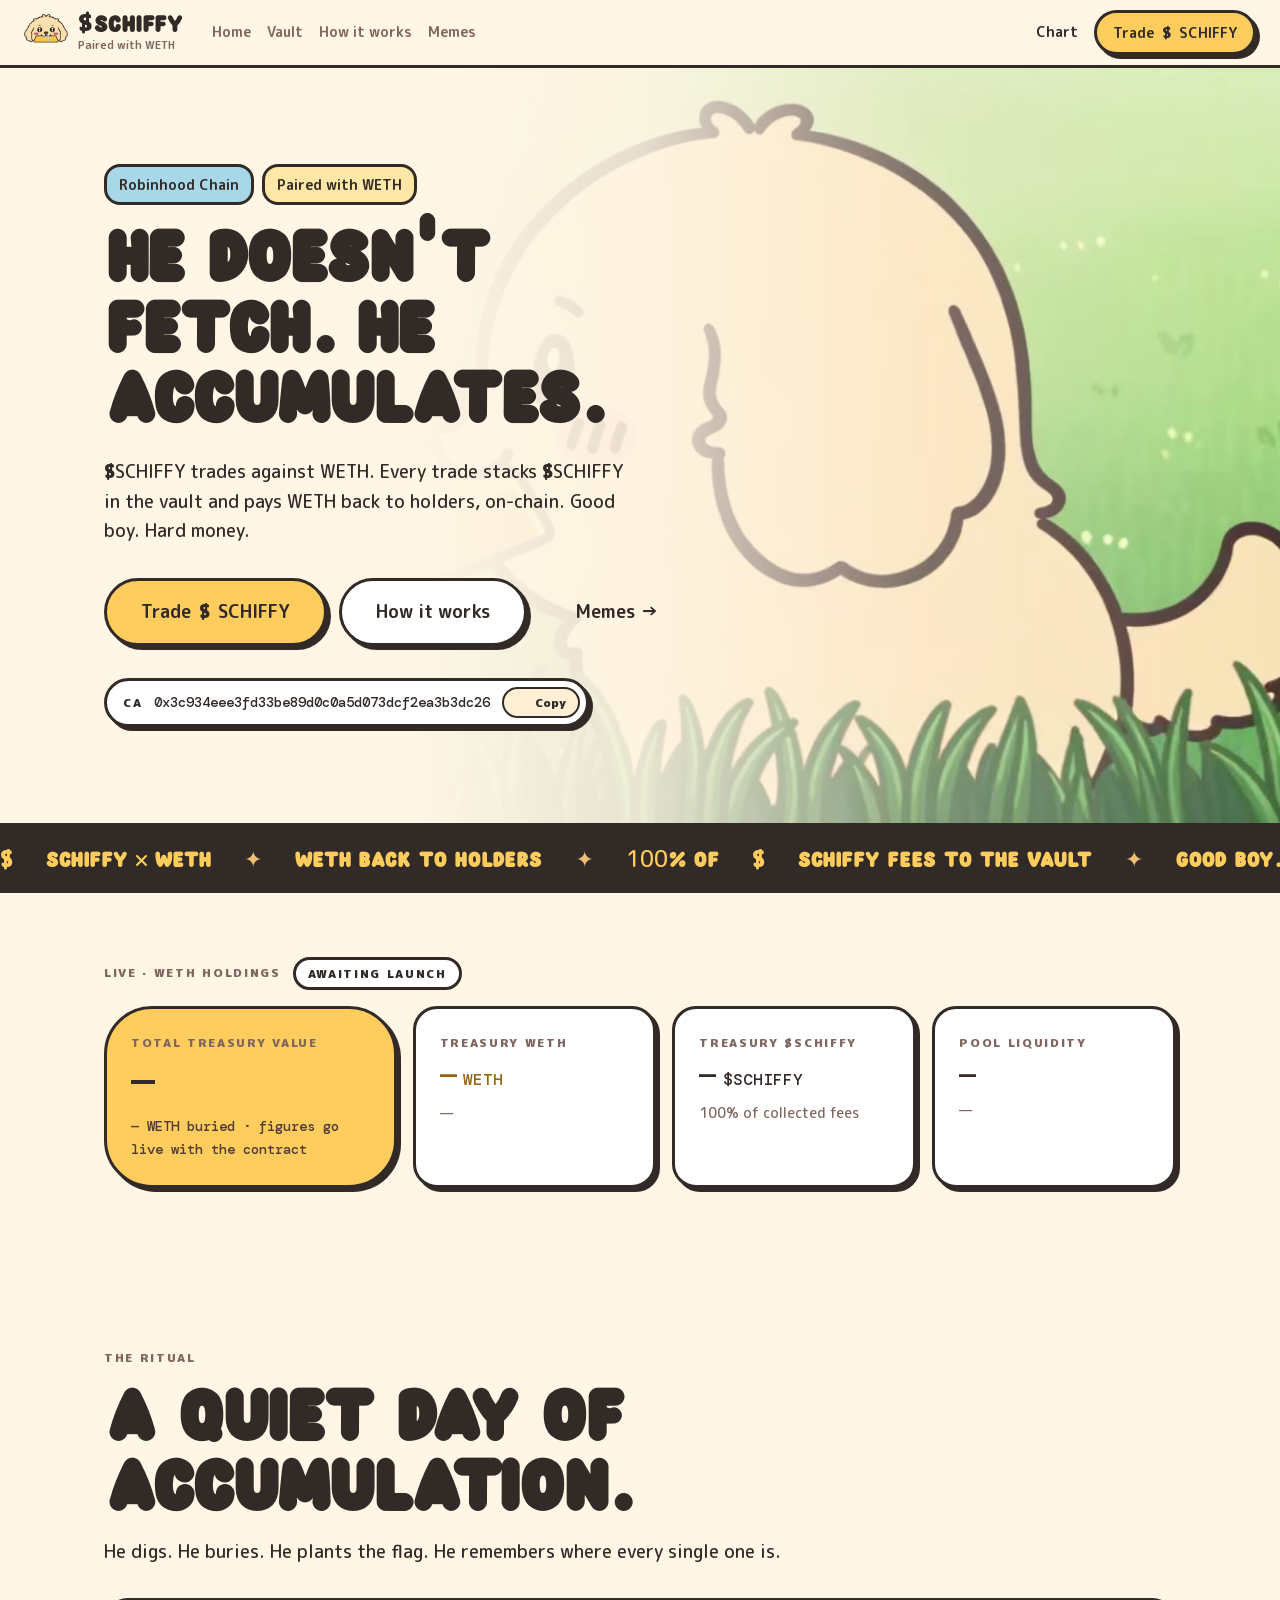
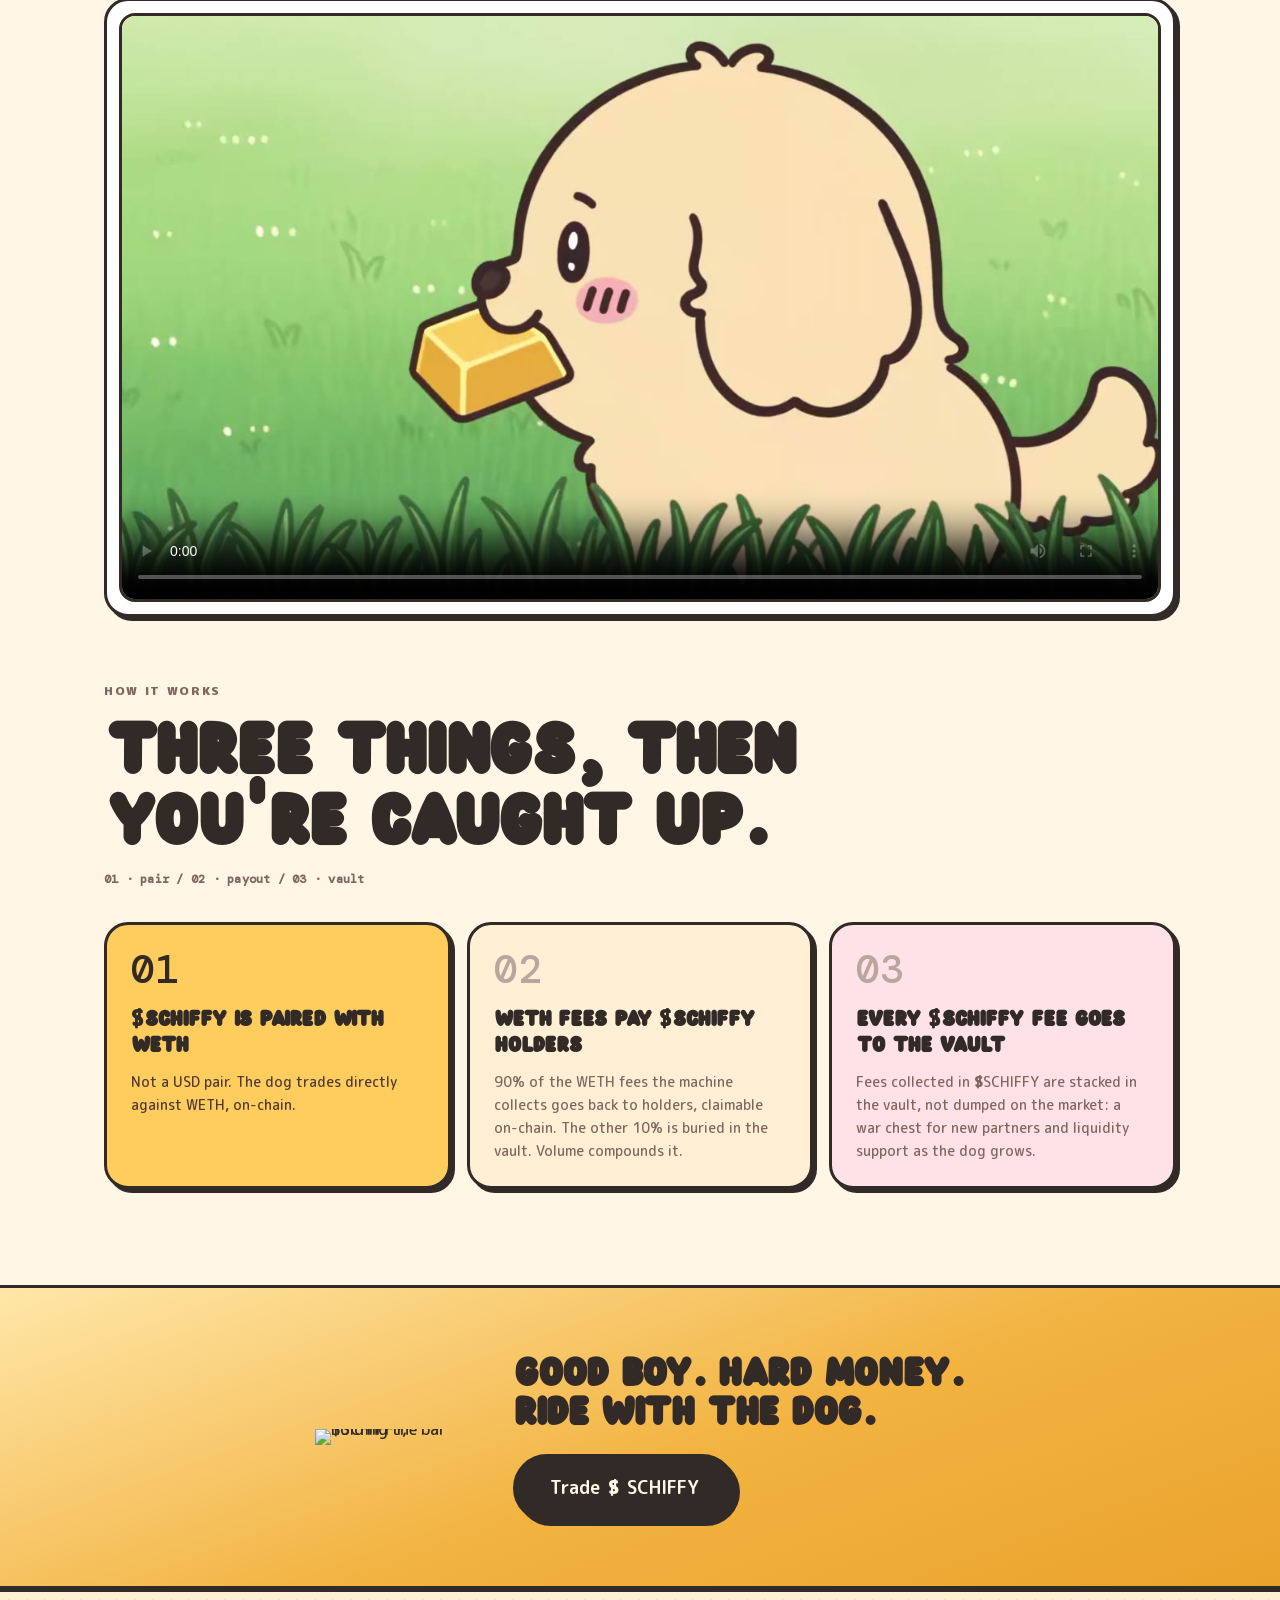
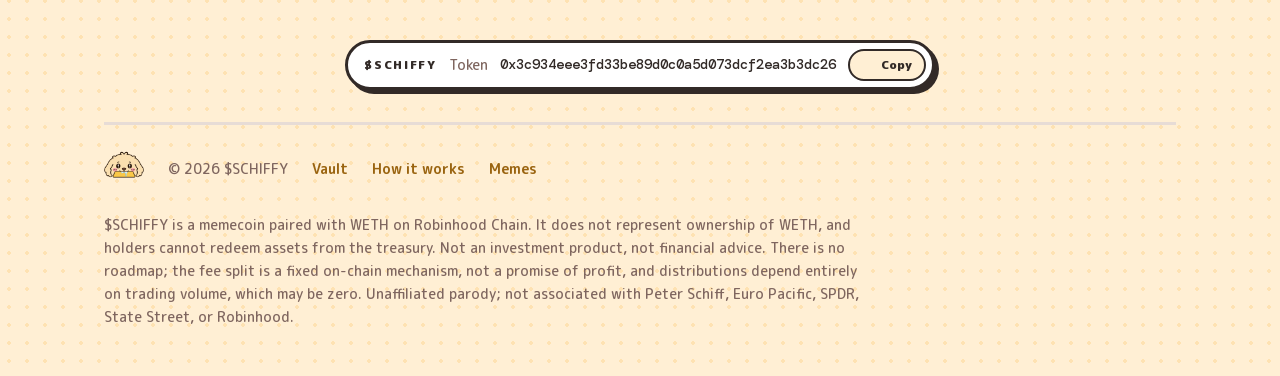
==== commit b7a76df8: "update" ====
--- a/index.html
+++ b/index.html
@@ -980,10 +980,10 @@
     <script src="/file/static/immutable/chunks/0ny_na794cvx4.js" async="" crossorigin=""></script>
     <title>$SCHIFFY — He doesn&#x27;t fetch. He accumulates.</title>
     <meta name="description"
-        content="The golden retriever that doesn&#x27;t fetch — he accumulates. $SCHIFFY trades against tokenized $GLD on Robinhood Chain; every trade stacks $SCHIFFY in the vault and pays gold back to holders, on-chain. Good boy. Hard money." />
+        content="The golden retriever that doesn&#x27;t fetch — he accumulates. $SCHIFFY trades against WETH on Robinhood Chain; every trade stacks $SCHIFFY in the vault and pays WETH back to holders, on-chain. Good boy. Hard money." />
     <meta property="og:title" content="$SCHIFFY — He doesn&#x27;t fetch. He accumulates." />
     <meta property="og:description"
-        content="The golden retriever that doesn&#x27;t fetch — he accumulates. $SCHIFFY trades against tokenized $GLD on Robinhood Chain; every trade stacks $SCHIFFY in the vault and pays gold back to holders, on-chain. Good boy. Hard money." />
+        content="The golden retriever that doesn&#x27;t fetch — he accumulates. $SCHIFFY trades against WETH on Robinhood Chain; every trade stacks $SCHIFFY in the vault and pays WETH back to holders, on-chain. Good boy. Hard money." />
     <meta property="og:url" content="https://schiffy.gold" />
     <meta property="og:site_name" content="$SCHIFFY" />
     <meta property="og:image" content="https://schiffy.gold/opengraph-image.png?opengraph-image.3_nj1ugmg7mgp.png" />
@@ -996,7 +996,7 @@
     <meta name="twitter:creator" content="@schiffygld" />
     <meta name="twitter:title" content="$SCHIFFY — He doesn&#x27;t fetch. He accumulates." />
     <meta name="twitter:description"
-        content="The golden retriever that doesn&#x27;t fetch — he accumulates. $SCHIFFY trades against tokenized $GLD on Robinhood Chain; every trade stacks $SCHIFFY in the vault and pays gold back to holders, on-chain. Good boy. Hard money." />
+        content="The golden retriever that doesn&#x27;t fetch — he accumulates. $SCHIFFY trades against WETH on Robinhood Chain; every trade stacks $SCHIFFY in the vault and pays WETH back to holders, on-chain. Good boy. Hard money." />
     <meta name="twitter:image" content="https://schiffy.gold/opengraph-image.png?opengraph-image.3_nj1ugmg7mgp.png" />
     <meta name="twitter:image:type" content="image/png" />
     <meta name="twitter:image:width" content="1200" />
@@ -1034,8 +1034,7 @@
                     </span><span style="display:grid"><span
                             style="font-family:var(--font-display);font-size:24px;line-height:1;color:var(--ink-900)"><span
                                 style="font-family:var(--font-body);font-weight:900">$</span>SCHIFFY</span><span
-                            style="font-size:11px;font-weight:var(--fw-strong);color:var(--ink-500)">Long
-                            gold</span></span></a>
+                            style="font-size:11px;font-weight:var(--fw-strong);color:var(--ink-500)">Paired with WETH</span></span></a>
                 <nav style="display:flex;gap:var(--sp-4);margin-left:var(--sp-3)"><a
                         style="text-decoration:none;font-family:var(--font-body);font-weight:var(--fw-strong);font-size:var(--fs-small);white-space:nowrap;color:var(--ink-900);border-bottom:3px solid var(--gold-400);padding:3px 0"
                         href="/">Home</a><a
@@ -1066,17 +1065,16 @@
                                 style="display:inline-flex;align-items:center;gap:var(--sp-2);background:var(--sky-300);color:var(--ink-900);border:var(--outline);border-radius:var(--r-md);padding:6px 12px;font-family:var(--font-body);font-weight:var(--fw-strong);font-size:var(--fs-small)">Robinhood
                                 Chain</span><span
                                 style="display:inline-flex;align-items:center;gap:var(--sp-2);background:var(--gold-200);color:var(--ink-900);border:var(--outline);border-radius:var(--r-md);padding:6px 12px;font-family:var(--font-body);font-weight:var(--fw-strong);font-size:var(--fs-small)">Paired
-                                with tokenized <span
-                                    style="font-family:var(--font-body);font-weight:900">$</span>GLD</span></div>
+                                with WETH</span></div>
                         <h1
                             style="font-family:var(--font-display);line-height:var(--lh-display);color:var(--ink-900);margin:0;font-size:var(--fs-display-l)">
                             He doesn&#x27;t fetch. He accumulates.</h1>
                         <p
                             style="max-width:520px;margin-top:var(--sp-5);font-size:var(--fs-body-l);line-height:var(--lh-body)">
                             <span style="font-family:var(--font-body);font-weight:900">$</span>SCHIFFY trades against
-                            tokenized <span style="font-family:var(--font-body);font-weight:900">$</span>GLD. Every
+                            WETH. Every
                             trade stacks <span style="font-family:var(--font-body);font-weight:900">$</span>SCHIFFY in
-                            the vault and pays gold back to holders, on-chain. Good boy. Hard money.</p>
+                            the vault and pays WETH back to holders, on-chain. Good boy. Hard money.</p>
                         <div
                             style="display:flex;flex-direction:row;gap:var(--sp-3);margin-top:var(--sp-6);flex-wrap:wrap">
                             <button
@@ -1097,17 +1095,7 @@
                                         aria-hidden="true"
                                         style="display:inline-block;width:13px;height:13px;flex:0 0 auto;background:var(--ink-900);-webkit-mask-image:url(&quot;https://unpkg.com/lucide-static@0.428.0/icons/copy.svg&quot;);mask-image:url(&quot;https://unpkg.com/lucide-static@0.428.0/icons/copy.svg&quot;);-webkit-mask-repeat:no-repeat;mask-repeat:no-repeat;-webkit-mask-size:contain;mask-size:contain;-webkit-mask-position:center;mask-position:center"></span>Copy</button>
                             </div>
-                            <div
-                                style="display:flex;align-items:center;gap:var(--sp-3);background:var(--white);border:var(--outline);border-radius:var(--r-pill);padding:6px 6px 6px 16px;box-shadow:var(--shadow-sticker);flex-wrap:wrap;max-width:100%">
-                                <span
-                                    style="font-size:var(--fs-caption);font-weight:var(--fw-heavy);letter-spacing:var(--ls-caps);text-transform:uppercase;color:var(--ink-900)">$GLD</span><code
-                                    style="font-family:var(--font-mono);font-size:var(--fs-small);color:var(--ink-900)">0x3c934eee3fd33be89d0c0a5d073dcf2ea3b3dc26</code><button
-                                    disabled=""
-                                    style="all:unset;cursor:not-allowed;display:flex;align-items:center;gap:6px;background:var(--cream-200);border:2px solid var(--ink-900);border-radius:var(--r-pill);padding:4px 12px;font-size:var(--fs-caption);font-weight:var(--fw-heavy)"><span
-                                        aria-hidden="true"
-                                        style="display:inline-block;width:13px;height:13px;flex:0 0 auto;background:var(--ink-900);-webkit-mask-image:url(&quot;https://unpkg.com/lucide-static@0.428.0/icons/copy.svg&quot;);mask-image:url(&quot;https://unpkg.com/lucide-static@0.428.0/icons/copy.svg&quot;);-webkit-mask-repeat:no-repeat;mask-repeat:no-repeat;-webkit-mask-size:contain;mask-size:contain;-webkit-mask-position:center;mask-position:center"></span>Copy</button>
-                            </div>
-                        </div>
+                                                    </div>
                     </div>
                 </div>
             </section>
@@ -1128,10 +1116,9 @@
                     <div
                         style="display:flex;gap:var(--sp-6);padding-right:var(--sp-6);font-family:var(--font-display);font-size:22px;color:var(--gold-300);white-space:nowrap">
                         <span style="display:flex;gap:var(--sp-6)"><span
-                                style="font-family:var(--font-body);font-weight:900">$</span>SCHIFFY × <span
-                                style="font-family:var(--font-body);font-weight:900">$</span>GLD<span
+                                style="font-family:var(--font-body);font-weight:900">$</span>SCHIFFY × WETH<span
                                 style="color:var(--cream-500)">✦</span></span><span
-                            style="display:flex;gap:var(--sp-6)">Gold back to holders<span
+                            style="display:flex;gap:var(--sp-6)">WETH back to holders<span
                                 style="color:var(--cream-500)">✦</span></span><span
                             style="display:flex;gap:var(--sp-6)">100% of <span
                                 style="font-family:var(--font-body);font-weight:900">$</span>SCHIFFY fees to the
@@ -1141,10 +1128,9 @@
                     <div
                         style="display:flex;gap:var(--sp-6);padding-right:var(--sp-6);font-family:var(--font-display);font-size:22px;color:var(--gold-300);white-space:nowrap">
                         <span style="display:flex;gap:var(--sp-6)"><span
-                                style="font-family:var(--font-body);font-weight:900">$</span>SCHIFFY × <span
-                                style="font-family:var(--font-body);font-weight:900">$</span>GLD<span
+                                style="font-family:var(--font-body);font-weight:900">$</span>SCHIFFY × WETH<span
                                 style="color:var(--cream-500)">✦</span></span><span
-                            style="display:flex;gap:var(--sp-6)">Gold back to holders<span
+                            style="display:flex;gap:var(--sp-6)">WETH back to holders<span
                                 style="color:var(--cream-500)">✦</span></span><span
                             style="display:flex;gap:var(--sp-6)">100% of <span
                                 style="font-family:var(--font-body);font-weight:900">$</span>SCHIFFY fees to the
@@ -1157,7 +1143,7 @@
                 <div style="display:flex;align-items:center;gap:var(--sp-3);margin-bottom:var(--sp-4)">
                     <div
                         style="font-size:var(--fs-caption);font-weight:var(--fw-heavy);letter-spacing:var(--ls-caps);text-transform:uppercase;color:var(--ink-500)">
-                        Live · <span style="font-family:var(--font-body);font-weight:900">$</span>GLD holdings</div>
+                        Live · WETH holdings</div>
                     <span
                         style="display:inline-flex;align-items:center;gap:6px;background:var(--white);color:var(--ink-900);border:var(--outline);border-radius:var(--r-pill);padding:4px 12px;font-family:var(--font-body);font-weight:var(--fw-heavy);font-size:var(--fs-caption);letter-spacing:var(--ls-caps);text-transform:uppercase;line-height:1.6">Awaiting
                         launch</span>
@@ -1175,17 +1161,17 @@
                         </div>
                         <div
                             style="margin-top:var(--sp-3);font-family:var(--font-mono);font-size:var(--fs-small);color:var(--ink-700)">
-                            — $GLD buried · figures go live with the contract</div>
+                            — WETH buried · figures go live with the contract</div>
                     </div>
                     <div
                         style="background:var(--white);color:var(--ink-900);border:var(--outline);border-radius:var(--r-lg);padding:var(--sp-5);box-shadow:var(--shadow-sticker);transform:none;transition:all var(--dur-base) var(--ease-boing);font-family:var(--font-body)">
                         <div style="text-align:left;font-family:var(--font-body)">
                             <div
                                 style="font-size:var(--fs-caption);font-weight:var(--fw-heavy);letter-spacing:var(--ls-caps);text-transform:uppercase;color:var(--ink-500);margin-bottom:var(--sp-2)">
-                                Treasury gold</div>
+                                Treasury WETH</div>
                             <div style="display:flex;align-items:baseline;gap:6px;justify-content:flex-start"><span
                                     style="font-family:var(--font-mono);font-size:var(--fs-title);font-weight:500;letter-spacing:var(--ls-mono);line-height:1.05;color:var(--gold-700)">—</span><span
-                                    style="font-family:var(--font-mono);font-size:var(--fs-body);color:var(--gold-700)">$GLD</span>
+                                    style="font-family:var(--font-mono);font-size:var(--fs-body);color:var(--gold-700)">WETH</span>
                             </div>
                             <div style="margin-top:var(--sp-2);font-size:var(--fs-small);color:var(--ink-500)">—</div>
                         </div>
@@ -1218,86 +1204,7 @@
                     </div>
                 </div>
             </section>
-            <section style="background:var(--white);border-top:var(--outline);border-bottom:var(--outline)">
-                <div class="max grid-underlying" style="padding-top:var(--sp-9);padding-bottom:var(--sp-9)">
-                    <div style="max-width:var(--container-narrow)">
-                        <div
-                            style="font-size:var(--fs-caption);font-weight:var(--fw-heavy);letter-spacing:var(--ls-caps);text-transform:uppercase;color:var(--ink-500);margin-bottom:var(--sp-3)">
-                            The underlying</div>
-                        <h2
-                            style="font-family:var(--font-display);line-height:var(--lh-display);color:var(--ink-900);margin:0;font-size:var(--fs-display-l)">
-                            Every ounce minted is his chart.</h2>
-                        <p
-                            style="margin-top:var(--sp-4);margin-bottom:0;font-size:var(--fs-body-l);line-height:var(--lh-body)">
-                            $GLD isn&#x27;t a mascot here: it&#x27;s the other side of the pair. Tokenized gold, settled
-                            on-chain, sits underneath $SCHIFFY&#x27;s price. When the world wants hard money, the dog
-                            eats.</p>
-                    </div>
-                    <div style="display:grid;gap:var(--sp-3)">
-                        <div class="grid-3">
-                            <div
-                                style="background:var(--cream-200);color:var(--ink-900);border:var(--outline);border-radius:var(--r-lg);padding:var(--sp-4);box-shadow:var(--shadow-sticker);transform:none;transition:all var(--dur-base) var(--ease-boing);font-family:var(--font-body)">
-                                <div style="text-align:left;font-family:var(--font-body)">
-                                    <div
-                                        style="font-size:var(--fs-caption);font-weight:var(--fw-heavy);letter-spacing:var(--ls-caps);text-transform:uppercase;color:var(--ink-500);margin-bottom:var(--sp-2)">
-                                        Pair side</div>
-                                    <div style="display:flex;align-items:baseline;gap:6px;justify-content:flex-start">
-                                        <span
-                                            style="font-family:var(--font-mono);font-size:var(--fs-heading);font-weight:500;letter-spacing:var(--ls-mono);line-height:1.05;color:var(--ink-900)">$GLD</span>
-                                    </div>
-                                </div>
-                            </div>
-                            <div
-                                style="background:var(--cream-200);color:var(--ink-900);border:var(--outline);border-radius:var(--r-lg);padding:var(--sp-4);box-shadow:var(--shadow-sticker);transform:none;transition:all var(--dur-base) var(--ease-boing);font-family:var(--font-body)">
-                                <div style="text-align:left;font-family:var(--font-body)">
-                                    <div
-                                        style="font-size:var(--fs-caption);font-weight:var(--fw-heavy);letter-spacing:var(--ls-caps);text-transform:uppercase;color:var(--ink-500);margin-bottom:var(--sp-2)">
-                                        In treasury</div>
-                                    <div style="display:flex;align-items:baseline;gap:6px;justify-content:flex-start">
-                                        <span
-                                            style="font-family:var(--font-mono);font-size:var(--fs-heading);font-weight:500;letter-spacing:var(--ls-mono);line-height:1.05;color:var(--ink-900)">—</span>
-                                    </div>
-                                </div>
-                            </div>
-                            <div
-                                style="background:var(--cream-200);color:var(--ink-900);border:var(--outline);border-radius:var(--r-lg);padding:var(--sp-4);box-shadow:var(--shadow-sticker);transform:none;transition:all var(--dur-base) var(--ease-boing);font-family:var(--font-body)">
-                                <div style="text-align:left;font-family:var(--font-body)">
-                                    <div
-                                        style="font-size:var(--fs-caption);font-weight:var(--fw-heavy);letter-spacing:var(--ls-caps);text-transform:uppercase;color:var(--ink-500);margin-bottom:var(--sp-2)">
-                                        Settlement</div>
-                                    <div style="display:flex;align-items:baseline;gap:6px;justify-content:flex-start">
-                                        <span
-                                            style="font-family:var(--font-mono);font-size:var(--fs-heading);font-weight:500;letter-spacing:var(--ls-mono);line-height:1.05;color:var(--ink-900)">On-chain</span>
-                                    </div>
-                                </div>
-                            </div>
-                        </div>
-                        <div
-                            style="background:var(--ink-900);color:var(--cream-100);border:var(--outline);border-radius:var(--r-lg);padding:var(--sp-5);box-shadow:var(--shadow-sticker);transform:none;transition:all var(--dur-base) var(--ease-boing);font-family:var(--font-body)">
-                            <div style="display:flex;align-items:center;gap:var(--sp-4)">
-                                <div style="flex:1">
-                                    <div style="text-align:left;font-family:var(--font-body)">
-                                        <div
-                                            style="font-size:var(--fs-caption);font-weight:var(--fw-heavy);letter-spacing:var(--ls-caps);text-transform:uppercase;color:var(--cream-300);margin-bottom:var(--sp-2)">
-                                            $GLD · tokenized gold</div>
-                                        <div
-                                            style="display:flex;align-items:baseline;gap:6px;justify-content:flex-start">
-                                            <span
-                                                style="font-family:var(--font-mono);font-size:var(--fs-title);font-weight:500;letter-spacing:var(--ls-mono);line-height:1.05;color:var(--cream-100)">—</span>
-                                        </div>
-                                        <div
-                                            style="margin-top:var(--sp-2);font-size:var(--fs-small);color:var(--cream-300)">
-                                            SPDR Gold Trust (NYSE Arca) · live ETF quote</div>
-                                    </div>
-                                </div><span
-                                    style="display:inline-flex;align-items:center;gap:6px;background:var(--gold-300);color:var(--ink-900);border:var(--outline);border-radius:var(--r-pill);padding:4px 12px;font-family:var(--font-body);font-weight:var(--fw-heavy);font-size:var(--fs-caption);letter-spacing:var(--ls-caps);text-transform:uppercase;line-height:1.6"><span
-                                        style="width:7px;height:7px;border-radius:50%;background:var(--ink-900);flex:0 0 auto"></span>Live</span>
-                            </div>
-                        </div>
-                    </div>
-                </div>
-            </section>
-            <section class="max" style="padding-top:var(--sp-9);padding-bottom:var(--sp-6)">
+                        <section class="max" style="padding-top:var(--sp-9);padding-bottom:var(--sp-6)">
                 <div style="max-width:var(--container-narrow)">
                     <div
                         style="font-size:var(--fs-caption);font-weight:var(--fw-heavy);letter-spacing:var(--ls-caps);text-transform:uppercase;color:var(--ink-500);margin-bottom:var(--sp-3)">
@@ -1336,12 +1243,10 @@
                         <h3
                             style="font-family:var(--font-display);line-height:var(--lh-title);color:var(--ink-900);margin:0;font-size:var(--fs-heading);margin-top:var(--sp-4)">
                             <span style="font-family:var(--font-body);font-weight:900">$</span>SCHIFFY is paired with
-                            tokenized <span style="font-family:var(--font-body);font-weight:900">$</span>GLD</h3>
+                            WETH</h3>
                         <p
                             style="margin-top:var(--sp-3);margin-bottom:0;font-size:var(--fs-small);line-height:var(--lh-body);color:var(--ink-700)">
-                            Not a USD pair. The dog trades directly against gold, on-chain, so <span
-                                style="font-family:var(--font-body);font-weight:900">$</span>SCHIFFY moves with the
-                            hardest money there is.</p>
+                            Not a USD pair. The dog trades directly against WETH, on-chain.</p>
                     </div>
                     <div
                         style="background:var(--cream-200);color:var(--ink-900);border:var(--outline);border-radius:var(--r-lg);padding:var(--sp-5);box-shadow:var(--shadow-sticker);transform:none;transition:all var(--dur-base) var(--ease-boing);font-family:var(--font-body)">
@@ -1350,11 +1255,11 @@
                             02</div>
                         <h3
                             style="font-family:var(--font-display);line-height:var(--lh-title);color:var(--ink-900);margin:0;font-size:var(--fs-heading);margin-top:var(--sp-4)">
-                            Gold fees pay <span style="font-family:var(--font-body);font-weight:900">$</span>SCHIFFY
+                            WETH fees pay <span style="font-family:var(--font-body);font-weight:900">$</span>SCHIFFY
                             holders</h3>
                         <p
                             style="margin-top:var(--sp-3);margin-bottom:0;font-size:var(--fs-small);line-height:var(--lh-body);color:var(--ink-500)">
-                            90% of the <span style="font-family:var(--font-body);font-weight:900">$</span>GLD fees the
+                            90% of the WETH fees the
                             machine collects goes back to holders, claimable on-chain. The other 10% is buried in the
                             vault. Volume compounds it.</p>
                     </div>
@@ -1410,7 +1315,7 @@
         </main>
         <!--$-->
         <!--/$-->
-        <footer style="border-top:var(--outline);background-image:var(--pattern-dot);background-size:var(--pattern-dot-size);background-color:var(--cream-200)"><div class="max" style="padding:var(--sp-7) var(--sp-5)"><div style="display:flex;flex-wrap:wrap;gap:var(--sp-3);justify-content:center"><div style="display:flex;align-items:center;gap:var(--sp-3);background:var(--white);border:var(--outline);border-radius:var(--r-pill);padding:6px 6px 6px 16px;box-shadow:var(--shadow-sticker);flex-wrap:wrap;max-width:100%"><span style="font-size:var(--fs-caption);font-weight:var(--fw-heavy);letter-spacing:var(--ls-caps);text-transform:uppercase;color:var(--ink-900)">$SCHIFFY</span><span style="font-size:var(--fs-small);color:var(--ink-500)">Token</span><code style="font-family:var(--font-mono);font-size:var(--fs-small);color:var(--ink-900)">0x3c934eee3fd33be89d0c0a5d073dcf2ea3b3dc26</code><button style="all:unset;cursor:pointer;display:flex;align-items:center;gap:6px;background:var(--cream-200);border:2px solid var(--ink-900);border-radius:var(--r-pill);padding:4px 12px;font-size:var(--fs-caption);font-weight:var(--fw-heavy)"><span aria-hidden="true" style="display:inline-block;width:13px;height:13px;flex:0 0 auto;background:var(--ink-900);-webkit-mask-image:url(&quot;https://unpkg.com/lucide-static@0.428.0/icons/copy.svg&quot;);mask-image:url(&quot;https://unpkg.com/lucide-static@0.428.0/icons/copy.svg&quot;);-webkit-mask-repeat:no-repeat;mask-repeat:no-repeat;-webkit-mask-size:contain;mask-size:contain;-webkit-mask-position:center;mask-position:center"></span>Copy</button></div></div><div style="display:flex;align-items:center;gap:var(--sp-5);margin-top:var(--sp-6);padding-top:var(--sp-5);border-top:3px solid var(--ink-100);flex-wrap:wrap"><span style="display:inline-block;line-height:0"><style>@keyframes schiffy-wag{0%,100%{transform:rotate(-2deg)}50%{transform:rotate(2deg)}}</style><img src="/art/nav-icon.png" alt="$SCHIFFY" style="width:40px;height:auto;display:block;transform-origin:50% 85%;animation:none"/></span><span style="font-size:var(--fs-small);color:var(--ink-500)">© 2026 $SCHIFFY</span><a style="color:var(--text-link);text-decoration:none;font-weight:var(--fw-strong);font-size:var(--fs-small)" href="/vault">Vault</a><a style="color:var(--text-link);text-decoration:none;font-weight:var(--fw-strong);font-size:var(--fs-small)" href="/how">How it works</a><a style="color:var(--text-link);text-decoration:none;font-weight:var(--fw-strong);font-size:var(--fs-small)" href="/memes">Memes</a></div><p style="margin-top:var(--sp-5);margin-bottom:0;max-width:760px;font-size:var(--fs-small);line-height:var(--lh-body);color:var(--ink-500)">$SCHIFFY is a memecoin paired with tokenized $GLD on Robinhood Chain. It does not represent ownership of gold, and holders cannot redeem assets from the treasury. Not an investment product, not financial advice. There is no roadmap; the fee split is a fixed on-chain mechanism, not a promise of profit, and distributions depend entirely on trading volume, which may be zero. Unaffiliated parody; not associated with Peter Schiff, Euro Pacific, SPDR, State Street, or Robinhood.</p></div></footer>
+        <footer style="border-top:var(--outline);background-image:var(--pattern-dot);background-size:var(--pattern-dot-size);background-color:var(--cream-200)"><div class="max" style="padding:var(--sp-7) var(--sp-5)"><div style="display:flex;flex-wrap:wrap;gap:var(--sp-3);justify-content:center"><div style="display:flex;align-items:center;gap:var(--sp-3);background:var(--white);border:var(--outline);border-radius:var(--r-pill);padding:6px 6px 6px 16px;box-shadow:var(--shadow-sticker);flex-wrap:wrap;max-width:100%"><span style="font-size:var(--fs-caption);font-weight:var(--fw-heavy);letter-spacing:var(--ls-caps);text-transform:uppercase;color:var(--ink-900)">$SCHIFFY</span><span style="font-size:var(--fs-small);color:var(--ink-500)">Token</span><code style="font-family:var(--font-mono);font-size:var(--fs-small);color:var(--ink-900)">0x3c934eee3fd33be89d0c0a5d073dcf2ea3b3dc26</code><button style="all:unset;cursor:pointer;display:flex;align-items:center;gap:6px;background:var(--cream-200);border:2px solid var(--ink-900);border-radius:var(--r-pill);padding:4px 12px;font-size:var(--fs-caption);font-weight:var(--fw-heavy)"><span aria-hidden="true" style="display:inline-block;width:13px;height:13px;flex:0 0 auto;background:var(--ink-900);-webkit-mask-image:url(&quot;https://unpkg.com/lucide-static@0.428.0/icons/copy.svg&quot;);mask-image:url(&quot;https://unpkg.com/lucide-static@0.428.0/icons/copy.svg&quot;);-webkit-mask-repeat:no-repeat;mask-repeat:no-repeat;-webkit-mask-size:contain;mask-size:contain;-webkit-mask-position:center;mask-position:center"></span>Copy</button></div></div><div style="display:flex;align-items:center;gap:var(--sp-5);margin-top:var(--sp-6);padding-top:var(--sp-5);border-top:3px solid var(--ink-100);flex-wrap:wrap"><span style="display:inline-block;line-height:0"><style>@keyframes schiffy-wag{0%,100%{transform:rotate(-2deg)}50%{transform:rotate(2deg)}}</style><img src="/art/nav-icon.png" alt="$SCHIFFY" style="width:40px;height:auto;display:block;transform-origin:50% 85%;animation:none"/></span><span style="font-size:var(--fs-small);color:var(--ink-500)">© 2026 $SCHIFFY</span><a style="color:var(--text-link);text-decoration:none;font-weight:var(--fw-strong);font-size:var(--fs-small)" href="/vault">Vault</a><a style="color:var(--text-link);text-decoration:none;font-weight:var(--fw-strong);font-size:var(--fs-small)" href="/how">How it works</a><a style="color:var(--text-link);text-decoration:none;font-weight:var(--fw-strong);font-size:var(--fs-small)" href="/memes">Memes</a></div><p style="margin-top:var(--sp-5);margin-bottom:0;max-width:760px;font-size:var(--fs-small);line-height:var(--lh-body);color:var(--ink-500)">$SCHIFFY is a memecoin paired with WETH on Robinhood Chain. It does not represent ownership of WETH, and holders cannot redeem assets from the treasury. Not an investment product, not financial advice. There is no roadmap; the fee split is a fixed on-chain mechanism, not a promise of profit, and distributions depend entirely on trading volume, which may be zero. Unaffiliated parody; not associated with Peter Schiff, Euro Pacific, SPDR, State Street, or Robinhood.</p></div></footer>
     </div>
     <script src="/file/static/immutable/chunks/25kvgcvbp6c14.js" id="_R_" async=""></script>
     <script>
@@ -1418,7 +1323,7 @@
     </script>
     <script>
         self.__next_f.push([1,
-            "1:\"$Sreact.fragment\"\n2:I[51000,[\"/file/static/immutable/chunks/2corl6wyj4669.js\",\"/file/static/immutable/chunks/0kk-g0bmweeqv.js\"],\"default\"]\n3:I[39756,[\"/file/static/immutable/chunks/2corl6wyj4669.js\",\"/file/static/immutable/chunks/0kk-g0bmweeqv.js\"],\"default\"]\n4:I[37457,[\"/file/static/immutable/chunks/2corl6wyj4669.js\",\"/file/static/immutable/chunks/0kk-g0bmweeqv.js\"],\"default\"]\n5:I[47257,[\"/file/static/immutable/chunks/2corl6wyj4669.js\",\"/file/static/immutable/chunks/0kk-g0bmweeqv.js\"],\"ClientPageRoot\"]\n6:I[52683,[\"/file/static/immutable/chunks/2corl6wyj4669.js\",\"/file/static/immutable/chunks/0kk-g0bmweeqv.js\",\"/file/static/immutable/chunks/0ny_na794cvx4.js\"],\"default\"]\n9:I[97367,[\"/file/static/immutable/chunks/2corl6wyj4669.js\",\"/file/static/immutable/chunks/0kk-g0bmweeqv.js\"],\"OutletBoundary\"]\na:\"$Sreact.suspense\"\nc:I[97367,[\"/file/static/immutable/chunks/2corl6wyj4669.js\",\"/file/static/immutable/chunks/0kk-g0bmweeqv.js\"],\"ViewportBoundary\"]\ne:I[97367,[\"/file/static/immutable/chunks/2corl6wyj4669.js\",\"/file/static/immutable/chunks/0kk-g0bmweeqv.js\"],\"MetadataBoundary\"]\n10:I[68027,[\"/file/static/immutable/chunks/2corl6wyj4669.js\",\"/file/static/immutable/chunks/0kk-g0bmweeqv.js\"],\"default\",1]\n:HL[\"/file/static/immutable/chunks/1c6tff8xmmyeq.css\",\"style\"]\n:HL[\"/file/static/immutable/chunks/1duzcragy5dhe.css\",\"style\"]\n:HL[\"/file/static/immutable/chunks/2vscjlrm4kkk9.css\",\"style\"]\n:HL[\"/file/static/immutable/media/0020eb8cdd9f5ceb-s.p.3xr0kr112zjge.woff2\",\"font\",{\"crossOrigin\":\"\",\"type\":\"font/woff2\"}]\n:HL[\"/file/static/immutable/media/00cbdcdc1d6bd8e9-s.p.0b-cp93mce5xi.woff2\",\"font\",{\"crossOrigin\":\"\",\"type\":\"font/woff2\"}]\n:HL[\"/file/static/immutable/media/00e7f0a21678759e-s.p.3mvr8qkmtqcty.woff2\",\"font\",{\"crossOrigin\":\"\",\"type\":\"font/woff2\"}]\n:HL[\"/file/static/immutable/media/00f038519c37c519-s.p.3p66uqoe6piig.woff2\",\"font\",{\"crossOrigin\":\"\",\"type\":\"font/woff2\"}]\n:HL[\"/file/static/immutable/media/011980d1c49a1cf9-s.p.3_izrb3dlzuyi.woff2\",\"font\",{\"crossOrigin\":\"\",\"type\":\"font/woff2\"}]\n:HL[\"/file/static/immutable/media/01bbfc34f5229e0b-s.p.2w2o0eomop1cr.woff2\",\"font\",{\"crossOrigin\":\"\",\"type\":\"font/woff2\"}]\n:HL[\"/file/static/immutable/media/01cfe04e2465d081-s.p.24tlzgzymuau1.woff2\",\"font\",{\"crossOrigin\":\"\",\"type\":\"font/woff2\"}]\n:HL[\"/file/static/immutable/media/0334ba8576354988-s.p.36qqc7sp5cvpa.woff2\",\"font\",{\"crossOrigin\":\"\",\"type\":\"font/woff2\"}]\n:HL[\"/file/static/immutable/media/03d8e4b1e41dfaf3-s.p.3rx7m6iw2b5bh.woff2\",\"font\",{\"crossOrigin\":\"\",\"type\":\"font/woff2\"}]\n:HL[\"/file/static/immutable/media/040b73bbacf20a10-s.p.0927a4a5jt23o.woff2\",\"font\",{\"crossOrigin\":\"\",\"type\":\"font/woff2\"}]\n:HL[\"/file/static/immutable/media/0491265ffe57d217-s.p.3bau5ttn39tt1.woff2\",\"font\",{\"crossOrigin\":\"\",\"type\":\"font/woff2\"}]\n:HL[\"/file/static/immutable/media/04b489f1dad3c0d9-s.p.27p9gxil8qejc.woff2\",\"font\",{\"crossOrigin\":\"\",\"type\":\"font/woff2\"}]\n:HL[\"/file/static/immutable/media/0605de7ac2d51e30-s.p.3w0h73fzd5iux.woff2\",\"font\",{\"crossOrigin\":\"\",\"type\":\"font/woff2\"}]\n:HL[\"/file/static/immutable/media/0625ae1d7c9515f1-s.p.0s5u4jy3umizr.woff2\",\"font\",{\"crossOrigin\":\"\",\"type\":\"font/woff2\"}]\n:HL[\"/file/static/immutable/media/06ad5e14cea8a524-s.p.3hzmiusis9o06.woff2\",\"font\",{\"crossOrigin\":\"\",\"type\":\"font/woff2\"}]\n:HL[\"/file/static/immutable/media/06e8ff5e145e9cfd-s.p.1ioz_h4f-qxol.woff2\",\"font\",{\"crossOrigin\":\"\",\"type\":\"font/woff2\"}]\n:HL[\"/file/static/immutable/media/0702ef5e5a6830be-s.p.29khjhutvv6m_.woff2\",\"font\",{\"crossOrigin\":\"\",\"type\":\"font/woff2\"}]\n:HL[\"/file/static/immutable/media/07d623db0f32bf19-s.p.2tg3kbgqu9c8p.woff2\",\"font\",{\"crossOrigin\":\"\",\"type\":\"font/woff2\"}]\n:HL[\"/file/static/immutable/media/07e1b86a7736c3e7-s.p.1zhlbdsvpaccp.woff2\",\"font\",{\"crossOrigin\":\"\",\"type\":\"font/woff2\"}]\n:HL[\"/file/static/immutable/media/08b39b4f9ca45fb2-s.p.03eiwsq-gprf6.woff2\",\"font\",{\"crossOrigin\":\"\",\"type\":\"font/woff2\"}]\n:HL[\"/file/static/immutable/media/08d6ab75d954e9dc-s.p.35tpxq7zdd4x2.woff2\",\"font\",{\"crossOrigin\":\"\",\"type\":\"font/woff2\"}]\n:HL[\"/file/static/immutable/media/0994b6a82ef4a8c3-s.p.1j5-slyw_2bnr.woff2\",\"font\",{\"crossOrigin\":\"\",\"type\":\"font/woff2\"}]\n:HL[\"/file/static/immutable/media/09aec25a9dd3b024-s.p.2rt6xsaxvorvq.woff2\",\"font\",{\"crossOrigin\":\"\",\"type\":\"font/woff2\"}]\n:HL[\"/file/static/immutable/media/0c4c1ef17df0104f-s.p.1-0hamivryim-.woff2\",\"font\",{\"crossOrigin\":\"\",\"type\":\"font/woff2\"}]\n:HL[\"/file/static/immutable/media/0d2d633d7022ef69-s.p.0u3nckp6pdc-_.woff2\",\"font\",{\"crossOrigin\":\"\",\"type\":\"font/woff2\"}]\n:HL[\"/file/static/immutable/media/0de36441987432e3-s.p.44-4e725mitiy.woff2\",\"font\",{\"crossOrigin\":\"\",\"type\":\"font/woff2\"}]\n:HL[\"/file/static/immutable/media/0e3420f47bc396ed-s.p.02pomn65cnmn5.woff2\",\"font\",{\"crossOrigin\":\"\",\"type\":\"font/woff2\"}]\n:HL[\"/file/static/immutable/media/0e401709bedf38c5-s.p.16uhp4mlfe69e.woff2\",\"font\",{\"crossOrigin\":\"\",\"type\":\"font/woff2\"}]\n:HL[\"/file/static/immutable/media/0e73b8c9d5e32583-s.p.30fkxp-81ieco.woff2\",\"font\",{\"crossOrigin\":\"\",\"type\":\"font/woff2\"}]\n:HL[\"/file/static/immutable/media/0e8663ca58e8aaa2-s.p.3y9a3s3188p9s.woff2\",\"font\",{\"crossOrigin\":\"\",\"type\":\"font/woff2\"}]\n:HL[\"/file/static/immutable/media/0e9c6bf37e3c0515-s.p.2p1ys2apa54jw.woff2\",\"font\",{\"crossOrigin\":\"\",\"type\":\"font/woff2\"}]\n:HL[\"/file/static/immutable/media/0f41e2f439ace65b-s.p.0d-6hul38lija.woff2\",\"font\",{\"crossOrigin\":\"\",\"type\":\"font/woff2\"}]\n:HL[\"/file/static/immutable/media/0f53c49731b46299-s.p.1edttzrfc-sje.woff2\",\"font\",{\"crossOrigin\":\"\",\"type\":\"font/woff2\"}]\n:HL[\"/file/static/immutable/media/0f94db50b846a6a1-s.p.26l5jro6cydgx.woff2\",\"font\",{\"crossOrigin\":\"\",\"type\":\"font/woff2\"}]\n:HL[\"/file/static/immutable/media/0fde8ea31b755609-s.p.0riw817v_ofim.woff2\",\"font\",{\"crossOrigin\":\"\",\"type\":\"font/woff2\"}]\n:HL[\"/file/static/immutable/media/1012b05c9d3d5697-s.p.2b53c6gr-ix--.woff2\",\"font\",{\"crossOrigin\":\"\",\"type\":\"font/woff2\"}]\n:HL[\"/file/static/immutable/media/1029d326a5895ee7-s.p.11251lgqui6wu.woff2\",\"font\",{\"crossOrigin\":\"\",\"type\":\"font/woff2\"}]\n:HL[\"/file/static/immutable/media/1088aceddbd57e7f-s.p.1_4b4705u11ai.woff2\",\"font\",{\"crossOrigin\":\"\",\"type\":\"font/woff2\"}]\n:HL[\"/file/static/immutable/media/114e2a253743d3ab-s.p.1bal2eu1tu-wo.woff2\",\"font\",{\"crossOrigin\":\"\",\"type\":\"font/woff2\"}]\n:HL[\"/file/static/immutable/media/11fc993f73d6aa2c-s.p.0u-h-yeq5lkip.woff2\",\"font\",{\"crossOrigin\":\"\",\"type\":\"font/woff2\"}]\n:HL[\"/file/static/immutable/media/122ec711b09d0995-s.p.2xjmvlbz78pvb.woff2\",\"font\",{\"crossOrigin\":\"\",\"type\":\"font/woff2\"}]\n:HL[\"/file/static/immutable/media/131b9961ae036b7d-s.p.287ow4dwjzyi4.woff2\",\"font\",{\"crossOrigin\":\"\",\"type\":\"font/woff2\"}]\n:HL[\"/file/static/immutable/media/1333edef936fe0f0-s.p.3a23sh7nyvxyb.woff2\",\"font\",{\"crossOrigin\":\"\",\"type\":\"font/woff2\"}]\n:HL[\"/file/static/immutable/media/135e2f13029ff517-s.p.426tqc7es8dr5.woff2\",\"font\",{\"crossOrigin\":\"\",\"type\":\"font/woff2\"}]\n:HL[\"/file/static/immutable/media/139213afd47b430c-s.p.24s-_sxoeo9eg.woff2\",\"font\",{\"crossOrigin\":\"\",\"type\":\"font/woff2\"}]\n:HL[\"/file/static/immutable/media/139f5447a11721a7-s.p.3kj0mfo94ynt3.woff2\",\"font\",{\"crossOrigin\":\"\",\"type\":\"font/woff2\"}]\n:HL[\"/file/static/immutable/media/14035c9b4e2946bb-s.p.09tw5jrk5rj5-.woff2\",\"font\",{\"crossOrigin\":\"\",\"type\":\"font/woff2\"}]\n:HL[\"/file/static/immutable/media/142dfee3dc648c56-s.p.1tumnw6zbcrb9.woff2\",\"font\",{\"crossOrigin\":\"\",\"type\":\"font/woff2\"}]\n:HL[\"/file/static/immutable/media/1452cba13f768070-s.p.0p90umsfhq9q3.woff2\",\"font\",{\"crossOrigin\":\"\",\"type\":\"font/woff2\"}]\n:HL[\"/file/static/immutable/media/1494e2fd417fb345-s.p.1-1jgka9e23mu.woff2\",\"font\",{\"crossOrigin\":\"\",\"type\":\"font/woff2\"}]\n:HL[\"/file/static/immutable/media/150144c397d1a9ea-s.p.1rnupd_zhp_ey.woff2\",\"font\",{\"crossOrigin\":\"\",\"type\":\"font/woff2\"}]\n:HL[\"/file/static/immutable/media/165b37075b9c812d-s.p.0xzib_qyz90f-.woff2\",\"font\",{\"crossOrigin\":\"\",\"type\":\"font/woff2\"}]\n:HL[\"/file/static/immutable/media/17ff2a90ba9e319b-s.p.22prorrldag0v.woff2\",\"font\",{\"crossOrigin\":\"\",\"type\":\"font/woff2\"}]\n:HL[\"/file/static/immutable/media/180b6e697919e0b3-s.p.1wqqf8yt_mkam.woff2\",\"font\",{\"crossOrigin\":\"\",\"type\":\"font/woff2\"}]\n:HL[\"/file/static/immutable/media/18543ace01fd87d0-s.p.32iase85_m66g.woff2\",\"font\",{\"crossOrigin\":\"\",\"type\":\"font/woff2\"}]\n:HL[\"/file/static/immutable/media/18dc53c93b1d064e-s.p.23lfhdoa8-pvb.woff2\",\"font\",{\"crossOrigin\":\"\",\"type\":\"font/woff2\"}]\n:HL[\"/file/static/immutable/media/1a9b4c1fb4e14aea-s.p.455y_hkq366w3.woff2\",\"font\",{\"crossOrigin\":\"\",\"type\":\"font/woff2\"}]\n:HL[\"/file/static/immutable/media/1aaece6e1118950d-s.p.37v_uthl3rgbi.woff2\",\"font\",{\"crossOrigin\":\"\",\"type\":\"font/woff2\"}]\n:HL[\"/file/static/immutable/media/1abbf767cbfc15d5-s.p.3xodtx2ybfts1.woff2\",\"font\",{\"crossOrigin\":\"\",\"type\":\"font/woff2\"}]\n:HL[\"/file/static/immutable/media/1ac2380e94a2b2aa-s.p.0cz771au1s_s7.woff2\",\"font\",{\"crossOrigin\":\"\",\"type\":\"font/woff2\"}]\n:HL[\"/file/static/immutable/media/1aee17f475e62ad2-s.p.2uuccey645eak.woff2\",\"font\",{\"crossOrigin\":\"\",\"type\":\"font/woff2\"}]\n:HL[\"/file/static/immutable/media/1b2ee4498fac6bc7-s.p.2xgl5n7g6ubw4.woff2\",\"font\",{\"crossOrigin\":\"\",\"type\":\"font/woff2\"}]\n:HL[\"/file/static/immutable/media/1bd6d07d8461a9b3-s.p.31efz_atyyibl.woff2\",\"font\",{\"crossOrigin\":\"\",\"type\":\"font/woff2\"}]\n:HL[\"/file/static/immutable/media/1c2e6831eca5658d-s.p.3jtiuox6nw_at.woff2\",\"font\",{\"crossOrigin\":\"\",\"type\":\"font/woff2\"}]\n:HL[\"/file/static/immutable/media/1e01606346ac277f-s.p.3ta_esqgw-6j_.woff2\",\"font\",{\"crossOrigin\":\"\",\"type\":\"font/woff2\"}]\n:HL[\"/file/static/immutable/media/1e94c2ce13c787ff-s.p.0u6gta6q7y-6p.woff2\",\"font\",{\"crossOrigin\":\"\",\"type\":\"font/woff2\"}]\n:HL[\"/file/static/immutable/media/1ed86a2327191129-s.p.40bqv0yl23ssp.woff2\",\"font\",{\"crossOrigin\":\"\",\"type\":\"font/woff2\"}]\n:HL[\"/file/static/immutable/media/1ee6519db54b33f8-s.p.41ps9wkoo8pi1.woff2\",\"font\",{\"crossOrigin\":\"\",\"type\":\"font/woff2\"}]\n:HL[\"/file/static/immutable/media/1f6d562a6f504d8a-s.p.3unvzuk-l4bk4.woff2\",\"font\",{\"crossOrigin\":\"\",\"type\":\"font/woff2\"}]\n:HL[\"/file/static/immutable/media/1f7156c74acf0912-s.p.3otmaq97zq9to.woff2\",\"font\",{\"crossOrigin\":\"\",\"type\":\"font/woff2\"}]\n:HL[\"/file/static/immutable/media/1f79a4e951ed9cc8-s.p.1dx_-i85ce3k_.woff2\",\"font\",{\"crossOrigin\":\"\",\"type\":\"font/woff2\"}]\n:HL[\"/file/static/immutable/media/20c9c5eb5092990f-s.p.17eetfce1-e0y.woff2\",\"font\",{\"crossOrigin\":\"\",\"type\":\"font/woff2\"}]\n:HL[\"/file/static/immutable/media/20d040491cb4efe6-s.p.2u5bq74lcr9_b.woff2\",\"font\",{\"crossOrigin\":\"\",\"type\":\"font/woff2\"}]\n:HL[\"/file/static/immutable/media/2295525dca88d384-s.p.1555xmau-imng.woff2\",\"font\",{\"crossOrigin\":\"\",\"type\":\"font/woff2\"}]\n:HL[\"/file/static/immutable/media/229f1b394d6ccd24-s.p.3lqoe2h6e5u4o.woff2\",\"font\",{\"crossOrigin\":\"\",\"type\":\"font/woff2\"}]\n:HL[\"/file/static/immutable/media/22e7fdf7ae7b0a04-s.p.3izs-2xp6j3f3.woff2\",\"font\",{\"crossOrigin\":\"\",\"type\":\"font/woff2\"}]\n:HL[\"/file/static/immutable/media/230bdc2503c26058-s.p.41w8e7eds1ebf.woff2\",\"font\",{\"crossOrigin\":\"\",\"type\":\"font/woff2\"}]\n:HL[\"/file/static/immutable/media/24bdc8e8beafa52d-s.p.0jic52pzy_lna.woff2\",\"font\",{\"crossOrigin\":\"\",\"type\":\"font/woff2\"}]\n:HL[\"/file/static/immutable/media/25c159db26868473-s.p.2ql4mkcii9re9.woff2\",\"font\",{\"crossOrigin\":\"\",\"type\":\"font/woff2\"}]\n:HL[\"/file/static/immutable/media/25c6da777702d286-s.p.3zrzb-rccoapx.woff2\",\"font\",{\"crossOrigin\":\"\",\"type\":\"font/woff2\"}]\n:HL[\"/file/static/immutable/media/269c31afed84c109-s.p.2bfqouwuw1gdd.woff2\",\"font\",{\"crossOrigin\":\"\",\"type\":\"font/woff2\"}]\n:HL[\"/file/static/immutable/media/26b4cc845a6cd496-s.p.2xfh95g0awa4d.woff2\",\"font\",{\"crossOrigin\":\"\",\"type\":\"font/woff2\"}]\n:HL[\"/file/static/immutable/media/277078638f4552f1-s.p.15agw1y4pee2n.woff2\",\"font\",{\"crossOrigin\":\"\",\"type\":\"font/woff2\"}]\n:HL[\"/file/static/immutable/media/2813975c326731b6-s.p.3b09lgh9pejl0.woff2\",\"font\",{\"crossOrigin\":\"\",\"type\":\"font/woff2\"}]\n:HL[\"/file/static/immutable/media/28f4e853ed5549bc-s.p.0xfut6foqex_5.woff2\",\"font\",{\"crossOrigin\":\"\",\"type\":\"font/woff2\"}]\n:HL[\"/file/static/immutable/media/294a3d135f87b770-s.p.0lzlxgwaqct-t.woff2\",\"font\",{\"crossOrigin\":\"\",\"type\":\"font/woff2\"}]\n:HL[\"/file/static/immutable/media/2ad26b0aed020483-s.p.0fj9r1dur--_c.woff2\",\"font\",{\"crossOrigin\":\"\",\"type\":\"font/woff2\"}]\n:HL[\"/file/static/immutable/media/2b53595a8c29d6bd-s.p.3uck0p9flida5.woff2\",\"font\",{\"crossOrigin\":\"\",\"type\":\"font/woff2\"}]\n:HL[\"/file/static/immutable/media/2b9d3a86b0962999-s.p.1qy6-0r7nlcbh.woff2\",\"font\",{\"crossOrigin\":\"\",\"type\":\"font/woff2\"}]\n:HL[\"/file/static/immutable/media/2bc71f1cd4a3a9ae-s.p.2gcr4r2fa56os.woff2\",\"font\",{\"crossOrigin\":\"\",\"type\":\"font/woff2\"}]\n:HL[\"/file/static/immutable/media/2bebe18982be2ee4-s.p.1yn4p3td6mugr.woff2\",\"font\",{\"crossOrigin\":\"\",\"type\":\"font/woff2\"}]\n:HL[\"/file/static/immutable/media/2c0d5edc3f0b165e-s.p.2ukw9buiwu9lr.woff2\",\"font\",{\"crossOrigin\":\"\",\"type\":\"font/woff2\"}]\n:HL[\"/file/static/immutable/media/2c95edfdef5ef99c-s.p.0lpvrcacnea5e.woff2\",\"font\",{\"crossOrigin\":\"\",\"type\":\"font/woff2\"}]\n:HL[\"/file/static/immutable/media/2caed07e4edeb781-s.p.3z8u1y34s16af.woff2\",\"font\",{\"crossOrigin\":\"\",\"type\":\"font/woff2\"}]\n:HL[\"/file/static/immutable/media/2cd5b565f775c5f4-s.p.0ajph2ah4x_is.woff2\",\"font\",{\"crossOrigin\":\"\",\"type\":\"font/woff2\"}]\n:HL[\"/file/static/immutable/media/2d0bcc4ad908ae2c-s.p.0svxwbd-rtghg.woff2\",\"font\",{\"crossOrigin\":\"\",\"type\":\"font/woff2\"}]\n:HL[\"/file/static/immutable/media/2f0800530f1d7f09-s.p.33xxy1hqz6wm_.woff2\",\"font\",{\"crossOrigin\":\"\",\"type\":\"font/woff2\"}]\n:HL[\"/file/static/immutable/media/2f3679e201e06608-s.p.1wk9ingwhpq43.woff2\",\"font\",{\"crossOrigin\":\"\",\"type\":\"font/woff2\"}]\n:HL[\"/file/static/immutable/media/2f74384df1aa965d-s.p.00lyo9hg1uk1e.woff2\",\"font\",{\"crossOrigin\":\"\",\"type\":\"font/woff2\"}]\n:HL[\"/file/static/immutable/media/30480f4c16939ec7-s.p.1vcemepk3i-q_.woff2\",\"font\",{\"crossOrigin\":\"\",\"type\":\"font/woff2\"}]\n:HL[\"/file/static/immutable/media/3141266b57f873b2-s.p.2z_59fjzg1m3x.woff2\",\"font\",{\"crossOrigin\":\"\",\"type\":\"font/woff2\"}]\n:HL[\"/file/static/immutable/media/315547b37533fdd3-s.p.1jlnptme92ry6.woff2\",\"font\",{\"crossOrigin\":\"\",\"type\":\"font/woff2\"}]\n:HL[\"/file/static/immutable/media/330d97830092caac-s.p.2iqa84cgd4okg.woff2\",\"font\",{\"crossOrigin\":\"\",\"type\":\"font/woff2\"}]\n:HL[\"/file/static/immutable/media/3375f11edf064e87-s.p.2mumcs97t2szo.woff2\",\"font\",{\"crossOrigin\":\"\",\"type\":\"font/woff2\"}]\n:HL[\"/file/static/immutable/media/339fb0f3c51b3345-s.p.3kog3-o-oe195.woff2\",\"font\",{\"crossOrigin\":\"\",\"type\":\"font/woff2\"}]\n:HL[\"/file/static/immutable/media/33ffbec50cba5450-s.p.40pydi_z82a5o.woff2\",\"font\",{\"crossOrigin\":\"\",\"type\":\"font/woff2\"}]\n:HL[\"/file/static/immutable/media/3411469685b51056-s.p.2xgimw4__37dz.woff2\",\"font\",{\"crossOrigin\":\"\",\"type\":\"font/woff2\"}]\n:HL[\"/file/static/immutable/media/3431fdb08ef0f1c2-s.p.26br9awtrxcqw.woff2\",\"font\",{\"crossOrigin\":\"\",\"type\":\"font/woff2\"}]\n:HL[\"/file/static/immutable/media/34ca4efabd4fd99a-s.p.0l_nhwbj90xvv.woff2\",\"font\",{\"crossOrigin\":\"\",\"type\":\"font/woff2\"}]\n:HL[\"/file/static/immutable/media/34f4c6403b3f47eb-s.p.12-j8ahvb7jmb.woff2\",\"font\",{\"crossOrigin\":\"\",\"type\":\"font/woff2\"}]\n:HL[\"/file/static/immutable/media/352d79210435f57d-s.p.3t1iy2uthbkgk.woff2\",\"font\",{\"crossOrigin\":\"\",\"type\":\"font/woff2\"}]\n:HL[\"/file/static/immutable/media/35b7f112078719f0-s.p.0hkourebt0jxa.woff2\",\"font\",{\"crossOrigin\":\"\",\"type\":\"font/woff2\"}]\n:HL[\"/file/static/immutable/media/36363bfb06833f56-s.p.048ctm9k7u_u3.woff2\",\"font\",{\"crossOrigin\":\"\",\"type\":\"font/woff2\"}]\n:HL[\"/file/static/immutable/media/3724fc384abc1387-s.p.1tn41vwktv871.woff2\",\"font\",{\"crossOrigin\":\"\",\"type\":\"font/woff2\"}]\n:HL[\"/file/static/immutable/media/376d0a9bd3a2d12d-s.p.1m8rrq_ns926n.woff2\",\"font\",{\"crossOrigin\":\"\",\"type\":\"font/woff2\"}]\n:HL[\"/file/static/immutable/media/377e4384b57b0c3c-s.p.225-5c08xhm7u.woff2\",\"font\",{\"crossOrigin\":\"\",\"type\":\"font/woff2\"}]\n:HL[\"/file/static/immutable/media/387d8fd19c552ae9-s.p.0g2xbvi-8uk2j.woff2\",\"font\",{\"crossOrigin\":\"\",\"type\":\"font/woff2\"}]\n:HL[\"/file/static/immutable/media/3a1c34449ff1b096-s.p.372x4j0laiff9.woff2\",\"font\",{\"crossOrigin\":\"\",\"type\":\"font/woff2\"}]\n:HL[\"/file/static/immutable/media/3a24a10e77120887-s.p.1v3npmu1u-nfa.woff2\",\"font\",{\"crossOrigin\":\"\",\"type\":\"font/woff2\"}]\n:HL[\"/file/static/immutable/media/3a8d0776e484f1c8-s.p.02cl4twqluzg1.woff2\",\"font\",{\"crossOrigin\":\"\",\"type\":\"font/woff2\"}]\n:HL[\"/file/static/immutable/media/3ba7a7653a56cced-s.p.12_htkn9_3ey1.woff2\",\"font\",{\"crossOrigin\":\"\",\"type\":\"font/woff2\"}]\n:HL[\"/file/static/immutable/media/3c4149dd410411f5-s.p.3nfy_nhqhz-7k.woff2\",\"font\",{\"crossOrigin\":\"\",\"type\":\"font/woff2\"}]\n:HL[\"/file/static/immutable/media/3c9f78c7e5453747-s.p.3w8rdd0wjebxh.woff2\",\"font\",{\"crossOrigin\":\"\",\"type\":\"font/woff2\"}]\n:HL[\"/file/static/immutable/media/3d9448f7cdfb05af-s.p.1i98nf3g230me.woff2\",\"font\",{\"crossOrigin\":\"\",\"type\":\"font/woff2\"}]\n:HL[\"/file/static/immutable/media/3e57e22887753839-s.p.2q1w1wsjv5lkd.woff2\",\"font\",{\"crossOrigin\":\"\",\"type\":\"font/woff2\"}]\n:HL[\"/file/static/immutable/media/3ed56b6eea9c71ea-s.p.1sskhn5q03kf6.woff2\",\"font\",{\"crossOrigin\":\"\",\"type\":\"font/woff2\"}]\n:HL[\"/file/static/immutable/media/3eda94ef92368b75-s.p.0gaup2q0e-_yn.woff2\",\"font\",{\"crossOrigin\":\"\",\"type\":\"font/woff2\"}]\n:HL[\"/file/static/immutable/media/3fd4dd406e254db5-s.p.2vvmy84861rm2.woff2\",\"font\",{\"crossOrigin\":\"\",\"type\":\"font/woff2\"}]\n:HL[\"/file/static/immutable/media/40e22999d5435eb2-s.p.2__rloqefaaze.woff2\",\"font\",{\"crossOrigin\":\"\",\"type\":\"font/woff2\"}]\n:HL[\"/file/static/immutable/media/41606faf528b187e-s.p.35pg3z55krvg2.woff2\",\"font\",{\"crossOrigin\":\"\",\"type\":\"font/woff2\"}]\n:HL[\"/file/static/immutable/media/41ad0c01bfea62b1-s.p.017fy58u_0bfw.woff2\",\"font\",{\"crossOrigin\":\"\",\"type\":\"font/woff2\"}]\n:HL[\"/file/static/immutable/media/41df401a1aaba2b0-s.p.2wwqrlzlkim0w.woff2\",\"font\",{\"crossOrigin\":\"\",\"type\":\"font/woff2\"}]\n:HL[\"/file/static/immutable/media/426aec03ef9e9d34-s.p.0_srdxvp8g6x4.woff2\",\"font\",{\"crossOrigin\":\"\",\"type\":\"font/woff2\"}]\n:HL[\"/file/static/immutable/media/42f775d5a9fb117e-s.p.1cbu1s6chuwcd.woff2\",\"font\",{\"crossOrigin\":\"\",\"type\":\"font/woff2\"}]\n:HL[\"/file/static/immutable/media/43550ea93daa9cd7-s.p.45c9irzk3q3fq.woff2\",\"font\",{\"crossOrigin\":\"\",\"type\":\"font/woff2\"}]\n:HL[\"/file/static/immutable/media/43a9912ec1daa912-s.p.01ptiud1wy8rh.woff2\",\"font\",{\"crossOrigin\":\"\",\"type\":\"font/woff2\"}]\n:HL[\"/file/static/immutable/media/43e2a2ab4c409977-s.p.07ljayrph1ih6.woff2\",\"font\",{\"crossOrigin\":\"\",\"type\":\"font/woff2\"}]\n:HL[\"/file/static/immutable/media/4405136711956488-s.p.2ycyi8ke62_e_.woff2\",\"font\",{\"crossOrigin\":\"\",\"type\":\"font/woff2\"}]\n:HL[\"/file/static/immutable/media/446cacb7c3e0a802-s.p.0hlmb9jxdw0kb.woff2\",\"font\",{\"crossOrigin\":\"\",\"type\":\"font/woff2\"}]\n:HL[\"/file/static/immutable/media/45f663d0a71a7417-s.p.3t8ipmsjjjz5u.woff2\",\"font\",{\"crossOrigin\":\"\",\"type\":\"font/woff2\"}]\n:HL[\"/file/static/immutable/media/463bee6a2bdabef6-s.p.1uvoqbcb7c2ns.woff2\",\"font\",{\"crossOrigin\":\"\",\"type\":\"font/woff2\"}]\n:HL[\"/file/static/immutable/media/46502375b557c926-s.p.3vilx7j4y6hjm.woff2\",\"font\",{\"crossOrigin\":\"\",\"type\":\"font/woff2\"}]\n:HL[\"/file/static/immutable/media/469d34bbcbb06373-s.p.3djh__d7bfqiv.woff2\",\"font\",{\"crossOrigin\":\"\",\"type\":\"font/woff2\"}]\n:HL[\"/file/static/immutable/media/475809258b95a750-s.p.12nji9_wse_xk.woff2\",\"font\",{\"crossOrigin\":\"\",\"type\":\"font/woff2\"}]\n:HL[\"/file/static/immutable/media/47bf007b69aa7d00-s.p.3ykjqo36b4ufv.woff2\",\"font\",{\"crossOrigin\":\"\",\"type\":\"font/woff2\"}]\n:HL[\"/file/static/immutable/media/48521a48faa6e3cf-s.p.2lfrs0l4a5cvr.woff2\",\"font\",{\"crossOrigin\":\"\",\"type\":\"font/woff2\"}]\n:HL[\"/file/static/immutable/media/4890b91c2f72d158-s.p.2kypg8y4c_vpo.woff2\",\"font\",{\"crossOrigin\":\"\",\"type\":\"font/woff2\"}]\n:HL[\"/file/static/immutable/media/4ad3a437e6db7392-s.p.3sic7i4-yzi93.woff2\",\"font\",{\"crossOrigin\":\"\",\"type\":\"font/woff2\"}]\n:HL[\"/file/static/immutable/media/4b0befb4f473e7dd-s.p.34qpud-tqycpc.woff2\",\"font\",{\"crossOrigin\":\"\",\"type\":\"font/woff2\"}]\n:HL[\"/file/static/immutable/media/4bef3d353d3660ed-s.p.1hsugb5uaflep.woff2\",\"font\",{\"crossOrigin\":\"\",\"type\":\"font/woff2\"}]\n:HL[\"/file/static/immutable/media/4bfc9ba13595aceb-s.p.1n29hbvyfrx9-.woff2\",\"font\",{\"crossOrigin\":\"\",\"type\":\"font/woff2\"}]\n:HL[\"/file/static/immutable/media/4c894305c5535957-s.p.0y0v3cft1i2lj.woff2\",\"font\",{\"crossOrigin\":\"\",\"type\":\"font/woff2\"}]\n:HL[\"/file/static/immutable/media/4ca2fc2c408807d7-s.p.14qffcu4vv0cw.woff2\",\"font\",{\"crossOrigin\":\"\",\"type\":\"font/woff2\"}]\n:HL[\"/file/static/immutable/media/4d1d015c05db9f88-s.p.3rxpa1aech6wz.woff2\",\"font\",{\"crossOrigin\":\"\",\"type\":\"font/woff2\"}]\n:HL[\"/file/static/immutable/media/4ddcdb58f933d8dc-s.p.28vqgv9jfo15b.woff2\",\"font\",{\"crossOrigin\":\"\",\"type\":\"font/woff2\"}]\n:HL[\"/file/static/immutable/media/4e1547d7113048e0-s.p.0zgwx9c5qr822.woff2\",\"font\",{\"crossOrigin\":\"\",\"type\":\"font/woff2\"}]\n:HL[\"/file/static/immutable/media/4e417a5ea1535271-s.p.2ekbk9p3g796v.woff2\",\"font\",{\"crossOrigin\":\"\",\"type\":\"font/woff2\"}]\n:HL[\"/file/static/immutable/media/4e4c35a4b6ca0be8-s.p.2kptunff4-gvr.woff2\",\"font\",{\"crossOrigin\":\"\",\"type\":\"font/woff2\"}]\n:HL[\"/file/static/immutable/media/4e6b7897bf97ac5a-s.p.3bb9fxv86n2rm.woff2\",\"font\",{\"crossOrigin\":\"\",\"type\":\"font/woff2\"}]\n:HL[\"/file/static/immutable/media/4f3f2dc47211318b-s.p.4340i7gnz1tas.woff2\",\"font\",{\"crossOrigin\":\"\",\"type\":\"font/woff2\"}]\n:HL[\"/file/static/immutable/media/4f4cf261b869b740-s.p.0lh6qj4dp261x.woff2\",\"font\",{\"crossOrigin\":\"\",\"type\":\"font/woff2\"}]\n:HL[\"/file/static/immutable/media/509d901419bb7881-s.p.3nybwgbx8c-pf.woff2\",\"font\",{\"crossOrigin\":\"\",\"type\":\"font/woff2\"}]\n:HL[\"/file/static/immutable/media/50ed7abbaf2cdbe4-s.p.0wyecfafn-0a-.woff2\",\"font\",{\"crossOrigin\":\"\",\"type\":\"font/woff2\"}]\n:HL[\"/file/static/immutable/media/5159d55f120356d6-s.p.4018csdsrg-im.woff2\",\"font\",{\"crossOrigin\":\"\",\"type\":\"font/woff2\"}]\n:HL[\"/file/static/immutable/media/52372d4b7358a988-s.p.1dds49ppy1v9c.woff2\",\"font\",{\"crossOrigin\":\"\",\"type\":\"font/woff2\"}]\n:HL[\"/file/static/immutable/media/52622c503156c785-s.p.3x32rnxxly08r.woff2\",\"font\",{\"crossOrigin\":\"\",\"type\":\"font/woff2\"}]\n:HL[\"/file/static/immutable/media/534e2eb9d79c16c0-s.p.23ammvj-t4f_1.woff2\",\"font\",{\"crossOrigin\":\"\",\"type\":\"font/woff2\"}]\n:HL[\"/file/static/immutable/media/53ab2f783ebc1e8e-s.p.3uuykvw-9yhys.woff2\",\"font\",{\"crossOrigin\":\"\",\"type\":\"font/woff2\"}]\n:HL[\"/file/static/immutable/media/54af1df6e9cd2dd4-s.p.3lfx8-tvkn2o2.woff2\",\"font\",{\"crossOrigin\":\"\",\"type\":\"font/woff2\"}]\n:HL[\"/file/static/immutable/media/55603022b36cf6bd-s.p.2ryw7hbj53azy.woff2\",\"font\",{\"crossOrigin\":\"\",\"type\":\"font/woff2\"}]\n:HL[\"/file/static/immutable/media/56c685eb130f7298-s.p.0shfuabu9td97.woff2\",\"font\",{\"crossOrigin\":\"\",\"type\":\"font/woff2\"}]\n:HL[\"/file/static/immutable/media/56d0629029ca763d-s.p.2n267iv12lpw4.woff2\",\"font\",{\"crossOrigin\":\"\",\"type\":\"font/woff2\"}]\n:HL[\"/file/static/immutable/media/57121a81aca66b4d-s.p.3twyei1uc-51c.woff2\",\"font\",{\"crossOrigin\":\"\",\"type\":\"font/woff2\"}]\n:HL[\"/file/static/immutable/media/5740e09cfa52cd78-s.p.2cgo3o9a9a2h4.woff2\",\"font\",{\"crossOrigin\":\"\",\"type\":\"font/woff2\"}]\n:HL[\"/file/static/immutable/media/576277b918531a31-s.p.2o_wu71hde7lj.woff2\",\"font\",{\"crossOrigin\":\"\",\"type\":\"font/woff2\"}]\n:HL[\"/file/static/immutable/media/582d69666245f8e0-s.p.1se9-beyrm-69.woff2\",\"font\",{\"crossOrigin\":\"\",\"type\":\"font/woff2\"}]\n:HL[\"/file/static/immutable/media/58d8f7e886da4cfe-s.p.4136gv6a5ga1a.woff2\",\"font\",{\"crossOrigin\":\"\",\"type\":\"font/woff2\"}]\n:HL[\"/file/static/immutable/media/592b7cde5fe48606-s.p.26gtt4rv6waif.woff2\",\"font\",{\"crossOrigin\":\"\",\"type\":\"font/woff2\"}]\n:HL[\"/file/static/immutable/media/5966c6a13d1137ae-s.p.1hllr7freuqev.woff2\",\"font\",{\"crossOrigin\":\"\",\"type\":\"font/woff2\"}]\n:HL[\"/file/static/immutable/media/599dffdc80508520-s.p.2b0-f6upj9age.woff2\",\"font\",{\"crossOrigin\":\"\",\"type\":\"font/woff2\"}]\n:HL[\"/file/static/immutable/media/5a5672f2539d7cea-s.p.0y77d5v629zhn.woff2\",\"font\",{\"crossOrigin\":\"\",\"type\":\"font/woff2\"}]\n:HL[\"/file/static/immutable/media/5a596c89a15e948b-s.p.1bf028fgdaf1g.woff2\",\"font\",{\"crossOrigin\":\"\",\"type\":\"font/woff2\"}]\n:HL[\"/file/static/immutable/media/5bda294aca82ff3c-s.p.215vfw844srpi.woff2\",\"font\",{\"crossOrigin\":\"\",\"type\":\"font/woff2\"}]\n:HL[\"/file/static/immutable/media/5c6158d131e00c80-s.p.2m0pn9-b8x8is.woff2\",\"font\",{\"crossOrigin\":\"\",\"type\":\"font/woff2\"}]\n:HL[\"/file/static/immutable/media/5cc0e5d9ed6b35bd-s.p.2zzw586_wiq12.woff2\",\"font\",{\"crossOrigin\":\"\",\"type\":\"font/woff2\"}]\n:HL[\"/file/static/immutable/media/5cdba4795f059453-s.p.42k128bqdmlck.woff2\",\"font\",{\"crossOrigin\":\"\",\"type\":\"font/woff2\"}]\n:HL[\"/file/static/immutable/media/5e2572d728f7d7b6-s.p.3lxagvv-4v0gl.woff2\",\"font\",{\"crossOrigin\":\"\",\"type\":\"font/woff2\"}]\n:HL[\"/file/static/immutable/media/5e2b26674b30be07-s.p.2jnrc1l_b_e0h.woff2\",\"font\",{\"crossOrigin\":\"\",\"type\":\"font/woff2\"}]\n:HL[\"/file/static/immutable/media/5f0ee3922379e536-s.p.14uoutl1r6fm4.woff2\",\"font\",{\"crossOrigin\":\"\",\"type\":\"font/woff2\"}]\n:HL[\"/file/static/immutable/media/5f23ccacffbff4b0-s.p.1z2874vhyl6zd.woff2\",\"font\",{\"crossOrigin\":\"\",\"type\":\"font/woff2\"}]\n:HL[\"/file/static/immutable/media/6007eb7454f7437f-s.p.1nlluizniox8v.woff2\",\"font\",{\"crossOrigin\":\"\",\"type\":\"font/woff2\"}]\n:HL[\"/file/static/immutable/media/6158ce26abd2645e-s.p.3nlhmxkgbz_dj.woff2\",\"font\",{\"crossOrigin\":\"\",\"type\":\"font/woff2\"}]\n:HL[\"/file/static/immutable/media/61cd5a63cb4d79d1-s.p.2fa8v4v2su1ef.woff2\",\"font\",{\"crossOrigin\":\"\",\"type\":\"font/woff2\"}]\n:HL[\"/file/static/immutable/media/620b0d7d4557d37d-s.p.0rpkcm551z_j8.woff2\",\"font\",{\"crossOrigin\":\"\",\"type\":\"font/woff2\"}]\n:HL[\"/file/static/immutable/media/62105848273fb758-s.p.3xukw7xq646_t.woff2\",\"font\",{\"crossOrigin\":\"\",\"type\":\"font/woff2\"}]\n:HL[\"/file/static/immutable/media/6222a02848af6394-s.p.2554wjpfc1_7j.woff2\",\"font\",{\"crossOrigin\":\"\",\"type\":\"font/woff2\"}]\n:HL[\"/file/static/immutable/media/633a48f218dae898-s.p.14ovss6rr5i7j.woff2\",\"font\",{\"crossOrigin\":\"\",\"type\":\"font/woff2\"}]\n:HL[\"/file/static/immutable/media/63d4c7fcb0a31dfd-s.p.27ph4pyf0_rv8.woff2\",\"font\",{\"crossOrigin\":\"\",\"type\":\"font/woff2\"}]\n:HL[\"/file/static/immutable/media/63dfa3364b78d63e-s.p.14cuhp-tvtm10.woff2\",\"font\",{\"crossOrigin\":\"\",\"type\":\"font/woff2\"}]\n:HL[\"/file/static/immutable/media/6453bd31f8c0a611-s.p.2meutl0osnqcs.woff2\",\"font\",{\"crossOrigin\":\"\",\"type\":\"font/woff2\"}]\n:HL[\"/file/static/immutable/media/645dea318a94b0ed-s.p.0jdbh17tk6dxs.woff2\",\"font\",{\"crossOrigin\":\"\",\"type\":\"font/woff2\"}]\n:HL[\"/file/static/immutable/media/64683f639cb7aed0-s.p.3s-zdzq3q0q_y.woff2\",\"font\",{\"crossOrigin\":\"\",\"type\":\"font/woff2\"}]\n:HL[\"/file/static/immutable/media/6522ca3e906293cf-s.p.3t7xxc9wqhnew.woff2\",\"font\",{\"crossOrigin\":\"\",\"type\":\"font/woff2\"}]\n:HL[\"/file/static/immutable/media/655ec639667f8b82-s.p.30b84xupvgktk.woff2\",\"font\",{\"crossOrigin\":\"\",\"type\":\"font/woff2\"}]\n:HL[\"/file/static/immutable/media/65840f6a7cf7699d-s.p.0p3i7d0gkixkr.woff2\",\"font\",{\"crossOrigin\":\"\",\"type\":\"font/woff2\"}]\n:HL[\"/file/static/immutable/media/6740bd93047dea31-s.p.220_0h-gtx1cp.woff2\",\"font\",{\"crossOrigin\":\"\",\"type\":\"font/woff2\"}]\n:HL[\"/file/static/immutable/media/67777b86e6c63cf6-s.p.1sbyxspe-9zez.woff2\",\"font\",{\"crossOrigin\":\"\",\"type\":\"font/woff2\"}]\n:HL[\"/file/static/immutable/media/684feba6faf4a148-s.p.09_mp1wqm5pt3.woff2\",\"font\",{\"crossOrigin\":\"\",\"type\":\"font/woff2\"}]\n:HL[\"/file/static/immutable/media/68d965621022d4d1-s.p.3d6-1wscjnkd2.woff2\",\"font\",{\"crossOrigin\":\"\",\"type\":\"font/woff2\"}]\n:HL[\"/file/static/immutable/media/692cae80b16c0fff-s.p.0_256gtg0q-tr.woff2\",\"font\",{\"crossOrigin\":\"\",\"type\":\"font/woff2\"}]\n:HL[\"/file/static/immutable/media/6949b6072e86fc3d-s.p.3ok82k5rnkyft.woff2\",\"font\",{\"crossOrigin\":\"\",\"type\":\"font/woff2\"}]\n:HL[\"/file/static/immutable/media/6aaf7220e15275ba-s.p.0-gfxfz3c_lf4.woff2\",\"font\",{\"crossOrigin\":\"\",\"type\":\"font/woff2\"}]\n:HL[\"/file/static/immutable/media/6c76348e8dbe93c7-s.p.1ks-34yldeoir.woff2\",\"font\",{\"crossOrigin\":\"\",\"type\":\"font/woff2\"}]\n:HL[\"/file/static/immutable/media/6d31b509abd2f6b1-s.p.0maobsp4pji81.woff2\",\"font\",{\"crossOrigin\":\"\",\"type\":\"font/woff2\"}]\n:HL[\"/file/static/immutable/media/6d417dffa9545fe4-s.p.07rztctrsp-mm.woff2\",\"font\",{\"crossOrigin\":\"\",\"type\":\"font/woff2\"}]\n:HL[\"/file/static/immutable/media/6db4563c97c50cce-s.p.3xa8b5weweo8q.woff2\",\"font\",{\"crossOrigin\":\"\",\"type\":\"font/woff2\"}]\n:HL[\"/file/static/immutable/media/6dd7df7c5e2f5836-s.p.23wceh05mqja4.woff2\",\"font\",{\"crossOrigin\":\"\",\"type\":\"font/woff2\"}]\n:HL[\"/file/static/immutable/media/6e42e312d492211d-s.p.2buyi16f722ga.woff2\",\"font\",{\"crossOrigin\":\"\",\"type\":\"font/woff2\"}]\n:HL[\"/file/static/immutable/media/6e905c66e77f65e5-s.p.3hz-vsvw96pz0.woff2\",\"font\",{\"crossOrigin\":\"\",\"type\":\"font/woff2\"}]\n:HL[\"/file/static/immutable/media/6fc564066af69c9e-s.p.3bmfwmwvis9ef.woff2\",\"font\",{\"crossOrigin\":\"\",\"type\":\"font/woff2\"}]\n:HL[\"/file/static/immutable/media/70eef0ef0fb10130-s.p.11tep7ksud0e0.woff2\",\"font\",{\"crossOrigin\":\"\",\"type\":\"font/woff2\"}]\n:HL[\"/file/static/immutable/media/719e632c789241b0-s.p.01gmoesdaz-4g.woff2\",\"font\",{\"crossOrigin\":\"\",\"type\":\"font/woff2\"}]\n:HL[\"/file/static/immutable/media/71c803dc110702e9-s.p.3kytxp0tbe5pl.woff2\",\"font\",{\"crossOrigin\":\"\",\"type\":\"font/woff2\"}]\n:HL[\"/file/static/immutable/media/72249fb54b1557e6-s.p.3cjmbahpcmhav.woff2\",\"font\",{\"crossOrigin\":\"\",\"type\":\"font/woff2\"}]\n:HL[\"/file/static/immutable/media/729f76d4839d5d66-s.p.0smj1eql0k5hk.woff2\",\"font\",{\"crossOrigin\":\"\",\"type\":\"font/woff2\"}]\n:HL[\"/file/static/immutable/media/732720b2efcf7941-s.p.3m0yu968r323h.woff2\",\"font\",{\"crossOrigin\":\"\",\"type\":\"font/woff2\"}]\n:HL[\"/file/static/immutable/media/737f494b8ffe6684-s.p.21a_0yopiabf0.woff2\",\"font\",{\"crossOrigin\":\"\",\"type\":\"font/woff2\"}]\n:HL[\"/file/static/immutable/media/73cea77a2d0a3d75-s.p.0ismds_mc1jmd.woff2\",\"font\",{\"crossOrigin\":\"\",\"type\":\"font/woff2\"}]\n:HL[\"/file/static/immutable/media/73ef186a745a5a3c-s.p.0h-d7h_mw_k7p.woff2\",\"font\",{\"crossOrigin\":\"\",\"type\":\"font/woff2\"}]\n:HL[\"/file/static/immutable/media/740f5255468eef43-s.p.1jj89-whv_6oz.woff2\",\"font\",{\"crossOrigin\":\"\",\"type\":\"font/woff2\"}]\n:HL[\"/file/static/immutable/media/741b7f2fade979a7-s.p.0oudz5-awnhp2.woff2\",\"font\",{\"crossOrigin\":\"\",\"type\":\"font/woff2\"}]\n:HL[\"/file/static/immutable/media/752e38061bf2362f-s.p.1bvtqv-vqvllq.woff2\",\"font\",{\"crossOrigin\":\"\",\"type\":\"font/woff2\"}]\n:HL[\"/file/static/immutable/media/756639c585715ef4-s.p.1a6b6-bn1upjz.woff2\",\"font\",{\"crossOrigin\":\"\",\"type\":\"font/woff2\"}]\n:HL[\"/file/static/immutable/media/75e2453ec326c2c5-s.p.3awiceu8ax4qb.woff2\",\"font\",{\"crossOrigin\":\"\",\"type\":\"font/woff2\"}]\n:HL[\"/file/static/immutable/media/75e8613b70618ae6-s.p.2i7j2kc_4utwm.woff2\",\"font\",{\"crossOrigin\":\"\",\"type\":\"font/woff2\"}]\n:HL[\"/file/static/immutable/media/779272c5d8cbc2f2-s.p.1gu0docofh5nj.woff2\",\"font\",{\"crossOrigin\":\"\",\"type\":\"font/woff2\"}]\n:HL[\"/file/static/immutable/media/7995468d5f479c72-s.p.34iudsr7wgvat.woff2\",\"font\",{\"crossOrigin\":\"\",\"type\":\"font/woff2\"}]\n:HL[\"/file/static/immutable/media/79bff68cedef22fd-s.p.286rx29yb9k69.woff2\",\"font\",{\"crossOrigin\":\"\",\"type\":\"font/woff2\"}]\n:HL[\"/file/static/immutable/media/7b5c8f36010d414d-s.p.2245_xugexxzf.woff2\",\"font\",{\"crossOrigin\":\"\",\"type\":\"font/woff2\"}]\n:HL[\"/file/static/immutable/media/7bb852440750761c-s.p.1oz_w6hq7ipp7.woff2\",\"font\",{\"crossOrigin\":\"\",\"type\":\"font/woff2\"}]\n:HL[\"/file/static/immutable/media/7be7c61b34fe6958-s.p.1_nt2hzj84de5.woff2\",\"font\",{\"crossOrigin\":\"\",\"type\":\"font/woff2\"}]\n:HL[\"/file/static/immutable/media/7c73264f8463eeca-s.p.1iew1yb098oot.woff2\",\"font\",{\"crossOrigin\":\"\",\"type\":\"font/woff2\"}]\n:HL[\"/file/static/immutable/media/7cd1af7c12e2e956-s.p.27imn4ghl-cxc.woff2\",\"font\",{\"crossOrigin\":\"\",\"type\":\"font/woff2\"}]\n:HL[\"/file/static/immutable/media/7d4aa3156d49e386-s.p.2o_bqptnkiwkk.woff2\",\"font\",{\"crossOrigin\":\"\",\"type\":\"font/woff2\"}]\n:HL[\"/file/static/immutable/media/7d4ebe2c21b48d89-s.p.2oz_g6shomsb-.woff2\",\"font\",{\"crossOrigin\":\"\",\"type\":\"font/woff2\"}]\n:HL[\"/file/static/immutable/media/7d8506ffe4bb4d74-s.p.0vc74p3qh1cff.woff2\",\"font\",{\"crossOrigin\":\"\",\"type\":\"font/woff2\"}]\n:HL[\"/file/static/immutable/media/7dd61add7fb2c8f6-s.p.43xy9y1f_dd3q.woff2\",\"font\",{\"crossOrigin\":\"\",\"type\":\"font/woff2\"}]\n:HL[\"/file/static/immutable/media/7dd6e86451f16e5f-s.p.3s8709ps05u-f.woff2\",\"font\",{\"crossOrigin\":\"\",\"type\":\"font/woff2\"}]\n:HL[\"/file/static/immutable/media/7e2223107027467d-s.p.3poubk6r1v28n.woff2\",\"font\",{\"crossOrigin\":\"\",\"type\":\"font/woff2\"}]\n:HL[\"/file/static/immutable/media/7e7c41a0574afa9f-s.p.3x9hpurm1tyj9.woff2\",\"font\",{\"crossOrigin\":\"\",\"type\":\"font/woff2\"}]\n:HL[\"/file/static/immutable/media/7e8e27962b8a1d54-s.p.13n6rcg-zpkpf.woff2\",\"font\",{\"crossOrigin\":\"\",\"type\":\"font/woff2\"}]\n:HL[\"/file/static/immutable/media/812a6d2575b16c17-s.p.0z__p69cty346.woff2\",\"font\",{\"crossOrigin\":\"\",\"type\":\"font/woff2\"}]\n:HL[\"/file/static/immutable/media/8176ff55751fd64b-s.p.1k7hdaymwo_p5.woff2\",\"font\",{\"crossOrigin\":\"\",\"type\":\"font/woff2\"}]\n:HL[\"/file/static/immutable/media/81efd3303cc30d1b-s.p.3fwarru5c3i1o.woff2\",\"font\",{\"crossOrigin\":\"\",\"type\":\"font/woff2\"}]\n:HL[\"/file/static/immutable/media/82fd4a3f67ad544f-s.p.2hdq8hkpi1xbb.woff2\",\"font\",{\"crossOrigin\":\"\",\"type\":\"font/woff2\"}]\n:HL[\"/file/static/immutable/media/82fe8e867724c168-s.p.04_if097w8k58.woff2\",\"font\",{\"crossOrigin\":\"\",\"type\":\"font/woff2\"}]\n:HL[\"/file/static/immutable/media/836d2d25c085e5ce-s.p.0pixvbti0efwt.woff2\",\"font\",{\"crossOrigin\":\"\",\"type\":\"font/woff2\"}]\n:HL[\"/file/static/immutable/media/83de5ee2367a03c2-s.p.26mmlsy50-2dc.woff2\",\"font\",{\"crossOrigin\":\"\",\"type\":\"font/woff2\"}]\n:HL[\"/file/static/immutable/media/83edcee215732490-s.p.3cef9ezfyjarp.woff2\",\"font\",{\"crossOrigin\":\"\",\"type\":\"font/woff2\"}]\n:HL[\"/file/static/immutable/media/859b13aa2d83a1f6-s.p.44jkdg8-p0c2u.woff2\",\"font\",{\"crossOrigin\":\"\",\"type\":\"font/woff2\"}]\n:HL[\"/file/static/immutable/media/86375185f04b79fc-s.p.0n76m-j45j6ac.woff2\",\"font\",{\"crossOrigin\":\"\",\"type\":\"font/woff2\"}]\n:HL[\"/file/static/immutable/media/870e354675e50bb0-s.p.0gl4vp2_4iwj6.woff2\",\"font\",{\"crossOrigin\":\"\",\"type\":\"font/woff2\"}]\n:HL[\"/file/static/immutable/media/8769f1972bbf5f3b-s.p.3j0nbmy56erfm.woff2\",\"font\",{\"crossOrigin\":\"\",\"type\":\"font/woff2\"}]\n:HL[\"/file/static/immutable/media/87c704c3af992e8e-s.p.2m5390d4kjslx.woff2\",\"font\",{\"crossOrigin\":\"\",\"type\":\"font/woff2\"}]\n:HL[\"/file/static/immutable/media/87dc3ed7e8e511e1-s.p.3b-xvg3cwq9yy.woff2\",\"font\",{\"crossOrigin\":\"\",\"type\":\"font/woff2\"}]\n:HL[\"/file/static/immutable/media/881a1a2ed2bcf3f6-s.p.35bgzoagc7395.woff2\",\"font\",{\"crossOrigin\":\"\",\"type\":\"font/woff2\"}]\n:HL[\"/file/static/immutable/media/8940e0b5b93e5b67-s.p.2zhuv59u-_s7o.woff2\",\"font\",{\"crossOrigin\":\"\",\"type\":\"font/woff2\"}]\n:HL[\"/file/static/immutable/media/89b2183ee3850346-s.p.36m5n8h7ypdna.woff2\",\"font\",{\"crossOrigin\":\"\",\"type\":\"font/woff2\"}]\n:HL[\"/file/static/immutable/media/8a6ede864658ad32-s.p.2azb16m7j5tgw.woff2\",\"font\",{\"crossOrigin\":\"\",\"type\":\"font/woff2\"}]\n:HL[\"/file/static/immutable/media/8a8f30ce43ef581e-s.p.3olt0xuyxa0rp.woff2\",\"font\",{\"crossOrigin\":\"\",\"type\":\"font/woff2\"}]\n:HL[\"/file/static/immutable/media/8acb7144fec973b5-s.p.12gbbgec7kgzv.woff2\",\"font\",{\"crossOrigin\":\"\",\"type\":\"font/woff2\"}]\n:HL[\"/file/static/immutable/media/8bcd71a6789f6653-s.p.2k9nrtbdi2vn0.woff2\",\"font\",{\"crossOrigin\":\"\",\"type\":\"font/woff2\"}]\n:HL[\"/file/static/immutable/media/8d10e2fb6c2d11e5-s.p.0e-m7ywrvu4x2.woff2\",\"font\",{\"crossOrigin\":\"\",\"type\":\"font/woff2\"}]\n:HL[\"/file/static/immutable/media/8d66fd5494d60dd2-s.p.2p-lh9r-59grn.woff2\",\"font\",{\"crossOrigin\":\"\",\"type\":\"font/woff2\"}]\n:HL[\"/file/static/immutable/media/8d7930014b0acbfe-s.p.221h8as9stzuw.woff2\",\"font\",{\"crossOrigin\":\"\",\"type\":\"font/woff2\"}]\n:HL[\"/file/static/immutable/media/8d8b9975a3ae4bd6-s.p.0i9izr94f_i11.woff2\",\"font\",{\"crossOrigin\":\"\",\"type\":\"font/woff2\"}]\n:HL[\"/file/static/immutable/media/8e3bc01e45cd43a4-s.p.0n5e4j2fex7j3.woff2\",\"font\",{\"crossOrigin\":\"\",\"type\":\"font/woff2\"}]\n:HL[\"/file/static/immutable/media/8f0f1764b6cb7d7f-s.p.178701t_oe4z1.woff2\",\"font\",{\"crossOrigin\":\"\",\"type\":\"font/woff2\"}]\n:HL[\"/file/static/immutable/media/8f513b6266f282c8-s.p.03_ps3x8t5oye.woff2\",\"font\",{\"crossOrigin\":\"\",\"type\":\"font/woff2\"}]\n:HL[\"/file/static/immutable/media/8fcfec629dcfdb69-s.p.37edjq00l05il.woff2\",\"font\",{\"crossOrigin\":\"\",\"type\":\"font/woff2\"}]\n:HL[\"/file/static/immutable/media/90465bcfbcecc8da-s.p.1jeyvv317mslz.woff2\",\"font\",{\"crossOrigin\":\"\",\"type\":\"font/woff2\"}]\n:HL[\"/file/static/immutable/media/92b504a6fb358345-s.p.3r7hxs147eb45.woff2\",\"font\",{\"crossOrigin\":\"\",\"type\":\"font/woff2\"}]\n:HL[\"/file/static/immutable/media/932f67c18ac72c0c-s.p.3qx61v1mg1j1d.woff2\",\"font\",{\"crossOrigin\":\"\",\"type\":\"font/woff2\"}]\n:HL[\"/file/static/immutable/media/9418e9fe71908d38-s.p.0mtn3oml73app.woff2\",\"font\",{\"crossOrigin\":\"\",\"type\":\"font/woff2\"}]\n:HL[\"/file/static/immutable/media/94fd32b5af5a8acc-s.p.0fyi1gw469zsu.woff2\",\"font\",{\"crossOrigin\":\"\",\"type\":\"font/woff2\"}]\n:HL[\"/file/static/immutable/media/96af34ad97493f05-s.p.34_cq7p5lcynm.woff2\",\"font\",{\"crossOrigin\":\"\",\"type\":\"font/woff2\"}]\n:HL[\"/file/static/immutable/media/97013e03da994da5-s.p.2dc1avqzveb0s.woff2\",\"font\",{\"crossOrigin\":\"\",\"type\":\"font/woff2\"}]\n:HL[\"/file/static/immutable/media/97c50a31713afec0-s.p.2b-bgkouxmwbn.woff2\",\"font\",{\"crossOrigin\":\"\",\"type\":\"font/woff2\"}]\n:HL[\"/file/static/immutable/media/9868b695218811df-s.p.21de9d2857i-y.woff2\",\"font\",{\"crossOrigin\":\"\",\"type\":\"font/woff2\"}]\n:HL[\"/file/static/immutable/media/98b515859ad227f6-s.p.3d8jn2r5ktlj_.woff2\",\"font\",{\"crossOrigin\":\"\",\"type\":\"font/woff2\"}]\n:HL[\"/file/static/immutable/media/98e354187c2c8a0b-s.p.04v71dwcoa0g0.woff2\",\"font\",{\"crossOrigin\":\"\",\"type\":\"font/woff2\"}]\n:HL[\"/file/static/immutable/media/98e935e00e4a8fea-s.p.1rjwn76c0a-hl.woff2\",\"font\",{\"crossOrigin\":\"\",\"type\":\"font/woff2\"}]\n:HL[\"/file/static/immutable/media/98ffbede3df0b7d8-s.p.0tw3-ch4r2h_g.woff2\",\"font\",{\"crossOrigin\":\"\",\"type\":\"font/woff2\"}]\n:HL[\"/file/static/immutable/media/994c374ac496e709-s.p.2n5unwp6apq3i.woff2\",\"font\",{\"crossOrigin\":\"\",\"type\":\"font/woff2\"}]\n:HL[\"/file/static/immutable/media/994cea1dfa396bff-s.p.3f-yt48yu2kpq.woff2\",\"font\",{\"crossOrigin\":\"\",\"type\":\"font/woff2\"}]\n:HL[\"/file/static/immutable/media/9a2e1520205d6dc5-s.p.0i232ut9hzwbv.woff2\",\"font\",{\"crossOrigin\":\"\",\"type\":\"font/woff2\"}]\n:HL[\"/file/static/immutable/media/9a81b7711e409449-s.p.2i23vni7paqjn.woff2\",\"font\",{\"crossOrigin\":\"\",\"type\":\"font/woff2\"}]\n:HL[\"/file/static/immutable/media/9aee930cefb41366-s.p.3uhhzt3phejxj.woff2\",\"font\",{\"crossOrigin\":\"\",\"type\":\"font/woff2\"}]\n:HL[\"/file/static/immutable/media/9bbada84770b952c-s.p.0jxlwh2udu5bd.woff2\",\"font\",{\"crossOrigin\":\"\",\"type\":\"font/woff2\"}]\n:HL[\"/file/static/immutable/media/9bd59a52beededf5-s.p.3de7um1cogssv.woff2\",\"font\",{\"crossOrigin\":\"\",\"type\":\"font/woff2\"}]\n:HL[\"/file/static/immutable/media/9c1f3fa3cfc2d186-s.p.1_u675e6ju5ib.woff2\",\"font\",{\"crossOrigin\":\"\",\"type\":\"font/woff2\"}]\n:HL[\"/file/static/immutable/media/9c894ce354ded608-s.p.2nsw3nseektiw.woff2\",\"font\",{\"crossOrigin\":\"\",\"type\":\"font/woff2\"}]\n:HL[\"/file/static/immutable/media/9e2885052d5ef4db-s.p.2ns6si_tz7y_j.woff2\",\"font\",{\"crossOrigin\":\"\",\"type\":\"font/woff2\"}]\n:HL[\"/file/static/immutable/media/9e3858119daab509-s.p.2p9f2_2r34_i1.woff2\",\"font\",{\"crossOrigin\":\"\",\"type\":\"font/woff2\"}]\n:HL[\"/file/static/immutable/media/9f116c1ae28c5525-s.p.3fiw2cdjs9lvt.woff2\",\"font\",{\"crossOrigin\":\"\",\"type\":\"font/woff2\"}]\n:HL[\"/file/static/immutable/media/9f3783894da24ce5-s.p.2l8st7z_6ym27.woff2\",\"font\",{\"crossOrigin\":\"\",\"type\":\"font/woff2\"}]\n:HL[\"/file/static/immutable/media/9fcc3d67e711379c-s.p.19y-_4dkvmdce.woff2\",\"font\",{\"crossOrigin\":\"\",\"type\":\"font/woff2\"}]\n:HL[\"/file/static/immutable/media/Keepsmile-s.p.2qywadgll6u40.otf\",\"font\",{\"crossOrigin\":\"\",\"type\":\"font/otf\"}]\n:HL[\"/file/static/immutable/media/a00372c5c0da2730-s.p.455gvf3kjknbf.woff2\",\"font\",{\"crossOrigin\":\"\",\"type\":\"font/woff2\"}]\n:HL[\"/file/static/immutable/media/a077fc1c19860378-s.p.3sd80mbdmkzkc.woff2\",\"font\",{\"crossOrigin\":\"\",\"type\":\"font/woff2\"}]\n:HL[\"/file/static/immutable/media/a0a683000f7d1777-s.p.1_uo3ojfqtsee.woff2\",\"font\",{\"crossOrigin\":\"\",\"type\":\"font/woff2\"}]\n:HL[\"/file/static/immutable/media/a16bef38cb406cb0-s.p.3ufpx9cpibxjg.woff2\",\"font\",{\"crossOrigin\":\"\",\"type\":\"font/woff2\"}]\n:HL[\"/file/static/immutable/media/a1c1938014d0e303-s.p.1cvo6rj14st9z.woff2\",\"font\",{\"crossOrigin\":\"\",\"type\":\"font/woff2\"}]\n:HL[\"/file/static/immutable/media/a2face08aef44676-s.p.11ry3o7wygsyg.woff2\",\"font\",{\"crossOrigin\":\"\",\"type\":\"font/woff2\"}]\n:HL[\"/file/static/immutable/media/a360d4c3843fcff3-s.p.1kcnp2bhami0i.woff2\",\"font\",{\"crossOrigin\":\"\",\"type\":\"font/woff2\"}]\n:HL[\"/file/static/immutable/media/a46e3c7a9bbd50cd-s.p.3w0kbgds0hh07.woff2\",\"font\",{\"crossOrigin\":\"\",\"type\":\"font/woff2\"}]\n:HL[\"/file/static/immutable/media/a5776812b3de8cbf-s.p.2r_ghe_zmvk4x.woff2\",\"font\",{\"crossOrigin\":\"\",\"type\":\"font/woff2\"}]\n:HL[\"/file/static/immutable/media/a5f9c30bd4dd2319-s.p.44-vua2ywrrqt.woff2\",\"font\",{\"crossOrigin\":\"\",\"type\":\"font/woff2\"}]\n:HL[\"/file/static/immutable/media/a60f9824f3a08ea5-s.p.3zjxlc9mrcdau.woff2\",\"font\",{\"crossOrigin\":\"\",\"type\":\"font/woff2\"}]\n:HL[\"/file/static/immutable/media/a73419dd2ba2d841-s.p.2_s53-223o24o.woff2\",\"font\",{\"crossOrigin\":\"\",\"type\":\"font/woff2\"}]\n:HL[\"/file/static/immutable/media/a7bf12ee6942e5ac-s.p.1gvqx09vy-1q3.woff2\",\"font\",{\"crossOrigin\":\"\",\"type\":\"font/woff2\"}]\n:HL[\"/file/static/immutable/media/a8de27d4b480964f-s.p.0zw9wz0c_bml3.woff2\",\"font\",{\"crossOrigin\":\"\",\"type\":\"font/woff2\"}]\n:HL[\"/file/static/immutable/media/a9ac270ed72b9750-s.p.0n-9qi7-5l24z.woff2\",\"font\",{\"crossOrigin\":\"\",\"type\":\"font/woff2\"}]\n:HL[\"/file/static/immutable/media/a9e877a6c90cd81a-s.p.04gr-4o96rqp-.woff2\",\"font\",{\"crossOrigin\":\"\",\"type\":\"font/woff2\"}]\n:HL[\"/file/static/immutable/media/aa1615e269a41cdf-s.p.0lyoewq2gxc01.woff2\",\"font\",{\"crossOrigin\":\"\",\"type\":\"font/woff2\"}]\n:HL[\"/file/static/immutable/media/aa680d5cd236f1df-s.p.0crzivi3-x0e2.woff2\",\"font\",{\"crossOrigin\":\"\",\"type\":\"font/woff2\"}]\n:HL[\"/file/static/immutable/media/aa7335840ce065df-s.p.2ar68u75x4hqw.woff2\",\"font\",{\"crossOrigin\":\"\",\"type\":\"font/woff2\"}]\n:HL[\"/file/static/immutable/media/ab503e439a1f408d-s.p.42lyshsp4-uw2.woff2\",\"font\",{\"crossOrigin\":\"\",\"type\":\"font/woff2\"}]\n:HL[\"/file/static/immutable/media/ac30467988a472a7-s.p.1tcl5y3pk5l0_.woff2\",\"font\",{\"crossOrigin\":\"\",\"type\":\"font/woff2\"}]\n:HL[\"/file/static/immutable/media/ac4fffe0c87db767-s.p.3wu5tc-r_5fyv.woff2\",\"font\",{\"crossOrigin\":\"\",\"type\":\"font/woff2\"}]\n:HL[\"/file/static/immutable/media/acc44a116e83ebb8-s.p.3hn7h7y9q0rs5.woff2\",\"font\",{\"crossOrigin\":\"\",\"type\":\"font/woff2\"}]\n:HL[\"/file/static/immutable/media/ad690682fe8bddd6-s.p.3s0h-mv_2yb83.woff2\",\"font\",{\"crossOrigin\":\"\",\"type\":\"font/woff2\"}]\n:HL[\"/file/static/immutable/media/ada0acc6836c8cba-s.p.0j-sd-k60uz8l.woff2\",\"font\",{\"crossOrigin\":\"\",\"type\":\"font/woff2\"}]\n:HL[\"/file/static/immutable/media/add8646a26923465-s.p.2k2dwsid3zgc8.woff2\",\"font\",{\"crossOrigin\":\"\",\"type\":\"font/woff2\"}]\n:HL[\"/file/static/immutable/media/adfb70437dc0f826-s.p.1qrq2sdtfq1zy.woff2\",\"font\",{\"crossOrigin\":\"\",\"type\":\"font/woff2\"}]\n:HL[\"/file/static/immutable/media/adfbfbe0fdd648c7-s.p.1v7gk89wz10qs.woff2\",\"font\",{\"crossOrigin\":\"\",\"type\":\"font/woff2\"}]\n:HL[\"/file/static/immutable/media/adfc2f7e73c2456e-s.p.15l98beux7fe3.woff2\",\"font\",{\"crossOrigin\":\"\",\"type\":\"font/woff2\"}]\n:HL[\"/file/static/immutable/media/ae45c62c3e52db91-s.p.3v9dlau_j3s09.woff2\",\"font\",{\"crossOrigin\":\"\",\"type\":\"font/woff2\"}]\n:HL[\"/file/static/immutable/media/aef39f8087ce0836-s.p.3a4t6ux517w6e.woff2\",\"font\",{\"crossOrigin\":\"\",\"type\":\"font/woff2\"}]\n:HL[\"/file/static/immutable/media/af64fa5b3de1790a-s.p.2lv2bfpuk1sky.woff2\",\"font\",{\"crossOrigin\":\"\",\"type\":\"font/woff2\"}]\n:HL[\"/file/static/immutable/media/afa80cee418d5e6c-s.p.1glpa0gldhwjm.woff2\",\"font\",{\"crossOrigin\":\"\",\"type\":\"font/woff2\"}]\n:HL[\"/file/static/immutable/media/afbb4e5ed895967a-s.p.0aibfq27r6j-c.woff2\",\"font\",{\"crossOrigin\":\"\",\"type\":\"font/woff2\"}]\n:HL[\"/file/static/immutable/media/b0332834a3d6862f-s.p.3hfkcnwqt-_yr.woff2\",\"font\",{\"crossOrigin\":\"\",\"type\":\"font/woff2\"}]\n:HL[\"/file/static/immutable/media/b050cb0957dbee25-s.p.010lih1ps150m.woff2\",\"font\",{\"crossOrigin\":\"\",\"type\":\"font/woff2\"}]\n:HL[\"/file/static/immutable/media/b05d9b30a58f058f-s.p.0q85eb7b-rkmx.woff2\",\"font\",{\"crossOrigin\":\"\",\"type\":\"font/woff2\"}]\n:HL[\"/file/static/immutable/media/b11945bcfcb26fc6-s.p.19ipwb3sdvxqt.woff2\",\"font\",{\"crossOrigin\":\"\",\"type\":\"font/woff2\"}]\n:HL[\"/file/static/immutable/media/b2b544534d9d998d-s.p.2ldf-tjf3k0br.woff2\",\"font\",{\"crossOrigin\":\"\",\"type\":\"font/woff2\"}]\n:HL[\"/file/static/immutable/media/b315b8a08273cca0-s.p.05_mwgzjmxxa9.woff2\",\"font\",{\"crossOrigin\":\"\",\"type\":\"font/woff2\"}]\n:HL[\"/file/static/immutable/media/b3b3abc74b4dfa19-s.p.3jy0tfgje3koq.woff2\",\"font\",{\"crossOrigin\":\"\",\"type\":\"font/woff2\"}]\n:HL[\"/file/static/immutable/media/b3ce2f253cf82108-s.p.0s_ohzrczifuq.woff2\",\"font\",{\"crossOrigin\":\"\",\"type\":\"font/woff2\"}]\n:HL[\"/file/static/immutable/media/b3d48dba996aa3bb-s.p.2lxwa62wg_vln.woff2\",\"font\",{\"crossOrigin\":\"\",\"type\":\"font/woff2\"}]\n:HL[\"/file/static/immutable/media/b54d0f94e687dca5-s.p.1o5afkp_uctf4.woff2\",\"font\",{\"crossOrigin\":\"\",\"type\":\"font/woff2\"}]\n:HL[\"/file/static/immutable/media/b78670ce91365840-s.p.0giruoint5yz1.woff2\",\"font\",{\"crossOrigin\":\"\",\"type\":\"font/woff2\"}]\n:HL[\"/file/static/immutable/media/b79c1b34db553c51-s.p.0_-hifybtafmv.woff2\",\"font\",{\"crossOrigin\":\"\",\"type\":\"font/woff2\"}]\n:HL[\"/file/static/immutable/media/b85826aa446e29d6-s.p.1ss_q_k_yl3lc.woff2\",\"font\",{\"crossOrigin\":\"\",\"type\":\"font/woff2\"}]\n:HL[\"/file/static/immutable/media/b9103d242d67e14e-s.p.0_o7wdy8k4pqq.woff2\",\"font\",{\"crossOrigin\":\"\",\"type\":\"font/woff2\"}]\n:HL[\"/file/static/immutable/media/b93918db185dd516-s.p.1v0xty_rctga9.woff2\",\"font\",{\"crossOrigin\":\"\",\"type\":\"font/woff2\"}]\n:HL[\"/file/static/immutable/media/b9c7740ff4e41ceb-s.p.0g92ny608al9h.woff2\",\"font\",{\"crossOrigin\":\"\",\"type\":\"font/woff2\"}]\n:HL[\"/file/static/immutable/media/ba62e98efe11172f-s.p.3uxfwivnrn5k4.woff2\",\"font\",{\"crossOrigin\":\"\",\"type\":\"font/woff2\"}]\n:HL[\"/file/static/immutable/media/bae736f59c6587f2-s.p.1t9cbesls3us9.woff2\",\"font\",{\"crossOrigin\":\"\",\"type\":\"font/woff2\"}]\n:HL[\"/file/static/immutable/media/bc1b4e9c4e269fad-s.p.0-e36id3oz8k-.woff2\",\"font\",{\"crossOrigin\":\"\",\"type\":\"font/woff2\"}]\n:HL[\"/file/static/immutable/media/bc4450b2a3ac8efd-s.p.0gkbo0_yfu4h0.woff2\",\"font\",{\"crossOrigin\":\"\",\"type\":\"font/woff2\"}]\n:HL[\"/file/static/immutable/media/bd5e670c2881889e-s.p.3_-t81gelydt9.woff2\",\"font\",{\"crossOrigin\":\"\",\"type\":\"font/woff2\"}]\n:HL[\"/file/static/immutable/media/bd5fad7c5532eada-s.p.3cz8jvxaeymcu.woff2\",\"font\",{\"crossOrigin\":\"\",\"type\":\"font/woff2\"}]\n:HL[\"/file/static/immutable/media/be63890d37913951-s.p.00m_li17y1ji8.woff2\",\"font\",{\"crossOrigin\":\"\",\"type\":\"font/woff2\"}]\n:HL[\"/file/static/immutable/media/bf46e01734e9f3e5-s.p.3bmstq9uttl2b.woff2\",\"font\",{\"crossOrigin\":\"\",\"type\":\"font/woff2\"}]\n:HL[\"/file/static/immutable/media/bfa704b5c31d2e96-s.p.2l-q2wi67c_82.woff2\",\"font\",{\"crossOrigin\":\"\",\"type\":\"font/woff2\"}]\n:HL[\"/file/static/immutable/media/bfdac9e66cadde6a-s.p.0n9t-pm9oi0v8.woff2\",\"font\",{\"crossOrigin\":\"\",\"type\":\"font/woff2\"}]\n:HL[\"/file/static/immutable/media/c028f921d79e566c-s.p.2p5h19m6ww88z.woff2\",\"font\",{\"crossOrigin\":\"\",\"type\":\"font/woff2\"}]\n:HL[\"/file/static/immutable/media/c12a06b4fc0ee85b-s.p.25hgekw0ewznz.woff2\",\"font\",{\"crossOrigin\":\"\",\"type\":\"font/woff2\"}]\n:HL[\"/file/static/immutable/media/c13154c587478420-s.p.2znx88mtpflc9.woff2\",\"font\",{\"crossOrigin\":\"\",\"type\":\"font/woff2\"}]\n:HL[\"/file/static/immutable/media/c1525102cb973dd3-s.p.1hwi1qy8p6mrp.woff2\",\"font\",{\"crossOrigin\":\"\",\"type\":\"font/woff2\"}]\n:HL[\"/file/static/immutable/media/c1f74bb1f0d22e57-s.p.04hk5s3shvqbd.woff2\",\"font\",{\"crossOrigin\":\"\",\"type\":\"font/woff2\"}]\n:HL[\"/file/static/immutable/media/c25c57ac640944fc-s.p.3sovvirgqrmhu.woff2\",\"font\",{\"crossOrigin\":\"\",\"type\":\"font/woff2\"}]\n:HL[\"/file/static/immutable/media/c3337120964bb506-s.p.223usrb7i_dhu.woff2\",\"font\",{\"crossOrigin\":\"\",\"type\":\"font/woff2\"}]\n:HL[\"/file/static/immutable/media/c36a38e546ff86b2-s.p.2bwz5m90a0rkz.woff2\",\"font\",{\"crossOrigin\":\"\",\"type\":\"font/woff2\"}]\n:HL[\"/file/static/immutable/media/c405fcbe61aed3b4-s.p.132s5k4yuly4j.woff2\",\"font\",{\"crossOrigin\":\"\",\"type\":\"font/woff2\"}]\n:HL[\"/file/static/immutable/media/c45090a2802cc9c7-s.p.26-wk3wbgqwb5.woff2\",\"font\",{\"crossOrigin\":\"\",\"type\":\"font/woff2\"}]\n:HL[\"/file/static/immutable/media/c4604b6c86eb647c-s.p.3l7falvk8en1c.woff2\",\"font\",{\"crossOrigin\":\"\",\"type\":\"font/woff2\"}]\n:HL[\"/file/static/immutable/media/c5a464eec8590596-s.p.06s3h1agjhsyv.woff2\",\"font\",{\"crossOrigin\":\"\",\"type\":\"font/woff2\"}]\n:HL[\"/file/static/immutable/media/c63b767d8c0ede68-s.p.3ilmbs7_6y-c7.woff2\",\"font\",{\"crossOrigin\":\"\",\"type\":\"font/woff2\"}]\n:HL[\"/file/static/immutable/media/c97dc03dd422b270-s.p.242jev_--f6uj.woff2\",\"font\",{\"crossOrigin\":\"\",\"type\":\"font/woff2\"}]\n:HL[\"/file/static/immutable/media/ca8a0a08e2b49b21-s.p.03cxubsewh2-v.woff2\",\"font\",{\"crossOrigin\":\"\",\"type\":\"font/woff2\"}]\n:HL[\"/file/static/immutable/media/cad5d704ef494135-s.p.33aqff8rn8ltd.woff2\",\"font\",{\"crossOrigin\":\"\",\"type\":\"font/woff2\"}]\n:HL[\"/file/static/immutable/media/cadd7f06aa072c18-s.p.0d__l73hy8id5.woff2\",\"font\",{\"crossOrigin\":\"\",\"type\":\"font/woff2\"}]\n:HL[\"/file/static/immutable/media/cb871356905f52e2-s.p.2ru-khpxnchav.woff2\",\"font\",{\"crossOrigin\":\"\",\"type\":\"font/woff2\"}]\n:HL[\"/file/static/immutable/media/cbce6dfa129ecfb8-s.p.0ad3i28jcq3q7.woff2\",\"font\",{\"crossOrigin\":\"\",\"type\":\"font/woff2\"}]\n:HL[\"/file/static/immutable/media/cc377be6a173cdbf-s.p.28stih2y4-6vp.woff2\",\"font\",{\"crossOrigin\":\"\",\"type\":\"font/woff2\"}]\n:HL[\"/file/static/immutable/media/ccf68120a686fbf4-s.p.04d4w4beg7_56.woff2\",\"font\",{\"crossOrigin\":\"\",\"type\":\"font/woff2\"}]\n:HL[\"/file/static/immutable/media/cd3f8ca34b77871a-s.p.2zyfjho88ujwz.woff2\",\"font\",{\"crossOrigin\":\"\",\"type\":\"font/woff2\"}]\n:HL[\"/file/static/immutable/media/cde9e538d613c347-s.p.1ztsyp8gvjfkx.woff2\",\"font\",{\"crossOrigin\":\"\",\"type\":\"font/woff2\"}]\n:HL[\"/file/static/immutable/media/ceffe2a39bc8eb73-s.p.1sayu_02cm32h.woff2\",\"font\",{\"crossOrigin\":\"\",\"type\":\"font/woff2\"}]\n:HL[\"/file/static/immutable/media/cf179b9e2585302b-s.p.28_ghnirl8nth.woff2\",\"font\",{\"crossOrigin\":\"\",\"type\":\"font/woff2\"}]\n:HL[\"/file/static/immutable/media/d00f0d5f63a9f076-s.p.0ztwcp-nx-ige.woff2\",\"font\",{\"crossOrigin\":\"\",\"type\":\"font/woff2\"}]\n:HL[\"/file/static/immutable/media/d28a12ca8063c606-s.p.0pyqqdu5ohukl.woff2\",\"font\",{\"crossOrigin\":\"\",\"type\":\"font/woff2\"}]\n:HL[\"/file/static/immutable/media/d296e744f64a7ccc-s.p.26_vy8z8lr66q.woff2\",\"font\",{\"crossOrigin\":\"\",\"type\":\"font/woff2\"}]\n:HL[\"/file/static/immutable/media/d300612f410c5657-s.p.2k10mizlfp3bq.woff2\",\"font\",{\"crossOrigin\":\"\",\"type\":\"font/woff2\"}]\n:HL[\"/file/static/immutable/media/d32e3f32ead6177b-s.p.43h6zenk3q58g.woff2\",\"font\",{\"crossOrigin\":\"\",\"type\":\"font/woff2\"}]\n:HL[\"/file/static/immutable/media/d34a310376f5524e-s.p.0-i1uor0jageo.woff2\",\"font\",{\"crossOrigin\":\"\",\"type\":\"font/woff2\"}]\n:HL[\"/file/static/immutable/media/d41c3d807ce06606-s.p.0hpocj2ir_7ok.woff2\",\"font\",{\"crossOrigin\":\"\",\"type\":\"font/woff2\"}]\n:HL[\"/file/static/immutable/media/d5f6c40dbc7294b7-s.p.30unhn1e7nqj2.woff2\",\"font\",{\"crossOrigin\":\"\",\"type\":\"font/woff2\"}]\n:HL[\"/file/static/immutable/media/d5feb13fa73789b3-s.p.0g--_ewnuvg1g.woff2\",\"font\",{\"crossOrigin\":\"\",\"type\":\"font/woff2\"}]\n:HL[\"/file/static/immutable/media/d6698e552d9634dd-s.p.1bxnvf25meaac.woff2\",\"font\",{\"crossOrigin\":\"\",\"type\":\"font/woff2\"}]\n:HL[\"/file/static/immutable/media/d77e38ee40b1bd04-s.p.12k3ukvjqt-20.woff2\",\"font\",{\"crossOrigin\":\"\",\"type\":\"font/woff2\"}]\n:HL[\"/file/static/immutable/media/d7c06b50e1ac1a89-s.p.34mqcfg0xz14c.woff2\",\"font\",{\"crossOrigin\":\"\",\"type\":\"font/woff2\"}]\n:HL[\"/file/static/immutable/media/d940c4bee649d882-s.p.1tmf4m-r2q6yi.woff2\",\"font\",{\"crossOrigin\":\"\",\"type\":\"font/woff2\"}]\n:HL[\"/file/static/immutable/media/d95edf751afded80-s.p.0bi5d7ek1x2r4.woff2\",\"font\",{\"crossOrigin\":\"\",\"type\":\"font/woff2\"}]\n:HL[\"/file/static/immutable/media/d97220daa160ba6e-s.p.1tsb-k5bn5k-v.woff2\",\"font\",{\"crossOrigin\":\"\",\"type\":\"font/woff2\"}]\n:HL[\"/file/static/immutable/media/d9e5c8811b1586ff-s.p.2-cyj_s6v2bjb.woff2\",\"font\",{\"crossOrigin\":\"\",\"type\":\"font/woff2\"}]\n:HL[\"/file/static/immutable/media/da841e343968d353-s.p.27ng03pukmbmq.woff2\",\"font\",{\"crossOrigin\":\"\",\"type\":\"font/woff2\"}]\n:HL[\"/file/static/immutable/media/db334549d5de364b-s.p.0fnj24qq4fuyu.woff2\",\"font\",{\"crossOrigin\":\"\",\"type\":\"font/woff2\"}]\n:HL[\"/file/static/immutable/media/dd32cf89b488c795-s.p.0aej6r1w4pp1n.woff2\",\"font\",{\"crossOrigin\":\"\",\"type\":\"font/woff2\"}]\n:HL[\"/file/static/immutable/media/de9af9d28b4ea139-s.p.1e2uq-bcxs6s5.woff2\",\"font\",{\"crossOrigin\":\"\",\"type\":\"font/woff2\"}]\n:HL[\"/file/static/immutable/media/debea3a049208e59-s.p.1-am43du5wy31.woff2\",\"font\",{\"crossOrigin\":\"\",\"type\":\"font/woff2\"}]\n:HL[\"/file/static/immutable/media/e01433238e185389-s.p.3sbxi3_b4r0ze.woff2\",\"font\",{\"crossOrigin\":\"\",\"type\":\"font/woff2\"}]\n:HL[\"/file/static/immutable/media/e097fdcd296706a5-s.p.3zwvt_ylqqidc.woff2\",\"font\",{\"crossOrigin\":\"\",\"type\":\"font/woff2\"}]\n:HL[\"/file/static/immutable/media/e21fde28df8f5a93-s.p.1cn7heyn98l03.woff2\",\"font\",{\"crossOrigin\":\"\",\"type\":\"font/woff2\"}]\n:HL[\"/file/static/immutable/media/e2fb97db8debf9c8-s.p.0e8lecreupsug.woff2\",\"font\",{\"crossOrigin\":\"\",\"type\":\"font/woff2\"}]\n:HL[\"/file/static/immutable/media/e36283406cbaef2c-s.p.0i_2dw7cvy15f.woff2\",\"font\",{\"crossOrigin\":\"\",\"type\":\"font/woff2\"}]\n:HL[\"/file/static/immutable/media/e3773372f8bdd186-s.p.29g7xenpr4k4q.woff2\",\"font\",{\"crossOrigin\":\"\",\"type\":\"font/woff2\"}]\n:HL[\"/file/static/immutable/media/e3dab826e30c64e4-s.p.39qgmrslxl6ta.woff2\",\"font\",{\"crossOrigin\":\"\",\"type\":\"font/woff2\"}]\n:HL[\"/file/static/immutable/media/e47984224c5b6fed-s.p.02dgucbmvebvl.woff2\",\"font\",{\"crossOrigin\":\"\",\"type\":\"font/woff2\"}]\n:HL[\"/file/static/immutable/media/e4f0cbf1fd9883e5-s.p.1j8liav83711n.woff2\",\"font\",{\"crossOrigin\":\"\",\"type\":\"font/woff2\"}]\n:HL[\"/file/static/immutable/media/e5db7c67412fc737-s.p.36zoqzbefq9nq.woff2\",\"font\",{\"crossOrigin\":\"\",\"type\":\"font/woff2\"}]\n:HL[\"/file/static/immutable/media/e70307053503be08-s.p.0tg5yv5cy287i.woff2\",\"font\",{\"crossOrigin\":\"\",\"type\":\"font/woff2\"}]\n:HL[\"/file/static/immutable/media/e71769dec064ca95-s.p.2tme25nf7fhf2.woff2\",\"font\",{\"crossOrigin\":\"\",\"type\":\"font/woff2\"}]\n:HL[\"/file/static/immutable/media/e74e5e31e0ab48c9-s.p.2bt6v-6_qlmbq.woff2\",\"font\",{\"crossOrigin\":\"\",\"type\":\"font/woff2\"}]\n:HL[\"/file/static/immutable/media/e7a9e1b24ac581b5-s.p.0fiax8s0ybs8b.woff2\",\"font\",{\"crossOrigin\":\"\",\"type\":\"font/woff2\"}]\n:HL[\"/file/static/immutable/media/e872991e4203437f-s.p.2-bw51el7n1bx.woff2\",\"font\",{\"crossOrigin\":\"\",\"type\":\"font/woff2\"}]\n:HL[\"/file/static/immutable/media/e879737c6ec1f548-s.p.18tc1oo0xzoq8.woff2\",\"font\",{\"crossOrigin\":\"\",\"type\":\"font/woff2\"}]\n:HL[\"/file/static/immutable/media/e88d804bb5eeb59d-s.p.30-k7apx7_zzo.woff2\",\"font\",{\"crossOrigin\":\"\",\"type\":\"font/woff2\"}]\n:HL[\"/file/static/immutable/media/e940f2618898ce21-s.p.176z_vsnb19gv.woff2\",\"font\",{\"crossOrigin\":\"\",\"type\":\"font/woff2\"}]\n:HL[\"/file/static/immutable/media/e94f5bc1cd044e86-s.p.159-yi6tzxgdw.woff2\",\"font\",{\"crossOrigin\":\"\",\"type\":\"font/woff2\"}]\n:HL[\"/file/static/immutable/media/e9ebb5c7f18f59ca-s.p.007rk6br970lm.woff2\",\"font\",{\"crossOrigin\":\"\",\"type\":\"font/woff2\"}]\n:HL[\"/file/static/immutable/media/eaea32621cd26876-s.p.32a52hm756o3z.woff2\",\"font\",{\"crossOrigin\":\"\",\"type\":\"font/woff2\"}]\n:HL[\"/file/static/immutable/media/eb58a4baa08d757f-s.p.0psm-l926d72j.woff2\",\"font\",{\"crossOrigin\":\"\",\"type\":\"font/woff2\"}]\n:HL[\"/file/static/immutable/media/ebc2c8b3ae6809f7-s.p.1xb1pg1qdj-ku.woff2\",\"font\",{\"crossOrigin\":\"\",\"type\":\"font/woff2\"}]\n:HL[\"/file/static/immutable/media/ebed78289c951d90-s.p.25v0_4cp0umej.woff2\",\"font\",{\"crossOrigin\":\"\",\"type\":\"font/woff2\"}]\n:HL[\"/file/static/immutable/media/ec0e27b00ad07a81-s.p.1p8wf279bvcez.woff2\",\"font\",{\"crossOrigin\":\"\",\"type\":\"font/woff2\"}]\n:HL[\"/file/static/immutable/media/ecf945ac0caf6eb0-s.p.1w2dzxekrm3zx.woff2\",\"font\",{\"crossOrigin\":\"\",\"type\":\"font/woff2\"}]\n:HL[\"/file/static/immutable/media/ed04b350b91d06d8-s.p.3-p936m0fbs0v.woff2\",\"font\",{\"crossOrigin\":\"\",\"type\":\"font/woff2\"}]\n:HL[\"/file/static/immutable/media/edcddef766dd5b73-s.p.2h4sdxh-day54.woff2\",\"font\",{\"crossOrigin\":\"\",\"type\":\"font/woff2\"}]\n:HL[\"/file/static/immutable/media/ee59df72e127b4c1-s.p.2g03al_d3ucfq.woff2\",\"font\",{\"crossOrigin\":\"\",\"type\":\"font/woff2\"}]\n:HL[\"/file/static/immutable/media/eea6e4273c9da81e-s.p.14yzossw1p_hs.woff2\",\"font\",{\"crossOrigin\":\"\",\"type\":\"font/woff2\"}]\n:HL[\"/file/static/immutable/media/ef750c1199d7b5a1-s.p.3qts8qwitgxvp.woff2\",\"font\",{\"crossOrigin\":\"\",\"type\":\"font/woff2\"}]\n:HL[\"/file/static/immutable/media/f04ee73b81d79902-s.p.3aijpmhwu1dyo.woff2\",\"font\",{\"crossOrigin\":\"\",\"type\":\"font/woff2\"}]\n:HL[\"/file/static/immutable/media/f066e8a497c21e11-s.p.2cdjqbv7k8w93.woff2\",\"font\",{\"crossOrigin\":\"\",\"type\":\"font/woff2\"}]\n:HL[\"/file/static/immutable/media/f1567e25df035f32-s.p.3ksf99lm19q_b.woff2\",\"font\",{\"crossOrigin\":\"\",\"type\":\"font/woff2\"}]\n:HL[\"/file/static/immutable/media/f2f8979900acd1bc-s.p.39xkdl9ghtd43.woff2\",\"font\",{\"crossOrigin\":\"\",\"type\":\"font/woff2\"}]\n:HL[\"/file/static/immutable/media/f325d88cdf15d94f-s.p.15chdeiic1pfm.woff2\",\"font\",{\"crossOrigin\":\"\",\"type\":\"font/woff2\"}]\n:HL[\"/file/static/immutable/media/f364d77f45bd3e9e-s.p.0xfo6s9zhdc0c.woff2\",\"font\",{\"crossOrigin\":\"\",\"type\":\"font/woff2\"}]\n:HL[\"/file/static/immutable/media/f3b7503de5c2c068-s.p.0whxc-rofgtpo.woff2\",\"font\",{\"crossOrigin\":\"\",\"type\":\"font/woff2\"}]\n:HL[\"/file/static/immutable/media/f58085bfb5243f1b-s.p.3tvgsfbyfv0up.woff2\",\"font\",{\"crossOrigin\":\"\",\"type\":\"font/woff2\"}]\n:HL[\"/file/static/immutable/media/f5c279d57760f5b3-s.p.2ttj1z7632zcp.woff2\",\"font\",{\"crossOrigin\":\"\",\"type\":\"font/woff2\"}]\n:HL[\"/file/static/immutable/media/f5e52e6bdcd613ac-s.p.0xg43b6r2hd7x.woff2\",\"font\",{\"crossOrigin\":\"\",\"type\":\"font/woff2\"}]\n:HL[\"/file/static/immutable/media/f5e55be4c4c5e4ad-s.p.0dtnrf8ywgn4f.woff2\",\"font\",{\"crossOrigin\":\"\",\"type\":\"font/woff2\"}]\n:HL[\"/file/static/immutable/media/f5ff1989b6cf81ae-s.p.34fexouffe0vm.woff2\",\"font\",{\"crossOrigin\":\"\",\"type\":\"font/woff2\"}]\n:HL[\"/file/static/immutable/media/f66f853681d90510-s.p.2862eyc046sly.woff2\",\"font\",{\"crossOrigin\":\"\",\"type\":\"font/woff2\"}]\n:HL[\"/file/static/immutable/media/f6b5f7fd70aec690-s.p.35ub32li2nt2n.woff2\",\"font\",{\"crossOrigin\":\"\",\"type\":\"font/woff2\"}]\n:HL[\"/file/static/immutable/media/f7717dcd7524e424-s.p.2y8aw3lb6shh2.woff2\",\"font\",{\"crossOrigin\":\"\",\"type\":\"font/woff2\"}]\n:HL[\"/file/static/immutable/media/f7f1096f51b74b13-s.p.2ft6ilecq4cyz.woff2\",\"font\",{\"crossOrigin\":\"\",\"type\":\"font/woff2\"}]\n:HL[\"/file/static/immutable/media/f840a5c95726b4b1-s.p.3g4uokeh3kfim.woff2\",\"font\",{\"crossOrigin\":\"\",\"type\":\"font/woff2\"}]\n:HL[\"/file/static/immutable/media/f8633077825e4700-s.p.2q9_09_fx00n1.woff2\",\"font\",{\"crossOrigin\":\"\",\"type\":\"font/woff2\"}]\n:HL[\"/file/static/immutable/media/f910fa29c7e51cf7-s.p.11c64r3s2atfr.woff2\",\"font\",{\"crossOrigin\":\"\",\"type\":\"font/woff2\"}]\n:HL[\"/file/static/immutable/media/f9e3b2d379e5ce38-s.p.1kuikc0im3gil.woff2\",\"font\",{\"crossOrigin\":\"\",\"type\":\"font/woff2\"}]\n:HL[\"/file/static/immutable/media/fa1840b3304644cc-s.p.09o_-9hmx8md-.woff2\",\"font\",{\"crossOrigin\":\"\",\"type\":\"font/woff2\"}]\n:HL[\"/file/static/immutable/media/fa85e7ac94068de3-s.p.0bu8mo-na5hj1.woff2\",\"font\",{\"crossOrigin\":\"\",\"type\":\"font/woff2\"}]\n:HL[\"/file/static/immutable/media/fae405d8632e570e-s.p.421pdgrjr4gcz.woff2\",\"font\",{\"crossOrigin\":\"\",\"type\":\"font/woff2\"}]\n:HL[\"/file/static/immutable/media/fb94e412696065ff-s.p.0xmqmkc902xw_.woff2\",\"font\",{\"crossOrigin\":\"\",\"type\":\"font/woff2\"}]\n:HL[\"/file/static/immutable/media/fc54d8004606e02f-s.p.175u-jb3q8kt0.woff2\",\"font\",{\"crossOrigin\":\"\",\"type\":\"font/woff2\"}]\n:HL[\"/file/static/immutable/media/fcddc870d3fd5524-s.p.3uzeqfgk5sule.woff2\",\"font\",{\"crossOrigin\":\"\",\"type\":\"font/woff2\"}]\n:HL[\"/file/static/immutable/media/fd15dcba95d3a246-s.p.26ttbuqwj6u93.woff2\",\"font\",{\"crossOrigin\":\"\",\"type\":\"font/woff2\"}]\n:HL[\"/file/static/immutable/media/fd77ed280feaf3b3-s.p.217x_-pwwpdqq.woff2\",\"font\",{\"crossOrigin\":\"\",\"type\":\"font/woff2\"}]\n:HL[\"/file/static/immutable/media/fd800531417c8a94-s.p.0t-2z0sy2e7dx.woff2\",\"font\",{\"crossOrigin\":\"\",\"type\":\"font/woff2\"}]\n:HL[\"/file/static/immutable/media/fdae40db7f24bd82-s.p.27fihf_wc72k-.woff2\",\"font\",{\"crossOrigin\":\"\",\"type\":\"font/woff2\"}]\n:HL[\"/file/static/immutable/media/fddd4bf8742588d5-s.p.2ndzgkl5b5zqw.woff2\",\"font\",{\"crossOrigin\":\"\",\"type\":\"font/woff2\"}]\n:HL[\"/file/static/immutable/media/fe29dc8fb74b9203-s.p.1uo11bvgyex1z.woff2\",\"font\",{\"crossOrigin\":\"\",\"type\":\"font/woff2\"}]\n:HL[\"/file/static/immutable/media/fe5b83a56b9d39f6-s.p.22oolgvoxq923.woff2\",\"font\",{\"crossOrigin\":\"\",\"type\":\"font/woff2\"}]\n:HL[\"/file/static/immutable/media/fe955bff08226ff9-s.p.0h3491hl2of3y.woff2\",\"font\",{\"crossOrigin\":\"\",\"type\":\"font/woff2\"}]\n:HL[\"/file/static/immutable/media/fec735096dbd1677-s.p.3bz4w0h4d6b_-.woff2\",\"font\",{\"crossOrigin\":\"\",\"type\":\"font/woff2\"}]\n0:{\"P\":null,\"c\":[\"\",\"\"],\"q\":\"\",\"i\":false,\"f\":[[[\"\",{\"children\":[\"__PAGE__\",{},\"$undefined\",\"$undefined\",4608]},\"$undefined\",\"$undefined\",4624],[[\"$\",\"$1\",\"c\",{\"children\":[[[\"$\",\"link\",\"0\",{\"rel\":\"stylesheet\",\"href\":\"/file/static/immutable/chunks/1c6tff8xmmyeq.css\",\"precedence\":\"next\",\"crossOrigin\":\"$undefined\",\"nonce\":\"$undefined\"}],[\"$\",\"link\",\"1\",{\"rel\":\"stylesheet\",\"href\":\"/file/static/immutable/chunks/1duzcragy5dhe.css\",\"precedence\":\"next\",\"crossOrigin\":\"$undefined\",\"nonce\":\"$undefined\"}],[\"$\",\"link\",\"2\",{\"rel\":\"stylesheet\",\"href\":\"/file/static/immutable/chunks/2vscjlrm4kkk9.css\",\"precedence\":\"next\",\"crossOrigin\":\"$undefined\",\"nonce\":\"$undefined\"}],[\"$\",\"script\",\"script-0\",{\"src\":\"/file/static/immutable/chunks/2corl6wyj4669.js\",\"async\":true,\"nonce\":\"$undefined\"}],[\"$\",\"script\",\"script-1\",{\"src\":\"/file/static/immutable/chunks/0kk-g0bmweeqv.js\",\"async\":true,\"nonce\":\"$undefined\"}]],[\"$\",\"html\",null,{\"lang\":\"en\",\"className\":\"keepsmile_a28b524d-module__vipGiq__variable m_plus_rounded_1c_232b41cc-module__VtVutG__variable dm_mono_4ed3936f-module__4b7bSq__variable\",\"children\":[\"$\",\"body\",null,{\"children\":[\"$\",\"$L2\",null,{\"children\":[\"$\",\"$L3\",null,{\"parallelRouterKey\":\"children\",\"error\":\"$undefined\",\"errorStyles\":\"$undefined\",\"errorScripts\":\"$undefined\",\"template\":[\"$\",\"$L4\",null,{}],\"templateStyles\":\"$undefined\",\"templateScripts\":\"$undefined\",\"notFound\":[[[\"$\",\"title\",null,{\"children\":\"404: This page could not be found.\"}],[\"$\",\"div\",null,{\"style\":{\"fontFamily\":\"system-ui,\\\"Segoe UI\\\",Roboto,Helvetica,Arial,sans-serif,\\\"Apple Color Emoji\\\",\\\"Segoe UI Emoji\\\"\",\"height\":\"100vh\",\"textAlign\":\"center\",\"display\":\"flex\",\"flexDirection\":\"column\",\"alignItems\":\"center\",\"justifyContent\":\"center\"},\"children\":[\"$\",\"div\",null,{\"children\":[[\"$\",\"style\",null,{\"dangerouslySetInnerHTML\":{\"__html\":\"body{color:#000;background:#fff;margin:0}.next-error-h1{border-right:1px solid rgba(0,0,0,.3)}@media (prefers-color-scheme:dark){body{color:#fff;background:#000}.next-error-h1{border-right:1px solid rgba(255,255,255,.3)}}\"}}],[\"$\",\"h1\",null,{\"className\":\"next-error-h1\",\"style\":{\"display\":\"inline-block\",\"margin\":\"0 20px 0 0\",\"padding\":\"0 23px 0 0\",\"fontSize\":24,\"fontWeight\":500,\"verticalAlign\":\"top\",\"lineHeight\":\"49px\"},\"children\":404}],[\"$\",\"div\",null,{\"style\":{\"display\":\"inline-block\"},\"children\":[\"$\",\"h2\",null,{\"style\":{\"fontSize\":14,\"fontWeight\":400,\"lineHeight\":\"49px\",\"margin\":0},\"children\":\"This page could not be found.\"}]}]]}]}]],[]],\"forbidden\":\"$undefined\",\"unauthorized\":\"$undefined\"}]}]}]}]]}],{\"children\":[[\"$\",\"$1\",\"c\",{\"children\":[[\"$\",\"$L5\",null,{\"Component\":\"$6\",\"serverProvidedParams\":{\"searchParams\":{},\"params\":{},\"promises\":[\"$@7\",\"$@8\"]}}],[[\"$\",\"script\",\"script-0\",{\"src\":\"/file/static/immutable/chunks/0ny_na794cvx4.js\",\"async\":true,\"nonce\":\"$undefined\"}]],[\"$\",\"$L9\",null,{\"children\":[\"$\",\"$a\",null,{\"name\":\"Next.MetadataOutlet\",\"children\":\"$@b\"}]}]]}],{},null,false,null]},null,false,null],[\"$\",\"$1\",\"h\",{\"children\":[null,[\"$\",\"$Lc\",null,{\"children\":\"$Ld\"}],[\"$\",\"div\",null,{\"hidden\":true,\"children\":[\"$\",\"$Le\",null,{\"children\":[\"$\",\"$a\",null,{\"name\":\"Next.Metadata\",\"children\":\"$Lf\"}]}]}],[\"$\",\"meta\",null,{\"name\":\"next-size-adjust\",\"content\":\"\"}]]}],false]],\"m\":\"$undefined\",\"G\":[\"$10\",[[\"$\",\"link\",\"0\",{\"rel\":\"stylesheet\",\"href\":\"/file/static/immutable/chunks/1c6tff8xmmyeq.css\",\"precedence\":\"next\",\"crossOrigin\":\"$undefined\",\"nonce\":\"$undefined\"}],[\"$\",\"link\",\"1\",{\"rel\":\"stylesheet\",\"href\":\"/file/static/immutable/chunks/1duzcragy5dhe.css\",\"precedence\":\"next\",\"crossOrigin\":\"$undefined\",\"nonce\":\"$undefined\"}],[\"$\",\"link\",\"2\",{\"rel\":\"stylesheet\",\"href\":\"/file/static/immutable/chunks/2vscjlrm4kkk9.css\",\"precedence\":\"next\",\"crossOrigin\":\"$undefined\",\"nonce\":\"$undefined\"}]]],\"S\":true,\"h\":null,\"r\":\"$undefined\",\"s\":\"$undefined\",\"a\":\"$undefined\",\"l\":\"$undefined\",\"p\":\"$undefined\",\"d\":\"$undefined\"}\n7:{}\n8:\"$0:f:0:1:1:children:0:props:children:0:props:serverProvidedParams:params\"\nd:[[\"$\",\"meta\",\"0\",{\"charSet\":\"utf-8\"}],[\"$\",\"meta\",\"1\",{\"name\":\"viewport\",\"content\":\"width=device-width, initial-scale=1\"}]]\n11:I[27201,[\"/file/static/immutable/chunks/2corl6wyj4669.js\",\"/file/static/immutable/chunks/0kk-g0bmweeqv.js\"],\"IconMark\"]\nb:null\nf:[[\"$\",\"title\",\"0\",{\"children\":\"$$SCHIFFY — He doesn't fetch. He accumulates.\"}],[\"$\",\"meta\",\"1\",{\"name\":\"description\",\"content\":\"The golden retriever that doesn't fetch — he accumulates. $SCHIFFY trades against tokenized $GLD on Robinhood Chain; every trade stacks $SCHIFFY in the vault and pays gold back to holders, on-chain. Good boy. Hard money.\"}],[\"$\",\"meta\",\"2\",{\"property\":\"og:title\",\"content\":\"$$SCHIFFY — He doesn't fetch. He accumulates.\"}],[\"$\",\"meta\",\"3\",{\"property\":\"og:description\",\"content\":\"The golden retriever that doesn't fetch — he accumulates. $SCHIFFY trades against tokenized $GLD on Robinhood Chain; every trade stacks $SCHIFFY in the vault and pays gold back to holders, on-chain. Good boy. Hard money.\"}],[\"$\",\"meta\",\"4\",{\"property\":\"og:url\",\"content\":\"https://schiffy.gold\"}],[\"$\",\"meta\",\"5\",{\"property\":\"og:site_name\",\"content\":\"$$SCHIFFY\"}],[\"$\",\"meta\",\"6\",{\"property\":\"og:image\",\"content\":\"https://schiffy.gold/opengraph-image.png?opengraph-image.3_nj1ugmg7mgp.png\"}],[\"$\",\"meta\",\"7\",{\"property\":\"og:image:type\",\"content\":\"image/png\"}],[\"$\",\"meta\",\"8\",{\"property\":\"og:image:width\",\"content\":\"1200\"}],[\"$\",\"meta\",\"9\",{\"property\":\"og:image:height\",\"content\":\"630\"}],[\"$\",\"meta\",\"10\",{\"property\":\"og:type\",\"content\":\"website\"}],[\"$\",\"meta\",\"11\",{\"name\":\"twitter:card\",\"content\":\"summary_large_image\"}],[\"$\",\"meta\",\"12\",{\"name\":\"twitter:site\",\"content\":\"@schiffygld\"}],[\"$\",\"meta\",\"13\",{\"name\":\"twitter:creator\",\"content\":\"@schiffygld\"}],[\"$\",\"meta\",\"14\",{\"name\":\"twitter:title\",\"content\":\"$$SCHIFFY — He doesn't fetch. He accumulates.\"}],[\"$\",\"meta\",\"15\",{\"name\":\"twitter:description\",\"content\":\"The golden retriever that doesn't fetch — he accumulates. $SCHIFFY trades against tokenized $GLD on Robinhood Chain; every trade stacks $SCHIFFY in the vault and pays gold back to holders, on-chain. Good boy. Hard money.\"}],[\"$\",\"meta\",\"16\",{\"name\":\"twitter:image\",\"content\":\"https://schiffy.gold/opengraph-image.png?opengraph-image.3_nj1ugmg7mgp.png\"}],[\"$\",\"meta\",\"17\",{\"name\":\"twitter:image:type\",\"content\":\"image/png\"}],[\"$\",\"meta\",\"18\",{\"name\":\"twitter:image:width\",\"content\":\"1200\"}],[\"$\",\"meta\",\"19\",{\"name\":\"twitter:image:height\",\"content\":\"630\"}],[\"$\",\"link\",\"20\",{\"rel\":\"icon\",\"href\":\"/icon.png?icon.3iud_0a4eo72m.png\",\"sizes\":\"512x512\",\"type\":\"image/png\"}],[\"$\",\"$L11\",\"21\",{}]]\n"
+            "1:\"$Sreact.fragment\"\n2:I[51000,[\"/file/static/immutable/chunks/2corl6wyj4669.js\",\"/file/static/immutable/chunks/0kk-g0bmweeqv.js\"],\"default\"]\n3:I[39756,[\"/file/static/immutable/chunks/2corl6wyj4669.js\",\"/file/static/immutable/chunks/0kk-g0bmweeqv.js\"],\"default\"]\n4:I[37457,[\"/file/static/immutable/chunks/2corl6wyj4669.js\",\"/file/static/immutable/chunks/0kk-g0bmweeqv.js\"],\"default\"]\n5:I[47257,[\"/file/static/immutable/chunks/2corl6wyj4669.js\",\"/file/static/immutable/chunks/0kk-g0bmweeqv.js\"],\"ClientPageRoot\"]\n6:I[52683,[\"/file/static/immutable/chunks/2corl6wyj4669.js\",\"/file/static/immutable/chunks/0kk-g0bmweeqv.js\",\"/file/static/immutable/chunks/0ny_na794cvx4.js\"],\"default\"]\n9:I[97367,[\"/file/static/immutable/chunks/2corl6wyj4669.js\",\"/file/static/immutable/chunks/0kk-g0bmweeqv.js\"],\"OutletBoundary\"]\na:\"$Sreact.suspense\"\nc:I[97367,[\"/file/static/immutable/chunks/2corl6wyj4669.js\",\"/file/static/immutable/chunks/0kk-g0bmweeqv.js\"],\"ViewportBoundary\"]\ne:I[97367,[\"/file/static/immutable/chunks/2corl6wyj4669.js\",\"/file/static/immutable/chunks/0kk-g0bmweeqv.js\"],\"MetadataBoundary\"]\n10:I[68027,[\"/file/static/immutable/chunks/2corl6wyj4669.js\",\"/file/static/immutable/chunks/0kk-g0bmweeqv.js\"],\"default\",1]\n:HL[\"/file/static/immutable/chunks/1c6tff8xmmyeq.css\",\"style\"]\n:HL[\"/file/static/immutable/chunks/1duzcragy5dhe.css\",\"style\"]\n:HL[\"/file/static/immutable/chunks/2vscjlrm4kkk9.css\",\"style\"]\n:HL[\"/file/static/immutable/media/0020eb8cdd9f5ceb-s.p.3xr0kr112zjge.woff2\",\"font\",{\"crossOrigin\":\"\",\"type\":\"font/woff2\"}]\n:HL[\"/file/static/immutable/media/00cbdcdc1d6bd8e9-s.p.0b-cp93mce5xi.woff2\",\"font\",{\"crossOrigin\":\"\",\"type\":\"font/woff2\"}]\n:HL[\"/file/static/immutable/media/00e7f0a21678759e-s.p.3mvr8qkmtqcty.woff2\",\"font\",{\"crossOrigin\":\"\",\"type\":\"font/woff2\"}]\n:HL[\"/file/static/immutable/media/00f038519c37c519-s.p.3p66uqoe6piig.woff2\",\"font\",{\"crossOrigin\":\"\",\"type\":\"font/woff2\"}]\n:HL[\"/file/static/immutable/media/011980d1c49a1cf9-s.p.3_izrb3dlzuyi.woff2\",\"font\",{\"crossOrigin\":\"\",\"type\":\"font/woff2\"}]\n:HL[\"/file/static/immutable/media/01bbfc34f5229e0b-s.p.2w2o0eomop1cr.woff2\",\"font\",{\"crossOrigin\":\"\",\"type\":\"font/woff2\"}]\n:HL[\"/file/static/immutable/media/01cfe04e2465d081-s.p.24tlzgzymuau1.woff2\",\"font\",{\"crossOrigin\":\"\",\"type\":\"font/woff2\"}]\n:HL[\"/file/static/immutable/media/0334ba8576354988-s.p.36qqc7sp5cvpa.woff2\",\"font\",{\"crossOrigin\":\"\",\"type\":\"font/woff2\"}]\n:HL[\"/file/static/immutable/media/03d8e4b1e41dfaf3-s.p.3rx7m6iw2b5bh.woff2\",\"font\",{\"crossOrigin\":\"\",\"type\":\"font/woff2\"}]\n:HL[\"/file/static/immutable/media/040b73bbacf20a10-s.p.0927a4a5jt23o.woff2\",\"font\",{\"crossOrigin\":\"\",\"type\":\"font/woff2\"}]\n:HL[\"/file/static/immutable/media/0491265ffe57d217-s.p.3bau5ttn39tt1.woff2\",\"font\",{\"crossOrigin\":\"\",\"type\":\"font/woff2\"}]\n:HL[\"/file/static/immutable/media/04b489f1dad3c0d9-s.p.27p9gxil8qejc.woff2\",\"font\",{\"crossOrigin\":\"\",\"type\":\"font/woff2\"}]\n:HL[\"/file/static/immutable/media/0605de7ac2d51e30-s.p.3w0h73fzd5iux.woff2\",\"font\",{\"crossOrigin\":\"\",\"type\":\"font/woff2\"}]\n:HL[\"/file/static/immutable/media/0625ae1d7c9515f1-s.p.0s5u4jy3umizr.woff2\",\"font\",{\"crossOrigin\":\"\",\"type\":\"font/woff2\"}]\n:HL[\"/file/static/immutable/media/06ad5e14cea8a524-s.p.3hzmiusis9o06.woff2\",\"font\",{\"crossOrigin\":\"\",\"type\":\"font/woff2\"}]\n:HL[\"/file/static/immutable/media/06e8ff5e145e9cfd-s.p.1ioz_h4f-qxol.woff2\",\"font\",{\"crossOrigin\":\"\",\"type\":\"font/woff2\"}]\n:HL[\"/file/static/immutable/media/0702ef5e5a6830be-s.p.29khjhutvv6m_.woff2\",\"font\",{\"crossOrigin\":\"\",\"type\":\"font/woff2\"}]\n:HL[\"/file/static/immutable/media/07d623db0f32bf19-s.p.2tg3kbgqu9c8p.woff2\",\"font\",{\"crossOrigin\":\"\",\"type\":\"font/woff2\"}]\n:HL[\"/file/static/immutable/media/07e1b86a7736c3e7-s.p.1zhlbdsvpaccp.woff2\",\"font\",{\"crossOrigin\":\"\",\"type\":\"font/woff2\"}]\n:HL[\"/file/static/immutable/media/08b39b4f9ca45fb2-s.p.03eiwsq-gprf6.woff2\",\"font\",{\"crossOrigin\":\"\",\"type\":\"font/woff2\"}]\n:HL[\"/file/static/immutable/media/08d6ab75d954e9dc-s.p.35tpxq7zdd4x2.woff2\",\"font\",{\"crossOrigin\":\"\",\"type\":\"font/woff2\"}]\n:HL[\"/file/static/immutable/media/0994b6a82ef4a8c3-s.p.1j5-slyw_2bnr.woff2\",\"font\",{\"crossOrigin\":\"\",\"type\":\"font/woff2\"}]\n:HL[\"/file/static/immutable/media/09aec25a9dd3b024-s.p.2rt6xsaxvorvq.woff2\",\"font\",{\"crossOrigin\":\"\",\"type\":\"font/woff2\"}]\n:HL[\"/file/static/immutable/media/0c4c1ef17df0104f-s.p.1-0hamivryim-.woff2\",\"font\",{\"crossOrigin\":\"\",\"type\":\"font/woff2\"}]\n:HL[\"/file/static/immutable/media/0d2d633d7022ef69-s.p.0u3nckp6pdc-_.woff2\",\"font\",{\"crossOrigin\":\"\",\"type\":\"font/woff2\"}]\n:HL[\"/file/static/immutable/media/0de36441987432e3-s.p.44-4e725mitiy.woff2\",\"font\",{\"crossOrigin\":\"\",\"type\":\"font/woff2\"}]\n:HL[\"/file/static/immutable/media/0e3420f47bc396ed-s.p.02pomn65cnmn5.woff2\",\"font\",{\"crossOrigin\":\"\",\"type\":\"font/woff2\"}]\n:HL[\"/file/static/immutable/media/0e401709bedf38c5-s.p.16uhp4mlfe69e.woff2\",\"font\",{\"crossOrigin\":\"\",\"type\":\"font/woff2\"}]\n:HL[\"/file/static/immutable/media/0e73b8c9d5e32583-s.p.30fkxp-81ieco.woff2\",\"font\",{\"crossOrigin\":\"\",\"type\":\"font/woff2\"}]\n:HL[\"/file/static/immutable/media/0e8663ca58e8aaa2-s.p.3y9a3s3188p9s.woff2\",\"font\",{\"crossOrigin\":\"\",\"type\":\"font/woff2\"}]\n:HL[\"/file/static/immutable/media/0e9c6bf37e3c0515-s.p.2p1ys2apa54jw.woff2\",\"font\",{\"crossOrigin\":\"\",\"type\":\"font/woff2\"}]\n:HL[\"/file/static/immutable/media/0f41e2f439ace65b-s.p.0d-6hul38lija.woff2\",\"font\",{\"crossOrigin\":\"\",\"type\":\"font/woff2\"}]\n:HL[\"/file/static/immutable/media/0f53c49731b46299-s.p.1edttzrfc-sje.woff2\",\"font\",{\"crossOrigin\":\"\",\"type\":\"font/woff2\"}]\n:HL[\"/file/static/immutable/media/0f94db50b846a6a1-s.p.26l5jro6cydgx.woff2\",\"font\",{\"crossOrigin\":\"\",\"type\":\"font/woff2\"}]\n:HL[\"/file/static/immutable/media/0fde8ea31b755609-s.p.0riw817v_ofim.woff2\",\"font\",{\"crossOrigin\":\"\",\"type\":\"font/woff2\"}]\n:HL[\"/file/static/immutable/media/1012b05c9d3d5697-s.p.2b53c6gr-ix--.woff2\",\"font\",{\"crossOrigin\":\"\",\"type\":\"font/woff2\"}]\n:HL[\"/file/static/immutable/media/1029d326a5895ee7-s.p.11251lgqui6wu.woff2\",\"font\",{\"crossOrigin\":\"\",\"type\":\"font/woff2\"}]\n:HL[\"/file/static/immutable/media/1088aceddbd57e7f-s.p.1_4b4705u11ai.woff2\",\"font\",{\"crossOrigin\":\"\",\"type\":\"font/woff2\"}]\n:HL[\"/file/static/immutable/media/114e2a253743d3ab-s.p.1bal2eu1tu-wo.woff2\",\"font\",{\"crossOrigin\":\"\",\"type\":\"font/woff2\"}]\n:HL[\"/file/static/immutable/media/11fc993f73d6aa2c-s.p.0u-h-yeq5lkip.woff2\",\"font\",{\"crossOrigin\":\"\",\"type\":\"font/woff2\"}]\n:HL[\"/file/static/immutable/media/122ec711b09d0995-s.p.2xjmvlbz78pvb.woff2\",\"font\",{\"crossOrigin\":\"\",\"type\":\"font/woff2\"}]\n:HL[\"/file/static/immutable/media/131b9961ae036b7d-s.p.287ow4dwjzyi4.woff2\",\"font\",{\"crossOrigin\":\"\",\"type\":\"font/woff2\"}]\n:HL[\"/file/static/immutable/media/1333edef936fe0f0-s.p.3a23sh7nyvxyb.woff2\",\"font\",{\"crossOrigin\":\"\",\"type\":\"font/woff2\"}]\n:HL[\"/file/static/immutable/media/135e2f13029ff517-s.p.426tqc7es8dr5.woff2\",\"font\",{\"crossOrigin\":\"\",\"type\":\"font/woff2\"}]\n:HL[\"/file/static/immutable/media/139213afd47b430c-s.p.24s-_sxoeo9eg.woff2\",\"font\",{\"crossOrigin\":\"\",\"type\":\"font/woff2\"}]\n:HL[\"/file/static/immutable/media/139f5447a11721a7-s.p.3kj0mfo94ynt3.woff2\",\"font\",{\"crossOrigin\":\"\",\"type\":\"font/woff2\"}]\n:HL[\"/file/static/immutable/media/14035c9b4e2946bb-s.p.09tw5jrk5rj5-.woff2\",\"font\",{\"crossOrigin\":\"\",\"type\":\"font/woff2\"}]\n:HL[\"/file/static/immutable/media/142dfee3dc648c56-s.p.1tumnw6zbcrb9.woff2\",\"font\",{\"crossOrigin\":\"\",\"type\":\"font/woff2\"}]\n:HL[\"/file/static/immutable/media/1452cba13f768070-s.p.0p90umsfhq9q3.woff2\",\"font\",{\"crossOrigin\":\"\",\"type\":\"font/woff2\"}]\n:HL[\"/file/static/immutable/media/1494e2fd417fb345-s.p.1-1jgka9e23mu.woff2\",\"font\",{\"crossOrigin\":\"\",\"type\":\"font/woff2\"}]\n:HL[\"/file/static/immutable/media/150144c397d1a9ea-s.p.1rnupd_zhp_ey.woff2\",\"font\",{\"crossOrigin\":\"\",\"type\":\"font/woff2\"}]\n:HL[\"/file/static/immutable/media/165b37075b9c812d-s.p.0xzib_qyz90f-.woff2\",\"font\",{\"crossOrigin\":\"\",\"type\":\"font/woff2\"}]\n:HL[\"/file/static/immutable/media/17ff2a90ba9e319b-s.p.22prorrldag0v.woff2\",\"font\",{\"crossOrigin\":\"\",\"type\":\"font/woff2\"}]\n:HL[\"/file/static/immutable/media/180b6e697919e0b3-s.p.1wqqf8yt_mkam.woff2\",\"font\",{\"crossOrigin\":\"\",\"type\":\"font/woff2\"}]\n:HL[\"/file/static/immutable/media/18543ace01fd87d0-s.p.32iase85_m66g.woff2\",\"font\",{\"crossOrigin\":\"\",\"type\":\"font/woff2\"}]\n:HL[\"/file/static/immutable/media/18dc53c93b1d064e-s.p.23lfhdoa8-pvb.woff2\",\"font\",{\"crossOrigin\":\"\",\"type\":\"font/woff2\"}]\n:HL[\"/file/static/immutable/media/1a9b4c1fb4e14aea-s.p.455y_hkq366w3.woff2\",\"font\",{\"crossOrigin\":\"\",\"type\":\"font/woff2\"}]\n:HL[\"/file/static/immutable/media/1aaece6e1118950d-s.p.37v_uthl3rgbi.woff2\",\"font\",{\"crossOrigin\":\"\",\"type\":\"font/woff2\"}]\n:HL[\"/file/static/immutable/media/1abbf767cbfc15d5-s.p.3xodtx2ybfts1.woff2\",\"font\",{\"crossOrigin\":\"\",\"type\":\"font/woff2\"}]\n:HL[\"/file/static/immutable/media/1ac2380e94a2b2aa-s.p.0cz771au1s_s7.woff2\",\"font\",{\"crossOrigin\":\"\",\"type\":\"font/woff2\"}]\n:HL[\"/file/static/immutable/media/1aee17f475e62ad2-s.p.2uuccey645eak.woff2\",\"font\",{\"crossOrigin\":\"\",\"type\":\"font/woff2\"}]\n:HL[\"/file/static/immutable/media/1b2ee4498fac6bc7-s.p.2xgl5n7g6ubw4.woff2\",\"font\",{\"crossOrigin\":\"\",\"type\":\"font/woff2\"}]\n:HL[\"/file/static/immutable/media/1bd6d07d8461a9b3-s.p.31efz_atyyibl.woff2\",\"font\",{\"crossOrigin\":\"\",\"type\":\"font/woff2\"}]\n:HL[\"/file/static/immutable/media/1c2e6831eca5658d-s.p.3jtiuox6nw_at.woff2\",\"font\",{\"crossOrigin\":\"\",\"type\":\"font/woff2\"}]\n:HL[\"/file/static/immutable/media/1e01606346ac277f-s.p.3ta_esqgw-6j_.woff2\",\"font\",{\"crossOrigin\":\"\",\"type\":\"font/woff2\"}]\n:HL[\"/file/static/immutable/media/1e94c2ce13c787ff-s.p.0u6gta6q7y-6p.woff2\",\"font\",{\"crossOrigin\":\"\",\"type\":\"font/woff2\"}]\n:HL[\"/file/static/immutable/media/1ed86a2327191129-s.p.40bqv0yl23ssp.woff2\",\"font\",{\"crossOrigin\":\"\",\"type\":\"font/woff2\"}]\n:HL[\"/file/static/immutable/media/1ee6519db54b33f8-s.p.41ps9wkoo8pi1.woff2\",\"font\",{\"crossOrigin\":\"\",\"type\":\"font/woff2\"}]\n:HL[\"/file/static/immutable/media/1f6d562a6f504d8a-s.p.3unvzuk-l4bk4.woff2\",\"font\",{\"crossOrigin\":\"\",\"type\":\"font/woff2\"}]\n:HL[\"/file/static/immutable/media/1f7156c74acf0912-s.p.3otmaq97zq9to.woff2\",\"font\",{\"crossOrigin\":\"\",\"type\":\"font/woff2\"}]\n:HL[\"/file/static/immutable/media/1f79a4e951ed9cc8-s.p.1dx_-i85ce3k_.woff2\",\"font\",{\"crossOrigin\":\"\",\"type\":\"font/woff2\"}]\n:HL[\"/file/static/immutable/media/20c9c5eb5092990f-s.p.17eetfce1-e0y.woff2\",\"font\",{\"crossOrigin\":\"\",\"type\":\"font/woff2\"}]\n:HL[\"/file/static/immutable/media/20d040491cb4efe6-s.p.2u5bq74lcr9_b.woff2\",\"font\",{\"crossOrigin\":\"\",\"type\":\"font/woff2\"}]\n:HL[\"/file/static/immutable/media/2295525dca88d384-s.p.1555xmau-imng.woff2\",\"font\",{\"crossOrigin\":\"\",\"type\":\"font/woff2\"}]\n:HL[\"/file/static/immutable/media/229f1b394d6ccd24-s.p.3lqoe2h6e5u4o.woff2\",\"font\",{\"crossOrigin\":\"\",\"type\":\"font/woff2\"}]\n:HL[\"/file/static/immutable/media/22e7fdf7ae7b0a04-s.p.3izs-2xp6j3f3.woff2\",\"font\",{\"crossOrigin\":\"\",\"type\":\"font/woff2\"}]\n:HL[\"/file/static/immutable/media/230bdc2503c26058-s.p.41w8e7eds1ebf.woff2\",\"font\",{\"crossOrigin\":\"\",\"type\":\"font/woff2\"}]\n:HL[\"/file/static/immutable/media/24bdc8e8beafa52d-s.p.0jic52pzy_lna.woff2\",\"font\",{\"crossOrigin\":\"\",\"type\":\"font/woff2\"}]\n:HL[\"/file/static/immutable/media/25c159db26868473-s.p.2ql4mkcii9re9.woff2\",\"font\",{\"crossOrigin\":\"\",\"type\":\"font/woff2\"}]\n:HL[\"/file/static/immutable/media/25c6da777702d286-s.p.3zrzb-rccoapx.woff2\",\"font\",{\"crossOrigin\":\"\",\"type\":\"font/woff2\"}]\n:HL[\"/file/static/immutable/media/269c31afed84c109-s.p.2bfqouwuw1gdd.woff2\",\"font\",{\"crossOrigin\":\"\",\"type\":\"font/woff2\"}]\n:HL[\"/file/static/immutable/media/26b4cc845a6cd496-s.p.2xfh95g0awa4d.woff2\",\"font\",{\"crossOrigin\":\"\",\"type\":\"font/woff2\"}]\n:HL[\"/file/static/immutable/media/277078638f4552f1-s.p.15agw1y4pee2n.woff2\",\"font\",{\"crossOrigin\":\"\",\"type\":\"font/woff2\"}]\n:HL[\"/file/static/immutable/media/2813975c326731b6-s.p.3b09lgh9pejl0.woff2\",\"font\",{\"crossOrigin\":\"\",\"type\":\"font/woff2\"}]\n:HL[\"/file/static/immutable/media/28f4e853ed5549bc-s.p.0xfut6foqex_5.woff2\",\"font\",{\"crossOrigin\":\"\",\"type\":\"font/woff2\"}]\n:HL[\"/file/static/immutable/media/294a3d135f87b770-s.p.0lzlxgwaqct-t.woff2\",\"font\",{\"crossOrigin\":\"\",\"type\":\"font/woff2\"}]\n:HL[\"/file/static/immutable/media/2ad26b0aed020483-s.p.0fj9r1dur--_c.woff2\",\"font\",{\"crossOrigin\":\"\",\"type\":\"font/woff2\"}]\n:HL[\"/file/static/immutable/media/2b53595a8c29d6bd-s.p.3uck0p9flida5.woff2\",\"font\",{\"crossOrigin\":\"\",\"type\":\"font/woff2\"}]\n:HL[\"/file/static/immutable/media/2b9d3a86b0962999-s.p.1qy6-0r7nlcbh.woff2\",\"font\",{\"crossOrigin\":\"\",\"type\":\"font/woff2\"}]\n:HL[\"/file/static/immutable/media/2bc71f1cd4a3a9ae-s.p.2gcr4r2fa56os.woff2\",\"font\",{\"crossOrigin\":\"\",\"type\":\"font/woff2\"}]\n:HL[\"/file/static/immutable/media/2bebe18982be2ee4-s.p.1yn4p3td6mugr.woff2\",\"font\",{\"crossOrigin\":\"\",\"type\":\"font/woff2\"}]\n:HL[\"/file/static/immutable/media/2c0d5edc3f0b165e-s.p.2ukw9buiwu9lr.woff2\",\"font\",{\"crossOrigin\":\"\",\"type\":\"font/woff2\"}]\n:HL[\"/file/static/immutable/media/2c95edfdef5ef99c-s.p.0lpvrcacnea5e.woff2\",\"font\",{\"crossOrigin\":\"\",\"type\":\"font/woff2\"}]\n:HL[\"/file/static/immutable/media/2caed07e4edeb781-s.p.3z8u1y34s16af.woff2\",\"font\",{\"crossOrigin\":\"\",\"type\":\"font/woff2\"}]\n:HL[\"/file/static/immutable/media/2cd5b565f775c5f4-s.p.0ajph2ah4x_is.woff2\",\"font\",{\"crossOrigin\":\"\",\"type\":\"font/woff2\"}]\n:HL[\"/file/static/immutable/media/2d0bcc4ad908ae2c-s.p.0svxwbd-rtghg.woff2\",\"font\",{\"crossOrigin\":\"\",\"type\":\"font/woff2\"}]\n:HL[\"/file/static/immutable/media/2f0800530f1d7f09-s.p.33xxy1hqz6wm_.woff2\",\"font\",{\"crossOrigin\":\"\",\"type\":\"font/woff2\"}]\n:HL[\"/file/static/immutable/media/2f3679e201e06608-s.p.1wk9ingwhpq43.woff2\",\"font\",{\"crossOrigin\":\"\",\"type\":\"font/woff2\"}]\n:HL[\"/file/static/immutable/media/2f74384df1aa965d-s.p.00lyo9hg1uk1e.woff2\",\"font\",{\"crossOrigin\":\"\",\"type\":\"font/woff2\"}]\n:HL[\"/file/static/immutable/media/30480f4c16939ec7-s.p.1vcemepk3i-q_.woff2\",\"font\",{\"crossOrigin\":\"\",\"type\":\"font/woff2\"}]\n:HL[\"/file/static/immutable/media/3141266b57f873b2-s.p.2z_59fjzg1m3x.woff2\",\"font\",{\"crossOrigin\":\"\",\"type\":\"font/woff2\"}]\n:HL[\"/file/static/immutable/media/315547b37533fdd3-s.p.1jlnptme92ry6.woff2\",\"font\",{\"crossOrigin\":\"\",\"type\":\"font/woff2\"}]\n:HL[\"/file/static/immutable/media/330d97830092caac-s.p.2iqa84cgd4okg.woff2\",\"font\",{\"crossOrigin\":\"\",\"type\":\"font/woff2\"}]\n:HL[\"/file/static/immutable/media/3375f11edf064e87-s.p.2mumcs97t2szo.woff2\",\"font\",{\"crossOrigin\":\"\",\"type\":\"font/woff2\"}]\n:HL[\"/file/static/immutable/media/339fb0f3c51b3345-s.p.3kog3-o-oe195.woff2\",\"font\",{\"crossOrigin\":\"\",\"type\":\"font/woff2\"}]\n:HL[\"/file/static/immutable/media/33ffbec50cba5450-s.p.40pydi_z82a5o.woff2\",\"font\",{\"crossOrigin\":\"\",\"type\":\"font/woff2\"}]\n:HL[\"/file/static/immutable/media/3411469685b51056-s.p.2xgimw4__37dz.woff2\",\"font\",{\"crossOrigin\":\"\",\"type\":\"font/woff2\"}]\n:HL[\"/file/static/immutable/media/3431fdb08ef0f1c2-s.p.26br9awtrxcqw.woff2\",\"font\",{\"crossOrigin\":\"\",\"type\":\"font/woff2\"}]\n:HL[\"/file/static/immutable/media/34ca4efabd4fd99a-s.p.0l_nhwbj90xvv.woff2\",\"font\",{\"crossOrigin\":\"\",\"type\":\"font/woff2\"}]\n:HL[\"/file/static/immutable/media/34f4c6403b3f47eb-s.p.12-j8ahvb7jmb.woff2\",\"font\",{\"crossOrigin\":\"\",\"type\":\"font/woff2\"}]\n:HL[\"/file/static/immutable/media/352d79210435f57d-s.p.3t1iy2uthbkgk.woff2\",\"font\",{\"crossOrigin\":\"\",\"type\":\"font/woff2\"}]\n:HL[\"/file/static/immutable/media/35b7f112078719f0-s.p.0hkourebt0jxa.woff2\",\"font\",{\"crossOrigin\":\"\",\"type\":\"font/woff2\"}]\n:HL[\"/file/static/immutable/media/36363bfb06833f56-s.p.048ctm9k7u_u3.woff2\",\"font\",{\"crossOrigin\":\"\",\"type\":\"font/woff2\"}]\n:HL[\"/file/static/immutable/media/3724fc384abc1387-s.p.1tn41vwktv871.woff2\",\"font\",{\"crossOrigin\":\"\",\"type\":\"font/woff2\"}]\n:HL[\"/file/static/immutable/media/376d0a9bd3a2d12d-s.p.1m8rrq_ns926n.woff2\",\"font\",{\"crossOrigin\":\"\",\"type\":\"font/woff2\"}]\n:HL[\"/file/static/immutable/media/377e4384b57b0c3c-s.p.225-5c08xhm7u.woff2\",\"font\",{\"crossOrigin\":\"\",\"type\":\"font/woff2\"}]\n:HL[\"/file/static/immutable/media/387d8fd19c552ae9-s.p.0g2xbvi-8uk2j.woff2\",\"font\",{\"crossOrigin\":\"\",\"type\":\"font/woff2\"}]\n:HL[\"/file/static/immutable/media/3a1c34449ff1b096-s.p.372x4j0laiff9.woff2\",\"font\",{\"crossOrigin\":\"\",\"type\":\"font/woff2\"}]\n:HL[\"/file/static/immutable/media/3a24a10e77120887-s.p.1v3npmu1u-nfa.woff2\",\"font\",{\"crossOrigin\":\"\",\"type\":\"font/woff2\"}]\n:HL[\"/file/static/immutable/media/3a8d0776e484f1c8-s.p.02cl4twqluzg1.woff2\",\"font\",{\"crossOrigin\":\"\",\"type\":\"font/woff2\"}]\n:HL[\"/file/static/immutable/media/3ba7a7653a56cced-s.p.12_htkn9_3ey1.woff2\",\"font\",{\"crossOrigin\":\"\",\"type\":\"font/woff2\"}]\n:HL[\"/file/static/immutable/media/3c4149dd410411f5-s.p.3nfy_nhqhz-7k.woff2\",\"font\",{\"crossOrigin\":\"\",\"type\":\"font/woff2\"}]\n:HL[\"/file/static/immutable/media/3c9f78c7e5453747-s.p.3w8rdd0wjebxh.woff2\",\"font\",{\"crossOrigin\":\"\",\"type\":\"font/woff2\"}]\n:HL[\"/file/static/immutable/media/3d9448f7cdfb05af-s.p.1i98nf3g230me.woff2\",\"font\",{\"crossOrigin\":\"\",\"type\":\"font/woff2\"}]\n:HL[\"/file/static/immutable/media/3e57e22887753839-s.p.2q1w1wsjv5lkd.woff2\",\"font\",{\"crossOrigin\":\"\",\"type\":\"font/woff2\"}]\n:HL[\"/file/static/immutable/media/3ed56b6eea9c71ea-s.p.1sskhn5q03kf6.woff2\",\"font\",{\"crossOrigin\":\"\",\"type\":\"font/woff2\"}]\n:HL[\"/file/static/immutable/media/3eda94ef92368b75-s.p.0gaup2q0e-_yn.woff2\",\"font\",{\"crossOrigin\":\"\",\"type\":\"font/woff2\"}]\n:HL[\"/file/static/immutable/media/3fd4dd406e254db5-s.p.2vvmy84861rm2.woff2\",\"font\",{\"crossOrigin\":\"\",\"type\":\"font/woff2\"}]\n:HL[\"/file/static/immutable/media/40e22999d5435eb2-s.p.2__rloqefaaze.woff2\",\"font\",{\"crossOrigin\":\"\",\"type\":\"font/woff2\"}]\n:HL[\"/file/static/immutable/media/41606faf528b187e-s.p.35pg3z55krvg2.woff2\",\"font\",{\"crossOrigin\":\"\",\"type\":\"font/woff2\"}]\n:HL[\"/file/static/immutable/media/41ad0c01bfea62b1-s.p.017fy58u_0bfw.woff2\",\"font\",{\"crossOrigin\":\"\",\"type\":\"font/woff2\"}]\n:HL[\"/file/static/immutable/media/41df401a1aaba2b0-s.p.2wwqrlzlkim0w.woff2\",\"font\",{\"crossOrigin\":\"\",\"type\":\"font/woff2\"}]\n:HL[\"/file/static/immutable/media/426aec03ef9e9d34-s.p.0_srdxvp8g6x4.woff2\",\"font\",{\"crossOrigin\":\"\",\"type\":\"font/woff2\"}]\n:HL[\"/file/static/immutable/media/42f775d5a9fb117e-s.p.1cbu1s6chuwcd.woff2\",\"font\",{\"crossOrigin\":\"\",\"type\":\"font/woff2\"}]\n:HL[\"/file/static/immutable/media/43550ea93daa9cd7-s.p.45c9irzk3q3fq.woff2\",\"font\",{\"crossOrigin\":\"\",\"type\":\"font/woff2\"}]\n:HL[\"/file/static/immutable/media/43a9912ec1daa912-s.p.01ptiud1wy8rh.woff2\",\"font\",{\"crossOrigin\":\"\",\"type\":\"font/woff2\"}]\n:HL[\"/file/static/immutable/media/43e2a2ab4c409977-s.p.07ljayrph1ih6.woff2\",\"font\",{\"crossOrigin\":\"\",\"type\":\"font/woff2\"}]\n:HL[\"/file/static/immutable/media/4405136711956488-s.p.2ycyi8ke62_e_.woff2\",\"font\",{\"crossOrigin\":\"\",\"type\":\"font/woff2\"}]\n:HL[\"/file/static/immutable/media/446cacb7c3e0a802-s.p.0hlmb9jxdw0kb.woff2\",\"font\",{\"crossOrigin\":\"\",\"type\":\"font/woff2\"}]\n:HL[\"/file/static/immutable/media/45f663d0a71a7417-s.p.3t8ipmsjjjz5u.woff2\",\"font\",{\"crossOrigin\":\"\",\"type\":\"font/woff2\"}]\n:HL[\"/file/static/immutable/media/463bee6a2bdabef6-s.p.1uvoqbcb7c2ns.woff2\",\"font\",{\"crossOrigin\":\"\",\"type\":\"font/woff2\"}]\n:HL[\"/file/static/immutable/media/46502375b557c926-s.p.3vilx7j4y6hjm.woff2\",\"font\",{\"crossOrigin\":\"\",\"type\":\"font/woff2\"}]\n:HL[\"/file/static/immutable/media/469d34bbcbb06373-s.p.3djh__d7bfqiv.woff2\",\"font\",{\"crossOrigin\":\"\",\"type\":\"font/woff2\"}]\n:HL[\"/file/static/immutable/media/475809258b95a750-s.p.12nji9_wse_xk.woff2\",\"font\",{\"crossOrigin\":\"\",\"type\":\"font/woff2\"}]\n:HL[\"/file/static/immutable/media/47bf007b69aa7d00-s.p.3ykjqo36b4ufv.woff2\",\"font\",{\"crossOrigin\":\"\",\"type\":\"font/woff2\"}]\n:HL[\"/file/static/immutable/media/48521a48faa6e3cf-s.p.2lfrs0l4a5cvr.woff2\",\"font\",{\"crossOrigin\":\"\",\"type\":\"font/woff2\"}]\n:HL[\"/file/static/immutable/media/4890b91c2f72d158-s.p.2kypg8y4c_vpo.woff2\",\"font\",{\"crossOrigin\":\"\",\"type\":\"font/woff2\"}]\n:HL[\"/file/static/immutable/media/4ad3a437e6db7392-s.p.3sic7i4-yzi93.woff2\",\"font\",{\"crossOrigin\":\"\",\"type\":\"font/woff2\"}]\n:HL[\"/file/static/immutable/media/4b0befb4f473e7dd-s.p.34qpud-tqycpc.woff2\",\"font\",{\"crossOrigin\":\"\",\"type\":\"font/woff2\"}]\n:HL[\"/file/static/immutable/media/4bef3d353d3660ed-s.p.1hsugb5uaflep.woff2\",\"font\",{\"crossOrigin\":\"\",\"type\":\"font/woff2\"}]\n:HL[\"/file/static/immutable/media/4bfc9ba13595aceb-s.p.1n29hbvyfrx9-.woff2\",\"font\",{\"crossOrigin\":\"\",\"type\":\"font/woff2\"}]\n:HL[\"/file/static/immutable/media/4c894305c5535957-s.p.0y0v3cft1i2lj.woff2\",\"font\",{\"crossOrigin\":\"\",\"type\":\"font/woff2\"}]\n:HL[\"/file/static/immutable/media/4ca2fc2c408807d7-s.p.14qffcu4vv0cw.woff2\",\"font\",{\"crossOrigin\":\"\",\"type\":\"font/woff2\"}]\n:HL[\"/file/static/immutable/media/4d1d015c05db9f88-s.p.3rxpa1aech6wz.woff2\",\"font\",{\"crossOrigin\":\"\",\"type\":\"font/woff2\"}]\n:HL[\"/file/static/immutable/media/4ddcdb58f933d8dc-s.p.28vqgv9jfo15b.woff2\",\"font\",{\"crossOrigin\":\"\",\"type\":\"font/woff2\"}]\n:HL[\"/file/static/immutable/media/4e1547d7113048e0-s.p.0zgwx9c5qr822.woff2\",\"font\",{\"crossOrigin\":\"\",\"type\":\"font/woff2\"}]\n:HL[\"/file/static/immutable/media/4e417a5ea1535271-s.p.2ekbk9p3g796v.woff2\",\"font\",{\"crossOrigin\":\"\",\"type\":\"font/woff2\"}]\n:HL[\"/file/static/immutable/media/4e4c35a4b6ca0be8-s.p.2kptunff4-gvr.woff2\",\"font\",{\"crossOrigin\":\"\",\"type\":\"font/woff2\"}]\n:HL[\"/file/static/immutable/media/4e6b7897bf97ac5a-s.p.3bb9fxv86n2rm.woff2\",\"font\",{\"crossOrigin\":\"\",\"type\":\"font/woff2\"}]\n:HL[\"/file/static/immutable/media/4f3f2dc47211318b-s.p.4340i7gnz1tas.woff2\",\"font\",{\"crossOrigin\":\"\",\"type\":\"font/woff2\"}]\n:HL[\"/file/static/immutable/media/4f4cf261b869b740-s.p.0lh6qj4dp261x.woff2\",\"font\",{\"crossOrigin\":\"\",\"type\":\"font/woff2\"}]\n:HL[\"/file/static/immutable/media/509d901419bb7881-s.p.3nybwgbx8c-pf.woff2\",\"font\",{\"crossOrigin\":\"\",\"type\":\"font/woff2\"}]\n:HL[\"/file/static/immutable/media/50ed7abbaf2cdbe4-s.p.0wyecfafn-0a-.woff2\",\"font\",{\"crossOrigin\":\"\",\"type\":\"font/woff2\"}]\n:HL[\"/file/static/immutable/media/5159d55f120356d6-s.p.4018csdsrg-im.woff2\",\"font\",{\"crossOrigin\":\"\",\"type\":\"font/woff2\"}]\n:HL[\"/file/static/immutable/media/52372d4b7358a988-s.p.1dds49ppy1v9c.woff2\",\"font\",{\"crossOrigin\":\"\",\"type\":\"font/woff2\"}]\n:HL[\"/file/static/immutable/media/52622c503156c785-s.p.3x32rnxxly08r.woff2\",\"font\",{\"crossOrigin\":\"\",\"type\":\"font/woff2\"}]\n:HL[\"/file/static/immutable/media/534e2eb9d79c16c0-s.p.23ammvj-t4f_1.woff2\",\"font\",{\"crossOrigin\":\"\",\"type\":\"font/woff2\"}]\n:HL[\"/file/static/immutable/media/53ab2f783ebc1e8e-s.p.3uuykvw-9yhys.woff2\",\"font\",{\"crossOrigin\":\"\",\"type\":\"font/woff2\"}]\n:HL[\"/file/static/immutable/media/54af1df6e9cd2dd4-s.p.3lfx8-tvkn2o2.woff2\",\"font\",{\"crossOrigin\":\"\",\"type\":\"font/woff2\"}]\n:HL[\"/file/static/immutable/media/55603022b36cf6bd-s.p.2ryw7hbj53azy.woff2\",\"font\",{\"crossOrigin\":\"\",\"type\":\"font/woff2\"}]\n:HL[\"/file/static/immutable/media/56c685eb130f7298-s.p.0shfuabu9td97.woff2\",\"font\",{\"crossOrigin\":\"\",\"type\":\"font/woff2\"}]\n:HL[\"/file/static/immutable/media/56d0629029ca763d-s.p.2n267iv12lpw4.woff2\",\"font\",{\"crossOrigin\":\"\",\"type\":\"font/woff2\"}]\n:HL[\"/file/static/immutable/media/57121a81aca66b4d-s.p.3twyei1uc-51c.woff2\",\"font\",{\"crossOrigin\":\"\",\"type\":\"font/woff2\"}]\n:HL[\"/file/static/immutable/media/5740e09cfa52cd78-s.p.2cgo3o9a9a2h4.woff2\",\"font\",{\"crossOrigin\":\"\",\"type\":\"font/woff2\"}]\n:HL[\"/file/static/immutable/media/576277b918531a31-s.p.2o_wu71hde7lj.woff2\",\"font\",{\"crossOrigin\":\"\",\"type\":\"font/woff2\"}]\n:HL[\"/file/static/immutable/media/582d69666245f8e0-s.p.1se9-beyrm-69.woff2\",\"font\",{\"crossOrigin\":\"\",\"type\":\"font/woff2\"}]\n:HL[\"/file/static/immutable/media/58d8f7e886da4cfe-s.p.4136gv6a5ga1a.woff2\",\"font\",{\"crossOrigin\":\"\",\"type\":\"font/woff2\"}]\n:HL[\"/file/static/immutable/media/592b7cde5fe48606-s.p.26gtt4rv6waif.woff2\",\"font\",{\"crossOrigin\":\"\",\"type\":\"font/woff2\"}]\n:HL[\"/file/static/immutable/media/5966c6a13d1137ae-s.p.1hllr7freuqev.woff2\",\"font\",{\"crossOrigin\":\"\",\"type\":\"font/woff2\"}]\n:HL[\"/file/static/immutable/media/599dffdc80508520-s.p.2b0-f6upj9age.woff2\",\"font\",{\"crossOrigin\":\"\",\"type\":\"font/woff2\"}]\n:HL[\"/file/static/immutable/media/5a5672f2539d7cea-s.p.0y77d5v629zhn.woff2\",\"font\",{\"crossOrigin\":\"\",\"type\":\"font/woff2\"}]\n:HL[\"/file/static/immutable/media/5a596c89a15e948b-s.p.1bf028fgdaf1g.woff2\",\"font\",{\"crossOrigin\":\"\",\"type\":\"font/woff2\"}]\n:HL[\"/file/static/immutable/media/5bda294aca82ff3c-s.p.215vfw844srpi.woff2\",\"font\",{\"crossOrigin\":\"\",\"type\":\"font/woff2\"}]\n:HL[\"/file/static/immutable/media/5c6158d131e00c80-s.p.2m0pn9-b8x8is.woff2\",\"font\",{\"crossOrigin\":\"\",\"type\":\"font/woff2\"}]\n:HL[\"/file/static/immutable/media/5cc0e5d9ed6b35bd-s.p.2zzw586_wiq12.woff2\",\"font\",{\"crossOrigin\":\"\",\"type\":\"font/woff2\"}]\n:HL[\"/file/static/immutable/media/5cdba4795f059453-s.p.42k128bqdmlck.woff2\",\"font\",{\"crossOrigin\":\"\",\"type\":\"font/woff2\"}]\n:HL[\"/file/static/immutable/media/5e2572d728f7d7b6-s.p.3lxagvv-4v0gl.woff2\",\"font\",{\"crossOrigin\":\"\",\"type\":\"font/woff2\"}]\n:HL[\"/file/static/immutable/media/5e2b26674b30be07-s.p.2jnrc1l_b_e0h.woff2\",\"font\",{\"crossOrigin\":\"\",\"type\":\"font/woff2\"}]\n:HL[\"/file/static/immutable/media/5f0ee3922379e536-s.p.14uoutl1r6fm4.woff2\",\"font\",{\"crossOrigin\":\"\",\"type\":\"font/woff2\"}]\n:HL[\"/file/static/immutable/media/5f23ccacffbff4b0-s.p.1z2874vhyl6zd.woff2\",\"font\",{\"crossOrigin\":\"\",\"type\":\"font/woff2\"}]\n:HL[\"/file/static/immutable/media/6007eb7454f7437f-s.p.1nlluizniox8v.woff2\",\"font\",{\"crossOrigin\":\"\",\"type\":\"font/woff2\"}]\n:HL[\"/file/static/immutable/media/6158ce26abd2645e-s.p.3nlhmxkgbz_dj.woff2\",\"font\",{\"crossOrigin\":\"\",\"type\":\"font/woff2\"}]\n:HL[\"/file/static/immutable/media/61cd5a63cb4d79d1-s.p.2fa8v4v2su1ef.woff2\",\"font\",{\"crossOrigin\":\"\",\"type\":\"font/woff2\"}]\n:HL[\"/file/static/immutable/media/620b0d7d4557d37d-s.p.0rpkcm551z_j8.woff2\",\"font\",{\"crossOrigin\":\"\",\"type\":\"font/woff2\"}]\n:HL[\"/file/static/immutable/media/62105848273fb758-s.p.3xukw7xq646_t.woff2\",\"font\",{\"crossOrigin\":\"\",\"type\":\"font/woff2\"}]\n:HL[\"/file/static/immutable/media/6222a02848af6394-s.p.2554wjpfc1_7j.woff2\",\"font\",{\"crossOrigin\":\"\",\"type\":\"font/woff2\"}]\n:HL[\"/file/static/immutable/media/633a48f218dae898-s.p.14ovss6rr5i7j.woff2\",\"font\",{\"crossOrigin\":\"\",\"type\":\"font/woff2\"}]\n:HL[\"/file/static/immutable/media/63d4c7fcb0a31dfd-s.p.27ph4pyf0_rv8.woff2\",\"font\",{\"crossOrigin\":\"\",\"type\":\"font/woff2\"}]\n:HL[\"/file/static/immutable/media/63dfa3364b78d63e-s.p.14cuhp-tvtm10.woff2\",\"font\",{\"crossOrigin\":\"\",\"type\":\"font/woff2\"}]\n:HL[\"/file/static/immutable/media/6453bd31f8c0a611-s.p.2meutl0osnqcs.woff2\",\"font\",{\"crossOrigin\":\"\",\"type\":\"font/woff2\"}]\n:HL[\"/file/static/immutable/media/645dea318a94b0ed-s.p.0jdbh17tk6dxs.woff2\",\"font\",{\"crossOrigin\":\"\",\"type\":\"font/woff2\"}]\n:HL[\"/file/static/immutable/media/64683f639cb7aed0-s.p.3s-zdzq3q0q_y.woff2\",\"font\",{\"crossOrigin\":\"\",\"type\":\"font/woff2\"}]\n:HL[\"/file/static/immutable/media/6522ca3e906293cf-s.p.3t7xxc9wqhnew.woff2\",\"font\",{\"crossOrigin\":\"\",\"type\":\"font/woff2\"}]\n:HL[\"/file/static/immutable/media/655ec639667f8b82-s.p.30b84xupvgktk.woff2\",\"font\",{\"crossOrigin\":\"\",\"type\":\"font/woff2\"}]\n:HL[\"/file/static/immutable/media/65840f6a7cf7699d-s.p.0p3i7d0gkixkr.woff2\",\"font\",{\"crossOrigin\":\"\",\"type\":\"font/woff2\"}]\n:HL[\"/file/static/immutable/media/6740bd93047dea31-s.p.220_0h-gtx1cp.woff2\",\"font\",{\"crossOrigin\":\"\",\"type\":\"font/woff2\"}]\n:HL[\"/file/static/immutable/media/67777b86e6c63cf6-s.p.1sbyxspe-9zez.woff2\",\"font\",{\"crossOrigin\":\"\",\"type\":\"font/woff2\"}]\n:HL[\"/file/static/immutable/media/684feba6faf4a148-s.p.09_mp1wqm5pt3.woff2\",\"font\",{\"crossOrigin\":\"\",\"type\":\"font/woff2\"}]\n:HL[\"/file/static/immutable/media/68d965621022d4d1-s.p.3d6-1wscjnkd2.woff2\",\"font\",{\"crossOrigin\":\"\",\"type\":\"font/woff2\"}]\n:HL[\"/file/static/immutable/media/692cae80b16c0fff-s.p.0_256gtg0q-tr.woff2\",\"font\",{\"crossOrigin\":\"\",\"type\":\"font/woff2\"}]\n:HL[\"/file/static/immutable/media/6949b6072e86fc3d-s.p.3ok82k5rnkyft.woff2\",\"font\",{\"crossOrigin\":\"\",\"type\":\"font/woff2\"}]\n:HL[\"/file/static/immutable/media/6aaf7220e15275ba-s.p.0-gfxfz3c_lf4.woff2\",\"font\",{\"crossOrigin\":\"\",\"type\":\"font/woff2\"}]\n:HL[\"/file/static/immutable/media/6c76348e8dbe93c7-s.p.1ks-34yldeoir.woff2\",\"font\",{\"crossOrigin\":\"\",\"type\":\"font/woff2\"}]\n:HL[\"/file/static/immutable/media/6d31b509abd2f6b1-s.p.0maobsp4pji81.woff2\",\"font\",{\"crossOrigin\":\"\",\"type\":\"font/woff2\"}]\n:HL[\"/file/static/immutable/media/6d417dffa9545fe4-s.p.07rztctrsp-mm.woff2\",\"font\",{\"crossOrigin\":\"\",\"type\":\"font/woff2\"}]\n:HL[\"/file/static/immutable/media/6db4563c97c50cce-s.p.3xa8b5weweo8q.woff2\",\"font\",{\"crossOrigin\":\"\",\"type\":\"font/woff2\"}]\n:HL[\"/file/static/immutable/media/6dd7df7c5e2f5836-s.p.23wceh05mqja4.woff2\",\"font\",{\"crossOrigin\":\"\",\"type\":\"font/woff2\"}]\n:HL[\"/file/static/immutable/media/6e42e312d492211d-s.p.2buyi16f722ga.woff2\",\"font\",{\"crossOrigin\":\"\",\"type\":\"font/woff2\"}]\n:HL[\"/file/static/immutable/media/6e905c66e77f65e5-s.p.3hz-vsvw96pz0.woff2\",\"font\",{\"crossOrigin\":\"\",\"type\":\"font/woff2\"}]\n:HL[\"/file/static/immutable/media/6fc564066af69c9e-s.p.3bmfwmwvis9ef.woff2\",\"font\",{\"crossOrigin\":\"\",\"type\":\"font/woff2\"}]\n:HL[\"/file/static/immutable/media/70eef0ef0fb10130-s.p.11tep7ksud0e0.woff2\",\"font\",{\"crossOrigin\":\"\",\"type\":\"font/woff2\"}]\n:HL[\"/file/static/immutable/media/719e632c789241b0-s.p.01gmoesdaz-4g.woff2\",\"font\",{\"crossOrigin\":\"\",\"type\":\"font/woff2\"}]\n:HL[\"/file/static/immutable/media/71c803dc110702e9-s.p.3kytxp0tbe5pl.woff2\",\"font\",{\"crossOrigin\":\"\",\"type\":\"font/woff2\"}]\n:HL[\"/file/static/immutable/media/72249fb54b1557e6-s.p.3cjmbahpcmhav.woff2\",\"font\",{\"crossOrigin\":\"\",\"type\":\"font/woff2\"}]\n:HL[\"/file/static/immutable/media/729f76d4839d5d66-s.p.0smj1eql0k5hk.woff2\",\"font\",{\"crossOrigin\":\"\",\"type\":\"font/woff2\"}]\n:HL[\"/file/static/immutable/media/732720b2efcf7941-s.p.3m0yu968r323h.woff2\",\"font\",{\"crossOrigin\":\"\",\"type\":\"font/woff2\"}]\n:HL[\"/file/static/immutable/media/737f494b8ffe6684-s.p.21a_0yopiabf0.woff2\",\"font\",{\"crossOrigin\":\"\",\"type\":\"font/woff2\"}]\n:HL[\"/file/static/immutable/media/73cea77a2d0a3d75-s.p.0ismds_mc1jmd.woff2\",\"font\",{\"crossOrigin\":\"\",\"type\":\"font/woff2\"}]\n:HL[\"/file/static/immutable/media/73ef186a745a5a3c-s.p.0h-d7h_mw_k7p.woff2\",\"font\",{\"crossOrigin\":\"\",\"type\":\"font/woff2\"}]\n:HL[\"/file/static/immutable/media/740f5255468eef43-s.p.1jj89-whv_6oz.woff2\",\"font\",{\"crossOrigin\":\"\",\"type\":\"font/woff2\"}]\n:HL[\"/file/static/immutable/media/741b7f2fade979a7-s.p.0oudz5-awnhp2.woff2\",\"font\",{\"crossOrigin\":\"\",\"type\":\"font/woff2\"}]\n:HL[\"/file/static/immutable/media/752e38061bf2362f-s.p.1bvtqv-vqvllq.woff2\",\"font\",{\"crossOrigin\":\"\",\"type\":\"font/woff2\"}]\n:HL[\"/file/static/immutable/media/756639c585715ef4-s.p.1a6b6-bn1upjz.woff2\",\"font\",{\"crossOrigin\":\"\",\"type\":\"font/woff2\"}]\n:HL[\"/file/static/immutable/media/75e2453ec326c2c5-s.p.3awiceu8ax4qb.woff2\",\"font\",{\"crossOrigin\":\"\",\"type\":\"font/woff2\"}]\n:HL[\"/file/static/immutable/media/75e8613b70618ae6-s.p.2i7j2kc_4utwm.woff2\",\"font\",{\"crossOrigin\":\"\",\"type\":\"font/woff2\"}]\n:HL[\"/file/static/immutable/media/779272c5d8cbc2f2-s.p.1gu0docofh5nj.woff2\",\"font\",{\"crossOrigin\":\"\",\"type\":\"font/woff2\"}]\n:HL[\"/file/static/immutable/media/7995468d5f479c72-s.p.34iudsr7wgvat.woff2\",\"font\",{\"crossOrigin\":\"\",\"type\":\"font/woff2\"}]\n:HL[\"/file/static/immutable/media/79bff68cedef22fd-s.p.286rx29yb9k69.woff2\",\"font\",{\"crossOrigin\":\"\",\"type\":\"font/woff2\"}]\n:HL[\"/file/static/immutable/media/7b5c8f36010d414d-s.p.2245_xugexxzf.woff2\",\"font\",{\"crossOrigin\":\"\",\"type\":\"font/woff2\"}]\n:HL[\"/file/static/immutable/media/7bb852440750761c-s.p.1oz_w6hq7ipp7.woff2\",\"font\",{\"crossOrigin\":\"\",\"type\":\"font/woff2\"}]\n:HL[\"/file/static/immutable/media/7be7c61b34fe6958-s.p.1_nt2hzj84de5.woff2\",\"font\",{\"crossOrigin\":\"\",\"type\":\"font/woff2\"}]\n:HL[\"/file/static/immutable/media/7c73264f8463eeca-s.p.1iew1yb098oot.woff2\",\"font\",{\"crossOrigin\":\"\",\"type\":\"font/woff2\"}]\n:HL[\"/file/static/immutable/media/7cd1af7c12e2e956-s.p.27imn4ghl-cxc.woff2\",\"font\",{\"crossOrigin\":\"\",\"type\":\"font/woff2\"}]\n:HL[\"/file/static/immutable/media/7d4aa3156d49e386-s.p.2o_bqptnkiwkk.woff2\",\"font\",{\"crossOrigin\":\"\",\"type\":\"font/woff2\"}]\n:HL[\"/file/static/immutable/media/7d4ebe2c21b48d89-s.p.2oz_g6shomsb-.woff2\",\"font\",{\"crossOrigin\":\"\",\"type\":\"font/woff2\"}]\n:HL[\"/file/static/immutable/media/7d8506ffe4bb4d74-s.p.0vc74p3qh1cff.woff2\",\"font\",{\"crossOrigin\":\"\",\"type\":\"font/woff2\"}]\n:HL[\"/file/static/immutable/media/7dd61add7fb2c8f6-s.p.43xy9y1f_dd3q.woff2\",\"font\",{\"crossOrigin\":\"\",\"type\":\"font/woff2\"}]\n:HL[\"/file/static/immutable/media/7dd6e86451f16e5f-s.p.3s8709ps05u-f.woff2\",\"font\",{\"crossOrigin\":\"\",\"type\":\"font/woff2\"}]\n:HL[\"/file/static/immutable/media/7e2223107027467d-s.p.3poubk6r1v28n.woff2\",\"font\",{\"crossOrigin\":\"\",\"type\":\"font/woff2\"}]\n:HL[\"/file/static/immutable/media/7e7c41a0574afa9f-s.p.3x9hpurm1tyj9.woff2\",\"font\",{\"crossOrigin\":\"\",\"type\":\"font/woff2\"}]\n:HL[\"/file/static/immutable/media/7e8e27962b8a1d54-s.p.13n6rcg-zpkpf.woff2\",\"font\",{\"crossOrigin\":\"\",\"type\":\"font/woff2\"}]\n:HL[\"/file/static/immutable/media/812a6d2575b16c17-s.p.0z__p69cty346.woff2\",\"font\",{\"crossOrigin\":\"\",\"type\":\"font/woff2\"}]\n:HL[\"/file/static/immutable/media/8176ff55751fd64b-s.p.1k7hdaymwo_p5.woff2\",\"font\",{\"crossOrigin\":\"\",\"type\":\"font/woff2\"}]\n:HL[\"/file/static/immutable/media/81efd3303cc30d1b-s.p.3fwarru5c3i1o.woff2\",\"font\",{\"crossOrigin\":\"\",\"type\":\"font/woff2\"}]\n:HL[\"/file/static/immutable/media/82fd4a3f67ad544f-s.p.2hdq8hkpi1xbb.woff2\",\"font\",{\"crossOrigin\":\"\",\"type\":\"font/woff2\"}]\n:HL[\"/file/static/immutable/media/82fe8e867724c168-s.p.04_if097w8k58.woff2\",\"font\",{\"crossOrigin\":\"\",\"type\":\"font/woff2\"}]\n:HL[\"/file/static/immutable/media/836d2d25c085e5ce-s.p.0pixvbti0efwt.woff2\",\"font\",{\"crossOrigin\":\"\",\"type\":\"font/woff2\"}]\n:HL[\"/file/static/immutable/media/83de5ee2367a03c2-s.p.26mmlsy50-2dc.woff2\",\"font\",{\"crossOrigin\":\"\",\"type\":\"font/woff2\"}]\n:HL[\"/file/static/immutable/media/83edcee215732490-s.p.3cef9ezfyjarp.woff2\",\"font\",{\"crossOrigin\":\"\",\"type\":\"font/woff2\"}]\n:HL[\"/file/static/immutable/media/859b13aa2d83a1f6-s.p.44jkdg8-p0c2u.woff2\",\"font\",{\"crossOrigin\":\"\",\"type\":\"font/woff2\"}]\n:HL[\"/file/static/immutable/media/86375185f04b79fc-s.p.0n76m-j45j6ac.woff2\",\"font\",{\"crossOrigin\":\"\",\"type\":\"font/woff2\"}]\n:HL[\"/file/static/immutable/media/870e354675e50bb0-s.p.0gl4vp2_4iwj6.woff2\",\"font\",{\"crossOrigin\":\"\",\"type\":\"font/woff2\"}]\n:HL[\"/file/static/immutable/media/8769f1972bbf5f3b-s.p.3j0nbmy56erfm.woff2\",\"font\",{\"crossOrigin\":\"\",\"type\":\"font/woff2\"}]\n:HL[\"/file/static/immutable/media/87c704c3af992e8e-s.p.2m5390d4kjslx.woff2\",\"font\",{\"crossOrigin\":\"\",\"type\":\"font/woff2\"}]\n:HL[\"/file/static/immutable/media/87dc3ed7e8e511e1-s.p.3b-xvg3cwq9yy.woff2\",\"font\",{\"crossOrigin\":\"\",\"type\":\"font/woff2\"}]\n:HL[\"/file/static/immutable/media/881a1a2ed2bcf3f6-s.p.35bgzoagc7395.woff2\",\"font\",{\"crossOrigin\":\"\",\"type\":\"font/woff2\"}]\n:HL[\"/file/static/immutable/media/8940e0b5b93e5b67-s.p.2zhuv59u-_s7o.woff2\",\"font\",{\"crossOrigin\":\"\",\"type\":\"font/woff2\"}]\n:HL[\"/file/static/immutable/media/89b2183ee3850346-s.p.36m5n8h7ypdna.woff2\",\"font\",{\"crossOrigin\":\"\",\"type\":\"font/woff2\"}]\n:HL[\"/file/static/immutable/media/8a6ede864658ad32-s.p.2azb16m7j5tgw.woff2\",\"font\",{\"crossOrigin\":\"\",\"type\":\"font/woff2\"}]\n:HL[\"/file/static/immutable/media/8a8f30ce43ef581e-s.p.3olt0xuyxa0rp.woff2\",\"font\",{\"crossOrigin\":\"\",\"type\":\"font/woff2\"}]\n:HL[\"/file/static/immutable/media/8acb7144fec973b5-s.p.12gbbgec7kgzv.woff2\",\"font\",{\"crossOrigin\":\"\",\"type\":\"font/woff2\"}]\n:HL[\"/file/static/immutable/media/8bcd71a6789f6653-s.p.2k9nrtbdi2vn0.woff2\",\"font\",{\"crossOrigin\":\"\",\"type\":\"font/woff2\"}]\n:HL[\"/file/static/immutable/media/8d10e2fb6c2d11e5-s.p.0e-m7ywrvu4x2.woff2\",\"font\",{\"crossOrigin\":\"\",\"type\":\"font/woff2\"}]\n:HL[\"/file/static/immutable/media/8d66fd5494d60dd2-s.p.2p-lh9r-59grn.woff2\",\"font\",{\"crossOrigin\":\"\",\"type\":\"font/woff2\"}]\n:HL[\"/file/static/immutable/media/8d7930014b0acbfe-s.p.221h8as9stzuw.woff2\",\"font\",{\"crossOrigin\":\"\",\"type\":\"font/woff2\"}]\n:HL[\"/file/static/immutable/media/8d8b9975a3ae4bd6-s.p.0i9izr94f_i11.woff2\",\"font\",{\"crossOrigin\":\"\",\"type\":\"font/woff2\"}]\n:HL[\"/file/static/immutable/media/8e3bc01e45cd43a4-s.p.0n5e4j2fex7j3.woff2\",\"font\",{\"crossOrigin\":\"\",\"type\":\"font/woff2\"}]\n:HL[\"/file/static/immutable/media/8f0f1764b6cb7d7f-s.p.178701t_oe4z1.woff2\",\"font\",{\"crossOrigin\":\"\",\"type\":\"font/woff2\"}]\n:HL[\"/file/static/immutable/media/8f513b6266f282c8-s.p.03_ps3x8t5oye.woff2\",\"font\",{\"crossOrigin\":\"\",\"type\":\"font/woff2\"}]\n:HL[\"/file/static/immutable/media/8fcfec629dcfdb69-s.p.37edjq00l05il.woff2\",\"font\",{\"crossOrigin\":\"\",\"type\":\"font/woff2\"}]\n:HL[\"/file/static/immutable/media/90465bcfbcecc8da-s.p.1jeyvv317mslz.woff2\",\"font\",{\"crossOrigin\":\"\",\"type\":\"font/woff2\"}]\n:HL[\"/file/static/immutable/media/92b504a6fb358345-s.p.3r7hxs147eb45.woff2\",\"font\",{\"crossOrigin\":\"\",\"type\":\"font/woff2\"}]\n:HL[\"/file/static/immutable/media/932f67c18ac72c0c-s.p.3qx61v1mg1j1d.woff2\",\"font\",{\"crossOrigin\":\"\",\"type\":\"font/woff2\"}]\n:HL[\"/file/static/immutable/media/9418e9fe71908d38-s.p.0mtn3oml73app.woff2\",\"font\",{\"crossOrigin\":\"\",\"type\":\"font/woff2\"}]\n:HL[\"/file/static/immutable/media/94fd32b5af5a8acc-s.p.0fyi1gw469zsu.woff2\",\"font\",{\"crossOrigin\":\"\",\"type\":\"font/woff2\"}]\n:HL[\"/file/static/immutable/media/96af34ad97493f05-s.p.34_cq7p5lcynm.woff2\",\"font\",{\"crossOrigin\":\"\",\"type\":\"font/woff2\"}]\n:HL[\"/file/static/immutable/media/97013e03da994da5-s.p.2dc1avqzveb0s.woff2\",\"font\",{\"crossOrigin\":\"\",\"type\":\"font/woff2\"}]\n:HL[\"/file/static/immutable/media/97c50a31713afec0-s.p.2b-bgkouxmwbn.woff2\",\"font\",{\"crossOrigin\":\"\",\"type\":\"font/woff2\"}]\n:HL[\"/file/static/immutable/media/9868b695218811df-s.p.21de9d2857i-y.woff2\",\"font\",{\"crossOrigin\":\"\",\"type\":\"font/woff2\"}]\n:HL[\"/file/static/immutable/media/98b515859ad227f6-s.p.3d8jn2r5ktlj_.woff2\",\"font\",{\"crossOrigin\":\"\",\"type\":\"font/woff2\"}]\n:HL[\"/file/static/immutable/media/98e354187c2c8a0b-s.p.04v71dwcoa0g0.woff2\",\"font\",{\"crossOrigin\":\"\",\"type\":\"font/woff2\"}]\n:HL[\"/file/static/immutable/media/98e935e00e4a8fea-s.p.1rjwn76c0a-hl.woff2\",\"font\",{\"crossOrigin\":\"\",\"type\":\"font/woff2\"}]\n:HL[\"/file/static/immutable/media/98ffbede3df0b7d8-s.p.0tw3-ch4r2h_g.woff2\",\"font\",{\"crossOrigin\":\"\",\"type\":\"font/woff2\"}]\n:HL[\"/file/static/immutable/media/994c374ac496e709-s.p.2n5unwp6apq3i.woff2\",\"font\",{\"crossOrigin\":\"\",\"type\":\"font/woff2\"}]\n:HL[\"/file/static/immutable/media/994cea1dfa396bff-s.p.3f-yt48yu2kpq.woff2\",\"font\",{\"crossOrigin\":\"\",\"type\":\"font/woff2\"}]\n:HL[\"/file/static/immutable/media/9a2e1520205d6dc5-s.p.0i232ut9hzwbv.woff2\",\"font\",{\"crossOrigin\":\"\",\"type\":\"font/woff2\"}]\n:HL[\"/file/static/immutable/media/9a81b7711e409449-s.p.2i23vni7paqjn.woff2\",\"font\",{\"crossOrigin\":\"\",\"type\":\"font/woff2\"}]\n:HL[\"/file/static/immutable/media/9aee930cefb41366-s.p.3uhhzt3phejxj.woff2\",\"font\",{\"crossOrigin\":\"\",\"type\":\"font/woff2\"}]\n:HL[\"/file/static/immutable/media/9bbada84770b952c-s.p.0jxlwh2udu5bd.woff2\",\"font\",{\"crossOrigin\":\"\",\"type\":\"font/woff2\"}]\n:HL[\"/file/static/immutable/media/9bd59a52beededf5-s.p.3de7um1cogssv.woff2\",\"font\",{\"crossOrigin\":\"\",\"type\":\"font/woff2\"}]\n:HL[\"/file/static/immutable/media/9c1f3fa3cfc2d186-s.p.1_u675e6ju5ib.woff2\",\"font\",{\"crossOrigin\":\"\",\"type\":\"font/woff2\"}]\n:HL[\"/file/static/immutable/media/9c894ce354ded608-s.p.2nsw3nseektiw.woff2\",\"font\",{\"crossOrigin\":\"\",\"type\":\"font/woff2\"}]\n:HL[\"/file/static/immutable/media/9e2885052d5ef4db-s.p.2ns6si_tz7y_j.woff2\",\"font\",{\"crossOrigin\":\"\",\"type\":\"font/woff2\"}]\n:HL[\"/file/static/immutable/media/9e3858119daab509-s.p.2p9f2_2r34_i1.woff2\",\"font\",{\"crossOrigin\":\"\",\"type\":\"font/woff2\"}]\n:HL[\"/file/static/immutable/media/9f116c1ae28c5525-s.p.3fiw2cdjs9lvt.woff2\",\"font\",{\"crossOrigin\":\"\",\"type\":\"font/woff2\"}]\n:HL[\"/file/static/immutable/media/9f3783894da24ce5-s.p.2l8st7z_6ym27.woff2\",\"font\",{\"crossOrigin\":\"\",\"type\":\"font/woff2\"}]\n:HL[\"/file/static/immutable/media/9fcc3d67e711379c-s.p.19y-_4dkvmdce.woff2\",\"font\",{\"crossOrigin\":\"\",\"type\":\"font/woff2\"}]\n:HL[\"/file/static/immutable/media/Keepsmile-s.p.2qywadgll6u40.otf\",\"font\",{\"crossOrigin\":\"\",\"type\":\"font/otf\"}]\n:HL[\"/file/static/immutable/media/a00372c5c0da2730-s.p.455gvf3kjknbf.woff2\",\"font\",{\"crossOrigin\":\"\",\"type\":\"font/woff2\"}]\n:HL[\"/file/static/immutable/media/a077fc1c19860378-s.p.3sd80mbdmkzkc.woff2\",\"font\",{\"crossOrigin\":\"\",\"type\":\"font/woff2\"}]\n:HL[\"/file/static/immutable/media/a0a683000f7d1777-s.p.1_uo3ojfqtsee.woff2\",\"font\",{\"crossOrigin\":\"\",\"type\":\"font/woff2\"}]\n:HL[\"/file/static/immutable/media/a16bef38cb406cb0-s.p.3ufpx9cpibxjg.woff2\",\"font\",{\"crossOrigin\":\"\",\"type\":\"font/woff2\"}]\n:HL[\"/file/static/immutable/media/a1c1938014d0e303-s.p.1cvo6rj14st9z.woff2\",\"font\",{\"crossOrigin\":\"\",\"type\":\"font/woff2\"}]\n:HL[\"/file/static/immutable/media/a2face08aef44676-s.p.11ry3o7wygsyg.woff2\",\"font\",{\"crossOrigin\":\"\",\"type\":\"font/woff2\"}]\n:HL[\"/file/static/immutable/media/a360d4c3843fcff3-s.p.1kcnp2bhami0i.woff2\",\"font\",{\"crossOrigin\":\"\",\"type\":\"font/woff2\"}]\n:HL[\"/file/static/immutable/media/a46e3c7a9bbd50cd-s.p.3w0kbgds0hh07.woff2\",\"font\",{\"crossOrigin\":\"\",\"type\":\"font/woff2\"}]\n:HL[\"/file/static/immutable/media/a5776812b3de8cbf-s.p.2r_ghe_zmvk4x.woff2\",\"font\",{\"crossOrigin\":\"\",\"type\":\"font/woff2\"}]\n:HL[\"/file/static/immutable/media/a5f9c30bd4dd2319-s.p.44-vua2ywrrqt.woff2\",\"font\",{\"crossOrigin\":\"\",\"type\":\"font/woff2\"}]\n:HL[\"/file/static/immutable/media/a60f9824f3a08ea5-s.p.3zjxlc9mrcdau.woff2\",\"font\",{\"crossOrigin\":\"\",\"type\":\"font/woff2\"}]\n:HL[\"/file/static/immutable/media/a73419dd2ba2d841-s.p.2_s53-223o24o.woff2\",\"font\",{\"crossOrigin\":\"\",\"type\":\"font/woff2\"}]\n:HL[\"/file/static/immutable/media/a7bf12ee6942e5ac-s.p.1gvqx09vy-1q3.woff2\",\"font\",{\"crossOrigin\":\"\",\"type\":\"font/woff2\"}]\n:HL[\"/file/static/immutable/media/a8de27d4b480964f-s.p.0zw9wz0c_bml3.woff2\",\"font\",{\"crossOrigin\":\"\",\"type\":\"font/woff2\"}]\n:HL[\"/file/static/immutable/media/a9ac270ed72b9750-s.p.0n-9qi7-5l24z.woff2\",\"font\",{\"crossOrigin\":\"\",\"type\":\"font/woff2\"}]\n:HL[\"/file/static/immutable/media/a9e877a6c90cd81a-s.p.04gr-4o96rqp-.woff2\",\"font\",{\"crossOrigin\":\"\",\"type\":\"font/woff2\"}]\n:HL[\"/file/static/immutable/media/aa1615e269a41cdf-s.p.0lyoewq2gxc01.woff2\",\"font\",{\"crossOrigin\":\"\",\"type\":\"font/woff2\"}]\n:HL[\"/file/static/immutable/media/aa680d5cd236f1df-s.p.0crzivi3-x0e2.woff2\",\"font\",{\"crossOrigin\":\"\",\"type\":\"font/woff2\"}]\n:HL[\"/file/static/immutable/media/aa7335840ce065df-s.p.2ar68u75x4hqw.woff2\",\"font\",{\"crossOrigin\":\"\",\"type\":\"font/woff2\"}]\n:HL[\"/file/static/immutable/media/ab503e439a1f408d-s.p.42lyshsp4-uw2.woff2\",\"font\",{\"crossOrigin\":\"\",\"type\":\"font/woff2\"}]\n:HL[\"/file/static/immutable/media/ac30467988a472a7-s.p.1tcl5y3pk5l0_.woff2\",\"font\",{\"crossOrigin\":\"\",\"type\":\"font/woff2\"}]\n:HL[\"/file/static/immutable/media/ac4fffe0c87db767-s.p.3wu5tc-r_5fyv.woff2\",\"font\",{\"crossOrigin\":\"\",\"type\":\"font/woff2\"}]\n:HL[\"/file/static/immutable/media/acc44a116e83ebb8-s.p.3hn7h7y9q0rs5.woff2\",\"font\",{\"crossOrigin\":\"\",\"type\":\"font/woff2\"}]\n:HL[\"/file/static/immutable/media/ad690682fe8bddd6-s.p.3s0h-mv_2yb83.woff2\",\"font\",{\"crossOrigin\":\"\",\"type\":\"font/woff2\"}]\n:HL[\"/file/static/immutable/media/ada0acc6836c8cba-s.p.0j-sd-k60uz8l.woff2\",\"font\",{\"crossOrigin\":\"\",\"type\":\"font/woff2\"}]\n:HL[\"/file/static/immutable/media/add8646a26923465-s.p.2k2dwsid3zgc8.woff2\",\"font\",{\"crossOrigin\":\"\",\"type\":\"font/woff2\"}]\n:HL[\"/file/static/immutable/media/adfb70437dc0f826-s.p.1qrq2sdtfq1zy.woff2\",\"font\",{\"crossOrigin\":\"\",\"type\":\"font/woff2\"}]\n:HL[\"/file/static/immutable/media/adfbfbe0fdd648c7-s.p.1v7gk89wz10qs.woff2\",\"font\",{\"crossOrigin\":\"\",\"type\":\"font/woff2\"}]\n:HL[\"/file/static/immutable/media/adfc2f7e73c2456e-s.p.15l98beux7fe3.woff2\",\"font\",{\"crossOrigin\":\"\",\"type\":\"font/woff2\"}]\n:HL[\"/file/static/immutable/media/ae45c62c3e52db91-s.p.3v9dlau_j3s09.woff2\",\"font\",{\"crossOrigin\":\"\",\"type\":\"font/woff2\"}]\n:HL[\"/file/static/immutable/media/aef39f8087ce0836-s.p.3a4t6ux517w6e.woff2\",\"font\",{\"crossOrigin\":\"\",\"type\":\"font/woff2\"}]\n:HL[\"/file/static/immutable/media/af64fa5b3de1790a-s.p.2lv2bfpuk1sky.woff2\",\"font\",{\"crossOrigin\":\"\",\"type\":\"font/woff2\"}]\n:HL[\"/file/static/immutable/media/afa80cee418d5e6c-s.p.1glpa0gldhwjm.woff2\",\"font\",{\"crossOrigin\":\"\",\"type\":\"font/woff2\"}]\n:HL[\"/file/static/immutable/media/afbb4e5ed895967a-s.p.0aibfq27r6j-c.woff2\",\"font\",{\"crossOrigin\":\"\",\"type\":\"font/woff2\"}]\n:HL[\"/file/static/immutable/media/b0332834a3d6862f-s.p.3hfkcnwqt-_yr.woff2\",\"font\",{\"crossOrigin\":\"\",\"type\":\"font/woff2\"}]\n:HL[\"/file/static/immutable/media/b050cb0957dbee25-s.p.010lih1ps150m.woff2\",\"font\",{\"crossOrigin\":\"\",\"type\":\"font/woff2\"}]\n:HL[\"/file/static/immutable/media/b05d9b30a58f058f-s.p.0q85eb7b-rkmx.woff2\",\"font\",{\"crossOrigin\":\"\",\"type\":\"font/woff2\"}]\n:HL[\"/file/static/immutable/media/b11945bcfcb26fc6-s.p.19ipwb3sdvxqt.woff2\",\"font\",{\"crossOrigin\":\"\",\"type\":\"font/woff2\"}]\n:HL[\"/file/static/immutable/media/b2b544534d9d998d-s.p.2ldf-tjf3k0br.woff2\",\"font\",{\"crossOrigin\":\"\",\"type\":\"font/woff2\"}]\n:HL[\"/file/static/immutable/media/b315b8a08273cca0-s.p.05_mwgzjmxxa9.woff2\",\"font\",{\"crossOrigin\":\"\",\"type\":\"font/woff2\"}]\n:HL[\"/file/static/immutable/media/b3b3abc74b4dfa19-s.p.3jy0tfgje3koq.woff2\",\"font\",{\"crossOrigin\":\"\",\"type\":\"font/woff2\"}]\n:HL[\"/file/static/immutable/media/b3ce2f253cf82108-s.p.0s_ohzrczifuq.woff2\",\"font\",{\"crossOrigin\":\"\",\"type\":\"font/woff2\"}]\n:HL[\"/file/static/immutable/media/b3d48dba996aa3bb-s.p.2lxwa62wg_vln.woff2\",\"font\",{\"crossOrigin\":\"\",\"type\":\"font/woff2\"}]\n:HL[\"/file/static/immutable/media/b54d0f94e687dca5-s.p.1o5afkp_uctf4.woff2\",\"font\",{\"crossOrigin\":\"\",\"type\":\"font/woff2\"}]\n:HL[\"/file/static/immutable/media/b78670ce91365840-s.p.0giruoint5yz1.woff2\",\"font\",{\"crossOrigin\":\"\",\"type\":\"font/woff2\"}]\n:HL[\"/file/static/immutable/media/b79c1b34db553c51-s.p.0_-hifybtafmv.woff2\",\"font\",{\"crossOrigin\":\"\",\"type\":\"font/woff2\"}]\n:HL[\"/file/static/immutable/media/b85826aa446e29d6-s.p.1ss_q_k_yl3lc.woff2\",\"font\",{\"crossOrigin\":\"\",\"type\":\"font/woff2\"}]\n:HL[\"/file/static/immutable/media/b9103d242d67e14e-s.p.0_o7wdy8k4pqq.woff2\",\"font\",{\"crossOrigin\":\"\",\"type\":\"font/woff2\"}]\n:HL[\"/file/static/immutable/media/b93918db185dd516-s.p.1v0xty_rctga9.woff2\",\"font\",{\"crossOrigin\":\"\",\"type\":\"font/woff2\"}]\n:HL[\"/file/static/immutable/media/b9c7740ff4e41ceb-s.p.0g92ny608al9h.woff2\",\"font\",{\"crossOrigin\":\"\",\"type\":\"font/woff2\"}]\n:HL[\"/file/static/immutable/media/ba62e98efe11172f-s.p.3uxfwivnrn5k4.woff2\",\"font\",{\"crossOrigin\":\"\",\"type\":\"font/woff2\"}]\n:HL[\"/file/static/immutable/media/bae736f59c6587f2-s.p.1t9cbesls3us9.woff2\",\"font\",{\"crossOrigin\":\"\",\"type\":\"font/woff2\"}]\n:HL[\"/file/static/immutable/media/bc1b4e9c4e269fad-s.p.0-e36id3oz8k-.woff2\",\"font\",{\"crossOrigin\":\"\",\"type\":\"font/woff2\"}]\n:HL[\"/file/static/immutable/media/bc4450b2a3ac8efd-s.p.0gkbo0_yfu4h0.woff2\",\"font\",{\"crossOrigin\":\"\",\"type\":\"font/woff2\"}]\n:HL[\"/file/static/immutable/media/bd5e670c2881889e-s.p.3_-t81gelydt9.woff2\",\"font\",{\"crossOrigin\":\"\",\"type\":\"font/woff2\"}]\n:HL[\"/file/static/immutable/media/bd5fad7c5532eada-s.p.3cz8jvxaeymcu.woff2\",\"font\",{\"crossOrigin\":\"\",\"type\":\"font/woff2\"}]\n:HL[\"/file/static/immutable/media/be63890d37913951-s.p.00m_li17y1ji8.woff2\",\"font\",{\"crossOrigin\":\"\",\"type\":\"font/woff2\"}]\n:HL[\"/file/static/immutable/media/bf46e01734e9f3e5-s.p.3bmstq9uttl2b.woff2\",\"font\",{\"crossOrigin\":\"\",\"type\":\"font/woff2\"}]\n:HL[\"/file/static/immutable/media/bfa704b5c31d2e96-s.p.2l-q2wi67c_82.woff2\",\"font\",{\"crossOrigin\":\"\",\"type\":\"font/woff2\"}]\n:HL[\"/file/static/immutable/media/bfdac9e66cadde6a-s.p.0n9t-pm9oi0v8.woff2\",\"font\",{\"crossOrigin\":\"\",\"type\":\"font/woff2\"}]\n:HL[\"/file/static/immutable/media/c028f921d79e566c-s.p.2p5h19m6ww88z.woff2\",\"font\",{\"crossOrigin\":\"\",\"type\":\"font/woff2\"}]\n:HL[\"/file/static/immutable/media/c12a06b4fc0ee85b-s.p.25hgekw0ewznz.woff2\",\"font\",{\"crossOrigin\":\"\",\"type\":\"font/woff2\"}]\n:HL[\"/file/static/immutable/media/c13154c587478420-s.p.2znx88mtpflc9.woff2\",\"font\",{\"crossOrigin\":\"\",\"type\":\"font/woff2\"}]\n:HL[\"/file/static/immutable/media/c1525102cb973dd3-s.p.1hwi1qy8p6mrp.woff2\",\"font\",{\"crossOrigin\":\"\",\"type\":\"font/woff2\"}]\n:HL[\"/file/static/immutable/media/c1f74bb1f0d22e57-s.p.04hk5s3shvqbd.woff2\",\"font\",{\"crossOrigin\":\"\",\"type\":\"font/woff2\"}]\n:HL[\"/file/static/immutable/media/c25c57ac640944fc-s.p.3sovvirgqrmhu.woff2\",\"font\",{\"crossOrigin\":\"\",\"type\":\"font/woff2\"}]\n:HL[\"/file/static/immutable/media/c3337120964bb506-s.p.223usrb7i_dhu.woff2\",\"font\",{\"crossOrigin\":\"\",\"type\":\"font/woff2\"}]\n:HL[\"/file/static/immutable/media/c36a38e546ff86b2-s.p.2bwz5m90a0rkz.woff2\",\"font\",{\"crossOrigin\":\"\",\"type\":\"font/woff2\"}]\n:HL[\"/file/static/immutable/media/c405fcbe61aed3b4-s.p.132s5k4yuly4j.woff2\",\"font\",{\"crossOrigin\":\"\",\"type\":\"font/woff2\"}]\n:HL[\"/file/static/immutable/media/c45090a2802cc9c7-s.p.26-wk3wbgqwb5.woff2\",\"font\",{\"crossOrigin\":\"\",\"type\":\"font/woff2\"}]\n:HL[\"/file/static/immutable/media/c4604b6c86eb647c-s.p.3l7falvk8en1c.woff2\",\"font\",{\"crossOrigin\":\"\",\"type\":\"font/woff2\"}]\n:HL[\"/file/static/immutable/media/c5a464eec8590596-s.p.06s3h1agjhsyv.woff2\",\"font\",{\"crossOrigin\":\"\",\"type\":\"font/woff2\"}]\n:HL[\"/file/static/immutable/media/c63b767d8c0ede68-s.p.3ilmbs7_6y-c7.woff2\",\"font\",{\"crossOrigin\":\"\",\"type\":\"font/woff2\"}]\n:HL[\"/file/static/immutable/media/c97dc03dd422b270-s.p.242jev_--f6uj.woff2\",\"font\",{\"crossOrigin\":\"\",\"type\":\"font/woff2\"}]\n:HL[\"/file/static/immutable/media/ca8a0a08e2b49b21-s.p.03cxubsewh2-v.woff2\",\"font\",{\"crossOrigin\":\"\",\"type\":\"font/woff2\"}]\n:HL[\"/file/static/immutable/media/cad5d704ef494135-s.p.33aqff8rn8ltd.woff2\",\"font\",{\"crossOrigin\":\"\",\"type\":\"font/woff2\"}]\n:HL[\"/file/static/immutable/media/cadd7f06aa072c18-s.p.0d__l73hy8id5.woff2\",\"font\",{\"crossOrigin\":\"\",\"type\":\"font/woff2\"}]\n:HL[\"/file/static/immutable/media/cb871356905f52e2-s.p.2ru-khpxnchav.woff2\",\"font\",{\"crossOrigin\":\"\",\"type\":\"font/woff2\"}]\n:HL[\"/file/static/immutable/media/cbce6dfa129ecfb8-s.p.0ad3i28jcq3q7.woff2\",\"font\",{\"crossOrigin\":\"\",\"type\":\"font/woff2\"}]\n:HL[\"/file/static/immutable/media/cc377be6a173cdbf-s.p.28stih2y4-6vp.woff2\",\"font\",{\"crossOrigin\":\"\",\"type\":\"font/woff2\"}]\n:HL[\"/file/static/immutable/media/ccf68120a686fbf4-s.p.04d4w4beg7_56.woff2\",\"font\",{\"crossOrigin\":\"\",\"type\":\"font/woff2\"}]\n:HL[\"/file/static/immutable/media/cd3f8ca34b77871a-s.p.2zyfjho88ujwz.woff2\",\"font\",{\"crossOrigin\":\"\",\"type\":\"font/woff2\"}]\n:HL[\"/file/static/immutable/media/cde9e538d613c347-s.p.1ztsyp8gvjfkx.woff2\",\"font\",{\"crossOrigin\":\"\",\"type\":\"font/woff2\"}]\n:HL[\"/file/static/immutable/media/ceffe2a39bc8eb73-s.p.1sayu_02cm32h.woff2\",\"font\",{\"crossOrigin\":\"\",\"type\":\"font/woff2\"}]\n:HL[\"/file/static/immutable/media/cf179b9e2585302b-s.p.28_ghnirl8nth.woff2\",\"font\",{\"crossOrigin\":\"\",\"type\":\"font/woff2\"}]\n:HL[\"/file/static/immutable/media/d00f0d5f63a9f076-s.p.0ztwcp-nx-ige.woff2\",\"font\",{\"crossOrigin\":\"\",\"type\":\"font/woff2\"}]\n:HL[\"/file/static/immutable/media/d28a12ca8063c606-s.p.0pyqqdu5ohukl.woff2\",\"font\",{\"crossOrigin\":\"\",\"type\":\"font/woff2\"}]\n:HL[\"/file/static/immutable/media/d296e744f64a7ccc-s.p.26_vy8z8lr66q.woff2\",\"font\",{\"crossOrigin\":\"\",\"type\":\"font/woff2\"}]\n:HL[\"/file/static/immutable/media/d300612f410c5657-s.p.2k10mizlfp3bq.woff2\",\"font\",{\"crossOrigin\":\"\",\"type\":\"font/woff2\"}]\n:HL[\"/file/static/immutable/media/d32e3f32ead6177b-s.p.43h6zenk3q58g.woff2\",\"font\",{\"crossOrigin\":\"\",\"type\":\"font/woff2\"}]\n:HL[\"/file/static/immutable/media/d34a310376f5524e-s.p.0-i1uor0jageo.woff2\",\"font\",{\"crossOrigin\":\"\",\"type\":\"font/woff2\"}]\n:HL[\"/file/static/immutable/media/d41c3d807ce06606-s.p.0hpocj2ir_7ok.woff2\",\"font\",{\"crossOrigin\":\"\",\"type\":\"font/woff2\"}]\n:HL[\"/file/static/immutable/media/d5f6c40dbc7294b7-s.p.30unhn1e7nqj2.woff2\",\"font\",{\"crossOrigin\":\"\",\"type\":\"font/woff2\"}]\n:HL[\"/file/static/immutable/media/d5feb13fa73789b3-s.p.0g--_ewnuvg1g.woff2\",\"font\",{\"crossOrigin\":\"\",\"type\":\"font/woff2\"}]\n:HL[\"/file/static/immutable/media/d6698e552d9634dd-s.p.1bxnvf25meaac.woff2\",\"font\",{\"crossOrigin\":\"\",\"type\":\"font/woff2\"}]\n:HL[\"/file/static/immutable/media/d77e38ee40b1bd04-s.p.12k3ukvjqt-20.woff2\",\"font\",{\"crossOrigin\":\"\",\"type\":\"font/woff2\"}]\n:HL[\"/file/static/immutable/media/d7c06b50e1ac1a89-s.p.34mqcfg0xz14c.woff2\",\"font\",{\"crossOrigin\":\"\",\"type\":\"font/woff2\"}]\n:HL[\"/file/static/immutable/media/d940c4bee649d882-s.p.1tmf4m-r2q6yi.woff2\",\"font\",{\"crossOrigin\":\"\",\"type\":\"font/woff2\"}]\n:HL[\"/file/static/immutable/media/d95edf751afded80-s.p.0bi5d7ek1x2r4.woff2\",\"font\",{\"crossOrigin\":\"\",\"type\":\"font/woff2\"}]\n:HL[\"/file/static/immutable/media/d97220daa160ba6e-s.p.1tsb-k5bn5k-v.woff2\",\"font\",{\"crossOrigin\":\"\",\"type\":\"font/woff2\"}]\n:HL[\"/file/static/immutable/media/d9e5c8811b1586ff-s.p.2-cyj_s6v2bjb.woff2\",\"font\",{\"crossOrigin\":\"\",\"type\":\"font/woff2\"}]\n:HL[\"/file/static/immutable/media/da841e343968d353-s.p.27ng03pukmbmq.woff2\",\"font\",{\"crossOrigin\":\"\",\"type\":\"font/woff2\"}]\n:HL[\"/file/static/immutable/media/db334549d5de364b-s.p.0fnj24qq4fuyu.woff2\",\"font\",{\"crossOrigin\":\"\",\"type\":\"font/woff2\"}]\n:HL[\"/file/static/immutable/media/dd32cf89b488c795-s.p.0aej6r1w4pp1n.woff2\",\"font\",{\"crossOrigin\":\"\",\"type\":\"font/woff2\"}]\n:HL[\"/file/static/immutable/media/de9af9d28b4ea139-s.p.1e2uq-bcxs6s5.woff2\",\"font\",{\"crossOrigin\":\"\",\"type\":\"font/woff2\"}]\n:HL[\"/file/static/immutable/media/debea3a049208e59-s.p.1-am43du5wy31.woff2\",\"font\",{\"crossOrigin\":\"\",\"type\":\"font/woff2\"}]\n:HL[\"/file/static/immutable/media/e01433238e185389-s.p.3sbxi3_b4r0ze.woff2\",\"font\",{\"crossOrigin\":\"\",\"type\":\"font/woff2\"}]\n:HL[\"/file/static/immutable/media/e097fdcd296706a5-s.p.3zwvt_ylqqidc.woff2\",\"font\",{\"crossOrigin\":\"\",\"type\":\"font/woff2\"}]\n:HL[\"/file/static/immutable/media/e21fde28df8f5a93-s.p.1cn7heyn98l03.woff2\",\"font\",{\"crossOrigin\":\"\",\"type\":\"font/woff2\"}]\n:HL[\"/file/static/immutable/media/e2fb97db8debf9c8-s.p.0e8lecreupsug.woff2\",\"font\",{\"crossOrigin\":\"\",\"type\":\"font/woff2\"}]\n:HL[\"/file/static/immutable/media/e36283406cbaef2c-s.p.0i_2dw7cvy15f.woff2\",\"font\",{\"crossOrigin\":\"\",\"type\":\"font/woff2\"}]\n:HL[\"/file/static/immutable/media/e3773372f8bdd186-s.p.29g7xenpr4k4q.woff2\",\"font\",{\"crossOrigin\":\"\",\"type\":\"font/woff2\"}]\n:HL[\"/file/static/immutable/media/e3dab826e30c64e4-s.p.39qgmrslxl6ta.woff2\",\"font\",{\"crossOrigin\":\"\",\"type\":\"font/woff2\"}]\n:HL[\"/file/static/immutable/media/e47984224c5b6fed-s.p.02dgucbmvebvl.woff2\",\"font\",{\"crossOrigin\":\"\",\"type\":\"font/woff2\"}]\n:HL[\"/file/static/immutable/media/e4f0cbf1fd9883e5-s.p.1j8liav83711n.woff2\",\"font\",{\"crossOrigin\":\"\",\"type\":\"font/woff2\"}]\n:HL[\"/file/static/immutable/media/e5db7c67412fc737-s.p.36zoqzbefq9nq.woff2\",\"font\",{\"crossOrigin\":\"\",\"type\":\"font/woff2\"}]\n:HL[\"/file/static/immutable/media/e70307053503be08-s.p.0tg5yv5cy287i.woff2\",\"font\",{\"crossOrigin\":\"\",\"type\":\"font/woff2\"}]\n:HL[\"/file/static/immutable/media/e71769dec064ca95-s.p.2tme25nf7fhf2.woff2\",\"font\",{\"crossOrigin\":\"\",\"type\":\"font/woff2\"}]\n:HL[\"/file/static/immutable/media/e74e5e31e0ab48c9-s.p.2bt6v-6_qlmbq.woff2\",\"font\",{\"crossOrigin\":\"\",\"type\":\"font/woff2\"}]\n:HL[\"/file/static/immutable/media/e7a9e1b24ac581b5-s.p.0fiax8s0ybs8b.woff2\",\"font\",{\"crossOrigin\":\"\",\"type\":\"font/woff2\"}]\n:HL[\"/file/static/immutable/media/e872991e4203437f-s.p.2-bw51el7n1bx.woff2\",\"font\",{\"crossOrigin\":\"\",\"type\":\"font/woff2\"}]\n:HL[\"/file/static/immutable/media/e879737c6ec1f548-s.p.18tc1oo0xzoq8.woff2\",\"font\",{\"crossOrigin\":\"\",\"type\":\"font/woff2\"}]\n:HL[\"/file/static/immutable/media/e88d804bb5eeb59d-s.p.30-k7apx7_zzo.woff2\",\"font\",{\"crossOrigin\":\"\",\"type\":\"font/woff2\"}]\n:HL[\"/file/static/immutable/media/e940f2618898ce21-s.p.176z_vsnb19gv.woff2\",\"font\",{\"crossOrigin\":\"\",\"type\":\"font/woff2\"}]\n:HL[\"/file/static/immutable/media/e94f5bc1cd044e86-s.p.159-yi6tzxgdw.woff2\",\"font\",{\"crossOrigin\":\"\",\"type\":\"font/woff2\"}]\n:HL[\"/file/static/immutable/media/e9ebb5c7f18f59ca-s.p.007rk6br970lm.woff2\",\"font\",{\"crossOrigin\":\"\",\"type\":\"font/woff2\"}]\n:HL[\"/file/static/immutable/media/eaea32621cd26876-s.p.32a52hm756o3z.woff2\",\"font\",{\"crossOrigin\":\"\",\"type\":\"font/woff2\"}]\n:HL[\"/file/static/immutable/media/eb58a4baa08d757f-s.p.0psm-l926d72j.woff2\",\"font\",{\"crossOrigin\":\"\",\"type\":\"font/woff2\"}]\n:HL[\"/file/static/immutable/media/ebc2c8b3ae6809f7-s.p.1xb1pg1qdj-ku.woff2\",\"font\",{\"crossOrigin\":\"\",\"type\":\"font/woff2\"}]\n:HL[\"/file/static/immutable/media/ebed78289c951d90-s.p.25v0_4cp0umej.woff2\",\"font\",{\"crossOrigin\":\"\",\"type\":\"font/woff2\"}]\n:HL[\"/file/static/immutable/media/ec0e27b00ad07a81-s.p.1p8wf279bvcez.woff2\",\"font\",{\"crossOrigin\":\"\",\"type\":\"font/woff2\"}]\n:HL[\"/file/static/immutable/media/ecf945ac0caf6eb0-s.p.1w2dzxekrm3zx.woff2\",\"font\",{\"crossOrigin\":\"\",\"type\":\"font/woff2\"}]\n:HL[\"/file/static/immutable/media/ed04b350b91d06d8-s.p.3-p936m0fbs0v.woff2\",\"font\",{\"crossOrigin\":\"\",\"type\":\"font/woff2\"}]\n:HL[\"/file/static/immutable/media/edcddef766dd5b73-s.p.2h4sdxh-day54.woff2\",\"font\",{\"crossOrigin\":\"\",\"type\":\"font/woff2\"}]\n:HL[\"/file/static/immutable/media/ee59df72e127b4c1-s.p.2g03al_d3ucfq.woff2\",\"font\",{\"crossOrigin\":\"\",\"type\":\"font/woff2\"}]\n:HL[\"/file/static/immutable/media/eea6e4273c9da81e-s.p.14yzossw1p_hs.woff2\",\"font\",{\"crossOrigin\":\"\",\"type\":\"font/woff2\"}]\n:HL[\"/file/static/immutable/media/ef750c1199d7b5a1-s.p.3qts8qwitgxvp.woff2\",\"font\",{\"crossOrigin\":\"\",\"type\":\"font/woff2\"}]\n:HL[\"/file/static/immutable/media/f04ee73b81d79902-s.p.3aijpmhwu1dyo.woff2\",\"font\",{\"crossOrigin\":\"\",\"type\":\"font/woff2\"}]\n:HL[\"/file/static/immutable/media/f066e8a497c21e11-s.p.2cdjqbv7k8w93.woff2\",\"font\",{\"crossOrigin\":\"\",\"type\":\"font/woff2\"}]\n:HL[\"/file/static/immutable/media/f1567e25df035f32-s.p.3ksf99lm19q_b.woff2\",\"font\",{\"crossOrigin\":\"\",\"type\":\"font/woff2\"}]\n:HL[\"/file/static/immutable/media/f2f8979900acd1bc-s.p.39xkdl9ghtd43.woff2\",\"font\",{\"crossOrigin\":\"\",\"type\":\"font/woff2\"}]\n:HL[\"/file/static/immutable/media/f325d88cdf15d94f-s.p.15chdeiic1pfm.woff2\",\"font\",{\"crossOrigin\":\"\",\"type\":\"font/woff2\"}]\n:HL[\"/file/static/immutable/media/f364d77f45bd3e9e-s.p.0xfo6s9zhdc0c.woff2\",\"font\",{\"crossOrigin\":\"\",\"type\":\"font/woff2\"}]\n:HL[\"/file/static/immutable/media/f3b7503de5c2c068-s.p.0whxc-rofgtpo.woff2\",\"font\",{\"crossOrigin\":\"\",\"type\":\"font/woff2\"}]\n:HL[\"/file/static/immutable/media/f58085bfb5243f1b-s.p.3tvgsfbyfv0up.woff2\",\"font\",{\"crossOrigin\":\"\",\"type\":\"font/woff2\"}]\n:HL[\"/file/static/immutable/media/f5c279d57760f5b3-s.p.2ttj1z7632zcp.woff2\",\"font\",{\"crossOrigin\":\"\",\"type\":\"font/woff2\"}]\n:HL[\"/file/static/immutable/media/f5e52e6bdcd613ac-s.p.0xg43b6r2hd7x.woff2\",\"font\",{\"crossOrigin\":\"\",\"type\":\"font/woff2\"}]\n:HL[\"/file/static/immutable/media/f5e55be4c4c5e4ad-s.p.0dtnrf8ywgn4f.woff2\",\"font\",{\"crossOrigin\":\"\",\"type\":\"font/woff2\"}]\n:HL[\"/file/static/immutable/media/f5ff1989b6cf81ae-s.p.34fexouffe0vm.woff2\",\"font\",{\"crossOrigin\":\"\",\"type\":\"font/woff2\"}]\n:HL[\"/file/static/immutable/media/f66f853681d90510-s.p.2862eyc046sly.woff2\",\"font\",{\"crossOrigin\":\"\",\"type\":\"font/woff2\"}]\n:HL[\"/file/static/immutable/media/f6b5f7fd70aec690-s.p.35ub32li2nt2n.woff2\",\"font\",{\"crossOrigin\":\"\",\"type\":\"font/woff2\"}]\n:HL[\"/file/static/immutable/media/f7717dcd7524e424-s.p.2y8aw3lb6shh2.woff2\",\"font\",{\"crossOrigin\":\"\",\"type\":\"font/woff2\"}]\n:HL[\"/file/static/immutable/media/f7f1096f51b74b13-s.p.2ft6ilecq4cyz.woff2\",\"font\",{\"crossOrigin\":\"\",\"type\":\"font/woff2\"}]\n:HL[\"/file/static/immutable/media/f840a5c95726b4b1-s.p.3g4uokeh3kfim.woff2\",\"font\",{\"crossOrigin\":\"\",\"type\":\"font/woff2\"}]\n:HL[\"/file/static/immutable/media/f8633077825e4700-s.p.2q9_09_fx00n1.woff2\",\"font\",{\"crossOrigin\":\"\",\"type\":\"font/woff2\"}]\n:HL[\"/file/static/immutable/media/f910fa29c7e51cf7-s.p.11c64r3s2atfr.woff2\",\"font\",{\"crossOrigin\":\"\",\"type\":\"font/woff2\"}]\n:HL[\"/file/static/immutable/media/f9e3b2d379e5ce38-s.p.1kuikc0im3gil.woff2\",\"font\",{\"crossOrigin\":\"\",\"type\":\"font/woff2\"}]\n:HL[\"/file/static/immutable/media/fa1840b3304644cc-s.p.09o_-9hmx8md-.woff2\",\"font\",{\"crossOrigin\":\"\",\"type\":\"font/woff2\"}]\n:HL[\"/file/static/immutable/media/fa85e7ac94068de3-s.p.0bu8mo-na5hj1.woff2\",\"font\",{\"crossOrigin\":\"\",\"type\":\"font/woff2\"}]\n:HL[\"/file/static/immutable/media/fae405d8632e570e-s.p.421pdgrjr4gcz.woff2\",\"font\",{\"crossOrigin\":\"\",\"type\":\"font/woff2\"}]\n:HL[\"/file/static/immutable/media/fb94e412696065ff-s.p.0xmqmkc902xw_.woff2\",\"font\",{\"crossOrigin\":\"\",\"type\":\"font/woff2\"}]\n:HL[\"/file/static/immutable/media/fc54d8004606e02f-s.p.175u-jb3q8kt0.woff2\",\"font\",{\"crossOrigin\":\"\",\"type\":\"font/woff2\"}]\n:HL[\"/file/static/immutable/media/fcddc870d3fd5524-s.p.3uzeqfgk5sule.woff2\",\"font\",{\"crossOrigin\":\"\",\"type\":\"font/woff2\"}]\n:HL[\"/file/static/immutable/media/fd15dcba95d3a246-s.p.26ttbuqwj6u93.woff2\",\"font\",{\"crossOrigin\":\"\",\"type\":\"font/woff2\"}]\n:HL[\"/file/static/immutable/media/fd77ed280feaf3b3-s.p.217x_-pwwpdqq.woff2\",\"font\",{\"crossOrigin\":\"\",\"type\":\"font/woff2\"}]\n:HL[\"/file/static/immutable/media/fd800531417c8a94-s.p.0t-2z0sy2e7dx.woff2\",\"font\",{\"crossOrigin\":\"\",\"type\":\"font/woff2\"}]\n:HL[\"/file/static/immutable/media/fdae40db7f24bd82-s.p.27fihf_wc72k-.woff2\",\"font\",{\"crossOrigin\":\"\",\"type\":\"font/woff2\"}]\n:HL[\"/file/static/immutable/media/fddd4bf8742588d5-s.p.2ndzgkl5b5zqw.woff2\",\"font\",{\"crossOrigin\":\"\",\"type\":\"font/woff2\"}]\n:HL[\"/file/static/immutable/media/fe29dc8fb74b9203-s.p.1uo11bvgyex1z.woff2\",\"font\",{\"crossOrigin\":\"\",\"type\":\"font/woff2\"}]\n:HL[\"/file/static/immutable/media/fe5b83a56b9d39f6-s.p.22oolgvoxq923.woff2\",\"font\",{\"crossOrigin\":\"\",\"type\":\"font/woff2\"}]\n:HL[\"/file/static/immutable/media/fe955bff08226ff9-s.p.0h3491hl2of3y.woff2\",\"font\",{\"crossOrigin\":\"\",\"type\":\"font/woff2\"}]\n:HL[\"/file/static/immutable/media/fec735096dbd1677-s.p.3bz4w0h4d6b_-.woff2\",\"font\",{\"crossOrigin\":\"\",\"type\":\"font/woff2\"}]\n0:{\"P\":null,\"c\":[\"\",\"\"],\"q\":\"\",\"i\":false,\"f\":[[[\"\",{\"children\":[\"__PAGE__\",{},\"$undefined\",\"$undefined\",4608]},\"$undefined\",\"$undefined\",4624],[[\"$\",\"$1\",\"c\",{\"children\":[[[\"$\",\"link\",\"0\",{\"rel\":\"stylesheet\",\"href\":\"/file/static/immutable/chunks/1c6tff8xmmyeq.css\",\"precedence\":\"next\",\"crossOrigin\":\"$undefined\",\"nonce\":\"$undefined\"}],[\"$\",\"link\",\"1\",{\"rel\":\"stylesheet\",\"href\":\"/file/static/immutable/chunks/1duzcragy5dhe.css\",\"precedence\":\"next\",\"crossOrigin\":\"$undefined\",\"nonce\":\"$undefined\"}],[\"$\",\"link\",\"2\",{\"rel\":\"stylesheet\",\"href\":\"/file/static/immutable/chunks/2vscjlrm4kkk9.css\",\"precedence\":\"next\",\"crossOrigin\":\"$undefined\",\"nonce\":\"$undefined\"}],[\"$\",\"script\",\"script-0\",{\"src\":\"/file/static/immutable/chunks/2corl6wyj4669.js\",\"async\":true,\"nonce\":\"$undefined\"}],[\"$\",\"script\",\"script-1\",{\"src\":\"/file/static/immutable/chunks/0kk-g0bmweeqv.js\",\"async\":true,\"nonce\":\"$undefined\"}]],[\"$\",\"html\",null,{\"lang\":\"en\",\"className\":\"keepsmile_a28b524d-module__vipGiq__variable m_plus_rounded_1c_232b41cc-module__VtVutG__variable dm_mono_4ed3936f-module__4b7bSq__variable\",\"children\":[\"$\",\"body\",null,{\"children\":[\"$\",\"$L2\",null,{\"children\":[\"$\",\"$L3\",null,{\"parallelRouterKey\":\"children\",\"error\":\"$undefined\",\"errorStyles\":\"$undefined\",\"errorScripts\":\"$undefined\",\"template\":[\"$\",\"$L4\",null,{}],\"templateStyles\":\"$undefined\",\"templateScripts\":\"$undefined\",\"notFound\":[[[\"$\",\"title\",null,{\"children\":\"404: This page could not be found.\"}],[\"$\",\"div\",null,{\"style\":{\"fontFamily\":\"system-ui,\\\"Segoe UI\\\",Roboto,Helvetica,Arial,sans-serif,\\\"Apple Color Emoji\\\",\\\"Segoe UI Emoji\\\"\",\"height\":\"100vh\",\"textAlign\":\"center\",\"display\":\"flex\",\"flexDirection\":\"column\",\"alignItems\":\"center\",\"justifyContent\":\"center\"},\"children\":[\"$\",\"div\",null,{\"children\":[[\"$\",\"style\",null,{\"dangerouslySetInnerHTML\":{\"__html\":\"body{color:#000;background:#fff;margin:0}.next-error-h1{border-right:1px solid rgba(0,0,0,.3)}@media (prefers-color-scheme:dark){body{color:#fff;background:#000}.next-error-h1{border-right:1px solid rgba(255,255,255,.3)}}\"}}],[\"$\",\"h1\",null,{\"className\":\"next-error-h1\",\"style\":{\"display\":\"inline-block\",\"margin\":\"0 20px 0 0\",\"padding\":\"0 23px 0 0\",\"fontSize\":24,\"fontWeight\":500,\"verticalAlign\":\"top\",\"lineHeight\":\"49px\"},\"children\":404}],[\"$\",\"div\",null,{\"style\":{\"display\":\"inline-block\"},\"children\":[\"$\",\"h2\",null,{\"style\":{\"fontSize\":14,\"fontWeight\":400,\"lineHeight\":\"49px\",\"margin\":0},\"children\":\"This page could not be found.\"}]}]]}]}]],[]],\"forbidden\":\"$undefined\",\"unauthorized\":\"$undefined\"}]}]}]}]]}],{\"children\":[[\"$\",\"$1\",\"c\",{\"children\":[[\"$\",\"$L5\",null,{\"Component\":\"$6\",\"serverProvidedParams\":{\"searchParams\":{},\"params\":{},\"promises\":[\"$@7\",\"$@8\"]}}],[[\"$\",\"script\",\"script-0\",{\"src\":\"/file/static/immutable/chunks/0ny_na794cvx4.js\",\"async\":true,\"nonce\":\"$undefined\"}]],[\"$\",\"$L9\",null,{\"children\":[\"$\",\"$a\",null,{\"name\":\"Next.MetadataOutlet\",\"children\":\"$@b\"}]}]]}],{},null,false,null]},null,false,null],[\"$\",\"$1\",\"h\",{\"children\":[null,[\"$\",\"$Lc\",null,{\"children\":\"$Ld\"}],[\"$\",\"div\",null,{\"hidden\":true,\"children\":[\"$\",\"$Le\",null,{\"children\":[\"$\",\"$a\",null,{\"name\":\"Next.Metadata\",\"children\":\"$Lf\"}]}]}],[\"$\",\"meta\",null,{\"name\":\"next-size-adjust\",\"content\":\"\"}]]}],false]],\"m\":\"$undefined\",\"G\":[\"$10\",[[\"$\",\"link\",\"0\",{\"rel\":\"stylesheet\",\"href\":\"/file/static/immutable/chunks/1c6tff8xmmyeq.css\",\"precedence\":\"next\",\"crossOrigin\":\"$undefined\",\"nonce\":\"$undefined\"}],[\"$\",\"link\",\"1\",{\"rel\":\"stylesheet\",\"href\":\"/file/static/immutable/chunks/1duzcragy5dhe.css\",\"precedence\":\"next\",\"crossOrigin\":\"$undefined\",\"nonce\":\"$undefined\"}],[\"$\",\"link\",\"2\",{\"rel\":\"stylesheet\",\"href\":\"/file/static/immutable/chunks/2vscjlrm4kkk9.css\",\"precedence\":\"next\",\"crossOrigin\":\"$undefined\",\"nonce\":\"$undefined\"}]]],\"S\":true,\"h\":null,\"r\":\"$undefined\",\"s\":\"$undefined\",\"a\":\"$undefined\",\"l\":\"$undefined\",\"p\":\"$undefined\",\"d\":\"$undefined\"}\n7:{}\n8:\"$0:f:0:1:1:children:0:props:children:0:props:serverProvidedParams:params\"\nd:[[\"$\",\"meta\",\"0\",{\"charSet\":\"utf-8\"}],[\"$\",\"meta\",\"1\",{\"name\":\"viewport\",\"content\":\"width=device-width, initial-scale=1\"}]]\n11:I[27201,[\"/file/static/immutable/chunks/2corl6wyj4669.js\",\"/file/static/immutable/chunks/0kk-g0bmweeqv.js\"],\"IconMark\"]\nb:null\nf:[[\"$\",\"title\",\"0\",{\"children\":\"$$SCHIFFY — He doesn't fetch. He accumulates.\"}],[\"$\",\"meta\",\"1\",{\"name\":\"description\",\"content\":\"The golden retriever that doesn't fetch — he accumulates. $SCHIFFY trades against WETH on Robinhood Chain; every trade stacks $SCHIFFY in the vault and pays WETH back to holders, on-chain. Good boy. Hard money.\"}],[\"$\",\"meta\",\"2\",{\"property\":\"og:title\",\"content\":\"$$SCHIFFY — He doesn't fetch. He accumulates.\"}],[\"$\",\"meta\",\"3\",{\"property\":\"og:description\",\"content\":\"The golden retriever that doesn't fetch — he accumulates. $SCHIFFY trades against WETH on Robinhood Chain; every trade stacks $SCHIFFY in the vault and pays WETH back to holders, on-chain. Good boy. Hard money.\"}],[\"$\",\"meta\",\"4\",{\"property\":\"og:url\",\"content\":\"https://schiffy.gold\"}],[\"$\",\"meta\",\"5\",{\"property\":\"og:site_name\",\"content\":\"$$SCHIFFY\"}],[\"$\",\"meta\",\"6\",{\"property\":\"og:image\",\"content\":\"https://schiffy.gold/opengraph-image.png?opengraph-image.3_nj1ugmg7mgp.png\"}],[\"$\",\"meta\",\"7\",{\"property\":\"og:image:type\",\"content\":\"image/png\"}],[\"$\",\"meta\",\"8\",{\"property\":\"og:image:width\",\"content\":\"1200\"}],[\"$\",\"meta\",\"9\",{\"property\":\"og:image:height\",\"content\":\"630\"}],[\"$\",\"meta\",\"10\",{\"property\":\"og:type\",\"content\":\"website\"}],[\"$\",\"meta\",\"11\",{\"name\":\"twitter:card\",\"content\":\"summary_large_image\"}],[\"$\",\"meta\",\"12\",{\"name\":\"twitter:site\",\"content\":\"@schiffygld\"}],[\"$\",\"meta\",\"13\",{\"name\":\"twitter:creator\",\"content\":\"@schiffygld\"}],[\"$\",\"meta\",\"14\",{\"name\":\"twitter:title\",\"content\":\"$$SCHIFFY — He doesn't fetch. He accumulates.\"}],[\"$\",\"meta\",\"15\",{\"name\":\"twitter:description\",\"content\":\"The golden retriever that doesn't fetch — he accumulates. $SCHIFFY trades against WETH on Robinhood Chain; every trade stacks $SCHIFFY in the vault and pays WETH back to holders, on-chain. Good boy. Hard money.\"}],[\"$\",\"meta\",\"16\",{\"name\":\"twitter:image\",\"content\":\"https://schiffy.gold/opengraph-image.png?opengraph-image.3_nj1ugmg7mgp.png\"}],[\"$\",\"meta\",\"17\",{\"name\":\"twitter:image:type\",\"content\":\"image/png\"}],[\"$\",\"meta\",\"18\",{\"name\":\"twitter:image:width\",\"content\":\"1200\"}],[\"$\",\"meta\",\"19\",{\"name\":\"twitter:image:height\",\"content\":\"630\"}],[\"$\",\"link\",\"20\",{\"rel\":\"icon\",\"href\":\"/icon.png?icon.3iud_0a4eo72m.png\",\"sizes\":\"512x512\",\"type\":\"image/png\"}],[\"$\",\"$L11\",\"21\",{}]]\n"
         ])
     </script>
 </body>
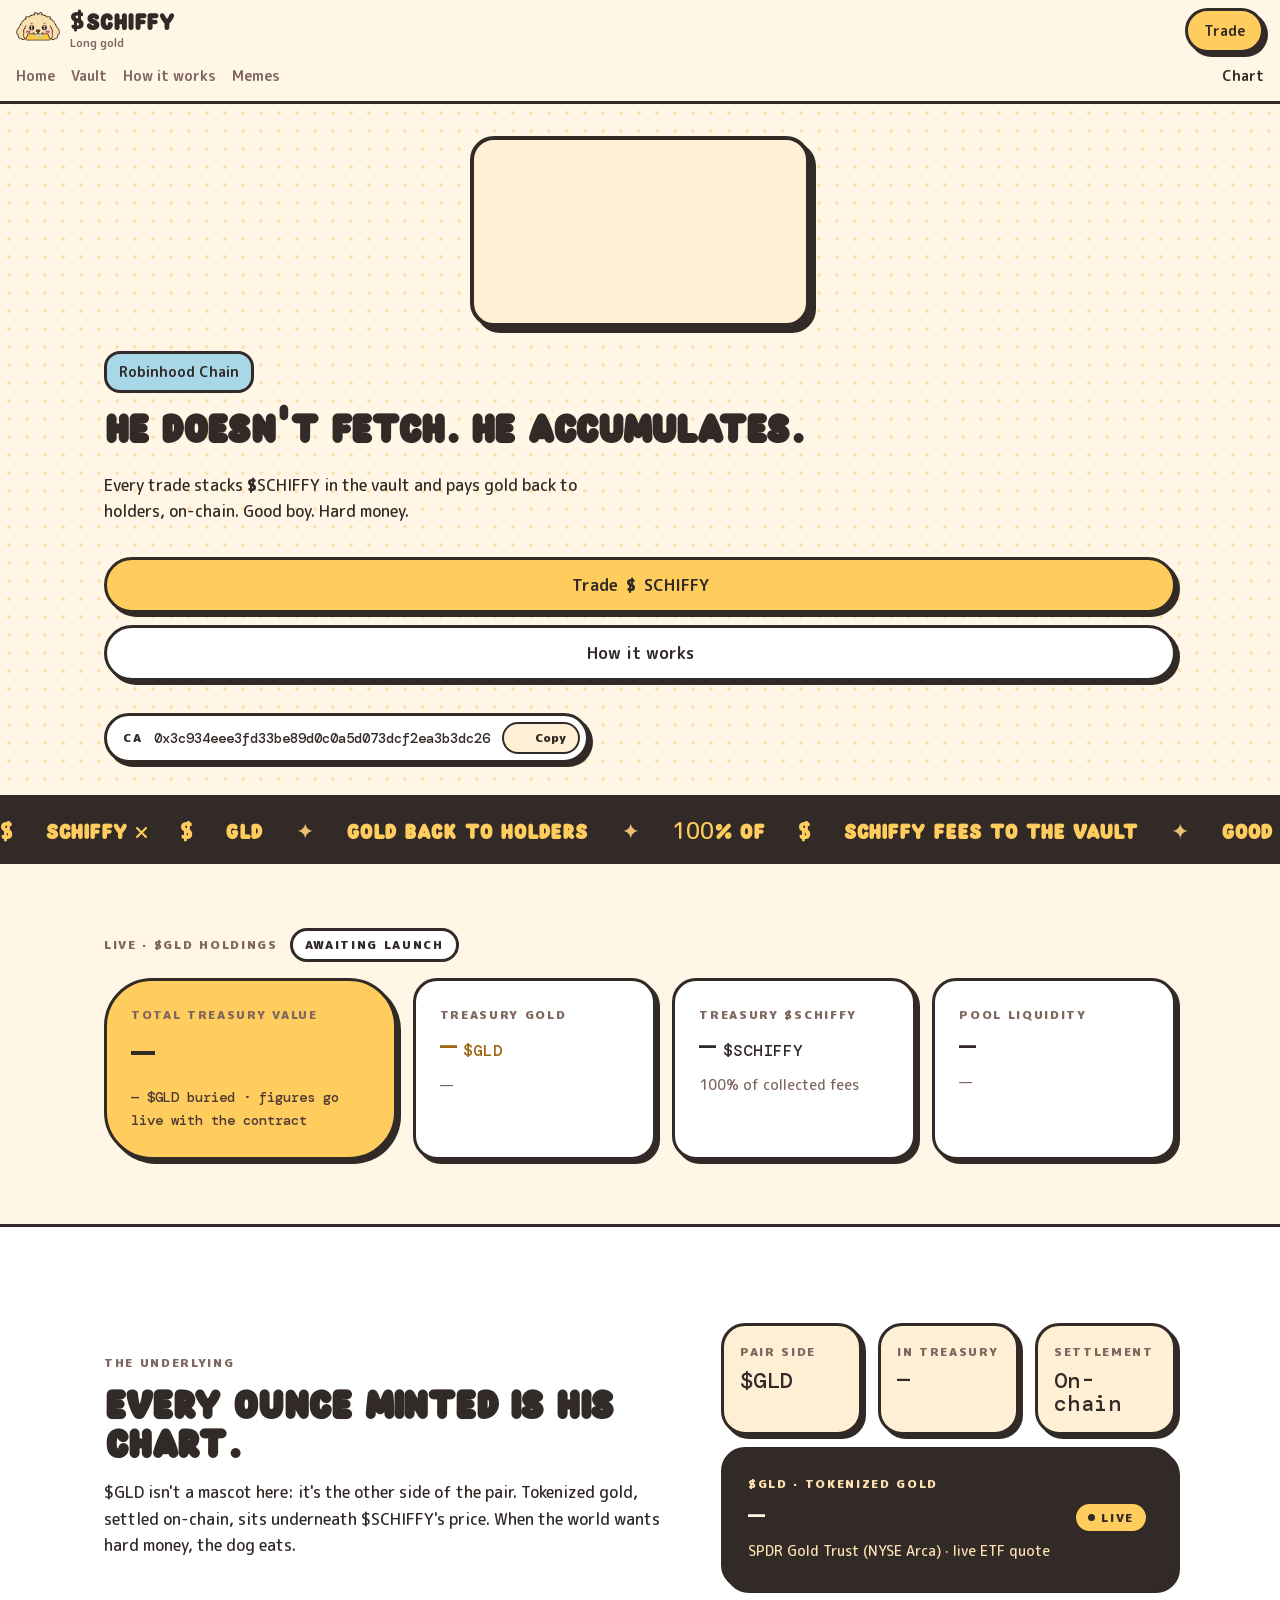
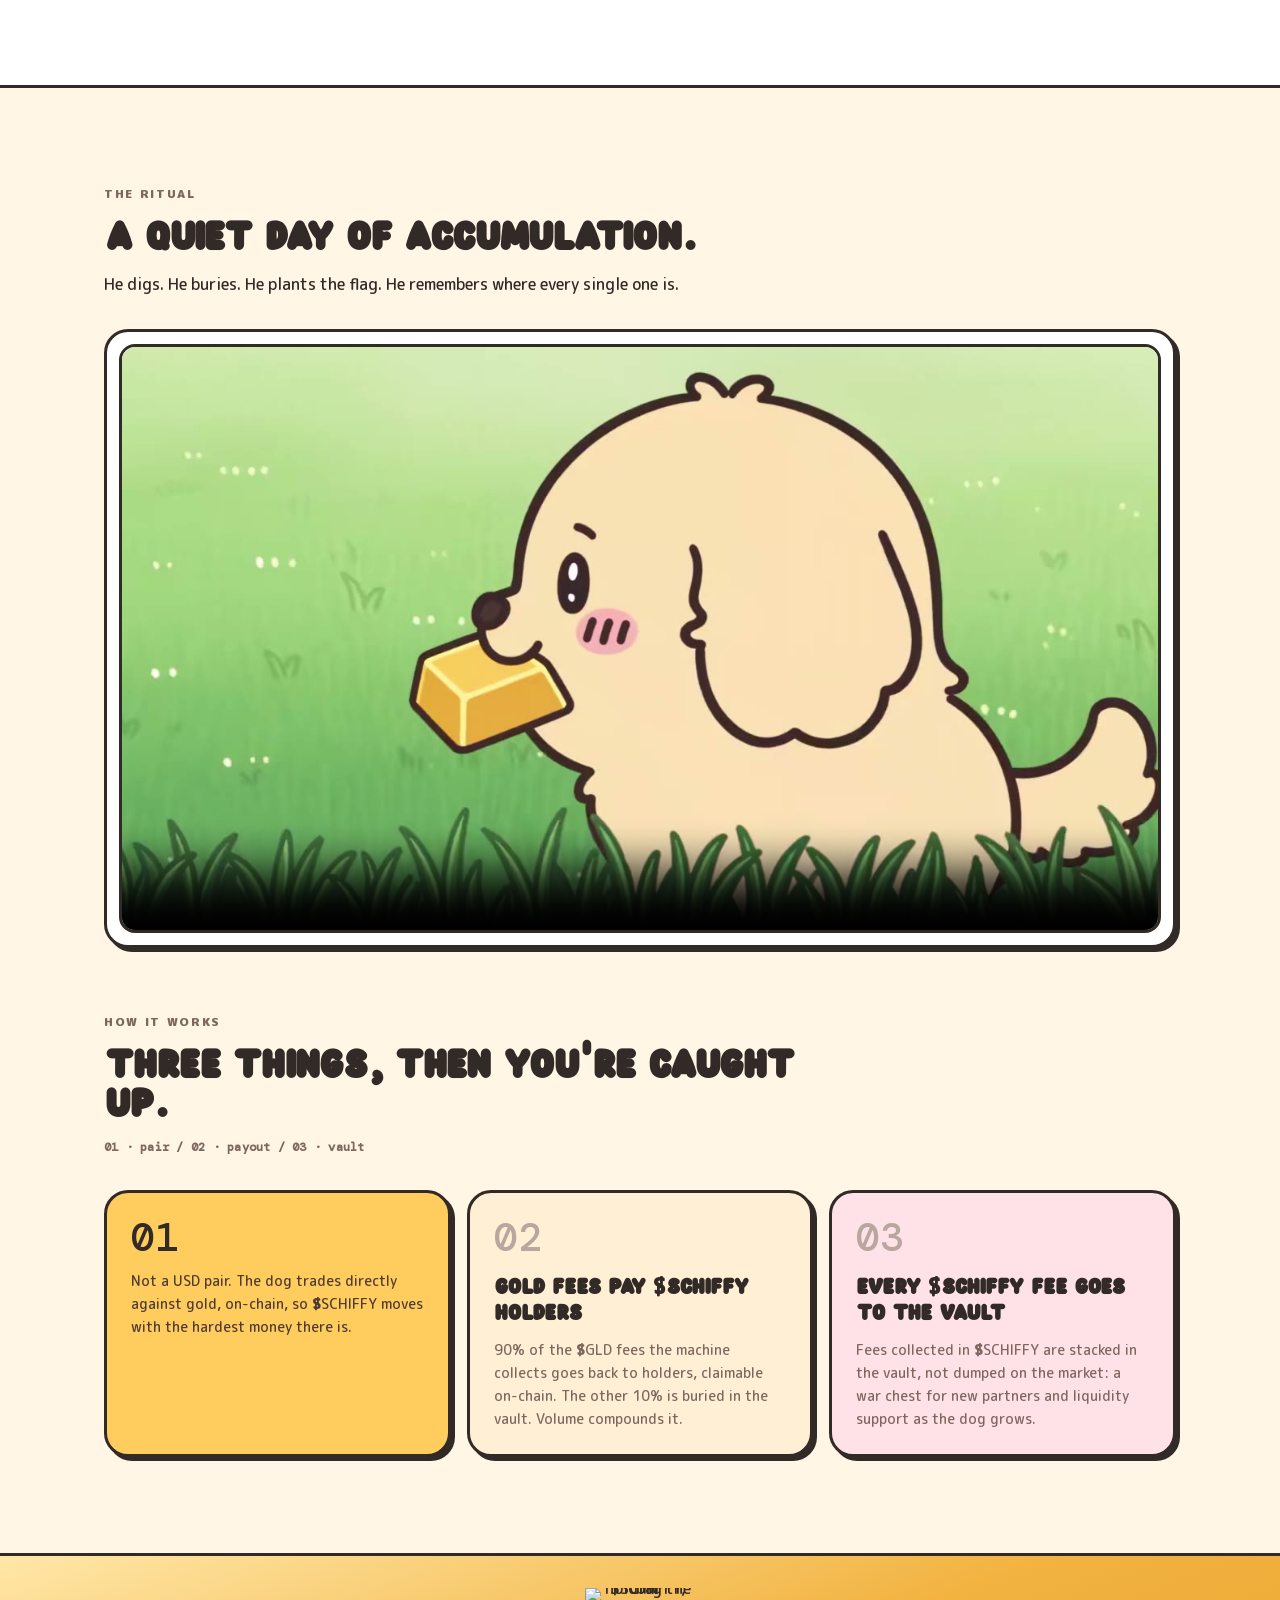
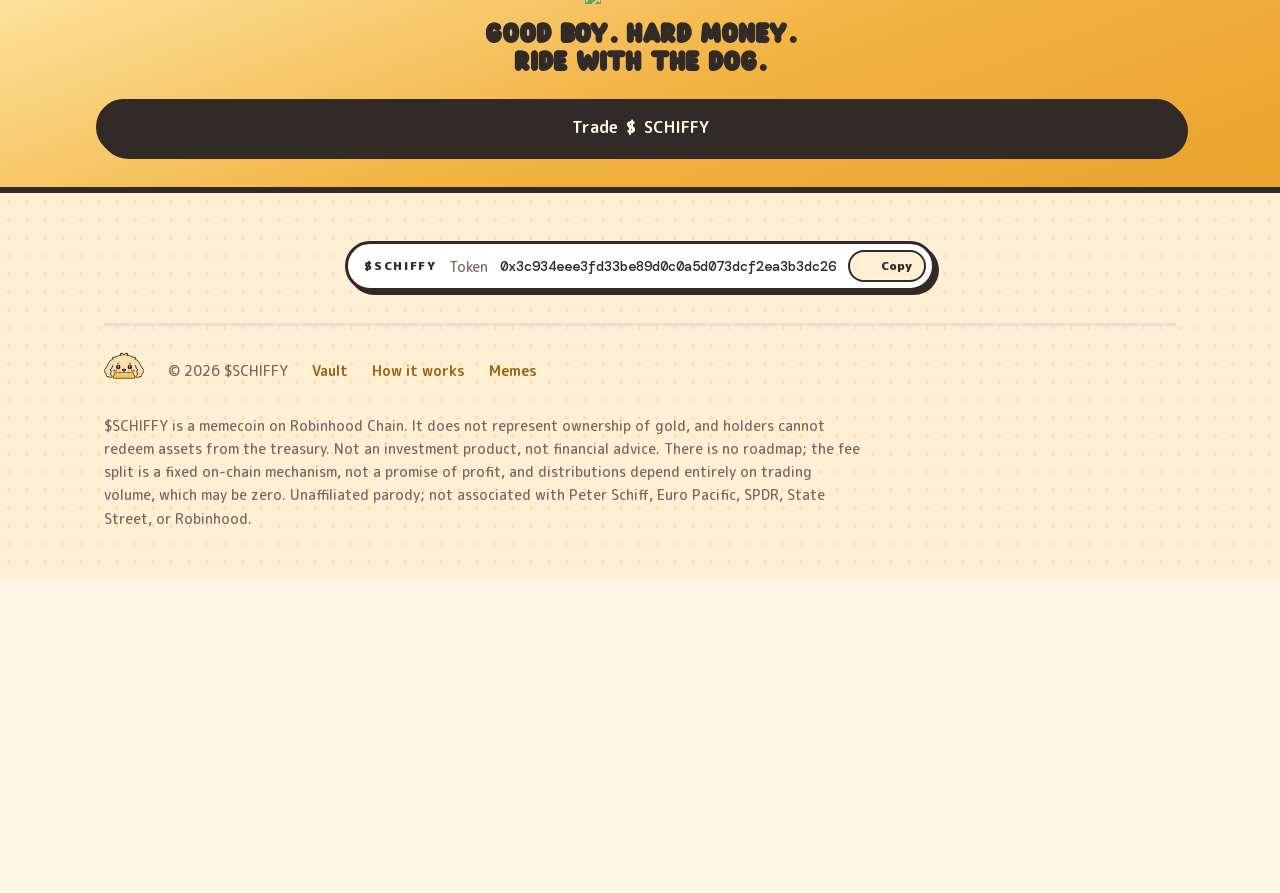
==== commit 460a3c8c: "update" ====
--- a/index.html
+++ b/index.html
@@ -980,10 +980,10 @@
     <script src="/file/static/immutable/chunks/0ny_na794cvx4.js" async="" crossorigin=""></script>
     <title>$SCHIFFY — He doesn&#x27;t fetch. He accumulates.</title>
     <meta name="description"
-        content="The golden retriever that doesn&#x27;t fetch — he accumulates. $SCHIFFY trades against WETH on Robinhood Chain; every trade stacks $SCHIFFY in the vault and pays WETH back to holders, on-chain. Good boy. Hard money." />
+        content="The golden retriever that doesn&#x27;t fetch — he accumulates. Every trade stacks $SCHIFFY in the vault and pays gold back to holders, on-chain. Good boy. Hard money." />
     <meta property="og:title" content="$SCHIFFY — He doesn&#x27;t fetch. He accumulates." />
     <meta property="og:description"
-        content="The golden retriever that doesn&#x27;t fetch — he accumulates. $SCHIFFY trades against WETH on Robinhood Chain; every trade stacks $SCHIFFY in the vault and pays WETH back to holders, on-chain. Good boy. Hard money." />
+        content="The golden retriever that doesn&#x27;t fetch — he accumulates. Every trade stacks $SCHIFFY in the vault and pays gold back to holders, on-chain. Good boy. Hard money." />
     <meta property="og:url" content="https://schiffy.gold" />
     <meta property="og:site_name" content="$SCHIFFY" />
     <meta property="og:image" content="https://schiffy.gold/opengraph-image.png?opengraph-image.3_nj1ugmg7mgp.png" />
@@ -996,7 +996,7 @@
     <meta name="twitter:creator" content="@schiffygld" />
     <meta name="twitter:title" content="$SCHIFFY — He doesn&#x27;t fetch. He accumulates." />
     <meta name="twitter:description"
-        content="The golden retriever that doesn&#x27;t fetch — he accumulates. $SCHIFFY trades against WETH on Robinhood Chain; every trade stacks $SCHIFFY in the vault and pays WETH back to holders, on-chain. Good boy. Hard money." />
+        content="The golden retriever that doesn&#x27;t fetch — he accumulates. Every trade stacks $SCHIFFY in the vault and pays gold back to holders, on-chain. Good boy. Hard money." />
     <meta name="twitter:image" content="https://schiffy.gold/opengraph-image.png?opengraph-image.3_nj1ugmg7mgp.png" />
     <meta name="twitter:image:type" content="image/png" />
     <meta name="twitter:image:width" content="1200" />
@@ -1034,7 +1034,8 @@
                     </span><span style="display:grid"><span
                             style="font-family:var(--font-display);font-size:24px;line-height:1;color:var(--ink-900)"><span
                                 style="font-family:var(--font-body);font-weight:900">$</span>SCHIFFY</span><span
-                            style="font-size:11px;font-weight:var(--fw-strong);color:var(--ink-500)">Paired with WETH</span></span></a>
+                            style="font-size:11px;font-weight:var(--fw-strong);color:var(--ink-500)">Long
+                            gold</span></span></a>
                 <nav style="display:flex;gap:var(--sp-4);margin-left:var(--sp-3)"><a
                         style="text-decoration:none;font-family:var(--font-body);font-weight:var(--fw-strong);font-size:var(--fs-small);white-space:nowrap;color:var(--ink-900);border-bottom:3px solid var(--gold-400);padding:3px 0"
                         href="/">Home</a><a
@@ -1063,18 +1064,14 @@
                     <div style="min-width:0;max-width:620px">
                         <div style="display:flex;gap:var(--sp-2);margin-bottom:var(--sp-4);flex-wrap:wrap"><span
                                 style="display:inline-flex;align-items:center;gap:var(--sp-2);background:var(--sky-300);color:var(--ink-900);border:var(--outline);border-radius:var(--r-md);padding:6px 12px;font-family:var(--font-body);font-weight:var(--fw-strong);font-size:var(--fs-small)">Robinhood
-                                Chain</span><span
-                                style="display:inline-flex;align-items:center;gap:var(--sp-2);background:var(--gold-200);color:var(--ink-900);border:var(--outline);border-radius:var(--r-md);padding:6px 12px;font-family:var(--font-body);font-weight:var(--fw-strong);font-size:var(--fs-small)">Paired
-                                with WETH</span></div>
+                                Chain</span></div>
                         <h1
                             style="font-family:var(--font-display);line-height:var(--lh-display);color:var(--ink-900);margin:0;font-size:var(--fs-display-l)">
                             He doesn&#x27;t fetch. He accumulates.</h1>
                         <p
                             style="max-width:520px;margin-top:var(--sp-5);font-size:var(--fs-body-l);line-height:var(--lh-body)">
-                            <span style="font-family:var(--font-body);font-weight:900">$</span>SCHIFFY trades against
-                            WETH. Every
-                            trade stacks <span style="font-family:var(--font-body);font-weight:900">$</span>SCHIFFY in
-                            the vault and pays WETH back to holders, on-chain. Good boy. Hard money.</p>
+                            Every trade stacks <span style="font-family:var(--font-body);font-weight:900">$</span>SCHIFFY in
+                            the vault and pays gold back to holders, on-chain. Good boy. Hard money.</p>
                         <div
                             style="display:flex;flex-direction:row;gap:var(--sp-3);margin-top:var(--sp-6);flex-wrap:wrap">
                             <button
@@ -1095,7 +1092,7 @@
                                         aria-hidden="true"
                                         style="display:inline-block;width:13px;height:13px;flex:0 0 auto;background:var(--ink-900);-webkit-mask-image:url(&quot;https://unpkg.com/lucide-static@0.428.0/icons/copy.svg&quot;);mask-image:url(&quot;https://unpkg.com/lucide-static@0.428.0/icons/copy.svg&quot;);-webkit-mask-repeat:no-repeat;mask-repeat:no-repeat;-webkit-mask-size:contain;mask-size:contain;-webkit-mask-position:center;mask-position:center"></span>Copy</button>
                             </div>
-                                                    </div>
+                        </div>
                     </div>
                 </div>
             </section>
@@ -1116,9 +1113,10 @@
                     <div
                         style="display:flex;gap:var(--sp-6);padding-right:var(--sp-6);font-family:var(--font-display);font-size:22px;color:var(--gold-300);white-space:nowrap">
                         <span style="display:flex;gap:var(--sp-6)"><span
-                                style="font-family:var(--font-body);font-weight:900">$</span>SCHIFFY × WETH<span
+                                style="font-family:var(--font-body);font-weight:900">$</span>SCHIFFY × <span
+                                style="font-family:var(--font-body);font-weight:900">$</span>GLD<span
                                 style="color:var(--cream-500)">✦</span></span><span
-                            style="display:flex;gap:var(--sp-6)">WETH back to holders<span
+                            style="display:flex;gap:var(--sp-6)">Gold back to holders<span
                                 style="color:var(--cream-500)">✦</span></span><span
                             style="display:flex;gap:var(--sp-6)">100% of <span
                                 style="font-family:var(--font-body);font-weight:900">$</span>SCHIFFY fees to the
@@ -1128,9 +1126,10 @@
                     <div
                         style="display:flex;gap:var(--sp-6);padding-right:var(--sp-6);font-family:var(--font-display);font-size:22px;color:var(--gold-300);white-space:nowrap">
                         <span style="display:flex;gap:var(--sp-6)"><span
-                                style="font-family:var(--font-body);font-weight:900">$</span>SCHIFFY × WETH<span
+                                style="font-family:var(--font-body);font-weight:900">$</span>SCHIFFY × <span
+                                style="font-family:var(--font-body);font-weight:900">$</span>GLD<span
                                 style="color:var(--cream-500)">✦</span></span><span
-                            style="display:flex;gap:var(--sp-6)">WETH back to holders<span
+                            style="display:flex;gap:var(--sp-6)">Gold back to holders<span
                                 style="color:var(--cream-500)">✦</span></span><span
                             style="display:flex;gap:var(--sp-6)">100% of <span
                                 style="font-family:var(--font-body);font-weight:900">$</span>SCHIFFY fees to the
@@ -1143,7 +1142,7 @@
                 <div style="display:flex;align-items:center;gap:var(--sp-3);margin-bottom:var(--sp-4)">
                     <div
                         style="font-size:var(--fs-caption);font-weight:var(--fw-heavy);letter-spacing:var(--ls-caps);text-transform:uppercase;color:var(--ink-500)">
-                        Live · WETH holdings</div>
+                        Live · <span style="font-family:var(--font-body);font-weight:900">$</span>GLD holdings</div>
                     <span
                         style="display:inline-flex;align-items:center;gap:6px;background:var(--white);color:var(--ink-900);border:var(--outline);border-radius:var(--r-pill);padding:4px 12px;font-family:var(--font-body);font-weight:var(--fw-heavy);font-size:var(--fs-caption);letter-spacing:var(--ls-caps);text-transform:uppercase;line-height:1.6">Awaiting
                         launch</span>
@@ -1161,17 +1160,17 @@
                         </div>
                         <div
                             style="margin-top:var(--sp-3);font-family:var(--font-mono);font-size:var(--fs-small);color:var(--ink-700)">
-                            — WETH buried · figures go live with the contract</div>
+                            — $GLD buried · figures go live with the contract</div>
                     </div>
                     <div
                         style="background:var(--white);color:var(--ink-900);border:var(--outline);border-radius:var(--r-lg);padding:var(--sp-5);box-shadow:var(--shadow-sticker);transform:none;transition:all var(--dur-base) var(--ease-boing);font-family:var(--font-body)">
                         <div style="text-align:left;font-family:var(--font-body)">
                             <div
                                 style="font-size:var(--fs-caption);font-weight:var(--fw-heavy);letter-spacing:var(--ls-caps);text-transform:uppercase;color:var(--ink-500);margin-bottom:var(--sp-2)">
-                                Treasury WETH</div>
+                                Treasury gold</div>
                             <div style="display:flex;align-items:baseline;gap:6px;justify-content:flex-start"><span
                                     style="font-family:var(--font-mono);font-size:var(--fs-title);font-weight:500;letter-spacing:var(--ls-mono);line-height:1.05;color:var(--gold-700)">—</span><span
-                                    style="font-family:var(--font-mono);font-size:var(--fs-body);color:var(--gold-700)">WETH</span>
+                                    style="font-family:var(--font-mono);font-size:var(--fs-body);color:var(--gold-700)">$GLD</span>
                             </div>
                             <div style="margin-top:var(--sp-2);font-size:var(--fs-small);color:var(--ink-500)">—</div>
                         </div>
@@ -1204,7 +1203,86 @@
                     </div>
                 </div>
             </section>
-                        <section class="max" style="padding-top:var(--sp-9);padding-bottom:var(--sp-6)">
+            <section style="background:var(--white);border-top:var(--outline);border-bottom:var(--outline)">
+                <div class="max grid-underlying" style="padding-top:var(--sp-9);padding-bottom:var(--sp-9)">
+                    <div style="max-width:var(--container-narrow)">
+                        <div
+                            style="font-size:var(--fs-caption);font-weight:var(--fw-heavy);letter-spacing:var(--ls-caps);text-transform:uppercase;color:var(--ink-500);margin-bottom:var(--sp-3)">
+                            The underlying</div>
+                        <h2
+                            style="font-family:var(--font-display);line-height:var(--lh-display);color:var(--ink-900);margin:0;font-size:var(--fs-display-l)">
+                            Every ounce minted is his chart.</h2>
+                        <p
+                            style="margin-top:var(--sp-4);margin-bottom:0;font-size:var(--fs-body-l);line-height:var(--lh-body)">
+                            $GLD isn&#x27;t a mascot here: it&#x27;s the other side of the pair. Tokenized gold, settled
+                            on-chain, sits underneath $SCHIFFY&#x27;s price. When the world wants hard money, the dog
+                            eats.</p>
+                    </div>
+                    <div style="display:grid;gap:var(--sp-3)">
+                        <div class="grid-3">
+                            <div
+                                style="background:var(--cream-200);color:var(--ink-900);border:var(--outline);border-radius:var(--r-lg);padding:var(--sp-4);box-shadow:var(--shadow-sticker);transform:none;transition:all var(--dur-base) var(--ease-boing);font-family:var(--font-body)">
+                                <div style="text-align:left;font-family:var(--font-body)">
+                                    <div
+                                        style="font-size:var(--fs-caption);font-weight:var(--fw-heavy);letter-spacing:var(--ls-caps);text-transform:uppercase;color:var(--ink-500);margin-bottom:var(--sp-2)">
+                                        Pair side</div>
+                                    <div style="display:flex;align-items:baseline;gap:6px;justify-content:flex-start">
+                                        <span
+                                            style="font-family:var(--font-mono);font-size:var(--fs-heading);font-weight:500;letter-spacing:var(--ls-mono);line-height:1.05;color:var(--ink-900)">$GLD</span>
+                                    </div>
+                                </div>
+                            </div>
+                            <div
+                                style="background:var(--cream-200);color:var(--ink-900);border:var(--outline);border-radius:var(--r-lg);padding:var(--sp-4);box-shadow:var(--shadow-sticker);transform:none;transition:all var(--dur-base) var(--ease-boing);font-family:var(--font-body)">
+                                <div style="text-align:left;font-family:var(--font-body)">
+                                    <div
+                                        style="font-size:var(--fs-caption);font-weight:var(--fw-heavy);letter-spacing:var(--ls-caps);text-transform:uppercase;color:var(--ink-500);margin-bottom:var(--sp-2)">
+                                        In treasury</div>
+                                    <div style="display:flex;align-items:baseline;gap:6px;justify-content:flex-start">
+                                        <span
+                                            style="font-family:var(--font-mono);font-size:var(--fs-heading);font-weight:500;letter-spacing:var(--ls-mono);line-height:1.05;color:var(--ink-900)">—</span>
+                                    </div>
+                                </div>
+                            </div>
+                            <div
+                                style="background:var(--cream-200);color:var(--ink-900);border:var(--outline);border-radius:var(--r-lg);padding:var(--sp-4);box-shadow:var(--shadow-sticker);transform:none;transition:all var(--dur-base) var(--ease-boing);font-family:var(--font-body)">
+                                <div style="text-align:left;font-family:var(--font-body)">
+                                    <div
+                                        style="font-size:var(--fs-caption);font-weight:var(--fw-heavy);letter-spacing:var(--ls-caps);text-transform:uppercase;color:var(--ink-500);margin-bottom:var(--sp-2)">
+                                        Settlement</div>
+                                    <div style="display:flex;align-items:baseline;gap:6px;justify-content:flex-start">
+                                        <span
+                                            style="font-family:var(--font-mono);font-size:var(--fs-heading);font-weight:500;letter-spacing:var(--ls-mono);line-height:1.05;color:var(--ink-900)">On-chain</span>
+                                    </div>
+                                </div>
+                            </div>
+                        </div>
+                        <div
+                            style="background:var(--ink-900);color:var(--cream-100);border:var(--outline);border-radius:var(--r-lg);padding:var(--sp-5);box-shadow:var(--shadow-sticker);transform:none;transition:all var(--dur-base) var(--ease-boing);font-family:var(--font-body)">
+                            <div style="display:flex;align-items:center;gap:var(--sp-4)">
+                                <div style="flex:1">
+                                    <div style="text-align:left;font-family:var(--font-body)">
+                                        <div
+                                            style="font-size:var(--fs-caption);font-weight:var(--fw-heavy);letter-spacing:var(--ls-caps);text-transform:uppercase;color:var(--cream-300);margin-bottom:var(--sp-2)">
+                                            $GLD · tokenized gold</div>
+                                        <div
+                                            style="display:flex;align-items:baseline;gap:6px;justify-content:flex-start">
+                                            <span
+                                                style="font-family:var(--font-mono);font-size:var(--fs-title);font-weight:500;letter-spacing:var(--ls-mono);line-height:1.05;color:var(--cream-100)">—</span>
+                                        </div>
+                                        <div
+                                            style="margin-top:var(--sp-2);font-size:var(--fs-small);color:var(--cream-300)">
+                                            SPDR Gold Trust (NYSE Arca) · live ETF quote</div>
+                                    </div>
+                                </div><span
+                                    style="display:inline-flex;align-items:center;gap:6px;background:var(--gold-300);color:var(--ink-900);border:var(--outline);border-radius:var(--r-pill);padding:4px 12px;font-family:var(--font-body);font-weight:var(--fw-heavy);font-size:var(--fs-caption);letter-spacing:var(--ls-caps);text-transform:uppercase;line-height:1.6"><span
+                                        style="width:7px;height:7px;border-radius:50%;background:var(--ink-900);flex:0 0 auto"></span>Live</span>
+                            </div>
+                        </div>
+                    </div>
+                </div>
+            </section>
+            <section class="max" style="padding-top:var(--sp-9);padding-bottom:var(--sp-6)">
                 <div style="max-width:var(--container-narrow)">
                     <div
                         style="font-size:var(--fs-caption);font-weight:var(--fw-heavy);letter-spacing:var(--ls-caps);text-transform:uppercase;color:var(--ink-500);margin-bottom:var(--sp-3)">
@@ -1240,13 +1318,11 @@
                         <div
                             style="font-family:var(--font-mono);font-size:var(--fs-display-m);line-height:1;color:var(--ink-900)">
                             01</div>
-                        <h3
-                            style="font-family:var(--font-display);line-height:var(--lh-title);color:var(--ink-900);margin:0;font-size:var(--fs-heading);margin-top:var(--sp-4)">
-                            <span style="font-family:var(--font-body);font-weight:900">$</span>SCHIFFY is paired with
-                            WETH</h3>
                         <p
                             style="margin-top:var(--sp-3);margin-bottom:0;font-size:var(--fs-small);line-height:var(--lh-body);color:var(--ink-700)">
-                            Not a USD pair. The dog trades directly against WETH, on-chain.</p>
+                            Not a USD pair. The dog trades directly against gold, on-chain, so <span
+                                style="font-family:var(--font-body);font-weight:900">$</span>SCHIFFY moves with the
+                            hardest money there is.</p>
                     </div>
                     <div
                         style="background:var(--cream-200);color:var(--ink-900);border:var(--outline);border-radius:var(--r-lg);padding:var(--sp-5);box-shadow:var(--shadow-sticker);transform:none;transition:all var(--dur-base) var(--ease-boing);font-family:var(--font-body)">
@@ -1255,11 +1331,11 @@
                             02</div>
                         <h3
                             style="font-family:var(--font-display);line-height:var(--lh-title);color:var(--ink-900);margin:0;font-size:var(--fs-heading);margin-top:var(--sp-4)">
-                            WETH fees pay <span style="font-family:var(--font-body);font-weight:900">$</span>SCHIFFY
+                            Gold fees pay <span style="font-family:var(--font-body);font-weight:900">$</span>SCHIFFY
                             holders</h3>
                         <p
                             style="margin-top:var(--sp-3);margin-bottom:0;font-size:var(--fs-small);line-height:var(--lh-body);color:var(--ink-500)">
-                            90% of the WETH fees the
+                            90% of the <span style="font-family:var(--font-body);font-weight:900">$</span>GLD fees the
                             machine collects goes back to holders, claimable on-chain. The other 10% is buried in the
                             vault. Volume compounds it.</p>
                     </div>
@@ -1315,7 +1391,7 @@
         </main>
         <!--$-->
         <!--/$-->
-        <footer style="border-top:var(--outline);background-image:var(--pattern-dot);background-size:var(--pattern-dot-size);background-color:var(--cream-200)"><div class="max" style="padding:var(--sp-7) var(--sp-5)"><div style="display:flex;flex-wrap:wrap;gap:var(--sp-3);justify-content:center"><div style="display:flex;align-items:center;gap:var(--sp-3);background:var(--white);border:var(--outline);border-radius:var(--r-pill);padding:6px 6px 6px 16px;box-shadow:var(--shadow-sticker);flex-wrap:wrap;max-width:100%"><span style="font-size:var(--fs-caption);font-weight:var(--fw-heavy);letter-spacing:var(--ls-caps);text-transform:uppercase;color:var(--ink-900)">$SCHIFFY</span><span style="font-size:var(--fs-small);color:var(--ink-500)">Token</span><code style="font-family:var(--font-mono);font-size:var(--fs-small);color:var(--ink-900)">0x3c934eee3fd33be89d0c0a5d073dcf2ea3b3dc26</code><button style="all:unset;cursor:pointer;display:flex;align-items:center;gap:6px;background:var(--cream-200);border:2px solid var(--ink-900);border-radius:var(--r-pill);padding:4px 12px;font-size:var(--fs-caption);font-weight:var(--fw-heavy)"><span aria-hidden="true" style="display:inline-block;width:13px;height:13px;flex:0 0 auto;background:var(--ink-900);-webkit-mask-image:url(&quot;https://unpkg.com/lucide-static@0.428.0/icons/copy.svg&quot;);mask-image:url(&quot;https://unpkg.com/lucide-static@0.428.0/icons/copy.svg&quot;);-webkit-mask-repeat:no-repeat;mask-repeat:no-repeat;-webkit-mask-size:contain;mask-size:contain;-webkit-mask-position:center;mask-position:center"></span>Copy</button></div></div><div style="display:flex;align-items:center;gap:var(--sp-5);margin-top:var(--sp-6);padding-top:var(--sp-5);border-top:3px solid var(--ink-100);flex-wrap:wrap"><span style="display:inline-block;line-height:0"><style>@keyframes schiffy-wag{0%,100%{transform:rotate(-2deg)}50%{transform:rotate(2deg)}}</style><img src="/art/nav-icon.png" alt="$SCHIFFY" style="width:40px;height:auto;display:block;transform-origin:50% 85%;animation:none"/></span><span style="font-size:var(--fs-small);color:var(--ink-500)">© 2026 $SCHIFFY</span><a style="color:var(--text-link);text-decoration:none;font-weight:var(--fw-strong);font-size:var(--fs-small)" href="/vault">Vault</a><a style="color:var(--text-link);text-decoration:none;font-weight:var(--fw-strong);font-size:var(--fs-small)" href="/how">How it works</a><a style="color:var(--text-link);text-decoration:none;font-weight:var(--fw-strong);font-size:var(--fs-small)" href="/memes">Memes</a></div><p style="margin-top:var(--sp-5);margin-bottom:0;max-width:760px;font-size:var(--fs-small);line-height:var(--lh-body);color:var(--ink-500)">$SCHIFFY is a memecoin paired with WETH on Robinhood Chain. It does not represent ownership of WETH, and holders cannot redeem assets from the treasury. Not an investment product, not financial advice. There is no roadmap; the fee split is a fixed on-chain mechanism, not a promise of profit, and distributions depend entirely on trading volume, which may be zero. Unaffiliated parody; not associated with Peter Schiff, Euro Pacific, SPDR, State Street, or Robinhood.</p></div></footer>
+        <footer style="border-top:var(--outline);background-image:var(--pattern-dot);background-size:var(--pattern-dot-size);background-color:var(--cream-200)"><div class="max" style="padding:var(--sp-7) var(--sp-5)"><div style="display:flex;flex-wrap:wrap;gap:var(--sp-3);justify-content:center"><div style="display:flex;align-items:center;gap:var(--sp-3);background:var(--white);border:var(--outline);border-radius:var(--r-pill);padding:6px 6px 6px 16px;box-shadow:var(--shadow-sticker);flex-wrap:wrap;max-width:100%"><span style="font-size:var(--fs-caption);font-weight:var(--fw-heavy);letter-spacing:var(--ls-caps);text-transform:uppercase;color:var(--ink-900)">$SCHIFFY</span><span style="font-size:var(--fs-small);color:var(--ink-500)">Token</span><code style="font-family:var(--font-mono);font-size:var(--fs-small);color:var(--ink-900)">0x3c934eee3fd33be89d0c0a5d073dcf2ea3b3dc26</code><button style="all:unset;cursor:pointer;display:flex;align-items:center;gap:6px;background:var(--cream-200);border:2px solid var(--ink-900);border-radius:var(--r-pill);padding:4px 12px;font-size:var(--fs-caption);font-weight:var(--fw-heavy)"><span aria-hidden="true" style="display:inline-block;width:13px;height:13px;flex:0 0 auto;background:var(--ink-900);-webkit-mask-image:url(&quot;https://unpkg.com/lucide-static@0.428.0/icons/copy.svg&quot;);mask-image:url(&quot;https://unpkg.com/lucide-static@0.428.0/icons/copy.svg&quot;);-webkit-mask-repeat:no-repeat;mask-repeat:no-repeat;-webkit-mask-size:contain;mask-size:contain;-webkit-mask-position:center;mask-position:center"></span>Copy</button></div></div><div style="display:flex;align-items:center;gap:var(--sp-5);margin-top:var(--sp-6);padding-top:var(--sp-5);border-top:3px solid var(--ink-100);flex-wrap:wrap"><span style="display:inline-block;line-height:0"><style>@keyframes schiffy-wag{0%,100%{transform:rotate(-2deg)}50%{transform:rotate(2deg)}}</style><img src="/art/nav-icon.png" alt="$SCHIFFY" style="width:40px;height:auto;display:block;transform-origin:50% 85%;animation:none"/></span><span style="font-size:var(--fs-small);color:var(--ink-500)">© 2026 $SCHIFFY</span><a style="color:var(--text-link);text-decoration:none;font-weight:var(--fw-strong);font-size:var(--fs-small)" href="/vault">Vault</a><a style="color:var(--text-link);text-decoration:none;font-weight:var(--fw-strong);font-size:var(--fs-small)" href="/how">How it works</a><a style="color:var(--text-link);text-decoration:none;font-weight:var(--fw-strong);font-size:var(--fs-small)" href="/memes">Memes</a></div><p style="margin-top:var(--sp-5);margin-bottom:0;max-width:760px;font-size:var(--fs-small);line-height:var(--lh-body);color:var(--ink-500)">$SCHIFFY is a memecoin on Robinhood Chain. It does not represent ownership of gold, and holders cannot redeem assets from the treasury. Not an investment product, not financial advice. There is no roadmap; the fee split is a fixed on-chain mechanism, not a promise of profit, and distributions depend entirely on trading volume, which may be zero. Unaffiliated parody; not associated with Peter Schiff, Euro Pacific, SPDR, State Street, or Robinhood.</p></div></footer>
     </div>
     <script src="/file/static/immutable/chunks/25kvgcvbp6c14.js" id="_R_" async=""></script>
     <script>
@@ -1323,7 +1399,7 @@
     </script>
     <script>
         self.__next_f.push([1,
-            "1:\"$Sreact.fragment\"\n2:I[51000,[\"/file/static/immutable/chunks/2corl6wyj4669.js\",\"/file/static/immutable/chunks/0kk-g0bmweeqv.js\"],\"default\"]\n3:I[39756,[\"/file/static/immutable/chunks/2corl6wyj4669.js\",\"/file/static/immutable/chunks/0kk-g0bmweeqv.js\"],\"default\"]\n4:I[37457,[\"/file/static/immutable/chunks/2corl6wyj4669.js\",\"/file/static/immutable/chunks/0kk-g0bmweeqv.js\"],\"default\"]\n5:I[47257,[\"/file/static/immutable/chunks/2corl6wyj4669.js\",\"/file/static/immutable/chunks/0kk-g0bmweeqv.js\"],\"ClientPageRoot\"]\n6:I[52683,[\"/file/static/immutable/chunks/2corl6wyj4669.js\",\"/file/static/immutable/chunks/0kk-g0bmweeqv.js\",\"/file/static/immutable/chunks/0ny_na794cvx4.js\"],\"default\"]\n9:I[97367,[\"/file/static/immutable/chunks/2corl6wyj4669.js\",\"/file/static/immutable/chunks/0kk-g0bmweeqv.js\"],\"OutletBoundary\"]\na:\"$Sreact.suspense\"\nc:I[97367,[\"/file/static/immutable/chunks/2corl6wyj4669.js\",\"/file/static/immutable/chunks/0kk-g0bmweeqv.js\"],\"ViewportBoundary\"]\ne:I[97367,[\"/file/static/immutable/chunks/2corl6wyj4669.js\",\"/file/static/immutable/chunks/0kk-g0bmweeqv.js\"],\"MetadataBoundary\"]\n10:I[68027,[\"/file/static/immutable/chunks/2corl6wyj4669.js\",\"/file/static/immutable/chunks/0kk-g0bmweeqv.js\"],\"default\",1]\n:HL[\"/file/static/immutable/chunks/1c6tff8xmmyeq.css\",\"style\"]\n:HL[\"/file/static/immutable/chunks/1duzcragy5dhe.css\",\"style\"]\n:HL[\"/file/static/immutable/chunks/2vscjlrm4kkk9.css\",\"style\"]\n:HL[\"/file/static/immutable/media/0020eb8cdd9f5ceb-s.p.3xr0kr112zjge.woff2\",\"font\",{\"crossOrigin\":\"\",\"type\":\"font/woff2\"}]\n:HL[\"/file/static/immutable/media/00cbdcdc1d6bd8e9-s.p.0b-cp93mce5xi.woff2\",\"font\",{\"crossOrigin\":\"\",\"type\":\"font/woff2\"}]\n:HL[\"/file/static/immutable/media/00e7f0a21678759e-s.p.3mvr8qkmtqcty.woff2\",\"font\",{\"crossOrigin\":\"\",\"type\":\"font/woff2\"}]\n:HL[\"/file/static/immutable/media/00f038519c37c519-s.p.3p66uqoe6piig.woff2\",\"font\",{\"crossOrigin\":\"\",\"type\":\"font/woff2\"}]\n:HL[\"/file/static/immutable/media/011980d1c49a1cf9-s.p.3_izrb3dlzuyi.woff2\",\"font\",{\"crossOrigin\":\"\",\"type\":\"font/woff2\"}]\n:HL[\"/file/static/immutable/media/01bbfc34f5229e0b-s.p.2w2o0eomop1cr.woff2\",\"font\",{\"crossOrigin\":\"\",\"type\":\"font/woff2\"}]\n:HL[\"/file/static/immutable/media/01cfe04e2465d081-s.p.24tlzgzymuau1.woff2\",\"font\",{\"crossOrigin\":\"\",\"type\":\"font/woff2\"}]\n:HL[\"/file/static/immutable/media/0334ba8576354988-s.p.36qqc7sp5cvpa.woff2\",\"font\",{\"crossOrigin\":\"\",\"type\":\"font/woff2\"}]\n:HL[\"/file/static/immutable/media/03d8e4b1e41dfaf3-s.p.3rx7m6iw2b5bh.woff2\",\"font\",{\"crossOrigin\":\"\",\"type\":\"font/woff2\"}]\n:HL[\"/file/static/immutable/media/040b73bbacf20a10-s.p.0927a4a5jt23o.woff2\",\"font\",{\"crossOrigin\":\"\",\"type\":\"font/woff2\"}]\n:HL[\"/file/static/immutable/media/0491265ffe57d217-s.p.3bau5ttn39tt1.woff2\",\"font\",{\"crossOrigin\":\"\",\"type\":\"font/woff2\"}]\n:HL[\"/file/static/immutable/media/04b489f1dad3c0d9-s.p.27p9gxil8qejc.woff2\",\"font\",{\"crossOrigin\":\"\",\"type\":\"font/woff2\"}]\n:HL[\"/file/static/immutable/media/0605de7ac2d51e30-s.p.3w0h73fzd5iux.woff2\",\"font\",{\"crossOrigin\":\"\",\"type\":\"font/woff2\"}]\n:HL[\"/file/static/immutable/media/0625ae1d7c9515f1-s.p.0s5u4jy3umizr.woff2\",\"font\",{\"crossOrigin\":\"\",\"type\":\"font/woff2\"}]\n:HL[\"/file/static/immutable/media/06ad5e14cea8a524-s.p.3hzmiusis9o06.woff2\",\"font\",{\"crossOrigin\":\"\",\"type\":\"font/woff2\"}]\n:HL[\"/file/static/immutable/media/06e8ff5e145e9cfd-s.p.1ioz_h4f-qxol.woff2\",\"font\",{\"crossOrigin\":\"\",\"type\":\"font/woff2\"}]\n:HL[\"/file/static/immutable/media/0702ef5e5a6830be-s.p.29khjhutvv6m_.woff2\",\"font\",{\"crossOrigin\":\"\",\"type\":\"font/woff2\"}]\n:HL[\"/file/static/immutable/media/07d623db0f32bf19-s.p.2tg3kbgqu9c8p.woff2\",\"font\",{\"crossOrigin\":\"\",\"type\":\"font/woff2\"}]\n:HL[\"/file/static/immutable/media/07e1b86a7736c3e7-s.p.1zhlbdsvpaccp.woff2\",\"font\",{\"crossOrigin\":\"\",\"type\":\"font/woff2\"}]\n:HL[\"/file/static/immutable/media/08b39b4f9ca45fb2-s.p.03eiwsq-gprf6.woff2\",\"font\",{\"crossOrigin\":\"\",\"type\":\"font/woff2\"}]\n:HL[\"/file/static/immutable/media/08d6ab75d954e9dc-s.p.35tpxq7zdd4x2.woff2\",\"font\",{\"crossOrigin\":\"\",\"type\":\"font/woff2\"}]\n:HL[\"/file/static/immutable/media/0994b6a82ef4a8c3-s.p.1j5-slyw_2bnr.woff2\",\"font\",{\"crossOrigin\":\"\",\"type\":\"font/woff2\"}]\n:HL[\"/file/static/immutable/media/09aec25a9dd3b024-s.p.2rt6xsaxvorvq.woff2\",\"font\",{\"crossOrigin\":\"\",\"type\":\"font/woff2\"}]\n:HL[\"/file/static/immutable/media/0c4c1ef17df0104f-s.p.1-0hamivryim-.woff2\",\"font\",{\"crossOrigin\":\"\",\"type\":\"font/woff2\"}]\n:HL[\"/file/static/immutable/media/0d2d633d7022ef69-s.p.0u3nckp6pdc-_.woff2\",\"font\",{\"crossOrigin\":\"\",\"type\":\"font/woff2\"}]\n:HL[\"/file/static/immutable/media/0de36441987432e3-s.p.44-4e725mitiy.woff2\",\"font\",{\"crossOrigin\":\"\",\"type\":\"font/woff2\"}]\n:HL[\"/file/static/immutable/media/0e3420f47bc396ed-s.p.02pomn65cnmn5.woff2\",\"font\",{\"crossOrigin\":\"\",\"type\":\"font/woff2\"}]\n:HL[\"/file/static/immutable/media/0e401709bedf38c5-s.p.16uhp4mlfe69e.woff2\",\"font\",{\"crossOrigin\":\"\",\"type\":\"font/woff2\"}]\n:HL[\"/file/static/immutable/media/0e73b8c9d5e32583-s.p.30fkxp-81ieco.woff2\",\"font\",{\"crossOrigin\":\"\",\"type\":\"font/woff2\"}]\n:HL[\"/file/static/immutable/media/0e8663ca58e8aaa2-s.p.3y9a3s3188p9s.woff2\",\"font\",{\"crossOrigin\":\"\",\"type\":\"font/woff2\"}]\n:HL[\"/file/static/immutable/media/0e9c6bf37e3c0515-s.p.2p1ys2apa54jw.woff2\",\"font\",{\"crossOrigin\":\"\",\"type\":\"font/woff2\"}]\n:HL[\"/file/static/immutable/media/0f41e2f439ace65b-s.p.0d-6hul38lija.woff2\",\"font\",{\"crossOrigin\":\"\",\"type\":\"font/woff2\"}]\n:HL[\"/file/static/immutable/media/0f53c49731b46299-s.p.1edttzrfc-sje.woff2\",\"font\",{\"crossOrigin\":\"\",\"type\":\"font/woff2\"}]\n:HL[\"/file/static/immutable/media/0f94db50b846a6a1-s.p.26l5jro6cydgx.woff2\",\"font\",{\"crossOrigin\":\"\",\"type\":\"font/woff2\"}]\n:HL[\"/file/static/immutable/media/0fde8ea31b755609-s.p.0riw817v_ofim.woff2\",\"font\",{\"crossOrigin\":\"\",\"type\":\"font/woff2\"}]\n:HL[\"/file/static/immutable/media/1012b05c9d3d5697-s.p.2b53c6gr-ix--.woff2\",\"font\",{\"crossOrigin\":\"\",\"type\":\"font/woff2\"}]\n:HL[\"/file/static/immutable/media/1029d326a5895ee7-s.p.11251lgqui6wu.woff2\",\"font\",{\"crossOrigin\":\"\",\"type\":\"font/woff2\"}]\n:HL[\"/file/static/immutable/media/1088aceddbd57e7f-s.p.1_4b4705u11ai.woff2\",\"font\",{\"crossOrigin\":\"\",\"type\":\"font/woff2\"}]\n:HL[\"/file/static/immutable/media/114e2a253743d3ab-s.p.1bal2eu1tu-wo.woff2\",\"font\",{\"crossOrigin\":\"\",\"type\":\"font/woff2\"}]\n:HL[\"/file/static/immutable/media/11fc993f73d6aa2c-s.p.0u-h-yeq5lkip.woff2\",\"font\",{\"crossOrigin\":\"\",\"type\":\"font/woff2\"}]\n:HL[\"/file/static/immutable/media/122ec711b09d0995-s.p.2xjmvlbz78pvb.woff2\",\"font\",{\"crossOrigin\":\"\",\"type\":\"font/woff2\"}]\n:HL[\"/file/static/immutable/media/131b9961ae036b7d-s.p.287ow4dwjzyi4.woff2\",\"font\",{\"crossOrigin\":\"\",\"type\":\"font/woff2\"}]\n:HL[\"/file/static/immutable/media/1333edef936fe0f0-s.p.3a23sh7nyvxyb.woff2\",\"font\",{\"crossOrigin\":\"\",\"type\":\"font/woff2\"}]\n:HL[\"/file/static/immutable/media/135e2f13029ff517-s.p.426tqc7es8dr5.woff2\",\"font\",{\"crossOrigin\":\"\",\"type\":\"font/woff2\"}]\n:HL[\"/file/static/immutable/media/139213afd47b430c-s.p.24s-_sxoeo9eg.woff2\",\"font\",{\"crossOrigin\":\"\",\"type\":\"font/woff2\"}]\n:HL[\"/file/static/immutable/media/139f5447a11721a7-s.p.3kj0mfo94ynt3.woff2\",\"font\",{\"crossOrigin\":\"\",\"type\":\"font/woff2\"}]\n:HL[\"/file/static/immutable/media/14035c9b4e2946bb-s.p.09tw5jrk5rj5-.woff2\",\"font\",{\"crossOrigin\":\"\",\"type\":\"font/woff2\"}]\n:HL[\"/file/static/immutable/media/142dfee3dc648c56-s.p.1tumnw6zbcrb9.woff2\",\"font\",{\"crossOrigin\":\"\",\"type\":\"font/woff2\"}]\n:HL[\"/file/static/immutable/media/1452cba13f768070-s.p.0p90umsfhq9q3.woff2\",\"font\",{\"crossOrigin\":\"\",\"type\":\"font/woff2\"}]\n:HL[\"/file/static/immutable/media/1494e2fd417fb345-s.p.1-1jgka9e23mu.woff2\",\"font\",{\"crossOrigin\":\"\",\"type\":\"font/woff2\"}]\n:HL[\"/file/static/immutable/media/150144c397d1a9ea-s.p.1rnupd_zhp_ey.woff2\",\"font\",{\"crossOrigin\":\"\",\"type\":\"font/woff2\"}]\n:HL[\"/file/static/immutable/media/165b37075b9c812d-s.p.0xzib_qyz90f-.woff2\",\"font\",{\"crossOrigin\":\"\",\"type\":\"font/woff2\"}]\n:HL[\"/file/static/immutable/media/17ff2a90ba9e319b-s.p.22prorrldag0v.woff2\",\"font\",{\"crossOrigin\":\"\",\"type\":\"font/woff2\"}]\n:HL[\"/file/static/immutable/media/180b6e697919e0b3-s.p.1wqqf8yt_mkam.woff2\",\"font\",{\"crossOrigin\":\"\",\"type\":\"font/woff2\"}]\n:HL[\"/file/static/immutable/media/18543ace01fd87d0-s.p.32iase85_m66g.woff2\",\"font\",{\"crossOrigin\":\"\",\"type\":\"font/woff2\"}]\n:HL[\"/file/static/immutable/media/18dc53c93b1d064e-s.p.23lfhdoa8-pvb.woff2\",\"font\",{\"crossOrigin\":\"\",\"type\":\"font/woff2\"}]\n:HL[\"/file/static/immutable/media/1a9b4c1fb4e14aea-s.p.455y_hkq366w3.woff2\",\"font\",{\"crossOrigin\":\"\",\"type\":\"font/woff2\"}]\n:HL[\"/file/static/immutable/media/1aaece6e1118950d-s.p.37v_uthl3rgbi.woff2\",\"font\",{\"crossOrigin\":\"\",\"type\":\"font/woff2\"}]\n:HL[\"/file/static/immutable/media/1abbf767cbfc15d5-s.p.3xodtx2ybfts1.woff2\",\"font\",{\"crossOrigin\":\"\",\"type\":\"font/woff2\"}]\n:HL[\"/file/static/immutable/media/1ac2380e94a2b2aa-s.p.0cz771au1s_s7.woff2\",\"font\",{\"crossOrigin\":\"\",\"type\":\"font/woff2\"}]\n:HL[\"/file/static/immutable/media/1aee17f475e62ad2-s.p.2uuccey645eak.woff2\",\"font\",{\"crossOrigin\":\"\",\"type\":\"font/woff2\"}]\n:HL[\"/file/static/immutable/media/1b2ee4498fac6bc7-s.p.2xgl5n7g6ubw4.woff2\",\"font\",{\"crossOrigin\":\"\",\"type\":\"font/woff2\"}]\n:HL[\"/file/static/immutable/media/1bd6d07d8461a9b3-s.p.31efz_atyyibl.woff2\",\"font\",{\"crossOrigin\":\"\",\"type\":\"font/woff2\"}]\n:HL[\"/file/static/immutable/media/1c2e6831eca5658d-s.p.3jtiuox6nw_at.woff2\",\"font\",{\"crossOrigin\":\"\",\"type\":\"font/woff2\"}]\n:HL[\"/file/static/immutable/media/1e01606346ac277f-s.p.3ta_esqgw-6j_.woff2\",\"font\",{\"crossOrigin\":\"\",\"type\":\"font/woff2\"}]\n:HL[\"/file/static/immutable/media/1e94c2ce13c787ff-s.p.0u6gta6q7y-6p.woff2\",\"font\",{\"crossOrigin\":\"\",\"type\":\"font/woff2\"}]\n:HL[\"/file/static/immutable/media/1ed86a2327191129-s.p.40bqv0yl23ssp.woff2\",\"font\",{\"crossOrigin\":\"\",\"type\":\"font/woff2\"}]\n:HL[\"/file/static/immutable/media/1ee6519db54b33f8-s.p.41ps9wkoo8pi1.woff2\",\"font\",{\"crossOrigin\":\"\",\"type\":\"font/woff2\"}]\n:HL[\"/file/static/immutable/media/1f6d562a6f504d8a-s.p.3unvzuk-l4bk4.woff2\",\"font\",{\"crossOrigin\":\"\",\"type\":\"font/woff2\"}]\n:HL[\"/file/static/immutable/media/1f7156c74acf0912-s.p.3otmaq97zq9to.woff2\",\"font\",{\"crossOrigin\":\"\",\"type\":\"font/woff2\"}]\n:HL[\"/file/static/immutable/media/1f79a4e951ed9cc8-s.p.1dx_-i85ce3k_.woff2\",\"font\",{\"crossOrigin\":\"\",\"type\":\"font/woff2\"}]\n:HL[\"/file/static/immutable/media/20c9c5eb5092990f-s.p.17eetfce1-e0y.woff2\",\"font\",{\"crossOrigin\":\"\",\"type\":\"font/woff2\"}]\n:HL[\"/file/static/immutable/media/20d040491cb4efe6-s.p.2u5bq74lcr9_b.woff2\",\"font\",{\"crossOrigin\":\"\",\"type\":\"font/woff2\"}]\n:HL[\"/file/static/immutable/media/2295525dca88d384-s.p.1555xmau-imng.woff2\",\"font\",{\"crossOrigin\":\"\",\"type\":\"font/woff2\"}]\n:HL[\"/file/static/immutable/media/229f1b394d6ccd24-s.p.3lqoe2h6e5u4o.woff2\",\"font\",{\"crossOrigin\":\"\",\"type\":\"font/woff2\"}]\n:HL[\"/file/static/immutable/media/22e7fdf7ae7b0a04-s.p.3izs-2xp6j3f3.woff2\",\"font\",{\"crossOrigin\":\"\",\"type\":\"font/woff2\"}]\n:HL[\"/file/static/immutable/media/230bdc2503c26058-s.p.41w8e7eds1ebf.woff2\",\"font\",{\"crossOrigin\":\"\",\"type\":\"font/woff2\"}]\n:HL[\"/file/static/immutable/media/24bdc8e8beafa52d-s.p.0jic52pzy_lna.woff2\",\"font\",{\"crossOrigin\":\"\",\"type\":\"font/woff2\"}]\n:HL[\"/file/static/immutable/media/25c159db26868473-s.p.2ql4mkcii9re9.woff2\",\"font\",{\"crossOrigin\":\"\",\"type\":\"font/woff2\"}]\n:HL[\"/file/static/immutable/media/25c6da777702d286-s.p.3zrzb-rccoapx.woff2\",\"font\",{\"crossOrigin\":\"\",\"type\":\"font/woff2\"}]\n:HL[\"/file/static/immutable/media/269c31afed84c109-s.p.2bfqouwuw1gdd.woff2\",\"font\",{\"crossOrigin\":\"\",\"type\":\"font/woff2\"}]\n:HL[\"/file/static/immutable/media/26b4cc845a6cd496-s.p.2xfh95g0awa4d.woff2\",\"font\",{\"crossOrigin\":\"\",\"type\":\"font/woff2\"}]\n:HL[\"/file/static/immutable/media/277078638f4552f1-s.p.15agw1y4pee2n.woff2\",\"font\",{\"crossOrigin\":\"\",\"type\":\"font/woff2\"}]\n:HL[\"/file/static/immutable/media/2813975c326731b6-s.p.3b09lgh9pejl0.woff2\",\"font\",{\"crossOrigin\":\"\",\"type\":\"font/woff2\"}]\n:HL[\"/file/static/immutable/media/28f4e853ed5549bc-s.p.0xfut6foqex_5.woff2\",\"font\",{\"crossOrigin\":\"\",\"type\":\"font/woff2\"}]\n:HL[\"/file/static/immutable/media/294a3d135f87b770-s.p.0lzlxgwaqct-t.woff2\",\"font\",{\"crossOrigin\":\"\",\"type\":\"font/woff2\"}]\n:HL[\"/file/static/immutable/media/2ad26b0aed020483-s.p.0fj9r1dur--_c.woff2\",\"font\",{\"crossOrigin\":\"\",\"type\":\"font/woff2\"}]\n:HL[\"/file/static/immutable/media/2b53595a8c29d6bd-s.p.3uck0p9flida5.woff2\",\"font\",{\"crossOrigin\":\"\",\"type\":\"font/woff2\"}]\n:HL[\"/file/static/immutable/media/2b9d3a86b0962999-s.p.1qy6-0r7nlcbh.woff2\",\"font\",{\"crossOrigin\":\"\",\"type\":\"font/woff2\"}]\n:HL[\"/file/static/immutable/media/2bc71f1cd4a3a9ae-s.p.2gcr4r2fa56os.woff2\",\"font\",{\"crossOrigin\":\"\",\"type\":\"font/woff2\"}]\n:HL[\"/file/static/immutable/media/2bebe18982be2ee4-s.p.1yn4p3td6mugr.woff2\",\"font\",{\"crossOrigin\":\"\",\"type\":\"font/woff2\"}]\n:HL[\"/file/static/immutable/media/2c0d5edc3f0b165e-s.p.2ukw9buiwu9lr.woff2\",\"font\",{\"crossOrigin\":\"\",\"type\":\"font/woff2\"}]\n:HL[\"/file/static/immutable/media/2c95edfdef5ef99c-s.p.0lpvrcacnea5e.woff2\",\"font\",{\"crossOrigin\":\"\",\"type\":\"font/woff2\"}]\n:HL[\"/file/static/immutable/media/2caed07e4edeb781-s.p.3z8u1y34s16af.woff2\",\"font\",{\"crossOrigin\":\"\",\"type\":\"font/woff2\"}]\n:HL[\"/file/static/immutable/media/2cd5b565f775c5f4-s.p.0ajph2ah4x_is.woff2\",\"font\",{\"crossOrigin\":\"\",\"type\":\"font/woff2\"}]\n:HL[\"/file/static/immutable/media/2d0bcc4ad908ae2c-s.p.0svxwbd-rtghg.woff2\",\"font\",{\"crossOrigin\":\"\",\"type\":\"font/woff2\"}]\n:HL[\"/file/static/immutable/media/2f0800530f1d7f09-s.p.33xxy1hqz6wm_.woff2\",\"font\",{\"crossOrigin\":\"\",\"type\":\"font/woff2\"}]\n:HL[\"/file/static/immutable/media/2f3679e201e06608-s.p.1wk9ingwhpq43.woff2\",\"font\",{\"crossOrigin\":\"\",\"type\":\"font/woff2\"}]\n:HL[\"/file/static/immutable/media/2f74384df1aa965d-s.p.00lyo9hg1uk1e.woff2\",\"font\",{\"crossOrigin\":\"\",\"type\":\"font/woff2\"}]\n:HL[\"/file/static/immutable/media/30480f4c16939ec7-s.p.1vcemepk3i-q_.woff2\",\"font\",{\"crossOrigin\":\"\",\"type\":\"font/woff2\"}]\n:HL[\"/file/static/immutable/media/3141266b57f873b2-s.p.2z_59fjzg1m3x.woff2\",\"font\",{\"crossOrigin\":\"\",\"type\":\"font/woff2\"}]\n:HL[\"/file/static/immutable/media/315547b37533fdd3-s.p.1jlnptme92ry6.woff2\",\"font\",{\"crossOrigin\":\"\",\"type\":\"font/woff2\"}]\n:HL[\"/file/static/immutable/media/330d97830092caac-s.p.2iqa84cgd4okg.woff2\",\"font\",{\"crossOrigin\":\"\",\"type\":\"font/woff2\"}]\n:HL[\"/file/static/immutable/media/3375f11edf064e87-s.p.2mumcs97t2szo.woff2\",\"font\",{\"crossOrigin\":\"\",\"type\":\"font/woff2\"}]\n:HL[\"/file/static/immutable/media/339fb0f3c51b3345-s.p.3kog3-o-oe195.woff2\",\"font\",{\"crossOrigin\":\"\",\"type\":\"font/woff2\"}]\n:HL[\"/file/static/immutable/media/33ffbec50cba5450-s.p.40pydi_z82a5o.woff2\",\"font\",{\"crossOrigin\":\"\",\"type\":\"font/woff2\"}]\n:HL[\"/file/static/immutable/media/3411469685b51056-s.p.2xgimw4__37dz.woff2\",\"font\",{\"crossOrigin\":\"\",\"type\":\"font/woff2\"}]\n:HL[\"/file/static/immutable/media/3431fdb08ef0f1c2-s.p.26br9awtrxcqw.woff2\",\"font\",{\"crossOrigin\":\"\",\"type\":\"font/woff2\"}]\n:HL[\"/file/static/immutable/media/34ca4efabd4fd99a-s.p.0l_nhwbj90xvv.woff2\",\"font\",{\"crossOrigin\":\"\",\"type\":\"font/woff2\"}]\n:HL[\"/file/static/immutable/media/34f4c6403b3f47eb-s.p.12-j8ahvb7jmb.woff2\",\"font\",{\"crossOrigin\":\"\",\"type\":\"font/woff2\"}]\n:HL[\"/file/static/immutable/media/352d79210435f57d-s.p.3t1iy2uthbkgk.woff2\",\"font\",{\"crossOrigin\":\"\",\"type\":\"font/woff2\"}]\n:HL[\"/file/static/immutable/media/35b7f112078719f0-s.p.0hkourebt0jxa.woff2\",\"font\",{\"crossOrigin\":\"\",\"type\":\"font/woff2\"}]\n:HL[\"/file/static/immutable/media/36363bfb06833f56-s.p.048ctm9k7u_u3.woff2\",\"font\",{\"crossOrigin\":\"\",\"type\":\"font/woff2\"}]\n:HL[\"/file/static/immutable/media/3724fc384abc1387-s.p.1tn41vwktv871.woff2\",\"font\",{\"crossOrigin\":\"\",\"type\":\"font/woff2\"}]\n:HL[\"/file/static/immutable/media/376d0a9bd3a2d12d-s.p.1m8rrq_ns926n.woff2\",\"font\",{\"crossOrigin\":\"\",\"type\":\"font/woff2\"}]\n:HL[\"/file/static/immutable/media/377e4384b57b0c3c-s.p.225-5c08xhm7u.woff2\",\"font\",{\"crossOrigin\":\"\",\"type\":\"font/woff2\"}]\n:HL[\"/file/static/immutable/media/387d8fd19c552ae9-s.p.0g2xbvi-8uk2j.woff2\",\"font\",{\"crossOrigin\":\"\",\"type\":\"font/woff2\"}]\n:HL[\"/file/static/immutable/media/3a1c34449ff1b096-s.p.372x4j0laiff9.woff2\",\"font\",{\"crossOrigin\":\"\",\"type\":\"font/woff2\"}]\n:HL[\"/file/static/immutable/media/3a24a10e77120887-s.p.1v3npmu1u-nfa.woff2\",\"font\",{\"crossOrigin\":\"\",\"type\":\"font/woff2\"}]\n:HL[\"/file/static/immutable/media/3a8d0776e484f1c8-s.p.02cl4twqluzg1.woff2\",\"font\",{\"crossOrigin\":\"\",\"type\":\"font/woff2\"}]\n:HL[\"/file/static/immutable/media/3ba7a7653a56cced-s.p.12_htkn9_3ey1.woff2\",\"font\",{\"crossOrigin\":\"\",\"type\":\"font/woff2\"}]\n:HL[\"/file/static/immutable/media/3c4149dd410411f5-s.p.3nfy_nhqhz-7k.woff2\",\"font\",{\"crossOrigin\":\"\",\"type\":\"font/woff2\"}]\n:HL[\"/file/static/immutable/media/3c9f78c7e5453747-s.p.3w8rdd0wjebxh.woff2\",\"font\",{\"crossOrigin\":\"\",\"type\":\"font/woff2\"}]\n:HL[\"/file/static/immutable/media/3d9448f7cdfb05af-s.p.1i98nf3g230me.woff2\",\"font\",{\"crossOrigin\":\"\",\"type\":\"font/woff2\"}]\n:HL[\"/file/static/immutable/media/3e57e22887753839-s.p.2q1w1wsjv5lkd.woff2\",\"font\",{\"crossOrigin\":\"\",\"type\":\"font/woff2\"}]\n:HL[\"/file/static/immutable/media/3ed56b6eea9c71ea-s.p.1sskhn5q03kf6.woff2\",\"font\",{\"crossOrigin\":\"\",\"type\":\"font/woff2\"}]\n:HL[\"/file/static/immutable/media/3eda94ef92368b75-s.p.0gaup2q0e-_yn.woff2\",\"font\",{\"crossOrigin\":\"\",\"type\":\"font/woff2\"}]\n:HL[\"/file/static/immutable/media/3fd4dd406e254db5-s.p.2vvmy84861rm2.woff2\",\"font\",{\"crossOrigin\":\"\",\"type\":\"font/woff2\"}]\n:HL[\"/file/static/immutable/media/40e22999d5435eb2-s.p.2__rloqefaaze.woff2\",\"font\",{\"crossOrigin\":\"\",\"type\":\"font/woff2\"}]\n:HL[\"/file/static/immutable/media/41606faf528b187e-s.p.35pg3z55krvg2.woff2\",\"font\",{\"crossOrigin\":\"\",\"type\":\"font/woff2\"}]\n:HL[\"/file/static/immutable/media/41ad0c01bfea62b1-s.p.017fy58u_0bfw.woff2\",\"font\",{\"crossOrigin\":\"\",\"type\":\"font/woff2\"}]\n:HL[\"/file/static/immutable/media/41df401a1aaba2b0-s.p.2wwqrlzlkim0w.woff2\",\"font\",{\"crossOrigin\":\"\",\"type\":\"font/woff2\"}]\n:HL[\"/file/static/immutable/media/426aec03ef9e9d34-s.p.0_srdxvp8g6x4.woff2\",\"font\",{\"crossOrigin\":\"\",\"type\":\"font/woff2\"}]\n:HL[\"/file/static/immutable/media/42f775d5a9fb117e-s.p.1cbu1s6chuwcd.woff2\",\"font\",{\"crossOrigin\":\"\",\"type\":\"font/woff2\"}]\n:HL[\"/file/static/immutable/media/43550ea93daa9cd7-s.p.45c9irzk3q3fq.woff2\",\"font\",{\"crossOrigin\":\"\",\"type\":\"font/woff2\"}]\n:HL[\"/file/static/immutable/media/43a9912ec1daa912-s.p.01ptiud1wy8rh.woff2\",\"font\",{\"crossOrigin\":\"\",\"type\":\"font/woff2\"}]\n:HL[\"/file/static/immutable/media/43e2a2ab4c409977-s.p.07ljayrph1ih6.woff2\",\"font\",{\"crossOrigin\":\"\",\"type\":\"font/woff2\"}]\n:HL[\"/file/static/immutable/media/4405136711956488-s.p.2ycyi8ke62_e_.woff2\",\"font\",{\"crossOrigin\":\"\",\"type\":\"font/woff2\"}]\n:HL[\"/file/static/immutable/media/446cacb7c3e0a802-s.p.0hlmb9jxdw0kb.woff2\",\"font\",{\"crossOrigin\":\"\",\"type\":\"font/woff2\"}]\n:HL[\"/file/static/immutable/media/45f663d0a71a7417-s.p.3t8ipmsjjjz5u.woff2\",\"font\",{\"crossOrigin\":\"\",\"type\":\"font/woff2\"}]\n:HL[\"/file/static/immutable/media/463bee6a2bdabef6-s.p.1uvoqbcb7c2ns.woff2\",\"font\",{\"crossOrigin\":\"\",\"type\":\"font/woff2\"}]\n:HL[\"/file/static/immutable/media/46502375b557c926-s.p.3vilx7j4y6hjm.woff2\",\"font\",{\"crossOrigin\":\"\",\"type\":\"font/woff2\"}]\n:HL[\"/file/static/immutable/media/469d34bbcbb06373-s.p.3djh__d7bfqiv.woff2\",\"font\",{\"crossOrigin\":\"\",\"type\":\"font/woff2\"}]\n:HL[\"/file/static/immutable/media/475809258b95a750-s.p.12nji9_wse_xk.woff2\",\"font\",{\"crossOrigin\":\"\",\"type\":\"font/woff2\"}]\n:HL[\"/file/static/immutable/media/47bf007b69aa7d00-s.p.3ykjqo36b4ufv.woff2\",\"font\",{\"crossOrigin\":\"\",\"type\":\"font/woff2\"}]\n:HL[\"/file/static/immutable/media/48521a48faa6e3cf-s.p.2lfrs0l4a5cvr.woff2\",\"font\",{\"crossOrigin\":\"\",\"type\":\"font/woff2\"}]\n:HL[\"/file/static/immutable/media/4890b91c2f72d158-s.p.2kypg8y4c_vpo.woff2\",\"font\",{\"crossOrigin\":\"\",\"type\":\"font/woff2\"}]\n:HL[\"/file/static/immutable/media/4ad3a437e6db7392-s.p.3sic7i4-yzi93.woff2\",\"font\",{\"crossOrigin\":\"\",\"type\":\"font/woff2\"}]\n:HL[\"/file/static/immutable/media/4b0befb4f473e7dd-s.p.34qpud-tqycpc.woff2\",\"font\",{\"crossOrigin\":\"\",\"type\":\"font/woff2\"}]\n:HL[\"/file/static/immutable/media/4bef3d353d3660ed-s.p.1hsugb5uaflep.woff2\",\"font\",{\"crossOrigin\":\"\",\"type\":\"font/woff2\"}]\n:HL[\"/file/static/immutable/media/4bfc9ba13595aceb-s.p.1n29hbvyfrx9-.woff2\",\"font\",{\"crossOrigin\":\"\",\"type\":\"font/woff2\"}]\n:HL[\"/file/static/immutable/media/4c894305c5535957-s.p.0y0v3cft1i2lj.woff2\",\"font\",{\"crossOrigin\":\"\",\"type\":\"font/woff2\"}]\n:HL[\"/file/static/immutable/media/4ca2fc2c408807d7-s.p.14qffcu4vv0cw.woff2\",\"font\",{\"crossOrigin\":\"\",\"type\":\"font/woff2\"}]\n:HL[\"/file/static/immutable/media/4d1d015c05db9f88-s.p.3rxpa1aech6wz.woff2\",\"font\",{\"crossOrigin\":\"\",\"type\":\"font/woff2\"}]\n:HL[\"/file/static/immutable/media/4ddcdb58f933d8dc-s.p.28vqgv9jfo15b.woff2\",\"font\",{\"crossOrigin\":\"\",\"type\":\"font/woff2\"}]\n:HL[\"/file/static/immutable/media/4e1547d7113048e0-s.p.0zgwx9c5qr822.woff2\",\"font\",{\"crossOrigin\":\"\",\"type\":\"font/woff2\"}]\n:HL[\"/file/static/immutable/media/4e417a5ea1535271-s.p.2ekbk9p3g796v.woff2\",\"font\",{\"crossOrigin\":\"\",\"type\":\"font/woff2\"}]\n:HL[\"/file/static/immutable/media/4e4c35a4b6ca0be8-s.p.2kptunff4-gvr.woff2\",\"font\",{\"crossOrigin\":\"\",\"type\":\"font/woff2\"}]\n:HL[\"/file/static/immutable/media/4e6b7897bf97ac5a-s.p.3bb9fxv86n2rm.woff2\",\"font\",{\"crossOrigin\":\"\",\"type\":\"font/woff2\"}]\n:HL[\"/file/static/immutable/media/4f3f2dc47211318b-s.p.4340i7gnz1tas.woff2\",\"font\",{\"crossOrigin\":\"\",\"type\":\"font/woff2\"}]\n:HL[\"/file/static/immutable/media/4f4cf261b869b740-s.p.0lh6qj4dp261x.woff2\",\"font\",{\"crossOrigin\":\"\",\"type\":\"font/woff2\"}]\n:HL[\"/file/static/immutable/media/509d901419bb7881-s.p.3nybwgbx8c-pf.woff2\",\"font\",{\"crossOrigin\":\"\",\"type\":\"font/woff2\"}]\n:HL[\"/file/static/immutable/media/50ed7abbaf2cdbe4-s.p.0wyecfafn-0a-.woff2\",\"font\",{\"crossOrigin\":\"\",\"type\":\"font/woff2\"}]\n:HL[\"/file/static/immutable/media/5159d55f120356d6-s.p.4018csdsrg-im.woff2\",\"font\",{\"crossOrigin\":\"\",\"type\":\"font/woff2\"}]\n:HL[\"/file/static/immutable/media/52372d4b7358a988-s.p.1dds49ppy1v9c.woff2\",\"font\",{\"crossOrigin\":\"\",\"type\":\"font/woff2\"}]\n:HL[\"/file/static/immutable/media/52622c503156c785-s.p.3x32rnxxly08r.woff2\",\"font\",{\"crossOrigin\":\"\",\"type\":\"font/woff2\"}]\n:HL[\"/file/static/immutable/media/534e2eb9d79c16c0-s.p.23ammvj-t4f_1.woff2\",\"font\",{\"crossOrigin\":\"\",\"type\":\"font/woff2\"}]\n:HL[\"/file/static/immutable/media/53ab2f783ebc1e8e-s.p.3uuykvw-9yhys.woff2\",\"font\",{\"crossOrigin\":\"\",\"type\":\"font/woff2\"}]\n:HL[\"/file/static/immutable/media/54af1df6e9cd2dd4-s.p.3lfx8-tvkn2o2.woff2\",\"font\",{\"crossOrigin\":\"\",\"type\":\"font/woff2\"}]\n:HL[\"/file/static/immutable/media/55603022b36cf6bd-s.p.2ryw7hbj53azy.woff2\",\"font\",{\"crossOrigin\":\"\",\"type\":\"font/woff2\"}]\n:HL[\"/file/static/immutable/media/56c685eb130f7298-s.p.0shfuabu9td97.woff2\",\"font\",{\"crossOrigin\":\"\",\"type\":\"font/woff2\"}]\n:HL[\"/file/static/immutable/media/56d0629029ca763d-s.p.2n267iv12lpw4.woff2\",\"font\",{\"crossOrigin\":\"\",\"type\":\"font/woff2\"}]\n:HL[\"/file/static/immutable/media/57121a81aca66b4d-s.p.3twyei1uc-51c.woff2\",\"font\",{\"crossOrigin\":\"\",\"type\":\"font/woff2\"}]\n:HL[\"/file/static/immutable/media/5740e09cfa52cd78-s.p.2cgo3o9a9a2h4.woff2\",\"font\",{\"crossOrigin\":\"\",\"type\":\"font/woff2\"}]\n:HL[\"/file/static/immutable/media/576277b918531a31-s.p.2o_wu71hde7lj.woff2\",\"font\",{\"crossOrigin\":\"\",\"type\":\"font/woff2\"}]\n:HL[\"/file/static/immutable/media/582d69666245f8e0-s.p.1se9-beyrm-69.woff2\",\"font\",{\"crossOrigin\":\"\",\"type\":\"font/woff2\"}]\n:HL[\"/file/static/immutable/media/58d8f7e886da4cfe-s.p.4136gv6a5ga1a.woff2\",\"font\",{\"crossOrigin\":\"\",\"type\":\"font/woff2\"}]\n:HL[\"/file/static/immutable/media/592b7cde5fe48606-s.p.26gtt4rv6waif.woff2\",\"font\",{\"crossOrigin\":\"\",\"type\":\"font/woff2\"}]\n:HL[\"/file/static/immutable/media/5966c6a13d1137ae-s.p.1hllr7freuqev.woff2\",\"font\",{\"crossOrigin\":\"\",\"type\":\"font/woff2\"}]\n:HL[\"/file/static/immutable/media/599dffdc80508520-s.p.2b0-f6upj9age.woff2\",\"font\",{\"crossOrigin\":\"\",\"type\":\"font/woff2\"}]\n:HL[\"/file/static/immutable/media/5a5672f2539d7cea-s.p.0y77d5v629zhn.woff2\",\"font\",{\"crossOrigin\":\"\",\"type\":\"font/woff2\"}]\n:HL[\"/file/static/immutable/media/5a596c89a15e948b-s.p.1bf028fgdaf1g.woff2\",\"font\",{\"crossOrigin\":\"\",\"type\":\"font/woff2\"}]\n:HL[\"/file/static/immutable/media/5bda294aca82ff3c-s.p.215vfw844srpi.woff2\",\"font\",{\"crossOrigin\":\"\",\"type\":\"font/woff2\"}]\n:HL[\"/file/static/immutable/media/5c6158d131e00c80-s.p.2m0pn9-b8x8is.woff2\",\"font\",{\"crossOrigin\":\"\",\"type\":\"font/woff2\"}]\n:HL[\"/file/static/immutable/media/5cc0e5d9ed6b35bd-s.p.2zzw586_wiq12.woff2\",\"font\",{\"crossOrigin\":\"\",\"type\":\"font/woff2\"}]\n:HL[\"/file/static/immutable/media/5cdba4795f059453-s.p.42k128bqdmlck.woff2\",\"font\",{\"crossOrigin\":\"\",\"type\":\"font/woff2\"}]\n:HL[\"/file/static/immutable/media/5e2572d728f7d7b6-s.p.3lxagvv-4v0gl.woff2\",\"font\",{\"crossOrigin\":\"\",\"type\":\"font/woff2\"}]\n:HL[\"/file/static/immutable/media/5e2b26674b30be07-s.p.2jnrc1l_b_e0h.woff2\",\"font\",{\"crossOrigin\":\"\",\"type\":\"font/woff2\"}]\n:HL[\"/file/static/immutable/media/5f0ee3922379e536-s.p.14uoutl1r6fm4.woff2\",\"font\",{\"crossOrigin\":\"\",\"type\":\"font/woff2\"}]\n:HL[\"/file/static/immutable/media/5f23ccacffbff4b0-s.p.1z2874vhyl6zd.woff2\",\"font\",{\"crossOrigin\":\"\",\"type\":\"font/woff2\"}]\n:HL[\"/file/static/immutable/media/6007eb7454f7437f-s.p.1nlluizniox8v.woff2\",\"font\",{\"crossOrigin\":\"\",\"type\":\"font/woff2\"}]\n:HL[\"/file/static/immutable/media/6158ce26abd2645e-s.p.3nlhmxkgbz_dj.woff2\",\"font\",{\"crossOrigin\":\"\",\"type\":\"font/woff2\"}]\n:HL[\"/file/static/immutable/media/61cd5a63cb4d79d1-s.p.2fa8v4v2su1ef.woff2\",\"font\",{\"crossOrigin\":\"\",\"type\":\"font/woff2\"}]\n:HL[\"/file/static/immutable/media/620b0d7d4557d37d-s.p.0rpkcm551z_j8.woff2\",\"font\",{\"crossOrigin\":\"\",\"type\":\"font/woff2\"}]\n:HL[\"/file/static/immutable/media/62105848273fb758-s.p.3xukw7xq646_t.woff2\",\"font\",{\"crossOrigin\":\"\",\"type\":\"font/woff2\"}]\n:HL[\"/file/static/immutable/media/6222a02848af6394-s.p.2554wjpfc1_7j.woff2\",\"font\",{\"crossOrigin\":\"\",\"type\":\"font/woff2\"}]\n:HL[\"/file/static/immutable/media/633a48f218dae898-s.p.14ovss6rr5i7j.woff2\",\"font\",{\"crossOrigin\":\"\",\"type\":\"font/woff2\"}]\n:HL[\"/file/static/immutable/media/63d4c7fcb0a31dfd-s.p.27ph4pyf0_rv8.woff2\",\"font\",{\"crossOrigin\":\"\",\"type\":\"font/woff2\"}]\n:HL[\"/file/static/immutable/media/63dfa3364b78d63e-s.p.14cuhp-tvtm10.woff2\",\"font\",{\"crossOrigin\":\"\",\"type\":\"font/woff2\"}]\n:HL[\"/file/static/immutable/media/6453bd31f8c0a611-s.p.2meutl0osnqcs.woff2\",\"font\",{\"crossOrigin\":\"\",\"type\":\"font/woff2\"}]\n:HL[\"/file/static/immutable/media/645dea318a94b0ed-s.p.0jdbh17tk6dxs.woff2\",\"font\",{\"crossOrigin\":\"\",\"type\":\"font/woff2\"}]\n:HL[\"/file/static/immutable/media/64683f639cb7aed0-s.p.3s-zdzq3q0q_y.woff2\",\"font\",{\"crossOrigin\":\"\",\"type\":\"font/woff2\"}]\n:HL[\"/file/static/immutable/media/6522ca3e906293cf-s.p.3t7xxc9wqhnew.woff2\",\"font\",{\"crossOrigin\":\"\",\"type\":\"font/woff2\"}]\n:HL[\"/file/static/immutable/media/655ec639667f8b82-s.p.30b84xupvgktk.woff2\",\"font\",{\"crossOrigin\":\"\",\"type\":\"font/woff2\"}]\n:HL[\"/file/static/immutable/media/65840f6a7cf7699d-s.p.0p3i7d0gkixkr.woff2\",\"font\",{\"crossOrigin\":\"\",\"type\":\"font/woff2\"}]\n:HL[\"/file/static/immutable/media/6740bd93047dea31-s.p.220_0h-gtx1cp.woff2\",\"font\",{\"crossOrigin\":\"\",\"type\":\"font/woff2\"}]\n:HL[\"/file/static/immutable/media/67777b86e6c63cf6-s.p.1sbyxspe-9zez.woff2\",\"font\",{\"crossOrigin\":\"\",\"type\":\"font/woff2\"}]\n:HL[\"/file/static/immutable/media/684feba6faf4a148-s.p.09_mp1wqm5pt3.woff2\",\"font\",{\"crossOrigin\":\"\",\"type\":\"font/woff2\"}]\n:HL[\"/file/static/immutable/media/68d965621022d4d1-s.p.3d6-1wscjnkd2.woff2\",\"font\",{\"crossOrigin\":\"\",\"type\":\"font/woff2\"}]\n:HL[\"/file/static/immutable/media/692cae80b16c0fff-s.p.0_256gtg0q-tr.woff2\",\"font\",{\"crossOrigin\":\"\",\"type\":\"font/woff2\"}]\n:HL[\"/file/static/immutable/media/6949b6072e86fc3d-s.p.3ok82k5rnkyft.woff2\",\"font\",{\"crossOrigin\":\"\",\"type\":\"font/woff2\"}]\n:HL[\"/file/static/immutable/media/6aaf7220e15275ba-s.p.0-gfxfz3c_lf4.woff2\",\"font\",{\"crossOrigin\":\"\",\"type\":\"font/woff2\"}]\n:HL[\"/file/static/immutable/media/6c76348e8dbe93c7-s.p.1ks-34yldeoir.woff2\",\"font\",{\"crossOrigin\":\"\",\"type\":\"font/woff2\"}]\n:HL[\"/file/static/immutable/media/6d31b509abd2f6b1-s.p.0maobsp4pji81.woff2\",\"font\",{\"crossOrigin\":\"\",\"type\":\"font/woff2\"}]\n:HL[\"/file/static/immutable/media/6d417dffa9545fe4-s.p.07rztctrsp-mm.woff2\",\"font\",{\"crossOrigin\":\"\",\"type\":\"font/woff2\"}]\n:HL[\"/file/static/immutable/media/6db4563c97c50cce-s.p.3xa8b5weweo8q.woff2\",\"font\",{\"crossOrigin\":\"\",\"type\":\"font/woff2\"}]\n:HL[\"/file/static/immutable/media/6dd7df7c5e2f5836-s.p.23wceh05mqja4.woff2\",\"font\",{\"crossOrigin\":\"\",\"type\":\"font/woff2\"}]\n:HL[\"/file/static/immutable/media/6e42e312d492211d-s.p.2buyi16f722ga.woff2\",\"font\",{\"crossOrigin\":\"\",\"type\":\"font/woff2\"}]\n:HL[\"/file/static/immutable/media/6e905c66e77f65e5-s.p.3hz-vsvw96pz0.woff2\",\"font\",{\"crossOrigin\":\"\",\"type\":\"font/woff2\"}]\n:HL[\"/file/static/immutable/media/6fc564066af69c9e-s.p.3bmfwmwvis9ef.woff2\",\"font\",{\"crossOrigin\":\"\",\"type\":\"font/woff2\"}]\n:HL[\"/file/static/immutable/media/70eef0ef0fb10130-s.p.11tep7ksud0e0.woff2\",\"font\",{\"crossOrigin\":\"\",\"type\":\"font/woff2\"}]\n:HL[\"/file/static/immutable/media/719e632c789241b0-s.p.01gmoesdaz-4g.woff2\",\"font\",{\"crossOrigin\":\"\",\"type\":\"font/woff2\"}]\n:HL[\"/file/static/immutable/media/71c803dc110702e9-s.p.3kytxp0tbe5pl.woff2\",\"font\",{\"crossOrigin\":\"\",\"type\":\"font/woff2\"}]\n:HL[\"/file/static/immutable/media/72249fb54b1557e6-s.p.3cjmbahpcmhav.woff2\",\"font\",{\"crossOrigin\":\"\",\"type\":\"font/woff2\"}]\n:HL[\"/file/static/immutable/media/729f76d4839d5d66-s.p.0smj1eql0k5hk.woff2\",\"font\",{\"crossOrigin\":\"\",\"type\":\"font/woff2\"}]\n:HL[\"/file/static/immutable/media/732720b2efcf7941-s.p.3m0yu968r323h.woff2\",\"font\",{\"crossOrigin\":\"\",\"type\":\"font/woff2\"}]\n:HL[\"/file/static/immutable/media/737f494b8ffe6684-s.p.21a_0yopiabf0.woff2\",\"font\",{\"crossOrigin\":\"\",\"type\":\"font/woff2\"}]\n:HL[\"/file/static/immutable/media/73cea77a2d0a3d75-s.p.0ismds_mc1jmd.woff2\",\"font\",{\"crossOrigin\":\"\",\"type\":\"font/woff2\"}]\n:HL[\"/file/static/immutable/media/73ef186a745a5a3c-s.p.0h-d7h_mw_k7p.woff2\",\"font\",{\"crossOrigin\":\"\",\"type\":\"font/woff2\"}]\n:HL[\"/file/static/immutable/media/740f5255468eef43-s.p.1jj89-whv_6oz.woff2\",\"font\",{\"crossOrigin\":\"\",\"type\":\"font/woff2\"}]\n:HL[\"/file/static/immutable/media/741b7f2fade979a7-s.p.0oudz5-awnhp2.woff2\",\"font\",{\"crossOrigin\":\"\",\"type\":\"font/woff2\"}]\n:HL[\"/file/static/immutable/media/752e38061bf2362f-s.p.1bvtqv-vqvllq.woff2\",\"font\",{\"crossOrigin\":\"\",\"type\":\"font/woff2\"}]\n:HL[\"/file/static/immutable/media/756639c585715ef4-s.p.1a6b6-bn1upjz.woff2\",\"font\",{\"crossOrigin\":\"\",\"type\":\"font/woff2\"}]\n:HL[\"/file/static/immutable/media/75e2453ec326c2c5-s.p.3awiceu8ax4qb.woff2\",\"font\",{\"crossOrigin\":\"\",\"type\":\"font/woff2\"}]\n:HL[\"/file/static/immutable/media/75e8613b70618ae6-s.p.2i7j2kc_4utwm.woff2\",\"font\",{\"crossOrigin\":\"\",\"type\":\"font/woff2\"}]\n:HL[\"/file/static/immutable/media/779272c5d8cbc2f2-s.p.1gu0docofh5nj.woff2\",\"font\",{\"crossOrigin\":\"\",\"type\":\"font/woff2\"}]\n:HL[\"/file/static/immutable/media/7995468d5f479c72-s.p.34iudsr7wgvat.woff2\",\"font\",{\"crossOrigin\":\"\",\"type\":\"font/woff2\"}]\n:HL[\"/file/static/immutable/media/79bff68cedef22fd-s.p.286rx29yb9k69.woff2\",\"font\",{\"crossOrigin\":\"\",\"type\":\"font/woff2\"}]\n:HL[\"/file/static/immutable/media/7b5c8f36010d414d-s.p.2245_xugexxzf.woff2\",\"font\",{\"crossOrigin\":\"\",\"type\":\"font/woff2\"}]\n:HL[\"/file/static/immutable/media/7bb852440750761c-s.p.1oz_w6hq7ipp7.woff2\",\"font\",{\"crossOrigin\":\"\",\"type\":\"font/woff2\"}]\n:HL[\"/file/static/immutable/media/7be7c61b34fe6958-s.p.1_nt2hzj84de5.woff2\",\"font\",{\"crossOrigin\":\"\",\"type\":\"font/woff2\"}]\n:HL[\"/file/static/immutable/media/7c73264f8463eeca-s.p.1iew1yb098oot.woff2\",\"font\",{\"crossOrigin\":\"\",\"type\":\"font/woff2\"}]\n:HL[\"/file/static/immutable/media/7cd1af7c12e2e956-s.p.27imn4ghl-cxc.woff2\",\"font\",{\"crossOrigin\":\"\",\"type\":\"font/woff2\"}]\n:HL[\"/file/static/immutable/media/7d4aa3156d49e386-s.p.2o_bqptnkiwkk.woff2\",\"font\",{\"crossOrigin\":\"\",\"type\":\"font/woff2\"}]\n:HL[\"/file/static/immutable/media/7d4ebe2c21b48d89-s.p.2oz_g6shomsb-.woff2\",\"font\",{\"crossOrigin\":\"\",\"type\":\"font/woff2\"}]\n:HL[\"/file/static/immutable/media/7d8506ffe4bb4d74-s.p.0vc74p3qh1cff.woff2\",\"font\",{\"crossOrigin\":\"\",\"type\":\"font/woff2\"}]\n:HL[\"/file/static/immutable/media/7dd61add7fb2c8f6-s.p.43xy9y1f_dd3q.woff2\",\"font\",{\"crossOrigin\":\"\",\"type\":\"font/woff2\"}]\n:HL[\"/file/static/immutable/media/7dd6e86451f16e5f-s.p.3s8709ps05u-f.woff2\",\"font\",{\"crossOrigin\":\"\",\"type\":\"font/woff2\"}]\n:HL[\"/file/static/immutable/media/7e2223107027467d-s.p.3poubk6r1v28n.woff2\",\"font\",{\"crossOrigin\":\"\",\"type\":\"font/woff2\"}]\n:HL[\"/file/static/immutable/media/7e7c41a0574afa9f-s.p.3x9hpurm1tyj9.woff2\",\"font\",{\"crossOrigin\":\"\",\"type\":\"font/woff2\"}]\n:HL[\"/file/static/immutable/media/7e8e27962b8a1d54-s.p.13n6rcg-zpkpf.woff2\",\"font\",{\"crossOrigin\":\"\",\"type\":\"font/woff2\"}]\n:HL[\"/file/static/immutable/media/812a6d2575b16c17-s.p.0z__p69cty346.woff2\",\"font\",{\"crossOrigin\":\"\",\"type\":\"font/woff2\"}]\n:HL[\"/file/static/immutable/media/8176ff55751fd64b-s.p.1k7hdaymwo_p5.woff2\",\"font\",{\"crossOrigin\":\"\",\"type\":\"font/woff2\"}]\n:HL[\"/file/static/immutable/media/81efd3303cc30d1b-s.p.3fwarru5c3i1o.woff2\",\"font\",{\"crossOrigin\":\"\",\"type\":\"font/woff2\"}]\n:HL[\"/file/static/immutable/media/82fd4a3f67ad544f-s.p.2hdq8hkpi1xbb.woff2\",\"font\",{\"crossOrigin\":\"\",\"type\":\"font/woff2\"}]\n:HL[\"/file/static/immutable/media/82fe8e867724c168-s.p.04_if097w8k58.woff2\",\"font\",{\"crossOrigin\":\"\",\"type\":\"font/woff2\"}]\n:HL[\"/file/static/immutable/media/836d2d25c085e5ce-s.p.0pixvbti0efwt.woff2\",\"font\",{\"crossOrigin\":\"\",\"type\":\"font/woff2\"}]\n:HL[\"/file/static/immutable/media/83de5ee2367a03c2-s.p.26mmlsy50-2dc.woff2\",\"font\",{\"crossOrigin\":\"\",\"type\":\"font/woff2\"}]\n:HL[\"/file/static/immutable/media/83edcee215732490-s.p.3cef9ezfyjarp.woff2\",\"font\",{\"crossOrigin\":\"\",\"type\":\"font/woff2\"}]\n:HL[\"/file/static/immutable/media/859b13aa2d83a1f6-s.p.44jkdg8-p0c2u.woff2\",\"font\",{\"crossOrigin\":\"\",\"type\":\"font/woff2\"}]\n:HL[\"/file/static/immutable/media/86375185f04b79fc-s.p.0n76m-j45j6ac.woff2\",\"font\",{\"crossOrigin\":\"\",\"type\":\"font/woff2\"}]\n:HL[\"/file/static/immutable/media/870e354675e50bb0-s.p.0gl4vp2_4iwj6.woff2\",\"font\",{\"crossOrigin\":\"\",\"type\":\"font/woff2\"}]\n:HL[\"/file/static/immutable/media/8769f1972bbf5f3b-s.p.3j0nbmy56erfm.woff2\",\"font\",{\"crossOrigin\":\"\",\"type\":\"font/woff2\"}]\n:HL[\"/file/static/immutable/media/87c704c3af992e8e-s.p.2m5390d4kjslx.woff2\",\"font\",{\"crossOrigin\":\"\",\"type\":\"font/woff2\"}]\n:HL[\"/file/static/immutable/media/87dc3ed7e8e511e1-s.p.3b-xvg3cwq9yy.woff2\",\"font\",{\"crossOrigin\":\"\",\"type\":\"font/woff2\"}]\n:HL[\"/file/static/immutable/media/881a1a2ed2bcf3f6-s.p.35bgzoagc7395.woff2\",\"font\",{\"crossOrigin\":\"\",\"type\":\"font/woff2\"}]\n:HL[\"/file/static/immutable/media/8940e0b5b93e5b67-s.p.2zhuv59u-_s7o.woff2\",\"font\",{\"crossOrigin\":\"\",\"type\":\"font/woff2\"}]\n:HL[\"/file/static/immutable/media/89b2183ee3850346-s.p.36m5n8h7ypdna.woff2\",\"font\",{\"crossOrigin\":\"\",\"type\":\"font/woff2\"}]\n:HL[\"/file/static/immutable/media/8a6ede864658ad32-s.p.2azb16m7j5tgw.woff2\",\"font\",{\"crossOrigin\":\"\",\"type\":\"font/woff2\"}]\n:HL[\"/file/static/immutable/media/8a8f30ce43ef581e-s.p.3olt0xuyxa0rp.woff2\",\"font\",{\"crossOrigin\":\"\",\"type\":\"font/woff2\"}]\n:HL[\"/file/static/immutable/media/8acb7144fec973b5-s.p.12gbbgec7kgzv.woff2\",\"font\",{\"crossOrigin\":\"\",\"type\":\"font/woff2\"}]\n:HL[\"/file/static/immutable/media/8bcd71a6789f6653-s.p.2k9nrtbdi2vn0.woff2\",\"font\",{\"crossOrigin\":\"\",\"type\":\"font/woff2\"}]\n:HL[\"/file/static/immutable/media/8d10e2fb6c2d11e5-s.p.0e-m7ywrvu4x2.woff2\",\"font\",{\"crossOrigin\":\"\",\"type\":\"font/woff2\"}]\n:HL[\"/file/static/immutable/media/8d66fd5494d60dd2-s.p.2p-lh9r-59grn.woff2\",\"font\",{\"crossOrigin\":\"\",\"type\":\"font/woff2\"}]\n:HL[\"/file/static/immutable/media/8d7930014b0acbfe-s.p.221h8as9stzuw.woff2\",\"font\",{\"crossOrigin\":\"\",\"type\":\"font/woff2\"}]\n:HL[\"/file/static/immutable/media/8d8b9975a3ae4bd6-s.p.0i9izr94f_i11.woff2\",\"font\",{\"crossOrigin\":\"\",\"type\":\"font/woff2\"}]\n:HL[\"/file/static/immutable/media/8e3bc01e45cd43a4-s.p.0n5e4j2fex7j3.woff2\",\"font\",{\"crossOrigin\":\"\",\"type\":\"font/woff2\"}]\n:HL[\"/file/static/immutable/media/8f0f1764b6cb7d7f-s.p.178701t_oe4z1.woff2\",\"font\",{\"crossOrigin\":\"\",\"type\":\"font/woff2\"}]\n:HL[\"/file/static/immutable/media/8f513b6266f282c8-s.p.03_ps3x8t5oye.woff2\",\"font\",{\"crossOrigin\":\"\",\"type\":\"font/woff2\"}]\n:HL[\"/file/static/immutable/media/8fcfec629dcfdb69-s.p.37edjq00l05il.woff2\",\"font\",{\"crossOrigin\":\"\",\"type\":\"font/woff2\"}]\n:HL[\"/file/static/immutable/media/90465bcfbcecc8da-s.p.1jeyvv317mslz.woff2\",\"font\",{\"crossOrigin\":\"\",\"type\":\"font/woff2\"}]\n:HL[\"/file/static/immutable/media/92b504a6fb358345-s.p.3r7hxs147eb45.woff2\",\"font\",{\"crossOrigin\":\"\",\"type\":\"font/woff2\"}]\n:HL[\"/file/static/immutable/media/932f67c18ac72c0c-s.p.3qx61v1mg1j1d.woff2\",\"font\",{\"crossOrigin\":\"\",\"type\":\"font/woff2\"}]\n:HL[\"/file/static/immutable/media/9418e9fe71908d38-s.p.0mtn3oml73app.woff2\",\"font\",{\"crossOrigin\":\"\",\"type\":\"font/woff2\"}]\n:HL[\"/file/static/immutable/media/94fd32b5af5a8acc-s.p.0fyi1gw469zsu.woff2\",\"font\",{\"crossOrigin\":\"\",\"type\":\"font/woff2\"}]\n:HL[\"/file/static/immutable/media/96af34ad97493f05-s.p.34_cq7p5lcynm.woff2\",\"font\",{\"crossOrigin\":\"\",\"type\":\"font/woff2\"}]\n:HL[\"/file/static/immutable/media/97013e03da994da5-s.p.2dc1avqzveb0s.woff2\",\"font\",{\"crossOrigin\":\"\",\"type\":\"font/woff2\"}]\n:HL[\"/file/static/immutable/media/97c50a31713afec0-s.p.2b-bgkouxmwbn.woff2\",\"font\",{\"crossOrigin\":\"\",\"type\":\"font/woff2\"}]\n:HL[\"/file/static/immutable/media/9868b695218811df-s.p.21de9d2857i-y.woff2\",\"font\",{\"crossOrigin\":\"\",\"type\":\"font/woff2\"}]\n:HL[\"/file/static/immutable/media/98b515859ad227f6-s.p.3d8jn2r5ktlj_.woff2\",\"font\",{\"crossOrigin\":\"\",\"type\":\"font/woff2\"}]\n:HL[\"/file/static/immutable/media/98e354187c2c8a0b-s.p.04v71dwcoa0g0.woff2\",\"font\",{\"crossOrigin\":\"\",\"type\":\"font/woff2\"}]\n:HL[\"/file/static/immutable/media/98e935e00e4a8fea-s.p.1rjwn76c0a-hl.woff2\",\"font\",{\"crossOrigin\":\"\",\"type\":\"font/woff2\"}]\n:HL[\"/file/static/immutable/media/98ffbede3df0b7d8-s.p.0tw3-ch4r2h_g.woff2\",\"font\",{\"crossOrigin\":\"\",\"type\":\"font/woff2\"}]\n:HL[\"/file/static/immutable/media/994c374ac496e709-s.p.2n5unwp6apq3i.woff2\",\"font\",{\"crossOrigin\":\"\",\"type\":\"font/woff2\"}]\n:HL[\"/file/static/immutable/media/994cea1dfa396bff-s.p.3f-yt48yu2kpq.woff2\",\"font\",{\"crossOrigin\":\"\",\"type\":\"font/woff2\"}]\n:HL[\"/file/static/immutable/media/9a2e1520205d6dc5-s.p.0i232ut9hzwbv.woff2\",\"font\",{\"crossOrigin\":\"\",\"type\":\"font/woff2\"}]\n:HL[\"/file/static/immutable/media/9a81b7711e409449-s.p.2i23vni7paqjn.woff2\",\"font\",{\"crossOrigin\":\"\",\"type\":\"font/woff2\"}]\n:HL[\"/file/static/immutable/media/9aee930cefb41366-s.p.3uhhzt3phejxj.woff2\",\"font\",{\"crossOrigin\":\"\",\"type\":\"font/woff2\"}]\n:HL[\"/file/static/immutable/media/9bbada84770b952c-s.p.0jxlwh2udu5bd.woff2\",\"font\",{\"crossOrigin\":\"\",\"type\":\"font/woff2\"}]\n:HL[\"/file/static/immutable/media/9bd59a52beededf5-s.p.3de7um1cogssv.woff2\",\"font\",{\"crossOrigin\":\"\",\"type\":\"font/woff2\"}]\n:HL[\"/file/static/immutable/media/9c1f3fa3cfc2d186-s.p.1_u675e6ju5ib.woff2\",\"font\",{\"crossOrigin\":\"\",\"type\":\"font/woff2\"}]\n:HL[\"/file/static/immutable/media/9c894ce354ded608-s.p.2nsw3nseektiw.woff2\",\"font\",{\"crossOrigin\":\"\",\"type\":\"font/woff2\"}]\n:HL[\"/file/static/immutable/media/9e2885052d5ef4db-s.p.2ns6si_tz7y_j.woff2\",\"font\",{\"crossOrigin\":\"\",\"type\":\"font/woff2\"}]\n:HL[\"/file/static/immutable/media/9e3858119daab509-s.p.2p9f2_2r34_i1.woff2\",\"font\",{\"crossOrigin\":\"\",\"type\":\"font/woff2\"}]\n:HL[\"/file/static/immutable/media/9f116c1ae28c5525-s.p.3fiw2cdjs9lvt.woff2\",\"font\",{\"crossOrigin\":\"\",\"type\":\"font/woff2\"}]\n:HL[\"/file/static/immutable/media/9f3783894da24ce5-s.p.2l8st7z_6ym27.woff2\",\"font\",{\"crossOrigin\":\"\",\"type\":\"font/woff2\"}]\n:HL[\"/file/static/immutable/media/9fcc3d67e711379c-s.p.19y-_4dkvmdce.woff2\",\"font\",{\"crossOrigin\":\"\",\"type\":\"font/woff2\"}]\n:HL[\"/file/static/immutable/media/Keepsmile-s.p.2qywadgll6u40.otf\",\"font\",{\"crossOrigin\":\"\",\"type\":\"font/otf\"}]\n:HL[\"/file/static/immutable/media/a00372c5c0da2730-s.p.455gvf3kjknbf.woff2\",\"font\",{\"crossOrigin\":\"\",\"type\":\"font/woff2\"}]\n:HL[\"/file/static/immutable/media/a077fc1c19860378-s.p.3sd80mbdmkzkc.woff2\",\"font\",{\"crossOrigin\":\"\",\"type\":\"font/woff2\"}]\n:HL[\"/file/static/immutable/media/a0a683000f7d1777-s.p.1_uo3ojfqtsee.woff2\",\"font\",{\"crossOrigin\":\"\",\"type\":\"font/woff2\"}]\n:HL[\"/file/static/immutable/media/a16bef38cb406cb0-s.p.3ufpx9cpibxjg.woff2\",\"font\",{\"crossOrigin\":\"\",\"type\":\"font/woff2\"}]\n:HL[\"/file/static/immutable/media/a1c1938014d0e303-s.p.1cvo6rj14st9z.woff2\",\"font\",{\"crossOrigin\":\"\",\"type\":\"font/woff2\"}]\n:HL[\"/file/static/immutable/media/a2face08aef44676-s.p.11ry3o7wygsyg.woff2\",\"font\",{\"crossOrigin\":\"\",\"type\":\"font/woff2\"}]\n:HL[\"/file/static/immutable/media/a360d4c3843fcff3-s.p.1kcnp2bhami0i.woff2\",\"font\",{\"crossOrigin\":\"\",\"type\":\"font/woff2\"}]\n:HL[\"/file/static/immutable/media/a46e3c7a9bbd50cd-s.p.3w0kbgds0hh07.woff2\",\"font\",{\"crossOrigin\":\"\",\"type\":\"font/woff2\"}]\n:HL[\"/file/static/immutable/media/a5776812b3de8cbf-s.p.2r_ghe_zmvk4x.woff2\",\"font\",{\"crossOrigin\":\"\",\"type\":\"font/woff2\"}]\n:HL[\"/file/static/immutable/media/a5f9c30bd4dd2319-s.p.44-vua2ywrrqt.woff2\",\"font\",{\"crossOrigin\":\"\",\"type\":\"font/woff2\"}]\n:HL[\"/file/static/immutable/media/a60f9824f3a08ea5-s.p.3zjxlc9mrcdau.woff2\",\"font\",{\"crossOrigin\":\"\",\"type\":\"font/woff2\"}]\n:HL[\"/file/static/immutable/media/a73419dd2ba2d841-s.p.2_s53-223o24o.woff2\",\"font\",{\"crossOrigin\":\"\",\"type\":\"font/woff2\"}]\n:HL[\"/file/static/immutable/media/a7bf12ee6942e5ac-s.p.1gvqx09vy-1q3.woff2\",\"font\",{\"crossOrigin\":\"\",\"type\":\"font/woff2\"}]\n:HL[\"/file/static/immutable/media/a8de27d4b480964f-s.p.0zw9wz0c_bml3.woff2\",\"font\",{\"crossOrigin\":\"\",\"type\":\"font/woff2\"}]\n:HL[\"/file/static/immutable/media/a9ac270ed72b9750-s.p.0n-9qi7-5l24z.woff2\",\"font\",{\"crossOrigin\":\"\",\"type\":\"font/woff2\"}]\n:HL[\"/file/static/immutable/media/a9e877a6c90cd81a-s.p.04gr-4o96rqp-.woff2\",\"font\",{\"crossOrigin\":\"\",\"type\":\"font/woff2\"}]\n:HL[\"/file/static/immutable/media/aa1615e269a41cdf-s.p.0lyoewq2gxc01.woff2\",\"font\",{\"crossOrigin\":\"\",\"type\":\"font/woff2\"}]\n:HL[\"/file/static/immutable/media/aa680d5cd236f1df-s.p.0crzivi3-x0e2.woff2\",\"font\",{\"crossOrigin\":\"\",\"type\":\"font/woff2\"}]\n:HL[\"/file/static/immutable/media/aa7335840ce065df-s.p.2ar68u75x4hqw.woff2\",\"font\",{\"crossOrigin\":\"\",\"type\":\"font/woff2\"}]\n:HL[\"/file/static/immutable/media/ab503e439a1f408d-s.p.42lyshsp4-uw2.woff2\",\"font\",{\"crossOrigin\":\"\",\"type\":\"font/woff2\"}]\n:HL[\"/file/static/immutable/media/ac30467988a472a7-s.p.1tcl5y3pk5l0_.woff2\",\"font\",{\"crossOrigin\":\"\",\"type\":\"font/woff2\"}]\n:HL[\"/file/static/immutable/media/ac4fffe0c87db767-s.p.3wu5tc-r_5fyv.woff2\",\"font\",{\"crossOrigin\":\"\",\"type\":\"font/woff2\"}]\n:HL[\"/file/static/immutable/media/acc44a116e83ebb8-s.p.3hn7h7y9q0rs5.woff2\",\"font\",{\"crossOrigin\":\"\",\"type\":\"font/woff2\"}]\n:HL[\"/file/static/immutable/media/ad690682fe8bddd6-s.p.3s0h-mv_2yb83.woff2\",\"font\",{\"crossOrigin\":\"\",\"type\":\"font/woff2\"}]\n:HL[\"/file/static/immutable/media/ada0acc6836c8cba-s.p.0j-sd-k60uz8l.woff2\",\"font\",{\"crossOrigin\":\"\",\"type\":\"font/woff2\"}]\n:HL[\"/file/static/immutable/media/add8646a26923465-s.p.2k2dwsid3zgc8.woff2\",\"font\",{\"crossOrigin\":\"\",\"type\":\"font/woff2\"}]\n:HL[\"/file/static/immutable/media/adfb70437dc0f826-s.p.1qrq2sdtfq1zy.woff2\",\"font\",{\"crossOrigin\":\"\",\"type\":\"font/woff2\"}]\n:HL[\"/file/static/immutable/media/adfbfbe0fdd648c7-s.p.1v7gk89wz10qs.woff2\",\"font\",{\"crossOrigin\":\"\",\"type\":\"font/woff2\"}]\n:HL[\"/file/static/immutable/media/adfc2f7e73c2456e-s.p.15l98beux7fe3.woff2\",\"font\",{\"crossOrigin\":\"\",\"type\":\"font/woff2\"}]\n:HL[\"/file/static/immutable/media/ae45c62c3e52db91-s.p.3v9dlau_j3s09.woff2\",\"font\",{\"crossOrigin\":\"\",\"type\":\"font/woff2\"}]\n:HL[\"/file/static/immutable/media/aef39f8087ce0836-s.p.3a4t6ux517w6e.woff2\",\"font\",{\"crossOrigin\":\"\",\"type\":\"font/woff2\"}]\n:HL[\"/file/static/immutable/media/af64fa5b3de1790a-s.p.2lv2bfpuk1sky.woff2\",\"font\",{\"crossOrigin\":\"\",\"type\":\"font/woff2\"}]\n:HL[\"/file/static/immutable/media/afa80cee418d5e6c-s.p.1glpa0gldhwjm.woff2\",\"font\",{\"crossOrigin\":\"\",\"type\":\"font/woff2\"}]\n:HL[\"/file/static/immutable/media/afbb4e5ed895967a-s.p.0aibfq27r6j-c.woff2\",\"font\",{\"crossOrigin\":\"\",\"type\":\"font/woff2\"}]\n:HL[\"/file/static/immutable/media/b0332834a3d6862f-s.p.3hfkcnwqt-_yr.woff2\",\"font\",{\"crossOrigin\":\"\",\"type\":\"font/woff2\"}]\n:HL[\"/file/static/immutable/media/b050cb0957dbee25-s.p.010lih1ps150m.woff2\",\"font\",{\"crossOrigin\":\"\",\"type\":\"font/woff2\"}]\n:HL[\"/file/static/immutable/media/b05d9b30a58f058f-s.p.0q85eb7b-rkmx.woff2\",\"font\",{\"crossOrigin\":\"\",\"type\":\"font/woff2\"}]\n:HL[\"/file/static/immutable/media/b11945bcfcb26fc6-s.p.19ipwb3sdvxqt.woff2\",\"font\",{\"crossOrigin\":\"\",\"type\":\"font/woff2\"}]\n:HL[\"/file/static/immutable/media/b2b544534d9d998d-s.p.2ldf-tjf3k0br.woff2\",\"font\",{\"crossOrigin\":\"\",\"type\":\"font/woff2\"}]\n:HL[\"/file/static/immutable/media/b315b8a08273cca0-s.p.05_mwgzjmxxa9.woff2\",\"font\",{\"crossOrigin\":\"\",\"type\":\"font/woff2\"}]\n:HL[\"/file/static/immutable/media/b3b3abc74b4dfa19-s.p.3jy0tfgje3koq.woff2\",\"font\",{\"crossOrigin\":\"\",\"type\":\"font/woff2\"}]\n:HL[\"/file/static/immutable/media/b3ce2f253cf82108-s.p.0s_ohzrczifuq.woff2\",\"font\",{\"crossOrigin\":\"\",\"type\":\"font/woff2\"}]\n:HL[\"/file/static/immutable/media/b3d48dba996aa3bb-s.p.2lxwa62wg_vln.woff2\",\"font\",{\"crossOrigin\":\"\",\"type\":\"font/woff2\"}]\n:HL[\"/file/static/immutable/media/b54d0f94e687dca5-s.p.1o5afkp_uctf4.woff2\",\"font\",{\"crossOrigin\":\"\",\"type\":\"font/woff2\"}]\n:HL[\"/file/static/immutable/media/b78670ce91365840-s.p.0giruoint5yz1.woff2\",\"font\",{\"crossOrigin\":\"\",\"type\":\"font/woff2\"}]\n:HL[\"/file/static/immutable/media/b79c1b34db553c51-s.p.0_-hifybtafmv.woff2\",\"font\",{\"crossOrigin\":\"\",\"type\":\"font/woff2\"}]\n:HL[\"/file/static/immutable/media/b85826aa446e29d6-s.p.1ss_q_k_yl3lc.woff2\",\"font\",{\"crossOrigin\":\"\",\"type\":\"font/woff2\"}]\n:HL[\"/file/static/immutable/media/b9103d242d67e14e-s.p.0_o7wdy8k4pqq.woff2\",\"font\",{\"crossOrigin\":\"\",\"type\":\"font/woff2\"}]\n:HL[\"/file/static/immutable/media/b93918db185dd516-s.p.1v0xty_rctga9.woff2\",\"font\",{\"crossOrigin\":\"\",\"type\":\"font/woff2\"}]\n:HL[\"/file/static/immutable/media/b9c7740ff4e41ceb-s.p.0g92ny608al9h.woff2\",\"font\",{\"crossOrigin\":\"\",\"type\":\"font/woff2\"}]\n:HL[\"/file/static/immutable/media/ba62e98efe11172f-s.p.3uxfwivnrn5k4.woff2\",\"font\",{\"crossOrigin\":\"\",\"type\":\"font/woff2\"}]\n:HL[\"/file/static/immutable/media/bae736f59c6587f2-s.p.1t9cbesls3us9.woff2\",\"font\",{\"crossOrigin\":\"\",\"type\":\"font/woff2\"}]\n:HL[\"/file/static/immutable/media/bc1b4e9c4e269fad-s.p.0-e36id3oz8k-.woff2\",\"font\",{\"crossOrigin\":\"\",\"type\":\"font/woff2\"}]\n:HL[\"/file/static/immutable/media/bc4450b2a3ac8efd-s.p.0gkbo0_yfu4h0.woff2\",\"font\",{\"crossOrigin\":\"\",\"type\":\"font/woff2\"}]\n:HL[\"/file/static/immutable/media/bd5e670c2881889e-s.p.3_-t81gelydt9.woff2\",\"font\",{\"crossOrigin\":\"\",\"type\":\"font/woff2\"}]\n:HL[\"/file/static/immutable/media/bd5fad7c5532eada-s.p.3cz8jvxaeymcu.woff2\",\"font\",{\"crossOrigin\":\"\",\"type\":\"font/woff2\"}]\n:HL[\"/file/static/immutable/media/be63890d37913951-s.p.00m_li17y1ji8.woff2\",\"font\",{\"crossOrigin\":\"\",\"type\":\"font/woff2\"}]\n:HL[\"/file/static/immutable/media/bf46e01734e9f3e5-s.p.3bmstq9uttl2b.woff2\",\"font\",{\"crossOrigin\":\"\",\"type\":\"font/woff2\"}]\n:HL[\"/file/static/immutable/media/bfa704b5c31d2e96-s.p.2l-q2wi67c_82.woff2\",\"font\",{\"crossOrigin\":\"\",\"type\":\"font/woff2\"}]\n:HL[\"/file/static/immutable/media/bfdac9e66cadde6a-s.p.0n9t-pm9oi0v8.woff2\",\"font\",{\"crossOrigin\":\"\",\"type\":\"font/woff2\"}]\n:HL[\"/file/static/immutable/media/c028f921d79e566c-s.p.2p5h19m6ww88z.woff2\",\"font\",{\"crossOrigin\":\"\",\"type\":\"font/woff2\"}]\n:HL[\"/file/static/immutable/media/c12a06b4fc0ee85b-s.p.25hgekw0ewznz.woff2\",\"font\",{\"crossOrigin\":\"\",\"type\":\"font/woff2\"}]\n:HL[\"/file/static/immutable/media/c13154c587478420-s.p.2znx88mtpflc9.woff2\",\"font\",{\"crossOrigin\":\"\",\"type\":\"font/woff2\"}]\n:HL[\"/file/static/immutable/media/c1525102cb973dd3-s.p.1hwi1qy8p6mrp.woff2\",\"font\",{\"crossOrigin\":\"\",\"type\":\"font/woff2\"}]\n:HL[\"/file/static/immutable/media/c1f74bb1f0d22e57-s.p.04hk5s3shvqbd.woff2\",\"font\",{\"crossOrigin\":\"\",\"type\":\"font/woff2\"}]\n:HL[\"/file/static/immutable/media/c25c57ac640944fc-s.p.3sovvirgqrmhu.woff2\",\"font\",{\"crossOrigin\":\"\",\"type\":\"font/woff2\"}]\n:HL[\"/file/static/immutable/media/c3337120964bb506-s.p.223usrb7i_dhu.woff2\",\"font\",{\"crossOrigin\":\"\",\"type\":\"font/woff2\"}]\n:HL[\"/file/static/immutable/media/c36a38e546ff86b2-s.p.2bwz5m90a0rkz.woff2\",\"font\",{\"crossOrigin\":\"\",\"type\":\"font/woff2\"}]\n:HL[\"/file/static/immutable/media/c405fcbe61aed3b4-s.p.132s5k4yuly4j.woff2\",\"font\",{\"crossOrigin\":\"\",\"type\":\"font/woff2\"}]\n:HL[\"/file/static/immutable/media/c45090a2802cc9c7-s.p.26-wk3wbgqwb5.woff2\",\"font\",{\"crossOrigin\":\"\",\"type\":\"font/woff2\"}]\n:HL[\"/file/static/immutable/media/c4604b6c86eb647c-s.p.3l7falvk8en1c.woff2\",\"font\",{\"crossOrigin\":\"\",\"type\":\"font/woff2\"}]\n:HL[\"/file/static/immutable/media/c5a464eec8590596-s.p.06s3h1agjhsyv.woff2\",\"font\",{\"crossOrigin\":\"\",\"type\":\"font/woff2\"}]\n:HL[\"/file/static/immutable/media/c63b767d8c0ede68-s.p.3ilmbs7_6y-c7.woff2\",\"font\",{\"crossOrigin\":\"\",\"type\":\"font/woff2\"}]\n:HL[\"/file/static/immutable/media/c97dc03dd422b270-s.p.242jev_--f6uj.woff2\",\"font\",{\"crossOrigin\":\"\",\"type\":\"font/woff2\"}]\n:HL[\"/file/static/immutable/media/ca8a0a08e2b49b21-s.p.03cxubsewh2-v.woff2\",\"font\",{\"crossOrigin\":\"\",\"type\":\"font/woff2\"}]\n:HL[\"/file/static/immutable/media/cad5d704ef494135-s.p.33aqff8rn8ltd.woff2\",\"font\",{\"crossOrigin\":\"\",\"type\":\"font/woff2\"}]\n:HL[\"/file/static/immutable/media/cadd7f06aa072c18-s.p.0d__l73hy8id5.woff2\",\"font\",{\"crossOrigin\":\"\",\"type\":\"font/woff2\"}]\n:HL[\"/file/static/immutable/media/cb871356905f52e2-s.p.2ru-khpxnchav.woff2\",\"font\",{\"crossOrigin\":\"\",\"type\":\"font/woff2\"}]\n:HL[\"/file/static/immutable/media/cbce6dfa129ecfb8-s.p.0ad3i28jcq3q7.woff2\",\"font\",{\"crossOrigin\":\"\",\"type\":\"font/woff2\"}]\n:HL[\"/file/static/immutable/media/cc377be6a173cdbf-s.p.28stih2y4-6vp.woff2\",\"font\",{\"crossOrigin\":\"\",\"type\":\"font/woff2\"}]\n:HL[\"/file/static/immutable/media/ccf68120a686fbf4-s.p.04d4w4beg7_56.woff2\",\"font\",{\"crossOrigin\":\"\",\"type\":\"font/woff2\"}]\n:HL[\"/file/static/immutable/media/cd3f8ca34b77871a-s.p.2zyfjho88ujwz.woff2\",\"font\",{\"crossOrigin\":\"\",\"type\":\"font/woff2\"}]\n:HL[\"/file/static/immutable/media/cde9e538d613c347-s.p.1ztsyp8gvjfkx.woff2\",\"font\",{\"crossOrigin\":\"\",\"type\":\"font/woff2\"}]\n:HL[\"/file/static/immutable/media/ceffe2a39bc8eb73-s.p.1sayu_02cm32h.woff2\",\"font\",{\"crossOrigin\":\"\",\"type\":\"font/woff2\"}]\n:HL[\"/file/static/immutable/media/cf179b9e2585302b-s.p.28_ghnirl8nth.woff2\",\"font\",{\"crossOrigin\":\"\",\"type\":\"font/woff2\"}]\n:HL[\"/file/static/immutable/media/d00f0d5f63a9f076-s.p.0ztwcp-nx-ige.woff2\",\"font\",{\"crossOrigin\":\"\",\"type\":\"font/woff2\"}]\n:HL[\"/file/static/immutable/media/d28a12ca8063c606-s.p.0pyqqdu5ohukl.woff2\",\"font\",{\"crossOrigin\":\"\",\"type\":\"font/woff2\"}]\n:HL[\"/file/static/immutable/media/d296e744f64a7ccc-s.p.26_vy8z8lr66q.woff2\",\"font\",{\"crossOrigin\":\"\",\"type\":\"font/woff2\"}]\n:HL[\"/file/static/immutable/media/d300612f410c5657-s.p.2k10mizlfp3bq.woff2\",\"font\",{\"crossOrigin\":\"\",\"type\":\"font/woff2\"}]\n:HL[\"/file/static/immutable/media/d32e3f32ead6177b-s.p.43h6zenk3q58g.woff2\",\"font\",{\"crossOrigin\":\"\",\"type\":\"font/woff2\"}]\n:HL[\"/file/static/immutable/media/d34a310376f5524e-s.p.0-i1uor0jageo.woff2\",\"font\",{\"crossOrigin\":\"\",\"type\":\"font/woff2\"}]\n:HL[\"/file/static/immutable/media/d41c3d807ce06606-s.p.0hpocj2ir_7ok.woff2\",\"font\",{\"crossOrigin\":\"\",\"type\":\"font/woff2\"}]\n:HL[\"/file/static/immutable/media/d5f6c40dbc7294b7-s.p.30unhn1e7nqj2.woff2\",\"font\",{\"crossOrigin\":\"\",\"type\":\"font/woff2\"}]\n:HL[\"/file/static/immutable/media/d5feb13fa73789b3-s.p.0g--_ewnuvg1g.woff2\",\"font\",{\"crossOrigin\":\"\",\"type\":\"font/woff2\"}]\n:HL[\"/file/static/immutable/media/d6698e552d9634dd-s.p.1bxnvf25meaac.woff2\",\"font\",{\"crossOrigin\":\"\",\"type\":\"font/woff2\"}]\n:HL[\"/file/static/immutable/media/d77e38ee40b1bd04-s.p.12k3ukvjqt-20.woff2\",\"font\",{\"crossOrigin\":\"\",\"type\":\"font/woff2\"}]\n:HL[\"/file/static/immutable/media/d7c06b50e1ac1a89-s.p.34mqcfg0xz14c.woff2\",\"font\",{\"crossOrigin\":\"\",\"type\":\"font/woff2\"}]\n:HL[\"/file/static/immutable/media/d940c4bee649d882-s.p.1tmf4m-r2q6yi.woff2\",\"font\",{\"crossOrigin\":\"\",\"type\":\"font/woff2\"}]\n:HL[\"/file/static/immutable/media/d95edf751afded80-s.p.0bi5d7ek1x2r4.woff2\",\"font\",{\"crossOrigin\":\"\",\"type\":\"font/woff2\"}]\n:HL[\"/file/static/immutable/media/d97220daa160ba6e-s.p.1tsb-k5bn5k-v.woff2\",\"font\",{\"crossOrigin\":\"\",\"type\":\"font/woff2\"}]\n:HL[\"/file/static/immutable/media/d9e5c8811b1586ff-s.p.2-cyj_s6v2bjb.woff2\",\"font\",{\"crossOrigin\":\"\",\"type\":\"font/woff2\"}]\n:HL[\"/file/static/immutable/media/da841e343968d353-s.p.27ng03pukmbmq.woff2\",\"font\",{\"crossOrigin\":\"\",\"type\":\"font/woff2\"}]\n:HL[\"/file/static/immutable/media/db334549d5de364b-s.p.0fnj24qq4fuyu.woff2\",\"font\",{\"crossOrigin\":\"\",\"type\":\"font/woff2\"}]\n:HL[\"/file/static/immutable/media/dd32cf89b488c795-s.p.0aej6r1w4pp1n.woff2\",\"font\",{\"crossOrigin\":\"\",\"type\":\"font/woff2\"}]\n:HL[\"/file/static/immutable/media/de9af9d28b4ea139-s.p.1e2uq-bcxs6s5.woff2\",\"font\",{\"crossOrigin\":\"\",\"type\":\"font/woff2\"}]\n:HL[\"/file/static/immutable/media/debea3a049208e59-s.p.1-am43du5wy31.woff2\",\"font\",{\"crossOrigin\":\"\",\"type\":\"font/woff2\"}]\n:HL[\"/file/static/immutable/media/e01433238e185389-s.p.3sbxi3_b4r0ze.woff2\",\"font\",{\"crossOrigin\":\"\",\"type\":\"font/woff2\"}]\n:HL[\"/file/static/immutable/media/e097fdcd296706a5-s.p.3zwvt_ylqqidc.woff2\",\"font\",{\"crossOrigin\":\"\",\"type\":\"font/woff2\"}]\n:HL[\"/file/static/immutable/media/e21fde28df8f5a93-s.p.1cn7heyn98l03.woff2\",\"font\",{\"crossOrigin\":\"\",\"type\":\"font/woff2\"}]\n:HL[\"/file/static/immutable/media/e2fb97db8debf9c8-s.p.0e8lecreupsug.woff2\",\"font\",{\"crossOrigin\":\"\",\"type\":\"font/woff2\"}]\n:HL[\"/file/static/immutable/media/e36283406cbaef2c-s.p.0i_2dw7cvy15f.woff2\",\"font\",{\"crossOrigin\":\"\",\"type\":\"font/woff2\"}]\n:HL[\"/file/static/immutable/media/e3773372f8bdd186-s.p.29g7xenpr4k4q.woff2\",\"font\",{\"crossOrigin\":\"\",\"type\":\"font/woff2\"}]\n:HL[\"/file/static/immutable/media/e3dab826e30c64e4-s.p.39qgmrslxl6ta.woff2\",\"font\",{\"crossOrigin\":\"\",\"type\":\"font/woff2\"}]\n:HL[\"/file/static/immutable/media/e47984224c5b6fed-s.p.02dgucbmvebvl.woff2\",\"font\",{\"crossOrigin\":\"\",\"type\":\"font/woff2\"}]\n:HL[\"/file/static/immutable/media/e4f0cbf1fd9883e5-s.p.1j8liav83711n.woff2\",\"font\",{\"crossOrigin\":\"\",\"type\":\"font/woff2\"}]\n:HL[\"/file/static/immutable/media/e5db7c67412fc737-s.p.36zoqzbefq9nq.woff2\",\"font\",{\"crossOrigin\":\"\",\"type\":\"font/woff2\"}]\n:HL[\"/file/static/immutable/media/e70307053503be08-s.p.0tg5yv5cy287i.woff2\",\"font\",{\"crossOrigin\":\"\",\"type\":\"font/woff2\"}]\n:HL[\"/file/static/immutable/media/e71769dec064ca95-s.p.2tme25nf7fhf2.woff2\",\"font\",{\"crossOrigin\":\"\",\"type\":\"font/woff2\"}]\n:HL[\"/file/static/immutable/media/e74e5e31e0ab48c9-s.p.2bt6v-6_qlmbq.woff2\",\"font\",{\"crossOrigin\":\"\",\"type\":\"font/woff2\"}]\n:HL[\"/file/static/immutable/media/e7a9e1b24ac581b5-s.p.0fiax8s0ybs8b.woff2\",\"font\",{\"crossOrigin\":\"\",\"type\":\"font/woff2\"}]\n:HL[\"/file/static/immutable/media/e872991e4203437f-s.p.2-bw51el7n1bx.woff2\",\"font\",{\"crossOrigin\":\"\",\"type\":\"font/woff2\"}]\n:HL[\"/file/static/immutable/media/e879737c6ec1f548-s.p.18tc1oo0xzoq8.woff2\",\"font\",{\"crossOrigin\":\"\",\"type\":\"font/woff2\"}]\n:HL[\"/file/static/immutable/media/e88d804bb5eeb59d-s.p.30-k7apx7_zzo.woff2\",\"font\",{\"crossOrigin\":\"\",\"type\":\"font/woff2\"}]\n:HL[\"/file/static/immutable/media/e940f2618898ce21-s.p.176z_vsnb19gv.woff2\",\"font\",{\"crossOrigin\":\"\",\"type\":\"font/woff2\"}]\n:HL[\"/file/static/immutable/media/e94f5bc1cd044e86-s.p.159-yi6tzxgdw.woff2\",\"font\",{\"crossOrigin\":\"\",\"type\":\"font/woff2\"}]\n:HL[\"/file/static/immutable/media/e9ebb5c7f18f59ca-s.p.007rk6br970lm.woff2\",\"font\",{\"crossOrigin\":\"\",\"type\":\"font/woff2\"}]\n:HL[\"/file/static/immutable/media/eaea32621cd26876-s.p.32a52hm756o3z.woff2\",\"font\",{\"crossOrigin\":\"\",\"type\":\"font/woff2\"}]\n:HL[\"/file/static/immutable/media/eb58a4baa08d757f-s.p.0psm-l926d72j.woff2\",\"font\",{\"crossOrigin\":\"\",\"type\":\"font/woff2\"}]\n:HL[\"/file/static/immutable/media/ebc2c8b3ae6809f7-s.p.1xb1pg1qdj-ku.woff2\",\"font\",{\"crossOrigin\":\"\",\"type\":\"font/woff2\"}]\n:HL[\"/file/static/immutable/media/ebed78289c951d90-s.p.25v0_4cp0umej.woff2\",\"font\",{\"crossOrigin\":\"\",\"type\":\"font/woff2\"}]\n:HL[\"/file/static/immutable/media/ec0e27b00ad07a81-s.p.1p8wf279bvcez.woff2\",\"font\",{\"crossOrigin\":\"\",\"type\":\"font/woff2\"}]\n:HL[\"/file/static/immutable/media/ecf945ac0caf6eb0-s.p.1w2dzxekrm3zx.woff2\",\"font\",{\"crossOrigin\":\"\",\"type\":\"font/woff2\"}]\n:HL[\"/file/static/immutable/media/ed04b350b91d06d8-s.p.3-p936m0fbs0v.woff2\",\"font\",{\"crossOrigin\":\"\",\"type\":\"font/woff2\"}]\n:HL[\"/file/static/immutable/media/edcddef766dd5b73-s.p.2h4sdxh-day54.woff2\",\"font\",{\"crossOrigin\":\"\",\"type\":\"font/woff2\"}]\n:HL[\"/file/static/immutable/media/ee59df72e127b4c1-s.p.2g03al_d3ucfq.woff2\",\"font\",{\"crossOrigin\":\"\",\"type\":\"font/woff2\"}]\n:HL[\"/file/static/immutable/media/eea6e4273c9da81e-s.p.14yzossw1p_hs.woff2\",\"font\",{\"crossOrigin\":\"\",\"type\":\"font/woff2\"}]\n:HL[\"/file/static/immutable/media/ef750c1199d7b5a1-s.p.3qts8qwitgxvp.woff2\",\"font\",{\"crossOrigin\":\"\",\"type\":\"font/woff2\"}]\n:HL[\"/file/static/immutable/media/f04ee73b81d79902-s.p.3aijpmhwu1dyo.woff2\",\"font\",{\"crossOrigin\":\"\",\"type\":\"font/woff2\"}]\n:HL[\"/file/static/immutable/media/f066e8a497c21e11-s.p.2cdjqbv7k8w93.woff2\",\"font\",{\"crossOrigin\":\"\",\"type\":\"font/woff2\"}]\n:HL[\"/file/static/immutable/media/f1567e25df035f32-s.p.3ksf99lm19q_b.woff2\",\"font\",{\"crossOrigin\":\"\",\"type\":\"font/woff2\"}]\n:HL[\"/file/static/immutable/media/f2f8979900acd1bc-s.p.39xkdl9ghtd43.woff2\",\"font\",{\"crossOrigin\":\"\",\"type\":\"font/woff2\"}]\n:HL[\"/file/static/immutable/media/f325d88cdf15d94f-s.p.15chdeiic1pfm.woff2\",\"font\",{\"crossOrigin\":\"\",\"type\":\"font/woff2\"}]\n:HL[\"/file/static/immutable/media/f364d77f45bd3e9e-s.p.0xfo6s9zhdc0c.woff2\",\"font\",{\"crossOrigin\":\"\",\"type\":\"font/woff2\"}]\n:HL[\"/file/static/immutable/media/f3b7503de5c2c068-s.p.0whxc-rofgtpo.woff2\",\"font\",{\"crossOrigin\":\"\",\"type\":\"font/woff2\"}]\n:HL[\"/file/static/immutable/media/f58085bfb5243f1b-s.p.3tvgsfbyfv0up.woff2\",\"font\",{\"crossOrigin\":\"\",\"type\":\"font/woff2\"}]\n:HL[\"/file/static/immutable/media/f5c279d57760f5b3-s.p.2ttj1z7632zcp.woff2\",\"font\",{\"crossOrigin\":\"\",\"type\":\"font/woff2\"}]\n:HL[\"/file/static/immutable/media/f5e52e6bdcd613ac-s.p.0xg43b6r2hd7x.woff2\",\"font\",{\"crossOrigin\":\"\",\"type\":\"font/woff2\"}]\n:HL[\"/file/static/immutable/media/f5e55be4c4c5e4ad-s.p.0dtnrf8ywgn4f.woff2\",\"font\",{\"crossOrigin\":\"\",\"type\":\"font/woff2\"}]\n:HL[\"/file/static/immutable/media/f5ff1989b6cf81ae-s.p.34fexouffe0vm.woff2\",\"font\",{\"crossOrigin\":\"\",\"type\":\"font/woff2\"}]\n:HL[\"/file/static/immutable/media/f66f853681d90510-s.p.2862eyc046sly.woff2\",\"font\",{\"crossOrigin\":\"\",\"type\":\"font/woff2\"}]\n:HL[\"/file/static/immutable/media/f6b5f7fd70aec690-s.p.35ub32li2nt2n.woff2\",\"font\",{\"crossOrigin\":\"\",\"type\":\"font/woff2\"}]\n:HL[\"/file/static/immutable/media/f7717dcd7524e424-s.p.2y8aw3lb6shh2.woff2\",\"font\",{\"crossOrigin\":\"\",\"type\":\"font/woff2\"}]\n:HL[\"/file/static/immutable/media/f7f1096f51b74b13-s.p.2ft6ilecq4cyz.woff2\",\"font\",{\"crossOrigin\":\"\",\"type\":\"font/woff2\"}]\n:HL[\"/file/static/immutable/media/f840a5c95726b4b1-s.p.3g4uokeh3kfim.woff2\",\"font\",{\"crossOrigin\":\"\",\"type\":\"font/woff2\"}]\n:HL[\"/file/static/immutable/media/f8633077825e4700-s.p.2q9_09_fx00n1.woff2\",\"font\",{\"crossOrigin\":\"\",\"type\":\"font/woff2\"}]\n:HL[\"/file/static/immutable/media/f910fa29c7e51cf7-s.p.11c64r3s2atfr.woff2\",\"font\",{\"crossOrigin\":\"\",\"type\":\"font/woff2\"}]\n:HL[\"/file/static/immutable/media/f9e3b2d379e5ce38-s.p.1kuikc0im3gil.woff2\",\"font\",{\"crossOrigin\":\"\",\"type\":\"font/woff2\"}]\n:HL[\"/file/static/immutable/media/fa1840b3304644cc-s.p.09o_-9hmx8md-.woff2\",\"font\",{\"crossOrigin\":\"\",\"type\":\"font/woff2\"}]\n:HL[\"/file/static/immutable/media/fa85e7ac94068de3-s.p.0bu8mo-na5hj1.woff2\",\"font\",{\"crossOrigin\":\"\",\"type\":\"font/woff2\"}]\n:HL[\"/file/static/immutable/media/fae405d8632e570e-s.p.421pdgrjr4gcz.woff2\",\"font\",{\"crossOrigin\":\"\",\"type\":\"font/woff2\"}]\n:HL[\"/file/static/immutable/media/fb94e412696065ff-s.p.0xmqmkc902xw_.woff2\",\"font\",{\"crossOrigin\":\"\",\"type\":\"font/woff2\"}]\n:HL[\"/file/static/immutable/media/fc54d8004606e02f-s.p.175u-jb3q8kt0.woff2\",\"font\",{\"crossOrigin\":\"\",\"type\":\"font/woff2\"}]\n:HL[\"/file/static/immutable/media/fcddc870d3fd5524-s.p.3uzeqfgk5sule.woff2\",\"font\",{\"crossOrigin\":\"\",\"type\":\"font/woff2\"}]\n:HL[\"/file/static/immutable/media/fd15dcba95d3a246-s.p.26ttbuqwj6u93.woff2\",\"font\",{\"crossOrigin\":\"\",\"type\":\"font/woff2\"}]\n:HL[\"/file/static/immutable/media/fd77ed280feaf3b3-s.p.217x_-pwwpdqq.woff2\",\"font\",{\"crossOrigin\":\"\",\"type\":\"font/woff2\"}]\n:HL[\"/file/static/immutable/media/fd800531417c8a94-s.p.0t-2z0sy2e7dx.woff2\",\"font\",{\"crossOrigin\":\"\",\"type\":\"font/woff2\"}]\n:HL[\"/file/static/immutable/media/fdae40db7f24bd82-s.p.27fihf_wc72k-.woff2\",\"font\",{\"crossOrigin\":\"\",\"type\":\"font/woff2\"}]\n:HL[\"/file/static/immutable/media/fddd4bf8742588d5-s.p.2ndzgkl5b5zqw.woff2\",\"font\",{\"crossOrigin\":\"\",\"type\":\"font/woff2\"}]\n:HL[\"/file/static/immutable/media/fe29dc8fb74b9203-s.p.1uo11bvgyex1z.woff2\",\"font\",{\"crossOrigin\":\"\",\"type\":\"font/woff2\"}]\n:HL[\"/file/static/immutable/media/fe5b83a56b9d39f6-s.p.22oolgvoxq923.woff2\",\"font\",{\"crossOrigin\":\"\",\"type\":\"font/woff2\"}]\n:HL[\"/file/static/immutable/media/fe955bff08226ff9-s.p.0h3491hl2of3y.woff2\",\"font\",{\"crossOrigin\":\"\",\"type\":\"font/woff2\"}]\n:HL[\"/file/static/immutable/media/fec735096dbd1677-s.p.3bz4w0h4d6b_-.woff2\",\"font\",{\"crossOrigin\":\"\",\"type\":\"font/woff2\"}]\n0:{\"P\":null,\"c\":[\"\",\"\"],\"q\":\"\",\"i\":false,\"f\":[[[\"\",{\"children\":[\"__PAGE__\",{},\"$undefined\",\"$undefined\",4608]},\"$undefined\",\"$undefined\",4624],[[\"$\",\"$1\",\"c\",{\"children\":[[[\"$\",\"link\",\"0\",{\"rel\":\"stylesheet\",\"href\":\"/file/static/immutable/chunks/1c6tff8xmmyeq.css\",\"precedence\":\"next\",\"crossOrigin\":\"$undefined\",\"nonce\":\"$undefined\"}],[\"$\",\"link\",\"1\",{\"rel\":\"stylesheet\",\"href\":\"/file/static/immutable/chunks/1duzcragy5dhe.css\",\"precedence\":\"next\",\"crossOrigin\":\"$undefined\",\"nonce\":\"$undefined\"}],[\"$\",\"link\",\"2\",{\"rel\":\"stylesheet\",\"href\":\"/file/static/immutable/chunks/2vscjlrm4kkk9.css\",\"precedence\":\"next\",\"crossOrigin\":\"$undefined\",\"nonce\":\"$undefined\"}],[\"$\",\"script\",\"script-0\",{\"src\":\"/file/static/immutable/chunks/2corl6wyj4669.js\",\"async\":true,\"nonce\":\"$undefined\"}],[\"$\",\"script\",\"script-1\",{\"src\":\"/file/static/immutable/chunks/0kk-g0bmweeqv.js\",\"async\":true,\"nonce\":\"$undefined\"}]],[\"$\",\"html\",null,{\"lang\":\"en\",\"className\":\"keepsmile_a28b524d-module__vipGiq__variable m_plus_rounded_1c_232b41cc-module__VtVutG__variable dm_mono_4ed3936f-module__4b7bSq__variable\",\"children\":[\"$\",\"body\",null,{\"children\":[\"$\",\"$L2\",null,{\"children\":[\"$\",\"$L3\",null,{\"parallelRouterKey\":\"children\",\"error\":\"$undefined\",\"errorStyles\":\"$undefined\",\"errorScripts\":\"$undefined\",\"template\":[\"$\",\"$L4\",null,{}],\"templateStyles\":\"$undefined\",\"templateScripts\":\"$undefined\",\"notFound\":[[[\"$\",\"title\",null,{\"children\":\"404: This page could not be found.\"}],[\"$\",\"div\",null,{\"style\":{\"fontFamily\":\"system-ui,\\\"Segoe UI\\\",Roboto,Helvetica,Arial,sans-serif,\\\"Apple Color Emoji\\\",\\\"Segoe UI Emoji\\\"\",\"height\":\"100vh\",\"textAlign\":\"center\",\"display\":\"flex\",\"flexDirection\":\"column\",\"alignItems\":\"center\",\"justifyContent\":\"center\"},\"children\":[\"$\",\"div\",null,{\"children\":[[\"$\",\"style\",null,{\"dangerouslySetInnerHTML\":{\"__html\":\"body{color:#000;background:#fff;margin:0}.next-error-h1{border-right:1px solid rgba(0,0,0,.3)}@media (prefers-color-scheme:dark){body{color:#fff;background:#000}.next-error-h1{border-right:1px solid rgba(255,255,255,.3)}}\"}}],[\"$\",\"h1\",null,{\"className\":\"next-error-h1\",\"style\":{\"display\":\"inline-block\",\"margin\":\"0 20px 0 0\",\"padding\":\"0 23px 0 0\",\"fontSize\":24,\"fontWeight\":500,\"verticalAlign\":\"top\",\"lineHeight\":\"49px\"},\"children\":404}],[\"$\",\"div\",null,{\"style\":{\"display\":\"inline-block\"},\"children\":[\"$\",\"h2\",null,{\"style\":{\"fontSize\":14,\"fontWeight\":400,\"lineHeight\":\"49px\",\"margin\":0},\"children\":\"This page could not be found.\"}]}]]}]}]],[]],\"forbidden\":\"$undefined\",\"unauthorized\":\"$undefined\"}]}]}]}]]}],{\"children\":[[\"$\",\"$1\",\"c\",{\"children\":[[\"$\",\"$L5\",null,{\"Component\":\"$6\",\"serverProvidedParams\":{\"searchParams\":{},\"params\":{},\"promises\":[\"$@7\",\"$@8\"]}}],[[\"$\",\"script\",\"script-0\",{\"src\":\"/file/static/immutable/chunks/0ny_na794cvx4.js\",\"async\":true,\"nonce\":\"$undefined\"}]],[\"$\",\"$L9\",null,{\"children\":[\"$\",\"$a\",null,{\"name\":\"Next.MetadataOutlet\",\"children\":\"$@b\"}]}]]}],{},null,false,null]},null,false,null],[\"$\",\"$1\",\"h\",{\"children\":[null,[\"$\",\"$Lc\",null,{\"children\":\"$Ld\"}],[\"$\",\"div\",null,{\"hidden\":true,\"children\":[\"$\",\"$Le\",null,{\"children\":[\"$\",\"$a\",null,{\"name\":\"Next.Metadata\",\"children\":\"$Lf\"}]}]}],[\"$\",\"meta\",null,{\"name\":\"next-size-adjust\",\"content\":\"\"}]]}],false]],\"m\":\"$undefined\",\"G\":[\"$10\",[[\"$\",\"link\",\"0\",{\"rel\":\"stylesheet\",\"href\":\"/file/static/immutable/chunks/1c6tff8xmmyeq.css\",\"precedence\":\"next\",\"crossOrigin\":\"$undefined\",\"nonce\":\"$undefined\"}],[\"$\",\"link\",\"1\",{\"rel\":\"stylesheet\",\"href\":\"/file/static/immutable/chunks/1duzcragy5dhe.css\",\"precedence\":\"next\",\"crossOrigin\":\"$undefined\",\"nonce\":\"$undefined\"}],[\"$\",\"link\",\"2\",{\"rel\":\"stylesheet\",\"href\":\"/file/static/immutable/chunks/2vscjlrm4kkk9.css\",\"precedence\":\"next\",\"crossOrigin\":\"$undefined\",\"nonce\":\"$undefined\"}]]],\"S\":true,\"h\":null,\"r\":\"$undefined\",\"s\":\"$undefined\",\"a\":\"$undefined\",\"l\":\"$undefined\",\"p\":\"$undefined\",\"d\":\"$undefined\"}\n7:{}\n8:\"$0:f:0:1:1:children:0:props:children:0:props:serverProvidedParams:params\"\nd:[[\"$\",\"meta\",\"0\",{\"charSet\":\"utf-8\"}],[\"$\",\"meta\",\"1\",{\"name\":\"viewport\",\"content\":\"width=device-width, initial-scale=1\"}]]\n11:I[27201,[\"/file/static/immutable/chunks/2corl6wyj4669.js\",\"/file/static/immutable/chunks/0kk-g0bmweeqv.js\"],\"IconMark\"]\nb:null\nf:[[\"$\",\"title\",\"0\",{\"children\":\"$$SCHIFFY — He doesn't fetch. He accumulates.\"}],[\"$\",\"meta\",\"1\",{\"name\":\"description\",\"content\":\"The golden retriever that doesn't fetch — he accumulates. $SCHIFFY trades against WETH on Robinhood Chain; every trade stacks $SCHIFFY in the vault and pays WETH back to holders, on-chain. Good boy. Hard money.\"}],[\"$\",\"meta\",\"2\",{\"property\":\"og:title\",\"content\":\"$$SCHIFFY — He doesn't fetch. He accumulates.\"}],[\"$\",\"meta\",\"3\",{\"property\":\"og:description\",\"content\":\"The golden retriever that doesn't fetch — he accumulates. $SCHIFFY trades against WETH on Robinhood Chain; every trade stacks $SCHIFFY in the vault and pays WETH back to holders, on-chain. Good boy. Hard money.\"}],[\"$\",\"meta\",\"4\",{\"property\":\"og:url\",\"content\":\"https://schiffy.gold\"}],[\"$\",\"meta\",\"5\",{\"property\":\"og:site_name\",\"content\":\"$$SCHIFFY\"}],[\"$\",\"meta\",\"6\",{\"property\":\"og:image\",\"content\":\"https://schiffy.gold/opengraph-image.png?opengraph-image.3_nj1ugmg7mgp.png\"}],[\"$\",\"meta\",\"7\",{\"property\":\"og:image:type\",\"content\":\"image/png\"}],[\"$\",\"meta\",\"8\",{\"property\":\"og:image:width\",\"content\":\"1200\"}],[\"$\",\"meta\",\"9\",{\"property\":\"og:image:height\",\"content\":\"630\"}],[\"$\",\"meta\",\"10\",{\"property\":\"og:type\",\"content\":\"website\"}],[\"$\",\"meta\",\"11\",{\"name\":\"twitter:card\",\"content\":\"summary_large_image\"}],[\"$\",\"meta\",\"12\",{\"name\":\"twitter:site\",\"content\":\"@schiffygld\"}],[\"$\",\"meta\",\"13\",{\"name\":\"twitter:creator\",\"content\":\"@schiffygld\"}],[\"$\",\"meta\",\"14\",{\"name\":\"twitter:title\",\"content\":\"$$SCHIFFY — He doesn't fetch. He accumulates.\"}],[\"$\",\"meta\",\"15\",{\"name\":\"twitter:description\",\"content\":\"The golden retriever that doesn't fetch — he accumulates. $SCHIFFY trades against WETH on Robinhood Chain; every trade stacks $SCHIFFY in the vault and pays WETH back to holders, on-chain. Good boy. Hard money.\"}],[\"$\",\"meta\",\"16\",{\"name\":\"twitter:image\",\"content\":\"https://schiffy.gold/opengraph-image.png?opengraph-image.3_nj1ugmg7mgp.png\"}],[\"$\",\"meta\",\"17\",{\"name\":\"twitter:image:type\",\"content\":\"image/png\"}],[\"$\",\"meta\",\"18\",{\"name\":\"twitter:image:width\",\"content\":\"1200\"}],[\"$\",\"meta\",\"19\",{\"name\":\"twitter:image:height\",\"content\":\"630\"}],[\"$\",\"link\",\"20\",{\"rel\":\"icon\",\"href\":\"/icon.png?icon.3iud_0a4eo72m.png\",\"sizes\":\"512x512\",\"type\":\"image/png\"}],[\"$\",\"$L11\",\"21\",{}]]\n"
+            "1:\"$Sreact.fragment\"\n2:I[51000,[\"/file/static/immutable/chunks/2corl6wyj4669.js\",\"/file/static/immutable/chunks/0kk-g0bmweeqv.js\"],\"default\"]\n3:I[39756,[\"/file/static/immutable/chunks/2corl6wyj4669.js\",\"/file/static/immutable/chunks/0kk-g0bmweeqv.js\"],\"default\"]\n4:I[37457,[\"/file/static/immutable/chunks/2corl6wyj4669.js\",\"/file/static/immutable/chunks/0kk-g0bmweeqv.js\"],\"default\"]\n5:I[47257,[\"/file/static/immutable/chunks/2corl6wyj4669.js\",\"/file/static/immutable/chunks/0kk-g0bmweeqv.js\"],\"ClientPageRoot\"]\n6:I[52683,[\"/file/static/immutable/chunks/2corl6wyj4669.js\",\"/file/static/immutable/chunks/0kk-g0bmweeqv.js\",\"/file/static/immutable/chunks/0ny_na794cvx4.js\"],\"default\"]\n9:I[97367,[\"/file/static/immutable/chunks/2corl6wyj4669.js\",\"/file/static/immutable/chunks/0kk-g0bmweeqv.js\"],\"OutletBoundary\"]\na:\"$Sreact.suspense\"\nc:I[97367,[\"/file/static/immutable/chunks/2corl6wyj4669.js\",\"/file/static/immutable/chunks/0kk-g0bmweeqv.js\"],\"ViewportBoundary\"]\ne:I[97367,[\"/file/static/immutable/chunks/2corl6wyj4669.js\",\"/file/static/immutable/chunks/0kk-g0bmweeqv.js\"],\"MetadataBoundary\"]\n10:I[68027,[\"/file/static/immutable/chunks/2corl6wyj4669.js\",\"/file/static/immutable/chunks/0kk-g0bmweeqv.js\"],\"default\",1]\n:HL[\"/file/static/immutable/chunks/1c6tff8xmmyeq.css\",\"style\"]\n:HL[\"/file/static/immutable/chunks/1duzcragy5dhe.css\",\"style\"]\n:HL[\"/file/static/immutable/chunks/2vscjlrm4kkk9.css\",\"style\"]\n:HL[\"/file/static/immutable/media/0020eb8cdd9f5ceb-s.p.3xr0kr112zjge.woff2\",\"font\",{\"crossOrigin\":\"\",\"type\":\"font/woff2\"}]\n:HL[\"/file/static/immutable/media/00cbdcdc1d6bd8e9-s.p.0b-cp93mce5xi.woff2\",\"font\",{\"crossOrigin\":\"\",\"type\":\"font/woff2\"}]\n:HL[\"/file/static/immutable/media/00e7f0a21678759e-s.p.3mvr8qkmtqcty.woff2\",\"font\",{\"crossOrigin\":\"\",\"type\":\"font/woff2\"}]\n:HL[\"/file/static/immutable/media/00f038519c37c519-s.p.3p66uqoe6piig.woff2\",\"font\",{\"crossOrigin\":\"\",\"type\":\"font/woff2\"}]\n:HL[\"/file/static/immutable/media/011980d1c49a1cf9-s.p.3_izrb3dlzuyi.woff2\",\"font\",{\"crossOrigin\":\"\",\"type\":\"font/woff2\"}]\n:HL[\"/file/static/immutable/media/01bbfc34f5229e0b-s.p.2w2o0eomop1cr.woff2\",\"font\",{\"crossOrigin\":\"\",\"type\":\"font/woff2\"}]\n:HL[\"/file/static/immutable/media/01cfe04e2465d081-s.p.24tlzgzymuau1.woff2\",\"font\",{\"crossOrigin\":\"\",\"type\":\"font/woff2\"}]\n:HL[\"/file/static/immutable/media/0334ba8576354988-s.p.36qqc7sp5cvpa.woff2\",\"font\",{\"crossOrigin\":\"\",\"type\":\"font/woff2\"}]\n:HL[\"/file/static/immutable/media/03d8e4b1e41dfaf3-s.p.3rx7m6iw2b5bh.woff2\",\"font\",{\"crossOrigin\":\"\",\"type\":\"font/woff2\"}]\n:HL[\"/file/static/immutable/media/040b73bbacf20a10-s.p.0927a4a5jt23o.woff2\",\"font\",{\"crossOrigin\":\"\",\"type\":\"font/woff2\"}]\n:HL[\"/file/static/immutable/media/0491265ffe57d217-s.p.3bau5ttn39tt1.woff2\",\"font\",{\"crossOrigin\":\"\",\"type\":\"font/woff2\"}]\n:HL[\"/file/static/immutable/media/04b489f1dad3c0d9-s.p.27p9gxil8qejc.woff2\",\"font\",{\"crossOrigin\":\"\",\"type\":\"font/woff2\"}]\n:HL[\"/file/static/immutable/media/0605de7ac2d51e30-s.p.3w0h73fzd5iux.woff2\",\"font\",{\"crossOrigin\":\"\",\"type\":\"font/woff2\"}]\n:HL[\"/file/static/immutable/media/0625ae1d7c9515f1-s.p.0s5u4jy3umizr.woff2\",\"font\",{\"crossOrigin\":\"\",\"type\":\"font/woff2\"}]\n:HL[\"/file/static/immutable/media/06ad5e14cea8a524-s.p.3hzmiusis9o06.woff2\",\"font\",{\"crossOrigin\":\"\",\"type\":\"font/woff2\"}]\n:HL[\"/file/static/immutable/media/06e8ff5e145e9cfd-s.p.1ioz_h4f-qxol.woff2\",\"font\",{\"crossOrigin\":\"\",\"type\":\"font/woff2\"}]\n:HL[\"/file/static/immutable/media/0702ef5e5a6830be-s.p.29khjhutvv6m_.woff2\",\"font\",{\"crossOrigin\":\"\",\"type\":\"font/woff2\"}]\n:HL[\"/file/static/immutable/media/07d623db0f32bf19-s.p.2tg3kbgqu9c8p.woff2\",\"font\",{\"crossOrigin\":\"\",\"type\":\"font/woff2\"}]\n:HL[\"/file/static/immutable/media/07e1b86a7736c3e7-s.p.1zhlbdsvpaccp.woff2\",\"font\",{\"crossOrigin\":\"\",\"type\":\"font/woff2\"}]\n:HL[\"/file/static/immutable/media/08b39b4f9ca45fb2-s.p.03eiwsq-gprf6.woff2\",\"font\",{\"crossOrigin\":\"\",\"type\":\"font/woff2\"}]\n:HL[\"/file/static/immutable/media/08d6ab75d954e9dc-s.p.35tpxq7zdd4x2.woff2\",\"font\",{\"crossOrigin\":\"\",\"type\":\"font/woff2\"}]\n:HL[\"/file/static/immutable/media/0994b6a82ef4a8c3-s.p.1j5-slyw_2bnr.woff2\",\"font\",{\"crossOrigin\":\"\",\"type\":\"font/woff2\"}]\n:HL[\"/file/static/immutable/media/09aec25a9dd3b024-s.p.2rt6xsaxvorvq.woff2\",\"font\",{\"crossOrigin\":\"\",\"type\":\"font/woff2\"}]\n:HL[\"/file/static/immutable/media/0c4c1ef17df0104f-s.p.1-0hamivryim-.woff2\",\"font\",{\"crossOrigin\":\"\",\"type\":\"font/woff2\"}]\n:HL[\"/file/static/immutable/media/0d2d633d7022ef69-s.p.0u3nckp6pdc-_.woff2\",\"font\",{\"crossOrigin\":\"\",\"type\":\"font/woff2\"}]\n:HL[\"/file/static/immutable/media/0de36441987432e3-s.p.44-4e725mitiy.woff2\",\"font\",{\"crossOrigin\":\"\",\"type\":\"font/woff2\"}]\n:HL[\"/file/static/immutable/media/0e3420f47bc396ed-s.p.02pomn65cnmn5.woff2\",\"font\",{\"crossOrigin\":\"\",\"type\":\"font/woff2\"}]\n:HL[\"/file/static/immutable/media/0e401709bedf38c5-s.p.16uhp4mlfe69e.woff2\",\"font\",{\"crossOrigin\":\"\",\"type\":\"font/woff2\"}]\n:HL[\"/file/static/immutable/media/0e73b8c9d5e32583-s.p.30fkxp-81ieco.woff2\",\"font\",{\"crossOrigin\":\"\",\"type\":\"font/woff2\"}]\n:HL[\"/file/static/immutable/media/0e8663ca58e8aaa2-s.p.3y9a3s3188p9s.woff2\",\"font\",{\"crossOrigin\":\"\",\"type\":\"font/woff2\"}]\n:HL[\"/file/static/immutable/media/0e9c6bf37e3c0515-s.p.2p1ys2apa54jw.woff2\",\"font\",{\"crossOrigin\":\"\",\"type\":\"font/woff2\"}]\n:HL[\"/file/static/immutable/media/0f41e2f439ace65b-s.p.0d-6hul38lija.woff2\",\"font\",{\"crossOrigin\":\"\",\"type\":\"font/woff2\"}]\n:HL[\"/file/static/immutable/media/0f53c49731b46299-s.p.1edttzrfc-sje.woff2\",\"font\",{\"crossOrigin\":\"\",\"type\":\"font/woff2\"}]\n:HL[\"/file/static/immutable/media/0f94db50b846a6a1-s.p.26l5jro6cydgx.woff2\",\"font\",{\"crossOrigin\":\"\",\"type\":\"font/woff2\"}]\n:HL[\"/file/static/immutable/media/0fde8ea31b755609-s.p.0riw817v_ofim.woff2\",\"font\",{\"crossOrigin\":\"\",\"type\":\"font/woff2\"}]\n:HL[\"/file/static/immutable/media/1012b05c9d3d5697-s.p.2b53c6gr-ix--.woff2\",\"font\",{\"crossOrigin\":\"\",\"type\":\"font/woff2\"}]\n:HL[\"/file/static/immutable/media/1029d326a5895ee7-s.p.11251lgqui6wu.woff2\",\"font\",{\"crossOrigin\":\"\",\"type\":\"font/woff2\"}]\n:HL[\"/file/static/immutable/media/1088aceddbd57e7f-s.p.1_4b4705u11ai.woff2\",\"font\",{\"crossOrigin\":\"\",\"type\":\"font/woff2\"}]\n:HL[\"/file/static/immutable/media/114e2a253743d3ab-s.p.1bal2eu1tu-wo.woff2\",\"font\",{\"crossOrigin\":\"\",\"type\":\"font/woff2\"}]\n:HL[\"/file/static/immutable/media/11fc993f73d6aa2c-s.p.0u-h-yeq5lkip.woff2\",\"font\",{\"crossOrigin\":\"\",\"type\":\"font/woff2\"}]\n:HL[\"/file/static/immutable/media/122ec711b09d0995-s.p.2xjmvlbz78pvb.woff2\",\"font\",{\"crossOrigin\":\"\",\"type\":\"font/woff2\"}]\n:HL[\"/file/static/immutable/media/131b9961ae036b7d-s.p.287ow4dwjzyi4.woff2\",\"font\",{\"crossOrigin\":\"\",\"type\":\"font/woff2\"}]\n:HL[\"/file/static/immutable/media/1333edef936fe0f0-s.p.3a23sh7nyvxyb.woff2\",\"font\",{\"crossOrigin\":\"\",\"type\":\"font/woff2\"}]\n:HL[\"/file/static/immutable/media/135e2f13029ff517-s.p.426tqc7es8dr5.woff2\",\"font\",{\"crossOrigin\":\"\",\"type\":\"font/woff2\"}]\n:HL[\"/file/static/immutable/media/139213afd47b430c-s.p.24s-_sxoeo9eg.woff2\",\"font\",{\"crossOrigin\":\"\",\"type\":\"font/woff2\"}]\n:HL[\"/file/static/immutable/media/139f5447a11721a7-s.p.3kj0mfo94ynt3.woff2\",\"font\",{\"crossOrigin\":\"\",\"type\":\"font/woff2\"}]\n:HL[\"/file/static/immutable/media/14035c9b4e2946bb-s.p.09tw5jrk5rj5-.woff2\",\"font\",{\"crossOrigin\":\"\",\"type\":\"font/woff2\"}]\n:HL[\"/file/static/immutable/media/142dfee3dc648c56-s.p.1tumnw6zbcrb9.woff2\",\"font\",{\"crossOrigin\":\"\",\"type\":\"font/woff2\"}]\n:HL[\"/file/static/immutable/media/1452cba13f768070-s.p.0p90umsfhq9q3.woff2\",\"font\",{\"crossOrigin\":\"\",\"type\":\"font/woff2\"}]\n:HL[\"/file/static/immutable/media/1494e2fd417fb345-s.p.1-1jgka9e23mu.woff2\",\"font\",{\"crossOrigin\":\"\",\"type\":\"font/woff2\"}]\n:HL[\"/file/static/immutable/media/150144c397d1a9ea-s.p.1rnupd_zhp_ey.woff2\",\"font\",{\"crossOrigin\":\"\",\"type\":\"font/woff2\"}]\n:HL[\"/file/static/immutable/media/165b37075b9c812d-s.p.0xzib_qyz90f-.woff2\",\"font\",{\"crossOrigin\":\"\",\"type\":\"font/woff2\"}]\n:HL[\"/file/static/immutable/media/17ff2a90ba9e319b-s.p.22prorrldag0v.woff2\",\"font\",{\"crossOrigin\":\"\",\"type\":\"font/woff2\"}]\n:HL[\"/file/static/immutable/media/180b6e697919e0b3-s.p.1wqqf8yt_mkam.woff2\",\"font\",{\"crossOrigin\":\"\",\"type\":\"font/woff2\"}]\n:HL[\"/file/static/immutable/media/18543ace01fd87d0-s.p.32iase85_m66g.woff2\",\"font\",{\"crossOrigin\":\"\",\"type\":\"font/woff2\"}]\n:HL[\"/file/static/immutable/media/18dc53c93b1d064e-s.p.23lfhdoa8-pvb.woff2\",\"font\",{\"crossOrigin\":\"\",\"type\":\"font/woff2\"}]\n:HL[\"/file/static/immutable/media/1a9b4c1fb4e14aea-s.p.455y_hkq366w3.woff2\",\"font\",{\"crossOrigin\":\"\",\"type\":\"font/woff2\"}]\n:HL[\"/file/static/immutable/media/1aaece6e1118950d-s.p.37v_uthl3rgbi.woff2\",\"font\",{\"crossOrigin\":\"\",\"type\":\"font/woff2\"}]\n:HL[\"/file/static/immutable/media/1abbf767cbfc15d5-s.p.3xodtx2ybfts1.woff2\",\"font\",{\"crossOrigin\":\"\",\"type\":\"font/woff2\"}]\n:HL[\"/file/static/immutable/media/1ac2380e94a2b2aa-s.p.0cz771au1s_s7.woff2\",\"font\",{\"crossOrigin\":\"\",\"type\":\"font/woff2\"}]\n:HL[\"/file/static/immutable/media/1aee17f475e62ad2-s.p.2uuccey645eak.woff2\",\"font\",{\"crossOrigin\":\"\",\"type\":\"font/woff2\"}]\n:HL[\"/file/static/immutable/media/1b2ee4498fac6bc7-s.p.2xgl5n7g6ubw4.woff2\",\"font\",{\"crossOrigin\":\"\",\"type\":\"font/woff2\"}]\n:HL[\"/file/static/immutable/media/1bd6d07d8461a9b3-s.p.31efz_atyyibl.woff2\",\"font\",{\"crossOrigin\":\"\",\"type\":\"font/woff2\"}]\n:HL[\"/file/static/immutable/media/1c2e6831eca5658d-s.p.3jtiuox6nw_at.woff2\",\"font\",{\"crossOrigin\":\"\",\"type\":\"font/woff2\"}]\n:HL[\"/file/static/immutable/media/1e01606346ac277f-s.p.3ta_esqgw-6j_.woff2\",\"font\",{\"crossOrigin\":\"\",\"type\":\"font/woff2\"}]\n:HL[\"/file/static/immutable/media/1e94c2ce13c787ff-s.p.0u6gta6q7y-6p.woff2\",\"font\",{\"crossOrigin\":\"\",\"type\":\"font/woff2\"}]\n:HL[\"/file/static/immutable/media/1ed86a2327191129-s.p.40bqv0yl23ssp.woff2\",\"font\",{\"crossOrigin\":\"\",\"type\":\"font/woff2\"}]\n:HL[\"/file/static/immutable/media/1ee6519db54b33f8-s.p.41ps9wkoo8pi1.woff2\",\"font\",{\"crossOrigin\":\"\",\"type\":\"font/woff2\"}]\n:HL[\"/file/static/immutable/media/1f6d562a6f504d8a-s.p.3unvzuk-l4bk4.woff2\",\"font\",{\"crossOrigin\":\"\",\"type\":\"font/woff2\"}]\n:HL[\"/file/static/immutable/media/1f7156c74acf0912-s.p.3otmaq97zq9to.woff2\",\"font\",{\"crossOrigin\":\"\",\"type\":\"font/woff2\"}]\n:HL[\"/file/static/immutable/media/1f79a4e951ed9cc8-s.p.1dx_-i85ce3k_.woff2\",\"font\",{\"crossOrigin\":\"\",\"type\":\"font/woff2\"}]\n:HL[\"/file/static/immutable/media/20c9c5eb5092990f-s.p.17eetfce1-e0y.woff2\",\"font\",{\"crossOrigin\":\"\",\"type\":\"font/woff2\"}]\n:HL[\"/file/static/immutable/media/20d040491cb4efe6-s.p.2u5bq74lcr9_b.woff2\",\"font\",{\"crossOrigin\":\"\",\"type\":\"font/woff2\"}]\n:HL[\"/file/static/immutable/media/2295525dca88d384-s.p.1555xmau-imng.woff2\",\"font\",{\"crossOrigin\":\"\",\"type\":\"font/woff2\"}]\n:HL[\"/file/static/immutable/media/229f1b394d6ccd24-s.p.3lqoe2h6e5u4o.woff2\",\"font\",{\"crossOrigin\":\"\",\"type\":\"font/woff2\"}]\n:HL[\"/file/static/immutable/media/22e7fdf7ae7b0a04-s.p.3izs-2xp6j3f3.woff2\",\"font\",{\"crossOrigin\":\"\",\"type\":\"font/woff2\"}]\n:HL[\"/file/static/immutable/media/230bdc2503c26058-s.p.41w8e7eds1ebf.woff2\",\"font\",{\"crossOrigin\":\"\",\"type\":\"font/woff2\"}]\n:HL[\"/file/static/immutable/media/24bdc8e8beafa52d-s.p.0jic52pzy_lna.woff2\",\"font\",{\"crossOrigin\":\"\",\"type\":\"font/woff2\"}]\n:HL[\"/file/static/immutable/media/25c159db26868473-s.p.2ql4mkcii9re9.woff2\",\"font\",{\"crossOrigin\":\"\",\"type\":\"font/woff2\"}]\n:HL[\"/file/static/immutable/media/25c6da777702d286-s.p.3zrzb-rccoapx.woff2\",\"font\",{\"crossOrigin\":\"\",\"type\":\"font/woff2\"}]\n:HL[\"/file/static/immutable/media/269c31afed84c109-s.p.2bfqouwuw1gdd.woff2\",\"font\",{\"crossOrigin\":\"\",\"type\":\"font/woff2\"}]\n:HL[\"/file/static/immutable/media/26b4cc845a6cd496-s.p.2xfh95g0awa4d.woff2\",\"font\",{\"crossOrigin\":\"\",\"type\":\"font/woff2\"}]\n:HL[\"/file/static/immutable/media/277078638f4552f1-s.p.15agw1y4pee2n.woff2\",\"font\",{\"crossOrigin\":\"\",\"type\":\"font/woff2\"}]\n:HL[\"/file/static/immutable/media/2813975c326731b6-s.p.3b09lgh9pejl0.woff2\",\"font\",{\"crossOrigin\":\"\",\"type\":\"font/woff2\"}]\n:HL[\"/file/static/immutable/media/28f4e853ed5549bc-s.p.0xfut6foqex_5.woff2\",\"font\",{\"crossOrigin\":\"\",\"type\":\"font/woff2\"}]\n:HL[\"/file/static/immutable/media/294a3d135f87b770-s.p.0lzlxgwaqct-t.woff2\",\"font\",{\"crossOrigin\":\"\",\"type\":\"font/woff2\"}]\n:HL[\"/file/static/immutable/media/2ad26b0aed020483-s.p.0fj9r1dur--_c.woff2\",\"font\",{\"crossOrigin\":\"\",\"type\":\"font/woff2\"}]\n:HL[\"/file/static/immutable/media/2b53595a8c29d6bd-s.p.3uck0p9flida5.woff2\",\"font\",{\"crossOrigin\":\"\",\"type\":\"font/woff2\"}]\n:HL[\"/file/static/immutable/media/2b9d3a86b0962999-s.p.1qy6-0r7nlcbh.woff2\",\"font\",{\"crossOrigin\":\"\",\"type\":\"font/woff2\"}]\n:HL[\"/file/static/immutable/media/2bc71f1cd4a3a9ae-s.p.2gcr4r2fa56os.woff2\",\"font\",{\"crossOrigin\":\"\",\"type\":\"font/woff2\"}]\n:HL[\"/file/static/immutable/media/2bebe18982be2ee4-s.p.1yn4p3td6mugr.woff2\",\"font\",{\"crossOrigin\":\"\",\"type\":\"font/woff2\"}]\n:HL[\"/file/static/immutable/media/2c0d5edc3f0b165e-s.p.2ukw9buiwu9lr.woff2\",\"font\",{\"crossOrigin\":\"\",\"type\":\"font/woff2\"}]\n:HL[\"/file/static/immutable/media/2c95edfdef5ef99c-s.p.0lpvrcacnea5e.woff2\",\"font\",{\"crossOrigin\":\"\",\"type\":\"font/woff2\"}]\n:HL[\"/file/static/immutable/media/2caed07e4edeb781-s.p.3z8u1y34s16af.woff2\",\"font\",{\"crossOrigin\":\"\",\"type\":\"font/woff2\"}]\n:HL[\"/file/static/immutable/media/2cd5b565f775c5f4-s.p.0ajph2ah4x_is.woff2\",\"font\",{\"crossOrigin\":\"\",\"type\":\"font/woff2\"}]\n:HL[\"/file/static/immutable/media/2d0bcc4ad908ae2c-s.p.0svxwbd-rtghg.woff2\",\"font\",{\"crossOrigin\":\"\",\"type\":\"font/woff2\"}]\n:HL[\"/file/static/immutable/media/2f0800530f1d7f09-s.p.33xxy1hqz6wm_.woff2\",\"font\",{\"crossOrigin\":\"\",\"type\":\"font/woff2\"}]\n:HL[\"/file/static/immutable/media/2f3679e201e06608-s.p.1wk9ingwhpq43.woff2\",\"font\",{\"crossOrigin\":\"\",\"type\":\"font/woff2\"}]\n:HL[\"/file/static/immutable/media/2f74384df1aa965d-s.p.00lyo9hg1uk1e.woff2\",\"font\",{\"crossOrigin\":\"\",\"type\":\"font/woff2\"}]\n:HL[\"/file/static/immutable/media/30480f4c16939ec7-s.p.1vcemepk3i-q_.woff2\",\"font\",{\"crossOrigin\":\"\",\"type\":\"font/woff2\"}]\n:HL[\"/file/static/immutable/media/3141266b57f873b2-s.p.2z_59fjzg1m3x.woff2\",\"font\",{\"crossOrigin\":\"\",\"type\":\"font/woff2\"}]\n:HL[\"/file/static/immutable/media/315547b37533fdd3-s.p.1jlnptme92ry6.woff2\",\"font\",{\"crossOrigin\":\"\",\"type\":\"font/woff2\"}]\n:HL[\"/file/static/immutable/media/330d97830092caac-s.p.2iqa84cgd4okg.woff2\",\"font\",{\"crossOrigin\":\"\",\"type\":\"font/woff2\"}]\n:HL[\"/file/static/immutable/media/3375f11edf064e87-s.p.2mumcs97t2szo.woff2\",\"font\",{\"crossOrigin\":\"\",\"type\":\"font/woff2\"}]\n:HL[\"/file/static/immutable/media/339fb0f3c51b3345-s.p.3kog3-o-oe195.woff2\",\"font\",{\"crossOrigin\":\"\",\"type\":\"font/woff2\"}]\n:HL[\"/file/static/immutable/media/33ffbec50cba5450-s.p.40pydi_z82a5o.woff2\",\"font\",{\"crossOrigin\":\"\",\"type\":\"font/woff2\"}]\n:HL[\"/file/static/immutable/media/3411469685b51056-s.p.2xgimw4__37dz.woff2\",\"font\",{\"crossOrigin\":\"\",\"type\":\"font/woff2\"}]\n:HL[\"/file/static/immutable/media/3431fdb08ef0f1c2-s.p.26br9awtrxcqw.woff2\",\"font\",{\"crossOrigin\":\"\",\"type\":\"font/woff2\"}]\n:HL[\"/file/static/immutable/media/34ca4efabd4fd99a-s.p.0l_nhwbj90xvv.woff2\",\"font\",{\"crossOrigin\":\"\",\"type\":\"font/woff2\"}]\n:HL[\"/file/static/immutable/media/34f4c6403b3f47eb-s.p.12-j8ahvb7jmb.woff2\",\"font\",{\"crossOrigin\":\"\",\"type\":\"font/woff2\"}]\n:HL[\"/file/static/immutable/media/352d79210435f57d-s.p.3t1iy2uthbkgk.woff2\",\"font\",{\"crossOrigin\":\"\",\"type\":\"font/woff2\"}]\n:HL[\"/file/static/immutable/media/35b7f112078719f0-s.p.0hkourebt0jxa.woff2\",\"font\",{\"crossOrigin\":\"\",\"type\":\"font/woff2\"}]\n:HL[\"/file/static/immutable/media/36363bfb06833f56-s.p.048ctm9k7u_u3.woff2\",\"font\",{\"crossOrigin\":\"\",\"type\":\"font/woff2\"}]\n:HL[\"/file/static/immutable/media/3724fc384abc1387-s.p.1tn41vwktv871.woff2\",\"font\",{\"crossOrigin\":\"\",\"type\":\"font/woff2\"}]\n:HL[\"/file/static/immutable/media/376d0a9bd3a2d12d-s.p.1m8rrq_ns926n.woff2\",\"font\",{\"crossOrigin\":\"\",\"type\":\"font/woff2\"}]\n:HL[\"/file/static/immutable/media/377e4384b57b0c3c-s.p.225-5c08xhm7u.woff2\",\"font\",{\"crossOrigin\":\"\",\"type\":\"font/woff2\"}]\n:HL[\"/file/static/immutable/media/387d8fd19c552ae9-s.p.0g2xbvi-8uk2j.woff2\",\"font\",{\"crossOrigin\":\"\",\"type\":\"font/woff2\"}]\n:HL[\"/file/static/immutable/media/3a1c34449ff1b096-s.p.372x4j0laiff9.woff2\",\"font\",{\"crossOrigin\":\"\",\"type\":\"font/woff2\"}]\n:HL[\"/file/static/immutable/media/3a24a10e77120887-s.p.1v3npmu1u-nfa.woff2\",\"font\",{\"crossOrigin\":\"\",\"type\":\"font/woff2\"}]\n:HL[\"/file/static/immutable/media/3a8d0776e484f1c8-s.p.02cl4twqluzg1.woff2\",\"font\",{\"crossOrigin\":\"\",\"type\":\"font/woff2\"}]\n:HL[\"/file/static/immutable/media/3ba7a7653a56cced-s.p.12_htkn9_3ey1.woff2\",\"font\",{\"crossOrigin\":\"\",\"type\":\"font/woff2\"}]\n:HL[\"/file/static/immutable/media/3c4149dd410411f5-s.p.3nfy_nhqhz-7k.woff2\",\"font\",{\"crossOrigin\":\"\",\"type\":\"font/woff2\"}]\n:HL[\"/file/static/immutable/media/3c9f78c7e5453747-s.p.3w8rdd0wjebxh.woff2\",\"font\",{\"crossOrigin\":\"\",\"type\":\"font/woff2\"}]\n:HL[\"/file/static/immutable/media/3d9448f7cdfb05af-s.p.1i98nf3g230me.woff2\",\"font\",{\"crossOrigin\":\"\",\"type\":\"font/woff2\"}]\n:HL[\"/file/static/immutable/media/3e57e22887753839-s.p.2q1w1wsjv5lkd.woff2\",\"font\",{\"crossOrigin\":\"\",\"type\":\"font/woff2\"}]\n:HL[\"/file/static/immutable/media/3ed56b6eea9c71ea-s.p.1sskhn5q03kf6.woff2\",\"font\",{\"crossOrigin\":\"\",\"type\":\"font/woff2\"}]\n:HL[\"/file/static/immutable/media/3eda94ef92368b75-s.p.0gaup2q0e-_yn.woff2\",\"font\",{\"crossOrigin\":\"\",\"type\":\"font/woff2\"}]\n:HL[\"/file/static/immutable/media/3fd4dd406e254db5-s.p.2vvmy84861rm2.woff2\",\"font\",{\"crossOrigin\":\"\",\"type\":\"font/woff2\"}]\n:HL[\"/file/static/immutable/media/40e22999d5435eb2-s.p.2__rloqefaaze.woff2\",\"font\",{\"crossOrigin\":\"\",\"type\":\"font/woff2\"}]\n:HL[\"/file/static/immutable/media/41606faf528b187e-s.p.35pg3z55krvg2.woff2\",\"font\",{\"crossOrigin\":\"\",\"type\":\"font/woff2\"}]\n:HL[\"/file/static/immutable/media/41ad0c01bfea62b1-s.p.017fy58u_0bfw.woff2\",\"font\",{\"crossOrigin\":\"\",\"type\":\"font/woff2\"}]\n:HL[\"/file/static/immutable/media/41df401a1aaba2b0-s.p.2wwqrlzlkim0w.woff2\",\"font\",{\"crossOrigin\":\"\",\"type\":\"font/woff2\"}]\n:HL[\"/file/static/immutable/media/426aec03ef9e9d34-s.p.0_srdxvp8g6x4.woff2\",\"font\",{\"crossOrigin\":\"\",\"type\":\"font/woff2\"}]\n:HL[\"/file/static/immutable/media/42f775d5a9fb117e-s.p.1cbu1s6chuwcd.woff2\",\"font\",{\"crossOrigin\":\"\",\"type\":\"font/woff2\"}]\n:HL[\"/file/static/immutable/media/43550ea93daa9cd7-s.p.45c9irzk3q3fq.woff2\",\"font\",{\"crossOrigin\":\"\",\"type\":\"font/woff2\"}]\n:HL[\"/file/static/immutable/media/43a9912ec1daa912-s.p.01ptiud1wy8rh.woff2\",\"font\",{\"crossOrigin\":\"\",\"type\":\"font/woff2\"}]\n:HL[\"/file/static/immutable/media/43e2a2ab4c409977-s.p.07ljayrph1ih6.woff2\",\"font\",{\"crossOrigin\":\"\",\"type\":\"font/woff2\"}]\n:HL[\"/file/static/immutable/media/4405136711956488-s.p.2ycyi8ke62_e_.woff2\",\"font\",{\"crossOrigin\":\"\",\"type\":\"font/woff2\"}]\n:HL[\"/file/static/immutable/media/446cacb7c3e0a802-s.p.0hlmb9jxdw0kb.woff2\",\"font\",{\"crossOrigin\":\"\",\"type\":\"font/woff2\"}]\n:HL[\"/file/static/immutable/media/45f663d0a71a7417-s.p.3t8ipmsjjjz5u.woff2\",\"font\",{\"crossOrigin\":\"\",\"type\":\"font/woff2\"}]\n:HL[\"/file/static/immutable/media/463bee6a2bdabef6-s.p.1uvoqbcb7c2ns.woff2\",\"font\",{\"crossOrigin\":\"\",\"type\":\"font/woff2\"}]\n:HL[\"/file/static/immutable/media/46502375b557c926-s.p.3vilx7j4y6hjm.woff2\",\"font\",{\"crossOrigin\":\"\",\"type\":\"font/woff2\"}]\n:HL[\"/file/static/immutable/media/469d34bbcbb06373-s.p.3djh__d7bfqiv.woff2\",\"font\",{\"crossOrigin\":\"\",\"type\":\"font/woff2\"}]\n:HL[\"/file/static/immutable/media/475809258b95a750-s.p.12nji9_wse_xk.woff2\",\"font\",{\"crossOrigin\":\"\",\"type\":\"font/woff2\"}]\n:HL[\"/file/static/immutable/media/47bf007b69aa7d00-s.p.3ykjqo36b4ufv.woff2\",\"font\",{\"crossOrigin\":\"\",\"type\":\"font/woff2\"}]\n:HL[\"/file/static/immutable/media/48521a48faa6e3cf-s.p.2lfrs0l4a5cvr.woff2\",\"font\",{\"crossOrigin\":\"\",\"type\":\"font/woff2\"}]\n:HL[\"/file/static/immutable/media/4890b91c2f72d158-s.p.2kypg8y4c_vpo.woff2\",\"font\",{\"crossOrigin\":\"\",\"type\":\"font/woff2\"}]\n:HL[\"/file/static/immutable/media/4ad3a437e6db7392-s.p.3sic7i4-yzi93.woff2\",\"font\",{\"crossOrigin\":\"\",\"type\":\"font/woff2\"}]\n:HL[\"/file/static/immutable/media/4b0befb4f473e7dd-s.p.34qpud-tqycpc.woff2\",\"font\",{\"crossOrigin\":\"\",\"type\":\"font/woff2\"}]\n:HL[\"/file/static/immutable/media/4bef3d353d3660ed-s.p.1hsugb5uaflep.woff2\",\"font\",{\"crossOrigin\":\"\",\"type\":\"font/woff2\"}]\n:HL[\"/file/static/immutable/media/4bfc9ba13595aceb-s.p.1n29hbvyfrx9-.woff2\",\"font\",{\"crossOrigin\":\"\",\"type\":\"font/woff2\"}]\n:HL[\"/file/static/immutable/media/4c894305c5535957-s.p.0y0v3cft1i2lj.woff2\",\"font\",{\"crossOrigin\":\"\",\"type\":\"font/woff2\"}]\n:HL[\"/file/static/immutable/media/4ca2fc2c408807d7-s.p.14qffcu4vv0cw.woff2\",\"font\",{\"crossOrigin\":\"\",\"type\":\"font/woff2\"}]\n:HL[\"/file/static/immutable/media/4d1d015c05db9f88-s.p.3rxpa1aech6wz.woff2\",\"font\",{\"crossOrigin\":\"\",\"type\":\"font/woff2\"}]\n:HL[\"/file/static/immutable/media/4ddcdb58f933d8dc-s.p.28vqgv9jfo15b.woff2\",\"font\",{\"crossOrigin\":\"\",\"type\":\"font/woff2\"}]\n:HL[\"/file/static/immutable/media/4e1547d7113048e0-s.p.0zgwx9c5qr822.woff2\",\"font\",{\"crossOrigin\":\"\",\"type\":\"font/woff2\"}]\n:HL[\"/file/static/immutable/media/4e417a5ea1535271-s.p.2ekbk9p3g796v.woff2\",\"font\",{\"crossOrigin\":\"\",\"type\":\"font/woff2\"}]\n:HL[\"/file/static/immutable/media/4e4c35a4b6ca0be8-s.p.2kptunff4-gvr.woff2\",\"font\",{\"crossOrigin\":\"\",\"type\":\"font/woff2\"}]\n:HL[\"/file/static/immutable/media/4e6b7897bf97ac5a-s.p.3bb9fxv86n2rm.woff2\",\"font\",{\"crossOrigin\":\"\",\"type\":\"font/woff2\"}]\n:HL[\"/file/static/immutable/media/4f3f2dc47211318b-s.p.4340i7gnz1tas.woff2\",\"font\",{\"crossOrigin\":\"\",\"type\":\"font/woff2\"}]\n:HL[\"/file/static/immutable/media/4f4cf261b869b740-s.p.0lh6qj4dp261x.woff2\",\"font\",{\"crossOrigin\":\"\",\"type\":\"font/woff2\"}]\n:HL[\"/file/static/immutable/media/509d901419bb7881-s.p.3nybwgbx8c-pf.woff2\",\"font\",{\"crossOrigin\":\"\",\"type\":\"font/woff2\"}]\n:HL[\"/file/static/immutable/media/50ed7abbaf2cdbe4-s.p.0wyecfafn-0a-.woff2\",\"font\",{\"crossOrigin\":\"\",\"type\":\"font/woff2\"}]\n:HL[\"/file/static/immutable/media/5159d55f120356d6-s.p.4018csdsrg-im.woff2\",\"font\",{\"crossOrigin\":\"\",\"type\":\"font/woff2\"}]\n:HL[\"/file/static/immutable/media/52372d4b7358a988-s.p.1dds49ppy1v9c.woff2\",\"font\",{\"crossOrigin\":\"\",\"type\":\"font/woff2\"}]\n:HL[\"/file/static/immutable/media/52622c503156c785-s.p.3x32rnxxly08r.woff2\",\"font\",{\"crossOrigin\":\"\",\"type\":\"font/woff2\"}]\n:HL[\"/file/static/immutable/media/534e2eb9d79c16c0-s.p.23ammvj-t4f_1.woff2\",\"font\",{\"crossOrigin\":\"\",\"type\":\"font/woff2\"}]\n:HL[\"/file/static/immutable/media/53ab2f783ebc1e8e-s.p.3uuykvw-9yhys.woff2\",\"font\",{\"crossOrigin\":\"\",\"type\":\"font/woff2\"}]\n:HL[\"/file/static/immutable/media/54af1df6e9cd2dd4-s.p.3lfx8-tvkn2o2.woff2\",\"font\",{\"crossOrigin\":\"\",\"type\":\"font/woff2\"}]\n:HL[\"/file/static/immutable/media/55603022b36cf6bd-s.p.2ryw7hbj53azy.woff2\",\"font\",{\"crossOrigin\":\"\",\"type\":\"font/woff2\"}]\n:HL[\"/file/static/immutable/media/56c685eb130f7298-s.p.0shfuabu9td97.woff2\",\"font\",{\"crossOrigin\":\"\",\"type\":\"font/woff2\"}]\n:HL[\"/file/static/immutable/media/56d0629029ca763d-s.p.2n267iv12lpw4.woff2\",\"font\",{\"crossOrigin\":\"\",\"type\":\"font/woff2\"}]\n:HL[\"/file/static/immutable/media/57121a81aca66b4d-s.p.3twyei1uc-51c.woff2\",\"font\",{\"crossOrigin\":\"\",\"type\":\"font/woff2\"}]\n:HL[\"/file/static/immutable/media/5740e09cfa52cd78-s.p.2cgo3o9a9a2h4.woff2\",\"font\",{\"crossOrigin\":\"\",\"type\":\"font/woff2\"}]\n:HL[\"/file/static/immutable/media/576277b918531a31-s.p.2o_wu71hde7lj.woff2\",\"font\",{\"crossOrigin\":\"\",\"type\":\"font/woff2\"}]\n:HL[\"/file/static/immutable/media/582d69666245f8e0-s.p.1se9-beyrm-69.woff2\",\"font\",{\"crossOrigin\":\"\",\"type\":\"font/woff2\"}]\n:HL[\"/file/static/immutable/media/58d8f7e886da4cfe-s.p.4136gv6a5ga1a.woff2\",\"font\",{\"crossOrigin\":\"\",\"type\":\"font/woff2\"}]\n:HL[\"/file/static/immutable/media/592b7cde5fe48606-s.p.26gtt4rv6waif.woff2\",\"font\",{\"crossOrigin\":\"\",\"type\":\"font/woff2\"}]\n:HL[\"/file/static/immutable/media/5966c6a13d1137ae-s.p.1hllr7freuqev.woff2\",\"font\",{\"crossOrigin\":\"\",\"type\":\"font/woff2\"}]\n:HL[\"/file/static/immutable/media/599dffdc80508520-s.p.2b0-f6upj9age.woff2\",\"font\",{\"crossOrigin\":\"\",\"type\":\"font/woff2\"}]\n:HL[\"/file/static/immutable/media/5a5672f2539d7cea-s.p.0y77d5v629zhn.woff2\",\"font\",{\"crossOrigin\":\"\",\"type\":\"font/woff2\"}]\n:HL[\"/file/static/immutable/media/5a596c89a15e948b-s.p.1bf028fgdaf1g.woff2\",\"font\",{\"crossOrigin\":\"\",\"type\":\"font/woff2\"}]\n:HL[\"/file/static/immutable/media/5bda294aca82ff3c-s.p.215vfw844srpi.woff2\",\"font\",{\"crossOrigin\":\"\",\"type\":\"font/woff2\"}]\n:HL[\"/file/static/immutable/media/5c6158d131e00c80-s.p.2m0pn9-b8x8is.woff2\",\"font\",{\"crossOrigin\":\"\",\"type\":\"font/woff2\"}]\n:HL[\"/file/static/immutable/media/5cc0e5d9ed6b35bd-s.p.2zzw586_wiq12.woff2\",\"font\",{\"crossOrigin\":\"\",\"type\":\"font/woff2\"}]\n:HL[\"/file/static/immutable/media/5cdba4795f059453-s.p.42k128bqdmlck.woff2\",\"font\",{\"crossOrigin\":\"\",\"type\":\"font/woff2\"}]\n:HL[\"/file/static/immutable/media/5e2572d728f7d7b6-s.p.3lxagvv-4v0gl.woff2\",\"font\",{\"crossOrigin\":\"\",\"type\":\"font/woff2\"}]\n:HL[\"/file/static/immutable/media/5e2b26674b30be07-s.p.2jnrc1l_b_e0h.woff2\",\"font\",{\"crossOrigin\":\"\",\"type\":\"font/woff2\"}]\n:HL[\"/file/static/immutable/media/5f0ee3922379e536-s.p.14uoutl1r6fm4.woff2\",\"font\",{\"crossOrigin\":\"\",\"type\":\"font/woff2\"}]\n:HL[\"/file/static/immutable/media/5f23ccacffbff4b0-s.p.1z2874vhyl6zd.woff2\",\"font\",{\"crossOrigin\":\"\",\"type\":\"font/woff2\"}]\n:HL[\"/file/static/immutable/media/6007eb7454f7437f-s.p.1nlluizniox8v.woff2\",\"font\",{\"crossOrigin\":\"\",\"type\":\"font/woff2\"}]\n:HL[\"/file/static/immutable/media/6158ce26abd2645e-s.p.3nlhmxkgbz_dj.woff2\",\"font\",{\"crossOrigin\":\"\",\"type\":\"font/woff2\"}]\n:HL[\"/file/static/immutable/media/61cd5a63cb4d79d1-s.p.2fa8v4v2su1ef.woff2\",\"font\",{\"crossOrigin\":\"\",\"type\":\"font/woff2\"}]\n:HL[\"/file/static/immutable/media/620b0d7d4557d37d-s.p.0rpkcm551z_j8.woff2\",\"font\",{\"crossOrigin\":\"\",\"type\":\"font/woff2\"}]\n:HL[\"/file/static/immutable/media/62105848273fb758-s.p.3xukw7xq646_t.woff2\",\"font\",{\"crossOrigin\":\"\",\"type\":\"font/woff2\"}]\n:HL[\"/file/static/immutable/media/6222a02848af6394-s.p.2554wjpfc1_7j.woff2\",\"font\",{\"crossOrigin\":\"\",\"type\":\"font/woff2\"}]\n:HL[\"/file/static/immutable/media/633a48f218dae898-s.p.14ovss6rr5i7j.woff2\",\"font\",{\"crossOrigin\":\"\",\"type\":\"font/woff2\"}]\n:HL[\"/file/static/immutable/media/63d4c7fcb0a31dfd-s.p.27ph4pyf0_rv8.woff2\",\"font\",{\"crossOrigin\":\"\",\"type\":\"font/woff2\"}]\n:HL[\"/file/static/immutable/media/63dfa3364b78d63e-s.p.14cuhp-tvtm10.woff2\",\"font\",{\"crossOrigin\":\"\",\"type\":\"font/woff2\"}]\n:HL[\"/file/static/immutable/media/6453bd31f8c0a611-s.p.2meutl0osnqcs.woff2\",\"font\",{\"crossOrigin\":\"\",\"type\":\"font/woff2\"}]\n:HL[\"/file/static/immutable/media/645dea318a94b0ed-s.p.0jdbh17tk6dxs.woff2\",\"font\",{\"crossOrigin\":\"\",\"type\":\"font/woff2\"}]\n:HL[\"/file/static/immutable/media/64683f639cb7aed0-s.p.3s-zdzq3q0q_y.woff2\",\"font\",{\"crossOrigin\":\"\",\"type\":\"font/woff2\"}]\n:HL[\"/file/static/immutable/media/6522ca3e906293cf-s.p.3t7xxc9wqhnew.woff2\",\"font\",{\"crossOrigin\":\"\",\"type\":\"font/woff2\"}]\n:HL[\"/file/static/immutable/media/655ec639667f8b82-s.p.30b84xupvgktk.woff2\",\"font\",{\"crossOrigin\":\"\",\"type\":\"font/woff2\"}]\n:HL[\"/file/static/immutable/media/65840f6a7cf7699d-s.p.0p3i7d0gkixkr.woff2\",\"font\",{\"crossOrigin\":\"\",\"type\":\"font/woff2\"}]\n:HL[\"/file/static/immutable/media/6740bd93047dea31-s.p.220_0h-gtx1cp.woff2\",\"font\",{\"crossOrigin\":\"\",\"type\":\"font/woff2\"}]\n:HL[\"/file/static/immutable/media/67777b86e6c63cf6-s.p.1sbyxspe-9zez.woff2\",\"font\",{\"crossOrigin\":\"\",\"type\":\"font/woff2\"}]\n:HL[\"/file/static/immutable/media/684feba6faf4a148-s.p.09_mp1wqm5pt3.woff2\",\"font\",{\"crossOrigin\":\"\",\"type\":\"font/woff2\"}]\n:HL[\"/file/static/immutable/media/68d965621022d4d1-s.p.3d6-1wscjnkd2.woff2\",\"font\",{\"crossOrigin\":\"\",\"type\":\"font/woff2\"}]\n:HL[\"/file/static/immutable/media/692cae80b16c0fff-s.p.0_256gtg0q-tr.woff2\",\"font\",{\"crossOrigin\":\"\",\"type\":\"font/woff2\"}]\n:HL[\"/file/static/immutable/media/6949b6072e86fc3d-s.p.3ok82k5rnkyft.woff2\",\"font\",{\"crossOrigin\":\"\",\"type\":\"font/woff2\"}]\n:HL[\"/file/static/immutable/media/6aaf7220e15275ba-s.p.0-gfxfz3c_lf4.woff2\",\"font\",{\"crossOrigin\":\"\",\"type\":\"font/woff2\"}]\n:HL[\"/file/static/immutable/media/6c76348e8dbe93c7-s.p.1ks-34yldeoir.woff2\",\"font\",{\"crossOrigin\":\"\",\"type\":\"font/woff2\"}]\n:HL[\"/file/static/immutable/media/6d31b509abd2f6b1-s.p.0maobsp4pji81.woff2\",\"font\",{\"crossOrigin\":\"\",\"type\":\"font/woff2\"}]\n:HL[\"/file/static/immutable/media/6d417dffa9545fe4-s.p.07rztctrsp-mm.woff2\",\"font\",{\"crossOrigin\":\"\",\"type\":\"font/woff2\"}]\n:HL[\"/file/static/immutable/media/6db4563c97c50cce-s.p.3xa8b5weweo8q.woff2\",\"font\",{\"crossOrigin\":\"\",\"type\":\"font/woff2\"}]\n:HL[\"/file/static/immutable/media/6dd7df7c5e2f5836-s.p.23wceh05mqja4.woff2\",\"font\",{\"crossOrigin\":\"\",\"type\":\"font/woff2\"}]\n:HL[\"/file/static/immutable/media/6e42e312d492211d-s.p.2buyi16f722ga.woff2\",\"font\",{\"crossOrigin\":\"\",\"type\":\"font/woff2\"}]\n:HL[\"/file/static/immutable/media/6e905c66e77f65e5-s.p.3hz-vsvw96pz0.woff2\",\"font\",{\"crossOrigin\":\"\",\"type\":\"font/woff2\"}]\n:HL[\"/file/static/immutable/media/6fc564066af69c9e-s.p.3bmfwmwvis9ef.woff2\",\"font\",{\"crossOrigin\":\"\",\"type\":\"font/woff2\"}]\n:HL[\"/file/static/immutable/media/70eef0ef0fb10130-s.p.11tep7ksud0e0.woff2\",\"font\",{\"crossOrigin\":\"\",\"type\":\"font/woff2\"}]\n:HL[\"/file/static/immutable/media/719e632c789241b0-s.p.01gmoesdaz-4g.woff2\",\"font\",{\"crossOrigin\":\"\",\"type\":\"font/woff2\"}]\n:HL[\"/file/static/immutable/media/71c803dc110702e9-s.p.3kytxp0tbe5pl.woff2\",\"font\",{\"crossOrigin\":\"\",\"type\":\"font/woff2\"}]\n:HL[\"/file/static/immutable/media/72249fb54b1557e6-s.p.3cjmbahpcmhav.woff2\",\"font\",{\"crossOrigin\":\"\",\"type\":\"font/woff2\"}]\n:HL[\"/file/static/immutable/media/729f76d4839d5d66-s.p.0smj1eql0k5hk.woff2\",\"font\",{\"crossOrigin\":\"\",\"type\":\"font/woff2\"}]\n:HL[\"/file/static/immutable/media/732720b2efcf7941-s.p.3m0yu968r323h.woff2\",\"font\",{\"crossOrigin\":\"\",\"type\":\"font/woff2\"}]\n:HL[\"/file/static/immutable/media/737f494b8ffe6684-s.p.21a_0yopiabf0.woff2\",\"font\",{\"crossOrigin\":\"\",\"type\":\"font/woff2\"}]\n:HL[\"/file/static/immutable/media/73cea77a2d0a3d75-s.p.0ismds_mc1jmd.woff2\",\"font\",{\"crossOrigin\":\"\",\"type\":\"font/woff2\"}]\n:HL[\"/file/static/immutable/media/73ef186a745a5a3c-s.p.0h-d7h_mw_k7p.woff2\",\"font\",{\"crossOrigin\":\"\",\"type\":\"font/woff2\"}]\n:HL[\"/file/static/immutable/media/740f5255468eef43-s.p.1jj89-whv_6oz.woff2\",\"font\",{\"crossOrigin\":\"\",\"type\":\"font/woff2\"}]\n:HL[\"/file/static/immutable/media/741b7f2fade979a7-s.p.0oudz5-awnhp2.woff2\",\"font\",{\"crossOrigin\":\"\",\"type\":\"font/woff2\"}]\n:HL[\"/file/static/immutable/media/752e38061bf2362f-s.p.1bvtqv-vqvllq.woff2\",\"font\",{\"crossOrigin\":\"\",\"type\":\"font/woff2\"}]\n:HL[\"/file/static/immutable/media/756639c585715ef4-s.p.1a6b6-bn1upjz.woff2\",\"font\",{\"crossOrigin\":\"\",\"type\":\"font/woff2\"}]\n:HL[\"/file/static/immutable/media/75e2453ec326c2c5-s.p.3awiceu8ax4qb.woff2\",\"font\",{\"crossOrigin\":\"\",\"type\":\"font/woff2\"}]\n:HL[\"/file/static/immutable/media/75e8613b70618ae6-s.p.2i7j2kc_4utwm.woff2\",\"font\",{\"crossOrigin\":\"\",\"type\":\"font/woff2\"}]\n:HL[\"/file/static/immutable/media/779272c5d8cbc2f2-s.p.1gu0docofh5nj.woff2\",\"font\",{\"crossOrigin\":\"\",\"type\":\"font/woff2\"}]\n:HL[\"/file/static/immutable/media/7995468d5f479c72-s.p.34iudsr7wgvat.woff2\",\"font\",{\"crossOrigin\":\"\",\"type\":\"font/woff2\"}]\n:HL[\"/file/static/immutable/media/79bff68cedef22fd-s.p.286rx29yb9k69.woff2\",\"font\",{\"crossOrigin\":\"\",\"type\":\"font/woff2\"}]\n:HL[\"/file/static/immutable/media/7b5c8f36010d414d-s.p.2245_xugexxzf.woff2\",\"font\",{\"crossOrigin\":\"\",\"type\":\"font/woff2\"}]\n:HL[\"/file/static/immutable/media/7bb852440750761c-s.p.1oz_w6hq7ipp7.woff2\",\"font\",{\"crossOrigin\":\"\",\"type\":\"font/woff2\"}]\n:HL[\"/file/static/immutable/media/7be7c61b34fe6958-s.p.1_nt2hzj84de5.woff2\",\"font\",{\"crossOrigin\":\"\",\"type\":\"font/woff2\"}]\n:HL[\"/file/static/immutable/media/7c73264f8463eeca-s.p.1iew1yb098oot.woff2\",\"font\",{\"crossOrigin\":\"\",\"type\":\"font/woff2\"}]\n:HL[\"/file/static/immutable/media/7cd1af7c12e2e956-s.p.27imn4ghl-cxc.woff2\",\"font\",{\"crossOrigin\":\"\",\"type\":\"font/woff2\"}]\n:HL[\"/file/static/immutable/media/7d4aa3156d49e386-s.p.2o_bqptnkiwkk.woff2\",\"font\",{\"crossOrigin\":\"\",\"type\":\"font/woff2\"}]\n:HL[\"/file/static/immutable/media/7d4ebe2c21b48d89-s.p.2oz_g6shomsb-.woff2\",\"font\",{\"crossOrigin\":\"\",\"type\":\"font/woff2\"}]\n:HL[\"/file/static/immutable/media/7d8506ffe4bb4d74-s.p.0vc74p3qh1cff.woff2\",\"font\",{\"crossOrigin\":\"\",\"type\":\"font/woff2\"}]\n:HL[\"/file/static/immutable/media/7dd61add7fb2c8f6-s.p.43xy9y1f_dd3q.woff2\",\"font\",{\"crossOrigin\":\"\",\"type\":\"font/woff2\"}]\n:HL[\"/file/static/immutable/media/7dd6e86451f16e5f-s.p.3s8709ps05u-f.woff2\",\"font\",{\"crossOrigin\":\"\",\"type\":\"font/woff2\"}]\n:HL[\"/file/static/immutable/media/7e2223107027467d-s.p.3poubk6r1v28n.woff2\",\"font\",{\"crossOrigin\":\"\",\"type\":\"font/woff2\"}]\n:HL[\"/file/static/immutable/media/7e7c41a0574afa9f-s.p.3x9hpurm1tyj9.woff2\",\"font\",{\"crossOrigin\":\"\",\"type\":\"font/woff2\"}]\n:HL[\"/file/static/immutable/media/7e8e27962b8a1d54-s.p.13n6rcg-zpkpf.woff2\",\"font\",{\"crossOrigin\":\"\",\"type\":\"font/woff2\"}]\n:HL[\"/file/static/immutable/media/812a6d2575b16c17-s.p.0z__p69cty346.woff2\",\"font\",{\"crossOrigin\":\"\",\"type\":\"font/woff2\"}]\n:HL[\"/file/static/immutable/media/8176ff55751fd64b-s.p.1k7hdaymwo_p5.woff2\",\"font\",{\"crossOrigin\":\"\",\"type\":\"font/woff2\"}]\n:HL[\"/file/static/immutable/media/81efd3303cc30d1b-s.p.3fwarru5c3i1o.woff2\",\"font\",{\"crossOrigin\":\"\",\"type\":\"font/woff2\"}]\n:HL[\"/file/static/immutable/media/82fd4a3f67ad544f-s.p.2hdq8hkpi1xbb.woff2\",\"font\",{\"crossOrigin\":\"\",\"type\":\"font/woff2\"}]\n:HL[\"/file/static/immutable/media/82fe8e867724c168-s.p.04_if097w8k58.woff2\",\"font\",{\"crossOrigin\":\"\",\"type\":\"font/woff2\"}]\n:HL[\"/file/static/immutable/media/836d2d25c085e5ce-s.p.0pixvbti0efwt.woff2\",\"font\",{\"crossOrigin\":\"\",\"type\":\"font/woff2\"}]\n:HL[\"/file/static/immutable/media/83de5ee2367a03c2-s.p.26mmlsy50-2dc.woff2\",\"font\",{\"crossOrigin\":\"\",\"type\":\"font/woff2\"}]\n:HL[\"/file/static/immutable/media/83edcee215732490-s.p.3cef9ezfyjarp.woff2\",\"font\",{\"crossOrigin\":\"\",\"type\":\"font/woff2\"}]\n:HL[\"/file/static/immutable/media/859b13aa2d83a1f6-s.p.44jkdg8-p0c2u.woff2\",\"font\",{\"crossOrigin\":\"\",\"type\":\"font/woff2\"}]\n:HL[\"/file/static/immutable/media/86375185f04b79fc-s.p.0n76m-j45j6ac.woff2\",\"font\",{\"crossOrigin\":\"\",\"type\":\"font/woff2\"}]\n:HL[\"/file/static/immutable/media/870e354675e50bb0-s.p.0gl4vp2_4iwj6.woff2\",\"font\",{\"crossOrigin\":\"\",\"type\":\"font/woff2\"}]\n:HL[\"/file/static/immutable/media/8769f1972bbf5f3b-s.p.3j0nbmy56erfm.woff2\",\"font\",{\"crossOrigin\":\"\",\"type\":\"font/woff2\"}]\n:HL[\"/file/static/immutable/media/87c704c3af992e8e-s.p.2m5390d4kjslx.woff2\",\"font\",{\"crossOrigin\":\"\",\"type\":\"font/woff2\"}]\n:HL[\"/file/static/immutable/media/87dc3ed7e8e511e1-s.p.3b-xvg3cwq9yy.woff2\",\"font\",{\"crossOrigin\":\"\",\"type\":\"font/woff2\"}]\n:HL[\"/file/static/immutable/media/881a1a2ed2bcf3f6-s.p.35bgzoagc7395.woff2\",\"font\",{\"crossOrigin\":\"\",\"type\":\"font/woff2\"}]\n:HL[\"/file/static/immutable/media/8940e0b5b93e5b67-s.p.2zhuv59u-_s7o.woff2\",\"font\",{\"crossOrigin\":\"\",\"type\":\"font/woff2\"}]\n:HL[\"/file/static/immutable/media/89b2183ee3850346-s.p.36m5n8h7ypdna.woff2\",\"font\",{\"crossOrigin\":\"\",\"type\":\"font/woff2\"}]\n:HL[\"/file/static/immutable/media/8a6ede864658ad32-s.p.2azb16m7j5tgw.woff2\",\"font\",{\"crossOrigin\":\"\",\"type\":\"font/woff2\"}]\n:HL[\"/file/static/immutable/media/8a8f30ce43ef581e-s.p.3olt0xuyxa0rp.woff2\",\"font\",{\"crossOrigin\":\"\",\"type\":\"font/woff2\"}]\n:HL[\"/file/static/immutable/media/8acb7144fec973b5-s.p.12gbbgec7kgzv.woff2\",\"font\",{\"crossOrigin\":\"\",\"type\":\"font/woff2\"}]\n:HL[\"/file/static/immutable/media/8bcd71a6789f6653-s.p.2k9nrtbdi2vn0.woff2\",\"font\",{\"crossOrigin\":\"\",\"type\":\"font/woff2\"}]\n:HL[\"/file/static/immutable/media/8d10e2fb6c2d11e5-s.p.0e-m7ywrvu4x2.woff2\",\"font\",{\"crossOrigin\":\"\",\"type\":\"font/woff2\"}]\n:HL[\"/file/static/immutable/media/8d66fd5494d60dd2-s.p.2p-lh9r-59grn.woff2\",\"font\",{\"crossOrigin\":\"\",\"type\":\"font/woff2\"}]\n:HL[\"/file/static/immutable/media/8d7930014b0acbfe-s.p.221h8as9stzuw.woff2\",\"font\",{\"crossOrigin\":\"\",\"type\":\"font/woff2\"}]\n:HL[\"/file/static/immutable/media/8d8b9975a3ae4bd6-s.p.0i9izr94f_i11.woff2\",\"font\",{\"crossOrigin\":\"\",\"type\":\"font/woff2\"}]\n:HL[\"/file/static/immutable/media/8e3bc01e45cd43a4-s.p.0n5e4j2fex7j3.woff2\",\"font\",{\"crossOrigin\":\"\",\"type\":\"font/woff2\"}]\n:HL[\"/file/static/immutable/media/8f0f1764b6cb7d7f-s.p.178701t_oe4z1.woff2\",\"font\",{\"crossOrigin\":\"\",\"type\":\"font/woff2\"}]\n:HL[\"/file/static/immutable/media/8f513b6266f282c8-s.p.03_ps3x8t5oye.woff2\",\"font\",{\"crossOrigin\":\"\",\"type\":\"font/woff2\"}]\n:HL[\"/file/static/immutable/media/8fcfec629dcfdb69-s.p.37edjq00l05il.woff2\",\"font\",{\"crossOrigin\":\"\",\"type\":\"font/woff2\"}]\n:HL[\"/file/static/immutable/media/90465bcfbcecc8da-s.p.1jeyvv317mslz.woff2\",\"font\",{\"crossOrigin\":\"\",\"type\":\"font/woff2\"}]\n:HL[\"/file/static/immutable/media/92b504a6fb358345-s.p.3r7hxs147eb45.woff2\",\"font\",{\"crossOrigin\":\"\",\"type\":\"font/woff2\"}]\n:HL[\"/file/static/immutable/media/932f67c18ac72c0c-s.p.3qx61v1mg1j1d.woff2\",\"font\",{\"crossOrigin\":\"\",\"type\":\"font/woff2\"}]\n:HL[\"/file/static/immutable/media/9418e9fe71908d38-s.p.0mtn3oml73app.woff2\",\"font\",{\"crossOrigin\":\"\",\"type\":\"font/woff2\"}]\n:HL[\"/file/static/immutable/media/94fd32b5af5a8acc-s.p.0fyi1gw469zsu.woff2\",\"font\",{\"crossOrigin\":\"\",\"type\":\"font/woff2\"}]\n:HL[\"/file/static/immutable/media/96af34ad97493f05-s.p.34_cq7p5lcynm.woff2\",\"font\",{\"crossOrigin\":\"\",\"type\":\"font/woff2\"}]\n:HL[\"/file/static/immutable/media/97013e03da994da5-s.p.2dc1avqzveb0s.woff2\",\"font\",{\"crossOrigin\":\"\",\"type\":\"font/woff2\"}]\n:HL[\"/file/static/immutable/media/97c50a31713afec0-s.p.2b-bgkouxmwbn.woff2\",\"font\",{\"crossOrigin\":\"\",\"type\":\"font/woff2\"}]\n:HL[\"/file/static/immutable/media/9868b695218811df-s.p.21de9d2857i-y.woff2\",\"font\",{\"crossOrigin\":\"\",\"type\":\"font/woff2\"}]\n:HL[\"/file/static/immutable/media/98b515859ad227f6-s.p.3d8jn2r5ktlj_.woff2\",\"font\",{\"crossOrigin\":\"\",\"type\":\"font/woff2\"}]\n:HL[\"/file/static/immutable/media/98e354187c2c8a0b-s.p.04v71dwcoa0g0.woff2\",\"font\",{\"crossOrigin\":\"\",\"type\":\"font/woff2\"}]\n:HL[\"/file/static/immutable/media/98e935e00e4a8fea-s.p.1rjwn76c0a-hl.woff2\",\"font\",{\"crossOrigin\":\"\",\"type\":\"font/woff2\"}]\n:HL[\"/file/static/immutable/media/98ffbede3df0b7d8-s.p.0tw3-ch4r2h_g.woff2\",\"font\",{\"crossOrigin\":\"\",\"type\":\"font/woff2\"}]\n:HL[\"/file/static/immutable/media/994c374ac496e709-s.p.2n5unwp6apq3i.woff2\",\"font\",{\"crossOrigin\":\"\",\"type\":\"font/woff2\"}]\n:HL[\"/file/static/immutable/media/994cea1dfa396bff-s.p.3f-yt48yu2kpq.woff2\",\"font\",{\"crossOrigin\":\"\",\"type\":\"font/woff2\"}]\n:HL[\"/file/static/immutable/media/9a2e1520205d6dc5-s.p.0i232ut9hzwbv.woff2\",\"font\",{\"crossOrigin\":\"\",\"type\":\"font/woff2\"}]\n:HL[\"/file/static/immutable/media/9a81b7711e409449-s.p.2i23vni7paqjn.woff2\",\"font\",{\"crossOrigin\":\"\",\"type\":\"font/woff2\"}]\n:HL[\"/file/static/immutable/media/9aee930cefb41366-s.p.3uhhzt3phejxj.woff2\",\"font\",{\"crossOrigin\":\"\",\"type\":\"font/woff2\"}]\n:HL[\"/file/static/immutable/media/9bbada84770b952c-s.p.0jxlwh2udu5bd.woff2\",\"font\",{\"crossOrigin\":\"\",\"type\":\"font/woff2\"}]\n:HL[\"/file/static/immutable/media/9bd59a52beededf5-s.p.3de7um1cogssv.woff2\",\"font\",{\"crossOrigin\":\"\",\"type\":\"font/woff2\"}]\n:HL[\"/file/static/immutable/media/9c1f3fa3cfc2d186-s.p.1_u675e6ju5ib.woff2\",\"font\",{\"crossOrigin\":\"\",\"type\":\"font/woff2\"}]\n:HL[\"/file/static/immutable/media/9c894ce354ded608-s.p.2nsw3nseektiw.woff2\",\"font\",{\"crossOrigin\":\"\",\"type\":\"font/woff2\"}]\n:HL[\"/file/static/immutable/media/9e2885052d5ef4db-s.p.2ns6si_tz7y_j.woff2\",\"font\",{\"crossOrigin\":\"\",\"type\":\"font/woff2\"}]\n:HL[\"/file/static/immutable/media/9e3858119daab509-s.p.2p9f2_2r34_i1.woff2\",\"font\",{\"crossOrigin\":\"\",\"type\":\"font/woff2\"}]\n:HL[\"/file/static/immutable/media/9f116c1ae28c5525-s.p.3fiw2cdjs9lvt.woff2\",\"font\",{\"crossOrigin\":\"\",\"type\":\"font/woff2\"}]\n:HL[\"/file/static/immutable/media/9f3783894da24ce5-s.p.2l8st7z_6ym27.woff2\",\"font\",{\"crossOrigin\":\"\",\"type\":\"font/woff2\"}]\n:HL[\"/file/static/immutable/media/9fcc3d67e711379c-s.p.19y-_4dkvmdce.woff2\",\"font\",{\"crossOrigin\":\"\",\"type\":\"font/woff2\"}]\n:HL[\"/file/static/immutable/media/Keepsmile-s.p.2qywadgll6u40.otf\",\"font\",{\"crossOrigin\":\"\",\"type\":\"font/otf\"}]\n:HL[\"/file/static/immutable/media/a00372c5c0da2730-s.p.455gvf3kjknbf.woff2\",\"font\",{\"crossOrigin\":\"\",\"type\":\"font/woff2\"}]\n:HL[\"/file/static/immutable/media/a077fc1c19860378-s.p.3sd80mbdmkzkc.woff2\",\"font\",{\"crossOrigin\":\"\",\"type\":\"font/woff2\"}]\n:HL[\"/file/static/immutable/media/a0a683000f7d1777-s.p.1_uo3ojfqtsee.woff2\",\"font\",{\"crossOrigin\":\"\",\"type\":\"font/woff2\"}]\n:HL[\"/file/static/immutable/media/a16bef38cb406cb0-s.p.3ufpx9cpibxjg.woff2\",\"font\",{\"crossOrigin\":\"\",\"type\":\"font/woff2\"}]\n:HL[\"/file/static/immutable/media/a1c1938014d0e303-s.p.1cvo6rj14st9z.woff2\",\"font\",{\"crossOrigin\":\"\",\"type\":\"font/woff2\"}]\n:HL[\"/file/static/immutable/media/a2face08aef44676-s.p.11ry3o7wygsyg.woff2\",\"font\",{\"crossOrigin\":\"\",\"type\":\"font/woff2\"}]\n:HL[\"/file/static/immutable/media/a360d4c3843fcff3-s.p.1kcnp2bhami0i.woff2\",\"font\",{\"crossOrigin\":\"\",\"type\":\"font/woff2\"}]\n:HL[\"/file/static/immutable/media/a46e3c7a9bbd50cd-s.p.3w0kbgds0hh07.woff2\",\"font\",{\"crossOrigin\":\"\",\"type\":\"font/woff2\"}]\n:HL[\"/file/static/immutable/media/a5776812b3de8cbf-s.p.2r_ghe_zmvk4x.woff2\",\"font\",{\"crossOrigin\":\"\",\"type\":\"font/woff2\"}]\n:HL[\"/file/static/immutable/media/a5f9c30bd4dd2319-s.p.44-vua2ywrrqt.woff2\",\"font\",{\"crossOrigin\":\"\",\"type\":\"font/woff2\"}]\n:HL[\"/file/static/immutable/media/a60f9824f3a08ea5-s.p.3zjxlc9mrcdau.woff2\",\"font\",{\"crossOrigin\":\"\",\"type\":\"font/woff2\"}]\n:HL[\"/file/static/immutable/media/a73419dd2ba2d841-s.p.2_s53-223o24o.woff2\",\"font\",{\"crossOrigin\":\"\",\"type\":\"font/woff2\"}]\n:HL[\"/file/static/immutable/media/a7bf12ee6942e5ac-s.p.1gvqx09vy-1q3.woff2\",\"font\",{\"crossOrigin\":\"\",\"type\":\"font/woff2\"}]\n:HL[\"/file/static/immutable/media/a8de27d4b480964f-s.p.0zw9wz0c_bml3.woff2\",\"font\",{\"crossOrigin\":\"\",\"type\":\"font/woff2\"}]\n:HL[\"/file/static/immutable/media/a9ac270ed72b9750-s.p.0n-9qi7-5l24z.woff2\",\"font\",{\"crossOrigin\":\"\",\"type\":\"font/woff2\"}]\n:HL[\"/file/static/immutable/media/a9e877a6c90cd81a-s.p.04gr-4o96rqp-.woff2\",\"font\",{\"crossOrigin\":\"\",\"type\":\"font/woff2\"}]\n:HL[\"/file/static/immutable/media/aa1615e269a41cdf-s.p.0lyoewq2gxc01.woff2\",\"font\",{\"crossOrigin\":\"\",\"type\":\"font/woff2\"}]\n:HL[\"/file/static/immutable/media/aa680d5cd236f1df-s.p.0crzivi3-x0e2.woff2\",\"font\",{\"crossOrigin\":\"\",\"type\":\"font/woff2\"}]\n:HL[\"/file/static/immutable/media/aa7335840ce065df-s.p.2ar68u75x4hqw.woff2\",\"font\",{\"crossOrigin\":\"\",\"type\":\"font/woff2\"}]\n:HL[\"/file/static/immutable/media/ab503e439a1f408d-s.p.42lyshsp4-uw2.woff2\",\"font\",{\"crossOrigin\":\"\",\"type\":\"font/woff2\"}]\n:HL[\"/file/static/immutable/media/ac30467988a472a7-s.p.1tcl5y3pk5l0_.woff2\",\"font\",{\"crossOrigin\":\"\",\"type\":\"font/woff2\"}]\n:HL[\"/file/static/immutable/media/ac4fffe0c87db767-s.p.3wu5tc-r_5fyv.woff2\",\"font\",{\"crossOrigin\":\"\",\"type\":\"font/woff2\"}]\n:HL[\"/file/static/immutable/media/acc44a116e83ebb8-s.p.3hn7h7y9q0rs5.woff2\",\"font\",{\"crossOrigin\":\"\",\"type\":\"font/woff2\"}]\n:HL[\"/file/static/immutable/media/ad690682fe8bddd6-s.p.3s0h-mv_2yb83.woff2\",\"font\",{\"crossOrigin\":\"\",\"type\":\"font/woff2\"}]\n:HL[\"/file/static/immutable/media/ada0acc6836c8cba-s.p.0j-sd-k60uz8l.woff2\",\"font\",{\"crossOrigin\":\"\",\"type\":\"font/woff2\"}]\n:HL[\"/file/static/immutable/media/add8646a26923465-s.p.2k2dwsid3zgc8.woff2\",\"font\",{\"crossOrigin\":\"\",\"type\":\"font/woff2\"}]\n:HL[\"/file/static/immutable/media/adfb70437dc0f826-s.p.1qrq2sdtfq1zy.woff2\",\"font\",{\"crossOrigin\":\"\",\"type\":\"font/woff2\"}]\n:HL[\"/file/static/immutable/media/adfbfbe0fdd648c7-s.p.1v7gk89wz10qs.woff2\",\"font\",{\"crossOrigin\":\"\",\"type\":\"font/woff2\"}]\n:HL[\"/file/static/immutable/media/adfc2f7e73c2456e-s.p.15l98beux7fe3.woff2\",\"font\",{\"crossOrigin\":\"\",\"type\":\"font/woff2\"}]\n:HL[\"/file/static/immutable/media/ae45c62c3e52db91-s.p.3v9dlau_j3s09.woff2\",\"font\",{\"crossOrigin\":\"\",\"type\":\"font/woff2\"}]\n:HL[\"/file/static/immutable/media/aef39f8087ce0836-s.p.3a4t6ux517w6e.woff2\",\"font\",{\"crossOrigin\":\"\",\"type\":\"font/woff2\"}]\n:HL[\"/file/static/immutable/media/af64fa5b3de1790a-s.p.2lv2bfpuk1sky.woff2\",\"font\",{\"crossOrigin\":\"\",\"type\":\"font/woff2\"}]\n:HL[\"/file/static/immutable/media/afa80cee418d5e6c-s.p.1glpa0gldhwjm.woff2\",\"font\",{\"crossOrigin\":\"\",\"type\":\"font/woff2\"}]\n:HL[\"/file/static/immutable/media/afbb4e5ed895967a-s.p.0aibfq27r6j-c.woff2\",\"font\",{\"crossOrigin\":\"\",\"type\":\"font/woff2\"}]\n:HL[\"/file/static/immutable/media/b0332834a3d6862f-s.p.3hfkcnwqt-_yr.woff2\",\"font\",{\"crossOrigin\":\"\",\"type\":\"font/woff2\"}]\n:HL[\"/file/static/immutable/media/b050cb0957dbee25-s.p.010lih1ps150m.woff2\",\"font\",{\"crossOrigin\":\"\",\"type\":\"font/woff2\"}]\n:HL[\"/file/static/immutable/media/b05d9b30a58f058f-s.p.0q85eb7b-rkmx.woff2\",\"font\",{\"crossOrigin\":\"\",\"type\":\"font/woff2\"}]\n:HL[\"/file/static/immutable/media/b11945bcfcb26fc6-s.p.19ipwb3sdvxqt.woff2\",\"font\",{\"crossOrigin\":\"\",\"type\":\"font/woff2\"}]\n:HL[\"/file/static/immutable/media/b2b544534d9d998d-s.p.2ldf-tjf3k0br.woff2\",\"font\",{\"crossOrigin\":\"\",\"type\":\"font/woff2\"}]\n:HL[\"/file/static/immutable/media/b315b8a08273cca0-s.p.05_mwgzjmxxa9.woff2\",\"font\",{\"crossOrigin\":\"\",\"type\":\"font/woff2\"}]\n:HL[\"/file/static/immutable/media/b3b3abc74b4dfa19-s.p.3jy0tfgje3koq.woff2\",\"font\",{\"crossOrigin\":\"\",\"type\":\"font/woff2\"}]\n:HL[\"/file/static/immutable/media/b3ce2f253cf82108-s.p.0s_ohzrczifuq.woff2\",\"font\",{\"crossOrigin\":\"\",\"type\":\"font/woff2\"}]\n:HL[\"/file/static/immutable/media/b3d48dba996aa3bb-s.p.2lxwa62wg_vln.woff2\",\"font\",{\"crossOrigin\":\"\",\"type\":\"font/woff2\"}]\n:HL[\"/file/static/immutable/media/b54d0f94e687dca5-s.p.1o5afkp_uctf4.woff2\",\"font\",{\"crossOrigin\":\"\",\"type\":\"font/woff2\"}]\n:HL[\"/file/static/immutable/media/b78670ce91365840-s.p.0giruoint5yz1.woff2\",\"font\",{\"crossOrigin\":\"\",\"type\":\"font/woff2\"}]\n:HL[\"/file/static/immutable/media/b79c1b34db553c51-s.p.0_-hifybtafmv.woff2\",\"font\",{\"crossOrigin\":\"\",\"type\":\"font/woff2\"}]\n:HL[\"/file/static/immutable/media/b85826aa446e29d6-s.p.1ss_q_k_yl3lc.woff2\",\"font\",{\"crossOrigin\":\"\",\"type\":\"font/woff2\"}]\n:HL[\"/file/static/immutable/media/b9103d242d67e14e-s.p.0_o7wdy8k4pqq.woff2\",\"font\",{\"crossOrigin\":\"\",\"type\":\"font/woff2\"}]\n:HL[\"/file/static/immutable/media/b93918db185dd516-s.p.1v0xty_rctga9.woff2\",\"font\",{\"crossOrigin\":\"\",\"type\":\"font/woff2\"}]\n:HL[\"/file/static/immutable/media/b9c7740ff4e41ceb-s.p.0g92ny608al9h.woff2\",\"font\",{\"crossOrigin\":\"\",\"type\":\"font/woff2\"}]\n:HL[\"/file/static/immutable/media/ba62e98efe11172f-s.p.3uxfwivnrn5k4.woff2\",\"font\",{\"crossOrigin\":\"\",\"type\":\"font/woff2\"}]\n:HL[\"/file/static/immutable/media/bae736f59c6587f2-s.p.1t9cbesls3us9.woff2\",\"font\",{\"crossOrigin\":\"\",\"type\":\"font/woff2\"}]\n:HL[\"/file/static/immutable/media/bc1b4e9c4e269fad-s.p.0-e36id3oz8k-.woff2\",\"font\",{\"crossOrigin\":\"\",\"type\":\"font/woff2\"}]\n:HL[\"/file/static/immutable/media/bc4450b2a3ac8efd-s.p.0gkbo0_yfu4h0.woff2\",\"font\",{\"crossOrigin\":\"\",\"type\":\"font/woff2\"}]\n:HL[\"/file/static/immutable/media/bd5e670c2881889e-s.p.3_-t81gelydt9.woff2\",\"font\",{\"crossOrigin\":\"\",\"type\":\"font/woff2\"}]\n:HL[\"/file/static/immutable/media/bd5fad7c5532eada-s.p.3cz8jvxaeymcu.woff2\",\"font\",{\"crossOrigin\":\"\",\"type\":\"font/woff2\"}]\n:HL[\"/file/static/immutable/media/be63890d37913951-s.p.00m_li17y1ji8.woff2\",\"font\",{\"crossOrigin\":\"\",\"type\":\"font/woff2\"}]\n:HL[\"/file/static/immutable/media/bf46e01734e9f3e5-s.p.3bmstq9uttl2b.woff2\",\"font\",{\"crossOrigin\":\"\",\"type\":\"font/woff2\"}]\n:HL[\"/file/static/immutable/media/bfa704b5c31d2e96-s.p.2l-q2wi67c_82.woff2\",\"font\",{\"crossOrigin\":\"\",\"type\":\"font/woff2\"}]\n:HL[\"/file/static/immutable/media/bfdac9e66cadde6a-s.p.0n9t-pm9oi0v8.woff2\",\"font\",{\"crossOrigin\":\"\",\"type\":\"font/woff2\"}]\n:HL[\"/file/static/immutable/media/c028f921d79e566c-s.p.2p5h19m6ww88z.woff2\",\"font\",{\"crossOrigin\":\"\",\"type\":\"font/woff2\"}]\n:HL[\"/file/static/immutable/media/c12a06b4fc0ee85b-s.p.25hgekw0ewznz.woff2\",\"font\",{\"crossOrigin\":\"\",\"type\":\"font/woff2\"}]\n:HL[\"/file/static/immutable/media/c13154c587478420-s.p.2znx88mtpflc9.woff2\",\"font\",{\"crossOrigin\":\"\",\"type\":\"font/woff2\"}]\n:HL[\"/file/static/immutable/media/c1525102cb973dd3-s.p.1hwi1qy8p6mrp.woff2\",\"font\",{\"crossOrigin\":\"\",\"type\":\"font/woff2\"}]\n:HL[\"/file/static/immutable/media/c1f74bb1f0d22e57-s.p.04hk5s3shvqbd.woff2\",\"font\",{\"crossOrigin\":\"\",\"type\":\"font/woff2\"}]\n:HL[\"/file/static/immutable/media/c25c57ac640944fc-s.p.3sovvirgqrmhu.woff2\",\"font\",{\"crossOrigin\":\"\",\"type\":\"font/woff2\"}]\n:HL[\"/file/static/immutable/media/c3337120964bb506-s.p.223usrb7i_dhu.woff2\",\"font\",{\"crossOrigin\":\"\",\"type\":\"font/woff2\"}]\n:HL[\"/file/static/immutable/media/c36a38e546ff86b2-s.p.2bwz5m90a0rkz.woff2\",\"font\",{\"crossOrigin\":\"\",\"type\":\"font/woff2\"}]\n:HL[\"/file/static/immutable/media/c405fcbe61aed3b4-s.p.132s5k4yuly4j.woff2\",\"font\",{\"crossOrigin\":\"\",\"type\":\"font/woff2\"}]\n:HL[\"/file/static/immutable/media/c45090a2802cc9c7-s.p.26-wk3wbgqwb5.woff2\",\"font\",{\"crossOrigin\":\"\",\"type\":\"font/woff2\"}]\n:HL[\"/file/static/immutable/media/c4604b6c86eb647c-s.p.3l7falvk8en1c.woff2\",\"font\",{\"crossOrigin\":\"\",\"type\":\"font/woff2\"}]\n:HL[\"/file/static/immutable/media/c5a464eec8590596-s.p.06s3h1agjhsyv.woff2\",\"font\",{\"crossOrigin\":\"\",\"type\":\"font/woff2\"}]\n:HL[\"/file/static/immutable/media/c63b767d8c0ede68-s.p.3ilmbs7_6y-c7.woff2\",\"font\",{\"crossOrigin\":\"\",\"type\":\"font/woff2\"}]\n:HL[\"/file/static/immutable/media/c97dc03dd422b270-s.p.242jev_--f6uj.woff2\",\"font\",{\"crossOrigin\":\"\",\"type\":\"font/woff2\"}]\n:HL[\"/file/static/immutable/media/ca8a0a08e2b49b21-s.p.03cxubsewh2-v.woff2\",\"font\",{\"crossOrigin\":\"\",\"type\":\"font/woff2\"}]\n:HL[\"/file/static/immutable/media/cad5d704ef494135-s.p.33aqff8rn8ltd.woff2\",\"font\",{\"crossOrigin\":\"\",\"type\":\"font/woff2\"}]\n:HL[\"/file/static/immutable/media/cadd7f06aa072c18-s.p.0d__l73hy8id5.woff2\",\"font\",{\"crossOrigin\":\"\",\"type\":\"font/woff2\"}]\n:HL[\"/file/static/immutable/media/cb871356905f52e2-s.p.2ru-khpxnchav.woff2\",\"font\",{\"crossOrigin\":\"\",\"type\":\"font/woff2\"}]\n:HL[\"/file/static/immutable/media/cbce6dfa129ecfb8-s.p.0ad3i28jcq3q7.woff2\",\"font\",{\"crossOrigin\":\"\",\"type\":\"font/woff2\"}]\n:HL[\"/file/static/immutable/media/cc377be6a173cdbf-s.p.28stih2y4-6vp.woff2\",\"font\",{\"crossOrigin\":\"\",\"type\":\"font/woff2\"}]\n:HL[\"/file/static/immutable/media/ccf68120a686fbf4-s.p.04d4w4beg7_56.woff2\",\"font\",{\"crossOrigin\":\"\",\"type\":\"font/woff2\"}]\n:HL[\"/file/static/immutable/media/cd3f8ca34b77871a-s.p.2zyfjho88ujwz.woff2\",\"font\",{\"crossOrigin\":\"\",\"type\":\"font/woff2\"}]\n:HL[\"/file/static/immutable/media/cde9e538d613c347-s.p.1ztsyp8gvjfkx.woff2\",\"font\",{\"crossOrigin\":\"\",\"type\":\"font/woff2\"}]\n:HL[\"/file/static/immutable/media/ceffe2a39bc8eb73-s.p.1sayu_02cm32h.woff2\",\"font\",{\"crossOrigin\":\"\",\"type\":\"font/woff2\"}]\n:HL[\"/file/static/immutable/media/cf179b9e2585302b-s.p.28_ghnirl8nth.woff2\",\"font\",{\"crossOrigin\":\"\",\"type\":\"font/woff2\"}]\n:HL[\"/file/static/immutable/media/d00f0d5f63a9f076-s.p.0ztwcp-nx-ige.woff2\",\"font\",{\"crossOrigin\":\"\",\"type\":\"font/woff2\"}]\n:HL[\"/file/static/immutable/media/d28a12ca8063c606-s.p.0pyqqdu5ohukl.woff2\",\"font\",{\"crossOrigin\":\"\",\"type\":\"font/woff2\"}]\n:HL[\"/file/static/immutable/media/d296e744f64a7ccc-s.p.26_vy8z8lr66q.woff2\",\"font\",{\"crossOrigin\":\"\",\"type\":\"font/woff2\"}]\n:HL[\"/file/static/immutable/media/d300612f410c5657-s.p.2k10mizlfp3bq.woff2\",\"font\",{\"crossOrigin\":\"\",\"type\":\"font/woff2\"}]\n:HL[\"/file/static/immutable/media/d32e3f32ead6177b-s.p.43h6zenk3q58g.woff2\",\"font\",{\"crossOrigin\":\"\",\"type\":\"font/woff2\"}]\n:HL[\"/file/static/immutable/media/d34a310376f5524e-s.p.0-i1uor0jageo.woff2\",\"font\",{\"crossOrigin\":\"\",\"type\":\"font/woff2\"}]\n:HL[\"/file/static/immutable/media/d41c3d807ce06606-s.p.0hpocj2ir_7ok.woff2\",\"font\",{\"crossOrigin\":\"\",\"type\":\"font/woff2\"}]\n:HL[\"/file/static/immutable/media/d5f6c40dbc7294b7-s.p.30unhn1e7nqj2.woff2\",\"font\",{\"crossOrigin\":\"\",\"type\":\"font/woff2\"}]\n:HL[\"/file/static/immutable/media/d5feb13fa73789b3-s.p.0g--_ewnuvg1g.woff2\",\"font\",{\"crossOrigin\":\"\",\"type\":\"font/woff2\"}]\n:HL[\"/file/static/immutable/media/d6698e552d9634dd-s.p.1bxnvf25meaac.woff2\",\"font\",{\"crossOrigin\":\"\",\"type\":\"font/woff2\"}]\n:HL[\"/file/static/immutable/media/d77e38ee40b1bd04-s.p.12k3ukvjqt-20.woff2\",\"font\",{\"crossOrigin\":\"\",\"type\":\"font/woff2\"}]\n:HL[\"/file/static/immutable/media/d7c06b50e1ac1a89-s.p.34mqcfg0xz14c.woff2\",\"font\",{\"crossOrigin\":\"\",\"type\":\"font/woff2\"}]\n:HL[\"/file/static/immutable/media/d940c4bee649d882-s.p.1tmf4m-r2q6yi.woff2\",\"font\",{\"crossOrigin\":\"\",\"type\":\"font/woff2\"}]\n:HL[\"/file/static/immutable/media/d95edf751afded80-s.p.0bi5d7ek1x2r4.woff2\",\"font\",{\"crossOrigin\":\"\",\"type\":\"font/woff2\"}]\n:HL[\"/file/static/immutable/media/d97220daa160ba6e-s.p.1tsb-k5bn5k-v.woff2\",\"font\",{\"crossOrigin\":\"\",\"type\":\"font/woff2\"}]\n:HL[\"/file/static/immutable/media/d9e5c8811b1586ff-s.p.2-cyj_s6v2bjb.woff2\",\"font\",{\"crossOrigin\":\"\",\"type\":\"font/woff2\"}]\n:HL[\"/file/static/immutable/media/da841e343968d353-s.p.27ng03pukmbmq.woff2\",\"font\",{\"crossOrigin\":\"\",\"type\":\"font/woff2\"}]\n:HL[\"/file/static/immutable/media/db334549d5de364b-s.p.0fnj24qq4fuyu.woff2\",\"font\",{\"crossOrigin\":\"\",\"type\":\"font/woff2\"}]\n:HL[\"/file/static/immutable/media/dd32cf89b488c795-s.p.0aej6r1w4pp1n.woff2\",\"font\",{\"crossOrigin\":\"\",\"type\":\"font/woff2\"}]\n:HL[\"/file/static/immutable/media/de9af9d28b4ea139-s.p.1e2uq-bcxs6s5.woff2\",\"font\",{\"crossOrigin\":\"\",\"type\":\"font/woff2\"}]\n:HL[\"/file/static/immutable/media/debea3a049208e59-s.p.1-am43du5wy31.woff2\",\"font\",{\"crossOrigin\":\"\",\"type\":\"font/woff2\"}]\n:HL[\"/file/static/immutable/media/e01433238e185389-s.p.3sbxi3_b4r0ze.woff2\",\"font\",{\"crossOrigin\":\"\",\"type\":\"font/woff2\"}]\n:HL[\"/file/static/immutable/media/e097fdcd296706a5-s.p.3zwvt_ylqqidc.woff2\",\"font\",{\"crossOrigin\":\"\",\"type\":\"font/woff2\"}]\n:HL[\"/file/static/immutable/media/e21fde28df8f5a93-s.p.1cn7heyn98l03.woff2\",\"font\",{\"crossOrigin\":\"\",\"type\":\"font/woff2\"}]\n:HL[\"/file/static/immutable/media/e2fb97db8debf9c8-s.p.0e8lecreupsug.woff2\",\"font\",{\"crossOrigin\":\"\",\"type\":\"font/woff2\"}]\n:HL[\"/file/static/immutable/media/e36283406cbaef2c-s.p.0i_2dw7cvy15f.woff2\",\"font\",{\"crossOrigin\":\"\",\"type\":\"font/woff2\"}]\n:HL[\"/file/static/immutable/media/e3773372f8bdd186-s.p.29g7xenpr4k4q.woff2\",\"font\",{\"crossOrigin\":\"\",\"type\":\"font/woff2\"}]\n:HL[\"/file/static/immutable/media/e3dab826e30c64e4-s.p.39qgmrslxl6ta.woff2\",\"font\",{\"crossOrigin\":\"\",\"type\":\"font/woff2\"}]\n:HL[\"/file/static/immutable/media/e47984224c5b6fed-s.p.02dgucbmvebvl.woff2\",\"font\",{\"crossOrigin\":\"\",\"type\":\"font/woff2\"}]\n:HL[\"/file/static/immutable/media/e4f0cbf1fd9883e5-s.p.1j8liav83711n.woff2\",\"font\",{\"crossOrigin\":\"\",\"type\":\"font/woff2\"}]\n:HL[\"/file/static/immutable/media/e5db7c67412fc737-s.p.36zoqzbefq9nq.woff2\",\"font\",{\"crossOrigin\":\"\",\"type\":\"font/woff2\"}]\n:HL[\"/file/static/immutable/media/e70307053503be08-s.p.0tg5yv5cy287i.woff2\",\"font\",{\"crossOrigin\":\"\",\"type\":\"font/woff2\"}]\n:HL[\"/file/static/immutable/media/e71769dec064ca95-s.p.2tme25nf7fhf2.woff2\",\"font\",{\"crossOrigin\":\"\",\"type\":\"font/woff2\"}]\n:HL[\"/file/static/immutable/media/e74e5e31e0ab48c9-s.p.2bt6v-6_qlmbq.woff2\",\"font\",{\"crossOrigin\":\"\",\"type\":\"font/woff2\"}]\n:HL[\"/file/static/immutable/media/e7a9e1b24ac581b5-s.p.0fiax8s0ybs8b.woff2\",\"font\",{\"crossOrigin\":\"\",\"type\":\"font/woff2\"}]\n:HL[\"/file/static/immutable/media/e872991e4203437f-s.p.2-bw51el7n1bx.woff2\",\"font\",{\"crossOrigin\":\"\",\"type\":\"font/woff2\"}]\n:HL[\"/file/static/immutable/media/e879737c6ec1f548-s.p.18tc1oo0xzoq8.woff2\",\"font\",{\"crossOrigin\":\"\",\"type\":\"font/woff2\"}]\n:HL[\"/file/static/immutable/media/e88d804bb5eeb59d-s.p.30-k7apx7_zzo.woff2\",\"font\",{\"crossOrigin\":\"\",\"type\":\"font/woff2\"}]\n:HL[\"/file/static/immutable/media/e940f2618898ce21-s.p.176z_vsnb19gv.woff2\",\"font\",{\"crossOrigin\":\"\",\"type\":\"font/woff2\"}]\n:HL[\"/file/static/immutable/media/e94f5bc1cd044e86-s.p.159-yi6tzxgdw.woff2\",\"font\",{\"crossOrigin\":\"\",\"type\":\"font/woff2\"}]\n:HL[\"/file/static/immutable/media/e9ebb5c7f18f59ca-s.p.007rk6br970lm.woff2\",\"font\",{\"crossOrigin\":\"\",\"type\":\"font/woff2\"}]\n:HL[\"/file/static/immutable/media/eaea32621cd26876-s.p.32a52hm756o3z.woff2\",\"font\",{\"crossOrigin\":\"\",\"type\":\"font/woff2\"}]\n:HL[\"/file/static/immutable/media/eb58a4baa08d757f-s.p.0psm-l926d72j.woff2\",\"font\",{\"crossOrigin\":\"\",\"type\":\"font/woff2\"}]\n:HL[\"/file/static/immutable/media/ebc2c8b3ae6809f7-s.p.1xb1pg1qdj-ku.woff2\",\"font\",{\"crossOrigin\":\"\",\"type\":\"font/woff2\"}]\n:HL[\"/file/static/immutable/media/ebed78289c951d90-s.p.25v0_4cp0umej.woff2\",\"font\",{\"crossOrigin\":\"\",\"type\":\"font/woff2\"}]\n:HL[\"/file/static/immutable/media/ec0e27b00ad07a81-s.p.1p8wf279bvcez.woff2\",\"font\",{\"crossOrigin\":\"\",\"type\":\"font/woff2\"}]\n:HL[\"/file/static/immutable/media/ecf945ac0caf6eb0-s.p.1w2dzxekrm3zx.woff2\",\"font\",{\"crossOrigin\":\"\",\"type\":\"font/woff2\"}]\n:HL[\"/file/static/immutable/media/ed04b350b91d06d8-s.p.3-p936m0fbs0v.woff2\",\"font\",{\"crossOrigin\":\"\",\"type\":\"font/woff2\"}]\n:HL[\"/file/static/immutable/media/edcddef766dd5b73-s.p.2h4sdxh-day54.woff2\",\"font\",{\"crossOrigin\":\"\",\"type\":\"font/woff2\"}]\n:HL[\"/file/static/immutable/media/ee59df72e127b4c1-s.p.2g03al_d3ucfq.woff2\",\"font\",{\"crossOrigin\":\"\",\"type\":\"font/woff2\"}]\n:HL[\"/file/static/immutable/media/eea6e4273c9da81e-s.p.14yzossw1p_hs.woff2\",\"font\",{\"crossOrigin\":\"\",\"type\":\"font/woff2\"}]\n:HL[\"/file/static/immutable/media/ef750c1199d7b5a1-s.p.3qts8qwitgxvp.woff2\",\"font\",{\"crossOrigin\":\"\",\"type\":\"font/woff2\"}]\n:HL[\"/file/static/immutable/media/f04ee73b81d79902-s.p.3aijpmhwu1dyo.woff2\",\"font\",{\"crossOrigin\":\"\",\"type\":\"font/woff2\"}]\n:HL[\"/file/static/immutable/media/f066e8a497c21e11-s.p.2cdjqbv7k8w93.woff2\",\"font\",{\"crossOrigin\":\"\",\"type\":\"font/woff2\"}]\n:HL[\"/file/static/immutable/media/f1567e25df035f32-s.p.3ksf99lm19q_b.woff2\",\"font\",{\"crossOrigin\":\"\",\"type\":\"font/woff2\"}]\n:HL[\"/file/static/immutable/media/f2f8979900acd1bc-s.p.39xkdl9ghtd43.woff2\",\"font\",{\"crossOrigin\":\"\",\"type\":\"font/woff2\"}]\n:HL[\"/file/static/immutable/media/f325d88cdf15d94f-s.p.15chdeiic1pfm.woff2\",\"font\",{\"crossOrigin\":\"\",\"type\":\"font/woff2\"}]\n:HL[\"/file/static/immutable/media/f364d77f45bd3e9e-s.p.0xfo6s9zhdc0c.woff2\",\"font\",{\"crossOrigin\":\"\",\"type\":\"font/woff2\"}]\n:HL[\"/file/static/immutable/media/f3b7503de5c2c068-s.p.0whxc-rofgtpo.woff2\",\"font\",{\"crossOrigin\":\"\",\"type\":\"font/woff2\"}]\n:HL[\"/file/static/immutable/media/f58085bfb5243f1b-s.p.3tvgsfbyfv0up.woff2\",\"font\",{\"crossOrigin\":\"\",\"type\":\"font/woff2\"}]\n:HL[\"/file/static/immutable/media/f5c279d57760f5b3-s.p.2ttj1z7632zcp.woff2\",\"font\",{\"crossOrigin\":\"\",\"type\":\"font/woff2\"}]\n:HL[\"/file/static/immutable/media/f5e52e6bdcd613ac-s.p.0xg43b6r2hd7x.woff2\",\"font\",{\"crossOrigin\":\"\",\"type\":\"font/woff2\"}]\n:HL[\"/file/static/immutable/media/f5e55be4c4c5e4ad-s.p.0dtnrf8ywgn4f.woff2\",\"font\",{\"crossOrigin\":\"\",\"type\":\"font/woff2\"}]\n:HL[\"/file/static/immutable/media/f5ff1989b6cf81ae-s.p.34fexouffe0vm.woff2\",\"font\",{\"crossOrigin\":\"\",\"type\":\"font/woff2\"}]\n:HL[\"/file/static/immutable/media/f66f853681d90510-s.p.2862eyc046sly.woff2\",\"font\",{\"crossOrigin\":\"\",\"type\":\"font/woff2\"}]\n:HL[\"/file/static/immutable/media/f6b5f7fd70aec690-s.p.35ub32li2nt2n.woff2\",\"font\",{\"crossOrigin\":\"\",\"type\":\"font/woff2\"}]\n:HL[\"/file/static/immutable/media/f7717dcd7524e424-s.p.2y8aw3lb6shh2.woff2\",\"font\",{\"crossOrigin\":\"\",\"type\":\"font/woff2\"}]\n:HL[\"/file/static/immutable/media/f7f1096f51b74b13-s.p.2ft6ilecq4cyz.woff2\",\"font\",{\"crossOrigin\":\"\",\"type\":\"font/woff2\"}]\n:HL[\"/file/static/immutable/media/f840a5c95726b4b1-s.p.3g4uokeh3kfim.woff2\",\"font\",{\"crossOrigin\":\"\",\"type\":\"font/woff2\"}]\n:HL[\"/file/static/immutable/media/f8633077825e4700-s.p.2q9_09_fx00n1.woff2\",\"font\",{\"crossOrigin\":\"\",\"type\":\"font/woff2\"}]\n:HL[\"/file/static/immutable/media/f910fa29c7e51cf7-s.p.11c64r3s2atfr.woff2\",\"font\",{\"crossOrigin\":\"\",\"type\":\"font/woff2\"}]\n:HL[\"/file/static/immutable/media/f9e3b2d379e5ce38-s.p.1kuikc0im3gil.woff2\",\"font\",{\"crossOrigin\":\"\",\"type\":\"font/woff2\"}]\n:HL[\"/file/static/immutable/media/fa1840b3304644cc-s.p.09o_-9hmx8md-.woff2\",\"font\",{\"crossOrigin\":\"\",\"type\":\"font/woff2\"}]\n:HL[\"/file/static/immutable/media/fa85e7ac94068de3-s.p.0bu8mo-na5hj1.woff2\",\"font\",{\"crossOrigin\":\"\",\"type\":\"font/woff2\"}]\n:HL[\"/file/static/immutable/media/fae405d8632e570e-s.p.421pdgrjr4gcz.woff2\",\"font\",{\"crossOrigin\":\"\",\"type\":\"font/woff2\"}]\n:HL[\"/file/static/immutable/media/fb94e412696065ff-s.p.0xmqmkc902xw_.woff2\",\"font\",{\"crossOrigin\":\"\",\"type\":\"font/woff2\"}]\n:HL[\"/file/static/immutable/media/fc54d8004606e02f-s.p.175u-jb3q8kt0.woff2\",\"font\",{\"crossOrigin\":\"\",\"type\":\"font/woff2\"}]\n:HL[\"/file/static/immutable/media/fcddc870d3fd5524-s.p.3uzeqfgk5sule.woff2\",\"font\",{\"crossOrigin\":\"\",\"type\":\"font/woff2\"}]\n:HL[\"/file/static/immutable/media/fd15dcba95d3a246-s.p.26ttbuqwj6u93.woff2\",\"font\",{\"crossOrigin\":\"\",\"type\":\"font/woff2\"}]\n:HL[\"/file/static/immutable/media/fd77ed280feaf3b3-s.p.217x_-pwwpdqq.woff2\",\"font\",{\"crossOrigin\":\"\",\"type\":\"font/woff2\"}]\n:HL[\"/file/static/immutable/media/fd800531417c8a94-s.p.0t-2z0sy2e7dx.woff2\",\"font\",{\"crossOrigin\":\"\",\"type\":\"font/woff2\"}]\n:HL[\"/file/static/immutable/media/fdae40db7f24bd82-s.p.27fihf_wc72k-.woff2\",\"font\",{\"crossOrigin\":\"\",\"type\":\"font/woff2\"}]\n:HL[\"/file/static/immutable/media/fddd4bf8742588d5-s.p.2ndzgkl5b5zqw.woff2\",\"font\",{\"crossOrigin\":\"\",\"type\":\"font/woff2\"}]\n:HL[\"/file/static/immutable/media/fe29dc8fb74b9203-s.p.1uo11bvgyex1z.woff2\",\"font\",{\"crossOrigin\":\"\",\"type\":\"font/woff2\"}]\n:HL[\"/file/static/immutable/media/fe5b83a56b9d39f6-s.p.22oolgvoxq923.woff2\",\"font\",{\"crossOrigin\":\"\",\"type\":\"font/woff2\"}]\n:HL[\"/file/static/immutable/media/fe955bff08226ff9-s.p.0h3491hl2of3y.woff2\",\"font\",{\"crossOrigin\":\"\",\"type\":\"font/woff2\"}]\n:HL[\"/file/static/immutable/media/fec735096dbd1677-s.p.3bz4w0h4d6b_-.woff2\",\"font\",{\"crossOrigin\":\"\",\"type\":\"font/woff2\"}]\n0:{\"P\":null,\"c\":[\"\",\"\"],\"q\":\"\",\"i\":false,\"f\":[[[\"\",{\"children\":[\"__PAGE__\",{},\"$undefined\",\"$undefined\",4608]},\"$undefined\",\"$undefined\",4624],[[\"$\",\"$1\",\"c\",{\"children\":[[[\"$\",\"link\",\"0\",{\"rel\":\"stylesheet\",\"href\":\"/file/static/immutable/chunks/1c6tff8xmmyeq.css\",\"precedence\":\"next\",\"crossOrigin\":\"$undefined\",\"nonce\":\"$undefined\"}],[\"$\",\"link\",\"1\",{\"rel\":\"stylesheet\",\"href\":\"/file/static/immutable/chunks/1duzcragy5dhe.css\",\"precedence\":\"next\",\"crossOrigin\":\"$undefined\",\"nonce\":\"$undefined\"}],[\"$\",\"link\",\"2\",{\"rel\":\"stylesheet\",\"href\":\"/file/static/immutable/chunks/2vscjlrm4kkk9.css\",\"precedence\":\"next\",\"crossOrigin\":\"$undefined\",\"nonce\":\"$undefined\"}],[\"$\",\"script\",\"script-0\",{\"src\":\"/file/static/immutable/chunks/2corl6wyj4669.js\",\"async\":true,\"nonce\":\"$undefined\"}],[\"$\",\"script\",\"script-1\",{\"src\":\"/file/static/immutable/chunks/0kk-g0bmweeqv.js\",\"async\":true,\"nonce\":\"$undefined\"}]],[\"$\",\"html\",null,{\"lang\":\"en\",\"className\":\"keepsmile_a28b524d-module__vipGiq__variable m_plus_rounded_1c_232b41cc-module__VtVutG__variable dm_mono_4ed3936f-module__4b7bSq__variable\",\"children\":[\"$\",\"body\",null,{\"children\":[\"$\",\"$L2\",null,{\"children\":[\"$\",\"$L3\",null,{\"parallelRouterKey\":\"children\",\"error\":\"$undefined\",\"errorStyles\":\"$undefined\",\"errorScripts\":\"$undefined\",\"template\":[\"$\",\"$L4\",null,{}],\"templateStyles\":\"$undefined\",\"templateScripts\":\"$undefined\",\"notFound\":[[[\"$\",\"title\",null,{\"children\":\"404: This page could not be found.\"}],[\"$\",\"div\",null,{\"style\":{\"fontFamily\":\"system-ui,\\\"Segoe UI\\\",Roboto,Helvetica,Arial,sans-serif,\\\"Apple Color Emoji\\\",\\\"Segoe UI Emoji\\\"\",\"height\":\"100vh\",\"textAlign\":\"center\",\"display\":\"flex\",\"flexDirection\":\"column\",\"alignItems\":\"center\",\"justifyContent\":\"center\"},\"children\":[\"$\",\"div\",null,{\"children\":[[\"$\",\"style\",null,{\"dangerouslySetInnerHTML\":{\"__html\":\"body{color:#000;background:#fff;margin:0}.next-error-h1{border-right:1px solid rgba(0,0,0,.3)}@media (prefers-color-scheme:dark){body{color:#fff;background:#000}.next-error-h1{border-right:1px solid rgba(255,255,255,.3)}}\"}}],[\"$\",\"h1\",null,{\"className\":\"next-error-h1\",\"style\":{\"display\":\"inline-block\",\"margin\":\"0 20px 0 0\",\"padding\":\"0 23px 0 0\",\"fontSize\":24,\"fontWeight\":500,\"verticalAlign\":\"top\",\"lineHeight\":\"49px\"},\"children\":404}],[\"$\",\"div\",null,{\"style\":{\"display\":\"inline-block\"},\"children\":[\"$\",\"h2\",null,{\"style\":{\"fontSize\":14,\"fontWeight\":400,\"lineHeight\":\"49px\",\"margin\":0},\"children\":\"This page could not be found.\"}]}]]}]}]],[]],\"forbidden\":\"$undefined\",\"unauthorized\":\"$undefined\"}]}]}]}]]}],{\"children\":[[\"$\",\"$1\",\"c\",{\"children\":[[\"$\",\"$L5\",null,{\"Component\":\"$6\",\"serverProvidedParams\":{\"searchParams\":{},\"params\":{},\"promises\":[\"$@7\",\"$@8\"]}}],[[\"$\",\"script\",\"script-0\",{\"src\":\"/file/static/immutable/chunks/0ny_na794cvx4.js\",\"async\":true,\"nonce\":\"$undefined\"}]],[\"$\",\"$L9\",null,{\"children\":[\"$\",\"$a\",null,{\"name\":\"Next.MetadataOutlet\",\"children\":\"$@b\"}]}]]}],{},null,false,null]},null,false,null],[\"$\",\"$1\",\"h\",{\"children\":[null,[\"$\",\"$Lc\",null,{\"children\":\"$Ld\"}],[\"$\",\"div\",null,{\"hidden\":true,\"children\":[\"$\",\"$Le\",null,{\"children\":[\"$\",\"$a\",null,{\"name\":\"Next.Metadata\",\"children\":\"$Lf\"}]}]}],[\"$\",\"meta\",null,{\"name\":\"next-size-adjust\",\"content\":\"\"}]]}],false]],\"m\":\"$undefined\",\"G\":[\"$10\",[[\"$\",\"link\",\"0\",{\"rel\":\"stylesheet\",\"href\":\"/file/static/immutable/chunks/1c6tff8xmmyeq.css\",\"precedence\":\"next\",\"crossOrigin\":\"$undefined\",\"nonce\":\"$undefined\"}],[\"$\",\"link\",\"1\",{\"rel\":\"stylesheet\",\"href\":\"/file/static/immutable/chunks/1duzcragy5dhe.css\",\"precedence\":\"next\",\"crossOrigin\":\"$undefined\",\"nonce\":\"$undefined\"}],[\"$\",\"link\",\"2\",{\"rel\":\"stylesheet\",\"href\":\"/file/static/immutable/chunks/2vscjlrm4kkk9.css\",\"precedence\":\"next\",\"crossOrigin\":\"$undefined\",\"nonce\":\"$undefined\"}]]],\"S\":true,\"h\":null,\"r\":\"$undefined\",\"s\":\"$undefined\",\"a\":\"$undefined\",\"l\":\"$undefined\",\"p\":\"$undefined\",\"d\":\"$undefined\"}\n7:{}\n8:\"$0:f:0:1:1:children:0:props:children:0:props:serverProvidedParams:params\"\nd:[[\"$\",\"meta\",\"0\",{\"charSet\":\"utf-8\"}],[\"$\",\"meta\",\"1\",{\"name\":\"viewport\",\"content\":\"width=device-width, initial-scale=1\"}]]\n11:I[27201,[\"/file/static/immutable/chunks/2corl6wyj4669.js\",\"/file/static/immutable/chunks/0kk-g0bmweeqv.js\"],\"IconMark\"]\nb:null\nf:[[\"$\",\"title\",\"0\",{\"children\":\"$$SCHIFFY — He doesn't fetch. He accumulates.\"}],[\"$\",\"meta\",\"1\",{\"name\":\"description\",\"content\":\"The golden retriever that doesn't fetch — he accumulates. Every trade stacks $SCHIFFY in the vault and pays gold back to holders, on-chain. Good boy. Hard money.\"}],[\"$\",\"meta\",\"2\",{\"property\":\"og:title\",\"content\":\"$$SCHIFFY — He doesn't fetch. He accumulates.\"}],[\"$\",\"meta\",\"3\",{\"property\":\"og:description\",\"content\":\"The golden retriever that doesn't fetch — he accumulates. Every trade stacks $SCHIFFY in the vault and pays gold back to holders, on-chain. Good boy. Hard money.\"}],[\"$\",\"meta\",\"4\",{\"property\":\"og:url\",\"content\":\"https://schiffy.gold\"}],[\"$\",\"meta\",\"5\",{\"property\":\"og:site_name\",\"content\":\"$$SCHIFFY\"}],[\"$\",\"meta\",\"6\",{\"property\":\"og:image\",\"content\":\"https://schiffy.gold/opengraph-image.png?opengraph-image.3_nj1ugmg7mgp.png\"}],[\"$\",\"meta\",\"7\",{\"property\":\"og:image:type\",\"content\":\"image/png\"}],[\"$\",\"meta\",\"8\",{\"property\":\"og:image:width\",\"content\":\"1200\"}],[\"$\",\"meta\",\"9\",{\"property\":\"og:image:height\",\"content\":\"630\"}],[\"$\",\"meta\",\"10\",{\"property\":\"og:type\",\"content\":\"website\"}],[\"$\",\"meta\",\"11\",{\"name\":\"twitter:card\",\"content\":\"summary_large_image\"}],[\"$\",\"meta\",\"12\",{\"name\":\"twitter:site\",\"content\":\"@schiffygld\"}],[\"$\",\"meta\",\"13\",{\"name\":\"twitter:creator\",\"content\":\"@schiffygld\"}],[\"$\",\"meta\",\"14\",{\"name\":\"twitter:title\",\"content\":\"$$SCHIFFY — He doesn't fetch. He accumulates.\"}],[\"$\",\"meta\",\"15\",{\"name\":\"twitter:description\",\"content\":\"The golden retriever that doesn't fetch — he accumulates. Every trade stacks $SCHIFFY in the vault and pays gold back to holders, on-chain. Good boy. Hard money.\"}],[\"$\",\"meta\",\"16\",{\"name\":\"twitter:image\",\"content\":\"https://schiffy.gold/opengraph-image.png?opengraph-image.3_nj1ugmg7mgp.png\"}],[\"$\",\"meta\",\"17\",{\"name\":\"twitter:image:type\",\"content\":\"image/png\"}],[\"$\",\"meta\",\"18\",{\"name\":\"twitter:image:width\",\"content\":\"1200\"}],[\"$\",\"meta\",\"19\",{\"name\":\"twitter:image:height\",\"content\":\"630\"}],[\"$\",\"link\",\"20\",{\"rel\":\"icon\",\"href\":\"/icon.png?icon.3iud_0a4eo72m.png\",\"sizes\":\"512x512\",\"type\":\"image/png\"}],[\"$\",\"$L11\",\"21\",{}]]\n"
         ])
     </script>
 </body>
